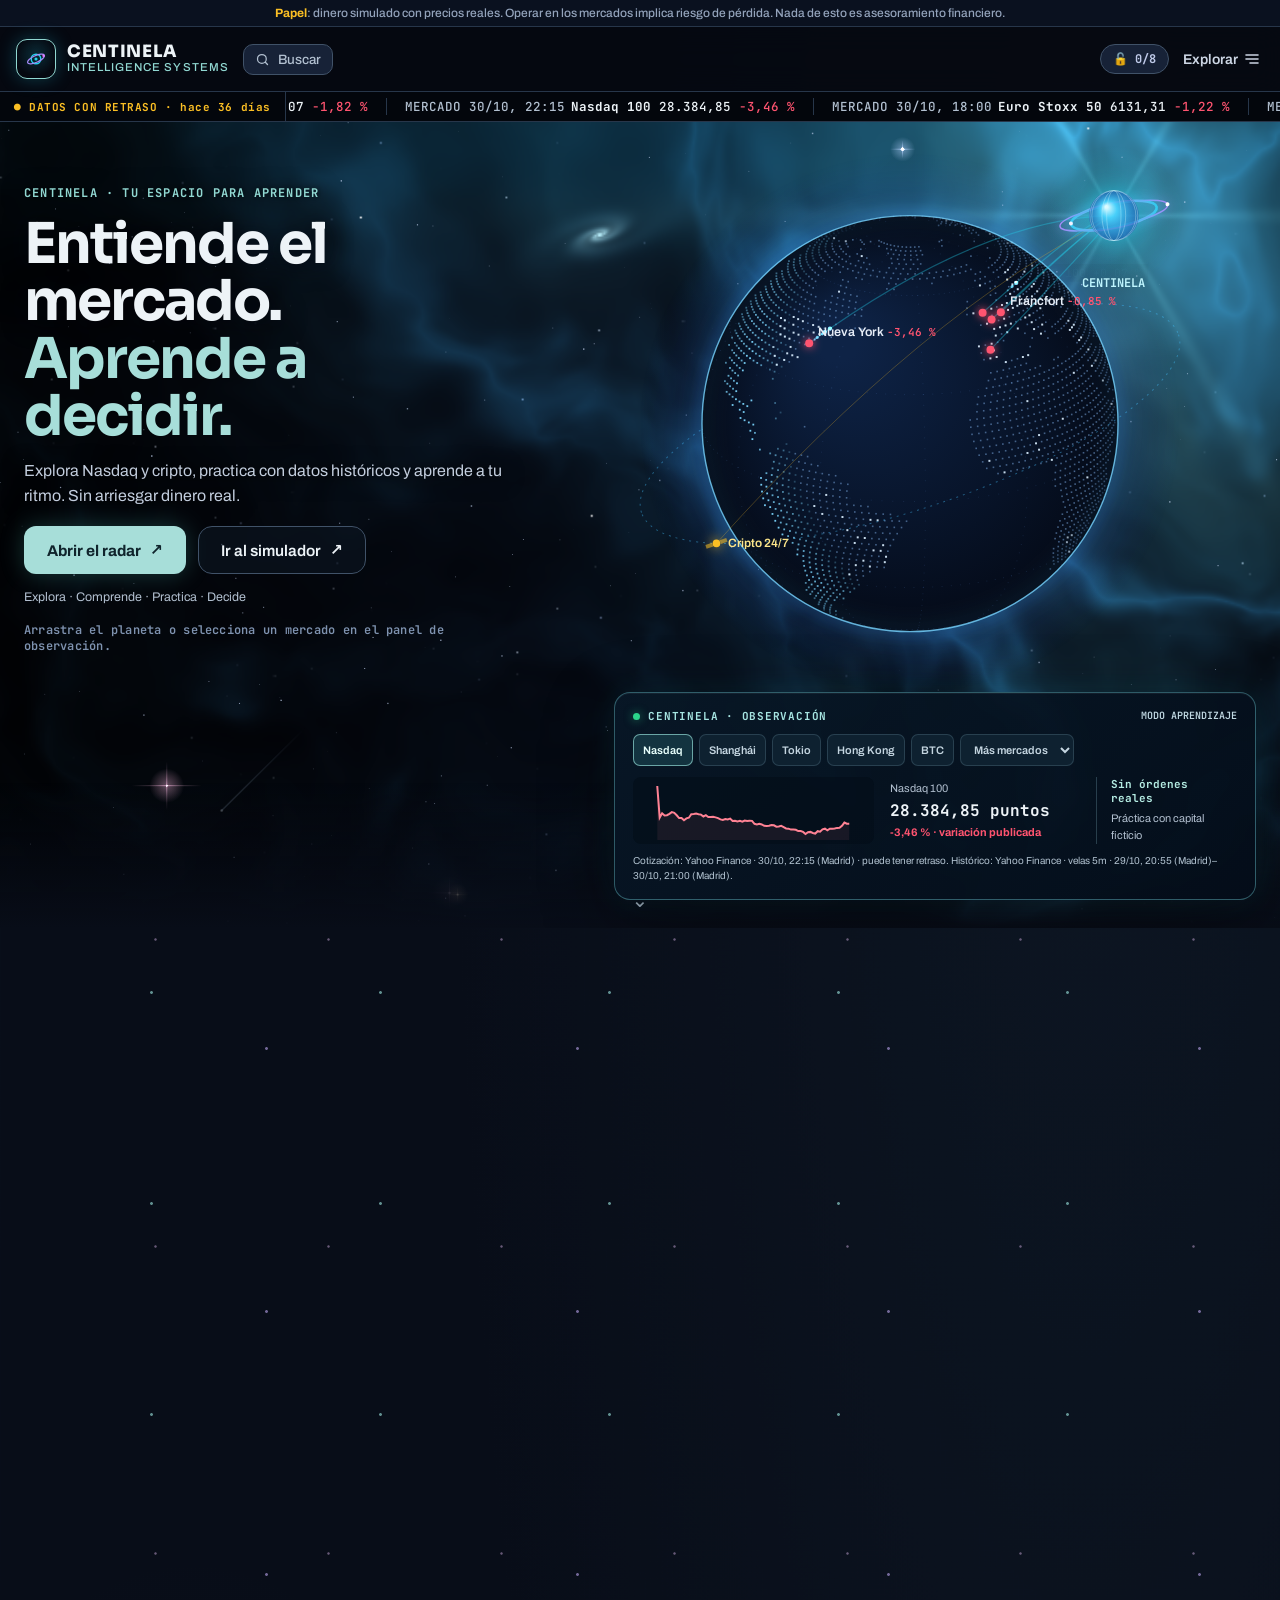
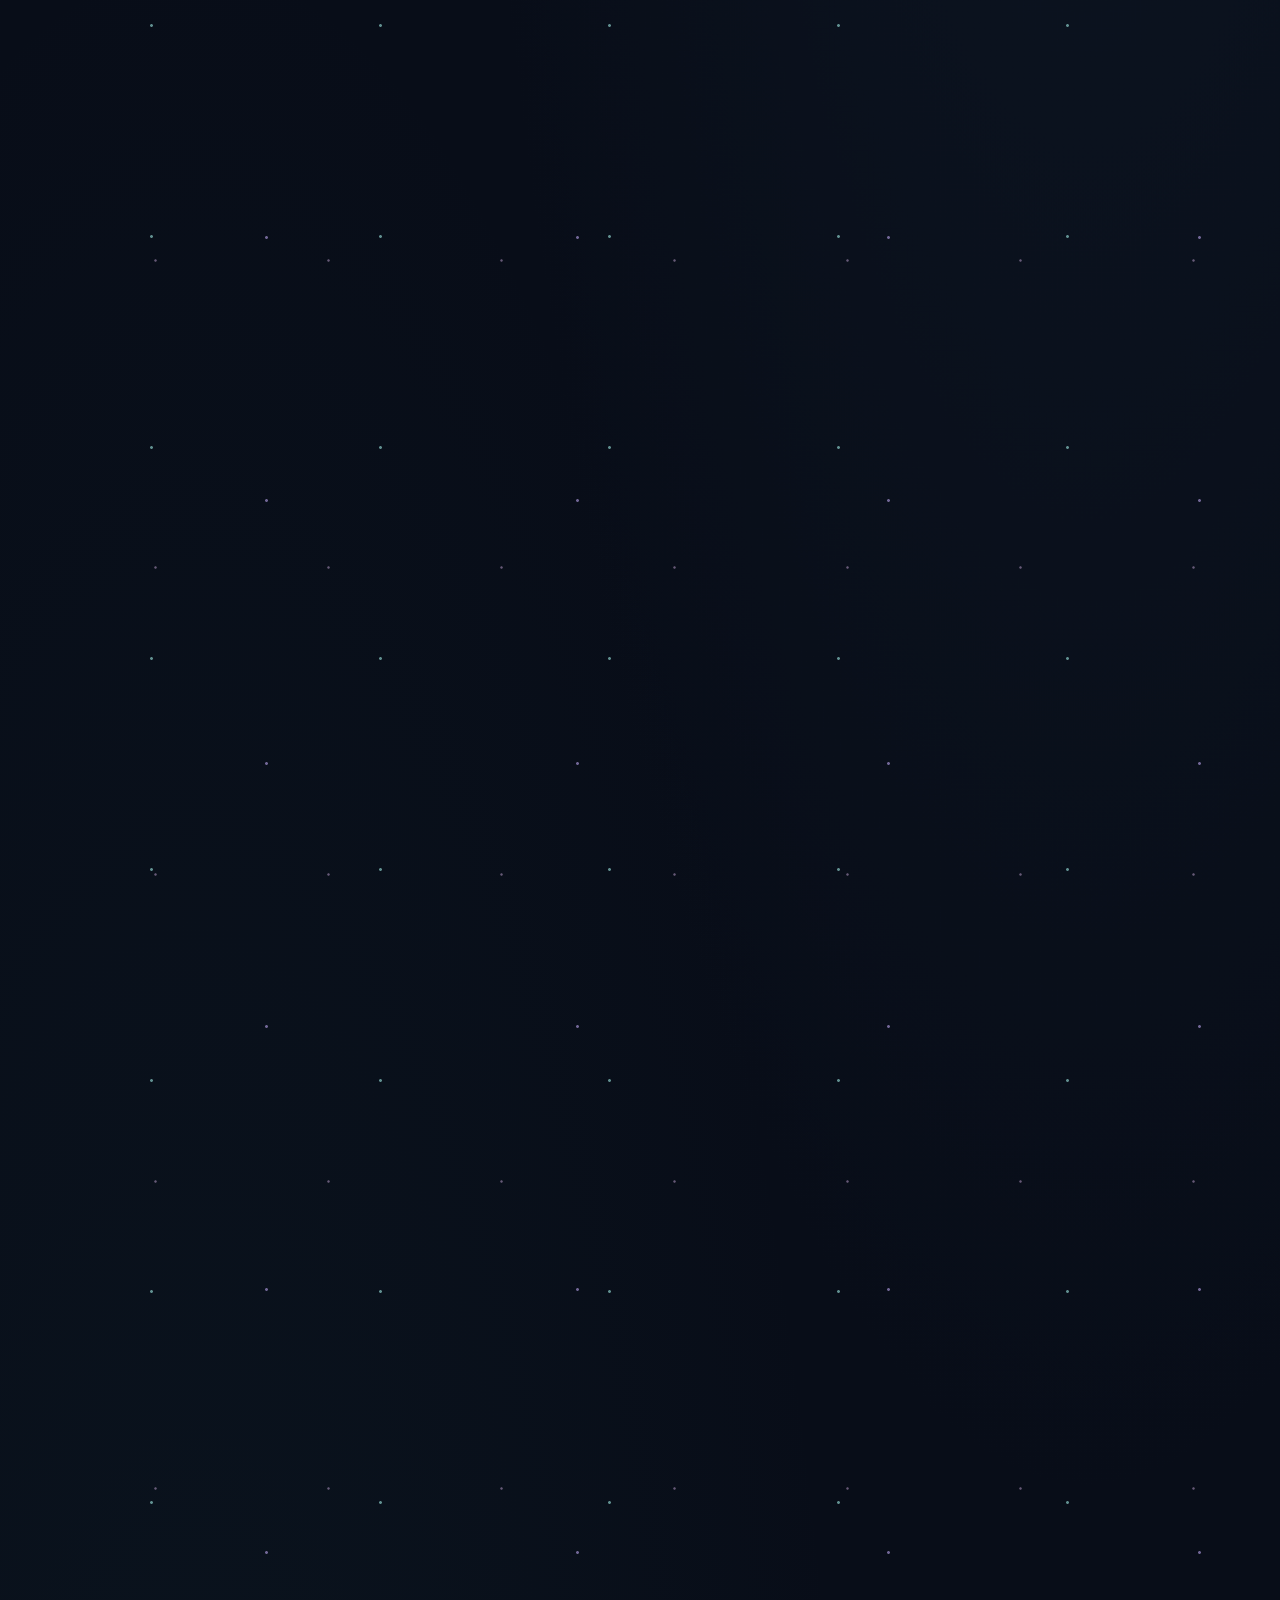
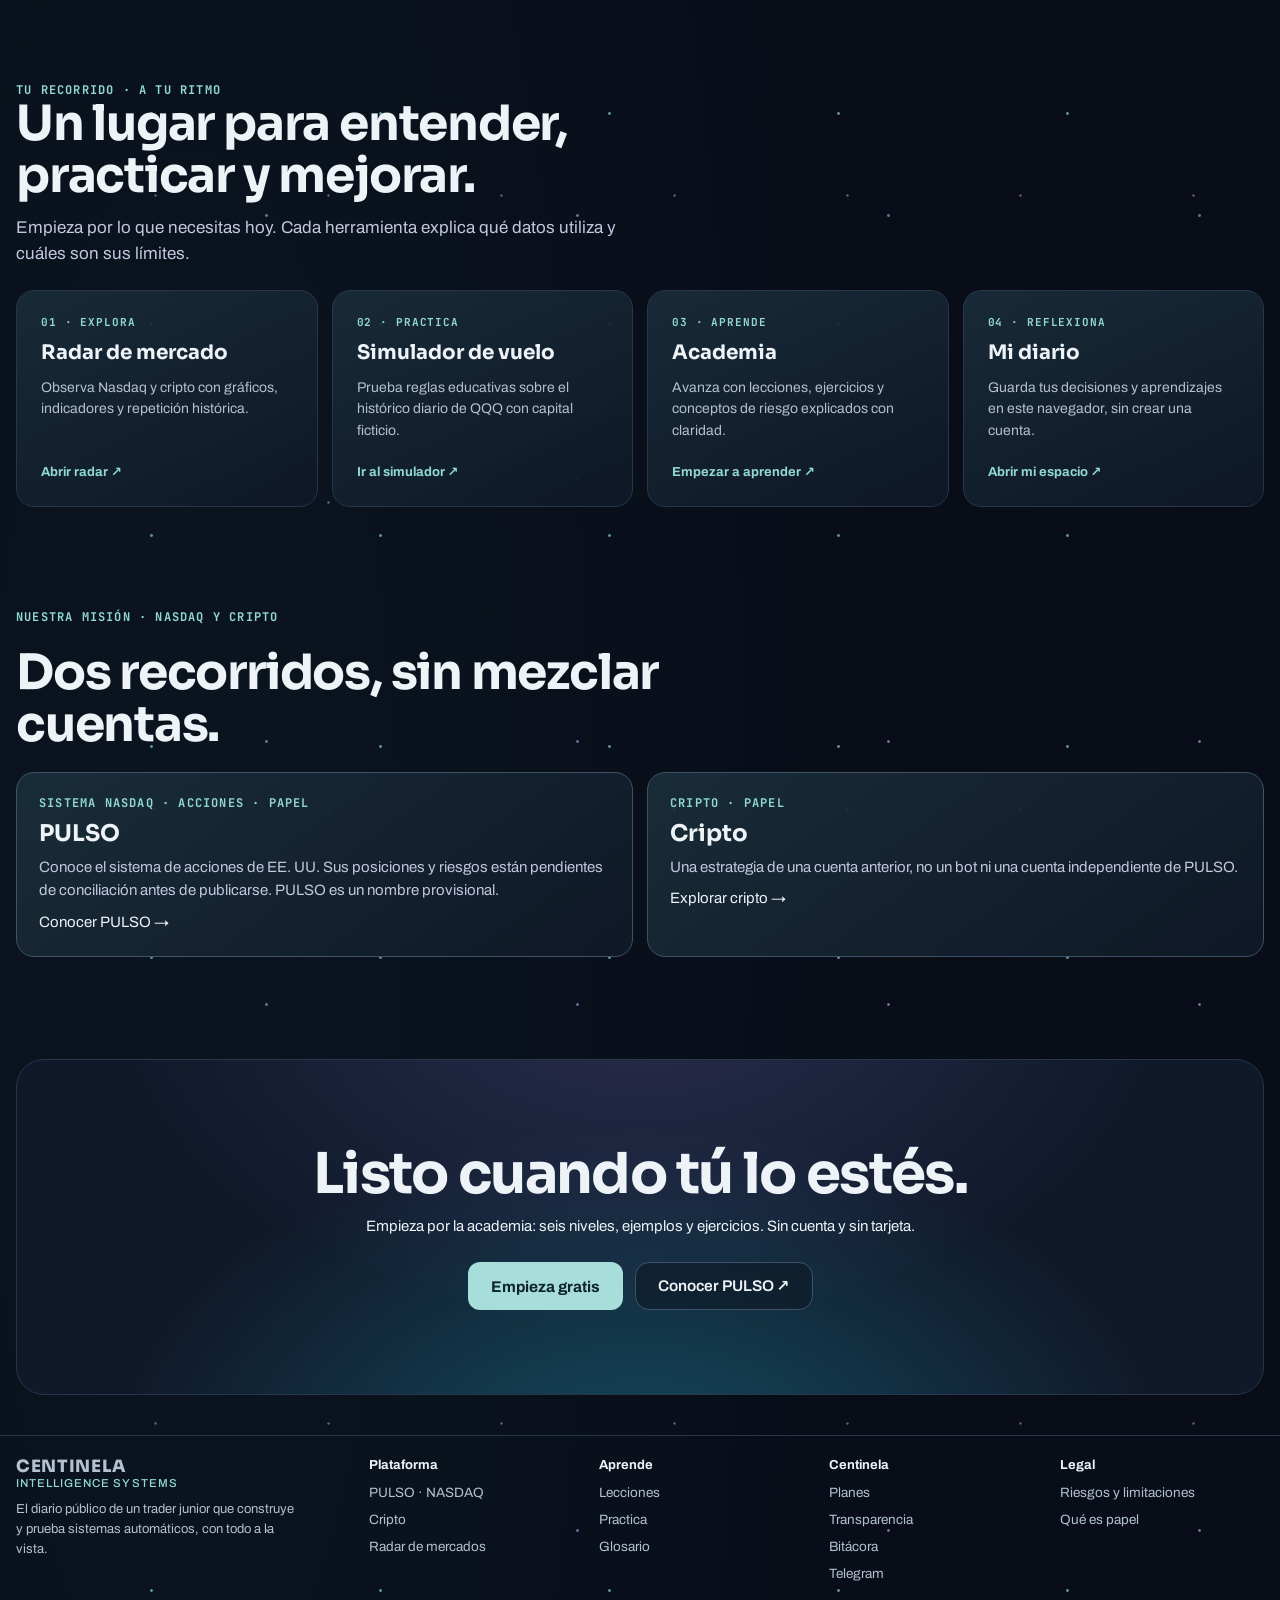
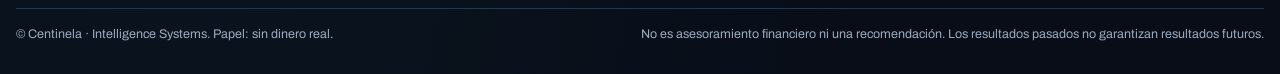
==== index.html @ c64edd66 "Rediseñar portada y radar interactivo Co-authored-by: Copilot <223556219+Copilot@users.noreply.githu" ====
<!doctype html><html lang="es"><head><meta charset="utf-8"><meta name="viewport" content="width=device-width,initial-scale=1,viewport-fit=cover"><title>Centinela · Intelligence Systems</title>
<meta name="description" content="Diario público de un trader junior: sistemas automáticos en papel, con datos reales contrastados con el mercado.">
<meta name="claude:viewport-fit-sides" content="cover">
<link rel="preconnect" href="https://fonts.googleapis.com"><link rel="preconnect" href="https://fonts.gstatic.com" crossorigin>
<link href="https://fonts.googleapis.com/css2?family=Sora:wght@500;600;700;800&family=Archivo:wght@400;500;600;700;800&family=JetBrains+Mono:wght@400;500;700&family=Noto+Color+Emoji&display=swap" rel="stylesheet">
<style>
/* CENTINELA · identidad única: fuente de verdad de todos los colores (no la redeclares en otras piezas).
   Noche casi negra + un solo acento (teal "cian"); violeta/magenta/ámbar solo como apoyo puntual; cifras en mono. */
:root{
  --bg:#080d18;--bg2:#0c1322;--panel:#10192a;--panel2:#172237;--borde:#27364a;--borde2:#405268;--txt:#edf3f7;--tenue:#b2c0d0;--tenue2:#9babbd;
  --cian:#91d8d2;--violeta:#bec9e8;--magenta:#e1a9ee;--ambar:#fbbf24;--azul:var(--cian);--sube:#2bd48a;--baja:#ff5470;
  --sube-f:rgba(43,212,138,.12);--baja-f:rgba(255,84,112,.12);--azul-f:rgba(145,216,210,.12);--cian-f:rgba(145,216,210,.12);
  --f-disp:"Sora","Archivo",system-ui,sans-serif;--f-ui:"Archivo",system-ui,sans-serif;--f-num:"JetBrains Mono",Consolas,monospace;--f-emo:"Noto Color Emoji","Segoe UI Emoji",sans-serif;
  color-scheme:dark}
*{box-sizing:border-box}
html,body{background:var(--bg);color:var(--txt)}
body{margin:0;font:15px/1.55 var(--f-ui);-webkit-font-smoothing:antialiased}
body.con-barra{padding-bottom:calc(44px + env(safe-area-inset-bottom,0px))}
body::before{content:"";position:fixed;inset:0 0 auto;height:env(safe-area-inset-top,0px);z-index:40;background:var(--bg)}
a{color:var(--cian)}
button{font:inherit;color:inherit}
.num{font-family:var(--f-num);font-variant-numeric:tabular-nums}
.sube{color:var(--sube)}.baja{color:var(--baja)}.tenue{color:var(--tenue)}
.emo{font-family:var(--f-emo)}
.gut{padding-left:max(16px,env(safe-area-inset-left,0px));padding-right:max(16px,env(safe-area-inset-right,0px))}
.ancho{max-width:1320px;margin:0 auto}
:focus-visible{outline:2px solid var(--cian);outline-offset:2px}

/* ── cabecera ── */
.top{position:sticky;top:env(safe-area-inset-top,0px);z-index:30;background:rgba(5,8,15,.82);backdrop-filter:blur(14px);-webkit-backdrop-filter:blur(14px);border-bottom:1px solid var(--borde)}
.top-in{display:flex;align-items:center;gap:14px;min-height:64px}
.marca{display:flex;align-items:center;gap:11px;text-decoration:none;color:var(--txt);flex:none}
.marca-ico{width:40px;height:40px;border-radius:11px;border:1.5px solid var(--cian);display:grid;place-items:center;background:radial-gradient(circle at 50% 40%,rgba(34,211,238,.18),transparent 70%);box-shadow:0 0 18px rgba(34,211,238,.25)}
.marca b{display:block;font:800 17px/1.1 var(--f-disp);letter-spacing:.04em}
.marca small{display:block;font:500 11.5px/1.2 var(--f-ui);letter-spacing:.09em;color:var(--cian)}
.menu{display:flex;gap:2px;margin-left:18px}
.menu a{color:var(--tenue);text-decoration:none;font:600 14px var(--f-ui);padding:8px 11px;border-radius:9px}
.menu a:hover{color:var(--txt)}.menu a.on{color:var(--violeta)}
.top-der{margin-left:auto;display:flex;align-items:center;gap:10px}
.directo{display:inline-block;font:700 11px var(--f-num);letter-spacing:.05em;white-space:nowrap;color:var(--tenue)}
.directo.ok{color:var(--sube)}.directo.tarde{color:var(--ambar)}.directo.mal{color:var(--baja)}
.directo.ok::first-letter{animation:latir 1.6s ease-in-out infinite}
@keyframes latir{50%{opacity:.25}}
.nivel{background:var(--panel2);border:1px solid var(--borde2);border-radius:999px;padding:6px 12px;font:700 12px var(--f-num);cursor:pointer;white-space:nowrap}
.nivel b{color:var(--violeta)}
.btn-g{background:none;border:0;font:600 14px var(--f-ui);cursor:pointer;padding:8px 6px;white-space:nowrap}
.btn-w{display:inline-block;text-decoration:none;background:#fff;color:#0a0f1a;border:0;border-radius:10px 4px 10px 10px;padding:10px 24px 10px 18px;font:700 14px var(--f-ui);cursor:pointer;white-space:nowrap;clip-path:polygon(0 0,100% 0,calc(100% - 10px) 100%,0 100%)}
.top .ancho{max-width:1480px}
.buscar{display:flex;align-items:center;gap:8px;background:var(--panel2);border:1px solid var(--borde2);border-radius:10px;padding:7px 11px;color:var(--tenue);cursor:pointer;font:500 13.5px var(--f-ui);flex:none}
.buscar:hover{color:var(--txt)}.buscar kbd{font:600 10.5px var(--f-num);border:1px solid var(--borde2);border-radius:5px;padding:1px 5px;color:var(--tenue2)}
.riesgo-b{background:#0a111f;border-bottom:1px solid var(--borde);font:500 12px var(--f-ui);color:#93a3bb;text-align:center;padding-block:6px}.riesgo-b b{color:var(--ambar)}
.cinta{position:relative}.cinta-d{position:absolute;left:0;top:0;bottom:0;z-index:2;display:flex!important;align-items:center;padding:0 14px;background:#03060c;border-right:1px solid var(--borde)}
.explorar{display:none;background:none;border:0;cursor:pointer;font:600 14px var(--f-ui);color:#cdd6e4;padding:8px 4px;align-items:center;gap:6px}
.cajon{border-top:1px solid var(--borde);padding:10px 0 16px}
.cajon a{display:block;color:var(--txt);text-decoration:none;font:600 17px var(--f-disp);padding:11px 2px;border-bottom:1px solid var(--borde)}
.cajon a.on{color:var(--violeta)}
.cajon .fila-b{display:flex;gap:10px;margin-top:14px;align-items:center;flex-wrap:wrap}
@media (max-width:1440px){.buscar kbd{display:none}}
@media (max-width:1600px){.menu{display:none}.explorar{display:inline-flex}.top-der .btn-g,.top-der .btn-w{display:none}}
@media (max-width:560px){.buscar span{display:none}.buscar{padding:8px}.riesgo-b{font-size:11px}}
@media (max-width:560px){.top-der .directo,.top-der .nivel{display:none}.marca-ico{width:36px;height:36px}}
@media (max-width:360px){.top-in{gap:7px}.marca{gap:7px}.marca small{display:none}.explorar{padding-inline:0}}
/* ── cinta ── */
.cinta{overflow:hidden;white-space:nowrap;background:#03060c;border-bottom:1px solid var(--borde);font:500 12.5px var(--f-num);padding-block:6px}
body.en-inicio .cinta{position:sticky;top:calc(64px + env(safe-area-inset-top,0px));z-index:29}
.cinta-pista{display:inline-block;animation:cinta 80s linear infinite}.cinta:hover .cinta-pista{animation-play-state:paused}
@keyframes cinta{to{transform:translateX(-50%)}}
.cinta span.it{padding:0 18px;border-right:1px solid var(--borde)}
.cinta .et{color:var(--tenue);margin-right:6px}

/* ── vistas ── */
main{padding-block:22px 40px}
.vista{display:none;flex-direction:column;gap:18px}.vista.on{display:flex}
.ceja{font:700 12px var(--f-num);letter-spacing:.1em;color:var(--cian);text-transform:uppercase;margin:0}
.tit{font:700 clamp(24px,3vw,34px)/1.15 var(--f-disp);letter-spacing:-.01em;margin:4px 0 6px}
.intro{color:#b4c0d4;max-width:72ch;margin:0}
.cab-v{display:flex;flex-direction:column;gap:2px;margin-bottom:4px}
.migas{font:600 13px var(--f-ui);color:var(--tenue)}.migas a{color:var(--tenue);text-decoration:none}.migas a:hover{color:var(--txt)}

/* ── portada ── */
.hero{display:grid;grid-template-columns:minmax(0,1fr) minmax(0,1.08fr);gap:40px;align-items:center;min-height:min(calc(100vh - 140px),780px);padding-block:10px 20px}
.hero-txt{display:flex;flex-direction:column;gap:16px}
.hero h1{font:700 clamp(36px,5.4vw,68px)/1.03 var(--f-disp);letter-spacing:-.025em;margin:0}
.grad{background:linear-gradient(95deg,#ffffff 0%,#d9ccff 40%,#a78bfa 70%,#22d3ee 100%);-webkit-background-clip:text;background-clip:text;color:transparent}
.hero .sub{font-size:clamp(16px,1.5vw,18.5px);color:#b4c0d4;max-width:46ch;margin:0}
.ctas{display:flex;gap:12px;flex-wrap:wrap;margin-top:4px}
.btn{display:inline-flex;align-items:center;justify-content:center;gap:9px;border-radius:14px;padding:14px 22px;font:600 15.5px var(--f-ui);text-decoration:none;cursor:pointer;border:1px solid transparent;transition:transform .15s,box-shadow .15s}
.btn:hover{transform:translateY(-1px)}
.btn.prim{background:var(--cian);color:#03141c;box-shadow:0 10px 34px rgba(34,211,238,.32)}
.btn.vio{background:linear-gradient(135deg,#8b5cf6,#a78bfa);color:#fff;box-shadow:0 10px 34px rgba(139,92,246,.35);border-radius:999px}
.btn.sec{background:rgba(255,255,255,.02);color:var(--txt);border-color:var(--borde2)}
.btn.peq{padding:9px 14px;font-size:14px;border-radius:11px}
.confianza{display:flex;align-items:center;gap:8px;font-size:13.5px;color:var(--tenue);margin:0}
.prueba{display:flex;align-items:center;gap:14px;margin-top:6px}
.prueba-ic{display:flex}.prueba-ic span{width:40px;height:40px;border-radius:50%;display:grid;place-items:center;border:2px solid var(--bg);margin-left:-10px;font-size:18px;background:var(--panel2)}
.prueba-ic span:first-child{margin-left:0;background:linear-gradient(135deg,#0e3a4a,#0b2230)}.prueba-ic span:nth-child(2){background:linear-gradient(135deg,#2c1d55,#1b1435)}.prueba-ic span:nth-child(3){background:linear-gradient(135deg,#123d2c,#0b2219)}
.prueba b{display:block;font:700 26px/1 var(--f-disp)}.prueba small{color:var(--tenue);font-size:13px}
.hero-vis{position:relative;aspect-ratio:1/0.86;border-radius:26px;overflow:hidden;border:1px solid var(--borde2);background:#040710;box-shadow:0 40px 120px rgba(34,211,238,.10),0 0 0 1px rgba(167,139,250,.06) inset}
.hero-vis canvas{position:absolute;inset:0;width:100%;height:100%;display:block}
.flot{position:absolute;z-index:2;display:flex;align-items:center;gap:9px;padding:10px 14px;border-radius:14px;background:rgba(14,20,36,.55);border:1px solid rgba(255,255,255,.13);backdrop-filter:blur(12px);-webkit-backdrop-filter:blur(12px);font:600 13.5px var(--f-ui);color:#e8eef8;box-shadow:0 10px 30px rgba(0,0,0,.35);white-space:nowrap}
.flot i{font-style:normal;width:22px;height:22px;border-radius:7px;display:grid;place-items:center;background:rgba(255,255,255,.08);font-size:12px}
.flot.f1{top:9%;right:6%}.flot.f2{top:47%;left:5%}.flot.f3{bottom:9%;right:7%}
.flot.f1 i{color:var(--sube)}
.sello-v{position:absolute;left:14px;bottom:14px;z-index:2;font:600 11.5px var(--f-ui);color:#cfd8e6;background:rgba(10,14,24,.7);border:1px solid rgba(255,255,255,.12);border-radius:999px;padding:4px 10px}
@media (max-width:900px){
  .hero{grid-template-columns:1fr;min-height:0;gap:22px;padding-top:4px}
  .hero-vis{order:-1;aspect-ratio:1/0.82;border-radius:22px}
  .flot{font-size:12px;padding:7px 10px}.flot.f2{top:auto;bottom:22%;left:4%}
  .ctas .btn{flex:1 1 auto}}
@media (max-width:420px){.flot.f3{display:none}}
.bloque{display:flex;flex-direction:column;gap:14px;margin-top:22px}
.eco{display:grid;grid-template-columns:repeat(4,minmax(0,1fr));gap:14px}
@media (max-width:980px){.eco{grid-template-columns:repeat(2,minmax(0,1fr))}}
.eco a,.eco button{display:flex;flex-direction:column;gap:6px;text-align:left;text-decoration:none;color:var(--txt);background:linear-gradient(180deg,var(--panel2),var(--panel));border:1px solid var(--borde);border-radius:18px;padding:18px;cursor:pointer;transition:border-color .2s,transform .2s;min-width:0}
.eco a:hover,.eco button:hover{border-color:var(--borde2);transform:translateY(-2px)}
.eco .ic{width:42px;height:42px;border-radius:12px;display:grid;place-items:center;font-size:20px;margin-bottom:6px}
.eco b{font:700 17px var(--f-disp)}.eco span{color:var(--tenue);font-size:14px}
.eco em{font-style:normal;font:600 12.5px var(--f-num);color:var(--cian);margin-top:auto;padding-top:6px}
.pasos{display:grid;grid-template-columns:repeat(3,minmax(0,1fr));gap:14px;counter-reset:p}
@media (max-width:800px){.pasos{grid-template-columns:1fr}}
.paso{background:var(--panel);border:1px solid var(--borde);border-radius:18px;padding:18px;position:relative}
.paso::before{counter-increment:p;content:"0" counter(p);font:700 12px var(--f-num);color:var(--violeta);letter-spacing:.1em}
.paso b{display:block;font:700 18px var(--f-disp);margin:6px 0 4px}.paso p{margin:0;color:#b4c0d4;font-size:14.5px}
.paso .dato{display:inline-block;margin-top:10px;font:700 13px var(--f-num);color:var(--sube)}
.aviso-l{font-size:12.5px;color:var(--tenue2);max-width:90ch}

/* ── portada: planeta y escenas espaciales decorativas ── */
.escena{position:relative;height:340vh;width:100vw;margin-left:calc(50% - 50vw);margin-top:-22px}
.escena-fija{position:sticky;top:calc(64px + var(--cinta,0px) + env(safe-area-inset-top,0px));height:calc(100vh - 64px - var(--cinta,0px));height:calc(100svh - 64px - var(--cinta,0px) - env(safe-area-inset-top,0px));min-height:540px;
  overflow:hidden;background:#02040a;touch-action:pan-y}
.escena canvas{position:absolute;inset:0;width:100%;height:100%;display:block}
.capa{position:absolute;left:0;right:0;top:15vh;text-align:center;padding:0 20px;transition:opacity .5s,transform .5s;z-index:2}
.capa.off{opacity:0;transform:translateY(-18px);pointer-events:none}
.capa h1,.capa .h-esc,.capa .sub,.capa .ceja{text-shadow:0 2px 24px rgba(2,4,10,.95),0 0 6px rgba(2,4,10,.8)}
.capa .grad{text-shadow:none;filter:drop-shadow(0 2px 14px rgba(2,4,10,.9))}
.dos-c h2.t{margin-bottom:14px}
.gig .n.largo{font-size:clamp(44px,4.8vw,78px)}
.capa .h-esc{font:700 clamp(32px,5vw,64px)/1.04 var(--f-disp);letter-spacing:-.03em;margin:10px auto 14px;max-width:16ch}
.capa .sub{font-size:clamp(16px,1.6vw,19px);color:#c3cede;max-width:56ch;margin:0 auto}
.capa .sub b{color:#fff}
.capa.izq{left:max(24px,calc((100vw - 1320px) / 2 + 16px));right:auto;top:max(28px,7vh);width:min(480px,38vw);padding:0;text-align:left;display:flex;flex-direction:column;gap:14px}
.capa.izq h1{font:700 clamp(34px,min(4.4vw,7.4vh),66px)/1.02 var(--f-disp);letter-spacing:-.03em;margin:0}
.capa.izq .sub{font-size:clamp(15px,1.25vw,18px);margin:0;max-width:none}
.capa.izq .nota{margin:0}
.pista{margin:0;font:600 12px var(--f-num);color:#7f93b0;letter-spacing:.02em}
.ctas.c{justify-content:center;margin-top:24px}
.nota{font-size:12.5px;color:var(--tenue);margin:12px 0 0}
.btn.blanco{background:#fff;color:#05080f;border-radius:12px 5px 12px 12px;clip-path:polygon(0 0,100% 0,calc(100% - 14px) 100%,0 100%);padding-right:34px;font-weight:700}
.bajar{position:absolute;bottom:12px;left:50%;z-index:2;color:var(--tenue);animation:bajar 2.2s ease-in-out infinite;font-size:20px;transform:translateX(-50%);transition:opacity .4s;pointer-events:none}
.bajar.off{opacity:0}
@keyframes bajar{50%{transform:translate(-50%,6px)}}
.hx-card{position:absolute;z-index:5;width:300px;background:rgba(9,14,26,.95);border:1px solid var(--borde2);border-radius:14px;padding:12px 14px;box-shadow:0 22px 60px rgba(0,0,0,.6);font-size:13px;backdrop-filter:blur(8px);-webkit-backdrop-filter:blur(8px)}
.hx-card b{font:700 15px var(--f-disp)}.hx-card p{margin:6px 0 0;color:#c4cede}.hx-card small{display:block;margin-top:6px;color:var(--tenue);font-size:11.5px}
.hx-x{position:absolute;top:4px;right:6px;background:none;border:0;color:var(--tenue);font-size:20px;line-height:1;cursor:pointer;padding:4px 6px}.hx-x:hover{color:#fff}
.hx-st{display:block;font:700 11px var(--f-num);margin-top:2px}.hx-ir{display:inline-block;margin-top:8px;font:600 12.5px var(--f-ui)}
.hx-card .hx-est{display:flex;flex-direction:column;gap:3px;margin:3px 0 0;font-size:12.5px}.hx-est span{color:#e6edf7}.hx-est i{font-style:normal;color:var(--tenue);font-size:11.5px}
.consola{position:absolute;left:max(16px,calc((100vw - 1320px) / 2 + 16px));right:max(16px,calc((100vw - 1320px) / 2 + 16px));bottom:46px;z-index:3;background:rgba(3,6,12,.84);
  border:1px solid var(--borde2);border-radius:12px;padding:10px 14px;font:500 12.5px/1.65 var(--f-num);color:#9fe8f5;min-height:112px;backdrop-filter:blur(6px);-webkit-backdrop-filter:blur(6px);transition:opacity .4s}
.consola.off{opacity:0;pointer-events:none}
.c-cab{display:block;color:var(--sube);font-size:11px;letter-spacing:.06em;margin-bottom:2px}
#consola-l div{white-space:nowrap;overflow:hidden;text-overflow:ellipsis}#consola-l div:not(.cur){color:#6f8aa6}
#consola-l div.cur::after{content:'▋';color:var(--cian);animation:latir 1s steps(2) infinite;margin-left:2px}
.escena.quieta{height:auto}.escena.quieta .escena-fija{position:relative;top:auto}
.escena.quieta #c2,.escena.quieta #c3,.escena.quieta .bajar{display:none}
@media (max-width:820px){.capa.izq{left:16px;right:16px;width:auto;top:20px;gap:12px}
  .capa.izq h1{font-size:clamp(30px,8.6vw,42px)}.capa.izq .sub{font-size:15px}
  .capa.izq .nota,.capa.izq .pista,.escena .consola{display:none}
  .hx-card{width:min(300px,calc(100vw - 32px))}}
@media (min-width:821px) and (max-height:760px){.capa.izq .pista{display:none}}
@media (min-width:821px) and (max-height:600px){.capa.izq .sub,.escena .consola{display:none}}
@media (prefers-reduced-motion:reduce){#consola-l div.cur::after{animation:none}.bajar{animation:none}}
/* gráfico: tipo de gráfico y su explicación */
.graf-tipo{background:var(--panel2);border:1px solid var(--borde);color:var(--txt);border-radius:8px;padding:4px 8px;font:600 12px var(--f-ui);margin-left:6px;max-width:170px}
.graf-que{margin:0;padding:10px 14px 0;font-size:13px;color:#b4c0d4}.graf-que b{color:#fff}
.capa.izq .h-esc{font-size:clamp(30px,3.6vw,54px)}
/* Aprende: las estrategias, con nombre y apellidos */
.fe-tit{font:700 clamp(20px,2vw,26px)/1.15 var(--f-disp);margin:4px 0 6px;letter-spacing:-.01em}
.fichas-e{display:grid;grid-template-columns:repeat(auto-fill,minmax(min(100%,330px),1fr));gap:14px;margin-top:14px}
.ficha-e{background:var(--panel);border:1px solid var(--borde);border-radius:16px;padding:16px;display:flex;flex-direction:column;gap:9px;min-width:0}
.ficha-e.abierta{border-color:rgba(167,139,250,.45);box-shadow:0 10px 40px rgba(139,92,246,.10)}
.fe-cab{display:flex;justify-content:space-between;gap:8px;align-items:flex-start}.fe-cab b{font:700 17px/1.25 var(--f-disp)}
.fe-tipo{flex:none;font:700 10.5px var(--f-num);letter-spacing:.05em;text-transform:uppercase;color:var(--cian);border:1px solid rgba(34,211,238,.35);border-radius:999px;padding:3px 8px;white-space:nowrap}
.ficha-e p{margin:0;color:#c4cede;font-size:14px}.ficha-e p b{color:#fff}
.fe-reglas{margin:0;padding:10px 12px;background:#03060c;border:1px solid var(--borde);border-radius:10px;font:500 12.5px/1.6 var(--f-num);color:#7ff0ff;white-space:pre-wrap}
.fe-op{display:flex;flex-direction:column;gap:6px}.fe-op .seg{text-align:left;white-space:normal}.fe-op .seg.mal{border-color:var(--baja);color:var(--baja)}
.fe-msg{min-height:1.2em;font-size:13px;color:var(--ambar)}
.fe-res{border-top:1px solid var(--borde);padding-top:8px;font:500 12.5px/1.65 var(--f-num);color:#b4c0d4}
/* ── secciones de la portada ── */
.franja{display:grid;grid-template-columns:repeat(5,minmax(0,1fr));border:1px solid var(--borde);border-radius:18px;overflow:hidden;background:var(--panel);margin-top:28px}
.franja div{padding:16px 18px;border-right:1px solid var(--borde);min-width:0}.franja div:last-child{border-right:0}
.franja b{display:block;font:700 22px/1.2 var(--f-num);color:#fff}.franja span{font-size:12.5px;color:var(--tenue)}
@media (max-width:980px){.franja{grid-template-columns:1fr 1fr}.franja div{border-bottom:1px solid var(--borde)}}
.sec-l{padding:84px 0 0;display:flex;flex-direction:column;gap:22px}
.sec-l h2.t{font:700 clamp(30px,3.8vw,50px)/1.06 var(--f-disp);letter-spacing:-.025em;margin:0;max-width:20ch}
.sec-l .lead{font-size:17px;color:#b4c0d4;max-width:62ch;margin:0}
.dos-c{display:grid;grid-template-columns:minmax(0,.9fr) minmax(0,1.25fr);gap:44px;align-items:center}
@media (max-width:960px){.dos-c{grid-template-columns:1fr;gap:24px}}
.lista-v{list-style:none;padding:0;margin:0;display:flex;flex-direction:column;gap:10px}
.lista-v li{display:flex;gap:10px;color:#c4cede;font-size:15px}.lista-v li::before{content:"✔";color:var(--sube);font-weight:700}
.marco{border-radius:22px;border:1px solid var(--borde2);background:linear-gradient(180deg,#0d1526,#080d19);box-shadow:0 50px 140px rgba(34,211,238,.09);overflow:hidden}
.marco-cab{display:flex;align-items:center;gap:8px;padding:11px 15px;border-bottom:1px solid var(--borde);font:600 12.5px var(--f-ui);color:var(--tenue)}
.marco-cab i{width:10px;height:10px;border-radius:50%;background:#2a3446}.marco-cab i:first-child{background:#ff5f57}.marco-cab i:nth-child(2){background:#febc2e}.marco-cab i:nth-child(3){background:#28c840}
.marco-cab .der{margin-left:auto;display:flex;gap:4px}
.marco-cuerpo{padding:16px}
.widgets{display:grid;grid-template-columns:repeat(4,minmax(0,1fr));gap:12px}
@media (max-width:1000px){.widgets{grid-template-columns:1fr 1fr}}
.wid{background:var(--panel);border:1px solid var(--borde);border-radius:16px;padding:15px;display:flex;flex-direction:column;gap:3px;text-decoration:none;color:var(--txt);transition:border-color .2s}
.wid:hover{border-color:var(--borde2)}
.wid .w1{display:flex;align-items:center;gap:7px;font:700 14px var(--f-ui)}.wid .w1 .est{margin-left:auto;font:700 10px var(--f-num);letter-spacing:.05em}
.wid .px{font:700 21px var(--f-num)}.wid small{color:var(--tenue);font:500 11.5px var(--f-num)}
.carrusel{display:grid;grid-auto-flow:column;grid-auto-columns:minmax(270px,1fr);gap:12px;overflow-x:auto;scroll-snap-type:x mandatory;padding-bottom:8px}
@media (max-width:700px){.carrusel{grid-auto-columns:82%}}
.op-c{scroll-snap-align:start;background:linear-gradient(180deg,var(--panel2),var(--panel));border:1px solid var(--borde);border-radius:16px;padding:15px;display:flex;flex-direction:column;gap:8px;min-width:0}
.op-c .o1{display:flex;align-items:center;gap:8px;font:600 12px var(--f-num);color:var(--tenue)}.op-c .o1 .mk{margin-left:auto}
.op-c b.act{font:700 19px var(--f-disp)}.op-c .res{font:700 22px var(--f-num)}
.op-c .fila{font-size:12.5px;padding:4px 0}
.comp table{font-size:15px}.comp td{padding:13px 14px;white-space:normal}.comp td:first-child{font-weight:700;width:18%}
.comp td:nth-child(2){color:var(--tenue)}.comp td:nth-child(3){color:var(--txt)}.comp td:nth-child(3)::before{content:"✔ ";color:var(--sube);font-weight:700}
.comp th:nth-child(3){color:var(--cian)}
.gigantes{display:grid;grid-template-columns:repeat(3,minmax(0,1fr));gap:14px}
@media (max-width:860px){.gigantes{grid-template-columns:1fr}}
.gig{border:1px solid var(--borde);border-radius:20px;padding:26px 24px;background:radial-gradient(circle at 30% 0%,rgba(167,139,250,.10),transparent 60%),var(--panel);display:flex;flex-direction:column;gap:10px}
.gig .n{font:800 clamp(58px,7vw,100px)/1 var(--f-disp);letter-spacing:-.04em;color:transparent;-webkit-text-stroke:1.6px rgba(196,181,253,.85)}
.gig b{font:700 17px var(--f-disp)}.gig span{color:var(--tenue);font-size:14px}
.perfil{background:linear-gradient(180deg,var(--panel2),var(--panel));border:1px solid var(--borde);border-radius:20px;overflow:hidden;display:flex;flex-direction:column}
.perfil-m{display:grid;grid-template-columns:repeat(3,minmax(0,1fr));gap:1px;background:var(--borde);border-top:1px solid var(--borde)}
.perfil-m div{background:var(--panel);padding:11px 14px}.perfil-m small{display:block;font:700 10px var(--f-num);letter-spacing:.08em;color:var(--tenue);text-transform:uppercase}.perfil-m b{font:700 17px var(--f-num)}
.claro{display:grid;grid-template-columns:repeat(4,minmax(0,1fr));gap:14px}
@media (max-width:980px){.claro{grid-template-columns:1fr 1fr}}@media (max-width:560px){.claro{grid-template-columns:1fr}}
.claro div{border:1px solid var(--borde);border-radius:18px;padding:18px;background:var(--panel)}.claro b{display:block;font:700 17px var(--f-disp);margin:8px 0 4px}.claro p{margin:0;color:#b9c4d4;font-size:14px}
.claro .ic{font-size:22px}
.cierre{text-align:center;padding:84px 22px;margin-top:84px;border-radius:28px;border:1px solid var(--borde);background:radial-gradient(ellipse at 50% 130%,rgba(34,211,238,.28),transparent 60%),radial-gradient(ellipse at 50% -30%,rgba(167,139,250,.18),transparent 60%),var(--panel)}
.cierre h2{font:700 clamp(32px,4.4vw,58px)/1.05 var(--f-disp);letter-spacing:-.03em;margin:0 0 12px}
.bres{display:flex;flex-direction:column;gap:5px;margin-top:12px;max-height:60vh;overflow:auto}
.bres-i{display:flex;justify-content:space-between;align-items:center;gap:12px;text-align:left;background:var(--panel2);border:1px solid var(--borde);border-radius:10px;padding:10px 13px;cursor:pointer}
.bres-i:hover,.bres-i:focus-visible{border-color:var(--cian)}.bres-i span{color:var(--tenue);font-size:12.5px;white-space:nowrap}
.pie-cols{display:grid;grid-template-columns:1.6fr repeat(4,minmax(0,1fr));gap:26px;padding-bottom:20px;border-bottom:1px solid var(--borde);margin-bottom:16px}
@media (max-width:900px){.pie-cols{grid-template-columns:1fr 1fr}}
.pie-cols h4{margin:0 0 8px;font:700 13px var(--f-ui);color:var(--txt)}.pie-cols a{display:block;color:var(--tenue);text-decoration:none;font-size:13.5px;padding:3px 0}.pie-cols a:hover{color:var(--txt)}
.pie-cols p{margin:8px 0 0;font-size:13px;color:var(--tenue);max-width:40ch}

/* ── tarjetas de sistema y catálogo ── */
.dos{display:grid;grid-template-columns:repeat(auto-fit,minmax(min(100%,480px),1fr));gap:16px}
.cat{display:flex;flex-direction:column;background:linear-gradient(180deg,var(--panel2),var(--panel));border:1px solid var(--borde);border-radius:20px;overflow:hidden;cursor:pointer;transition:border-color .2s,transform .2s;text-decoration:none;color:var(--txt)}
.cat:hover{border-color:var(--borde2);transform:translateY(-2px)}
.cat-cab{display:flex;align-items:center;gap:12px;padding:18px 18px 8px}
.cat-ic{width:46px;height:46px;border-radius:14px;display:grid;place-items:center;font:800 18px var(--f-disp)}
.cat-ic.a{background:linear-gradient(135deg,#0e4f63,#0a2a38);color:#7ff0ff}.cat-ic.t{background:linear-gradient(135deg,#3b2a78,#1d1640);color:#d7c9ff}
.cat-cab b{font:800 20px var(--f-disp);display:block}.cat-cab small{color:var(--tenue);font-size:13.5px}
.cat-cab .chips{margin-left:auto;display:flex;gap:6px;flex-wrap:wrap;justify-content:flex-end}
.cat-cuerpo{padding:4px 18px 14px}
.mercs{display:flex;gap:6px;flex-wrap:wrap;margin:6px 0 10px}.mercs span{font:600 11.5px var(--f-ui);color:#c9d3e3;background:rgba(255,255,255,.04);border:1px solid var(--borde2);border-radius:999px;padding:3px 9px}
.cat-pie{display:flex;justify-content:space-between;align-items:center;padding:12px 18px;border-top:1px solid var(--borde);font:600 13.5px var(--f-ui);color:var(--cian)}
.cat.prox{cursor:default;border-style:dashed;background:transparent;justify-content:center;align-items:center;text-align:center;padding:30px;color:var(--tenue);min-height:200px}
.cat.prox:hover{transform:none}

/* ── terminal (fichas, resultados, radar) ── */
.panel{background:var(--panel);border:1px solid var(--borde);border-radius:14px;min-width:0}
.panel-cab{display:flex;align-items:center;gap:10px;padding:11px 15px;border-bottom:1px solid var(--borde);font:800 12px var(--f-ui);letter-spacing:.1em;text-transform:uppercase;color:var(--tenue)}
.panel-cab .der{margin-left:auto;display:flex;gap:4px;text-transform:none;letter-spacing:0}
.panel-cuerpo{padding:13px 15px}
.chip{font:700 10.5px var(--f-num);letter-spacing:.05em;text-transform:uppercase;padding:2px 7px;border-radius:5px;border:1px solid currentColor;white-space:nowrap}
.chip.aprobada,.chip.vivo{color:var(--sube)}.chip.no,.chip.parado{color:var(--baja)}.chip.prueba,.chip.papel{color:var(--ambar)}
.seg{background:var(--panel2);border:1px solid var(--borde);border-radius:7px;padding:3px 9px;cursor:pointer;font:600 12px var(--f-ui);color:var(--tenue)}
.seg.on{color:var(--txt);border-color:var(--cian);background:var(--cian-f)}
.mas{display:block;margin:10px auto 12px}
.sis{cursor:pointer;transition:border-color .15s}.sis:hover{border-color:var(--borde2)}
.sis-led{display:flex;align-items:baseline;gap:14px;flex-wrap:wrap}
.led{font:700 34px var(--f-num);letter-spacing:.01em;color:#fff;text-shadow:0 0 18px rgba(34,211,238,.25)}
.kpis{display:grid;grid-template-columns:repeat(4,1fr);gap:1px;background:var(--borde);border-top:1px solid var(--borde)}
.kpis div{background:var(--panel);padding:9px 13px;min-width:0}.kpis small{display:block;font:700 10px var(--f-num);letter-spacing:.08em;color:var(--tenue);text-transform:uppercase}
.kpis b{font:700 15px var(--f-num);white-space:nowrap}
.cat .kpis div{background:var(--panel)}
@media (max-width:560px){.kpis{grid-template-columns:repeat(2,1fr)}}
.sems{display:grid;grid-template-columns:repeat(auto-fill,minmax(150px,1fr));gap:8px}
.sem{background:var(--panel2);border:1px solid var(--borde);border-top:3px solid var(--tenue2);border-radius:9px;padding:8px 10px}
.sem.alcista{border-top-color:var(--sube)}.sem.lateral{border-top-color:var(--ambar)}.sem.panico{border-top-color:var(--baja)}
.sem b{font:700 13px var(--f-ui)}.sem .e{display:block;font:700 11px var(--f-num);letter-spacing:.06em;margin:2px 0}
.sem.alcista .e{color:var(--sube)}.sem.lateral .e{color:var(--ambar)}.sem.panico .e{color:var(--baja)}
.sem small{display:block;font:500 11px var(--f-num);color:var(--tenue)}
.puesto{display:grid;grid-template-columns:300px minmax(0,1fr) 320px;gap:16px;align-items:start}
@media (max-width:1180px){.puesto{grid-template-columns:minmax(0,1fr)}}
.col{display:flex;flex-direction:column;gap:16px;min-width:0}
.cuenta-led{padding:14px}.cuenta-led small{display:block;font:700 10px var(--f-num);letter-spacing:.1em;color:var(--tenue)}
.cuenta-grid{display:grid;grid-template-columns:1fr 1fr;gap:1px;background:var(--borde);border-top:1px solid var(--borde)}
.cuenta-grid div{background:var(--panel);padding:9px 14px;min-width:0}.cuenta-grid small{display:block;font:700 10px var(--f-num);letter-spacing:.08em;color:var(--tenue)}
.cuenta-grid b{font:700 15px var(--f-num);white-space:nowrap}
.limite{display:flex;flex-direction:column;gap:4px;padding:7px 0}.limite div{display:flex;justify-content:space-between;font-size:13px}
.limite div span:last-child{font-family:var(--f-num)}
.lb{height:6px;background:var(--panel2);border-radius:3px;overflow:hidden}.lb i{display:block;height:100%;background:var(--sube)}
.lb i.medio{background:var(--ambar)}.lb i.alto{background:var(--baja)}
.fila{display:flex;justify-content:space-between;gap:10px;padding:6px 0;border-bottom:1px solid var(--borde);font-size:13px}.fila:last-child{border-bottom:0}
.fila span:last-child{font-family:var(--f-num);text-align:right}
.grafica{width:100%;height:auto;display:block}
.grafica .rej{stroke:var(--borde);stroke-width:1}.grafica .base{stroke:var(--tenue2);stroke-dasharray:4 5}
.grafica .lin{fill:none;stroke:var(--cian);stroke-width:2}.grafica .area{fill:var(--azul-f)}
.grafica .dd{fill:var(--baja-f);stroke:var(--baja);stroke-width:1.2}
.grafica text{fill:var(--tenue);font:11px var(--f-num)}.grafica .fin{fill:var(--txt);font-weight:700}.grafica .pt{fill:var(--cian)}
.grafica .barra-r{fill:var(--sube)}.grafica .barra-r.neg{fill:var(--baja)}
.tabs-int{display:flex;gap:2px;border-bottom:1px solid var(--borde);padding:0 8px;overflow-x:auto}
.tabs-int button{background:none;border:0;border-bottom:2px solid transparent;padding:10px 12px;cursor:pointer;font:600 13px var(--f-ui);color:var(--tenue);white-space:nowrap}
.tabs-int button.on{color:var(--cian);border-bottom-color:var(--cian)}.tabs-int button em{font-style:normal;font:600 11px var(--f-num);background:var(--panel2);border-radius:8px;padding:1px 6px;margin-left:5px}
.tabla{overflow-x:auto}
table{width:100%;border-collapse:collapse;font-size:13px}
th{font:700 10.5px var(--f-num);letter-spacing:.06em;text-transform:uppercase;color:var(--tenue);text-align:left;padding:8px 10px;border-bottom:1px solid var(--borde);white-space:nowrap;background:var(--panel)}
td{padding:7px 10px;border-bottom:1px solid var(--borde);white-space:nowrap}
td.n,th.n{text-align:right;font-family:var(--f-num);font-variant-numeric:tabular-nums}
td small{display:block;color:var(--tenue);font-size:11.5px;white-space:normal;max-width:36ch}
td.ancha{white-space:normal;min-width:220px}
tr:hover td{background:var(--panel2)}
.lado-l{color:var(--sube);font-weight:600}.lado-c{color:var(--baja);font-weight:600}
.pf{display:flex;align-items:center;gap:8px;justify-content:flex-end}.pf i{display:inline-block;height:6px;border-radius:3px;background:var(--sube)}.pf i.neg{background:var(--baja)}
.filtros{display:flex;gap:8px;flex-wrap:wrap;padding:10px 14px;border-bottom:1px solid var(--borde);align-items:center}
select,input[type=number],input[type=search]{background:var(--panel2);color:var(--txt);border:1px solid var(--borde2);border-radius:8px;padding:7px 9px;font:14px var(--f-ui)}
.cuenta-f{margin-left:auto;font:12px var(--f-num);color:var(--tenue)}
.lideres li{display:grid;grid-template-columns:26px 58px 1fr auto;gap:8px;align-items:center;padding:5px 0;border-bottom:1px solid var(--borde);font-size:13px}
.lideres ol{list-style:none;margin:0;padding:0}.lideres .p{font:600 11px var(--f-num);color:var(--tenue)}.lideres .t{font:700 13px var(--f-num)}
.lideres .s{height:5px;background:var(--panel2);border-radius:3px;overflow:hidden}.lideres .s i{display:block;height:100%;background:var(--violeta)}
.lideres li.tengo .t{color:var(--sube)}.lideres .tg{font:700 10px var(--f-num);color:var(--sube)}
.aviso-p{font-size:13px;color:var(--tenue);padding:10px 15px;border-top:1px solid var(--borde);margin:0}
.mk{display:inline-block;min-width:20px;font:700 13px var(--f-num);cursor:help}.mk.ok{color:var(--sube)}.mk.mal{color:var(--baja)}.mk.pend{color:var(--tenue)}
td small .mk{font-size:11px;min-width:0}
.que-hace{display:grid;grid-template-columns:repeat(auto-fill,minmax(260px,1fr));gap:10px}
.que-hace div{background:var(--panel2);border:1px solid var(--borde);border-radius:12px;padding:11px 13px;font-size:13.5px;color:#c2ccdc}
.que-hace b{display:flex;justify-content:space-between;gap:8px;align-items:center;color:var(--txt);font:700 13px var(--f-num);margin-bottom:4px}

/* ── radar ── */
.mercados{display:flex;gap:14px;align-items:stretch;flex-wrap:wrap}
.horas{display:flex;gap:16px;font:500 13px var(--f-num);color:var(--tenue);flex-wrap:wrap}.horas b{color:var(--txt);font-weight:700}
.relojes{display:flex;gap:10px;flex-wrap:wrap;row-gap:12px}
.rj{width:92px;text-align:center}.rj svg{width:78px;height:78px;filter:drop-shadow(0 4px 10px rgba(0,0,0,.55))}
.rj .cara{fill:#e9e6dc;stroke:var(--tenue2);stroke-width:4}.rj.abierta .cara{stroke:var(--sube)}.rj.cerrada .cara{stroke:var(--baja)}
.rj .m{stroke:#2a2f38;stroke-width:3}.rj .h{stroke:#141820;stroke-width:5;stroke-linecap:round}.rj .mi{stroke:#141820;stroke-width:3.2;stroke-linecap:round}
.rj .se{stroke:#d33b2c;stroke-width:1.6;stroke-linecap:round}.rj .eje{fill:var(--violeta)}
.rj b{display:block;font:700 12px var(--f-ui)}.rj span{display:block;font:500 11.5px var(--f-num);color:var(--tenue)}
.rj em{display:block;font:700 10px var(--f-num);font-style:normal;letter-spacing:.05em}.rj.abierta em{color:var(--sube)}.rj.cerrada em{color:var(--baja)}
.sesiones{flex:1;min-width:0;display:grid;grid-template-columns:repeat(auto-fill,minmax(178px,1fr));gap:8px}
.ses{background:var(--panel);border:1px solid var(--borde);border-left:3px solid var(--tenue2);border-radius:9px;padding:7px 10px;min-width:0}
.ses.abierta{border-left-color:var(--sube)}.ses.cerrada{border-left-color:var(--baja)}.ses.pronto{border-left-color:var(--ambar)}
.ses-1{display:flex;align-items:center;gap:6px;font:700 12.5px var(--f-ui)}.ses-1 .est{margin-left:auto;font:700 10px var(--f-num);letter-spacing:.05em}
.ses.abierta .est{color:var(--sube)}.ses.cerrada .est{color:var(--baja)}.ses.pronto .est{color:var(--ambar)}
.ses-h{font:700 15px var(--f-num);margin-top:2px}.ses-h small{font:500 11px var(--f-ui);color:var(--tenue)}
.ses-b{height:4px;background:var(--panel2);border-radius:2px;margin:5px 0 3px;overflow:hidden}.ses-b i{display:block;height:100%;width:0;background:var(--sube)}
.ses-c{font:500 11.5px var(--f-num);color:var(--tenue)}.ses.abierta .ses-c{color:var(--sube)}

/* ── aprende ── */
.ruta{display:grid;grid-template-columns:repeat(5,minmax(0,1fr));gap:12px}
@media (max-width:1000px){.ruta{grid-template-columns:1fr 1fr}}
@media (max-width:520px){.ruta{grid-template-columns:1fr}}
.lec{position:relative;display:flex;flex-direction:column;gap:6px;text-align:left;background:var(--panel);border:1px solid var(--borde);border-radius:16px;padding:16px;cursor:pointer;min-width:0}
.lec:disabled{cursor:not-allowed;opacity:.55}
.lec .n{font:700 12px var(--f-num);color:var(--violeta);letter-spacing:.1em}
.lec b{font:700 16px/1.25 var(--f-disp)}.lec span{font-size:13px;color:var(--tenue)}
.lec .est{font:700 11.5px var(--f-num);margin-top:auto;padding-top:6px}
.lec.hecha{border-color:rgba(43,212,138,.45);background:linear-gradient(180deg,rgba(43,212,138,.07),var(--panel))}.lec.hecha .est{color:var(--sube)}
.lec.disp{border-color:rgba(167,139,250,.55);box-shadow:0 0 0 1px rgba(167,139,250,.15),0 10px 40px rgba(139,92,246,.12)}.lec.disp .est{color:var(--violeta)}
.barra-prog{height:8px;background:var(--panel2);border-radius:999px;overflow:hidden}.barra-prog i{display:block;height:100%;background:linear-gradient(90deg,var(--violeta),var(--cian));border-radius:999px;transition:width .4s}
.herr{display:grid;grid-template-columns:repeat(auto-fit,minmax(min(100%,460px),1fr));gap:16px}
.bloqueo{position:relative;overflow:hidden}
.bloqueo .velo{position:absolute;inset:0;z-index:2;display:flex;flex-direction:column;align-items:center;justify-content:center;gap:10px;text-align:center;padding:20px;background:rgba(7,11,20,.72);backdrop-filter:blur(5px);-webkit-backdrop-filter:blur(5px)}
.velo b{font:700 17px var(--f-disp)}.velo span{color:var(--tenue);font-size:14px;max-width:36ch}
.explica{display:grid;grid-template-columns:repeat(auto-fill,minmax(min(100%,360px),1fr));gap:14px}
.exp{background:linear-gradient(180deg,var(--panel2),var(--panel));border:1px solid var(--borde);border-radius:16px;padding:16px;display:flex;flex-direction:column;gap:10px}
.exp-cab{display:flex;align-items:center;gap:8px;flex-wrap:wrap}.exp-cab b{font:700 16px var(--f-disp)}
.exp h4{margin:0;font:700 12px var(--f-num);letter-spacing:.08em;color:var(--cian);text-transform:uppercase}
.exp p{margin:2px 0 0;font-size:14px;color:#c4cede}
.sim{display:grid;grid-template-columns:repeat(auto-fill,minmax(150px,1fr));gap:10px}
.sim label{display:flex;flex-direction:column;gap:4px;font-size:12.5px;color:var(--tenue)}
.sim input{width:100%}
.sim-out{display:grid;grid-template-columns:repeat(auto-fill,minmax(150px,1fr));gap:1px;background:var(--borde);border:1px solid var(--borde);border-radius:10px;overflow:hidden;margin-top:12px}
.sim-out div{background:var(--panel2);padding:9px 12px}.sim-out small{display:block;font:700 10px var(--f-num);letter-spacing:.08em;color:var(--tenue);text-transform:uppercase}.sim-out b{font:700 16px var(--f-num)}
.lector p{margin:0 0 10px;color:#c4cede}.lector b{color:var(--txt)}
.glos-l{display:grid;grid-template-columns:repeat(auto-fill,minmax(min(100%,330px),1fr));gap:8px;margin-top:10px}
.glos-l details{background:var(--panel2);border:1px solid var(--borde);border-radius:11px;padding:10px 13px}
.glos-l summary{cursor:pointer;font:700 14.5px var(--f-ui)}
.glos-l p{margin:6px 0 0;font-size:13.5px;color:#c4cede}.glos-l .real{color:var(--cian);font-size:13px}
.insignia{display:inline-flex;align-items:center;gap:8px;font:700 13px var(--f-num);color:var(--violeta);background:rgba(167,139,250,.1);border:1px solid rgba(167,139,250,.35);border-radius:999px;padding:5px 12px}

/* ── practica ── */
.recorrido{display:grid;grid-template-columns:repeat(4,minmax(0,1fr));gap:12px}
@media (max-width:1000px){.recorrido{grid-template-columns:1fr 1fr}}
@media (max-width:560px){.recorrido{grid-template-columns:1fr}}
.paso-r{background:var(--panel2);border:1px solid var(--borde);border-radius:14px;padding:14px;display:flex;flex-direction:column;gap:8px;min-width:0}
.paso-r .n{font:700 12px var(--f-num);color:var(--violeta);letter-spacing:.1em}
.paso-r b{font:700 16px var(--f-disp)}.paso-r p{margin:0;font-size:13.5px;color:#c4cede}
.paso-r label{display:flex;flex-direction:column;gap:4px;font-size:12.5px;color:var(--tenue)}
.paso-r select,.paso-r input{width:100%}
.diag p{margin:0 0 9px;font-size:14.5px;color:#c4cede}.diag b{color:var(--txt)}
.leyenda{display:flex;gap:14px;flex-wrap:wrap;font:600 12px var(--f-num);color:var(--tenue);margin-top:6px}.leyenda i{display:inline-block;width:14px;height:3px;border-radius:2px;margin-right:6px;vertical-align:middle}
.retos{display:grid;grid-template-columns:repeat(auto-fill,minmax(min(100%,380px),1fr));gap:12px}
.reto{background:var(--panel);border:1px solid var(--borde);border-radius:14px;padding:15px;display:flex;flex-direction:column;gap:9px}
.reto .tema{font:700 11px var(--f-num);letter-spacing:.1em;color:var(--cian);text-transform:uppercase}
.reto b{font:600 15px/1.4 var(--f-ui)}
.reto .ops{display:flex;flex-direction:column;gap:6px}
.reto button.op{text-align:left;background:var(--panel2);border:1px solid var(--borde2);border-radius:10px;padding:9px 12px;cursor:pointer;font:500 14px var(--f-ui)}
.reto button.op:disabled{cursor:default}
.reto button.op.bien{border-color:var(--sube);background:var(--sube-f)}.reto button.op.mal{border-color:var(--baja);background:var(--baja-f)}
.reto .exp-r{font-size:13.5px;color:#c4cede;margin:0;border-left:3px solid var(--violeta);padding-left:10px}
.niveles{display:grid;grid-template-columns:repeat(3,minmax(0,1fr));gap:14px}
@media (max-width:900px){.niveles{grid-template-columns:1fr}}
.nivel-c{background:linear-gradient(180deg,var(--panel2),var(--panel));border:1px solid var(--borde);border-radius:18px;padding:18px;display:flex;flex-direction:column;gap:10px}
.nivel-c.dest{border-color:rgba(167,139,250,.5);box-shadow:0 10px 40px rgba(139,92,246,.12)}
.nivel-c h3{margin:0;font:700 19px var(--f-disp)}.nivel-c ul{margin:0;padding-left:18px;color:#c4cede;font-size:14px}.nivel-c li{margin:5px 0}
.nivel-c .est{font:700 12px var(--f-num);letter-spacing:.06em}.nivel-c .btn{margin-top:auto}

html.bloq,html.bloq body{overflow:hidden}
.m-in,dialog{overscroll-behavior:contain}
.bloqueo{max-height:330px}
@media (max-width:560px){.sm-oculto{display:none}.panel-cab{flex-wrap:wrap}}
/* ── laboratorio de estrategias ── */
.lab-sel{display:flex;gap:12px;align-items:flex-start;margin-bottom:10px}
.lab-et{font:700 11px var(--f-num);letter-spacing:.1em;color:var(--tenue);text-transform:uppercase;min-width:90px;padding-top:8px}
.lab-chips{display:flex;gap:6px;flex-wrap:wrap;flex:1;min-width:0}
.lchip{background:var(--panel2);border:1px solid var(--borde2);border-radius:999px;padding:6px 13px;font:700 12.5px var(--f-num);cursor:pointer;color:var(--txt)}
.lchip.on{border-color:var(--cian);background:var(--cian-f);color:#fff}.lchip.pro{color:var(--tenue);border-style:dashed}.lchip.pro:hover{color:var(--violeta);border-color:var(--violeta)}
@media (max-width:640px){.lab-sel{flex-direction:column;gap:6px}.lab-et{padding-top:0}}
.lab-regla{background:var(--panel2);border:1px solid var(--borde);border-radius:12px;padding:12px 14px;margin:6px 0 12px}
.lab-regla p{margin:6px 0 0;color:#c4cede;font-size:14px}
.lab-par{display:grid;grid-template-columns:repeat(auto-fill,minmax(170px,1fr));gap:10px;align-items:end}
.lab-par label{display:flex;flex-direction:column;gap:4px;font-size:12.5px;color:var(--tenue)}.lab-par input{width:100%}
.lab-pre{grid-column:1/-1;display:flex;gap:6px;flex-wrap:wrap}
.dos-lab{display:grid;grid-template-columns:minmax(0,1.5fr) minmax(0,1fr);gap:16px;margin-top:14px;align-items:start}
@media (max-width:980px){.dos-lab{grid-template-columns:1fr}}
.kpis.k2{grid-template-columns:repeat(2,1fr);border:1px solid var(--borde);border-radius:12px;overflow:hidden}
.oficial{font-size:13.5px;color:#c4cede;background:rgba(255,84,112,.06);border:1px solid rgba(255,84,112,.25);border-radius:12px;padding:10px 12px;margin-top:12px}
.linea-t{display:grid;grid-template-columns:1.2fr 1fr 1fr;gap:8px;margin-top:12px}
@media (max-width:800px){.linea-t{grid-template-columns:1fr}}
.seg-t{border-radius:12px;padding:10px 12px;border:1px solid var(--borde);background:var(--panel2);display:flex;flex-direction:column;gap:2px}
.seg-t small{font:700 10.5px var(--f-num);letter-spacing:.08em;color:var(--tenue)}.seg-t b{font:700 14px var(--f-ui)}.seg-t span{font-size:12.5px;color:var(--tenue)}
.seg-t.dis{border-top:3px solid var(--violeta)}.seg-t.pap{border-top:3px solid var(--ambar)}
.seg-t.res{border-top:3px solid var(--tenue2);background:repeating-linear-gradient(135deg,var(--panel2) 0 8px,#0d1422 8px 16px)}

/* ── ranking de fuerza ── */
.rk{display:grid;grid-template-columns:minmax(0,1.15fr) minmax(0,1fr)}
@media (max-width:900px){.rk{grid-template-columns:1fr}.rk-u{border-right:0!important;border-bottom:1px solid var(--borde)}}
.rk-u{display:flex;flex-direction:column;border-right:1px solid var(--borde)}
.rk-fila{display:grid;grid-template-columns:22px 24px minmax(96px,1fr) minmax(60px,1.2fr) 52px 42px 14px;gap:8px;align-items:center;padding:10px 15px;background:none;border:0;border-bottom:1px solid var(--borde);cursor:pointer;text-align:left;color:var(--txt);font:inherit}
.rk-fila:last-child{border-bottom:0}.rk-fila:hover{background:var(--panel2)}.rk-fila.on{background:var(--cian-f);box-shadow:inset 3px 0 0 var(--cian)}
.rk-fila .p{font:700 12px var(--f-num);color:var(--tenue)}.rk-fila b{font:700 14px var(--f-ui)}.rk-fila .num{font-size:13px;text-align:right}
.barra-f{height:6px;background:var(--panel2);border-radius:3px;overflow:hidden}.barra-f i{display:block;height:100%;background:var(--sube);border-radius:3px}.barra-f i.neg{background:var(--baja)}
.sem-d{font-size:12px}.sem-d.alcista{color:var(--sube)}.sem-d.lateral{color:var(--ambar)}.sem-d.panico{color:var(--baja)}
.rk-p{padding:14px 16px;display:flex;flex-direction:column;gap:8px;min-width:0}.rk-cab{font:700 16px var(--f-disp)}
.pod{display:grid;grid-template-columns:28px minmax(70px,auto) 46px 1fr auto;gap:10px;align-items:center;background:var(--panel2);border:1px solid var(--borde);border-radius:12px;padding:9px 12px;font-size:13.5px}
.pod .med{font-size:19px}
.pod-lock{position:relative;display:flex;flex-direction:column;gap:6px;background:none;border:0;padding:0;cursor:pointer;color:inherit;font:inherit}
.pod-fake{display:grid;grid-template-columns:28px 80px 1fr;gap:10px;padding:12px;border-radius:12px;border:1px dashed var(--borde2);opacity:.45}
.pod-fake i{height:8px;border-radius:5px;background:var(--borde2)}
.pod-txt{position:absolute;inset:0;display:grid;place-items:center;font:600 13px var(--f-ui);color:var(--violeta)}
.fila-lock{margin:0 15px 12px;border:1px dashed var(--borde2);border-radius:10px;min-height:42px}
.nota-u{margin:4px 0 0;font-size:13px;color:#b9c4d4;border-left:3px solid var(--violeta);padding-left:10px}
@media (max-width:560px){.rk-fila{grid-template-columns:20px 22px minmax(80px,1fr) 48px 38px 12px}.rk-fila .barra-f{display:none}.pod{grid-template-columns:26px minmax(64px,auto) 42px 1fr}.pod .tenue{display:none}}
/* ── opera en papel ── */
.op-est{display:grid;grid-template-columns:repeat(auto-fill,minmax(min(100%,250px),1fr));gap:10px}
.op-card{text-align:left;background:var(--panel2);border:1px solid var(--borde2);border-radius:14px;padding:13px;cursor:pointer;display:flex;flex-direction:column;gap:6px;color:var(--txt);font:inherit}
.op-card:hover{border-color:var(--tenue2)}.op-card.on{border-color:var(--cian);box-shadow:0 0 0 1px var(--cian),0 10px 30px rgba(34,211,238,.12)}
.op-card.pro{border-style:dashed;background:transparent}.op-card.pro:hover{border-color:var(--violeta)}
.op-t{display:flex;align-items:center;gap:8px;flex-wrap:wrap}.op-card b{font:700 15px var(--f-num)}.op-card>span{font-size:12.5px;color:var(--tenue)}
.op-form{display:grid;grid-template-columns:repeat(auto-fill,minmax(200px,1fr));gap:12px;align-items:end}
.op-form label{display:flex;flex-direction:column;gap:4px;font-size:12.5px;color:var(--tenue)}.op-form input[type=number]{width:100%}
.op-radio{display:flex;flex-direction:column;gap:7px}.op-radio label{flex-direction:row;align-items:center;gap:8px;color:var(--txt);font-size:14px}
.limites{display:flex;gap:8px;flex-wrap:wrap;align-items:center;font:600 12px var(--f-num);color:var(--tenue)}
.limites span{border:1px solid var(--borde2);border-radius:999px;padding:4px 10px}
.pr{display:grid;grid-template-columns:1fr 1fr;gap:12px}@media (max-width:800px){.pr{grid-template-columns:1fr}}
.pr>div{border-radius:14px;padding:14px;border:1px solid var(--borde);background:var(--panel2)}.pr .p1{border-top:3px solid var(--ambar)}.pr .p2{border-top:3px solid var(--baja)}
.pr b{font:700 16px var(--f-disp)}.pr ul{margin:6px 0 0;padding-left:18px;color:#c4cede;font-size:14px}.pr li{margin:3px 0}

/* ── gráficos, actividad, avisos y planes ── */
.graf{height:360px;position:relative}@media (max-width:700px){.graf{height:290px}}
.evs{display:flex;flex-direction:column}
.ev{display:grid;grid-template-columns:30px 1fr auto;gap:10px;align-items:start;padding:10px 15px;border-bottom:1px solid var(--borde)}
.ev p{margin:0;font-size:14px}.ev small{display:block;color:var(--tenue);font-size:12.5px;margin-top:2px}.ev time{font:500 11.5px var(--f-num);color:var(--tenue2);white-space:nowrap;padding-top:2px}
.ev-ic{width:28px;height:28px;border-radius:9px;display:grid;place-items:center;font-size:13px;background:var(--panel2);border:1px solid var(--borde2)}
.ev-ic.abre.largo{color:var(--sube)}.ev-ic.abre.corto{color:var(--baja)}.ev-ic.cierra{color:var(--cian)}
.toasts{position:fixed;right:max(16px,env(safe-area-inset-right,0px));bottom:calc(60px + env(safe-area-inset-bottom,0px));z-index:50;display:flex;flex-direction:column;gap:8px;width:min(400px,calc(100vw - 32px))}
.toast{background:rgba(13,20,34,.96);border:1px solid var(--borde2);border-radius:14px;box-shadow:0 18px 50px rgba(0,0,0,.5);transition:opacity .5s,transform .5s;animation:entra .35s ease-out}
.toast .ev{border-bottom:0;grid-template-columns:30px 1fr}.toast .ev time{display:none}.toast.fuera{opacity:0;transform:translateY(10px)}
@keyframes entra{from{opacity:0;transform:translateY(12px)}}
.planes{display:grid;grid-template-columns:repeat(2,minmax(0,1fr));gap:16px}@media (max-width:820px){.planes{grid-template-columns:1fr}}
.plan{background:linear-gradient(180deg,var(--panel2),var(--panel));border:1px solid var(--borde);border-radius:22px;padding:24px;display:flex;flex-direction:column;gap:12px}
.plan.dest{border-color:rgba(167,139,250,.5);box-shadow:0 20px 60px rgba(139,92,246,.14)}
.plan h3{margin:0;font:700 24px var(--f-disp)}.plan .precio{margin:0;font:800 40px var(--f-disp)}.plan .precio small{font:500 14px var(--f-ui);color:var(--tenue)}
.plan ul{margin:0;padding-left:18px;color:#c4cede;font-size:14.5px}.plan li{margin:6px 0}.plan .btn{margin-top:auto;align-self:flex-start}
.plan .est{font:700 12px var(--f-num);letter-spacing:.06em}
.faq details{border-bottom:1px solid var(--borde);padding:10px 0}.faq details:last-child{border-bottom:0}.faq summary{cursor:pointer;font:700 15px var(--f-ui)}.faq p{margin:8px 0 0;color:#c4cede;font-size:14.5px}
@media (prefers-reduced-motion:reduce){.toast{animation:none;transition:none}}

.mejs{display:flex;flex-direction:column}
.mej{display:grid;grid-template-columns:30px minmax(0,1fr) auto auto;gap:10px;align-items:center;padding:9px 15px;border-bottom:1px solid var(--borde)}
.mej .med{font-size:18px;text-align:center;font-weight:700;color:var(--tenue)}.mej-n b{display:block;font:700 14px var(--f-ui)}.mej-n small{color:var(--tenue);font-size:12px}
.mej-pnl{font-size:12.5px;min-width:86px;text-align:right}
.sub-cab{padding:8px 15px;font:700 11px var(--f-num);letter-spacing:.08em;color:var(--tenue);text-transform:uppercase;border-bottom:1px solid var(--borde);background:rgba(255,84,112,.04)}
.prox-l{display:flex;flex-direction:column}
.px-i{display:grid;grid-template-columns:118px minmax(0,1fr) auto;gap:12px;align-items:center;padding:10px 15px;border-bottom:1px solid var(--borde)}
.px-i b{display:block;font:700 13.5px var(--f-ui)}.px-i small{color:var(--tenue);font-size:12.5px}
.px-t{font:700 15px var(--f-num);color:var(--cian)}.px-t.ya{color:var(--ambar);animation:latir 1.2s ease-in-out infinite}
.px-h{font-size:12px;color:var(--tenue);text-align:right;white-space:nowrap}
.pod-n b{display:block;font:700 14px var(--f-ui)}.pod-n small{display:block;color:var(--tenue);font-size:11.5px}
.pod{grid-template-columns:28px minmax(0,1.5fr) 44px auto auto!important}
@media (max-width:560px){.mej{grid-template-columns:26px minmax(0,1fr) auto}.mej-pnl{display:none}.px-i{grid-template-columns:104px minmax(0,1fr)}.px-t{font-size:13px;white-space:nowrap}.px-h{display:none}.pod{grid-template-columns:26px minmax(0,1fr) 40px auto!important}.pod>span:last-child{display:none}}
@media (prefers-reduced-motion:reduce){.px-t.ya{animation:none}}

.cod{display:block;font:600 11px var(--f-num);color:var(--tenue);letter-spacing:.02em;margin-top:2px}

/* ── transparencia ── */
.tres{display:grid;grid-template-columns:repeat(3,minmax(0,1fr));gap:14px}
@media (max-width:860px){.tres{grid-template-columns:1fr}}
.tipo{border-radius:16px;padding:16px;border:1px solid var(--borde);background:var(--panel)}
.tipo b{display:block;font:700 17px var(--f-disp);margin-bottom:4px}.tipo p{margin:0;font-size:14px;color:#c4cede}
.tipo.papel{border-top:3px solid var(--ambar)}.tipo.bt{border-top:3px solid var(--violeta)}.tipo.real{border-top:3px solid var(--tenue2)}
.texto{max-width:80ch}.texto p,.texto li{color:#c4cede;font-size:14.5px}.texto h3{font:700 18px var(--f-disp);margin:18px 0 6px}
.log article{display:grid;grid-template-columns:130px 1fr;gap:16px;padding:14px 16px;border-bottom:1px solid var(--borde)}
.log time{font:600 12px var(--f-num);color:var(--tenue)}.log time em{display:block;font-style:normal;font:700 11px var(--f-num);color:var(--violeta);letter-spacing:.08em}
.log h3{margin:0 0 4px;font:700 16px var(--f-disp)}.log p{margin:0;color:#b9c4d4;max-width:72ch}
.log article.regla h3{color:var(--ambar)}
@media (max-width:560px){.log article{grid-template-columns:1fr;gap:4px}}

/* ── barra de estado, pie y modal ── */
.estado-b{display:none;position:fixed;left:0;right:0;bottom:0;z-index:20;background:var(--panel);border-top:1px solid var(--borde);
  padding-block:8px calc(8px + env(safe-area-inset-bottom,0px));overflow-x:auto;white-space:nowrap;font:500 12.5px var(--f-num)}
body.con-barra .estado-b{display:block}
.estado-b span{margin-right:22px;color:var(--tenue)}.estado-b b{color:var(--txt);margin-left:6px}
.pie{border-top:1px solid var(--borde);padding-block:22px 30px;color:var(--tenue2);font-size:12.5px}
.pie .ancho{display:flex;flex-wrap:wrap;gap:10px 24px;justify-content:space-between}
dialog{background:var(--panel);color:var(--txt);border:1px solid var(--borde2);border-radius:20px;padding:0;width:min(640px,calc(100vw - 24px));max-height:calc(100vh - 40px)}
dialog::backdrop{background:rgba(2,4,9,.72);backdrop-filter:blur(4px)}
.m-in{padding:22px 22px 18px;overflow:auto;max-height:calc(100vh - 44px)}
.m-in h2{font:700 22px var(--f-disp);margin:0 0 10px}.m-in h3{font:700 15px var(--f-disp);margin:18px 0 8px}
.m-in p,.m-in li{color:#c4cede;font-size:14.5px}
.m-in fieldset{border:1px solid var(--borde);border-radius:12px;margin:0 0 10px;padding:10px 12px}
.m-in legend{font:700 14px var(--f-ui);padding:0 4px}
.m-in label{display:flex;gap:8px;align-items:flex-start;padding:5px 2px;font-size:14px;cursor:pointer}
.m-in fieldset.mal{border-color:var(--baja)}.m-in fieldset.bien{border-color:var(--sube)}
.m-acc{display:flex;gap:10px;flex-wrap:wrap;margin-top:12px}
@media (prefers-reduced-motion:reduce){.cinta-pista{animation:none}.directo.ok::first-letter{animation:none}.btn,.cat,.eco a,.eco button{transition:none}}
.temario .panel-cuerpo{display:flex;flex-direction:column;gap:14px}
.modulo{border:1px solid var(--borde);border-radius:14px;padding:14px 16px;background:linear-gradient(180deg,var(--panel2),var(--panel))}
.modulo.prox{border-style:dashed;opacity:.92}
.mod-cab{display:flex;align-items:center;gap:8px;flex-wrap:wrap}.mod-cab b{font:700 16px var(--f-disp);margin-right:4px}
.modulo p{margin:6px 0 0;font-size:14px}
.modulo ol{margin:10px 0 0;padding-left:20px;display:flex;flex-direction:column;gap:6px}
.modulo li span{font-weight:600}.modulo li small{display:block;color:var(--tenue);font-size:13px}.modulo li .chip{margin-left:6px}
.chip.nivel-libre{color:var(--sube)}.chip.nivel-registro{color:var(--cian)}.chip.nivel-pro{color:var(--violeta)}
.productos{display:grid;grid-template-columns:repeat(auto-fill,minmax(260px,1fr));gap:14px}
.producto{border:1px solid var(--borde);border-radius:16px;padding:16px;display:flex;flex-direction:column;gap:8px;background:linear-gradient(180deg,var(--panel2),var(--panel))}
.producto b{font:700 17px var(--f-disp)}.producto p{margin:0;color:#c4cede;font-size:14px}
.prod-cab,.prod-pie{display:flex;justify-content:space-between;align-items:center;gap:8px;font-size:13px}.prod-pie{margin-top:auto;padding-top:6px}
.esp-estado{display:flex;flex-wrap:wrap;gap:8px 14px;align-items:center;font-size:13px;margin:-6px 0 14px}
.esp-estado .chip{max-width:100%;white-space:normal;overflow-wrap:anywhere}
.esp-vistas{display:flex;flex-wrap:wrap;gap:8px;margin:0 0 8px}
.esp-vistas .seg{border:1px solid var(--borde);background:var(--panel);color:var(--txt);border-radius:999px;padding:7px 14px;font:600 13.5px var(--f-ui);cursor:pointer}
.esp-vistas .seg.on{border-color:var(--cian);background:rgba(34,211,238,.12);color:var(--cian)}
.esp-vistas .seg:focus-visible,.esp-fila:focus-visible,.estrella:focus-visible{outline:2px solid var(--cian);outline-offset:2px}
.esp-regla{margin:0 0 14px;color:var(--tenue);font-size:14px;max-width:820px}
.esp-tabla td,.esp-tabla th{vertical-align:middle;white-space:nowrap}
.esp-tabla td:first-child small{display:block;font-size:12px}
.esp-tabla th.ord{cursor:pointer;user-select:none}.esp-tabla th.ord.on{color:var(--cian)}
.esp-fila{cursor:pointer;transition:background .2s}.esp-fila:hover{background:rgba(34,211,238,.05)}
.esp-fila.flash-sube{animation:esp-flash-s 1.4s ease-out}.esp-fila.flash-baja{animation:esp-flash-b 1.4s ease-out}
@keyframes esp-flash-s{0%{background:rgba(43,212,138,.28)}100%{background:transparent}}
@keyframes esp-flash-b{0%{background:rgba(255,84,112,.28)}100%{background:transparent}}
.pill{display:inline-block;font:700 12.5px var(--f-num);padding:3px 8px;border-radius:6px;font-variant-numeric:tabular-nums}
.pill.sube{color:var(--sube);background:rgba(43,212,138,.12)}.pill.baja{color:var(--baja);background:rgba(255,84,112,.12)}
.spark{display:block;overflow:visible}.spark polyline{fill:none;stroke-width:1.6;stroke-linejoin:round;stroke-linecap:round}
.spark.sube polyline{stroke:var(--sube)}.spark.baja polyline{stroke:var(--baja)}
.fz{display:flex;align-items:center;gap:8px}.fz b{font:600 12.5px var(--f-num);min-width:44px;text-align:right}
.fz-b{position:relative;width:70px;height:6px;border-radius:3px;background:rgba(255,255,255,.06)}
.fz-b::after{content:"";position:absolute;left:50%;top:-2px;bottom:-2px;width:1px;background:var(--borde2,#26344f)}
.fz-b i{position:absolute;top:0;bottom:0;border-radius:3px}.fz-b i.sube{background:var(--sube)}.fz-b i.baja{background:var(--baja)}
.td{display:flex;align-items:center;gap:6px}.td small{font:600 12px var(--f-num)}
.estrella{background:none;border:0;color:var(--tenue);font-size:18px;cursor:pointer;padding:2px 6px;line-height:1}.estrella.on{color:var(--ambar,#fbbf24)}
.esp-anadir{display:flex;gap:10px;align-items:center;flex-wrap:wrap;margin:12px 0 18px;font-size:14px}
.esp-anadir select{background:var(--panel);color:var(--txt);border:1px solid var(--borde);border-radius:8px;padding:7px 10px;font:14px var(--f-ui);max-width:100%}
.esp-reglas{display:grid;grid-template-columns:repeat(auto-fill,minmax(230px,1fr));gap:14px}
.esp-reglas p{margin:4px 0 0;color:#c4cede;font-size:14px}.esp-reglas .esp-aviso{grid-column:1/-1;border-top:1px solid var(--borde);padding-top:12px}
.sr{position:absolute;width:1px;height:1px;overflow:hidden;clip:rect(0 0 0 0)}
.esp-precio{display:flex;align-items:center;gap:10px;flex-wrap:wrap}.esp-precio b{font-size:22px}
.esp-graf{position:relative;padding:8px 54px 22px 0;margin:6px 0 12px;max-width:100%}.esp-graf .spark{width:100%;height:auto}
.esp-graf .mx,.esp-graf .mn{position:absolute;right:0;font-size:11.5px;color:var(--tenue)}.esp-graf .mx{top:4px}.esp-graf .mn{bottom:22px}
.esp-graf .pie{position:absolute;left:0;bottom:0;font-size:12px}
.esp-aviso-m{font-size:13px;color:var(--tenue);margin-top:12px}
.term-cab{display:flex;justify-content:space-between;align-items:flex-end;gap:16px;flex-wrap:wrap;margin-bottom:14px}
.term-cab>div{min-width:0;max-width:760px}.term-cab .intro{margin-bottom:0}
.term-marco{display:block;width:100%;height:calc(100vh - 170px);min-height:640px;border:1px solid var(--borde);border-radius:14px;background:#070a12}
.term-movil{display:none;font-size:13px;color:var(--tenue);margin:0 0 10px}
.btn-term{background:none;border:1px solid var(--borde);color:var(--cian);border-radius:6px;padding:2px 8px;font:600 12px var(--f-ui);cursor:pointer;white-space:nowrap}
.btn-term:hover{border-color:var(--cian)}
@media (max-width:760px){.term-movil{display:block}.term-marco{height:78vh;min-height:520px}}
.academia-cab{display:flex;justify-content:space-between;align-items:end;gap:14px;flex-wrap:wrap}
.academia-ruta{display:grid;grid-template-columns:repeat(auto-fit,minmax(min(100%,240px),1fr));gap:12px;margin:16px 0}
.academia-leccion{display:flex;flex-direction:column;align-items:flex-start;gap:8px;min-height:150px}
.academia-leccion .est{margin-top:auto}
.academia-ayuda{display:grid;grid-template-columns:1fr auto;gap:8px}
.academia-ayuda input{min-width:0;width:100%}
.academia-respuesta{min-height:2em;margin:10px 0 0;color:#c4cede}
.academia-grafico{display:block;width:100%;height:auto;max-height:210px;background:#0b1220;border:1px solid var(--borde);border-radius:12px}
.academia-nota{font-size:12px;color:var(--tenue)}
.academia-pasos{display:grid;gap:8px;margin:16px 0}
.academia-pasos div{background:var(--panel2);border:1px solid var(--borde);border-radius:10px;padding:12px}
.academia-pasos b{display:block;color:var(--cian)}
.academia-pasos p{margin:5px 0 0}
.academia-form fieldset{margin:14px 0;border:1px solid var(--borde);border-radius:10px;padding:12px}
.academia-form label{display:flex;gap:8px;align-items:start;margin:8px 0}
.academia-form input{margin-top:4px}
.ac-elecciones{display:flex;flex-wrap:wrap;gap:8px}
.ac-elecciones [aria-pressed="true"]{border-color:var(--cian);color:var(--cian)}
.ac-marca circle{fill:#283e58;stroke:#e5edf8;stroke-width:2}
.ac-marca text{fill:#fff;font-size:12px;font-weight:bold}
.ac-marca.elegida circle{fill:#126c70;stroke:#40d5d4;stroke-width:3}
@media (max-width:520px){.academia-ayuda{grid-template-columns:1fr}}
@media (prefers-reduced-motion:no-preference){
  .academia-punto{animation:academia-pulso 2s ease-in-out infinite}
  .ac-ilustracion polyline{stroke-dasharray:1000;animation:academia-trazo 1.5s ease-out}
  @keyframes academia-pulso{50%{opacity:.35}}
  @keyframes academia-trazo{from{stroke-dashoffset:1000}to{stroke-dashoffset:0}}
}
.pulso-portada{display:grid;grid-template-columns:repeat(auto-fit,minmax(min(100%,280px),1fr));gap:14px}
.pulso-portada a{display:flex;flex-direction:column;gap:8px;color:var(--txt);text-decoration:none;background:linear-gradient(145deg,rgba(34,211,238,.09),var(--panel));border:1px solid var(--borde2);border-radius:18px;padding:22px}
.pulso-portada a:hover{border-color:var(--cian)}
.pulso-portada h3{margin:0;font:700 23px var(--f-disp)}
.pulso-portada p{margin:0;color:#b4c0d4}
.pulso-datos{display:grid;grid-template-columns:repeat(auto-fit,minmax(min(100%,180px),1fr));gap:12px}
.pulso-datos article{padding:16px;background:var(--panel2);border:1px solid var(--borde);border-radius:12px}
.pulso-datos small,.pulso-datos strong{display:block}
.pulso-datos small{color:var(--tenue)}
.pulso-datos strong{font:700 20px var(--f-num);margin-top:5px}
.archivo-atlas{margin:32px 0}
.archivo-atlas>summary{cursor:pointer;padding:14px;border:1px solid var(--borde2);border-radius:12px;font-weight:700}
/* Identidad espacial compartida entre las vistas. */
body{isolation:isolate}
@supports (width:100cqw){
  body{container-type:inline-size}
  .escena{width:100cqw;margin-left:calc(50% - 50cqw)}
}
.cosmos-global{position:fixed;inset:0;z-index:-1;overflow:hidden;pointer-events:none;
  background:
    radial-gradient(ellipse at 12% 18%,rgba(54,125,155,.14),transparent 36%),
    radial-gradient(ellipse at 88% 46%,rgba(121,67,170,.14),transparent 38%),
    radial-gradient(ellipse at 55% 100%,rgba(31,108,119,.10),transparent 42%)}
.cosmos-global::before{content:"";position:absolute;inset:0;opacity:.72;
  background-image:
    radial-gradient(circle,rgba(165,243,235,.78) 0 1px,transparent 1.8px),
    radial-gradient(circle,rgba(202,177,255,.75) 0 1px,transparent 1.8px),
    radial-gradient(circle,rgba(232,194,249,.58) 0 .8px,transparent 1.6px);
  background-size:229px 211px,311px 263px,173px 307px;
  background-position:37px 43px,111px 128px,69px 172px;
  animation:cosmos-centelleo 8s ease-in-out infinite alternate}
.cosmos-global i{position:absolute;top:8%;left:76%;width:100px;height:1px;opacity:0;
  background:linear-gradient(90deg,transparent,rgba(169,240,235,.9));transform:rotate(-25deg);
  animation:cosmos-fugaz 19s ease-in-out infinite}
.cosmos-global i+ i{top:26%;left:44%;width:70px;animation-delay:9s}
@keyframes cosmos-centelleo{from{opacity:.34}to{opacity:.75}}
@keyframes cosmos-fugaz{
  0%,82%,100%{opacity:0;transform:translate(0,0) rotate(-25deg)}
  84%{opacity:.65}
  89%{opacity:0;transform:translate(-170px,80px) rotate(-25deg)}
}
/* Los colores (--bg, --cian…) ya son los únicos de 010_estilos_base.css: no se redeclaran aquí. */
a{color:var(--cian)}
.grad{background:linear-gradient(105deg,#9ee9dc 0%,#a7c7f5 42%,#d1aef0 78%,#e0afd9 100%);
  -webkit-background-clip:text;background-clip:text;color:transparent}
.vista .tit,.sec-l h2.t,.cierre h2,.capa .h-esc{
  color:#bfe7e5;background:linear-gradient(105deg,#9ee9dc,#b8c5f8 55%,#ddaee7);
  -webkit-background-clip:text;background-clip:text;-webkit-text-fill-color:transparent}
.intro,.sec-l .lead,.pulso-portada p{color:#c3c6df}
.panel{background:linear-gradient(150deg,rgba(22,28,52,.97),rgba(15,18,37,.97));border-color:var(--borde)}
th{background:#1b203d;color:#b9c9e6}
td{border-bottom-color:var(--borde)}
.btn.blanco,.btn-w{background:linear-gradient(105deg,#9ce5d8,#b8c7f7 65%,#d3b1eb);color:#10192b}
.pulso-portada a{background:linear-gradient(145deg,rgba(66,145,151,.15),rgba(23,25,48,.97));transition:border-color .2s,transform .2s}
.pulso-portada a:nth-child(2){background:linear-gradient(145deg,rgba(141,82,157,.17),rgba(23,25,48,.97))}
.pulso-portada a:hover{transform:translateY(-2px)}
@media (min-width:821px) and (max-height:820px){.escena .consola{left:52%}}
@media (prefers-reduced-motion:reduce){
  .cosmos-global::before,.cosmos-global i{animation:none}
  .cosmos-global i{display:none}
  .pulso-portada a{transition:none}
}
.vuelo-config{display:grid;grid-template-columns:repeat(auto-fit,minmax(150px,1fr));gap:12px;margin:16px 0}
.vuelo-config label{display:grid;gap:5px;color:var(--tenue);font-size:12px}
.vuelo-config input,.vuelo-config select{width:100%;border:1px solid var(--borde2);border-radius:8px;background:var(--bg2);color:var(--txt);padding:9px;font:inherit}
.vuelo-reglas{display:grid;grid-template-columns:repeat(auto-fit,minmax(200px,1fr));gap:10px;margin:14px 0}
.vuelo-reglas article{background:var(--panel2);border:1px solid var(--borde);border-radius:10px;padding:12px}
.vuelo-reglas p{margin:5px 0 0;color:var(--tenue);font-size:12px}
.vuelo-acciones{display:flex;gap:10px;flex-wrap:wrap;align-items:center}
.vuelo-grafico{display:block;width:100%;height:auto;margin:16px 0 6px}
.vuelo-resumen{display:grid;grid-template-columns:repeat(auto-fit,minmax(135px,1fr));gap:10px}
.vuelo-resumen>div{border:1px solid var(--borde);border-radius:9px;padding:10px}
.vuelo-resumen small,.vuelo-resumen strong{display:block}.vuelo-resumen small{color:var(--tenue);font-size:11px}
.vuelo-estado{font-size:12px;color:var(--tenue);overflow-wrap:anywhere}
/* Una identidad visual compartida para portada, herramientas y espacio personal. */
/* Los colores ya son los únicos de 010_estilos_base.css: no se redeclaran aquí. */
.cosmos-global{background:radial-gradient(ellipse at 85% 12%,rgba(54,99,128,.10),transparent 42%),radial-gradient(ellipse at 15% 85%,rgba(38,100,104,.09),transparent 45%)}
.grad,.vista .tit,.sec-l h2.t,.cierre h2,.capa .h-esc{background:none;color:#edf3f7;-webkit-text-fill-color:currentColor}
.capa .grad{color:#a7ded9;filter:none}
.capa .h-esc,.capa.izq h1{letter-spacing:-.035em;text-shadow:0 2px 24px rgba(2,7,15,.8)}
.escena-fija{background:var(--bg)}
.escena-fija::after{content:"";position:absolute;inset:auto 0 0;height:18%;z-index:1;pointer-events:none;background:linear-gradient(to bottom,transparent,var(--bg))}
.escena .capa{transition:opacity .7s ease,transform .7s ease}
.btn.blanco,.btn-w{background:#a7ded9;color:#10242c}
.btn.blanco{clip-path:none;border-radius:12px;padding-right:22px}
.btn.sec{background:rgba(13,23,36,.58)}
.panel{background:linear-gradient(145deg,rgba(20,31,48,.98),rgba(14,23,37,.98))}
th{background:#1b293b;color:#d0dbe5}
.ruta-centinela{position:relative;padding-top:82px}
.ruta-centinela .lead{margin-top:14px}
.ruta-tarjetas{display:grid;grid-template-columns:repeat(4,minmax(0,1fr));gap:14px}
.ruta-tarjetas a{display:flex;flex-direction:column;min-width:0;gap:12px;padding:24px;border:1px solid var(--borde);border-radius:18px;background:linear-gradient(155deg,rgba(27,45,59,.9),rgba(14,24,38,.96));color:var(--txt);text-decoration:none;transition:border-color .2s,transform .2s}
.ruta-tarjetas a:hover{border-color:var(--cian);transform:translateY(-3px)}
.ruta-num{font:700 11px var(--f-num);letter-spacing:.08em;color:var(--cian)}
.ruta-tarjetas h3{margin:0;font:700 20px/1.2 var(--f-disp)}
.ruta-tarjetas p{margin:0;color:var(--tenue);font-size:14px}
.ruta-ir{margin-top:auto;padding-top:8px;color:var(--cian);font-weight:700;font-size:13px}
.pulso-portada a,.pulso-portada a:nth-child(2){background:linear-gradient(145deg,rgba(27,49,60,.85),rgba(15,24,38,.98))}
.diario{margin:24px 0}
.diario .panel-cuerpo{display:grid;grid-template-columns:minmax(0,1fr) minmax(0,1fr);gap:24px}
.diario form{display:grid;gap:12px;align-content:start}
.diario label{display:grid;gap:5px;color:var(--tenue);font-size:13px}
.diario input,.diario select,.diario textarea{width:100%;border:1px solid var(--borde2);border-radius:9px;background:var(--bg2);color:var(--txt);padding:10px;font:inherit}
.diario [hidden]{display:none}
.diario textarea{min-height:84px;resize:vertical}
.diario-campos{display:grid;grid-template-columns:1fr 1fr;gap:12px}
.diario-acciones{display:flex;gap:8px;align-items:center;flex-wrap:wrap}
.diario-estado{font-size:13px;color:var(--tenue);min-height:1.5em;margin:0}
.diario-estado.error{color:#ffb8a9}
.diario-lista{display:grid;gap:10px;align-content:start}
.diario-lista h3{margin:0;font:700 19px var(--f-disp)}
.diario-entrada{padding:15px;border:1px solid var(--borde);border-radius:12px;background:var(--bg2);overflow-wrap:anywhere}
.diario-entrada h4{margin:0 0 5px;font:700 16px var(--f-disp)}
.diario-entrada p{margin:7px 0;white-space:pre-wrap;color:var(--tenue);font-size:13px}
.diario-entrada small{color:var(--tenue2)}
.diario-entrada .diario-acciones{margin-top:12px}
.diario-aviso{font-size:13px;color:var(--tenue);margin:0 0 14px;max-width:85ch}
@media(max-width:980px){.ruta-tarjetas{grid-template-columns:repeat(2,minmax(0,1fr))}}
@media(max-width:760px){.diario .panel-cuerpo{grid-template-columns:1fr}.escena-fija::after{height:15%}}
@media(max-width:540px){.ruta-tarjetas{grid-template-columns:1fr}.ruta-tarjetas a{padding:20px}.diario-campos{grid-template-columns:1fr}}
@media(prefers-reduced-motion:reduce){.ruta-tarjetas a,.escena .capa{transition:none}}
/* Panel de observación de la portada; sus cifras proceden de las fuentes indicadas. */
.escena .consola.radar-portada{
  left:max(48%,calc((100vw - 1320px) / 2 + 610px));right:max(24px,calc((100vw - 1320px) / 2 + 16px));
  bottom:28px;min-height:0;padding:16px 18px;font:inherit;color:var(--txt);
  border:1px solid rgba(115,216,225,.38);border-radius:16px;
  background:linear-gradient(145deg,rgba(8,24,39,.94),rgba(4,13,25,.96));
  box-shadow:0 20px 70px rgba(0,0,0,.45),0 0 32px rgba(48,180,215,.12),inset 0 1px rgba(255,255,255,.05)
}
.radar-portada-movil{display:none}
.rp-cab,.rp-mercados,.rp-cuerpo{display:flex;align-items:center}
.rp-cab{justify-content:space-between;gap:12px}
.rp-titulo{font:700 11px var(--f-num);letter-spacing:.07em;color:#a6e5e2}
.rp-titulo::before{content:"";display:inline-block;width:7px;height:7px;margin-right:8px;border-radius:50%;background:var(--sube);box-shadow:0 0 10px rgba(43,212,138,.6)}
.rp-modo{font:600 10px var(--f-num);color:#c1d9e3;white-space:nowrap}
.rp-mercados{gap:6px;flex-wrap:wrap;margin:11px 0}
.rp-mercados button,.rp-mercados select{min-height:32px;padding:5px 9px;border:1px solid rgba(124,169,187,.23);border-radius:7px;background:rgba(15,35,49,.96);color:#c4d5e0;font:600 11px var(--f-ui);cursor:pointer}
.rp-mercados button{transition:background .18s,border-color .18s,color .18s,transform .18s}
.rp-mercados button:hover,.rp-mercados button:focus-visible{border-color:var(--cian);color:#fff}
.rp-mercados button:active{transform:translateY(1px)}
.rp-mercados button[aria-pressed="true"]{border-color:rgba(145,216,210,.7);background:rgba(66,164,168,.21);color:#e8fffc}
.rp-cuerpo{gap:16px;align-items:stretch}
.rp-grafico{display:flex;align-items:center;justify-content:center;flex:1 1 43%;min-width:0;min-height:65px;border-radius:8px;background:rgba(3,14,24,.56);color:var(--tenue);text-align:center;font-size:11px}
.rp-grafico svg{display:block;width:100%;height:65px;overflow:visible}
.rp-cifras{flex:1 1 34%;min-width:0;display:grid;align-content:center;gap:3px}
.rp-cifras small,.rp-cifras span{font-size:11px;color:var(--tenue)}
.rp-cifras strong{overflow-wrap:anywhere;font:700 16px var(--f-num)}
.rp-cifras .sube{color:var(--sube);font-weight:700}
.rp-cifras .baja{color:var(--baja);font-weight:700}
.rp-simulacion{flex:0 1 25%;display:flex;flex-direction:column;justify-content:center;gap:5px;padding-left:14px;border-left:1px solid rgba(124,169,187,.3)}
.rp-simulacion b{font:700 11px var(--f-num);color:#b4ece3}
.rp-simulacion span{font-size:11px;color:var(--tenue)}
.rp-fuente{margin:10px 0 0;color:#b1c2d0;font-size:10px;line-height:1.45}
.rp-reintentar{padding:0;border:0;background:none;color:var(--cian);font:inherit;text-decoration:underline;cursor:pointer}
.escena .capa.izq h1{max-width:10ch}
.escena #c1 .btn.blanco{box-shadow:0 0 24px rgba(93,220,212,.23)}
.escena #c1 .btn.blanco:hover{box-shadow:0 0 34px rgba(93,220,212,.42)}
.escena .capa.off,.escena .consola.off{visibility:hidden}
.rp-ir-movil,.rp-volver-movil{display:none}
@media(max-width:820px){
  .escena .consola.radar-portada{display:none}
  .radar-portada-movil{display:block;margin:20px auto 0;padding:16px;border:1px solid rgba(115,216,225,.38);border-radius:16px;background:linear-gradient(145deg,rgba(8,24,39,.97),rgba(4,13,25,.98));box-shadow:0 18px 50px rgba(0,0,0,.3)}
  .rp-ir-movil,.rp-volver-movil{display:inline-flex;align-items:center;justify-content:center;min-height:44px;padding:4px 0;border:0;background:none;color:var(--cian);font:700 13px var(--f-ui);cursor:pointer}
  .rp-ir-movil{align-self:flex-start;gap:8px}
  .rp-volver-movil{margin-top:4px}
  .rp-mercados button,.rp-mercados select{min-height:44px}
}
@media(max-width:480px){
  .rp-cuerpo{flex-wrap:wrap;gap:12px}
  .rp-grafico{flex-basis:45%}
  .rp-cifras{flex-basis:40%}
  .rp-simulacion{flex-basis:100%;flex-direction:row;justify-content:flex-start;align-items:center;gap:9px;padding:9px 0 0;border-left:0;border-top:1px solid rgba(124,169,187,.3)}
}
@media(prefers-reduced-motion:reduce){
  .rp-mercados button,.escena #c1 .btn{transition:none}
}
</style>

<div class="cosmos-global" aria-hidden="true"><i></i><i></i></div>
<div class="riesgo-b gut"><b>Papel</b>: dinero simulado con precios reales. Operar en los mercados implica riesgo de pérdida. Nada de esto es asesoramiento financiero.</div>
<header class="top gut"><div class="top-in ancho">
  <a class="marca" href="#inicio" aria-label="Centinela, inicio"><span class="marca-ico"><svg width="22" height="22" viewBox="0 0 24 24" fill="none" aria-hidden="true">
    <circle cx="12" cy="12" r="5.2" stroke="#22d3ee" stroke-width="1.6"/><ellipse cx="12" cy="12" rx="10" ry="3.6" transform="rotate(-24 12 12)" stroke="#a78bfa" stroke-width="1.4"/><circle cx="12" cy="12" r="1.7" fill="#22d3ee"/><circle cx="20.2" cy="8.4" r="1.3" fill="#e879f9"/></svg></span>
    <span><b>CENTINELA</b><small>INTELLIGENCE SYSTEMS</small></span></a>
  <button class="buscar" id="buscar" aria-label="Buscar (Ctrl+K)"><svg width="15" height="15" viewBox="0 0 24 24" fill="none" aria-hidden="true"><circle cx="11" cy="11" r="7" stroke="currentColor" stroke-width="2"/><path d="M20 20l-3.5-3.5" stroke="currentColor" stroke-width="2" stroke-linecap="round"/></svg><span>Buscar</span><kbd>Ctrl K</kbd></button>
  <nav class="menu" aria-label="Secciones"></nav>
  <div class="top-der">
    <button class="nivel" id="nivel" title="Tu progreso en Aprende"></button>
    <button class="btn-g" data-cuenta>Entrar</button><a class="btn-w" href="#aprende">Empieza gratis</a>
    <button class="explorar" id="explorar" aria-expanded="false" aria-controls="cajon">Explorar <svg width="16" height="16" viewBox="0 0 16 16" aria-hidden="true"><path d="M2 4h12M2 8h12M6 12h8" stroke="currentColor" stroke-width="1.6" stroke-linecap="round"/></svg></button>
  </div></div>
  <nav class="cajon ancho" id="cajon" hidden aria-label="Menú"></nav>
</header>
<div class="cinta" aria-label="Precios de referencia de mercado"><span class="directo cinta-d" id="directo" role="status"></span><div class="cinta-pista" id="cinta"></div></div>
<main class="gut"><div class="ancho">
  <!-- INICIO -->
  <section class="vista" id="v-inicio">
    <div class="escena" id="escena"><div class="escena-fija" id="heroX"><canvas id="cielo" aria-hidden="true"></canvas><canvas id="mundo" aria-hidden="true"></canvas>
      <div class="capa izq" id="c1"><p class="ceja">Centinela · Tu espacio para aprender</p>
        <h1>Entiende el mercado. <span class="grad">Aprende a decidir.</span></h1>
        <p class="sub">Explora Nasdaq y cripto, practica con datos históricos y aprende a tu ritmo. Sin arriesgar dinero real.</p>
        <div class="ctas"><a class="btn blanco" href="#terminal">Abrir el radar <span aria-hidden="true">↗</span></a><a class="btn sec" href="#practica">Ir al simulador <span aria-hidden="true">↗</span></a></div>
        <p class="nota">Explora · Comprende · Practica · Decide</p>
        <p class="pista">Arrastra el planeta o selecciona un mercado en el panel de observación.</p>
        <button class="rp-ir-movil" type="button">Explorar mercados <span aria-hidden="true">↓</span></button></div>
      <div class="capa off" id="c2"><p class="ceja">PULSO · acciones · papel</p><h2 class="h-esc">Cada decisión tiene una razón.</h2><p class="sub">PULSO es un sistema en observación. Sus resultados aún están pendientes de conciliación antes de publicarse.</p></div>
      <div class="capa izq off" id="c3"><p class="ceja">Aprende paso a paso</p><h2 class="h-esc" style="margin:0;max-width:none">Aprende haciendo.</h2><p class="sub">Explora el gráfico, practica y guarda lo que descubres. La curiosidad es tu punto de partida.</p>
        <div class="ctas"><a class="btn prim" href="#aprende">Explorar la academia</a><a class="btn sec" href="#pulso">Conocer PULSO</a></div>
        <p class="pista">✦ La nebulosa y las estrellas son decorativas: no representan operaciones ni resultados.</p></div>
      <section class="consola radar-portada" id="consola" aria-label="Observación de mercados"></section>
      <div class="hx-card" id="hx-card" hidden></div>
      <span class="bajar" aria-hidden="true">⌄</span>
    </div></div>
    <section class="radar-portada radar-portada-movil" id="consola-movil" aria-label="Observación de mercados"></section>
    <section class="sec-l ruta-centinela" aria-labelledby="ruta-titulo">
      <div><p class="ceja">Tu recorrido · a tu ritmo</p><h2 class="t" id="ruta-titulo">Un lugar para entender, practicar y mejorar.</h2>
        <p class="lead">Empieza por lo que necesitas hoy. Cada herramienta explica qué datos utiliza y cuáles son sus límites.</p></div>
      <div class="ruta-tarjetas">
        <a href="#terminal"><span class="ruta-num">01 · EXPLORA</span><h3>Radar de mercado</h3><p>Observa Nasdaq y cripto con gráficos, indicadores y repetición histórica.</p><span class="ruta-ir">Abrir radar <span aria-hidden="true">↗</span></span></a>
        <a href="#practica"><span class="ruta-num">02 · PRACTICA</span><h3>Simulador de vuelo</h3><p>Prueba reglas educativas sobre el histórico diario de QQQ con capital ficticio.</p><span class="ruta-ir">Ir al simulador <span aria-hidden="true">↗</span></span></a>
        <a href="#aprende"><span class="ruta-num">03 · APRENDE</span><h3>Academia</h3><p>Avanza con lecciones, ejercicios y conceptos de riesgo explicados con claridad.</p><span class="ruta-ir">Empezar a aprender <span aria-hidden="true">↗</span></span></a>
        <a href="#espacio"><span class="ruta-num">04 · REFLEXIONA</span><h3>Mi diario</h3><p>Guarda tus decisiones y aprendizajes en este navegador, sin crear una cuenta.</p><span class="ruta-ir">Abrir mi espacio <span aria-hidden="true">↗</span></span></a>
      </div>
    </section>
    <section class="sec-l"><p class="ceja">Nuestra misión · NASDAQ y cripto</p><h2 class="t">Dos recorridos, sin mezclar cuentas.</h2><div class="pulso-portada">
      <a href="#pulso"><span class="ceja">Sistema NASDAQ · acciones · papel</span><h3>PULSO</h3><p>Conoce el sistema de acciones de EE. UU. Sus posiciones y riesgos están pendientes de conciliación antes de publicarse. PULSO es un nombre provisional.</p><span>Conocer PULSO →</span></a>
      <a href="#cripto"><span class="ceja">Cripto · papel</span><h3>Cripto</h3><p>Una estrategia de una cuenta anterior, no un bot ni una cuenta independiente de PULSO.</p><span>Explorar cripto →</span></a>
    </div></section>
    <div class="cierre"><h2>Listo cuando tú lo estés.</h2><p class="lead" style="margin:0 auto 24px">Empieza por la academia: seis niveles, ejemplos y ejercicios. Sin cuenta y sin tarjeta.</p>
      <div class="ctas c"><a class="btn blanco" href="#aprende">Empieza gratis</a><a class="btn sec" href="#pulso">Conocer PULSO ↗</a></div></div>
  </section>

  <section class="vista" id="v-sistemas"></section>
  <section class="vista" id="v-atlas"></section>
  <section class="vista" id="v-resultados"></section>

  <!-- RADAR (los relojes se pintan una vez; lo demás se repinta) -->
  <section class="vista" id="v-radar">
    <div class="cab-v"><p class="ceja">Radar de mercados</p><h2 class="tit">Qué está pasando ahora en las bolsas</h2>
      <p class="intro">Horarios y precios de referencia de varios mercados. Pueden tener retraso y no representan posiciones de PULSO. Es observación, no una recomendación.</p></div>
    <section class="panel"><div class="panel-cab">Bolsas del mundo<span class="der"><span class="horas"><span>MADRID <b id="h-mad">--:--:--</b></span><span>NUEVA YORK <b id="h-ny">--:--:--</b></span><span>UTC <b id="h-utc">--:--:--</b></span></span></span></div>
      <div class="panel-cuerpo"><div class="mercados"><div class="relojes" id="relojes"></div><div class="sesiones" id="sesiones"></div></div></div></section>
    <div id="radar-din" style="display:flex;flex-direction:column;gap:18px"></div>
  </section>

  <section class="vista" id="v-aprende"></section>
  <section class="vista" id="v-opera"></section>
  <section class="vista" id="v-practica"></section>
  <section class="vista" id="v-planes"></section>
  <section class="vista" id="v-transparencia"></section>
</div></main>
<footer class="estado-b gut" id="estado-b"></footer>
<footer class="pie gut"><div class="ancho" style="display:block">
  <div class="pie-cols">
    <div><a class="marca" href="#inicio" style="padding:0"><span><b>CENTINELA</b><small>INTELLIGENCE SYSTEMS</small></span></a><p>El diario público de un trader junior que construye y prueba sistemas automáticos, con todo a la vista.</p></div>
    <div><h4>Plataforma</h4><a href="#pulso">PULSO · NASDAQ</a><a href="#cripto">Cripto</a><a href="#radar">Radar de mercados</a></div>
    <div><h4>Aprende</h4><a href="#aprende">Lecciones</a><a href="#practica">Practica</a><a href="#aprende">Glosario</a></div>
    <div><h4>Centinela</h4><a href="#planes">Planes</a><a href="#transparencia">Transparencia</a><a href="#transparencia">Bitácora</a><a href="#inicio" data-tg>Telegram</a></div>
    <div><h4>Legal</h4><a href="#transparencia">Riesgos y limitaciones</a><a href="#transparencia">Qué es papel</a></div>
  </div>
  <div style="display:flex;flex-wrap:wrap;gap:10px 24px;justify-content:space-between"><span>© Centinela · Intelligence Systems. Papel: sin dinero real.</span><span>No es asesoramiento financiero ni una recomendación. Los resultados pasados no garantizan resultados futuros.</span></div>
</div></footer>
<div class="toasts" id="toasts" aria-live="polite"></div>
<dialog id="modal" aria-labelledby="m-tit"><div class="m-in" id="m-in"></div></dialog>

<script>
/* ── CATÁLOGO: lo genera construir.py desde contenido/ (no editar aquí) ── */
const CATALOGO={"secciones":{"secciones":[{"id":"inicio","titulo":"Inicio","menu":true,"estado":"publicada"},{"id":"pulso","titulo":"Pulso","menu":true,"estado":"publicada"},{"id":"cripto","titulo":"Cripto","menu":true,"estado":"publicada"},{"id":"espacio","titulo":"Mi espacio","menu":true,"estado":"publicada"},{"id":"sistemas","titulo":"Archivo ATLAS","menu":false,"estado":"aparcada"},{"id":"atlas","titulo":"ATLAS","menu":false,"padre":"sistemas","estado":"aparcada"},{"id":"opera","titulo":"Opera","menu":true,"estado":"aparcada","motivo":"28-oct: «sigue a ATLAS en papel» se parece a copiar al bot; vuelve solo rehecha como práctica, sin seguir a nadie."},{"id":"resultados","titulo":"Resultados","menu":true,"estado":"publicada"},{"id":"terminal","titulo":"Terminal","menu":true,"estado":"publicada"},{"id":"radar","titulo":"Radar","menu":true,"estado":"publicada"},{"id":"aprende","titulo":"Aprende","menu":true,"estado":"publicada"},{"id":"practica","titulo":"Practica","menu":true,"estado":"publicada"},{"id":"planes","titulo":"Planes","menu":false,"estado":"publicada"},{"id":"transparencia","titulo":"Transparencia","menu":true,"estado":"publicada"}]},"temario":{"niveles":{"libre":"Gratis","registro":"Con registro","pro":"Pro"},"modulos":[{"id":"m1","titulo":"Trading desde cero","resumen":"Qué es un bot, el riesgo, cómo leer resultados, cómo se comprueba cada precio.","nivel":"libre","estado":"publicado","lecciones":[{"id":"l1","nivel":"libre","estado":"publicada","t":"Qué es un bot y qué es operar en papel","r":"Lección 2","p":["Un <b>bot de trading<\/b> es un programa que sigue unas reglas escritas de antemano: cuándo entrar, cuánto arriesgar y cuándo salir. No improvisa ni tiene corazonadas.","Operar en <b>papel<\/b> es operar con dinero simulado pero con precios reales del mercado. Si el bot gana o pierde, no se mueve dinero de verdad.","Sirve para medir una estrategia sin arriesgar: primero se prueba, luego se decide.","<b>Comprar<\/b> (ir largo) gana si el precio sube. <b>Vender en corto<\/b> gana si el precio baja."],"q":[["¿Qué es operar en papel?",["Operar con dinero real pero poco","Operar con dinero simulado y precios reales","Operar inventando los precios"],1],["Un bot de trading…",["adivina el futuro","sigue reglas escritas de antemano","siempre gana"],1],["Si vendes en corto, ganas cuando el precio…",["sube","no se mueve","baja"],2]]},{"id":"l2","nivel":"libre","estado":"publicada","t":"El riesgo: stop, R y tamaño","r":"Simulador de riesgo y lección 3","p":["El <b>stop-loss<\/b> es el precio al que el bot cierra si la operación va mal. Limita la pérdida… casi siempre: si el precio salta de golpe (un hueco), la salida puede ser peor.","<b>1 R<\/b> es lo que se pierde si salta el stop. Medir en R permite comparar operaciones de distinto tamaño: +2 R es ganar el doble de lo que se arriesgaba.","El tamaño se calcula al revés: primero decides cuánto arriesgar (por ejemplo, el 0,2 % de la cuenta) y la distancia al stop te dice cuántas acciones comprar.","<b>Apalancamiento<\/b> es mover más dinero del que tienes: multiplica ganancias y pérdidas. En cada ficha verás el «nocional abierto»; si supera el capital, hay apalancamiento."],"q":[["¿Qué es 1 R?",["Lo que se pierde si salta el stop","El 1 % de la cuenta","El beneficio que se busca"],0],["¿El stop garantiza la pérdida exacta?",["Sí, siempre","No: si el precio salta de golpe puede salir peor","Solo en cripto"],1],["Arriesgando lo mismo, si el stop está más lejos la posición es…",["más grande","igual","más pequeña"],2]]},{"id":"l3","nivel":"libre","estado":"publicada","t":"Leer resultados sin engañarse","r":"Lección 4","p":["El <b>acierto<\/b> es el % de operaciones que ganan. No dice si el sistema gana dinero: puedes acertar el 70 % y perder si las pérdidas son grandes.","El <b>profit factor<\/b> es lo ganado ÷ lo perdido. Por encima de 1, gana; por debajo, pierde.","La <b>esperanza<\/b> (en R) es lo que gana o pierde de media cada operación, medido en riesgo.","El <b>drawdown<\/b> es la mayor caída desde un máximo: te dice cuánto dolor hay que aguantar. Y con menos de 30 operaciones, cualquier cifra es ruido."],"q":[["Un sistema acierta el 70 %. ¿Gana dinero seguro?",["Sí","No: depende de cuánto gana y cuánto pierde","Solo si es un bot"],1],["Un profit factor de 0,84 significa que…",["pierde más de lo que gana","acierta el 84 %","gana el 84 %"],0],["¿Qué mide el drawdown?",["El beneficio total","El número de operaciones","La mayor caída desde un máximo"],2]]},{"id":"l4","nivel":"libre","estado":"publicada","t":"Validar una estrategia","r":"Lección 5","p":["Un <b>backtest<\/b> prueba unas reglas con datos del pasado. Es fácil engañarse: si pruebas mil variantes, alguna saldrá bien por casualidad. Eso es el <b>sobreajuste<\/b>.","Por eso aquí las reglas se escriben y se sellan <b>antes<\/b> de mirar el resultado (pre-registro), y se guardan años aparte, la «reserva», que no se miran hasta el final.","Que una estrategia no apruebe no significa que se apague: en el laboratorio se sigue midiendo en papel, con su etiqueta.","Papel, backtest y dinero real son tres cosas distintas y <b>nunca se suman<\/b>."],"q":[["¿Qué es el sobreajuste?",["Operar demasiado","Ajustar tanto las reglas al pasado que solo funcionan ahí","Un tipo de stop"],1],["¿Para qué se sellan las reglas antes de mirar?",["Para no cambiarlas según el resultado","Para que sean secretas","Para que ganen más"],0],["¿Se pueden sumar los resultados de un backtest y los de papel?",["Sí","Solo si ganan","No, nunca se mezclan"],2]]},{"id":"l5","nivel":"libre","estado":"publicada","t":"Comprobar que los datos son de verdad","r":"Itinerario completado","p":["Cualquiera puede dibujar una curva bonita. La pregunta es: ¿se puede comprobar?","Aquí cada precio de entrada y de salida se compara con la <b>vela de 1 minuto<\/b> del mercado en ese minuto: Yahoo Finance para índices y acciones, Binance para cripto.","Si el precio cae dentro de la vela (o a menos del 0,10 %), cuadra ✔. Si no, se marca con ⚠ y se ve.","Tú mismo puedes buscarlo: mismo símbolo, misma hora en <b>UTC<\/b>, en cualquier gráfico."],"q":[["¿Contra qué se contrasta cada precio?",["La opinión de un experto","La vela de 1 minuto del mercado en ese minuto","El cierre del año"],1],["Si un precio no cuadra…",["se borra","se cambia","se marca con ⚠ y se ve"],2],["¿En qué hora se buscan las velas?",["UTC","Hora de Tokio","Da igual"],0]]}]},{"id":"m2","titulo":"Python para trading: primeros pasos","resumen":"Python en el navegador, con ejemplos de datos históricos. Sin instalar nada.","nivel":"libre","estado":"proximamente","lecciones":[{"id":"py-1-1","nivel":"libre","estado":"proximamente","t":"Mira lo que hizo un bot","resumen":"Una operación simulada, de la señal al resultado."},{"id":"py-2-1","nivel":"libre","estado":"proximamente","t":"Valida los datos antes de creértelos","resumen":"Huecos, duplicados y precios imposibles: cómo cazarlos con código."},{"id":"py-5-3","nivel":"pro","estado":"proximamente","t":"Acertar mucho no es ganar","resumen":"Acierto, ganancia media y pérdida media, con las estrategias reales."},{"id":"py-p0","nivel":"libre","estado":"proximamente","t":"Tu primer backtest: ¿gana dormir comprado?","resumen":"La Prima nocturna, programada por ti, con costes de verdad."}]},{"id":"m3","titulo":"Mercados de Europa: IBEX 35, DAX 40 y CAC 40","resumen":"Qué vigilar en cada índice europeo antes de confiar en un bot que opera ahí.","nivel":"libre","estado":"publicado","lecciones":[{"id":"l6","nivel":"libre","estado":"publicada","t":"Tres índices, tres mercados","r":"Lección 7","p":["El <b>IBEX 35<\/b> reúne las 35 empresas más negociadas de la Bolsa de Madrid; el <b>DAX 40<\/b>, las 40 mayores de Fráncfort; el <b>CAC 40<\/b>, las 40 principales de París. Son índices distintos, con composición, horarios y comportamiento propios.","Un resultado agregado del índice <b>no explica necesariamente<\/b> lo que hace cada acción por separado. Un bot puede «ganarle al IBEX» de media y perder en la mayoría de sus operaciones concretas, o al revés.","Antes de confiar en un bot en estos mercados, conviene mirar el detalle: qué acciones opera, en qué sector se concentra y cómo se comporta cuando el índice sube o baja fuerte.","Próximamente, Centinela añadirá IBEX y CAC como mercados propios junto al Nasdaq, con los mismos contrastes y la misma transparencia que ya ves aquí."],"q":[["¿Cuántas empresas principales agrupa el DAX 40?",["35","40","100"],1],["Si un bot «le gana» al índice de media…",["gana en todas sus operaciones, seguro","puede seguir perdiendo en la mayoría de operaciones concretas","es imposible matemáticamente"],1],["¿Qué mercados añadirá Centinela próximamente junto al Nasdaq?",["IBEX y CAC","Solo criptomonedas","Ninguno más"],0]]},{"id":"l7","nivel":"libre","estado":"publicada","t":"Qué vigilar en cada mercado","r":"Lección 8","p":["En el <b>IBEX 35<\/b>: los costes del instrumento, la liquidez, la concentración sectorial (bancos y energía pesan mucho) y el horario y los huecos de apertura.","En el <b>DAX 40<\/b>: la sensibilidad a la volatilidad, los huecos entre sesiones, la apertura (suele moverse fuerte) y en qué condiciones exactas se activan los stops.","En el <b>CAC 40<\/b>: si los resultados son consistentes operación a operación (no solo de media), la liquidez real del instrumento y cuánto depende todo de una o dos compañías grandes.","Estas tres cosas —costes, huecos y concentración— se repiten en los tres índices; lo que cambia es dónde pesa más cada una."],"q":[["En el IBEX 35, ¿qué sectores suelen concentrar mucho peso?",["Bancos y energía","Videojuegos","Agricultura"],0],["¿Qué hay que revisar especialmente en el DAX 40?",["La volatilidad, los huecos y la apertura","El color del gráfico","Solo el nombre del bot"],0],["En el CAC 40, ¿por qué importa mirar operación a operación y no solo la media?",["Porque la media puede ocultar que depende de pocas compañías o huecos puntuales","Porque la media siempre engaña","Porque no se puede calcular una media"],0]]},{"id":"l8","nivel":"libre","estado":"publicada","t":"Mismo índice, distinto producto","r":"Itinerario de Europa completado","p":["Seguir el IBEX, el DAX o el CAC se puede hacer con una acción, un ETF, un CFD o un futuro. <b>No debe asumirse<\/b> que todos esos productos tienen el mismo horario, el mismo coste, la misma liquidez o el mismo trato de los dividendos.","Por eso, para auditar un bot en estos mercados conviene registrar siempre: el instrumento exacto operado, la hora de señal/entrada/salida con su zona horaria, el precio esperado frente al simulado, el spread y los costes, la volatilidad del momento, y la duración de la operación en R, MAE y MFE.","Esa misma disciplina —precio esperado contra precio real, hora exacta, coste exacto— es la que ya usa Centinela para contrastar el Nasdaq con Yahoo Finance y la cripto con Binance.","Cuando IBEX y CAC estén disponibles como mercados propios, se auditarán con la misma exigencia: nada se da por bueno sin comprobar el dato."],"q":[["Un ETF y un futuro sobre el mismo índice…",["son exactamente iguales siempre","pueden tener distinto horario, coste, liquidez o trato de dividendos","nunca se pueden comparar"],1],["¿Qué hay que registrar para auditar una operación en estos mercados?",["Solo si ganó o perdió","Instrumento, horario con zona horaria, precio esperado vs. simulado, costes y volatilidad","Nada, basta con el resultado final"],1],["¿Qué principio de Centinela se aplicará también a IBEX y CAC?",["Contrastar cada precio contra el dato real del mercado","Publicar resultados sin comprobarlos","Confiar en el bot sin auditoría"],0]]}]},{"id":"m4","titulo":"Validar un bot como un profesional","resumen":"Cuántas operaciones hacen falta para fiarte, por qué backtest, papel y real nunca se mezclan, y el peligro de ajustar un bot al pasado.","nivel":"pro","estado":"proximamente","lecciones":[{"id":"val-1","nivel":"pro","estado":"proximamente","t":"¿Cuántas operaciones hacen falta para fiarte?","resumen":"Tamaño de muestra y por qué 20 operaciones no dicen nada todavía."},{"id":"val-2","nivel":"pro","estado":"proximamente","t":"Backtest, papel y dinero real: tres cosas distintas","resumen":"Por qué nunca se suman sus resultados ni se comparan como si fueran lo mismo."},{"id":"val-3","nivel":"pro","estado":"proximamente","t":"El peligro de ajustar un bot al pasado","resumen":"Sobreajuste: cuando una estrategia solo funciona en los datos con los que se diseñó."},{"id":"val-4","nivel":"pro","estado":"proximamente","t":"Regímenes de mercado: no todo vale siempre","resumen":"Por qué una estrategia que funciona en tendencia puede fallar en lateral, y viceversa."}]},{"id":"m5","titulo":"Ingeniería y ejecución de un bot","resumen":"Datos fiables, cuánto arriesgar por operación y los dos tableros que hay que vigilar: salud técnica y salud financiera.","nivel":"pro","estado":"proximamente","lecciones":[{"id":"ing-1","nivel":"pro","estado":"proximamente","t":"Sin datos fiables no hay auditoría fiable","resumen":"Huecos, duplicados y precios imposibles: cómo detectarlos antes de confiar en nada."},{"id":"ing-2","nivel":"pro","estado":"proximamente","t":"Cuánto arriesgar en cada operación","resumen":"Dimensionamiento de posiciones: del riesgo aceptado al número de unidades."},{"id":"ing-3","nivel":"pro","estado":"proximamente","t":"Dos tableros distintos: salud técnica y salud financiera","resumen":"Por qué «el bot funciona» y «el bot gana dinero» son preguntas diferentes."}]},{"id":"m6","titulo":"Construye tu primer bot en Python","resumen":"De cero a un bot completo: carpetas, tu primera estrategia (SMA), riesgo, ejecución, costes y métricas, archivo a archivo.","nivel":"pro","estado":"proximamente","lecciones":[{"id":"bot-1","nivel":"pro","estado":"proximamente","t":"El árbol de carpetas de un bot real","resumen":"Qué archivo hace qué, y por qué separar responsabilidades evita desastres."},{"id":"bot-2","nivel":"pro","estado":"proximamente","t":"Tu primera estrategia: SMA, deliberadamente sencilla","resumen":"Por qué empezar simple es una decisión técnica, no una limitación."},{"id":"bot-3","nivel":"pro","estado":"proximamente","t":"Riesgo, ejecución y costes en código","resumen":"Cómo se traduce «arriesgo el 1 %» en líneas de Python que no fallan."},{"id":"bot-4","nivel":"pro","estado":"proximamente","t":"Recorrido guiado: data_feed, strategy, risk_manager, execution, main, metrics","resumen":"Qué aprender de cada módulo, con el taller guiado archivo a archivo."}]},{"id":"m7","titulo":"Arquitectura profesional: del prototipo a un sistema auditado","resumen":"El mapa completo de módulos, los patrones que evitan desastres y qué hacer cuando algo falla a mitad de una orden.","nivel":"pro","estado":"proximamente","lecciones":[{"id":"arq-1","nivel":"pro","estado":"proximamente","t":"El mapa completo de módulos de un bot profesional","resumen":"config, validador de datos, portfolio, monitor, kill switch y más: para qué sirve cada uno."},{"id":"arq-2","nivel":"pro","estado":"proximamente","t":"Patrones que evitan desastres","resumen":"Idempotencia (no duplicar órdenes), interruptor de emergencia y conciliación."},{"id":"arq-3","nivel":"pro","estado":"proximamente","t":"Estados de una orden y qué hacer si algo falla","resumen":"Un incidente real explicado paso a paso: timeout en una compra."}]},{"id":"m8","titulo":"Leer el mercado antes de automatizarlo","resumen":"Velas, soportes y rupturas a fondo, gaps y volumen, y cómo convertir lo que ves en el gráfico en reglas programables.","nivel":"libre","estado":"proximamente","lecciones":[{"id":"mer-1","nivel":"libre","estado":"proximamente","t":"Velas, soportes y rupturas, otra vez pero a fondo","resumen":"Más allá de lo básico: estructura del precio y rupturas verdaderas o falsas."},{"id":"mer-2","nivel":"libre","estado":"proximamente","t":"Gaps, volumen y liquidez","resumen":"Por qué importan y cómo se relacionan entre ellos."},{"id":"mer-3","nivel":"libre","estado":"proximamente","t":"Volatilidad, régimen y psicología del trader","resumen":"El contexto que cambia qué estrategia tiene sentido usar, y los errores de decisión más comunes."}]},{"id":"m9","titulo":"Diccionario visual y las 20 reglas de oro","resumen":"Consulta rápida: todos los términos del trading explicados con ejemplos visuales, y las reglas de oro que resumen todo lo anterior.","nivel":"libre","estado":"proximamente","lecciones":[{"id":"dic-1","nivel":"libre","estado":"proximamente","t":"Diccionario visual de trading","resumen":"Órdenes, capital y riesgo, métricas, estrategias e indicadores, explicados con ejemplos."},{"id":"dic-2","nivel":"libre","estado":"proximamente","t":"Las 20 reglas de oro","resumen":"El resumen final: lo que nunca hay que olvidar antes de activar un bot."}]}]},"productos":{"planes":[{"id":"gratis","titulo":"Gratis","precio":"0 €","nota":"para siempre","estado":"disponible"},{"id":"pro","titulo":"Pro","precio":null,"nota":"precio por decidir","estado":"proximamente"}],"comparacion":[["PULSO: estado y operaciones recientes en papel","✔","✔"],["Gráficos con las operaciones marcadas","✔","✔"],["Actividad y avisos en el navegador","✔","✔"],["Canal público de Telegram (próximamente)","✔","✔"],["Lecciones, mini-retos y glosario","✔","✔"],["Fundamentos de riesgo","✔","✔"],["Laboratorio: Prima nocturna, Breakout intradía y Momentum intradía en S&P 500 y Nasdaq 100","✔","✔"],["Aula de Python: itinerario, proyectos y código de referencia (próximamente)","Los primeros módulos","Completa"],["Tu laboratorio: tus estrategias, con costes y fuera de muestra (próximamente)","—","✔"],["Autopsias de estrategias que fallaron y las trampas de análisis","—","✔"],["Descargar los datos (CSV)","—","✔"]],"productos":[{"id":"aula-python","tipo":"curso","titulo":"Aula de Python para trading","que":"Itinerario completo, proyectos y código de referencia, con ejemplos de datos históricos.","nivel":"pro","estado":"proximamente","precio":null},{"id":"plantillas-bots","tipo":"plantilla","titulo":"Plantillas de bots en Python","que":"El código de un bot para estudiarlo, cambiarlo y probarlo en papel. Para aprender, sin promesas de rentabilidad.","nivel":"pro","estado":"proximamente","precio":null}],"preguntas":[["¿Es dinero real?","No. Todo es papel: dinero simulado con precios reales del mercado. Hoy hay 0 € de dinero real en juego."],["¿Dais señales o recomendaciones?","No. Enseñamos cómo funcionan unos sistemas y sus resultados, con su método y sus pruebas. Nada de esto es una recomendación de compra o venta ni asesoramiento financiero."],["¿Puedo copiar las operaciones con mi dinero?","No. Centinela no es un bróker ni ejecuta órdenes de nadie. Aquí se aprende a construir y a comprobar, no a copiar."],["¿Venderéis bots?","Venderemos plantillas y código para aprender: lo estudias, lo cambias y lo pruebas en papel. Nunca un bot que opere con tu dinero ni con promesas de ganancias."],["¿Qué pasa con mis datos?","No pedimos ninguno. Tu progreso se guarda solo en tu navegador."],["¿Cuándo sale Pro?","Cuando haya cuentas y todo esté revisado, también en lo legal. Mientras tanto, todo lo gratis funciona ya."]]},"sistemas":{"publicos":["atlas"],"fichas":{"atlas":{"ic":"A","cls":"a","lema":"Índices y acciones de EE. UU. + cripto","mercs":["S&P 500","Nasdaq 100","Acciones EE. UU.","Cripto 24/7"],"que":"Opera en papel los índices de EE. UU., algunas grandes empresas y criptomonedas, con varias estrategias pequeñas que se miden por separado."}}},"web":{"bloques":{"proximas_decisiones":false,"mejores_posiciones":false}}};
let D = /*__DATOS__*/null;
const VIVO = {"url": "datos.json", "alternativa": "https://raw.githubusercontent.com/gonzacos88-netizen/laboratorio-trader-junior/gh-pages/datos.json", "velas_alternativa": "https://raw.githubusercontent.com/gonzacos88-netizen/laboratorio-trader-junior/gh-pages/velas.json", "cada": 60000, "max_edad": 1500000};   /* {url, cada, max_edad} = en directo (pide los datos); null = foto con los datos dentro */
(function(){
  const PUBLICO=Boolean(VIVO&&VIVO.publico);
  const API_MERCADO=PUBLICO?'https://centinela-mercado.gonzacos88.workers.dev':'';
  const $=id=>document.getElementById(id);
  const nf=(x,d=2)=>x==null||isNaN(x)?'—':new Intl.NumberFormat('es-ES',{minimumFractionDigits:d,maximumFractionDigits:d}).format(x);
  const fs=(x,d=2)=>x==null||isNaN(x)?'—':(x>0?'+':'')+nf(x,d);
  const cl=x=>x==null?'':x>0?'sube':x<0?'baja':'';
  const esc=s=>String(s??'').replace(/[&<>"]/g,c=>({'&':'&amp;','<':'&lt;','>':'&gt;','"':'&quot;'}[c]));
  const fmt=(o)=>new Intl.DateTimeFormat('es-ES',{timeZone:'Europe/Madrid',...o});
  const fDia=ms=>fmt({day:'2-digit',month:'2-digit'}).format(new Date(ms));
  const fDH=ms=>fmt({day:'2-digit',month:'2-digit',hour:'2-digit',minute:'2-digit'}).format(new Date(ms));
  const fH=ms=>fmt({hour:'2-digit',minute:'2-digit'}).format(new Date(ms));
  const fLarga=ms=>fmt({day:'numeric',month:'short',year:'numeric'}).format(new Date(ms));
  const hace=ms=>{const s=Math.max(0,Math.round(ms/1000));return s<60?`${s} s`:s<3600?`${Math.round(s/60)} min`:s<172800?`${Math.floor(s/3600)} h ${String(Math.round(s%3600/60)).padStart(2,'0')} min`:`${Math.round(s/86400)} días`;};
  const dias=ms=>Math.max(1,Math.round((Date.now()-ms)/86400000));
  let S={};
  const BOTS=CATALOGO.sistemas.publicos;   /* contenido/sistemas.json (fase 0, 27-oct-2026: SOLO ATLAS) */
  const UI={vista:'inicio',sub:{atlas:'pos'},rango:{atlas:0},hist:{},sim:{cap:100000,r:0.5,e:100,s:98,o:110},verif:'',glos:'',
    prac:{univ:'^GSPC',cap:10000,r:1,d:1.5},rec:{fuente:'atlas',est:'',cap:10000,r:1,hecho:false}};
  /* ── progreso de Aprende (solo en este navegador) ── */
  const PK='centinela.progreso';let PROG={};
  try{PROG=JSON.parse(localStorage.getItem(PK)||'{}')||{};}catch(e){PROG={};}
  const guarda=()=>{try{localStorage.setItem(PK,JSON.stringify(PROG));}catch(e){}};
  const hecha=n=>!!PROG['l'+n],nHechas=()=>LECC.filter((_,i)=>hecha(i+1)).length;
  const NIVEL=['Visitante','Novato','Aprendiz','Analista','Validador','Quant junior'];
  const nivelDe=n=>NIVEL[LECC.length?Math.min(NIVEL.length-1,Math.floor(n/LECC.length*(NIVEL.length-1))):0];   /* crece con el temario */

  /* ── secciones ── */
  const SECCIONES=CATALOGO.secciones.secciones.filter(x=>x.estado==='publicada');   /* contenido/secciones.json */
  const SECC=SECCIONES.filter(x=>x.menu).map(x=>[x.id,x.titulo]);
  const PADRE=Object.fromEntries(SECCIONES.filter(x=>x.padre).map(x=>[x.id,x.padre]));
  const BLOQUE=CATALOGO.web.bloques;   /* interruptores de la portada y la cinta (contenido/web.json) */
  document.querySelector('.menu').innerHTML=SECC.map(([k,t])=>`<a href="#${k}" data-v="${k}">${t}</a>`).join('');
  $('cajon').innerHTML=SECC.map(([k,t])=>`<a href="#${k}" data-v="${k}">${t}</a>`).join('')+`<div class="fila-b"><a class="btn-w" href="#aprende">Empieza gratis</a><button class="btn-g" data-cuenta>Entrar</button><span class="directo" id="directo2"></span></div>`;

  /* ── qué hace cada estrategia, en cristiano (fichas de ATLAS) ── */
  const DESC={
    RUPTURA:{c:'Busca rupturas',t:'Si una vela de 1 hora cierra por encima del máximo de las 14 anteriores, compra; si cierra por debajo del mínimo, vende en corto. Sale al cierre del día.'},
    IMPULSO:{c:'Sigue a la primera hora',t:'Mira cómo va el índice en la primera hora de la sesión. Si sube, compra media hora antes del cierre; si baja, vende en corto. Sale al cierre.'},
    NOCHE:{c:'Compra de noche',t:'Compra al cierre de Wall Street y vende en la apertura del día siguiente, para capturar lo que el índice suele moverse de noche.'},
    LUNA:{c:'Cambio de mes',t:'Compra a la apertura del último día de mercado del mes y vende al cierre del 3.er día de mercado del mes siguiente. Históricamente, esos días se llevaban buena parte de la subida de la bolsa.'},
    CRIPTO_MOMENTUM:{c:'Impulso en cripto',t:'Cuando nuestro radar de cripto marca un impulso fuerte en BTC, ETH, BNB, AVAX, ARB o APT, entra a favor (compra si es al alza, corto si es a la baja) y sale exactamente una hora después.'},
    HUECO_PANICO:{c:'Compra el pánico de la apertura',t:'Si una gran empresa de EE. UU. abre un 2 % o más por debajo de ayer y su primer cuarto de hora cierra en verde, compra apostando a que recupera. Objetivo: el cierre de ayer; stop: el mínimo de ese cuarto de hora.'},
    ROTACION_LIDERES:{c:'Líderes del Nasdaq',t:'Si más de la mitad del Nasdaq 100 está sobre su media de 50 días, compra las 2 empresas que más han subido en 5 días cuando abren con una pequeña caída. Sale al cierre.'}
  };
  const SIS=CATALOGO.sistemas.fichas;   /* contenido/sistemas.json */

  const UNO=`<div class="cat prox"><div><b style="font:700 17px var(--f-disp);color:var(--txt)">¿Por qué uno solo?</b><p style="margin:6px 0 0">Preferimos un sistema medido a fondo, con cada precio comprobado, a diez a medias. ATLAS es el caso real que se estudia en Centinela: sus aciertos y, sobre todo, sus errores.</p></div></div>`;

  /* ── contraste con el mercado de una operación ── */
  const ETQ={dentro:'dentro de la vela',cerca:'a menos de la tolerancia',fuera:'FUERA de la vela',caducado:'sin velas de 1 min (demasiado antiguo)'};
  function marca(o){
    const c=(D.contraste&&D.contraste.ops[`${o.bot}:${o.id}`])||{},ls=['entrada','salida'].filter(l=>l==='entrada'||o.salida!=null);
    const es=ls.map(l=>c[l]&&c[l].estado);
    const det=ls.map(l=>{const x=c[l];if(!x)return `${l}: pendiente de comprobar`;const v=x.vela?new Date(x.vela).toISOString().slice(11,16)+' UTC':'';
      return `${l} ${nf(l==='entrada'?o.entrada:o.salida)}: vela ${v} ${nf(x.min)}–${nf(x.max)} (${x.sim}, ${x.fuente}) → ${ETQ[x.estado]||x.estado}${x.dist?` a ${nf(x.dist,3)} %`:''}${x.nota?` · ${x.nota}`:''}`;}).join('\n');
    const k=es.some(e=>e==='fuera')?['mal','⚠']:es.every(e=>e==='dentro'||e==='cerca')?['ok','✔']:es.every(e=>e==='caducado')?['pend','–']:['pend','…'];
    return `<span class="mk ${k[0]}" title="${esc(det)}">${k[1]}</span>`;
  }
  const vivo=s=>s.latido.ts&&(D.generado-Date.parse(s.latido.ts))<10*60000;
  const pct=s=>(s.equity/s.capital-1)*100;
  const chipEst=e=>`<span class="chip ${e==='aprobada'?'aprobada':e==='no aprobó'?'no':'prueba'}">${esc(e)}</span>`;
  const selloVerif=()=>D&&D.verificacion&&D.verificacion.ok?`<span class="chip vivo" style="align-self:flex-start;margin-top:8px" title="Antes de publicar se compara cada dato con las bases de los bots">✔ verificado · ${nf(D.verificacion.comprobaciones,0)} comprobaciones · ${fDH(Date.parse(D.verificacion.comprobado))}</span>`:'';
  /* Nombre claro y TIPO ESTÁNDAR de cada estrategia (en el código y en los registros siguen con su nombre de siempre) */
  const ESTR={RUPTURA:['Breakout intradía','Momentum'],IMPULSO:['Momentum intradía','Momentum'],NOCHE:['Prima nocturna','Anomalía de calendario'],
    LUNA:['Efecto cambio de mes','Anomalía de calendario'],CRIPTO_MOMENTUM:['Momentum cripto (1 h)','Momentum'],HUECO_PANICO:['Rebote tras hueco · EE. UU.','Reversión a la media'],
    ROTACION_LIDERES:['Líderes en retroceso · Nasdaq','Momentum con retroceso']};
  const nomE=c=>(ESTR[c]||[c])[0],tipoE=c=>(ESTR[c]||['',''])[1];
  const codE=c=>ESTR[c]?`<small class="cod">${esc(tipoE(c))} · en el código: ${esc(ESTR[c][2]||c)}</small>`:'';
  const estO=o=>o.estrategia;
  const nomA=o=>o&&o.nombre&&o.nombre!==o.activo?o.nombre:(o?o.activo:'');
  const actH=o=>`<b>${esc(nomA(o))}</b>${o.nombre&&o.nombre!==o.activo?`<small>${esc(o.activo)}</small>`:''}`;
  const contr=()=>{const r=(D.contraste||{}).resumen||{dentro:0,cerca:0,fuera:0,pendiente:0,caducado:0};const ok=r.dentro+r.cerca;return {ok,tot:ok+r.fuera+r.pendiente+r.caducado,fuera:r.fuera};};

  /* ── gráficas ── */
  function curvaDD(s,dd_dias){
    let p=s.curva;if(dd_dias){const lim=p[p.length-1][0]-dd_dias*86400000;p=p.filter(q=>q[0]>=lim);}
    if(p.length<2)return '<p class="aviso-p">Aún no hay datos suficientes para la curva.</p>';
    const W=860,H1=230,H2=80,ml=74,mr=70,mt=12,gap=18,mb=22,H=H1+gap+H2+mb;
    const xs=p.map(q=>q[0]),ys=p.map(q=>q[1]).concat([s.capital]);
    let y0=Math.min(...ys),y1=Math.max(...ys);const m=(y1-y0)*.1||s.capital*.002;y0-=m;y1+=m;
    const X=t=>ml+(t-xs[0])/((xs[xs.length-1]-xs[0])||1)*(W-ml-mr),Y=v=>mt+(1-(v-y0)/(y1-y0))*(H1-mt);
    let pico=-Infinity;const dd=p.map(q=>{pico=Math.max(pico,q[1]);return [q[0],(q[1]/pico-1)*100];});
    const ddMin=Math.min(-0.5,...dd.map(q=>q[1]),dd_dias?0:s.max_caida),Y2=v=>H1+gap+(v/ddMin)*H2;
    let g='';for(let i=0;i<=3;i++){const v=y0+(y1-y0)*i/3;g+=`<line class="rej" x1="${ml}" x2="${W-mr}" y1="${Y(v)}" y2="${Y(v)}"/><text x="${ml-8}" y="${Y(v)+4}" text-anchor="end">${nf(v,0)}</text>`;}
    const d=p.map((q,i)=>(i?'L':'M')+X(q[0]).toFixed(1)+' '+Y(q[1]).toFixed(1)).join(' ');
    const a=d+` L${X(xs[xs.length-1]).toFixed(1)} ${H1} L${ml} ${H1} Z`;
    const ddp='M'+ml+' '+Y2(0)+' '+dd.map(q=>'L'+X(q[0]).toFixed(1)+' '+Y2(q[1]).toFixed(1)).join(' ')+` L${X(xs[xs.length-1]).toFixed(1)} ${Y2(0)} Z`;
    const u=p[p.length-1],peor=dd_dias?Math.min(...dd.map(q=>q[1])):s.max_caida;
    return `<svg class="grafica" viewBox="0 0 ${W} ${H}" role="img" aria-label="Curva de capital y caída de ${s.nombre}">${g}
      <line class="base" x1="${ml}" x2="${W-mr}" y1="${Y(s.capital)}" y2="${Y(s.capital)}"/><text x="${W-mr+6}" y="${Y(s.capital)+4}">inicio</text>
      <path class="area" d="${a}"/><path class="lin" d="${d}"/><circle class="pt" cx="${X(u[0])}" cy="${Y(u[1])}" r="4"/>
      <text class="fin" x="${W-mr+6}" y="${Y(u[1])+4}">${nf(u[1],0)}</text>
      <line class="rej" x1="${ml}" x2="${W-mr}" y1="${Y2(0)}" y2="${Y2(0)}"/><path class="dd" d="${ddp}"/>
      <text x="${ml-8}" y="${Y2(0)+4}" text-anchor="end">0 %</text><text x="${ml-8}" y="${Y2(ddMin)+4}" text-anchor="end">${nf(ddMin,1)} %</text>
      <text x="${W-mr+6}" y="${Y2(peor)+4}">${nf(peor,2)} %</text>
      <text x="${ml}" y="${H-4}">${fDia(xs[0])}</text><text x="${W-mr}" y="${H-4}" text-anchor="end">${fDia(xs[xs.length-1])}</text></svg>`;
  }
  function mini(s,alto=90){
    const p=s.curva;if(p.length<2)return '';const W=480,H=alto;const ys=p.map(q=>q[1]).concat([s.capital]);
    const y0=Math.min(...ys),y1=Math.max(...ys),X=i=>i/(p.length-1)*W,Y=v=>6+(1-(v-y0)/((y1-y0)||1))*(H-12);
    const d=p.map((q,i)=>(i?'L':'M')+X(i).toFixed(1)+' '+Y(q[1]).toFixed(1)).join(' ');
    return `<svg class="grafica" viewBox="0 0 ${W} ${H}" preserveAspectRatio="none" aria-hidden="true" style="height:${alto}px"><line class="base" x1="0" x2="${W}" y1="${Y(s.capital)}" y2="${Y(s.capital)}"/>
      <path class="area" d="${d} L${W} ${H} L0 ${H} Z"/><path class="lin" d="${d}"/></svg>`;
  }
  function histR(s){
    const rs=s.ops.map(o=>o.r).filter(r=>r!=null);
    if(!rs.length)return '<p class="aviso-p">Aún no hay operaciones cerradas con R.</p>';
    const bins=[-3,-2,-1.5,-1,-0.5,0,0.5,1,1.5,2,3];const c=new Array(bins.length+1).fill(0);
    rs.forEach(r=>{let i=bins.findIndex(b=>r<b);c[i<0?bins.length:i]++;});
    const lab=['<−3','−3','−2','−1,5','−1','−0,5','0','0,5','1','1,5','2','>3'];
    const W=300,H=150,mb=22,bw=W/c.length,mx=Math.max(...c);
    const b=c.map((n,i)=>{const h=n/mx*(H-mb-14);return `<rect class="barra-r ${i<6?'neg':''}" x="${i*bw+2}" y="${H-mb-h}" width="${bw-4}" height="${h}"/>${n?`<text x="${i*bw+bw/2}" y="${H-mb-h-3}" text-anchor="middle">${n}</text>`:''}`;}).join('');
    const t=[0,3,6,9,11].map(i=>`<text x="${i*bw+bw/2}" y="${H-6}" text-anchor="middle">${lab[i]}</text>`).join('');
    return `<svg class="grafica" viewBox="0 0 ${W} ${H}" role="img" aria-label="Reparto de resultados en R">${b}${t}</svg>`;
  }

  /* ── bloques de la terminal ── */
  function cuenta(s){
    const r=s.riesgo,L=r.limites,u=s.moneda;
    const lim=(t,v,max)=>{const f=Math.min(100,v/max*100);return `<div class="limite"><div><span>${t}</span><span>${nf(v)} % / ${nf(max,0)} %</span></div><div class="lb"><i class="${f>75?'alto':f>40?'medio':''}" style="width:${f.toFixed(1)}%"></i></div></div>`;};
    return `<section class="panel"><div class="panel-cab">Cuenta · ${esc(s.nombre)}<span class="der"><span class="chip ${vivo(s)?'vivo':'parado'}">${vivo(s)?'● en marcha':'● parado'}</span></span></div>
      <div class="cuenta-led"><small>EQUITY · PRECIOS DE LAS ${s.ts_datos?fH(s.ts_datos):'—'}</small><div class="led num">${nf(s.equity)} ${u}</div><div class="num ${cl(pct(s))}">${fs(pct(s))} % desde el inicio</div></div>
      <div class="cuenta-grid"><div><small>BALANCE</small><b class="num">${nf(s.balance)}</b></div><div><small>FLOTANTE</small><b class="num ${cl(s.flotante)}">${fs(s.flotante)}</b></div>
      <div><small>P&amp;L HOY</small><b class="num ${cl(s.pnl_hoy)}">${fs(s.pnl_hoy)}</b></div><div><small>P&amp;L TOTAL</small><b class="num ${cl(s.equity-s.capital)}">${fs(s.equity-s.capital)}</b></div>
      <div><small>CAPITAL INICIAL</small><b class="num">${nf(s.capital,0)}</b></div><div><small>CAÍDA DESDE EL PICO</small><b class="num ${r.caida_pico>0?'baja':''}">${nf(r.caida_pico)} %</b></div>
      <div><small>RIESGO ABIERTO</small><b class="num">${nf(r.riesgo_eur)}</b></div><div><small>NOCIONAL ABIERTO</small><b class="num">${nf(r.nocional,0)}</b></div></div></section>
      <section class="panel"><div class="panel-cab">Riesgo frente a límites</div><div class="panel-cuerpo">
      ${lim('Pérdida del día (guarda)',r.perdida_dia,L.guarda_dia)}${lim('Pérdida total (guarda)',r.perdida_total,L.guarda_total)}
      ${lim('Riesgo abierto (máximo)',r.riesgo_abierto,L.riesgo_abierto)}
      ${L.ftmo_dia?`<p class="tenue" style="font-size:12px;margin:8px 0 0">Reglas tipo FTMO de referencia: ${nf(L.ftmo_dia,0)} % al día y ${nf(L.ftmo_total,0)} % en total. Las guardas del bot saltan antes.</p>`:''}</div></section>
      <section class="panel"><div class="panel-cab">Estado del bot</div><div class="panel-cuerpo">
      <div class="fila"><span>Situación</span><span class="${vivo(s)?'sube':'baja'}">${vivo(s)?'● EN MARCHA':'● PARADO'}</span></div>
      <div class="fila"><span>Último latido</span><span>${s.latido.ts?fDH(Date.parse(s.latido.ts)):'—'}</span></div>
      <div class="fila"><span>Últimos precios</span><span>${s.ts_datos?fDH(s.ts_datos):'—'}</span></div>
      <div class="fila"><span>Versión</span><span>${esc(s.latido.version||'—')}</span></div>
      <div class="fila"><span>Cuenta</span><span>papel · ${u==='$'?'dólares':'euros'}</span></div></div></section>`;
  }
  function calidad(s){
    const t=s.total,payoff=t.media_gana&&t.media_pierde?t.media_gana/-t.media_pierde:null;
    return `<section class="panel"><div class="panel-cab">Calidad del sistema</div><div class="kpis" style="border-top:0">
      <div><small>Cerradas</small><b class="num">${t.ops}</b></div><div><small>Acierto</small><b class="num">${t.acierto==null?'—':nf(t.acierto,0)+' %'}</b></div>
      <div><small>Profit factor</small><b class="num ${t.pf==null?'':t.pf>=1?'sube':'baja'}">${nf(t.pf)}</b></div><div><small>Esperanza</small><b class="num ${cl(t.esperanza_r)}">${t.esperanza_r==null?'—':fs(t.esperanza_r)+' R'}</b></div>
      <div><small>Media gana</small><b class="num sube">${t.media_gana==null?'—':fs(t.media_gana)}</b></div><div><small>Media pierde</small><b class="num baja">${t.media_pierde==null?'—':fs(t.media_pierde)}</b></div>
      <div><small>Payoff</small><b class="num">${nf(payoff)}</b></div><div><small>Peor caída</small><b class="num baja">${nf(s.max_caida)} %</b></div></div>
      <div class="panel-cab" style="border-top:1px solid var(--borde)">Reparto de resultados (R)</div><div class="panel-cuerpo">${histR(s)}
      <p class="tenue" style="font-size:12px;margin:6px 0 0">1 R = lo que se pierde si salta el stop. Barras rojas: pérdidas; verdes: ganancias.</p></div></section>`;
  }
  function tablaPos(s){
    if(!s.abiertas.length)return '<p class="aviso-p">Sin posiciones abiertas ahora mismo.</p>';
    const P=(D.contraste&&D.contraste.precios)||[];
    const mkt=o=>{const q=P.find(x=>x.bot===s.nombre&&x.activo===o.activo);if(!q||q.mkt_px==null)return '<span class="tenue">—</span>';
      return `${nf(q.mkt_px)}<small>${esc(q.fuente)} ${fH(q.mkt_ts)} · <span class="${Math.abs(q.dif)>0.25?'baja':'sube'}">dif ${fs(q.dif,2)} %</span></small>`;};
    return `<div class="tabla"><table><thead><tr><th>Activo</th><th>Estrategia</th><th>Lado</th><th class="n">Entrada</th><th class="n">Actual (bot)</th><th class="n">Mercado ahora</th><th class="n">Stop</th><th class="n">Objetivo</th><th class="n">Riesgo</th><th class="n">P&amp;L</th></tr></thead><tbody>
      ${[...s.abiertas].sort((a,b)=>b.flotante-a.flotante).map(o=>`<tr><td>${actH(o)}</td><td>${esc(nomE(estO(o)))}</td><td class="${o.lado==='largo'?'lado-l':'lado-c'}">${o.lado==='largo'?'Compra':'Venta'}</td>
        <td class="n">${nf(o.entrada)}<small>${fDH(o.entrada_ts)} ${marca({...o,bot:s.nombre,salida:null})}</small></td><td class="n">${nf(o.ultimo)}<small>${o.ultimo_ts?fH(o.ultimo_ts):''}</small></td><td class="n">${mkt(o)}</td><td class="n">${nf(o.stop)}</td><td class="n">${o.objetivo?nf(o.objetivo):'—'}</td><td class="n">${nf(o.riesgo)}</td>
        <td class="n ${cl(o.flotante)}">${fs(o.flotante)} ${s.moneda}<small>${fs(o.pct)} %</small></td></tr>`).join('')}</tbody></table></div>`;
  }
  function tablaEst(s){
    const mx=Math.max(1.5,...s.estrategias.map(e=>e.pf||0));
    return `<div class="tabla"><table><thead><tr><th>Estrategia</th><th>Estado</th><th class="n">Cerradas</th><th class="n">Acierto</th><th class="n">Resultado</th><th class="n">Profit factor</th><th class="n">Esperanza</th></tr></thead><tbody>
      ${s.estrategias.map(e=>`<tr><td><b>${esc(nomE(e.nombre))}</b>${codE(e.nombre)}<small>${esc(e.nota)}</small></td><td>${chipEst(e.estado)}</td>
        <td class="n">${e.ops}</td><td class="n">${e.acierto==null?'—':nf(e.acierto,0)+' %'}</td><td class="n ${cl(e.neto)}">${e.ops?fs(e.neto)+' '+s.moneda:'—'}</td>
        <td class="n"><span class="pf"><i class="${(e.pf??0)<1?'neg':''}" style="width:${Math.min(70,(e.pf||0)/mx*70).toFixed(0)}px"></i>${nf(e.pf)}</span></td>
        <td class="n ${cl(e.esperanza_r)}">${e.esperanza_r==null?'—':fs(e.esperanza_r)+' R'}</td></tr>`).join('')}</tbody></table></div>`;
  }
  function tablaHist(ops,id){
    const est=[...new Set(ops.map(o=>o.estrategia))].sort();
    return `<div class="filtros"><select id="${id}-e" aria-label="Estrategia"><option value="">Todas las estrategias</option>${est.map(e=>`<option value="${esc(e)}">${esc(nomE(e))}</option>`).join('')}</select>
      <select id="${id}-r" aria-label="Resultado"><option value="">Ganadoras y perdedoras</option><option value="g">Solo ganadoras</option><option value="p">Solo perdedoras</option></select>
      <span class="cuenta-f" id="${id}-c"></span></div><div class="tabla"><table><thead><tr><th>Cerrada</th>${id==='hg'?'<th>Sistema</th>':''}<th>Activo</th><th>Estrategia</th><th>Lado</th><th class="n">Entrada</th><th class="n">Salida</th><th class="n">Resultado</th><th class="n">R</th><th>Motivo</th><th title="Entrada y salida contrastadas con la vela de 1 minuto del mercado">Mercado</th><th><span class="sr">Terminal</span></th></tr></thead><tbody id="${id}-b"></tbody></table></div><button class="seg mas" id="${id}-m" hidden>Ver 25 más</button>`;
  }
  function pintaHist(ops,id){
    const e=$(id+'-e'),r=$(id+'-r'),mas=$(id+'-m');if(!e)return;
    const st=UI.hist[id]||(UI.hist[id]={e:'',r:'',n:25});e.value=st.e;r.value=st.r;
    const go=()=>{const n=st.n,v=ops.filter(o=>(!st.e||o.estrategia===st.e)&&(!st.r||(st.r==='g'?o.neto>0:o.neto<=0)));
      mas.hidden=v.length<=n;
      $(id+'-b').innerHTML=v.slice(0,n).map(o=>`<tr><td class="num">${fDH(o.fecha)}</td>${id==='hg'?`<td>${o.bot}</td>`:''}<td>${actH(o)}</td><td>${esc(nomE(estO(o)))}</td>
        <td class="${o.lado==='largo'?'lado-l':'lado-c'}">${o.lado==='largo'?'Compra':'Venta'}</td><td class="n">${nf(o.entrada)}</td><td class="n">${nf(o.salida)}</td>
        <td class="n ${cl(o.neto)}">${fs(o.neto)} ${o.moneda}</td><td class="n ${cl(o.r)}">${o.r==null?'—':fs(o.r)}</td><td>${esc(o.motivo||'')}</td><td style="text-align:center">${marca(o)}</td><td>${o.bot==='ATLAS'||o.bot==='atlas'?`<button class="btn-term" data-term="${o.id}" title="Abrir esta operación en el terminal: su cadena completa y su película">Ver ▸</button>`:''}</td></tr>`).join('')||'<tr><td colspan="12" class="tenue">Ninguna operación con estos filtros.</td></tr>';
      const g=v.filter(o=>o.neto>0).length;$(id+'-c').textContent=`${v.length} operaciones · ${g} ganadoras · ${v.length-g} perdedoras`;};
    e.onchange=()=>{st.e=e.value;st.n=25;go();};r.onchange=()=>{st.r=r.value;st.n=25;go();};mas.onclick=()=>{st.n+=25;go();};go();
  }
  function panelContraste(){
    const C=D.contraste;if(!C)return '';
    const r=C.resumen,ok=r.dentro+r.cerca,tot=ok+r.fuera+r.pendiente+r.caducado;
    return `<section class="panel"><div class="panel-cab">Contraste con el mercado<span class="der tenue" style="font:500 11px var(--f-num);letter-spacing:0">cada precio, comprobado contra datos públicos</span></div>
      <div class="kpis" style="border-top:0"><div><small>Precios comprobados</small><b class="num">${tot}</b></div><div><small>✔ Cuadran con la vela de 1 min</small><b class="num sube">${ok}</b></div>
      <div><small>⚠ Fuera de la vela</small><b class="num ${r.fuera?'baja':''}">${r.fuera}</b></div><div><small>… Pendientes</small><b class="num tenue">${r.pendiente+r.caducado}</b></div></div>
      <div class="panel-cab" style="border-top:1px solid var(--borde)">Posiciones: precio del bot frente al mercado</div><div class="tabla"><table><thead><tr><th>Bot</th><th>Activo</th><th class="n">Bot</th><th class="n">Mercado</th><th class="n">Dif.</th></tr></thead><tbody>
        ${C.precios.map(x=>`<tr><td>${x.bot}</td><td><b>${esc(nomA(x))}</b><small>${esc(x.activo)} · ${esc(x.sim)} · ${esc(x.fuente)}</small></td><td class="n">${nf(x.bot_px)}<small>${x.bot_ts?fH(x.bot_ts):''}</small></td>
          <td class="n">${x.mkt_px==null?'—':nf(x.mkt_px)}<small>${x.mkt_ts?fH(x.mkt_ts):''}</small></td><td class="n ${x.dif==null?'':Math.abs(x.dif)>0.25?'baja':'sube'}">${x.dif==null?'—':fs(x.dif,2)+' %'}</td></tr>`).join('')||'<tr><td colspan="5" class="tenue">Sin posiciones abiertas.</td></tr>'}</tbody></table></div>
      <p class="aviso-p"><b>Cómo comprobarlo tú:</b> cada operación del historial lleva su marca en la columna «Mercado»; pasa el ratón por encima para ver la vela.
        ✔ = el precio de entrada y el de salida caen dentro de la vela de 1 minuto del mercado en ese minuto (o a menos de ${nf(C.tolerancia,2)} %, por los precios oficiales de apertura y cierre).
        Busca el mismo símbolo y la misma hora (UTC) en cualquier gráfico: US500 = S&amp;P 500 (^GSPC), US100 = Nasdaq 100 (^NDX), cripto = Binance (BTCUSDT…), acciones = su ticker.</p></section>`;
  }
  function tablaIndices(){
    const ind=((D.contraste||{}).indices||[]).filter(x=>x.precio!=null);
    return `<section class="panel"><div class="panel-cab">Índices ahora<span class="der tenue" style="font:500 11px var(--f-num);letter-spacing:0">Yahoo Finance</span></div><div class="tabla"><table><thead><tr><th>Índice</th><th>Símbolo</th><th class="n">Precio</th><th class="n">Hoy</th><th class="n">Hora</th></tr></thead><tbody>
      ${ind.map(x=>`<tr><td><b>${esc(x.nombre)}</b></td><td class="num tenue">${esc(x.sim)}</td><td class="n">${nf(x.precio)}</td><td class="n ${cl(x.cambio_pct)}">${x.cambio_pct==null?'—':fs(x.cambio_pct)+' %'}</td><td class="n tenue">${fDH(x.ts)}</td></tr>`).join('')||'<tr><td colspan="5" class="tenue">Sin cotizaciones todavía.</td></tr>'}</tbody></table></div></section>`;
  }
  function tarjetaSis(k,grande){
    const s=S[k],m=SIS[k];
    return `<a class="cat" href="#${k}" aria-label="Abrir la ficha de ${s.nombre}"><div class="cat-cab"><span class="cat-ic ${m.cls}">${m.ic}</span><div><b>${s.nombre}</b><small>${esc(m.lema)}</small></div>
        <span class="chips"><span class="chip papel">papel</span><span class="chip ${vivo(s)?'vivo':'parado'}">${vivo(s)?'● en marcha':'● parado'}</span></span></div>
      <div class="cat-cuerpo">${grande?`<div class="mercs">${m.mercs.map(x=>`<span>${esc(x)}</span>`).join('')}</div>`:''}
        <div class="sis-led"><span class="led num">${nf(s.equity)} ${s.moneda}</span><span class="num ${cl(pct(s))}" style="font-size:16px">${fs(pct(s))} %</span></div>${mini(s,grande?84:70)}</div>
      <div class="kpis"><div><small>P&amp;L hoy</small><b class="num ${cl(s.pnl_hoy)}">${fs(s.pnl_hoy)}</b></div><div><small>Cerradas</small><b class="num">${s.total.ops}</b></div>
        <div><small>Peor caída</small><b class="num baja">${nf(s.max_caida)} %</b></div><div><small>Abiertas</small><b class="num">${s.abiertas.length}</b></div></div>
      <div class="cat-pie"><span>${grande?`Desde el ${fLarga(s.desde)} · ${dias(s.desde)} ${dias(s.desde)===1?'día':'días'} de historial`:'Ver ficha'}</span><span aria-hidden="true">→</span></div></a>`;
  }

  /* ── «Explícamelo como principiante» con una posición REAL ── */
  function explica(bot,o){
    const s=S[bot],d=DESC[o.estrategia]||{c:o.estrategia,t:'Estrategia del laboratorio.'},e=(s.estrategias.find(x=>x.nombre===o.estrategia)||{});
    const dist=o.stop?Math.abs(o.entrada-o.stop)/o.entrada*100:null,u=s.moneda;
    const q=((D.contraste||{}).precios||[]).find(x=>x.bot===s.nombre&&x.activo===o.activo);
    return `<article class="exp"><div class="exp-cab"><b>${esc(nomA(o))}</b><span class="chip papel">papel</span><span class="tenue" style="font-size:13px">${s.nombre} · ${esc(nomE(estO(o)))}</span></div>
      <div><h4>¿Qué ha detectado?</h4><p><b>${esc(d.c)}.</b> ${esc(d.t)} El ${fDH(o.entrada_ts)} ${o.lado==='largo'?'<b>compró</b> (gana si el precio sube)':'<b>vendió en corto</b> (gana si el precio baja)'} a ${nf(o.entrada)}.</p></div>
      <div><h4>¿Cuánto arriesga?</h4><p>${o.stop?`Stop en ${nf(o.stop)}, a un ${nf(dist,2)} % del precio de entrada. Si salta, perdería unos <b>${nf(o.riesgo)} ${u}</b> (${nf(o.riesgo/s.capital*100,2)} % de la cuenta).`:'Sin stop definido.'} Exposición: ${nf(o.nocional,0)} ${u}. Un stop no garantiza que la pérdida sea exactamente esa: si el precio salta de golpe, la salida puede ser peor.</p></div>
      <div><h4>¿Cómo va?</h4><p class="${cl(o.flotante)}">${fs(o.pct)} % · ${fs(o.flotante)} ${u}${q&&q.mkt_px!=null?` <span class="tenue">· mercado ${nf(q.mkt_px)} (${esc(q.fuente)}, ${fH(q.mkt_ts)})</span>`:''}</p></div>
      <div><h4>¿Qué significa para mí?</h4><p>Es una hipótesis del sistema, no una recomendación. Esta estrategia ${e.estado==='aprobada'?'aprobó su prueba histórica y ahora tiene que confirmarlo en papel':e.estado==='no aprobó'?'<b>no aprobó</b> su prueba histórica: se mide por aprender':'aún no tiene veredicto'}.</p></div></article>`;
  }
  const posiciones=()=>BOTS.flatMap(k=>S[k].abiertas.map(o=>[k,o])).sort((a,b)=>Math.abs(b[1].flotante)-Math.abs(a[1].flotante));

  /* ── vistas ── */
  const IDX_MERC={'^GSPC':'US500','^NDX':'US100','^STOXX50E':'EU50','^GDAXI':'DE40','^FTSE':'UK100','^FCHI':'FR40','^IBEX':'ES35','000300.SS':'CN300'};
  const BAND={US500:'🇺🇸',US100:'🇺🇸',EU50:'🇪🇺',DE40:'🇩🇪',UK100:'🇬🇧',FR40:'🇫🇷',ES35:'🇪🇸',CN300:'🇨🇳'};
  function vitrina(){
    const k=UI.vit||'atlas',s=S[k],u=s.moneda,ult=s.ops.slice(-3).reverse();
    return `<div class="marco-cab"><i></i><i></i><i></i><span style="margin-left:8px">${s.nombre} · terminal</span><span class="der">${BOTS.length>1?BOTS.map(x=>`<button class="seg${x===k?' on':''}" data-vit="${x}">${S[x].nombre}</button>`).join(''):'<span class="tenue" style="font-size:12px">papel · copia publicada</span>'}</span></div>
      <div class="marco-cuerpo"><div class="sis-led"><span class="led num">${nf(s.equity)} ${u}</span><span class="num ${cl(pct(s))}" style="font-size:16px">${fs(pct(s))} %</span><span class="chip ${vivo(s)?'vivo':'parado'}" style="margin-left:auto">${vivo(s)?'● en marcha':'● parado'}</span></div>
        ${mini(s,110)}
        <div class="tabla" style="margin-top:8px"><table><thead><tr><th>Abierta</th><th>Lado</th><th class="n">Entrada</th><th class="n">Ahora</th><th class="n">P&amp;L</th><th></th></tr></thead><tbody>
          ${s.abiertas.slice().sort((a,b)=>Math.abs(b.flotante)-Math.abs(a.flotante)).slice(0,4).map(o=>`<tr><td>${actH(o)}</td><td class="${o.lado==='largo'?'lado-l':'lado-c'}">${o.lado==='largo'?'Compra':'Venta'}</td><td class="n">${nf(o.entrada)}</td><td class="n">${nf(o.ultimo)}</td><td class="n ${cl(o.flotante)}">${fs(o.flotante)} ${u}</td><td>${marca({...o,bot:s.nombre,salida:null})}</td></tr>`).join('')||'<tr><td colspan="6" class="tenue">Sin posiciones abiertas ahora.</td></tr>'}
          ${ult.map(o=>`<tr><td><b>${esc(nomA(o))}</b> <span class="tenue" style="font-size:11.5px">cerrada ${fDH(o.fecha)}</span></td><td class="${o.lado==='largo'?'lado-l':'lado-c'}">${o.lado==='largo'?'Compra':'Venta'}</td><td class="n">${nf(o.entrada)}</td><td class="n">${nf(o.salida)}</td><td class="n ${cl(o.neto)}">${fs(o.neto)} ${u}</td><td>${marca(o)}</td></tr>`).join('')}</tbody></table></div></div>`;
  }
  function vistaInicio(){
    if(!$('franja'))return;
    const C=contr(),A=S.atlas,nOps=A.total.ops,est=[...A.estrategias],noAp=est.filter(e=>e.estado==='no aprobó').length;
    const desde=A.desde||Date.now(),ahora=Date.now();
    $('franja').innerHTML=[[`${C.ok}/${C.tot}`,'precios comprobados con el mercado'],[String(nOps),'operaciones públicas, también las que pierden'],[String(est.length),`estrategias · ${noAp} no aprobaron, y se ven`],[fLarga(desde),'primer día del diario'],['0 €','de dinero real: todo es papel']]
      .map(([b,s])=>`<div><b>${esc(b)}</b><span>${esc(s)}</span></div>`).join('');
    $('vitrina').innerHTML=vitrina();
    $('vitrina').querySelectorAll('[data-vit]').forEach(b=>b.onclick=()=>{UI.vit=b.dataset.vit;vistaInicio();});
    const merc=Object.fromEntries((D.mercados||[]).map(m=>[m.clave,m]));
    $('widgets').innerHTML=((D.contraste||{}).indices||[]).map(x=>{const k=IDX_MERC[x.sim],m=merc[k],e=m&&m.sesiones?estado(m.sesiones,ahora):null;
      return `<a class="wid" href="#radar"><span class="w1"><span class="emo">${BAND[k]||''}</span>${esc(x.nombre)}<span class="est ${e&&e.abierta?'sube':'baja'}">● ${e&&e.abierta?'ABIERTA':e&&e.pausa?'PAUSA':'CERRADA'}</span></span>
        <span class="px">${x.precio==null?'—':nf(x.precio)}</span><span class="num ${cl(x.cambio_pct)}" style="font-weight:700">${x.cambio_pct==null?'—':fs(x.cambio_pct)+' % hoy'}</span>
        <small>${esc(x.sim)} · ${x.ts?fH(x.ts):'—'}${m&&m.quien==='ATLAS'?' · lo opera ATLAS':' · contexto'}</small></a>`;}).join('')||'<p class="tenue">Cargando cotizaciones…</p>';
    $('carrusel').innerHTML=[...A.ops].sort((a,b)=>b.fecha-a.fecha).slice(0,10).map(o=>`<article class="op-c"><span class="o1">${o.bot} · ${esc(nomE(estO(o)))} ${marca(o)}</span>
        <b class="act">${esc(nomA(o))} <span class="${o.lado==='largo'?'lado-l':'lado-c'}" style="font:600 13px var(--f-ui)">${o.lado==='largo'?'Compra':'Venta'}</span></b>
        <span class="res ${cl(o.neto)}">${fs(o.neto)} ${o.moneda}</span>
        <div><div class="fila"><span>Entrada → salida</span><span>${nf(o.entrada)} → ${nf(o.salida)}</span></div><div class="fila"><span>Resultado en R</span><span class="${cl(o.r)}">${o.r==null?'—':fs(o.r)+' R'}</span></div>
        <div class="fila"><span>Cerrada</span><span>${fDH(o.fecha)}</span></div></div></article>`).join('');
    $('comp').innerHTML=[['Resultados','Se enseña lo que gana','También se muestran las pérdidas en papel'],['Precios','Te tienes que creer el gráfico','Contraste con velas cuando hay datos disponibles'],
      ['Reglas','Se retocan cuando ya se sabe el resultado','Las pruebas selladas fijan sus reglas antes de mirar'],['Errores','Desaparecen','Se publican y se corrigen'],
      ['Riesgo','En la letra pequeña','En cada operación: stop, R y exposición'],['Lo que se paga','Señales y promesas','Aprender el método; lo esencial, gratis'],['La promesa','Libertad financiera en pocos meses','Ninguna: aquí nadie se hace rico rápido'],['Lo que hace ganar','El atajo, la señal secreta','La constancia: medir, aprender y repetir durante años']]
      .map(([a,b,c])=>`<tr><td>${a}</td><td>${b}</td><td>${c}</td></tr>`).join('');
    $('gigantes').innerHTML=[['0 €','Lo esencial es gratis','Resultados, lecciones, retos y el recorrido práctico. Sin tarjeta.'],[String(nOps),'Cierres de ATLAS en esta copia','Incluye ganancias y pérdidas; PULSO tiene una cuenta y cobertura distintas.'],[`${C.ok}/${C.tot}`,'Contrastes de ATLAS compatibles','Comparados con velas; no prueban fills ejecutables.']]
      .map(([n,b,s])=>`<div class="gig"><span class="n${n.length>5?' largo':''}">${esc(n)}</span><b>${esc(b)}</b><span>${esc(s)}</span></div>`).join('');
    $('perfiles').innerHTML=BOTS.map(k=>{const s=S[k],m=SIS[k],ap=s.estrategias.filter(e=>e.estado==='aprobada').length;
      return `<a class="perfil cat" href="#${k}"><div class="cat-cab"><span class="cat-ic ${m.cls}">${m.ic}</span><div><b>${s.nombre}</b><small>${esc(m.lema)}</small></div><span class="chips"><span class="chip papel">papel</span><span class="chip ${vivo(s)?'vivo':'parado'}">${vivo(s)?'● en marcha':'● parado'}</span></span></div>
        <div class="cat-cuerpo">${mini(s,70)}</div>
        <div class="perfil-m"><div><small>Rentabilidad</small><b class="${cl(pct(s))}">${fs(pct(s))} %</b></div><div><small>Peor caída</small><b class="baja">${nf(s.max_caida)} %</b></div><div><small>Profit factor</small><b class="${s.total.pf>=1?'sube':'baja'}">${nf(s.total.pf)}</b></div>
          <div><small>Operaciones</small><b>${s.total.ops}</b></div><div><small>Historial</small><b>${dias(s.desde)} ${dias(s.desde)===1?'día':'días'}</b></div><div><small>Aprobadas</small><b>${ap}/${s.estrategias.length}</b></div></div>
        <div class="cat-pie"><span>Abrir la ficha</span><span aria-hidden="true">→</span></div></a>`;}).join('')+UNO;
    const rs=A.ops.map(o=>o.r).filter(x=>x!=null),c1=camino(rs,10000,1),c10=camino(rs,10000,10);
    $('ini-prac').innerHTML=`<div class="marco-cab"><i></i><i></i><i></i><span style="margin-left:8px">Practica · recorrido 1</span></div><div class="marco-cuerpo">
      <p style="margin:0 0 12px;color:#c4cede">Las mismas <b>${rs.length} operaciones reales</b> de ATLAS con 10.000 € de cuenta. Lo único que cambia es cuánto se arriesga en cada una:</p>
      <div class="perfil-m" style="border:1px solid var(--borde);border-radius:12px;overflow:hidden"><div><small>Riesgo</small><b>1 %</b></div><div><small>Cuenta final</small><b class="${cl(c1.fin-10000)}">${nf(c1.fin,0)} €</b></div><div><small>Peor caída</small><b class="baja">${nf(c1.dd)} %</b></div>
        <div><small>Riesgo</small><b>10 %</b></div><div><small>Cuenta final</small><b class="${cl(c10.fin-10000)}">${nf(c10.fin,0)} €</b></div><div><small>Peor caída</small><b class="baja">${nf(c10.dd)} %</b></div></div>
      <p class="tenue" style="font-size:13px;margin:12px 0 0">Prueba con tu propio riesgo en Practica.</p></div>`;
    const vivoB=(BLOQUE.proximas_decisiones?panelProximas():'')+(BLOQUE.mejores_posiciones?'<div class="mejores-c">'+panelMejores()+'</div>':'');
    $('ini-vivo').innerHTML=vivoB;$('ini-vivo').closest('section').hidden=!vivoB;if(BLOQUE.proximas_decisiones)cuentasAtras();
  }
  function vistaSistemas(){
    $('v-sistemas').innerHTML=`<div class="cab-v"><p class="ceja">El sistema de referencia</p><h2 class="tit">ATLAS</h2><p class="intro">ATLAS es el sistema de referencia de Centinela: qué mercados mira, qué estrategias usa, cómo va su cuenta y cada operación, con su precio contrastado. Opera en papel.</p></div>
      <div class="dos">${tarjetaSis('atlas',true)}${UNO}</div>`;
  }
  function vistaSistema(k){
    const s=S[k],id='h'+k[0],m=SIS[k];
    $('v-'+k).innerHTML=`<div class="cab-v"><p class="migas"><a href="#sistemas">Sistema de referencia</a> / ${s.nombre}</p><h2 class="tit">${s.nombre} <span class="tenue" style="font-size:.6em;font-weight:600">· ${esc(m.lema)}</span></h2>
      <p class="intro">${esc(m.que)} Cuenta simulada de ${nf(s.capital,0)} ${s.moneda} desde el ${fLarga(s.desde)}.</p></div>
      <section class="panel"><div class="panel-cab">Qué hace cada estrategia</div><div class="panel-cuerpo"><div class="que-hace">${s.estrategias.map(e=>{const d=DESC[e.nombre]||{c:e.nombre,t:''};return `<div><b>${esc(nomE(e.nombre))} ${chipEst(e.estado)}</b>${codE(e.nombre)}${esc(d.t)}</div>`;}).join('')}</div></div></section>
      <div class="puesto">
      <div class="col">${cuenta(s)}</div>
      <div class="col">${k==='atlas'?marcoGrafico():''}<section class="panel"><div class="panel-cab">Curva de capital y caída bajo el agua<span class="der">
        ${[[7,'7 días'],[30,'30 días'],[0,'Todo']].map(([d,t])=>`<button class="seg${UI.rango[k]===d?' on':''}" data-r="${d}">${t}</button>`).join('')}</span></div>
        <div class="panel-cuerpo" id="g-${k}">${curvaDD(s,UI.rango[k])}</div></section>
        <section class="panel"><div class="tabs-int" role="tablist">
          ${[['pos','Posiciones',s.abiertas.length],['his','Historial',s.ops.length],['est','Estrategias',s.estrategias.length]].map(([t,n,c])=>`<button data-t="${t}"${UI.sub[k]===t?' class="on"':''}>${n}<em>${c}</em></button>`).join('')}</div>
          <div data-p="pos"${UI.sub[k]==='pos'?'':' hidden'}>${tablaPos(s)}</div><div data-p="his"${UI.sub[k]==='his'?'':' hidden'}>${tablaHist(s.ops.slice().reverse(),id)}</div><div data-p="est"${UI.sub[k]==='est'?'':' hidden'}>${tablaEst(s)}</div>
          <p class="aviso-p">Ninguna estrategia de ATLAS está validada: Breakout intradía (RUPTURA), Momentum intradía (IMPULSO) y Prima nocturna (NOCHE) no aprobaron su prueba histórica y el resto aún se está midiendo. Siguen en marcha a propósito, porque esto es un laboratorio. Las cifras suman desde el 8-oct, con varias versiones del bot por el camino.</p></section></div>
      <div class="col">${calidad(s)}</div></div>`;
    const v=$('v-'+k);
    v.querySelectorAll('.seg[data-r]').forEach(b=>b.onclick=()=>{UI.rango[k]=+b.dataset.r;v.querySelectorAll('.seg[data-r]').forEach(x=>x.classList.toggle('on',x===b));$('g-'+k).innerHTML=curvaDD(s,UI.rango[k]);});
    v.querySelectorAll('.tabs-int button').forEach(b=>b.onclick=()=>{UI.sub[k]=b.dataset.t;v.querySelectorAll('.tabs-int button').forEach(x=>x.classList.toggle('on',x===b));
      v.querySelectorAll('[data-p]').forEach(p=>p.hidden=p.dataset.p!==b.dataset.t);});
    pintaHist(s.ops.slice().reverse(),id);
    if(k==='atlas')pintaGrafico();
  }
  function vistaResultados(){
    const A=S.atlas;
    const todas=[...A.estrategias.map(e=>({...e,bot:'ATLAS',m:'$'}))].sort((a,b)=>(b.pf??-1)-(a.pf??-1));
    const ops=[...A.ops].sort((a,b)=>b.fecha-a.fecha);
    const ind=[
      ['Rentabilidad neta','Cuánto se ha ganado o perdido después de los costes, incluido lo que está abierto.',s=>`<span class="${cl(pct(s))}">${fs(s.equity-s.capital)} ${s.moneda} (${fs(pct(s))} %)</span>`],
      ['Operaciones cerradas','Cuántas han terminado. Con menos de 30, cualquier cifra es ruido.',s=>`${s.total.ops}`],
      ['Acierto','Qué % de operaciones ganan. No es lo mismo que ganar dinero.',s=>s.total.acierto==null?'—':`${nf(s.total.acierto,0)} %`],
      ['Profit factor','Lo ganado ÷ lo perdido. Por debajo de 1, pierde más de lo que gana.',s=>`<span class="${s.total.pf>=1?'sube':'baja'}">${nf(s.total.pf)}</span>`],
      ['Drawdown máximo','La mayor caída del capital desde un máximo.',s=>`<span class="baja">${nf(s.max_caida)} %</span>`],
      ['Riesgo por operación','De media, cuánto se perdería si salta el stop, en % de la cuenta.',s=>s.riesgo_medio_pct==null?'—':`${nf(s.riesgo_medio_pct,2)} %`],
      ['Tiempo de evaluación','Cuánto historial tiene de verdad.',s=>`${dias(s.desde)} días (desde el ${fDia(s.desde)})`],
      ['Estado','Papel: dinero simulado con precios reales. No hay dinero real.',()=>'<span class="chip papel">papel</span>']];
    $('v-resultados').innerHTML=`<div class="cab-v"><p class="ceja">Resultados</p><h2 class="tit">Ganancias y pérdidas, sin esconder nada</h2><p class="intro">Los números de ATLAS en papel, según la copia publicada; pueden tener retraso y no se mezclan con dinero real.</p>${selloVerif()}</div>
      <div class="dos">${tarjetaSis('atlas',false)}${UNO}</div>
      ${panelActividad()}
      <div class="mejores-c">${panelMejores()}</div>
      <section class="panel"><div class="panel-cab">Cómo leer estos números</div><div class="tabla"><table><thead><tr><th>Indicador</th><th>Qué significa</th><th class="n">ATLAS</th></tr></thead><tbody>
        ${ind.map(([t,x,f])=>`<tr><td><b>${t}</b></td><td class="ancha tenue">${x}</td><td class="n">${f(A)}</td></tr>`).join('')}</tbody></table></div></section>
      ${panelContraste()}
      <section class="panel"><div class="panel-cab">Las estrategias de ATLAS, de mejor a peor profit factor</div><div class="tabla"><table><thead><tr><th>Sistema</th><th>Estrategia</th><th>Estado</th><th class="n">Cerradas</th><th class="n">Acierto</th><th class="n">Resultado</th><th class="n">Profit factor</th><th class="n">Esperanza</th></tr></thead><tbody>
        ${todas.map(e=>`<tr><td>${e.bot}</td><td><b>${esc(nomE(e.nombre))}</b>${codE(e.nombre)}</td><td>${chipEst(e.estado)}</td><td class="n">${e.ops}</td>
          <td class="n">${e.acierto==null?'—':nf(e.acierto,0)+' %'}</td><td class="n ${cl(e.neto)}">${e.ops?fs(e.neto)+' '+e.m:'—'}</td><td class="n ${e.pf==null?'':e.pf>=1?'sube':'baja'}">${nf(e.pf)}</td>
          <td class="n ${cl(e.esperanza_r)}">${e.esperanza_r==null?'—':fs(e.esperanza_r)+' R'}</td></tr>`).join('')}</tbody></table></div>
        <p class="aviso-p">Con menos de 30 operaciones cerradas, cualquier cifra es orientativa. Un profit factor por debajo de 1 significa que pierde más de lo que gana.</p></section>
      <section class="panel"><div class="panel-cab">Historial completo de ATLAS</div>${tablaHist(ops,'hg')}</section>`;
    pintaHist(ops,'hg');
    const em=$('ev-mas');if(em)em.onclick=()=>{UI.evN=(UI.evN||8)+8;vistaResultados();};
  }
  function vistaRadar(){
    $('radar-din').innerHTML=tablaIndices()+`<p class="aviso-p">Los índices se muestran como contexto de mercado, no como posiciones del sistema. Los precios pueden tener retraso.</p>`;
  }
  /* ── APRENDE: lecciones con mini-test que desbloquean herramientas ── */
  /* contenido/temario.json: lecciones publicadas de los módulos publicados, en orden (el progreso va por posición: l1, l2…) */
  const TEMARIO=CATALOGO.temario;
  const LECC=TEMARIO.modulos.filter(m=>m.estado==='publicado').flatMap(m=>m.lecciones.filter(l=>l.estado==='publicada'));
  const etqNivel=nv=>`<span class="chip nivel-${esc(nv)}">${esc(TEMARIO.niveles[nv]||nv)}</span>`;
  /* hoja de ruta: cada módulo del temario (menos los ocultos) con su nivel; lo que aún no está, como «próximamente», sin contenido */
  function hojaRuta(){
    const mods=TEMARIO.modulos.filter(m=>m.estado!=='oculto');
    if(mods.length<2)return '';
    return `<section class="panel temario"><div class="panel-cab">El temario<span class="der tenue" style="font-weight:500">lo que hay y lo que viene</span></div><div class="panel-cuerpo">
      ${mods.map(m=>{const ls=m.lecciones.filter(l=>l.estado!=='oculta'),pub=m.estado==='publicado';
        return `<div class="modulo ${pub?'':'prox'}"><div class="mod-cab"><b>${esc(m.titulo)}</b>${etqNivel(m.nivel)}<span class="chip ${pub?'vivo':'prueba'}">${pub?`${ls.filter(l=>l.estado==='publicada').length} lecciones`:'Próximamente'}</span></div>
          ${m.resumen?`<p class="tenue">${esc(m.resumen)}</p>`:''}
          ${pub?'':`<ol>${ls.map(l=>`<li><span>${esc(l.t)}</span>${l.nivel!==m.nivel?etqNivel(l.nivel):''}${l.resumen?`<small>${esc(l.resumen)}</small>`:''}</li>`).join('')}</ol>`}</div>`;}).join('')}
    </div></section>`;
  }
  const GLOS=[
    ['Papel','Operar con dinero simulado y precios de referencia.',()=>'Las cuentas mostradas son simuladas; los precios pueden tener retraso.'],
    ['Largo y corto','Largo = compras y ganas si sube. Corto = vendes y ganas si baja.',()=>'Ambos lados pueden generar pérdidas.'],
    ['Stop-loss','Precio al que se cierra la operación si va mal. No garantiza la pérdida exacta.',()=>'Un salto de precio puede producir una pérdida mayor que la prevista.'],
    ['R (riesgo)','Riesgo previsto al entrar. +2 R = ganar el doble de lo arriesgado.',()=>'La pérdida efectiva puede superar 1 R.'],
    ['Tamaño de posición','Cuánto se compra. Sale del riesgo que aceptas y de la distancia al stop.',()=>'La calculadora de riesgo permite explorar ejemplos.'],
    ['Apalancamiento','Mover más dinero del que tienes. Multiplica ganancias y pérdidas.',()=>'Una exposición mayor aumenta el efecto de los movimientos del mercado.'],
    ['Spread','Diferencia entre el precio de compra y el de venta. Se paga al entrar.',()=>'Va incluido en los costes de cada operación.'],
    ['Comisión y swap','Lo que cobra el bróker por operar y por mantener una posición de noche.',()=>'Los costes pueden cambiar el resultado de una estrategia.'],
    ['Slippage (deslizamiento)','Diferencia entre el precio que querías y el que consigues.',()=>'Una vela compatible no demuestra que la orden fuese ejecutable.'],
    ['Equity y balance','Balance = dinero de lo cerrado. Equity = balance + lo que va ganando o perdiendo lo abierto.',()=>'Ambos pueden cambiar a medida que varían las posiciones.'],
    ['Flotante','Ganancia o pérdida de lo que sigue abierto. No está realizada hasta que se cierra.',()=>'El resultado puede variar antes del cierre.'],
    ['Drawdown','Caída desde un máximo de capital.',()=>'La caída máxima depende del periodo y de los datos utilizados.'],
    ['Acierto (win rate)','% de operaciones ganadoras. No dice si se gana dinero.',()=>'También importan el tamaño de las ganancias y las pérdidas.'],
    ['Profit factor','Ganancia bruta ÷ pérdida bruta en el periodo.',()=>'No garantiza que la estrategia vaya a seguir ganando.'],
    ['Esperanza','Lo que gana o pierde de media cada operación (en R o en dinero).',()=>'Una muestra pequeña puede producir estimaciones inestables.'],
    ['Payoff','Ganancia media ÷ pérdida media.',()=>'Se interpreta junto con el porcentaje de acierto.'],
    ['Momentum','Apostar a que lo que viene subiendo sigue subiendo (y lo que baja, bajando).',()=>`En Centinela: Breakout intradía, Momentum intradía, Fuerza relativa…`],
    ['Reversión a la media','Apostar a que un movimiento exagerado se corrige y vuelve hacia su media.',()=>'En Centinela: Rebote tras hueco (EE. UU. y Europa).'],
    ['Breakout (ruptura)','Entrar cuando el precio rompe un máximo o un mínimo reciente, a favor de la ruptura. Es un tipo de momentum.',()=>'Breakout intradía rompe el canal de 14 horas.'],
    ['Anomalía de calendario','Un patrón ligado a la hora o la fecha, como la noche o el cambio de mes.',()=>'Prima nocturna y Efecto cambio de mes.'],
    ['Backtest','Probar unas reglas con datos del pasado.',()=>'Incluye costes y conserva datos fuera de muestra.'],
    ['Pre-registro','Escribir y sellar las reglas antes de ver el resultado, para no hacer trampas sin querer.',()=>'Cada prueba de Centinela se sella con una huella digital (SHA).'],
    ['Sobreajuste','Reglas tan pegadas al pasado que solo funcionan ahí.',()=>'Por eso las estrategias que no aprueban se etiquetan «no aprobó».'],
    ['Reserva (fuera de muestra)','Años que se guardan sin mirar para confirmar una prueba al final.',()=>'Solo se abre una vez.'],
    ['Volatilidad y ATR','Cuánto se mueve un precio. El ATR es su rango medio diario u horario.',()=>'Los stops de varias estrategias son 1,5 o 3 veces el ATR.'],
    ['Vela (1 minuto)','Resumen del precio en un minuto: apertura, máximo, mínimo y cierre.',()=>'Su rango no garantiza que una operación pudiera ejecutarse.'],
    ['Índice y ETF','Índice = cesta de empresas (S&P 500). ETF = fondo que cotiza en bolsa y lo sigue.',()=>'Un índice y un ETF no son el mismo instrumento.']];
  const bloqueada=(n,cont)=>hecha(n)?cont:`<div class="bloqueo">${cont}<div class="velo"><span class="emo" style="font-size:28px">🔒</span><b>${esc(LECC[n-1].r)}</b><span>Supera la lección ${n} («${esc(LECC[n-1].t)}») para desbloquearla.</span>${n===1||hecha(n-1)?`<button class="btn vio peq" data-lec="${n}">Empezar la lección ${n}</button>`:`<span class="tenue">Antes, la lección ${n-1}.</span>`}</div></div>`;
  function simCalc(){
    const x=UI.sim,riesgo=x.cap*x.r/100,dist=Math.abs(x.e-x.s),uds=dist>0?riesgo/dist:0,noc=uds*x.e,rr=x.o&&dist>0?Math.abs(x.o-x.e)/dist:null;
    return `<div><small>Riesgo en dinero</small><b>${nf(riesgo)}</b></div><div><small>Distancia al stop</small><b>${nf(dist/x.e*100,2)} %</b></div><div><small>Unidades</small><b>${nf(uds,uds<10?3:0)}</b></div>
      <div><small>Nocional</small><b>${nf(noc,0)}</b></div><div><small>Apalancamiento</small><b class="${noc>x.cap?'baja':''}">${nf(noc/x.cap,2)}×</b></div><div><small>Beneficio/Riesgo</small><b>${rr==null?'—':nf(rr,2)+' R'}</b></div>
      <div><small>Si hay hueco (2× stop)</small><b class="baja">−${nf(riesgo*2)}</b></div>`;
  }
  function lectorTxt(k){
    const s=S[k],t=s.total,m=s.moneda;
    return `<p><b>${s.nombre}</b> ha cerrado <b>${t.ops}</b> operaciones en ${dias(s.desde)} ${dias(s.desde)===1?'día':'días'}. Acierta el <b>${nf(t.acierto,0)} %</b>${t.pf==null?'':`, y su profit factor es <b class="${t.pf>=1?'sube':'baja'}">${nf(t.pf)}</b>: por cada 1 ${m} que pierde, gana ${nf(t.pf)} ${m}, así que ${t.pf>=1?'por ahora gana más de lo que pierde':'por ahora <b>pierde más de lo que gana</b>'}`}.
      ${t.esperanza_r==null?'':`De media, cada operación deja <b class="${cl(t.esperanza_r)}">${fs(t.esperanza_r)} R</b>.`} La peor caída desde un máximo ha sido del <b class="baja">${nf(s.max_caida)} %</b>.
      ${t.ops<30?'Con menos de 30 operaciones, <b>todavía es ruido</b>: no se puede concluir nada.':t.ops<100?'La muestra empieza a decir algo, pero aún es corta.':'Ya hay una muestra razonable.'}</p>`;
  }
  function verifTxt(){
    const ops=[...S.atlas.ops].sort((a,b)=>b.fecha-a.fecha).slice(0,80);
    if(!UI.verif&&ops.length)UI.verif=`${ops[0].bot}:${ops[0].id}`;
    const o=ops.find(x=>`${x.bot}:${x.id}`===UI.verif);
    const opt=ops.map(x=>`<option value="${x.bot}:${x.id}"${`${x.bot}:${x.id}`===UI.verif?' selected':''}>${fDH(x.fecha)} · ${x.bot} · ${esc(nomA(x))} · ${esc(nomE(estO(x)))}</option>`).join('');
    let det='<p class="tenue">Elige una operación.</p>';
    if(o){const c=(D.contraste.ops||{})[`${o.bot}:${o.id}`]||{};
      const enl=x=>!x?'':x.fuente==='Binance'?`<a href="https://www.binance.com/es/trade/${esc(x.sim.replace('USDT',''))}_USDT" target="_blank" rel="noopener">Binance ↗</a>`:`<a href="https://finance.yahoo.com/quote/${encodeURIComponent(x.sim)}/" target="_blank" rel="noopener">Yahoo Finance ↗</a>`;
      det=['entrada','salida'].map(l=>{const x=c[l],px=l==='entrada'?o.entrada:o.salida,ts=l==='entrada'?o.entrada_ts:o.fecha;
        return `<div class="fila"><span>${l==='entrada'?'Entrada':'Salida'} · ${new Date(ts).toISOString().slice(0,16).replace('T',' ')} UTC</span><span><b>${nf(px)}</b></span></div>
          <div class="fila"><span>Vela de 1 min del mercado</span><span>${x?`${nf(x.min)} – ${nf(x.max)} · ${esc(x.sim)} · ${esc(x.fuente)}`:'pendiente'}</span></div>
          <div class="fila"><span>Resultado</span><span>${x?`<span class="${x.estado==='fuera'?'baja':'sube'}">${x.estado==='fuera'?'⚠':'✔'} ${ETQ[x.estado]||x.estado}${x.dist?` (${nf(x.dist,3)} %)`:''}</span> · ${enl(x)}`:'—'}</span></div>`;}).join('');}
    return `<select id="verif-s" aria-label="Operación" style="width:100%;margin-bottom:10px">${opt}</select>${det}`;
  }
  /* ── LAS ESTRATEGIAS, CON NOMBRE Y APELLIDOS: nombre estándar, de dónde viene (el estudio), reglas exactas (las del
        código de los bots), cuándo falla y resultados reales. El nombre y el tipo se ven siempre; la ficha completa se abre
        respondiendo una pregunta (se guarda en este navegador). ── */
  const FICHAS=[
    {c:'RUPTURA',bots:'ATLAS (S&P 500 y Nasdaq 100)',est:{ATLAS:'no aprobó'},
     origen:'El canal de Donchian: Richard Donchian lo usaba desde los años 60 y los «Turtle traders» lo hicieron famoso en los 80, comprando rupturas de 20 y 55 días.',
     idea:'Si el precio rompe el máximo de las últimas horas, entra a favor: apuesta a que el movimiento sigue.',
     reglas:'al cerrar cada vela de 1 hora:\n  por encima del máximo de las 14 anteriores → comprar\n  por debajo del mínimo → vender en corto\nstop = 1,5 × ATR(14) · salida al cierre del día',
     falla:'Las rupturas falsas de los días sin dirección: entra, el precio se da la vuelta y salta el stop.',
     q:['Breakout intradía apuesta a que, tras romper un máximo, el precio…',['sigue en la misma dirección','vuelve hacia atrás','se queda quieto'],0]},
    {c:'IMPULSO',bots:'ATLAS (S&P 500 y Nasdaq 100)',est:{ATLAS:'no aprobó'},
     origen:'«Market intraday momentum», de Gao, Han, Li y Zhou (Journal of Financial Economics, 2018): en el S&P 500 de 1993 a 2013, lo que hacía el índice desde el cierre de ayer hasta su primera media hora ayudaba a predecir la última media hora. Nuestra versión mira hasta las 10:30.',
     link:'https://doi.org/10.1016/j.jfineco.2018.05.009',
     idea:'Si el mercado empieza el día subiendo, suele terminarlo subiendo; y al revés.',
     reglas:'señal = movimiento desde el cierre de ayer hasta las 10:30 (Nueva York)\nsi señal > 0: comprar a las 15:30 · si < 0: vender en corto\nsalida al cierre (16:00) · stop de emergencia = 3 × ATR(14)',
     falla:'Es un efecto pequeño: muchos días sale casi plano y los costes se comen la ventaja.',
     q:['¿Qué mira Momentum intradía para decidir?',['Cómo va el índice en su primera hora','El cierre del mes anterior','Las noticias del día'],0]},
    {c:'NOCHE',bots:'ATLAS (S&P 500 y Nasdaq 100)',est:{ATLAS:'no aprobó'},
     origen:'«Return differences between trading and non-trading hours: like night and day», de Cliff, Cooper y Gulen (2008): de 1993 a 2006, en EE. UU., casi toda la subida de la bolsa llegó de noche, entre el cierre y la apertura.',
     idea:'Estar dentro solo de noche y fuera durante la sesión.',
     reglas:'al cierre oficial de Wall Street: comprar\nen la apertura oficial siguiente: vender\nstop de emergencia = 3 × ATR(14) diario',
     falla:'Los costes. En su prueba de 30 años ganaba un +0,03 % por noche ANTES de costes; el spread y el swap del CFD lo vuelven negativo. Por eso no aprobó.',
     q:['Prima nocturna gana si el índice sube…',['entre el cierre y la apertura siguiente','durante la sesión','solo los viernes'],0]},
    {c:'LUNA',bots:'ATLAS (S&P 500 y Nasdaq 100)',est:{ATLAS:'no aprobó'},
     origen:'Ariel (1987) y Lakonishok y Smidt (1988): en el Dow Jones de 1897 a 1986, el último día del mes y los tres primeros del siguiente se llevaban casi toda la subida.',
     idea:'Una explicación habitual: a fin y a principio de mes entra dinero nuevo en bolsa (nóminas, planes de pensiones).',
     reglas:'comprar en la apertura del último día de mercado del mes\nvender al cierre del 3.er día de mercado del mes siguiente\nstop = apertura − 3 × ATR(14)',
     falla:'Opera solo 12 veces al año, y en su prueba se quedó cerca pero no aprobó (p = 0,061).',
     q:['¿Cuándo opera el Efecto cambio de mes?',['Los días alrededor del cambio de mes','Todos los lunes','Cuando hay noticias'],0]},
    {c:'CRIPTO_MOMENTUM',bots:'ATLAS (BTC, ETH, BNB, AVAX, ARB y APT)',est:{ATLAS:'en prueba'},
     origen:'El «momentum de serie temporal» (Moskowitz, Ooi y Pedersen, 2012): lo que viene subiendo tiende a seguir subiendo un tiempo. Aquí, a una hora y en cripto.',
     idea:'Cuando nuestro radar de cripto detecta un impulso fuerte, se sube a él durante una hora.',
     reglas:'si el radar marca un impulso fuerte («strong_momentum»):\n  al alza → comprar · a la baja → vender en corto\nsalida exactamente 1 hora después · stop = 3 × ATR(14)',
     falla:'Los costes: en cripto llegaron a comerse el 96 % de lo ganado en bruto (13-oct).',
     q:['Momentum cripto entra…',['a favor del impulso','en contra del impulso','al azar'],0]},
    {c:'HUECO_PANICO',bots:'ATLAS (empresas del S&P 500 y del Nasdaq 100)',est:{ATLAS:'en prueba'},
     origen:'El «gap fill» (rellenar el hueco), una idea clásica de los traders: un hueco de apertura sin una noticia de peso detrás suele cerrarse en parte. No tiene un estudio de referencia único; por eso se prueba en papel con reglas selladas.',
     idea:'Comprar el susto de la apertura cuando el precio ya empieza a recuperarse.',
     reglas:'si una empresa abre ≤ −2 % frente al cierre de ayer\ny su vela de 9:30 a 9:45 cierra en verde: comprar a las 9:45\nobjetivo = cierre de ayer · stop = mínimo de esa vela\nsi no toca ninguno, sale al cierre',
     falla:'Cuando el hueco tiene una noticia de verdad detrás (resultados, una demanda…): el precio sigue cayendo.',
     q:['Rebote tras hueco apuesta a que una caída fuerte en la apertura…',['se corrige en parte','sigue igual','se repite mañana'],0]},
    {c:'ROTACION_LIDERES',bots:'ATLAS (Nasdaq 100)',est:{ATLAS:'en prueba'},
     origen:'Mezcla el momentum (las líderes suelen seguir fuertes) con comprar en un pequeño retroceso para entrar a mejor precio. Es una idea de traders, sin estudio de referencia: está en prueba con reglas selladas.',
     idea:'Comprar a las más fuertes del Nasdaq el día que abren un poco más baratas.',
     reglas:'si más del 50 % del Nasdaq 100 cerró ayer sobre su media de 50 días:\n  las 2 que más subieron en 5 días\n  comprar si abren entre −0,3 % y −2 %\nstop = apertura − 1,5 × ATR(14) · salida al cierre',
     falla:'Cuando el retroceso es el principio de una caída mayor.',
     q:['Líderes en retroceso compra…',['empresas fuertes que abren un poco abajo','las que más han caído','empresas al azar'],0]}];
  function resEstr(f){
    return BOTS.map(k=>{const s=S[k],b=s.nombre;if(!f.est[b])return '';const ops=s.ops.filter(o=>estO(o)===f.c),e=s.estrategias.find(x=>x.nombre===f.c);
      const est=(e&&e.estado)||f.est[b],g=ops.filter(o=>o.neto>0).length,n=ops.reduce((a,o)=>a+o.neto,0);
      return `<div>${b} · ${chipEst(est)} · ${ops.length?`${ops.length} cerradas · ganan ${g} · <span class="${cl(n)}">${fs(n)} ${s.moneda}</span>`:'sin operaciones cerradas todavía'}</div>`;}).join('');
  }
  /* la respuesta buena no siempre va primera: orden fijo por estrategia (el mismo en cada visita) */
  const ordenFe=(c,n)=>{let h=0;for(const ch of c)h=(h*31+ch.charCodeAt(0))%9973;const k=h%n;return Array.from({length:n},(_,i)=>(i+k)%n);};
  function fichaEstr(f){const ok=!!PROG['e:'+f.c],[tq,opc]=f.q,cod=(ESTR[f.c]||[])[2]||f.c;
    return `<article class="ficha-e${ok?' abierta':''}" id="fe-${f.c}"><div class="fe-cab"><b>${esc(nomE(f.c))}</b><span class="fe-tipo">${esc(tipoE(f.c))}</span></div>
      <small class="cod">en el código: ${esc(cod)} · ${esc(f.bots)}</small>
      ${ok?`<p><b>De dónde viene.</b> ${esc(f.origen)}${f.link?` <a href="${f.link}" target="_blank" rel="noopener">Ver el estudio ↗</a>`:''}</p>
        <p><b>La idea.</b> ${esc(f.idea)}</p><pre class="fe-reglas">${esc(f.reglas)}</pre><p><b>Cuándo falla.</b> ${esc(f.falla)}</p><div class="fe-res">${resEstr(f)}</div>`
      :`<p class="fe-q">🔒 ${esc(tq)}</p><div class="fe-op">${ordenFe(f.c,opc.length).map(i=>`<button class="seg" data-fe="${f.c}" data-i="${i}">${esc(opc[i])}</button>`).join('')}</div><p class="fe-msg" id="fe-msg-${f.c}"></p>`}</article>`;}
  function fichasEstr(){const n=FICHAS.filter(f=>PROG['e:'+f.c]).length;
    return `<div class="bloque"><p class="ceja">Las estrategias, con nombre y apellidos</p><h3 class="fe-tit">${FICHAS.length} estrategias reales. Ábrelas una a una.</h3>
      <p class="intro">En otras webs eliges un indicador por su nombre técnico, o copias a una persona sin ver sus reglas. Aquí cada estrategia tiene su nombre estándar, el estudio del que viene, sus reglas exactas (las del código de los bots) y sus resultados reales en papel. Responde una pregunta para abrir cada ficha · <b class="num" id="fe-n">${n}/${FICHAS.length}</b></p>
      <div class="fichas-e">${FICHAS.map(fichaEstr).join('')}</div></div>`;}
  function enganchaFichas(v){
    v.querySelectorAll('[data-fe]').forEach(b=>b.onclick=()=>{const f=FICHAS.find(x=>x.c===b.dataset.fe);if(!f)return;
      if(+b.dataset.i===f.q[2]){PROG['e:'+f.c]=1;guarda();const el=$('fe-'+f.c);if(el)el.outerHTML=fichaEstr(f);const c=$('fe-n');if(c)c.textContent=`${FICHAS.filter(x=>PROG['e:'+x.c]).length}/${FICHAS.length}`;}
      else{b.classList.add('mal');const m=$('fe-msg-'+f.c);if(m)m.textContent=`Casi. Pista: es una estrategia de tipo «${tipoE(f.c)}». Prueba otra.`;}});
  }
  function vistaAprende(){
    const n=nHechas();
    const lecs=LECC.map((l,i)=>{const k=i+1,h=hecha(k),disp=!h&&(k===1||hecha(k-1));
      return `<button class="lec ${h?'hecha':disp?'disp':''}" data-lec="${k}"${!h&&!disp?' disabled':''}><span class="n">LECCIÓN ${k}</span><b>${esc(l.t)}</b><span>Desbloquea: ${esc(l.r)}</span><span class="est">${h?'✔ Completada':disp?'▶ Disponible':'🔒 Bloqueada'}</span></button>`;}).join('');
    $('v-aprende').innerHTML=`<div class="cab-v"><p class="ceja">Aprende</p><h2 class="tit">Trading desde cero</h2><p class="intro">${LECC.length} lecciones originales y una nueva academia de seis niveles. Conservamos tu progreso anterior.</p></div>
      ${academiaVista()}
      <div class="bloque"><p class="ceja">Tus lecciones y herramientas anteriores</p><p class="intro">Tu progreso anterior sigue guardado en este navegador.</p></div>
      <section class="panel"><div class="panel-cuerpo" style="display:flex;flex-direction:column;gap:10px"><div style="display:flex;justify-content:space-between;align-items:center;gap:10px;flex-wrap:wrap"><span class="insignia">🎖 Nivel: ${nivelDe(n)}</span><span class="num tenue">${n}/${LECC.length} lecciones</span></div>
        <div class="barra-prog"><i style="width:${LECC.length?n/LECC.length*100:0}%"></i></div></div></section>
      <div class="ruta">${lecs}</div>
      ${hojaRuta()}
      <div class="bloque"><p class="ceja">Herramientas</p><div class="herr">
        ${bloqueada(2,`<section class="panel"><div class="panel-cab">Simulador de riesgo</div><div class="panel-cuerpo"><div class="sim">
          ${[['cap','Capital'],['r','Riesgo por operación (%)'],['e','Precio de entrada'],['s','Stop'],['o','Objetivo (opcional)']].map(([k,t])=>`<label>${t}<input type="number" step="any" data-sim="${k}" value="${UI.sim[k]}"></label>`).join('')}</div>
          <div class="sim-out" id="sim-out">${simCalc()}</div><p class="tenue" style="font-size:12.5px;margin:10px 0 0">El tamaño sale del riesgo que aceptas y de la distancia al stop. «Si hay hueco»: lo que perderías si el precio salta el doble de la distancia al stop.</p></div></section>`)}
      </div></div>
      <div class="bloque"><p class="ceja">Glosario</p><input type="search" id="glos-q" placeholder="Busca un término: drawdown, stop, apalancamiento…" value="${esc(UI.glos)}" aria-label="Buscar en el glosario" style="max-width:420px;width:100%">
        <div class="glos-l" id="glos-l"></div></div>`;
    pintaGlos();
    const v=$('v-aprende');
    v.querySelectorAll('[data-sim]').forEach(i=>i.oninput=()=>{const x=parseFloat(i.value);UI.sim[i.dataset.sim]=isNaN(x)?0:x;$('sim-out').innerHTML=simCalc();});
    $('glos-q').oninput=e=>{UI.glos=e.target.value;pintaGlos();};
    iniciarAcademia();
  }
  function pintaGlos(){
    const q=UI.glos.trim().toLowerCase();
    $('glos-l').innerHTML=GLOS.filter(([t,x])=>!q||(t+' '+x).toLowerCase().includes(q)).map(([t,x,f])=>{let r='';try{r=f();}catch(e){}
      return `<details><summary>${esc(t)}</summary><p>${esc(x)}</p>${r?`<p class="real">En Centinela: ${esc(r)}</p>`:''}</details>`;}).join('')||'<p class="tenue">Sin resultados.</p>';
  }
  /* ── PRACTICA: calculadora con precios reales, recorrido con operaciones reales, mini-retos y niveles ── */
  const UNIV=[['^GSPC','S&P 500'],['^NDX','Nasdaq 100'],['^IBEX','IBEX 35'],['^GDAXI','DAX 40']];
  const RETOS=[
    ['Drawdown','Tu cuenta baja de 10.000 € a 8.000 €. ¿Cuánto tienes que ganar para volver a 10.000 €?',['Un 20 %','Un 25 %','Un 30 %'],1,
      'Has perdido 2.000 € (−20 %), pero ahora partes de 8.000: necesitas +2.000 sobre 8.000, un +25 %. Cuanto más cae la cuenta, más cuesta recuperarla.'],
    ['Costes','Una estrategia gana de media un 0,05 % por operación antes de costes, y entrar y salir cuesta un 0,04 % cada vez. ¿Gana dinero?',['Sí, un +0,05 %','Sí, un +0,01 %','No: pierde un 0,03 %'],2,
      'Pagas al entrar y al salir: 0,04 % × 2 = 0,08 %. 0,05 − 0,08 = −0,03 % por operación. Los costes pueden cambiar el resultado de una estrategia.'],
    ['Exposición','Tienes 10.000 € y abres una posición de 15.000 € en un índice. ¿Qué apalancamiento usas?',['1,5×','15×','0,67×'],0,
      'Apalancamiento = exposición ÷ capital = 15.000 ÷ 10.000 = 1,5×. Si el índice cae un 10 %, pierdes 1.500 €: un 15 % de tu cuenta.'],
    ['Rachas','Arriesgas un 1 % de la cuenta en cada operación y pierdes 10 seguidas. ¿Cuánto ha caído la cuenta?',['Exactamente un 10 %','Algo menos: un 9,6 %','Un 20 %'],1,
      'Cada pérdida es el 1 % de lo que queda, no de lo que tenías al principio: 0,99¹⁰ = 0,904, un −9,6 %. Por eso arriesgar un % fijo frena las malas rachas.'],
    ['Acierto','Aciertas solo el 40 % de las operaciones, pero cuando ganas ganas 3 veces lo que pierdes cuando fallas. ¿Gana el sistema?',['No: falla más de lo que acierta','Sí: +0,6 R por operación de media','Depende del mercado'],1,
      'Esperanza = 0,4 × 3 R − 0,6 × 1 R = +0,6 R. El acierto solo no dice nada: importa cuánto ganas y cuánto pierdes.'],
    ['Tamaño','Quieres arriesgar 100 € y tu stop está un 2 % por debajo de la entrada. ¿De cuánto es la posición?',['2.000 €','5.000 €','10.000 €'],1,
      'Posición = riesgo ÷ distancia al stop = 100 ÷ 0,02 = 5.000 €. Con el stop al 1 % serían 10.000 €: stops cortos, posiciones grandes. Por eso conviene fijar también un tamaño máximo por posición.']];
  if(/[?&]simular\b/.test(location.search))UI.rec.hecho=true;     /* enlace directo al recorrido ya simulado */
  const RK='centinela.retos';let RET={};
  try{RET=JSON.parse(localStorage.getItem(RK)||'{}')||{};}catch(e){RET={};}
  function calcTxt(){
    const P=UI.prac,q=((D.contraste||{}).indices||[]).find(x=>x.sim===P.univ)||{},px=q.precio,d=P.d/100,riesgo=P.cap*P.r/100,expo=d>0?riesgo/d:0;
    return `<div class="sim-out"><div><small>Precio de referencia</small><b>${px?nf(px):'—'}</b>${q.ts?`<small style="text-transform:none;letter-spacing:0">Yahoo · ${fDH(q.ts)}</small>`:''}</div>
      <div><small>Stop (si compras)</small><b>${px?nf(px*(1-d)):'—'}</b></div><div><small>Riesgo en dinero</small><b>${nf(riesgo)} €</b></div>
      <div><small>Exposición</small><b>${nf(expo,0)} €</b></div><div><small>Apalancamiento</small><b class="${expo>P.cap?'baja':''}">${nf(P.cap?expo/P.cap:0,2)}×</b></div>
      <div><small>Unidades del índice</small><b>${px?nf(expo/px,3):'—'}</b></div></div>
      <p class="tenue" style="font-size:12.5px;margin:10px 0 0">Cálculo educativo con el precio real del índice. No abre ninguna operación. Si la exposición supera tu capital, estás apalancado.</p>`;
  }
  const rsDe=()=>{const R=UI.rec;const ops=S.atlas.ops.filter(o=>!R.est||o.estrategia===R.est);return ops.map(o=>o.r).filter(x=>x!=null);};
  function camino(rs,cap,r){let eq=cap,pico=cap,dd=0,racha=0,peor=0;const c=[cap];
    for(const x of rs){eq=Math.max(0,eq+eq*(r/100)*x);c.push(eq);pico=Math.max(pico,eq);dd=Math.min(dd,eq/pico-1);if(x<0){racha++;peor=Math.max(peor,racha);}else racha=0;}
    return {fin:eq,dd:dd*100,peor,c,recup:dd<0?(1/(1+dd)-1)*100:0};}
  function recTxt(){
    const R=UI.rec,rs=rsDe();
    if(!R.hecho)return '<p class="tenue">Configura el paso 2 y pulsa «Simular».</p>';
    if(rs.length<2)return '<p class="tenue">No hay suficientes operaciones cerradas con esa selección.</p>';
    const rsk=[...new Set([0.5,1,2,5,10,R.r])].sort((a,b)=>a-b),res=rsk.map(r=>[r,camino(rs,R.cap,r)]),u=camino(rs,R.cap,R.r);
    const media=rs.reduce((a,b)=>a+b,0)/rs.length,W=640,H=210,todos=res.flatMap(([,x])=>x.c),y0=Math.min(...todos),y1=Math.max(...todos);
    const X=i=>i/(rs.length)*W,Y=v=>8+(1-(v-y0)/((y1-y0)||1))*(H-16);
    const COL={0.5:'#2bd48a',1:'#7dd3fc',2:'#fbbf24',5:'#fb923c',10:'#ff5470'};
    const lineas=res.map(([r,x])=>`<path d="${x.c.map((v,i)=>(i?'L':'M')+X(i).toFixed(1)+' '+Y(v).toFixed(1)).join(' ')}" fill="none" vector-effect="non-scaling-stroke" stroke="${r===R.r?'#91d8d2':COL[r]||'#bec9e8'}" stroke-width="${r===R.r?3:1.3}" opacity="${r===R.r?1:.6}"/>`).join('');
    const ev=R.r>2?'<p class="baja">⚠ Un riesgo mayor por operación puede agravar mucho las rachas de pérdidas. Compara los escenarios.</p>':R.r<=1?'<p>Un riesgo menor reduce la exposición prevista, pero no garantiza que la cuenta resista cualquier racha o salto de precio.</p>':'<p>Compara cómo cambia la caída al modificar el riesgo; ningún tamaño elimina las pérdidas.</p>';
    return `<svg class="grafica" viewBox="0 0 ${W} ${H}" preserveAspectRatio="none" style="height:230px" role="img" aria-label="Cuenta con distintos riesgos por operación"><line class="base" vector-effect="non-scaling-stroke" x1="0" x2="${W}" y1="${Y(R.cap)}" y2="${Y(R.cap)}"/>${lineas}</svg>
      <div class="leyenda">${res.map(([r])=>`<span><i style="background:${r===R.r?'#91d8d2':COL[r]||'#bec9e8'}"></i>${nf(r,1)} %${r===R.r?' (tú)':''}</span>`).join('')}</div>
      <div class="tabla" style="margin-top:10px"><table><thead><tr><th>Riesgo por operación</th><th class="n">Cuenta final</th><th class="n">Peor caída</th><th class="n">Para recuperarla</th></tr></thead><tbody>
        ${res.map(([r,x])=>`<tr${r===R.r?' style="outline:1px solid var(--cian)"':''}><td><b>${nf(r,1)} %</b>${r===R.r?' <span class="tenue">(tú)</span>':''}</td><td class="n ${cl(x.fin-R.cap)}">${nf(x.fin,0)} €</td><td class="n baja">${nf(x.dd)} %</td><td class="n">+${nf(x.recup)} %</td></tr>`).join('')}</tbody></table></div>
      <div class="diag" style="margin-top:12px"><p>Con un <b>${nf(R.r,1)} %</b> por operación, ${nf(R.cap,0)} € habrían terminado en <b class="${cl(u.fin-R.cap)}">${nf(u.fin,0)} €</b> (${fs((u.fin/R.cap-1)*100)} %).
        La peor caída desde un máximo fue del <b class="baja">${nf(u.dd)} %</b>; para recuperarla haría falta un <b>+${nf(u.recup)} %</b>. La peor racha: <b>${u.peor} pérdidas seguidas</b>.</p>${ev}
        <p>Fíjate en la tabla: las <b>${rs.length} operaciones son las mismas</b> en todas las filas; solo cambia cuánto arriesgas. Estas operaciones dejan de media <b class="${cl(media)}">${fs(media)} R</b>${media<0?': si es negativo, ningún tamaño las convierte en ganadoras; el tamaño solo decide lo rápido que se pierde.':': el tamaño decide cuánto se gana… y cuánto duelen las rachas.'}</p>
        ${rs.length<30?'<p class="tenue">Ojo: menos de 30 operaciones. Sirve para practicar, no para sacar conclusiones.</p>':''}</div>`;
  }
  function vistaPracticaSinDatos(){
    const el=$('v-practica');if(!el)return;
    el.dataset.sinDatos='1';
    el.innerHTML=`<div class="cab-v"><p class="ceja">Practica</p><h2 class="tit">Simulador de vuelo</h2>
      <p class="intro">Capital ficticio sobre datos históricos de mercado. El registro de otras estrategias no está disponible.</p></div>
      <section class="panel"><div class="panel-cab">Simulador de vuelo · QQQ diario<span class="der">capital ficticio</span></div><div class="panel-cuerpo" id="vuelo-wrap"></div></section>`;
    iniciarVuelo();
  }
  function vistaPractica(){
    delete $('v-practica').dataset.sinDatos;
    const R=UI.rec,P=UI.prac,estA=[...new Set(S.atlas.ops.map(o=>o.estrategia))].sort(),nRet=Object.keys(RET).length,okRet=RETOS.filter((x,i)=>RET[i]===x[3]).length;
    $('v-practica').innerHTML=`<div class="cab-v"><p class="ceja">Practica</p><h2 class="tit">Aprende algo, ponlo a prueba</h2><p class="intro">Explora pruebas históricas y simula con un registro en papel de otro sistema. Estos datos no son resultados de PULSO.</p></div>
      <section class="panel"><div class="panel-cab">Simulador de vuelo · QQQ diario<span class="der">capital ficticio</span></div><div class="panel-cuerpo" id="vuelo-wrap"></div></section>
      <div id="lab-wrap"></div>
      <section class="panel"><div class="panel-cab">Recorrido 1 · Cuánto arriesgar por operación<span class="der"><span class="chip aprobada">gratis</span></span></div><div class="panel-cuerpo">
        <div class="recorrido">
          <div class="paso-r"><span class="n">PASO 1 · LA REGLA</span><b>Fija el riesgo previsto como % de tu cuenta</b><p>Antes de entrar decides cuánto aceptarías perder si salta el stop, por ejemplo un 1 % de la cuenta. Un salto de precio o el deslizamiento pueden causar pérdidas mayores.</p></div>
          <div class="paso-r"><span class="n">PASO 2 · CONFIGURA</span>
            <label>Fuente de las operaciones<select data-rec="fuente"><option value="atlas"${R.fuente==='atlas'?' selected':''}>Registro histórico de otro sistema (${S.atlas.ops.length})</option></select></label>
            ${R.fuente==='atlas'?`<label>Estrategia<select data-rec="est"><option value="">Todas</option>${estA.map(e=>`<option value="${esc(e)}"${R.est===e?' selected':''}>${esc(nomE(e))}</option>`).join('')}</select></label>`:''}
            <label>Capital (€)<input type="number" min="100" step="100" data-rec="cap" value="${R.cap}"></label>
            <label>Riesgo por operación (%)<input type="number" min="0.1" max="25" step="0.1" data-rec="r" value="${R.r}"></label></div>
          <div class="paso-r"><span class="n">PASO 3 · SIMULA</span><b>Las mismas operaciones, en su orden registrado</b><p>Se aplican los resultados simulados registrados de cada operación (en R) a tu cuenta, con tu riesgo y con otros para comparar.</p><button class="btn vio peq" id="rec-go">${R.hecho?'Volver a simular':'Simular'}</button></div>
          <div class="paso-r"><span class="n">PASO 4 · DIAGNÓSTICO</span><b>Qué ha pasado y por qué</b><p>Abajo verás tu cuenta, la peor caída, lo que costaría recuperarla y qué habría pasado con otros riesgos.</p></div>
        </div><div id="rec-res" style="margin-top:14px">${recTxt()}</div></div></section>
      <div class="dos">
        <section class="panel"><div class="panel-cab">Calculadora de riesgo<span class="der"><span class="chip aprobada">gratis</span></span></div><div class="panel-cuerpo"><div class="sim">
          <label>Universo<select data-prac="univ">${UNIV.map(([s,n])=>`<option value="${s}"${P.univ===s?' selected':''}>${n}</option>`).join('')}</select></label>
          <label>Capital virtual (€)<input type="number" min="100" step="100" data-prac="cap" value="${P.cap}"></label>
          <label>Riesgo (%)<input type="number" min="0.1" step="0.1" data-prac="r" value="${P.r}"></label>
          <label>Distancia al stop (%)<input type="number" min="0.1" step="0.1" data-prac="d" value="${P.d}"></label></div><div id="calc-out">${calcTxt()}</div></div></section>
        <section class="panel"><div class="panel-cab">Tu progreso<span class="der"><span class="chip aprobada">gratis</span></span></div><div class="panel-cuerpo">
          <div class="fila"><span>Mini-retos acertados</span><span><b>${okRet}</b> / ${RETOS.length}</span></div>
          <div class="fila"><span>Mini-retos respondidos</span><span>${nRet} / ${RETOS.length}</span></div>
          <div class="fila"><span>Lecciones de Aprende</span><span>${nHechas()} / ${LECC.length} · ${nivelDe(nHechas())}</span></div>
          <div class="fila"><span>Recorrido 1</span><span>${R.hecho?'<span class="sube">✔ simulado</span>':'pendiente'}</span></div>
          <p class="tenue" style="font-size:12.5px;margin:10px 0 0">Se guarda en este navegador.${nRet?' <button class="seg" id="ret-reset">Repetir los retos</button>':''}</p></div></section>
      </div>
      <div class="bloque" style="margin-top:4px"><p class="ceja">Mini-retos · ¿lo has entendido?</p><div class="retos">
        ${RETOS.map(([tema,pre,ops,ok,exp],i)=>{const r=RET[i];return `<div class="reto"><span class="tema">${esc(tema)}</span><b>${esc(pre)}</b><div class="ops">
          ${ops.map((o,j)=>`<button class="op${r==null?'':j===ok?' bien':j===r?' mal':''}" data-reto="${i}" data-op="${j}"${r==null?'':' disabled'}>${esc(o)}</button>`).join('')}</div>
          ${r==null?'':`<p class="exp-r">${r===ok?'✔ ¡Bien! ':'✘ No exactamente. '}${esc(exp)}</p>`}</div>`;}).join('')}</div></div>
      <div class="bloque"><p class="ceja">Gratis y Pro</p><div class="niveles" style="grid-template-columns:repeat(2,minmax(0,1fr))"><div class="nivel-c"><span class="est sube">● DISPONIBLE</span><h3>Gratis</h3><ul><li>Las lecciones, los mini-retos y el recorrido de riesgo</li><li>Laboratorio histórico: Prima nocturna, Breakout intradía y Momentum intradía en S&amp;P 500 y Nasdaq 100</li><li>Los fundamentos de riesgo, siempre gratis</li></ul></div><div class="nivel-c dest"><span class="est" style="color:var(--violeta)">● PRÓXIMAMENTE</span><h3>Pro</h3><ul><li>El aula de Python completa: itinerario, proyectos y código de referencia</li><li>Tu propio laboratorio: tus estrategias, con costes y fuera de muestra</li><li>Autopsias de estrategias y las trampas de análisis</li><li>Nunca señales ni estrategias «ganadoras» a la venta</li></ul><a class="btn vio peq" href="#planes">Ver los planes</a></div></div><p class="aviso-l">Se paga por aprender a analizar, nunca por señales o recomendaciones. Lo de pago funcionará con cuentas y servidor propio: nada de pago se publica en esta web abierta.</p></div>`;
    const v=$('v-practica');
    v.querySelectorAll('[data-rec]').forEach(el=>el.onchange=el.oninput=()=>{const k=el.dataset.rec;UI.rec[k]=k==='cap'||k==='r'?(parseFloat(el.value)||0):el.value;
      if(k==='fuente'){UI.rec.est='';vistaPractica();return;}if(UI.rec.hecho)$('rec-res').innerHTML=recTxt();});
    $('rec-go').onclick=()=>{UI.rec.r=Math.min(25,Math.max(0.1,UI.rec.r||1));UI.rec.hecho=true;vistaPractica();$('rec-res').scrollIntoView({behavior:'smooth',block:'start'});};
    v.querySelectorAll('[data-prac]').forEach(el=>el.onchange=el.oninput=()=>{const k=el.dataset.prac;UI.prac[k]=k==='univ'?el.value:(parseFloat(el.value)||0);$('calc-out').innerHTML=calcTxt();});
    v.querySelectorAll('[data-reto]').forEach(b=>b.onclick=()=>{RET[+b.dataset.reto]=+b.dataset.op;try{localStorage.setItem(RK,JSON.stringify(RET));}catch(e){}vistaPractica();});
    const rr=$('ret-reset');if(rr)rr.onclick=()=>{RET={};try{localStorage.removeItem(RK);}catch(e){}vistaPractica();};
    pintaLab();iniciarVuelo();
  }
  /* ── LABORATORIO DE ESTRATEGIAS: las estrategias reales, con sus nombres y reglas, sobre su prueba histórica (solo
        el periodo de diseño: las reservas siguen selladas) y su papel en directo. Gratis: 3 básicas en 2 índices. ── */
  const LAB_EST=['NOCHE','RUPTURA','IMPULSO'],LAB_MK=[['US500','S&P 500'],['US100','Nasdaq 100']];
  const PRO_EST=[['LUNA','Estudio histórico'],['CRIPTO_MOMENTUM','Estudio histórico'],['HUECO_PANICO','Estudio histórico'],['ROTACION_LIDERES','Estudio histórico']];
  const PRO_MK=['DAX 40','Euro Stoxx 50','IBEX 35','FTSE 100','CAC 40','Cripto'];
  const PRESET={cfd:{lado:0.02,swap:0.02,t:'Costes de la prueba (CFD)'},cero:{lado:0,swap:0,t:'Sin costes'},micro:{lado:0.005,swap:0,t:'Futuros micro (sin probar)'}};
  UI.lab={est:'NOCHE',mk:'US500',expo:100,lado:0.02,swap:0.02,cap:10000};
  let LAB=null;
  function laboratorioValido(lab){
    if(!lab||!lab.series||!lab.oficial||!lab.costes_prueba||!Number.isFinite(lab.costes_prueba.lado_pct))return false;
    return LAB_EST.every(est=>LAB_MK.every(([mk])=>{
      const s=lab.series[`${est}|${mk}`],o=lab.oficial[`${est}|${mk}`];
      return s&&Number.isInteger(s.n)&&s.n>0&&Array.isArray(s.r)&&s.r.length===s.n&&
        Array.isArray(s.dd)&&s.dd.length===s.n&&(!s.nch||Array.isArray(s.nch)&&s.nch.length===s.n)&&
        typeof s.d0==='string'&&typeof s.desde==='string'&&typeof s.hasta==='string'&&typeof s.datos==='string'&&
        o&&Number.isFinite(o.n)&&Number.isFinite(o.media_neta)&&Number.isFinite(o.p)&&Array.isArray(o.mitades)&&o.mitades.length>=2;
    }));
  }
  async function cargaLab(){
    if(LAB)return LAB;
    if(D&&D.laboratorio){
      if(laboratorioValido(D.laboratorio)){LAB=D.laboratorio;return LAB;}
      console.warn('Laboratorio: los datos integrados tienen un formato incompatible.');
    }
    for(const u of ['laboratorio.json','https://gonzacos88-netizen.github.io/laboratorio-trader-junior/laboratorio.json']){   /* el segundo: copia pública */
      try{
        const r=await fetch(u,{cache:'no-cache'});if(!r.ok)throw new Error(`HTTP ${r.status}`);
        const datos=await r.json();if(!laboratorioValido(datos))throw new Error('formato incompatible');
        LAB=datos;return LAB;
      }catch(e){console.warn(`Laboratorio: no se pudo cargar ${u}:`,e.message);}}
    return LAB;
  }
  function labCalc(s,x){
    const n=s.n,lado=x.lado/100,sw=x.swap/100,ex=x.expo/100,paso=Math.max(1,Math.ceil(n/420)),cur=[];
    let t=Date.parse(s.d0+'T12:00:00Z'),eb=x.cap,en=x.cap,pb=eb,pn=en,ddn=0,gan=0,per=0,g=0,sb=0,sn=0;
    for(let i=0;i<n;i++){t+=s.dd[i]*86400000;const r=s.r[i]/1e6,net=r-2*lado-(s.nch?s.nch[i]*sw:0);
      sb+=r;sn+=net;if(net>0){g++;gan+=net;}else per-=net;
      eb=Math.max(0,eb*(1+ex*r));en=Math.max(0,en*(1+ex*net));pb=Math.max(pb,eb);pn=Math.max(pn,en);ddn=Math.min(ddn,pn?en/pn-1:-1);
      if(i%paso===0||i===n-1)cur.push([t,eb,en]);}
    return {n,mb:sb/n*100,mn:sn/n*100,acierto:g/n*100,pf:per?gan/per:null,fb:eb,fn:en,ddn:ddn*100,cur,anos:(cur[cur.length-1][0]-Date.parse(s.d0))/31557600000};
  }
  function labGraf(c,cap){
    const W=860,H=250,ml=70,mr=16,mt=10,mb=24,vs=c.cur.flatMap(q=>[q[1],q[2]]).concat([cap]).map(v=>Math.max(v,1)),lo=Math.min(...vs),hi=Math.max(...vs);
    const L=Math.log,y0=L(lo),y1=L(hi),t0=c.cur[0][0],t1=c.cur[c.cur.length-1][0];
    const X=t=>ml+(t-t0)/((t1-t0)||1)*(W-ml-mr),Y=v=>mt+(1-(L(Math.max(v,1))-y0)/((y1-y0)||1))*(H-mt-mb);
    const linea=k=>c.cur.map((q,i)=>(i?'L':'M')+X(q[0]).toFixed(1)+' '+Y(q[k]).toFixed(1)).join(' ');
    const rej=[...new Set([lo,cap,hi].map(v=>Math.round(v)))].map(v=>`<line class="${v===Math.round(cap)?'base':'rej'}" x1="${ml}" x2="${W-mr}" y1="${Y(v)}" y2="${Y(v)}"/><text x="${ml-8}" y="${Y(v)+4}" text-anchor="end">${nf(v,0)}</text>`).join('');
    return `<svg class="grafica" viewBox="0 0 ${W} ${H}" role="img" aria-label="La cuenta antes y después de costes">${rej}
      <path d="${linea(1)}" fill="none" stroke="#a78bfa" stroke-width="1.6" stroke-dasharray="5 4"/><path d="${linea(2)}" fill="none" stroke="#22d3ee" stroke-width="2.2"/>
      <text x="${ml}" y="${H-6}">${fmt({month:'short',year:'numeric'}).format(new Date(t0))}</text><text x="${W-mr}" y="${H-6}" text-anchor="end">${fmt({month:'short',year:'numeric'}).format(new Date(t1))}</text></svg>
      <div class="leyenda"><span><i style="background:#a78bfa"></i>antes de costes</span><span><i style="background:#22d3ee"></i>después de costes</span><span>escala logarítmica</span></div>`;
  }
  function labRes(){
    const x=UI.lab,s=LAB.series[`${x.est}|${x.mk}`],of=LAB.oficial[`${x.est}|${x.mk}`],c=labCalc(s,x),pre=Object.entries(PRESET).find(([,p])=>p.lado===x.lado&&(!s.nch||p.swap===x.swap));
    const comido=c.mb>0?(c.mb-c.mn)/c.mb*100:null;
    let lec=c.mb>0&&c.mn<=0?`<p>Antes de costes gana <b class="sube">${fs(c.mb,4)} %</b> por operación; después, <b class="baja">${fs(c.mn,4)} %</b>. Los costes se comen ${comido>=100?'<b>todo y más</b>':`el <b>${nf(comido,0)} %</b>`}: ganar antes de costes no basta.</p>`
      :c.mb<=0?`<p>Pierde <b>incluso antes de costes</b> (${fs(c.mb,4)} % por operación): en este periodo la señal no aporta nada.</p>`
      :`<p>Con estos costes deja <b class="${cl(c.mn)}">${fs(c.mn,4)} %</b> por operación de media${comido!=null&&comido>0?`; los costes se llevan el ${nf(comido,0)} % de lo que gana en bruto`:''}.</p>`;
    if(pre&&pre[0]==='micro')lec+=`<p class="baja" style="font-size:13.5px">⚠ Exploratorio: con costes de futuros micro es una hipótesis <b>sin probar</b>. Probarla de verdad exige escribir las reglas antes y usar datos que nadie haya mirado.</p>`;
    else if(c.mn>0)lec+=`<p class="baja" style="font-size:13.5px">⚠ Que salga positivo no significa que funcione. En su prueba oficial ${of.media_neta>0?`también salió positivo, pero <b>puede ser suerte</b>: p = ${nf(of.p,3)}, y hacía falta menos de 0,00625${Math.min(...of.mitades)<0?'; además, una de sus dos mitades pierde':''}`:'(con costes de CFD) salió <b>negativo</b>'}. Por eso no aprobó.</p>`;
    $('lab-res').innerHTML=`<div class="dos-lab"><div>${labGraf(c,x.cap)}</div>
      <div><div class="kpis k2"><div><small>Operaciones</small><b>${nf(c.n,0)}</b></div><div><small>Años</small><b>${nf(c.anos,1)}</b></div>
        <div><small>Antes de costes</small><b class="${cl(c.mb)}">${fs(c.mb,4)} %</b></div><div><small>Después de costes</small><b class="${cl(c.mn)}">${fs(c.mn,4)} %</b></div>
        <div><small>Acierto (neto)</small><b>${nf(c.acierto,1)} %</b></div><div><small>Profit factor (neto)</small><b class="${c.pf>=1?'sube':'baja'}">${nf(c.pf)}</b></div>
        <div><small>Cuenta final (neto)</small><b class="${cl(c.fn-x.cap)}">${nf(c.fn,0)} €</b></div><div><small>Peor caída (neto)</small><b class="baja">${nf(c.ddn,1)} %</b></div></div>
        <div class="diag" style="margin-top:12px">${lec}</div></div></div>`;
  }
  async function pintaLab(){
    if(!$('lab-wrap'))return;
    if(!LAB){$('lab-wrap').innerHTML='<section class="panel"><div class="panel-cuerpo tenue">Cargando el laboratorio…</div></section>';await cargaLab();}
    const w=$('lab-wrap');if(!w)return;
    if(!LAB){w.innerHTML='<section class="panel"><div class="panel-cuerpo tenue">No se pudo cargar el laboratorio. Vuelve a intentarlo en un momento.</div></section>';return;}
    const x=UI.lab,clave=`${x.est}|${x.mk}`,s=LAB.series[clave],of=LAB.oficial[clave],d=DESC[x.est]||{c:'',t:''};
    const pre=Object.entries(PRESET).find(([,p])=>p.lado===x.lado&&(!s.nch||p.swap===x.swap));
    const reserva=s.nch?`${fLarga(Date.parse(s.hasta))} → 8 oct 2026`:`${fLarga(Date.parse(s.hasta))} → 8 oct 2026 (el 40 % final)`;
    w.innerHTML=`<section class="panel"><div class="panel-cab">Laboratorio de estrategias<span class="der"><span class="chip aprobada">gratis<span class="sm-oculto"> · 3 estrategias · 2 índices</span></span></span></div><div class="panel-cuerpo">
      <p class="intro" style="margin:0 0 14px">Pruebas históricas de estrategias de otro sistema, no resultados de PULSO. Cambia los costes y mira qué pasa.</p>
      <div class="lab-sel"><span class="lab-et">Estrategia</span><div class="lab-chips">${LAB_EST.map(e=>`<button class="lchip${x.est===e?' on':''}" data-lest="${e}">${esc(nomE(e))}</button>`).join('')}${PRO_EST.map(([e,q])=>`<button class="lchip pro" data-pro="${e}" title="${esc(q)}">🔒 ${esc(nomE(e))}</button>`).join('')}</div></div>
      <div class="lab-sel"><span class="lab-et">Mercado</span><div class="lab-chips">${LAB_MK.map(([k,n])=>`<button class="lchip${x.mk===k?' on':''}" data-lmk="${k}">${n}</button>`).join('')}${PRO_MK.map(n=>`<button class="lchip pro" data-pro="${esc(n)}">🔒 ${esc(n)}</button>`).join('')}</div></div>
      <div class="lab-regla"><div><b>${esc(nomE(x.est))}</b> ${chipEst('no aprobó')} <span class="tenue">· ${esc(d.c)}</span></div>${codE(x.est)}<p>${esc(d.t)}</p>
        <p class="tenue" style="font-size:12.5px">Datos: ${esc(s.datos)}. Mismo código que la prueba pre-registrada del 8 oct 2026, comprobado contra su resultado oficial.</p></div>
      <div class="lab-par">
        <label>Capital (€)<input type="number" min="100" step="100" data-lab="cap" value="${x.cap}"></label>
        <label>Exposición por operación (% del capital)<input type="number" min="10" max="300" step="10" data-lab="expo" value="${x.expo}"></label>
        <label>Coste por lado (%)<input type="number" min="0" step="0.005" data-lab="lado" value="${x.lado}"></label>
        ${s.nch?`<label>Swap por noche (%)<input type="number" min="0" step="0.005" data-lab="swap" value="${x.swap}"></label>`:''}
        <div class="lab-pre">${Object.entries(PRESET).map(([k,p])=>`<button class="seg${pre&&pre[0]===k?' on':''}" data-pre="${k}">${p.t}</button>`).join('')}</div></div>
      <div id="lab-res"></div>
      <div class="oficial"><b>Resultado oficial de su prueba</b> (reglas cerradas antes de mirar, costes de ${nf(LAB.costes_prueba.lado_pct,2)} %/lado${s.nch?` y ${nf(LAB.costes_prueba.swap_noche_pct,2)} %/noche`:''}):
        ${nf(of.n,0)} operaciones, media neta <b class="${cl(of.media_neta)}">${fs(of.media_neta,4)} %</b> por operación, p = ${nf(of.p,4)}, mitades ${fs(of.mitades[0],4)} % / ${fs(of.mitades[1],4)} % → <b class="baja">NO APROBÓ</b>.</div>
      <div class="linea-t">
        <div class="seg-t dis"><small>PRUEBA HISTÓRICA · DISEÑO</small><b>${fLarga(Date.parse(s.desde))} → ${fLarga(Date.parse(s.hasta))}</b><span>Lo que ves arriba.</span></div>
        <div class="seg-t res"><small>🔒 RESERVA SELLADA</small><b>${reserva}</b><span>No se mira: solo se abriría si hubiera aprobado.</span></div></div>
    </div></section>`;
    labRes();
    w.querySelectorAll('[data-lest]').forEach(b=>b.onclick=()=>{UI.lab.est=b.dataset.lest;pintaLab();});
    w.querySelectorAll('[data-lmk]').forEach(b=>b.onclick=()=>{UI.lab.mk=b.dataset.lmk;pintaLab();});
    w.querySelectorAll('[data-pre]').forEach(b=>b.onclick=()=>{const p=PRESET[b.dataset.pre];UI.lab.lado=p.lado;UI.lab.swap=p.swap;pintaLab();});
    w.querySelectorAll('[data-lab]').forEach(i=>i.oninput=()=>{const v=parseFloat(i.value);if(isNaN(v))return;const k=i.dataset.lab;
      UI.lab[k]=k==='cap'?Math.max(100,v):k==='expo'?Math.min(300,Math.max(1,v)):Math.max(0,v);labRes();
      const pr=Object.entries(PRESET).find(([,p])=>p.lado===UI.lab.lado&&(!s.nch||p.swap===UI.lab.swap));w.querySelectorAll('[data-pre]').forEach(b=>b.classList.toggle('on',!!pr&&pr[0]===b.dataset.pre));});
  }
  function modalPro(que){
    modal(`<h2 id="m-tit">Centinela Pro · próximamente</h2>
      <p>${ESTR[que]?`<b>${esc(nomE(que))}</b> se estudiará en el aula de Centinela: programarás sus reglas en Python, harás su backtest con costes y fuera de muestra, y decidirás tú si merece seguir investigándola.`:`<b>${esc(que)}</b> llegará con Centinela Pro.`}</p>
      <p>Pro no venderá más estrategias ni señales: dará más profundidad (el itinerario completo, proyectos y un laboratorio para probar tus propias ideas).</p>
      <p>Gratis puedes estudiar <b>Prima nocturna, Breakout intradía y Momentum intradía</b> en sus pruebas históricas sobre el S&amp;P 500 y el Nasdaq 100.</p>
      <p class="tenue">Para el Pro hará falta una cuenta, y el registro aún no está abierto. Nada de pago se publica en esta web abierta.</p>
      <div class="m-acc"><a class="btn vio peq" href="#planes" data-cerrar>Ver los planes</a><button class="btn sec peq" data-cerrar>Entendido</button></div>`);
  }
  /* ── OPERA EN PAPEL: el visitante sigue una estrategia real con su capital y su riesgo. Su cuenta replica, en R,
        las operaciones REALES del bot (las mismas de la web), en su navegador. Gratis: 1 estrategia básica,
        hasta 10.000 € y 3 posiciones a la vista. Pro (próximamente): todas, a la vez y sin límite. ── */
  const OP_LIBRES=['NOCHE','RUPTURA','IMPULSO'],OP_CAP_MAX=10000,OP_POS=3;
  const OP_PRO=[['CRIPTO_MOMENTUM','atlas'],['HUECO_PANICO','atlas'],['ROTACION_LIDERES','atlas']];
  const CK='centinela.cuenta';let CTA=null;
  try{CTA=JSON.parse(localStorage.getItem(CK)||'null');}catch(e){CTA=null;}
  if(CTA&&!OP_LIBRES.includes(CTA.est))CTA=null;
  const guardaCta=()=>{try{if(CTA)localStorage.setItem(CK,JSON.stringify(CTA));else localStorage.removeItem(CK);}catch(e){}};
  UI.op={est:'NOCHE',cap:10000,r:1,desde:'inicio'};
  const botDe=()=>'atlas';
  function opsEst(est){const s=S[botDe(est)];return {s,cerr:s.ops.filter(o=>o.estrategia===est&&o.r!=null),ab:s.abiertas.filter(o=>o.estrategia===est)};}
  function miCuenta(){
    const {cerr,ab}=opsEst(CTA.est),desde=CTA.desde==='hoy'?CTA.ts:0;
    const mias=cerr.filter(o=>o.entrada_ts>=desde).sort((a,b)=>a.fecha-b.fecha);
    let eq=CTA.cap,pico=eq,dd=0,g=0,gan=0,per=0;const curva=[[desde||(mias[0]?mias[0].entrada_ts:Date.now()),eq]],hist=[];
    for(const o of mias){const pnl=o.r*CTA.r/100*eq;eq+=pnl;pico=Math.max(pico,eq);dd=Math.min(dd,eq/pico-1);if(pnl>0){g++;gan+=pnl;}else per-=pnl;curva.push([o.fecha,eq]);hist.push({...o,pnl});}
    const abiertas=ab.filter(o=>o.entrada_ts>=desde).map(o=>({...o,pnl:o.riesgo?o.flotante/o.riesgo*CTA.r/100*eq:0})).sort((a,b)=>b.entrada_ts-a.entrada_ts);
    const flot=abiertas.reduce((a,o)=>a+o.pnl,0);
    if(abiertas.length)curva.push([Date.now(),eq+flot]);
    return {eq,flot,total:eq+flot,dd:dd*100,n:mias.length,acierto:mias.length?g/mias.length*100:null,pf:per?gan/per:null,curva,hist:hist.reverse(),abiertas};
  }
  function curvaSimple(p,cap){
    if(p.length<2)return '<p class="tenue" style="margin:0">La curva aparecerá con la primera operación.</p>';
    const W=640,H=150,ys=p.map(q=>q[1]).concat([cap]),y0=Math.min(...ys),y1=Math.max(...ys),t0=p[0][0],t1=p[p.length-1][0];
    const X=t=>(t-t0)/((t1-t0)||1)*W,Y=v=>8+(1-(v-y0)/((y1-y0)||1))*(H-16);
    const d=p.map((q,i)=>(i?'L':'M')+X(q[0]).toFixed(1)+' '+Y(q[1]).toFixed(1)).join(' ');
    return `<svg class="grafica" viewBox="0 0 ${W} ${H}" preserveAspectRatio="none" style="height:150px" role="img" aria-label="Tu curva de capital"><line class="base" vector-effect="non-scaling-stroke" x1="0" x2="${W}" y1="${Y(cap)}" y2="${Y(cap)}"/>
      <path class="area" d="${d} L${W} ${H} L0 ${H} Z"/><path class="lin" vector-effect="non-scaling-stroke" d="${d}"/></svg>`;
  }
  function vistaOpera(){
    const v=$('v-opera');
    const cab=`<div class="cab-v"><p class="ceja">Opera en papel</p><h2 class="tit">Opera nuestras estrategias sin arriesgar nada</h2>
      <p class="intro">Elige una estrategia, ponle tu capital y tu riesgo, y tu cuenta de papel seguirá sus operaciones reales: las mismas que ves en la web, con su precio comprobado. Verás tus propias métricas. Se guarda en este navegador.</p></div>`;
    const lim=`<div class="limites"><span>Gratis: 1 estrategia básica</span><span>hasta ${nf(OP_CAP_MAX,0)} €</span><span>${OP_POS} posiciones a la vista</span><button class="seg" data-pro="Seguir cualquier estrategia de ATLAS">🔒 Pro: cualquier estrategia de ATLAS</button><button class="seg" data-pro="Tus avisos personales en Telegram">📲 Los avisos de tu cuenta en tu Telegram · Pro</button></div>`;
    const pyr=`<section class="panel"><div class="panel-cab">Papel no es real</div><div class="panel-cuerpo"><div class="pr">
      <div class="p1"><b>En papel</b><ul><li>Precios reales del mercado</li><li>Costes supuestos: spread, comisión y swap</li><li>Ni un euro en juego: equivocarte es gratis</li></ul></div>
      <div class="p2"><b>En real</b><ul><li>Tu bróker cobra sus comisiones, no las supuestas</li><li>El precio al que entras puede ser peor: deslizamiento y retrasos</li><li>Hay impuestos</li><li>Lo más difícil: seguir las reglas cuando pierdes dinero de verdad</li></ul></div></div>
      <p class="tenue" style="font-size:13px;margin:10px 0 0">Por eso aquí nada pasa a dinero real hasta que una estrategia lo demuestre en papel durante meses. Hoy, ninguna de las tres gratuitas ha aprobado su prueba histórica.</p></div></section>`;
    if(!CTA){
      const x=UI.op;
      const tarjeta=e=>{const {cerr,ab}=opsEst(e),st=S.atlas.estrategias.find(q=>q.nombre===e)||{},d=DESC[e]||{};
        return `<button class="op-card${x.est===e?' on':''}" data-opest="${e}" aria-pressed="${x.est===e}"><span class="op-t"><b>${esc(nomE(e))}</b>${chipEst(st.estado||'en prueba')}</span><span>${esc(tipoE(e))} · en el código: ${e}</span>
          <span class="num">${cerr.length} operaciones reales · <span class="${cl(st.neto)}">${st.ops?fs(st.neto)+' $':'—'}</span>${ab.length?` · ${ab.length} abierta${ab.length>1?'s':''}`:''}</span></button>`;};
      const pro=OP_PRO.map(([e,b])=>{const n=S[b].abiertas.filter(o=>o.estrategia===e).length;
        return `<button class="op-card pro" data-pro="${e}"><span class="op-t"><b>🔒 ${esc(nomE(e))}</b><span class="chip prueba">pro</span></span><span>${b.toUpperCase()} · ${esc(tipoE(e))}</span><span class="num">${n?`${n} posiciones abiertas ahora`:'sin posiciones ahora'}</span></button>`;}).join('');
      v.innerHTML=cab+`<section class="panel"><div class="panel-cab">1 · Elige una estrategia</div><div class="panel-cuerpo"><div class="op-est">${OP_LIBRES.map(tarjeta).join('')}${pro}</div></div></section>
        <section class="panel"><div class="panel-cab">2 · Tu cuenta de papel</div><div class="panel-cuerpo"><div class="op-form">
          <label>Capital (€, gratis hasta ${nf(OP_CAP_MAX,0)})<input type="number" min="100" max="${OP_CAP_MAX}" step="100" data-op="cap" value="${x.cap}"></label>
          <label>Riesgo por operación (%)<input type="number" min="0.1" max="2" step="0.1" data-op="r" value="${x.r}"></label>
          <div class="op-radio" role="radiogroup" aria-label="Desde cuándo"><label><input type="radio" name="op-desde" value="inicio"${x.desde==='inicio'?' checked':''}> Desde el primer día del bot: ves su historia</label>
            <label><input type="radio" name="op-desde" value="hoy"${x.desde==='hoy'?' checked':''}> Desde hoy: solo lo que venga</label></div>
          <button class="btn prim" id="op-go">Empezar a operar «${esc(nomE(x.est))}» en papel</button></div>
          <div style="margin-top:14px">${lim}</div></div></section>`+pyr;
      v.querySelectorAll('[data-opest]').forEach(b=>b.onclick=()=>{UI.op.est=b.dataset.opest;vistaOpera();});
      v.querySelectorAll('[data-op]').forEach(i=>i.oninput=()=>{const n=parseFloat(i.value);if(!isNaN(n))UI.op[i.dataset.op]=n;});
      v.querySelectorAll('[name=op-desde]').forEach(i=>i.onchange=()=>{UI.op.desde=i.value;});
      $('op-go').onclick=()=>{const x=UI.op;CTA={est:x.est,cap:Math.min(OP_CAP_MAX,Math.max(100,x.cap||10000)),r:Math.min(2,Math.max(0.1,x.r||1)),desde:x.desde,ts:Date.now()};guardaCta();vistaOpera();window.scrollTo({top:0});};
      return;
    }
    const c=miCuenta(),p=(c.total/CTA.cap-1)*100,vis=c.abiertas.slice(0,OP_POS),resto=c.abiertas.length-vis.length,N=UI.opN||10;
    v.innerHTML=cab+`<section class="panel"><div class="panel-cab">Tu cuenta de papel · ${esc(nomE(CTA.est))}<span class="der"><span class="chip papel">papel</span></span></div>
      <div class="cuenta-led"><small>TU EQUITY · ${CTA.desde==='hoy'?`DESDE EL ${fDH(CTA.ts)}`:'DESDE EL PRIMER DÍA DEL BOT'} · RIESGO ${nf(CTA.r,1)} % POR OPERACIÓN</small>
        <div class="led num">${nf(c.total)} €</div><div class="num ${cl(p)}">${fs(p)} % · ${fs(c.total-CTA.cap)} € <span class="tenue">(${fs(c.flot)} € abierto)</span></div></div>
      <div class="kpis"><div><small>Operaciones</small><b>${c.n}</b></div><div><small>Acierto</small><b>${c.acierto==null?'—':nf(c.acierto,0)+' %'}</b></div>
        <div><small>Profit factor</small><b class="${c.pf==null?'':c.pf>=1?'sube':'baja'}">${nf(c.pf)}</b></div><div><small>Peor caída</small><b class="baja">${nf(c.dd,1)} %</b></div></div>
      <div class="panel-cuerpo">${curvaSimple(c.curva,CTA.cap)}</div>
      <div class="panel-cab" style="border-top:1px solid var(--borde)">Tus posiciones abiertas<span class="der num">${c.abiertas.length}</span></div>
      ${c.abiertas.length?`<div class="tabla"><table><thead><tr><th>Activo</th><th>Lado</th><th class="n">Entrada</th><th class="n">Ahora</th><th class="n">Tu resultado</th><th></th></tr></thead><tbody>
        ${vis.map(o=>`<tr><td><b>${esc(nomA(o))}</b><small>${esc(o.activo)} · ${fDH(o.entrada_ts)}</small></td><td class="${o.lado==='largo'?'lado-l':'lado-c'}">${o.lado==='largo'?'Compra':'Venta'}</td><td class="n">${nf(o.entrada)}</td><td class="n">${nf(o.ultimo)}</td><td class="n ${cl(o.pnl)}">${fs(o.pnl)} €</td><td>${marca({...o,bot:botDe(CTA.est).toUpperCase(),salida:null})}</td></tr>`).join('')}</tbody></table></div>
        ${resto>0?`<button class="pod-lock fila-lock" data-pro="Ver todas las posiciones"><span class="pod-txt">🔒 ${resto} posiciones más · Pro</span></button>`:''}`
        :`<p class="aviso-p">Sin posiciones abiertas ahora.${CTA.desde==='hoy'&&!c.n?` En cuanto «${esc(nomE(CTA.est))}» opere, aparecerá aquí.`:''}</p>`}
      <div class="panel-cab" style="border-top:1px solid var(--borde)">Tus operaciones cerradas<span class="der num">${c.n}</span></div>
      ${c.hist.length?`<div class="tabla"><table><thead><tr><th>Cerrada</th><th>Activo</th><th>Lado</th><th class="n">R</th><th class="n">Tu resultado</th><th>Mercado</th></tr></thead><tbody>
        ${c.hist.slice(0,N).map(o=>`<tr><td class="num">${fDH(o.fecha)}</td><td>${actH(o)}</td><td class="${o.lado==='largo'?'lado-l':'lado-c'}">${o.lado==='largo'?'Compra':'Venta'}</td><td class="n ${cl(o.r)}">${fs(o.r)}</td><td class="n ${cl(o.pnl)}">${fs(o.pnl)} €</td><td style="text-align:center">${marca(o)}</td></tr>`).join('')}</tbody></table></div>
        ${c.hist.length>N?'<button class="seg mas" id="op-mas">Ver 10 más</button>':''}`:'<p class="aviso-p">Aún no hay operaciones cerradas.</p>'}
      <div class="panel-cuerpo" style="display:flex;flex-direction:column;gap:12px;border-top:1px solid var(--borde)">
        <p class="tenue" style="margin:0;font-size:13px">Cómo se calcula: cada operación real del bot se aplica a tu cuenta según su resultado en R. Con un ${nf(CTA.r,1)} %, una operación de +1 R suma un ${nf(CTA.r,1)} % de tu cuenta y una de −1 R lo resta. Las posiciones abiertas se revalúan con el último precio del bot.</p>
        <div style="display:flex;gap:10px;flex-wrap:wrap;align-items:center"><button class="btn sec peq" id="op-cambia">Cambiar de estrategia o empezar de cero</button>${lim}</div></div></section>`+panelProximas()+pyr;
    const om=$('op-mas');if(om)om.onclick=()=>{UI.opN=N+10;vistaOpera();};
    $('op-cambia').onclick=()=>{if(CTA){UI.op={est:CTA.est,cap:CTA.cap,r:CTA.r,desde:CTA.desde};}CTA=null;guardaCta();UI.opN=10;vistaOpera();window.scrollTo({top:0});};
  }

  /* ── GRÁFICOS DE VELAS con las operaciones reales marcadas (TradingView Lightweight Charts™, código abierto).
        Las velas (5 min, 5 días) llegan aparte en velas.json; el gráfico se reutiliza entre repintados. ── */
  let VELAS=null,VELAS_T=0,VELAS_CARGA=null,LW=null;
  const TIPOS_G=[['velas','Velas','Cada vela resume 5 minutos: apertura, máximo, mínimo y cierre. Verde si cerró por encima de donde abrió; roja si por debajo.'],
    ['huecas','Velas huecas','Como las velas, pero las que suben van huecas: se distingue mejor la dirección de cada tramo.'],
    ['barras','Barras','La misma información que una vela (apertura, máximo, mínimo y cierre), dibujada como una barra con dos muescas.'],
    ['ha','Heikin Ashi','Velas «promediadas» que suavizan el ruido y dejan ver la tendencia. Ojo: sus precios NO son los reales del mercado.'],
    ['linea','Línea','Solo une los cierres de cada vela. Lo más limpio para ver la dirección.'],
    ['escalon','Línea escalonada','Cada cierre se mantiene hasta el siguiente: se ve justo cuándo cambia el precio.'],
    ['area','Área','La línea de cierres con el área rellena por debajo.'],
    ['base','Línea de referencia','Verde por encima y roja por debajo de un precio de referencia: aquí, el primer cierre del gráfico.'],
    ['columnas','Columnas','Cada cierre como una columna: verde si subió frente a la anterior y roja si bajó.']];
  let GTIPO='velas';try{GTIPO=localStorage.getItem('centinela.graf')||'velas';}catch(e){}
  if(!TIPOS_G.some(x=>x[0]===GTIPO))GTIPO='velas';
  const queG=()=>{const x=TIPOS_G.find(y=>y[0]===GTIPO);return `<b>${esc(x[1])}.</b> ${esc(x[2])}`;};
  const CORTO_E={RUPTURA:'BRK',IMPULSO:'MOM',NOCHE:'NOC',LUNA:'MES'};
  function nuevaSerie(ch,tp){
    const V='#2bd48a',R='#ff5470';
    if(tp==='huecas')return ch.addCandlestickSeries({upColor:'rgba(0,0,0,0)',downColor:R,borderVisible:true,borderUpColor:V,borderDownColor:R,wickUpColor:V,wickDownColor:R});
    if(tp==='barras')return ch.addBarSeries({upColor:V,downColor:R,thinBars:false});
    if(tp==='linea')return ch.addLineSeries({color:'#22d3ee',lineWidth:2});
    if(tp==='escalon')return ch.addLineSeries({color:'#22d3ee',lineWidth:2,lineType:1});
    if(tp==='area')return ch.addAreaSeries({lineColor:'#22d3ee',topColor:'rgba(34,211,238,.35)',bottomColor:'rgba(34,211,238,0)',lineWidth:2});
    if(tp==='base')return ch.addBaselineSeries({topLineColor:V,topFillColor1:'rgba(43,212,138,.28)',topFillColor2:'rgba(43,212,138,.04)',bottomLineColor:R,bottomFillColor1:'rgba(255,84,112,.04)',bottomFillColor2:'rgba(255,84,112,.28)',lineWidth:2});
    if(tp==='columnas')return ch.addHistogramSeries({});
    return ch.addCandlestickSeries({upColor:V,downColor:R,borderVisible:false,wickUpColor:V,wickDownColor:R});
  }
  const GRAF={el:null,chart:null,serie:null,mk:'US500',lineas:[],ajustado:''};
  async function cargaVelas(){
    if(D&&D.velas&&!VIVO){VELAS=D.velas;return VELAS;}
    if(VELAS&&Date.now()-VELAS_T<5*60000)return VELAS;
    if(VELAS_CARGA)return VELAS_CARGA;
    const urls=[...new Set(['velas.json',VIVO&&VIVO.velas_alternativa,'https://gonzacos88-netizen.github.io/laboratorio-trader-junior/velas.json']
      .filter(Boolean).map(u=>new URL(u,location.href).href))];
    VELAS_CARGA=new Promise((resolve,reject)=>{
      let terminadas=0,resuelta=false;
      for(const url of urls){
        const controlador=new AbortController(),timer=setTimeout(()=>controlador.abort(),6000);
        fetch(url+(url.includes('?')?'&':'?')+'t='+Math.floor(Date.now()/300000),{cache:'no-cache',signal:controlador.signal})
          .then(r=>{if(!r.ok)throw new Error(`HTTP ${r.status}`);return r.json();})
          .then(v=>{
            const fecha=Date.parse(v&&v.generado);
            const series=v&&v.series&&Object.values(v.series);
            if(!Number.isFinite(fecha)||!series||!series.length||!series.every(s=>['t','o','h','l','c'].every(k=>Array.isArray(s[k])&&s[k].length===s.t.length)&&s.t.length>1))throw new Error('formato de velas incompatible');
            if(!VELAS||fecha>Date.parse(VELAS.generado)){
              VELAS=v;
              VELAS_T=Date.now();
              if(GRAF.chart&&GRAF.el&&GRAF.el.isConnected)actualizaGraf(false);
              if($('ac-real'))acGraficoReal();
              pintaRadarPortada();
            }
            VELAS_T=Date.now();
            if(!resuelta){resuelta=true;resolve(VELAS);}
          }).catch(e=>{console.warn(`No se pudieron consultar velas en ${url}:`,e.message);})
          .finally(()=>{
            clearTimeout(timer);
            if(++terminadas===urls.length&&!resuelta){
              if(VELAS){resuelta=true;resolve(VELAS);}
              else reject(new Error('No se pudieron cargar las velas de ninguna fuente.'));
            }
          });
      }
    }).finally(()=>{VELAS_CARGA=null;});
    return VELAS_CARGA;
  }
  function cargaLW(){
    if(window.LightweightCharts)return Promise.resolve(window.LightweightCharts);
    if(LW)return LW;
    LW=new Promise((ok,mal)=>{const s=document.createElement('script');s.src='https://unpkg.com/lightweight-charts@4.2.3/dist/lightweight-charts.standalone.production.js';
      s.onload=()=>ok(window.LightweightCharts);s.onerror=()=>{LW=null;mal(new Error('sin librería'));};document.head.appendChild(s);});
    return LW;
  }
  const PARTES_MAD=new Intl.DateTimeFormat('en-US',{timeZone:'Europe/Madrid',hourCycle:'h23',year:'numeric',month:'2-digit',day:'2-digit',hour:'2-digit',minute:'2-digit'});
  function tMad(s){const o={};PARTES_MAD.formatToParts(new Date(s*1000)).forEach(p=>o[p.type]=p.value);return Date.UTC(+o.year,+o.month-1,+o.day,+o.hour,+o.minute)/1000;}  /* el gráfico muestra hora de Madrid */
  function marcoGrafico(){
    return `<section class="panel"><div class="panel-cab">Gráfico · últimos 5 días · 5 min<span class="der">${[['US500','S&P 500'],['US100','Nasdaq 100']].map(([k,n])=>`<button class="seg${GRAF.mk===k?' on':''}" data-gmk="${k}">${n}</button>`).join('')}<select class="graf-tipo" id="graf-tipo" aria-label="Tipo de gráfico">${TIPOS_G.map(([k,n])=>`<option value="${k}"${k===GTIPO?' selected':''}>${n}</option>`).join('')}</select></span></div>
      <p class="graf-que" id="graf-que">${queG()}</p>
      <div class="graf" id="graf-atlas"></div>
      <p class="aviso-p">▲ compra · ▼ venta (BRK = Breakout intradía, MOM = Momentum intradía, NOC = Prima nocturna, MES = Efecto cambio de mes) · ● salida con su resultado en $ · líneas: entrada y stop de lo que sigue abierto. Hora de Madrid. <span id="graf-fuente">Velas: precios de mercado de Yahoo Finance.</span> Marcas: operaciones del bot, sacadas de su base de datos. Gráficos: <a href="https://www.tradingview.com/" target="_blank" rel="noopener">TradingView Lightweight Charts™</a>.</p></section>`;
  }
  async function pintaGrafico(){
    const hueco=$('graf-atlas');if(!hueco)return;
    document.querySelectorAll('[data-gmk]').forEach(b=>b.onclick=()=>{GRAF.mk=b.dataset.gmk;document.querySelectorAll('[data-gmk]').forEach(x=>x.classList.toggle('on',x===b));actualizaGraf(true);});
    const st=$('graf-tipo');if(st)st.onchange=()=>{GTIPO=st.value;try{localStorage.setItem('centinela.graf',GTIPO);}catch(e){}const q=$('graf-que');if(q)q.innerHTML=queG();
      if(GRAF.chart&&GRAF.serie){GRAF.chart.removeSeries(GRAF.serie);GRAF.lineas=[];GRAF.serie=nuevaSerie(GRAF.chart,GTIPO);actualizaGraf(false);}};
    if(GRAF.el){hueco.replaceWith(GRAF.el);await cargaVelas();actualizaGraf(false);return;}
    hueco.innerHTML='<p class="tenue" style="padding:20px;margin:0">Cargando el gráfico…</p>';
    let L=null,V=null;try{[L,V]=await Promise.all([cargaLW(),cargaVelas()]);}catch(e){}
    const h=$('graf-atlas');if(!h)return;
    if(!L||!V){h.innerHTML='<p class="tenue" style="padding:20px;margin:0">No se pudo cargar el gráfico ahora. Vuelve a intentarlo en un rato.</p>';return;}
    h.innerHTML='';
    const ch=L.createChart(h,{autoSize:true,layout:{background:{type:'solid',color:'#0b1220'},textColor:'#8492ab',fontFamily:'JetBrains Mono, Consolas, monospace',fontSize:11},
      grid:{vertLines:{color:'#131c2c'},horzLines:{color:'#131c2c'}},rightPriceScale:{borderColor:'#1a2539'},
      timeScale:{borderColor:'#1a2539',timeVisible:true,secondsVisible:false},crosshair:{mode:0},localization:{locale:'es-ES'}});
    GRAF.serie=nuevaSerie(ch,GTIPO);
    GRAF.el=h;GRAF.chart=ch;actualizaGraf(true);
  }
  function actualizaGraf(ajusta){
    const V=VELAS&&VELAS.series&&VELAS.series[GRAF.mk];if(!GRAF.serie)return;
    if(!V){GRAF.serie.setData([]);return;}
    const vel=V.t.map((t,i)=>({time:tMad(t),open:V.o[i],high:V.h[i],low:V.l[i],close:V.c[i]}));let dat=vel;
    if(GTIPO==='ha'){dat=[];let po=0,pc=0;vel.forEach((v,i)=>{const c=(v.open+v.high+v.low+v.close)/4,o=i?(po+pc)/2:(v.open+v.close)/2;dat.push({time:v.time,open:o,high:Math.max(v.high,o,c),low:Math.min(v.low,o,c),close:c});po=o;pc=c;});}
    else if(GTIPO==='columnas'&&vel.length){GRAF.serie.applyOptions({base:Math.min(...vel.map(v=>v.close))*.9995});dat=vel.map((v,i)=>({time:v.time,value:v.close,color:i&&v.close<vel[i-1].close?'rgba(255,84,112,.75)':'rgba(43,212,138,.75)'}));}
    else if(['linea','escalon','area','base'].includes(GTIPO)){dat=vel.map(v=>({time:v.time,value:v.close}));if(GTIPO==='base'&&vel.length)GRAF.serie.applyOptions({baseValue:{type:'price',price:vel[0].close}});}
    GRAF.serie.setData(dat);
    const gf=$('graf-fuente');if(gf)gf.textContent=`Velas: precios de mercado de Yahoo Finance (${V.sim}), última vela ${fDH(V.t[V.t.length-1]*1000)}, descargadas ${VELAS.generado?fDH(Date.parse(VELAS.generado)):'—'}.`;
    const B=V.t,t0=B[0],t1=B[B.length-1]+300,snap=s=>{let i=B.length-1;while(i>0&&B[i]>s)i--;return tMad(B[i]);};
    const ops=S.atlas.ops.filter(o=>o.activo===GRAF.mk),ab=S.atlas.abiertas.filter(o=>o.activo===GRAF.mk),mk=[];
    for(const o of [...ops,...ab]){const te=o.entrada_ts/1000;
      if(te>=t0&&te<=t1)mk.push({time:snap(te),position:o.lado==='largo'?'belowBar':'aboveBar',color:o.lado==='largo'?'#2bd48a':'#ff5470',shape:o.lado==='largo'?'arrowUp':'arrowDown',text:CORTO_E[o.estrategia]||o.estrategia.slice(0,3)});
      if(o.fecha){const ts=o.fecha/1000;if(ts>=t0&&ts<=t1)mk.push({time:snap(ts),position:'aboveBar',color:'#22d3ee',shape:'circle',text:fs(o.neto,0)});}}
    mk.sort((a,b)=>a.time-b.time);GRAF.serie.setMarkers(mk);
    GRAF.lineas.forEach(l=>{try{GRAF.serie.removePriceLine(l);}catch(e){}});
    GRAF.lineas=ab.flatMap(o=>[GRAF.serie.createPriceLine({price:o.entrada,color:'#22d3ee',lineWidth:1,lineStyle:2,axisLabelVisible:true,title:`${nomE(estO(o))} · ${o.lado==='largo'?'compra':'venta'}`}),
      ...(o.stop?[GRAF.serie.createPriceLine({price:o.stop,color:'#ff5470',lineWidth:1,lineStyle:2,axisLabelVisible:true,title:'stop'})]:[])]);
    if(ajusta||GRAF.ajustado!==GRAF.mk){GRAF.chart.timeScale().fitContent();GRAF.ajustado=GRAF.mk;}
  }
  /* ── ACTIVIDAD (como un feed, pero de operaciones reales) y AVISOS en el navegador ── */
  function eventos(){
    const ev=[];
    for(const k of BOTS){const s=S[k];
      for(const o of s.ops){ev.push({k:`${s.nombre}:${o.id}:a`,t:o.entrada_ts,tipo:'abre',bot:s.nombre,est:estO(o),activo:o.activo,lado:o.lado,precio:o.entrada,mon:o.moneda,o});
        ev.push({k:`${s.nombre}:${o.id}:c`,t:o.fecha,tipo:'cierra',bot:s.nombre,est:estO(o),activo:o.activo,lado:o.lado,precio:o.salida,neto:o.neto,mon:o.moneda,r:o.r,o});}
      for(const o of s.abiertas)ev.push({k:`${s.nombre}:${o.id}:a`,t:o.entrada_ts,tipo:'abre',bot:s.nombre,est:estO(o),activo:o.activo,lado:o.lado,precio:o.entrada,mon:s.moneda,o:{...o,bot:s.nombre,salida:null}});}
    return ev.filter(e=>e.t).sort((a,b)=>b.t-a.t);
  }
  function agrupa(ev){const g=[];for(const e of ev){const u=g[g.length-1];if(u&&u.bot===e.bot&&u.est===e.est&&u.tipo===e.tipo&&Math.abs(u.t-e.t)<180000)u.items.push(e);else g.push({...e,items:[e]});}return g;}
  const haceCorto=t=>{const s=(Date.now()-t)/1000;return s<3600?`hace ${Math.max(1,Math.round(s/60))} min`:s<86400?`hace ${Math.round(s/3600)} h`:fDH(t);};
  function tarjetaEvento(gr){
    const n=gr.items.length,e=gr;
    if(n>1){const tot=gr.items.reduce((a,x)=>a+(x.neto||0),0);
      return `<article class="ev"><span class="ev-ic ${e.tipo}">${e.tipo==='abre'?'↗':'●'}</span><div><p><b>${e.bot}</b> ${e.tipo==='abre'?`abrió ${n} posiciones`:`cerró ${n} posiciones`} · <span class="tenue">${esc(nomE(e.est))}</span></p>
        <small>${gr.items.slice(0,8).map(x=>esc(nomA(x.o))).join(' · ')}${n>8?' …':''}${e.tipo==='cierra'?` · <span class="${cl(tot)}">${fs(tot)} ${e.mon}</span>`:''} · ${fDH(e.t)} · papel</small></div><time title="${fDH(e.t)}">${haceCorto(e.t)}</time></article>`;}
    const verbo=e.tipo==='abre'?(e.lado==='largo'?'compró':'vendió en corto'):'cerró';
    return `<article class="ev"><span class="ev-ic ${e.tipo} ${e.lado}">${e.tipo==='abre'?(e.lado==='largo'?'▲':'▼'):'●'}</span><div><p><b>${e.bot}</b> ${verbo} <b>${esc(e.o.nombre||e.activo)}</b>${e.o.nombre&&e.o.nombre!==e.activo?` <span class="tenue">${esc(e.activo)}</span>`:''} a ${nf(e.precio)} · <span class="tenue">${esc(nomE(e.est))}</span> ${marca(e.o)}</p>
      <small>${e.tipo==='abre'?esc((DESC[e.est]||{}).c||''):`<span class="${cl(e.neto)}">${fs(e.neto)} ${e.mon}</span>${e.r!=null?` · ${fs(e.r)} R`:''}`} · ${fDH(e.t)} · papel</small></div><time title="${fDH(e.t)}">${haceCorto(e.t)}</time></article>`;
  }
  function panelActividad(){
    const g=agrupa(eventos()),N=UI.evN||8;
    return `<section class="panel"><div class="panel-cab">Actividad<span class="der">${VIVO?`<button class="seg${AVISOS==='si'?' on':''}" data-campana>${AVISOS==='si'?'🔔 Avisos activados':'🔔 Avísame cuando operen'}</button>`:''}</span></div>
      <div class="evs">${g.slice(0,N).map(tarjetaEvento).join('')||'<p class="aviso-p">Aún no hay actividad.</p>'}</div>
      ${g.length>N?'<button class="seg mas" id="ev-mas">Ver más</button>':''}<p class="aviso-p">Cada entrada y salida real de los bots, con su ✔ de precio comprobado. Papel: sin dinero real.</p></section>`;
  }
  const AK='centinela.avisos';let AVISOS='no';try{AVISOS=localStorage.getItem(AK)||'no';}catch(e){}
  let VISTOS=null;
  function revisaAvisos(){
    const ev=eventos();if(!VISTOS){VISTOS=new Set(ev.map(e=>e.k));return;}
    const nuevos=ev.filter(e=>!VISTOS.has(e.k));nuevos.forEach(e=>VISTOS.add(e.k));
    if(!nuevos.length||AVISOS!=='si')return;
    for(const gr of agrupa(nuevos).slice(0,4)){toast(gr);notifica(gr);}
  }
  function toast(gr){const c=$('toasts');if(!c)return;const d=document.createElement('div');d.className='toast';d.innerHTML=tarjetaEvento(gr);c.appendChild(d);
    setTimeout(()=>d.classList.add('fuera'),9000);setTimeout(()=>d.remove(),9700);}
  function notifica(gr){try{if(!window.Notification||Notification.permission!=='granted'||!document.hidden)return;
    const n=gr.items.length,t=n>1?`${gr.bot} ${gr.tipo==='abre'?'abrió':'cerró'} ${n} posiciones`:`${gr.bot} ${gr.tipo==='abre'?(gr.lado==='largo'?'compró':'vendió'):'cerró'} ${gr.activo}`;
    new Notification('Centinela · '+t,{body:`${gr.est}${gr.tipo==='cierra'&&n===1?` · ${fs(gr.neto)} ${gr.mon}`:''} · papel, sin dinero real`});}catch(e){}}
  async function alternaAvisos(){
    if(AVISOS==='si')AVISOS='no';else{AVISOS='si';try{if(window.Notification&&Notification.permission==='default')await Notification.requestPermission();}catch(e){}}
    try{localStorage.setItem(AK,AVISOS);}catch(e){}
    document.querySelectorAll('[data-campana]').forEach(b=>{b.classList.toggle('on',AVISOS==='si');b.textContent=AVISOS==='si'?'🔔 Avisos activados':'🔔 Avísame cuando operen';});
    if(AVISOS==='si'){const c=$('toasts');if(c){const d=document.createElement('div');d.className='toast';d.innerHTML='<article class="ev"><span class="ev-ic abre">🔔</span><div><p><b>Avisos activados.</b> Te avisaremos aquí cuando un bot abra o cierre una operación, mientras tengas Centinela abierto.</p></div></article>';c.appendChild(d);setTimeout(()=>d.classList.add('fuera'),6000);setTimeout(()=>d.remove(),6700);}}
  }

  /* ── PLANES: qué es gratis, qué será Pro y lo que viene (contenido/productos.json) ── */
  function vistaPlanes(){
    const PR=CATALOGO.productos,F=PR.comparacion,pl=Object.fromEntries(PR.planes.map(x=>[x.id,x]));
    const g=pl.gratis||{},pro=pl.pro||{},TIPO={curso:'Curso',plantilla:'Plantilla de código',herramienta:'Herramienta'};
    const est=x=>x.estado==='disponible'?'<span class="est sube">● DISPONIBLE</span>':'<span class="est" style="color:var(--violeta)">● PRÓXIMAMENTE</span>';
    const prods=PR.productos.filter(x=>x.estado!=='oculto');
    $('v-planes').innerHTML=`<div class="cab-v"><p class="ceja">Planes</p><h2 class="tit">Empieza gratis. Paga solo si quieres ir más lejos.</h2>
      <p class="intro">Lo esencial es gratis y lo seguirá siendo: los resultados, las operaciones y su comprobación son públicos para todos. Pro añadirá herramientas, no secretos.</p></div>
      <div class="planes"><div class="plan">${est(g)}<h3>${esc(g.titulo||'Gratis')}</h3><p class="precio">${esc(g.precio||'0 €')}<small> ${esc(g.nota||'')}</small></p>
          <ul>${F.filter(f=>f[1]!=='—').map(f=>`<li>${esc(f[0])}${f[1]!=='✔'?` <span class="tenue">· ${esc(f[1])}</span>`:''}</li>`).join('')}</ul><a class="btn blanco" href="#aprende">Empieza gratis</a></div>
        <div class="plan dest">${est(pro)}<h3>${esc(pro.titulo||'Pro')}</h3><p class="precio">${esc(pro.precio||'—')}<small> ${esc(pro.nota||'')}</small></p>
          <ul><li>Todo lo gratis</li>${F.filter(f=>f[1]!==f[2]).map(f=>`<li>${esc(f[0])}${f[2]!=='✔'?` <span class="tenue">· ${esc(f[2])}</span>`:''}</li>`).join('')}</ul><button class="btn vio" data-cuenta>Me interesa</button></div></div>
      ${prods.length?`<section class="panel"><div class="panel-cab">Lo que viene</div><div class="panel-cuerpo productos">${prods.map(x=>`<div class="producto">
        <div class="prod-cab"><span class="tenue">${esc(TIPO[x.tipo]||x.tipo)}</span>${est(x)}</div><b>${esc(x.titulo)}</b><p>${esc(x.que||'')}</p>
        <div class="prod-pie">${etqNivel(x.nivel)}<span class="num">${x.precio?esc(x.precio):'precio por decidir'}</span></div></div>`).join('')}</div></section>`:''}
      <section class="panel"><div class="panel-cab">Comparación</div><div class="tabla"><table><thead><tr><th></th><th>Gratis</th><th>Pro</th></tr></thead><tbody>
        ${F.map(f=>`<tr><td><b>${esc(f[0])}</b></td><td class="${f[1]==='—'?'tenue':'sube'}">${esc(f[1])}</td><td class="sube">${esc(f[2])}</td></tr>`).join('')}</tbody></table></div></section>
      <section class="panel"><div class="panel-cab">Preguntas claras</div><div class="panel-cuerpo faq">
        ${(PR.preguntas||[]).map(([q,r],i)=>`<details${i?'':' open'}><summary>${esc(q)}</summary><p>${esc(r)}</p></details>`).join('')}</div></section>`;
  }

  /* ── POSICIONES ABIERTAS DE ATLAS, de mejor a peor, en directo (gratis: son resultados). Sin medallas (fase 0, 27-oct) ── */
  const CRIPTOS=['BTC','ETH','BNB','AVAX','ARB','APT','SOL'];
  const grupoDe=(k,o)=>['US500','US100'].includes(o.activo)?'Índices':CRIPTOS.includes(o.activo)?'Cripto':'EE. UU.';
  function panelMejores(){
    const P=BOTS.flatMap(k=>S[k].abiertas.map(o=>({...o,bot:S[k].nombre,mon:S[k].moneda,grupo:grupoDe(k,o)})));
    if(!P.length)return '<section class="panel"><div class="panel-cab">Posiciones abiertas de ATLAS</div><p class="aviso-p">Ahora mismo no hay posiciones abiertas.</p></section>';
    const grupos=['Todas',...new Set(P.map(o=>o.grupo))],g=grupos.includes(UI.mejG)?UI.mejG:'Todas';
    const L=P.filter(o=>g==='Todas'||o.grupo===g).sort((a,b)=>b.pct-a.pct),top=L.slice(0,5),peor=L.length>5?L.slice(-3).reverse():[];
    const fila=(o,m)=>`<div class="mej"><span class="med emo">${m}</span><span class="mej-n"><b>${esc(o.nombre||o.activo)}</b><small>${esc(o.activo)} · ${o.bot} · ${esc(nomE(estO(o)))}</small></span>
      <span class="num ${cl(o.pct)}" style="font-weight:700">${fs(o.pct)} %</span><span class="num ${cl(o.flotante)} mej-pnl">${fs(o.flotante)} ${o.mon}</span></div>`;
    return `<section class="panel"><div class="panel-cab">Posiciones abiertas de ATLAS, de mejor a peor<span class="der">${grupos.map(x=>`<button class="seg${x===g?' on':''}" data-mejg="${esc(x)}">${esc(x)}</button>`).join('')}</span></div>
      <div class="mejs">${top.map((o,i)=>fila(o,String(i+1))).join('')}</div>
      ${peor.length?`<div class="sub-cab">Y las que peor van, que también se ven</div><div class="mejs">${peor.map(o=>fila(o,'↓')).join('')}</div>`:''}
      <p class="aviso-p">Posiciones abiertas de ATLAS, en papel. Se actualiza solo. No es una recomendación.</p></section>`;
  }

  /* ── «PRÓXIMAS DECISIONES»: cuenta atrás de lo próximo que revisará cada bot (sus horarios reales) ── */
  const DECIS=[  /* [bot, estrategia, mercado de las sesiones, momento, minutos, qué hace] */
    ['ATLAS','NOCHE','US500','abre',0,'vende lo que compró al cierre de ayer'],
    ['ATLAS','ROTACION_LIDERES','US500','abre',0,'mira si los 2 líderes del Nasdaq abren con una pequeña caída'],
    ['ATLAS','HUECO_PANICO','US500','abre',15,'busca grandes empresas que abren con pánico y se recuperan'],
    ['ATLAS','RUPTURA','US500','horas',0,'mira si el índice rompe el máximo o el mínimo de 14 horas'],
    ['ATLAS','IMPULSO','US500','cierra',-30,'decide si compra o vende según la primera hora'],
    ['ATLAS','NOCHE','US500','cierra',0,'compra el índice para venderlo en la apertura']];
  function proximas(ahora){
    const M=Object.fromEntries((D.mercados||[]).map(m=>[m.clave,m])),out=[];
    for(const [bot,est,mk,cuando,min,que] of DECIS){const m=M[mk];if(!m||!m.sesiones)continue;
      for(const [a,b] of m.sesiones){const ts=cuando==='abre'?[a+min*60000]:cuando==='cierra'?[b+min*60000]:[];
        if(cuando==='horas')for(let x=a+3600000;x<=b-1800000;x+=3600000)ts.push(x);
        const t=ts.find(x=>x>ahora);if(t){out.push({bot,est,que,t});break;}}}
    return out.sort((x,y)=>x.t-y.t);
  }
  const diaRel=t=>{const d=fmt({year:'numeric',month:'2-digit',day:'2-digit'}),h=d.format(new Date()),x=d.format(new Date(t));
    return x===h?'hoy':x===d.format(new Date(Date.now()+86400000))?'mañana':fmt({weekday:'long'}).format(new Date(t));};
  function panelProximas(){
    const L=proximas(Date.now()).slice(0,6);
    return `<section class="panel prox"><div class="panel-cab">⏱ Lo próximo que harán los bots<span class="der tenue" style="font:500 11px var(--f-num);letter-spacing:0">hora de Madrid</span></div>
      <div class="prox-l">${L.map(x=>`<div class="px-i"><span class="px-t num" data-cuenta-atras="${x.t}">—</span><div><b>${x.bot} · ${esc(nomE(x.est))}</b><small>${esc(x.que)}</small></div><span class="px-h num">${diaRel(x.t)} ${fH(x.t)}</span></div>`).join('')||'<p class="aviso-p">Sin decisiones a la vista.</p>'}</div>
      <p class="aviso-p">Revisar no es operar: solo entra si se cumplen sus reglas. Cuando opere, lo verás en Actividad${VIVO?' y, con la campana activada, te avisamos':''}. El momentum cripto no tiene hora: decide cuando aparece su señal, a cualquier hora.</p></section>`;
  }
  function cuentasAtras(){
    const t=Date.now();
    document.querySelectorAll('[data-cuenta-atras]').forEach(el=>{const d=+el.dataset.cuentaAtras-t;
      el.classList.toggle('ya',d<=0);el.textContent=d>0?dur(d):'¡ahora!';});
  }
  setInterval(cuentasAtras,1000);

  function vistaTransparencia(){
    $('v-transparencia').innerHTML=`<div class="cab-v"><p class="ceja">Transparencia</p><h2 class="tit">Qué es Centinela y cómo se mide</h2>
      <p class="intro">Centinela es el diario público de un trader junior que construye y prueba sistemas automáticos. No vende señales, no gestiona dinero de nadie y no promete rentabilidad: enseña cómo se trabaja, con los aciertos y con los errores.</p></div>
      <div class="tres"><div class="tipo papel"><b>Papel · datos publicados</b><p>Las cuentas mostradas son simuladas. Los datos pueden tener retraso y el registro de costes depende del sistema y la versión.</p></div>
        <div class="tipo bt"><b>Pruebas históricas</b><p>Se identifican con su periodo y no se suman al papel. Las reservas selladas no se abren antes del criterio fijado.</p></div>
        <div class="tipo real"><b>Dinero real</b><p>Las cuentas mostradas aquí son en papel, no cuentas de bróker.</p></div></div>
      <section class="panel"><div class="panel-cab">Procedencia y conciliación</div><div class="panel-cuerpo texto">
        <p>PULSO es una cuenta simulada de acciones y su estado aún no está conciliado con todos sus libros. Su nombre es provisional y su histórico mezcla versiones y políticas de costes.</p>
        <p>La vista cripto muestra una estrategia de una cuenta anterior compartida: no es un bot independiente y sus resultados no pertenecen a la cuenta de PULSO.</p>
        <p>El aviso de frescura usa la fecha de generación del archivo, no la hora de cada cotización. Una copia reciente puede contener precios anteriores. Comparar un precio con una vela no demuestra que pudiera ejecutarse.</p></div></section>
      <section class="panel"><div class="panel-cab">Costes, límites y riesgos</div><div class="panel-cuerpo texto"><ul>
        <li>Las operaciones mostradas son simuladas. Los costes registrados o supuestos no son facturas de un bróker y pueden faltar en parte del historial.</li>
        <li>Las muestras pequeñas no permiten conclusiones fiables sobre una estrategia.</li>
        <li>Operar en los mercados implica riesgo de pérdida. Nada de esto es asesoramiento financiero ni una recomendación de compra o venta.</li></ul></div></section>`;
  }
  /* ── cinta, relojes y sesiones ── */
  function pintaCinta(){
    const it=((D.contraste||{}).indices||[]).filter(x=>x.precio!=null).map(x=>
      `<span class="it"><span class="et">MERCADO ${x.ts?fDH(x.ts):'hora no disponible'}</span><b>${esc(x.nombre)}</b> ${nf(x.precio)} <span class="${cl(x.cambio_pct)}">${x.cambio_pct==null?'—':fs(x.cambio_pct)+' %'}</span></span>`);
    if(!it.length)it.push('<span class="it"><span class="et">MERCADO</span> Precios de referencia no disponibles</span>');
    const h=it.join(''),c=$('cinta');if(c.dataset.h===h)return;
    c.dataset.h=h;c.innerHTML=h+h;c.style.animationDuration=Math.max(50,it.length*4)+'s';
  }
  const marcas=Array.from({length:12},(_,i)=>`<line class="m" x1="50" y1="${i%3?9:6}" x2="50" y2="${i%3?13:16}" transform="rotate(${i*30} 50 50)"/>`).join('');
  function pintaMercados(){
    if($('relojes').childElementCount)return;
    $('relojes').innerHTML=D.relojes.map((r,i)=>`<div class="rj" data-i="${i}"><svg viewBox="0 0 100 100"><circle class="cara" cx="50" cy="50" r="45"/>${marcas}
      <line class="h" x1="50" y1="50" x2="50" y2="28"/><line class="mi" x1="50" y1="50" x2="50" y2="16"/><line class="se" x1="50" y1="58" x2="50" y2="12"/><circle class="eje" cx="50" cy="50" r="3"/></svg>
      <b>${esc(r.ciudad)}</b><span class="hh">--:--</span><em>—</em></div>`).join('');
    $('sesiones').innerHTML=D.mercados.map((m,i)=>`<div class="ses" data-i="${i}" title="Horario de referencia"><div class="ses-1"><span class="emo">${m.bandera}</span>${esc(m.nombre)}<span class="est">—</span></div>
      <div class="ses-h">—</div><div class="ses-b"><i></i></div><div class="ses-c">—</div></div>`).join('');
  }
  let fallo=false;
  function pintaDirecto(t){
    let txt,c,tit='';
    if(!D){c='mal';txt=fallo?'● SIN CONEXIÓN':'● CONECTANDO…';}
    else if(!VIVO){c='foto';txt=null;}
    else{const edad=t-D.generado;[c,txt]=fallo?['mal','SIN CONEXIÓN']:edad>VIVO.max_edad?['tarde','DATOS CON RETRASO']:['ok','DATOS PUBLICADOS'];txt=`● ${txt} · hace ${hace(edad)}`;tit=`Datos generados el ${fDH(D.generado)} (hora de Madrid). La hora de cada cotización puede ser distinta.`;}
    for(const id of ['directo','directo2']){const el=$(id);if(!el)continue;
      if(c==='foto'){if(!el.dataset.f){el.dataset.f=1;el.classList.remove('ok','tarde','mal');el.innerHTML=`FOTO DEL ${fDH(D.generado)} · <a href="https://gonzacos88-netizen.github.io/laboratorio-trader-junior/" target="_blank" rel="noopener">VER COPIA PUBLICADA ↗</a>`;}}
      else{el.classList.remove('ok','tarde','mal');el.classList.add(c);el.textContent=txt;el.title=tit;}}
    const f1=$('f1');if(f1){if(!D)f1.innerHTML=`<i>●</i>${fallo?'Sin conexión':'Conectando…'}`;else if(!VIVO)f1.innerHTML=`<i>●</i>Foto del ${fDH(D.generado)}`;else f1.innerHTML=`<i style="color:var(--${c==='ok'?'sube':c==='tarde'?'ambar':'baja'})">●</i>${c==='ok'?'Datos publicados':c==='tarde'?'Datos con retraso':'Sin conexión'} · hace ${hace(t-D.generado)}`;}
  }
  function estado(ses,t){
    for(const [a,b,pa,pb] of ses){
      if(t>=a&&t<b)return pa&&t>=pa&&t<pb?{abierta:false,pausa:true,a,b,pa,pb}:{abierta:true,a,b,pa,pb};
      if(a>t)return {abierta:false,prox:a};}
    return {abierta:false,prox:null};
  }
  const dur=ms=>{const s=Math.max(0,Math.floor(ms/1000)),h=Math.floor(s/3600),m=Math.floor(s%3600/60),x=s%60;return h?`${h} h ${String(m).padStart(2,'0')} min`:`${m} min ${String(x).padStart(2,'0')} s`;};
  function partes(tz,d){const o={};new Intl.DateTimeFormat('es-ES',{timeZone:tz,hour:'2-digit',minute:'2-digit',second:'2-digit',hour12:false}).formatToParts(d).forEach(p=>o[p.type]=p.value);return o;}
  function tic(){
    const ahora=new Date(),t=ahora.getTime();
    pintaDirecto(t);if(!D||UI.vista!=='radar')return;
    const m=partes('Europe/Madrid',ahora),n=partes('America/New_York',ahora),u=partes('UTC',ahora);
    $('h-mad').textContent=`${m.hour}:${m.minute}:${m.second}`;$('h-ny').textContent=`${n.hour}:${n.minute}:${n.second}`;$('h-utc').textContent=`${u.hour}:${u.minute}:${u.second}`;
    document.querySelectorAll('.rj').forEach(el=>{const r=D.relojes[+el.dataset.i],p=partes(r.tz,ahora),h=+p.hour%24,mi=+p.minute,s=+p.second,sv=el.querySelector('svg');
      sv.querySelector('.h').setAttribute('transform',`rotate(${(h%12)*30+mi*.5} 50 50)`);sv.querySelector('.mi').setAttribute('transform',`rotate(${mi*6+s*.1} 50 50)`);sv.querySelector('.se').setAttribute('transform',`rotate(${s*6} 50 50)`);
      el.querySelector('.hh').textContent=`${p.hour}:${p.minute}:${p.second}`;const e=estado(r.sesiones,t);el.classList.toggle('abierta',e.abierta);el.classList.toggle('cerrada',!e.abierta);
      el.querySelector('em').textContent=e.abierta?'● ABIERTA':e.pausa?'● PAUSA':'● CERRADA';});
    document.querySelectorAll('.ses').forEach(el=>{const mk=D.mercados[+el.dataset.i];el.classList.remove('abierta','cerrada','pronto');
      if(mk.siempre){el.classList.add('abierta');el.querySelector('.est').textContent='● 24 H';el.querySelector('.ses-h').innerHTML='24/7 <small>todos los días</small>';
        el.querySelector('.ses-b i').style.width='100%';el.querySelector('.ses-c').textContent='Horario continuo · referencia de mercado';return;}
      const e=estado(mk.sesiones,t);
      if(e.abierta||e.pausa){el.classList.add(e.pausa?'pronto':'abierta');el.querySelector('.est').textContent=e.pausa?'● PAUSA':'● ABIERTA';el.querySelector('.ses-h').innerHTML=`${fH(e.a)}–${fH(e.b)} <small>Madrid</small>`;
        el.querySelector('.ses-b i').style.width=((t-e.a)/(e.b-e.a)*100).toFixed(1)+'%';
        el.querySelector('.ses-c').textContent=e.pausa?`pausa de mediodía · reabre en ${dur(e.pb-t)}`:e.pa&&t<e.pa?`pausa en ${dur(e.pa-t)} · cierra en ${dur(e.b-t)}`:`cierra en ${dur(e.b-t)}`;}
      else{const pronto=e.prox&&e.prox-t<3600000;el.classList.add(pronto?'pronto':'cerrada');el.querySelector('.est').textContent=pronto?'● ABRE PRONTO':'● CERRADA';
        const ses=mk.sesiones.find(x=>x[0]===e.prox);el.querySelector('.ses-h').innerHTML=ses?`${fH(ses[0])}–${fH(ses[1])} <small>Madrid</small>`:'—';
        el.querySelector('.ses-b i').style.width='0%';el.querySelector('.ses-c').textContent=e.prox?`abre en ${dur(e.prox-t)} · ${fmt({weekday:'short'}).format(new Date(e.prox))}`:'—';}});
  }
  function barra(){
    const k=UI.vista,L=k==='atlas'?[k]:BOTS;
    $('estado-b').innerHTML=L.map(x=>{const s=S[x];return `<span>${s.nombre}</span><span>Equity:<b class="${cl(pct(s))}">${nf(s.equity)} ${s.moneda}</b></span><span>Balance:<b>${nf(s.balance)}</b></span>
      <span>Flotante:<b class="${cl(s.flotante)}">${fs(s.flotante)}</b></span><span>P&amp;L hoy:<b class="${cl(s.pnl_hoy)}">${fs(s.pnl_hoy)}</b></span><span>Riesgo abierto:<b>${nf(s.riesgo.riesgo_abierto)} %</b></span><span>Posiciones:<b>${s.abiertas.length}</b></span>`;}).join('<span style="color:var(--borde2)">│</span>')
      +`<span>Datos del ${fDH(D.generado)}</span>`;
  }
  const pintaNivel=()=>{$('nivel').innerHTML=`🔓 <b>${nHechas()}/${LECC.length}</b>`;$('nivel').title=`Tu nivel en Aprende: ${nivelDe(nHechas())}`;};
  /* ── modal: cuenta, Telegram y lecciones ── */
  const dlg=$('modal');
  function modal(html){$('m-in').innerHTML=html;$('m-in').scrollTop=0;document.documentElement.classList.add('bloq');if(dlg.showModal){if(!dlg.open)dlg.showModal();}else dlg.setAttribute('open','');
    dlg.querySelectorAll('[data-cerrar]').forEach(b=>b.onclick=cierra);}
  function cierra(){if(dlg.close)dlg.close();else dlg.removeAttribute('open');document.documentElement.classList.remove('bloq');}
  dlg.addEventListener('close',()=>document.documentElement.classList.remove('bloq'));
  dlg.addEventListener('click',e=>{if(e.target===dlg)cierra();});
  function modalCuenta(){
    modal(`<h2 id="m-tit">Tu cuenta de Centinela llega pronto</h2>
      <p>Estamos preparando el registro gratuito. Con él guardarás tu progreso en todos tus dispositivos y desbloquearás extras: el historial descargable, explicaciones a fondo y alertas en la web.</p>
      <p>Los datos disponibles en papel seguirán identificando sus límites y su procedencia.</p>
      <p class="tenue">Mientras tanto, puedes desbloquear herramientas aprendiendo. Tu progreso se guarda en este navegador.</p>
      <div class="m-acc"><a class="btn vio peq" href="#aprende" data-cerrar>Empezar a aprender</a><button class="btn sec peq" data-cerrar>Cerrar</button></div>`);
  }
  function modalTelegram(){
    modal(`<h2 id="m-tit">Telegram</h2>
      <p>El canal público de alertas está en preparación. Cuando abra, lo enlazaremos aquí. Serán avisos informativos de un laboratorio en papel, no recomendaciones.</p>
      <div class="m-acc"><button class="btn sec peq" data-cerrar>Cerrar</button></div>`);
  }
  function abrirLeccion(n){
    const L=LECC[n-1];
    modal(`<p class="ceja">Lección ${n} de ${LECC.length}</p><h2 id="m-tit">${esc(L.t)}</h2>${L.p.map(x=>`<p>${x}</p>`).join('')}
      <h3>Mini-test</h3><form id="quiz">${L.q.map((q,i)=>`<fieldset id="q${i}"><legend>${i+1}. ${esc(q[0])}</legend>${q[1].map((o,j)=>`<label><input type="radio" name="q${i}" value="${j}"> <span>${esc(o)}</span></label>`).join('')}</fieldset>`).join('')}
      <p id="quiz-r" role="status" style="font-weight:700"></p><div class="m-acc"><button class="btn vio peq" type="submit">Comprobar</button><button class="btn sec peq" type="button" data-cerrar>Cerrar</button></div></form>`);
    $('quiz').onsubmit=e=>{e.preventDefault();let ok=0;
      L.q.forEach((q,i)=>{const v=($('quiz').querySelector(`input[name=q${i}]:checked`)||{}).value,f=$('q'+i),b=+v===q[2];f.classList.toggle('bien',b);f.classList.toggle('mal',!b);if(b)ok++;});
      if(ok===L.q.length){const nueva=!hecha(n);PROG['l'+n]=true;guarda();pintaNivel();
        $('quiz-r').innerHTML=`<span class="sube">¡${L.q.length} de ${L.q.length}! ${nueva?`Desbloqueado: ${esc(L.r)}.`:'Ya la tenías superada.'}</span>`;
        $('quiz').querySelector('.m-acc').innerHTML=`<a class="btn vio peq" href="#aprende" data-cerrar>Ver lo desbloqueado</a>${n<LECC.length?`<button class="btn sec peq" type="button" id="sig">Lección ${n+1} →</button>`:''}`;
        $('quiz').querySelectorAll('[data-cerrar]').forEach(b=>b.onclick=cierra);const sg=$('sig');if(sg)sg.onclick=()=>abrirLeccion(n+1);
        if(D){vistaAprende();vistaInicio();}}
      else $('quiz-r').innerHTML=`<span class="baja">${ok} de ${L.q.length}. Repasa el texto de arriba y vuelve a intentarlo.</span>`;};
  }
  document.addEventListener('click',e=>{
    const c=e.target.closest('[data-cuenta]');if(c){e.preventDefault();cierraCajon();modalCuenta();return;}
    if(e.target.closest('[data-tg]')){e.preventDefault();modalTelegram();return;}
    const pro=e.target.closest('[data-pro]');if(pro){modalPro(pro.dataset.pro);return;}
    if(e.target.closest('[data-campana]')){alternaAvisos();return;}
    const mg=e.target.closest('[data-mejg]');if(mg){UI.mejG=mg.dataset.mejg;document.querySelectorAll('.mejores-c').forEach(c=>c.innerHTML=panelMejores());return;}
    if(e.target.closest('[data-academia]')){modal(`<h2 id="m-tit">Pro llega pronto</h2><p>Estamos preparando Pro: ejercicios guiados, escenarios históricos, autopsias reales de estrategias y el laboratorio completo.</p>
      <p>Para apuntarte hará falta una cuenta, y el registro aún no está abierto. Mientras tanto, todo lo gratuito ya funciona: lecciones, mini-retos y el recorrido con operaciones reales.</p>
      <div class="m-acc"><a class="btn vio peq" href="#aprende" data-cerrar>Ir a Aprende</a><button class="btn sec peq" data-cerrar>Cerrar</button></div>`);return;}
    const l=e.target.closest('[data-lec]');if(l&&!l.disabled){abrirLeccion(+l.dataset.lec);}});
  $('nivel').onclick=()=>{location.hash='#aprende';};
  /* ── navegación ── */
  const VISTAS=SECCIONES.map(x=>x.id);   /* las publicadas de contenido/secciones.json */
  function cierraCajon(){$('cajon').hidden=true;$('explorar').setAttribute('aria-expanded','false');}
  $('explorar').onclick=()=>{const c=$('cajon');c.hidden=!c.hidden;$('explorar').setAttribute('aria-expanded',String(!c.hidden));};
  function ir(k,scroll=true){
    if(!VISTAS.includes(k)){k='inicio';history.replaceState(null,'',location.pathname+location.search+'#inicio');}UI.vista=k;const p=PADRE[k]||k;
    if(!$('v-'+k)){const s=document.createElement('section');s.className='vista';s.id='v-'+k;document.querySelector('main .ancho').appendChild(s);}   /* sección nueva: su hueco se crea solo */
    document.querySelectorAll('.menu a,.cajon a').forEach(a=>a.classList.toggle('on',a.dataset.v===p));
    document.querySelectorAll('.vista').forEach(v=>v.classList.toggle('on',v.id==='v-'+k));
    document.body.classList.toggle('en-inicio',k==='inicio');
    document.body.classList.toggle('con-barra',['atlas','resultados'].includes(k));
    cierraCajon();if(D){if(SUCIAS.has(k))pintaVista(k);tic();}
    else if(k==='pulso')vistaPulso();
    else if(PUBLICO&&k==='terminal')vistaTerminalMision();
    else if(PUBLICO&&k==='practica')vistaPracticaSinDatos();
    else if(k==='espacio')vistaEspacio();
    if(scroll)window.scrollTo({top:0});
  }
  window.addEventListener('hashchange',()=>{if(dlg.open&&location.hash==='#aprende')cierra();ir((location.hash||'#inicio').slice(1));});

  /* Solo se pinta la vista que se ve. Aprende, Practica y Transparencia no se repintan mientras se leen (cerraba el
     glosario y movía la página cada 15 s): quedan marcadas y se repintan al volver a entrar. */
  const RENDER={inicio:vistaInicio,sistemas:vistaSistemas,atlas:()=>vistaSistema('atlas'),resultados:vistaResultados,
    radar:vistaRadar,aprende:vistaAprende,practica:vistaPractica,transparencia:vistaTransparencia,opera:vistaOpera,planes:vistaPlanes};
  const QUIETAS=new Set(['aprende','practica','transparencia','planes']),SUCIAS=new Set();
  function pintaVista(k){if(!D||!RENDER[k])return;RENDER[k]();SUCIAS.delete(k);}
  function pintar(){S={atlas:D.atlas};pintaMercados();pintaCinta();VISTAS.forEach(k=>SUCIAS.add(k));
    const k=UI.vista;if(!(QUIETAS.has(k)&&$('v-'+k).childElementCount&&$('v-'+k).dataset.sinDatos!=='1'))pintaVista(k);pintaNivel();pintaRadarPortada();tic();}

  /* en directo: pide datos.json cada VIVO.cada; si llegan datos nuevos repinta conservando pestaña, filtros y lo escrito.
     Si el visitante está escribiendo o tiene un desplegable abierto, espera a que termine. */
  let pendiente=false,cargandoDatos=false;
  const ocupado=()=>{const a=document.activeElement;return a&&['SELECT','INPUT','TEXTAREA'].includes(a.tagName)&&document.querySelector('main').contains(a);};
  async function cargar(){
    if(cargandoDatos)return;
    cargandoDatos=true;
    const urls=[...new Set([VIVO.url,VIVO.alternativa].filter(Boolean))];
    let exitos=0;
    try{
      await Promise.all(urls.map(async url=>{
        const controlador=new AbortController(),timer=setTimeout(()=>controlador.abort(),6000);
        try{
          const r=await fetch(url+(url.includes('?')?'&':'?')+'t='+Date.now(),{cache:'no-store',signal:controlador.signal});
          if(!r.ok)throw new Error(`HTTP ${r.status}`);
          const nd=await r.json();
          if(!nd||!Number.isFinite(nd.generado)||!nd.atlas||!nd.atlas.total||
            !['ops','abiertas','estrategias','curva'].every(k=>Array.isArray(nd.atlas[k]))||
            !Array.isArray(nd.relojes)||!Array.isArray(nd.mercados))throw new Error('formato de datos incompatible');
          if(!D||nd.generado>D.generado){
            const anterior=D,estadoAnterior=S,pendienteAnterior=pendiente;
            try{D=nd;if(ocupado())pendiente=true;else pintar();S={atlas:D.atlas};}
            catch(e){D=anterior;S=estadoAnterior;pendiente=pendienteAnterior;throw e;}
          }
          exitos++;fallo=false;
          pintaDirecto(Date.now());
        }catch(e){console.warn(`No se pudo consultar ${url}:`,e.message);}
        finally{clearTimeout(timer);}
      }));
      fallo=exitos===0;
    }finally{cargandoDatos=false;pintaDirecto(Date.now());}
  }
  document.addEventListener('focusout',e=>{if(pendiente&&['SELECT','INPUT','TEXTAREA'].includes(e.target.tagName)){pendiente=false;setTimeout(()=>{if(!ocupado())pintar();else pendiente=true;},0);}});
  /* ── PORTADA: EL PLANETA, CONECTADO. Las ciudades muestran datos de referencia;
        los arcos y las escenas espaciales son decorativos. ── */
  const CIUDADES=[
    {c:'Nueva York',lat:40.71,lon:-74.01,ind:['Nasdaq 100','S&P 500'],mk:['US100','US500'],lab:[9,-7,'left']},
    {c:'Londres',lat:51.51,lon:-0.13,ind:['FTSE 100'],mk:['UK100'],lab:[-9,-7,'right'],ctx:true},
    {c:'Fráncfort',lat:50.11,lon:8.68,ind:['DAX 40','Euro Stoxx 50'],mk:['DE40','EU50'],lab:[9,-7,'left'],ctx:true},
    {c:'París',lat:48.86,lon:2.35,ind:['CAC 40'],mk:['FR40'],lab:[-9,10,'right'],ctx:true},
    {c:'Madrid',lat:40.42,lon:-3.70,ind:['IBEX 35'],mk:['ES35'],lab:[-9,5,'right'],ctx:true},
    {c:'Shanghái',lat:31.23,lon:121.47,ind:['CSI 300'],mk:['CN300'],lab:[-9,-7,'right'],ctx:true},
    {c:'Hong Kong',lat:22.32,lon:114.17,ind:[],mk:[],lab:[-9,10,'right'],ref:true},
    {c:'Tokio',lat:35.68,lon:139.69,ind:[],mk:[],lab:[9,-7,'left'],ref:true}];
  const MUNDO={p:0,lon0:-38,lat0:22,vel:3,arr:null,movido:false,hover:null,fijo:null,part:[],pulso:0,etqT:0,W:0,H:0,geo:null,tierra:null,sat:null,carta:0};
  const rad=d=>d*Math.PI/180,suave=x=>{x=Math.max(0,Math.min(1,x));return x*x*(3-2*x);};
  function estCiudad(ci,ahora){
    if(!D)return {e:{},ind:[]};
    if(ci._st&&ahora-ci._t<1000&&ci._g===D.generado)return ci._st;
    const r=(D.relojes||[]).find(x=>x.ciudad===ci.c),e=r?estado(r.sesiones,ahora):{};
    const todos=(D.contraste||{}).indices||[],ind=ci.ind.map(n=>todos.find(x=>x.nombre===n)).filter(x=>x&&x.precio!=null);
    ci._t=ahora;ci._g=D.generado;return ci._st={e,ind};
  }
  function fichaCiudad(ci){
    const ahora=Date.now(),st=estCiudad(ci,ahora),e=st.e,ts=st.ind.map(x=>x.ts).filter(Boolean);
    const h=e.abierta?`● bolsa abierta · cierra en ${dur(e.b-ahora)}`:e.pausa?`● pausa de mediodía · vuelve en ${dur(e.pb-ahora)}`:e.prox?`● bolsa cerrada · abre en ${dur(e.prox-ahora)}`:'● horario no disponible';
    return `<b>${esc(ci.c)}</b><span class="hx-st ${e.abierta?'sube':'tenue'}"${e.pausa?' style="color:var(--ambar)"':''}>${h}</span>
      ${st.ind.map(x=>`<p class="num">${esc(x.nombre)} ${nf(x.precio)} <span class="${cl(x.cambio_pct)}">${x.cambio_pct==null?'—':fs(x.cambio_pct)+' % hoy'}</span></p>`).join('')}
      ${ci.ref||ci.ctx?'<p class="tenue">Mercado mostrado como contexto, no como una posición de PULSO.</p>':''}
      ${ts.length?`<small>Índices: Yahoo Finance · ${fDH(Math.max(...ts))}</small>`:''}`;
  }
  function fichaCripto(){
    return `<b>Cripto · 24 h</b><span class="hx-st sube">● abierta siempre, todos los días</span>
      <p>No tiene bolsa ni país: por eso gira alrededor del planeta. BTC, ETH y otras, con precios de Binance.</p>
      <p>La sección muestra una estrategia de una cuenta anterior, no un bot ni una cuenta independiente de PULSO.</p>`;
  }
  function fichaNucleo(){
    return `<b>CENTINELA</b> <span class="chip papel">papel</span>
      <p>Observa PULSO y aprende cómo se utilizan reglas y datos en un sistema de trading en papel.</p>
      <small>La cuenta de PULSO está pendiente de conciliación.</small>`;
  }
  /* tierras de Natural Earth (dominio público; world-atlas 110m), ya muestreadas en la malla del globo: 1 bit por punto.
     Van dentro de la página: no depende de ningún servidor externo para dibujar el planeta. */
  const TIERRA='[base64]/wAAAEAAAAAAwMAfAAAAAAAAAP8AAADAAwAAAIDPfwAAAAAAAAD8BwAAAD8AAAAA/P8HAAAAAAAAgP8AAADgDwAAAAD//wMAAAAAAACA/wEAAOAfAAAAAP7/BwAAAAAAAAD8HwAAAP9DAAAAwP9/AAAAAAAAAID/HwAAgP8wAAAA4P8fAAAAAAAAAID/HwAAwP9gAAAAAP8/AAAAAAAAAAD+/wAAAP4fBwAAAOD/AYAAAAAAAADw/x8AAMD/xwAAAADwMwAAAAAAAAAA/P8PAADg/0cAAAAA0BEAAAAAAAAAAP7/DwAA4P8DAAAAAIAQAAAAAAAAAAD8/z8AAID/DwAAAAAIAAIAAAAAAAAA+P//AQAA/j8AAAAADoALAgAAAAAAAMD//x8AAPD/AQAAAAAAeAEAAAAAAAAA/P9/AAAA/z8AAABgAOBDAAAAAAAAAMD//wAAAPj/BwAAAOYFCwAAAAAAAAAA/P8BAACA//8AAAAwXgQAAAAAAAAAAID/HwAAAPj/HwAAAMEBAAAAAAAAAAAA8P8BAACA//8DAAAkGAAAAAAAAAAAAAD/BwAAfv//PwAAAAEBAAAAAAAAAAAA+g8AAPj///8DAAIAwAAAAAAAAAAAAIQfAADg////HwAEAAEAAAAAAAAAAAAYBAAAwP///0cAHAAHAAAAAAAAAAAAHgAAAMD///8bABzgBwMAAAAAAAAAoAEAAADw//9/HoAH+kAAAAAAAAAAAH8QAgAA/v//5w/wwQ8EAAAAAAAAAHwEAQAA8P//n3/AHz8AAAAAAAAAAPAAAQAA4P//v//hf/8BAAAAAAAAAD0AAAAA8P//9x/8//8BAAAAAAAA4AcAAAAA//+/H////w8AAAAAAADQDwQAAAD+///P////DwAAAAAAAPS/AQAAAP////////8BAAAAAADg/x8AAAD4n8H/////QwAAAAAA4P8/AAAA+APg/////3AAAAAAAP7/DwAAAHwA/v///2cGAAAAAPz/DwAAgIPoP////xECAAAAgP//AwAAOND++f//bxAAAAAA//8PAAD46MH8//9/BAAAAMD//wUAAFwf5////2cAAACA//8PAAD8n/f///8DAAAA8P+/DADw//////8PAAAA+P9/AADg//////8HAACA/98fALj//////0MAAPj/+wMAof////8PAyDg//EBADH/////YAAE/g8PAID5////QQDH/8MAALj+////BPz/x2AA3P////8D/38ZQ2D/////4/////9DAAAA4P////+BAAAAOPrOBwj4/xeAc3wA5D8BgAg+AIADAMDBHwDhEQBA+ocAEAAA4P/BAAIA';
  async function cargaTierra(){
    try{const b=atob(TIERRA),pts=[];let i=0;
      for(let la=-56;la<=80;la+=2){const st=2/Math.max(.3,Math.cos(rad(la))),m=Math.ceil(360/st-1e-9);for(let j=0;j<m;j++,i++)if((b.charCodeAt(i>>3)>>(i&7))&1)pts.push([la,-180+j*st]);}
      return pts.length>600?pts:null;}catch(e){return null;}
  }
  /* luces de noche: más donde vive más gente (zonas aproximadas: [lat min, lat max, lon min, lon max, probabilidad]) */
  const ZONAS_LUZ=[[36,60,-10,40,.34],[25,47,-100,-70,.32],[32,48,-124,-115,.22],[14,30,-105,-88,.2],[-30,-5,-55,-35,.18],[8,32,68,90,.34],
    [20,42,105,122,.34],[30,45,125,142,.36],[-8,20,95,125,.16],[24,38,30,55,.16],[4,14,-17,10,.12],[50,60,30,60,.16],[-40,-30,-72,-57,.12],[-35,-24,17,32,.12],[-39,-26,138,154,.14]];
  const luzP=(la,lo)=>{for(const [a,b,c,d,p] of ZONAS_LUZ)if(la>=a&&la<=b&&lo>=c&&lo<=d)return p;return .012;};
  function puntos(pts,conLuz){
    let s=5;const rn=()=>{s=(s*16807)%2147483647;return s/2147483647;};const n=pts.length;
    const T={n,sf:new Float32Array(n),cf:new Float32Array(n),sl:new Float32Array(n),cl:new Float32Array(n),luz:new Uint8Array(n)};
    pts.forEach(([la,lo],i)=>{T.sf[i]=Math.sin(rad(la));T.cf[i]=Math.cos(rad(la));T.sl[i]=Math.sin(rad(lo));T.cl[i]=Math.cos(rad(lo));
      if(conLuz)T.luz[i]=rn()<luzP(la,lo)?1:0;});
    return T;
  }
  const RETICULA=(()=>{const p=[];for(let lo=-180;lo<180;lo+=30)for(let la=-78;la<=78;la+=3)p.push([la,lo]);
    for(const la of [-60,-30,0,30,60])for(let lo=-180;lo<180;lo+=3)p.push([la,lo]);return p;})();
  function solAhora(){  /* punto subsolar aproximado (sin ecuación del tiempo): basta para pintar el día y la noche */
    const n=new Date(),doy=Math.floor((n-Date.UTC(n.getUTCFullYear(),0,0))/86400000),h=n.getUTCHours()+n.getUTCMinutes()/60;
    const de=rad(23.44*Math.sin(rad(360*(284+doy)/365))),lo=rad(-(h-12)*15);
    return [Math.cos(de)*Math.cos(lo),Math.cos(de)*Math.sin(lo),Math.sin(de)];
  }
  /* ── ACTOS 2 Y 3: SALTO AL ESPACIO. Nebulosa y galaxia decorativas. ── */
  const PAL=['255,226,180','255,196,140','150,175,255','110,140,255','196,150,255','232,140,255','235,240,255','255,150,210'];
  const COSMOS={neb:null,polvo:null,cubos:Array.from({length:32},()=>[]),rayos:null,giro:0,fugaces:[],fugT:0};
  const BRAZO=r=>-2.3*Math.log(Math.max(r,.05)/.18);   /* forma de los brazos: espiral logarítmica */
  function hazPolvo(){let s=21;const rn=()=>{s=(s*16807)%2147483647;return s/2147483647;};const P=[];
    for(let i=0;i<4200;i++){const halo=rn()<.14,bulbo=!halo&&rn()<.12,r=halo?.1+Math.pow(rn(),.7):bulbo?.02+.16*Math.pow(rn(),1.5):.05+.97*Math.pow(rn(),.8),sp=(rn()+rn()+rn()-1.5)*(.3+.65*(1-r));
      const u=rn(),ci=r<.28?(u<.55?0:u<.85?1:6):r<.6?(u<.35?6:u<.6?4:u<.8?7:2):(u<.45?2:u<.75?3:u<.9?4:5);
      P.push({r,th:halo||bulbo?rn()*6.283:(rn()<.5?0:Math.PI)+BRAZO(r)+sp,w:1/Math.sqrt(r+.15),z:(.6+rn()*1.3)*(halo?.8:1),k:ci*4+Math.min(3,Math.floor(rn()*(halo?2:4)))});}
    return P;}
  function nebulosa(W,H){  /* nubes de color, pintadas una vez a baja resolución: al ampliarlas quedan suaves */
    const cv=document.createElement('canvas'),w=Math.round(W*1.12),h=Math.round(H*1.12);cv.width=w;cv.height=h;const n=cv.getContext('2d');
    let s=33;const rn=()=>{s=(s*16807)%2147483647;return s/2147483647;};const cols=['30,75,120','35,102,125','38,117,129','65,146,153','48,85,145','70,130,135'];
    n.globalCompositeOperation='lighter';
    for(let i=0;i<110;i++){const u=rn(),x=w*u,y=h*(.5+.22*Math.sin(u*3.4+.8)+(rn()-.5)*.3),r=w*(.04+.2*rn()),c=cols[Math.floor(rn()*cols.length)],a=.035+.075*rn();
      const gr=n.createRadialGradient(x,y,0,x,y,r);gr.addColorStop(0,`rgba(${c},${a})`);gr.addColorStop(1,`rgba(${c},0)`);n.fillStyle=gr;n.fillRect(x-r,y-r,2*r,2*r);}
    n.globalCompositeOperation='destination-out';
    for(let i=0;i<30;i++){const x=w*rn(),y=h*(.35+.4*rn()),r=w*(.02+.07*rn()),gr=n.createRadialGradient(x,y,0,x,y,r);gr.addColorStop(0,'rgba(0,0,0,.35)');gr.addColorStop(1,'rgba(0,0,0,0)');n.fillStyle=gr;n.fillRect(x-r,y-r,2*r,2*r);}
    return cv;}
  /* ── EL UNIVERSO DE FONDO, pintado por la tarjeta gráfica (WebGL): nebulosa que se mueve despacio (ruido fractal con
        distorsión), filamentos azules como los de la nebulosa del Velo, un núcleo dorado detrás de CENTINELA y una galaxia
        lejana. Todo es decorado: los datos van en la capa de encima. Si el navegador no tiene WebGL, se queda el fondo de antes. ── */
  const FS_CIELO=`#ifdef GL_FRAGMENT_PRECISION_HIGH
precision highp float;
#else
precision mediump float;
#endif
uniform vec2 uRes;uniform float uT;uniform float uP;uniform float uW;uniform float uMov;uniform vec2 uCore;uniform vec2 uM;
float h21(vec2 p){p=fract(p*vec2(233.34,851.73));p+=dot(p,p+23.45);return fract(p.x*p.y);}
float vn(vec2 p){vec2 i=floor(p),f=fract(p);f=f*f*(3.-2.*f);return mix(mix(h21(i),h21(i+vec2(1.,0.)),f.x),mix(h21(i+vec2(0.,1.)),h21(i+vec2(1.,1.)),f.x),f.y);}
float fbm(vec2 p){float v=0.,a=.5;for(int i=0;i<5;i++){v+=a*vn(p);p=mat2(1.6,1.2,-1.2,1.6)*p+vec2(3.1,1.7);a*=.5;}return v;}
vec3 pal(float x){x=clamp(x,0.,1.);vec3 c1=vec3(.02,.07,.18),c2=vec3(.08,.18,.32),c3=vec3(.12,.32,.38),c4=vec3(.30,.48,.45);
  if(x<.35)return mix(c1,c2,x/.35);if(x<.7)return mix(c2,c3,(x-.35)/.35);return mix(c3,c4,(x-.7)/.3);}
float estr(vec2 p,float u){vec2 g=floor(p),f=fract(p)-.5;float h=h21(g);if(h<u)return 0.;
  vec2 o=vec2(h21(g+1.3),h21(g+7.1))-.5;return smoothstep(.08,0.,length(f-o*.7))*(.55+.45*sin(uT*(1.+h*3.)+h*40.))*(h-u)/(1.-u)*3.;}
void main(){
  vec2 uv=(gl_FragCoord.xy-.5*uRes)/uRes.y;float t=uT;
  float a2=smoothstep(.18,.34,uP),a3=smoothstep(.56,.7,uP),rayo=1.-.65*a2*(1.-a3);
  vec2 cp=(uCore-.5)*vec2(uRes.x/uRes.y,1.);
  float ro=t*.012;vec2 uvr=mat2(cos(ro),-sin(ro),sin(ro),cos(ro))*(uv-cp)+cp;
  float zoom=1.+uW*.7+a2*.35;
  vec2 q=uvr/zoom*1.3+uM*.05+vec2(t*.012,-t*.008);
  vec2 w=vec2(fbm(q+vec2(0.,t*.02)),fbm(q+vec2(5.2,1.3)-t*.017));
  float n=fbm(q*1.1+2.1*w);
  float r2=fbm(q*2.3+2.6*w+vec2(t*.01,0.));
  float fil=pow(max(0.,1.-abs(2.*r2-1.)),7.);
  vec2 q2=uv/zoom*.75+uM*.02+vec2(-t*.006,t*.004)+3.7;
  float n2=fbm(q2+1.4*vec2(fbm(q2*1.3+t*.01),fbm(q2*1.3+4.1)));
  vec3 col=vec3(.008,.01,.035);
  col+=pal(n*1.2-.12+.3*w.x)*smoothstep(.26,.92,n)*(.8+.35*a2);
  col+=vec3(.04,.32,.42)*smoothstep(.48,.95,n2)*.5;
  col+=vec3(.22,.70,1.)*fil*smoothstep(.2,.8,n)*.6;
  float fl=.2+a2*.9+uW*3.;
  col+=vec3(.92,.95,1.)*estr(uvr*55.+uM*3.+vec2(t*.12*fl,0.),.982)*.9;
  col+=vec3(.75,.82,1.)*estr(uvr*110.+uM*1.5+vec2(t*.06*fl,0.),.988)*.55;
  vec2 dv=uv-cp;float d=length(dv);
  col+=vec3(.48,.75,.73)*exp(-d*5.)*.32*rayo+vec3(.08,.24,.31)*exp(-d*1.8)*.22;
  col+=vec3(.48,.75,.73)*pow(max(0.,sin(atan(dv.y,dv.x)*6.+t*.15)),24.)*exp(-d*2.6)*.16*rayo;
  vec2 gp=uv-vec2(-.05,.36);gp=mat2(.94,-.34,.34,.94)*gp;gp.y/=.42;float gr=length(gp),gt=atan(gp.y,gp.x);
  float arms=.5+.5*cos(2.*(gt-2.6*log(gr+.002))+t*.06);
  float gal=(exp(-gr*16.)*(.45+.55*arms)+exp(-gr*70.)*1.4)*(1.-uMov)*(1.-smoothstep(.08,.22,uP));
  col+=mix(vec3(.18,.37,.45),vec3(.80,.93,.91),exp(-gr*35.))*gal*.45;
  if(uW>.002){
    vec3 neb=vec3(0.);float sp=t*.09;
    for(int i=0;i<3;i++){float fi=float(i),sd=fract(sp+fi/3.),sc=mix(3.4,.55,sd),al=sin(3.14159*sd);
      vec2 p2=uv*sc+vec2(fi*7.3,fi*3.1)+vec2(sin(t*.07+fi),cos(t*.05+fi*2.))*.35;
      vec2 ww=vec2(fbm(p2+t*.06),fbm(p2+vec2(4.2,1.7)-t*.05));
      float nn=fbm(p2+1.8*ww),du=fbm(p2*2.1+3.*ww+t*.03);
      vec3 cc=mix(vec3(.08,.25,.48),vec3(.16,.48,.50),smoothstep(.38,.72,ww.x));
      cc=mix(cc,vec3(.32,.54,.56),smoothstep(.55,.9,ww.y)*.6);
      cc=mix(cc,vec3(.25,.42,.49),smoothstep(.68,.95,nn)*.4);
      float den=smoothstep(.3,.88,nn)*(1.-smoothstep(.5,.82,du)*.85);
      neb+=cc*den*al*1.45+vec3(.9,.85,1.)*pow(den,6.)*al*.35;}
    vec2 nc=vec2(-.18+.05*sin(t*.1),-.04+.04*cos(t*.13));float dc=length(uv-nc);
    neb+=vec3(.78,.93,.92)*exp(-dc*9.)*.8+vec3(.26,.55,.57)*exp(-dc*2.6)*.15;
    neb+=vec3(1.)*estr(uv*45.+vec2(t*.4,t*.1),.975)*1.3+vec3(.8,.85,1.)*estr(uv*90.-vec2(t*.25,0.),.985)*.8;
    neb=neb/(1.+neb*.4);col=mix(col,neb*1.15+col*.15,uW);
  }
  float txt=clamp((1.-smoothstep(.08,.2,uP))+smoothstep(.6,.7,uP),0.,1.);
  float lado=mix(smoothstep(-.95,.1,uv.x),smoothstep(.6,-.05,uv.y),uMov);
  col*=mix(1.,.4+.6*lado,txt);
  col*=1.-.4*dot(uv,uv);
  gl_FragColor=vec4(col,1.);
}`;
  function cieloGL(cv){
    if(!cv)return null;const op={alpha:false,antialias:false,depth:false,stencil:false,premultipliedAlpha:false,powerPreference:'low-power'};
    const gl=cv.getContext('webgl',op)||cv.getContext('experimental-webgl',op);if(!gl)return null;
    const sh=(tipo,src)=>{const x=gl.createShader(tipo);gl.shaderSource(x,src);gl.compileShader(x);if(!gl.getShaderParameter(x,gl.COMPILE_STATUS))throw new Error(gl.getShaderInfoLog(x)||'shader');return x;};
    const pr=gl.createProgram();gl.attachShader(pr,sh(gl.VERTEX_SHADER,'attribute vec2 a;void main(){gl_Position=vec4(a,0.,1.);}'));gl.attachShader(pr,sh(gl.FRAGMENT_SHADER,FS_CIELO));
    gl.linkProgram(pr);if(!gl.getProgramParameter(pr,gl.LINK_STATUS))throw new Error('link');gl.useProgram(pr);
    gl.bindBuffer(gl.ARRAY_BUFFER,gl.createBuffer());gl.bufferData(gl.ARRAY_BUFFER,new Float32Array([-1,-1,3,-1,-1,3]),gl.STATIC_DRAW);
    const la=gl.getAttribLocation(pr,'a');gl.enableVertexAttribArray(la);gl.vertexAttribPointer(la,2,gl.FLOAT,false,0,0);
    const U={};for(const n of ['uRes','uT','uP','uW','uMov','uCore','uM'])U[n]=gl.getUniformLocation(pr,n);
    return {cv,pinta(t,p,w,core,mov,m){gl.viewport(0,0,cv.width,cv.height);gl.uniform2f(U.uRes,cv.width,cv.height);gl.uniform1f(U.uT,t);gl.uniform1f(U.uP,p);gl.uniform1f(U.uW,w);
      gl.uniform1f(U.uMov,mov);gl.uniform2f(U.uCore,core[0],core[1]);gl.uniform2f(U.uM,m[0],m[1]);gl.drawArrays(gl.TRIANGLES,0,3);}};
  }
  function escena(){
    const sec=$('escena'),hero=$('heroX'),cv=$('mundo');if(!sec||!cv||!cv.getContext)return;const g=cv.getContext('2d');
    let CIELO=null,brillantes=[];try{CIELO=cieloGL($('cielo'));}catch(e){CIELO=null;}
    if(CIELO)CIELO.cv.addEventListener('webglcontextlost',e=>{e.preventDefault();CIELO=null;$('cielo').style.display='none';});
    const quieto=window.matchMedia&&matchMedia('(prefers-reduced-motion: reduce)').matches;
    if(quieto)sec.classList.add('quieta');
    let corre=false,raf=0,visible=true,ult=performance.now(),est=[],arriba=64;
    const B={dia:[[],[],[],[],[],[]],noche:[[],[],[]],luz:[[],[],[]]};
    function cinta(){const c=document.querySelector('.cinta'),h=c&&document.body.classList.contains('en-inicio')?c.offsetHeight:0,v=h+'px';
      if(document.documentElement.style.getPropertyValue('--cinta')!==v)document.documentElement.style.setProperty('--cinta',v);}
    function tam(){cinta();const r=hero.getBoundingClientRect(),d=Math.min(2,window.devicePixelRatio||1);arriba=parseFloat(getComputedStyle(hero).top)||0;if(!r.width||!r.height)return;
      MUNDO.W=r.width;MUNDO.H=r.height;cv.width=Math.round(r.width*d);cv.height=Math.round(r.height*d);g.setTransform(d,0,0,d,0,0);
      let s=11;const rn=()=>{s=(s*16807)%2147483647;return s/2147483647;};
      est=Array.from({length:Math.round(r.width*r.height/3800)},()=>({x:rn()*r.width,y:rn()*r.height,r:rn()*1.3+.2,f:rn()*6.28,v:.4+rn()*2}));
      /* estrellas brillantes con destellos, lejos del texto */
      const enTexto=(x,y)=>r.width<820?y<r.height*.56:(x<r.width*.43&&y<r.height*.8);brillantes=[];
      for(let i=0,n=Math.max(5,Math.round(r.width*r.height/85000));i<n*8&&brillantes.length<n;i++){const x=rn()*r.width,y=rn()*r.height;if(enTexto(x,y))continue;
        brillantes.push({x,y,r:.8+rn()*1.2,h:6+rn()*12,s:10+rn()*26,f:rn()*6.28,v:.5+rn()*1.5,c:['255,255,255','180,210,255','255,190,230','255,225,170','170,240,255'][Math.floor(rn()*5)]});}
      if(CIELO){const e=r.width<820?.6:.55;CIELO.cv.width=Math.max(2,Math.round(r.width*e));CIELO.cv.height=Math.max(2,Math.round(r.height*e));}
      if(r.width<820&&!MUNDO.movil){MUNDO.movil=true;MUNDO.lat0=28;}}
    function geom(){
      const W=MUNDO.W,H=MUNDO.H,c1=$('c1'),cons=$('consola'),consTop=cons&&cons.offsetParent?cons.offsetTop:H;
      if(W<820){const tb=c1.offsetTop+c1.offsetHeight,R=Math.max(110,Math.min(W*.6,(H-tb-64)/1.08)),top=H-1.08*R;
        return {cx:W/2,cy:top+R,R,nx:Math.min(W-34,W/2+R*.72),ny:Math.max(tb+26,top-6),nr:13,movil:true};}
      const x0=Math.max(c1.offsetLeft+c1.offsetWidth+36,W*.40),top=26,bot=consTop-24,R=Math.max(120,Math.min((W-x0)*.36,(bot-top)*.40));
      const cx=x0+(W-x0)*.5,cy=top+(bot-top)*.53,nr=Math.max(14,R*.12);
      return {cx,cy,R,nx:cx+R*.98,ny:Math.max(top+nr*1.9,cy-R),nr,movil:false};
    }
    function prog(){
      if(!quieto){const r=sec.getBoundingClientRect(),tot=sec.offsetHeight-hero.offsetHeight;MUNDO.p=Math.min(1,Math.max(0,(arriba-r.top)/(tot||1)));}
      const p=MUNDO.p,acto=p<=.1?1:p>=.64?3:2;$('c1').classList.toggle('off',p>.1);$('consola').classList.toggle('off',p>.1);
      $('c2').classList.toggle('off',quieto||p<.3||p>.55);$('c3').classList.toggle('off',quieto||p<.64);
      sec.querySelector('.bajar').classList.toggle('off',p>.9);
      if(acto!==MUNDO.acto){MUNDO.acto=acto;if(MUNDO.hover||MUNDO.fijo){MUNDO.hover=MUNDO.fijo=null;muestra(null);}}
    }
    function proy(la,lo,G){const f=rad(la),l=rad(lo)-rad(MUNDO.lon0),f0=rad(MUNDO.lat0);
      return [G.cx+G.R*Math.cos(f)*Math.sin(l),G.cy-G.R*(Math.cos(f0)*Math.sin(f)-Math.sin(f0)*Math.cos(f)*Math.cos(l)),Math.sin(f0)*Math.sin(f)+Math.cos(f0)*Math.cos(f)*Math.cos(l)];}
    function ctrl(x,y,G){const mx=(x+G.nx)/2,my=(y+G.ny)/2,dx=mx-G.cx,dy=my-G.cy,d=Math.hypot(dx,dy)||1;return [mx+dx/d*G.R*.32,my+dy/d*G.R*.32];}
    const bez=(a,c,b,t)=>{const u=1-t;return [u*u*a[0]+2*u*t*c[0]+t*t*b[0],u*u*a[1]+2*u*t*c[1]+t*t*b[1]];};
    function orbe(x,y,r,t){
      const pu=MUNDO.pulso,halo=g.createRadialGradient(x,y,r*.6,x,y,r*2.8);halo.addColorStop(0,`rgba(34,211,238,${.22+.3*pu})`);halo.addColorStop(1,'rgba(34,211,238,0)');
      g.fillStyle=halo;g.beginPath();g.arc(x,y,r*2.8,0,6.283);g.fill();
      for(const [k,tl,c1,c2,w,v] of [[1.75,.28,'#22d3ee','#e879f9',2.6,.9],[2.2,.2,'#a78bfa','#22d3ee',1.4,-.6]]){g.save();g.translate(x,y);g.rotate(-.2);
        const gr=g.createLinearGradient(-r*k,0,r*k,0);gr.addColorStop(0,c1);gr.addColorStop(.5,c2);gr.addColorStop(1,c1);g.strokeStyle=gr;g.lineWidth=w;g.shadowColor=c1;g.shadowBlur=12;
        g.beginPath();g.ellipse(0,0,r*k,r*k*tl,0,0,6.283);g.stroke();g.shadowBlur=0;
        const a=t/1000*v;g.fillStyle='#fff';g.beginPath();g.arc(Math.cos(a)*r*k,Math.sin(a)*r*k*tl,2,0,6.283);g.fill();g.restore();}
      const rr=r*(1+.07*pu),es=g.createRadialGradient(x-rr*.3,y-rr*.35,rr*.05,x,y,rr);es.addColorStop(0,'rgba(225,252,255,.98)');es.addColorStop(.3,'rgba(80,210,255,.82)');es.addColorStop(1,'rgba(25,70,170,.5)');
      g.fillStyle=es;g.shadowColor='#22d3ee';g.shadowBlur=22+24*pu;g.beginPath();g.arc(x,y,rr,0,6.283);g.fill();g.shadowBlur=0;
      g.strokeStyle='rgba(205,245,255,.35)';g.lineWidth=1;for(let i=0;i<4;i++){const f=(i/4)*Math.PI+t*.0004;g.beginPath();g.ellipse(x,y,Math.abs(Math.cos(f))*rr,rr,0,0,6.283);g.stroke();}
    }
    function satelite(G,t){  /* órbita inclinada alrededor del globo; delante si sin(a) > 0 */
      const a=t*.00022+.15,Rs=G.R*1.36,ex=Rs*Math.cos(a),ey=Rs*.3*Math.sin(a),th=-.32;
      const x=G.cx+ex*Math.cos(th)-ey*Math.sin(th),y=G.cy+ex*Math.sin(th)+ey*Math.cos(th),delante=Math.sin(a)>0,tapado=!delante&&(x-G.cx)**2+(y-G.cy)**2<G.R*G.R;
      return MUNDO.sat={x,y,delante,tapado,Rs,th};
    }
    function orbita(G,mitad){g.save();g.translate(G.cx,G.cy);g.rotate(-.32);g.strokeStyle='rgba(68,194,255,.42)';g.lineWidth=1;g.setLineDash([2,5]);
      g.beginPath();g.ellipse(0,0,G.R*1.36,G.R*1.36*.3,0,mitad?0:Math.PI,mitad?Math.PI:2*Math.PI);g.stroke();g.setLineDash([]);g.restore();}
    function pintaSat(s,on){g.save();g.translate(s.x,s.y);g.rotate(-.32);g.fillStyle='rgba(251,191,36,.55)';g.fillRect(-11,-2,7,4);g.fillRect(4,-2,7,4);g.restore();
      g.fillStyle='#fbbf24';g.shadowColor='#fbbf24';g.shadowBlur=on?20:12;g.beginPath();g.arc(s.x,s.y,on?5:3.8,0,6.283);g.fill();g.shadowBlur=0;
      g.textAlign='left';g.font=`600 ${MUNDO.W<820?11:12}px Archivo, system-ui, sans-serif`;g.fillStyle='#fde68a';g.fillText('Cripto 24/7',s.x+12,s.y+4);}
    function globo(t,dt,k,aG){
      const W=MUNDO.W,H=MUNDO.H,G0=geom(),e=k*(2-k),R=G0.R*(1-.78*e),cx=G0.cx+(W/2-G0.cx)*e,cy=G0.cy+(H*.46-G0.cy)*e;
      const G={cx,cy,R,nx:G0.nx+(W/2-G0.nx)*e,ny:G0.ny+(H*.46-G0.ny)*e,nr:G0.nr*(1-.6*e),movil:G0.movil};MUNDO.geo=G;
      const act=MUNDO.fijo||MUNDO.hover,vivo=!quieto&&k<.02;
      g.globalAlpha=aG;
      const sat=satelite(G,quieto?0:t);orbita(G,false);
      /* atmósfera, océano y tierras con el día y la noche de ahora */
      const at=g.createRadialGradient(cx,G.cy,R*.92,cx,G.cy,R*1.3);at.addColorStop(0,'rgba(60,150,255,.34)');at.addColorStop(.4,'rgba(40,110,255,.1)');at.addColorStop(1,'rgba(20,60,200,0)');
      g.fillStyle=at;g.beginPath();g.arc(cx,G.cy,R*1.3,0,6.283);g.fill();
      const oc=g.createRadialGradient(cx-R*.35,G.cy-R*.4,R*.1,cx,G.cy,R);oc.addColorStop(0,'#0e2346');oc.addColorStop(.7,'#071226');oc.addColorStop(1,'#040a17');
      g.fillStyle=oc;g.beginPath();g.arc(cx,G.cy,R,0,6.283);g.fill();
      if(!sat.delante&&!sat.tapado)pintaSat(sat,act==='cripto');
      const T=MUNDO.tierra,l0=rad(MUNDO.lon0),f0=rad(MUNDO.lat0),c0=Math.cos(l0),s0=Math.sin(l0),cf0=Math.cos(f0),sf0=Math.sin(f0);
      const Q=MUNDO.ret;if(Q){g.fillStyle='rgba(120,170,255,.13)';for(let i=0;i<Q.n;i++){const cd=Q.cl[i]*c0+Q.sl[i]*s0,dep=sf0*Q.sf[i]+cf0*Q.cf[i]*cd;if(dep<=.05)continue;
        const sd=Q.sl[i]*c0-Q.cl[i]*s0;g.fillRect(cx+R*Q.cf[i]*sd-.5,G.cy-R*(cf0*Q.sf[i]-sf0*Q.cf[i]*cd)-.5,1,1);}}
      if(T){const [sx,sy,sz]=solAhora();
        for(const L of [...B.dia,...B.noche,...B.luz])L.length=0;
        for(let i=0;i<T.n;i++){const cd=T.cl[i]*c0+T.sl[i]*s0,sd=T.sl[i]*c0-T.cl[i]*s0,dep=sf0*T.sf[i]+cf0*T.cf[i]*cd;if(dep<=0)continue;
          const x=cx+R*T.cf[i]*sd,y=G.cy-R*(cf0*T.sf[i]-sf0*T.cf[i]*cd);if(y<-4||y>H+4||x<-4||x>W+4)continue;
          const borde=Math.min(1,dep*1.8),dia=T.cf[i]*T.cl[i]*sx+T.cf[i]*T.sl[i]*sy+T.sf[i]*sz,f=Math.max(0,Math.min(1,(dia+.06)/.24));
          if(f>0){const a=(.24+.66*f)*borde;B.dia[Math.min(5,Math.floor(a*6))].push(x,y);}
          if(f<.35){if(T.luz[i])B.luz[Math.min(2,Math.floor(borde*(1-f)*3))].push(x,y);else if(f===0)B.noche[Math.min(2,Math.floor(borde*3))].push(x,y);}}
        const ps=Math.max(1.4,Math.min(3,R/115)),pinta=(L,col,a,s)=>{if(!L.length)return;g.fillStyle=`rgba(${col},${a})`;for(let j=0;j<L.length;j+=2)g.fillRect(L[j]-s/2,L[j+1]-s/2,s,s);};
        B.noche.forEach((L,j)=>pinta(L,'120,165,220',(.25+.14*j).toFixed(2),ps*.9));
        B.dia.forEach((L,j)=>pinta(L,'125,215,255',((j+.5)/6).toFixed(2),ps));
        B.luz.forEach((L,j)=>pinta(L,'218,239,255',(.4+.25*j).toFixed(2),ps*1.1));}
      g.strokeStyle='rgba(121,213,255,.8)';g.lineWidth=1.4;g.shadowColor='#38bdf8';g.shadowBlur=20;g.beginPath();g.arc(cx,G.cy,R,0,6.283);g.stroke();g.shadowBlur=0;
      /* ciudades: posición real; arcos hasta el núcleo */
      const ahora=Date.now(),vis=[];
      for(const ci of CIUDADES){const [x,y,dep]=proy(ci.lat,ci.lon,G);ci._x=x;ci._y=y;ci._v=dep>.02&&y<H-6;ci._dep=dep;if(ci._v){ci._s=estCiudad(ci,ahora);vis.push(ci);}}
      for(const ci of vis){if(ci.ref)continue;ci._c=ctrl(ci._x,ci._y,G);const on=act&&(act===ci||act==='nucleo'),fade=Math.min(1,ci._dep*4);
        g.strokeStyle=`rgba(34,211,238,${((on?.8:.36)*fade).toFixed(3)})`;g.lineWidth=on?1.8:1.15;g.beginPath();g.moveTo(ci._x,ci._y);g.quadraticCurveTo(ci._c[0],ci._c[1],G.nx,G.ny);g.stroke();
        if(vivo){ci._acc=(ci._acc==null?Math.random():ci._acc)+dt*(ci._s.e.abierta?1.6:.12);while(ci._acc>=1){ci._acc-=1;MUNDO.part.push({o:ci,t:0,v:.42+Math.random()*.3});}}}
      /* satélite cripto: su arco, siempre activo */
      if(!sat.tapado){sat._c=ctrl(sat.x,sat.y,G);g.strokeStyle=`rgba(251,191,36,${act==='cripto'||act==='nucleo'?.7:.26})`;g.lineWidth=1;g.beginPath();g.moveTo(sat.x,sat.y);g.quadraticCurveTo(sat._c[0],sat._c[1],G.nx,G.ny);g.stroke();
        if(vivo){MUNDO.accS=(MUNDO.accS||0)+dt*1.1;while(MUNDO.accS>=1){MUNDO.accS-=1;MUNDO.part.push({o:'cripto',t:0,v:.45+Math.random()*.3});}}}
      /* de vez en cuando, una partícula lleva su dato real */
      if(vivo&&t>MUNDO.etqT){MUNDO.etqT=t+2300;const cand=vis.filter(ci=>!ci.ref&&ci._s.ind.length);
        if(cand.length){const ci=cand[Math.floor(Math.random()*cand.length)],x=ci._s.ind[Math.floor(Math.random()*ci._s.ind.length)];
          MUNDO.part.push({o:ci,t:0,v:.3,txt:`${x.nombre} ${x.cambio_pct==null?'':fs(x.cambio_pct)+' %'}`});}}
      if(MUNDO.part.length>300)MUNDO.part.splice(0,MUNDO.part.length-300);
      g.globalCompositeOperation='lighter';const textos=[];
      MUNDO.part=MUNDO.part.filter(p=>{p.t+=dt*p.v;const cr=p.o==='cripto';
        if(p.t>=1){MUNDO.pulso=Math.min(1,MUNDO.pulso+.22);return false;}
        if(cr?sat.tapado:!p.o._v)return false;
        const a0=cr?[sat.x,sat.y]:[p.o._x,p.o._y],c=cr?sat._c:p.o._c,b=[G.nx,G.ny];if(!c)return false;
        const tt=p.t,[x,y]=bez(a0,c,b,tt),col=cr?'253,224,130':'150,235,255';
        for(let j=0;j<3;j++){const [qx,qy]=bez(a0,c,b,Math.max(0,tt-j*.022));g.fillStyle=`rgba(${col},${(.9-j*.28).toFixed(2)})`;g.beginPath();g.arc(qx,qy,2.1-j*.5,0,6.283);g.fill();}
        if(p.txt)textos.push([p.txt,x,y,Math.min(1,Math.max(0,(p.t-.16)/.14))*Math.min(1,Math.max(0,(.84-p.t)/.14)),col]);return true;});
      g.globalCompositeOperation='source-over';
      MUNDO.pulso*=Math.exp(-dt*2.6);
      const etiquetas=[];
      vis.sort((a,b)=>(b===act?1:0)-(a===act?1:0));
      for(const ci of vis){const st=ci._s,on=act===ci,c=ci.ref?'#8492ab':st.e.abierta?'#2bd48a':st.e.pausa?'#fbbf24':'#ff5470',fade=Math.min(1,ci._dep*5);g.globalAlpha=aG*fade;
        if(!quieto&&st.e.abierta){const pr=(t/1500+ci.lat/7)%1;g.strokeStyle=`rgba(43,212,138,${(.6*(1-pr)).toFixed(3)})`;g.lineWidth=1.2;g.beginPath();g.arc(ci._x,ci._y,5+pr*15,0,6.283);g.stroke();}
        g.fillStyle=c;g.shadowColor=c;g.shadowBlur=on?20:9;g.beginPath();g.arc(ci._x,ci._y,on?5.6:ci.ref?3:4,0,6.283);g.fill();g.shadowBlur=0;
        const [dx,dy,al]=ci.lab,lx=ci._x+dx,ly=ci._y+dy;g.textAlign=al;g.font=`${ci.ref?500:600} ${MUNDO.W<820?11:12.5}px Archivo, system-ui, sans-serif`;g.fillStyle=ci.ref?'#8492ab':'#e6edf7';
        const x=st.ind[0],wCiudad=g.measureText(ci.c+' ').width,conCambio=x&&x.cambio_pct!=null&&(!G.movil||on);
        const ancho=wCiudad+(conCambio&&al==='left'?70:0),caja={l:al==='left'?lx:lx-ancho,r:al==='left'?lx+ancho:lx,t:ly-14,b:ly+(conCambio&&al==='right'?15:3)};
        const libre=!etiquetas.some(q=>caja.l<q.r+4&&caja.r>q.l-4&&caja.t<q.b+4&&caja.b>q.t-4);
        if(!libre&&!on)continue;etiquetas.push(caja);
        g.fillText(ci.c,lx,ly);
        if(conCambio){g.font='600 11px JetBrains Mono, Consolas, monospace';g.fillStyle=x.cambio_pct>0?'#2bd48a':x.cambio_pct<0?'#ff5470':'#8492ab';
          g.fillText(`${fs(x.cambio_pct)} %`,al==='left'?lx+wCiudad:lx,al==='left'?ly:ly+13);}}
      g.globalAlpha=aG;
      orbita(G,true);if(sat.delante)pintaSat(sat,act==='cripto');
      orbe(G.nx,G.ny,G.nr,t);
      if(!G.movil){g.textAlign='center';g.font='700 12px JetBrains Mono, Consolas, monospace';g.fillStyle='#bff6ff';g.fillText('CENTINELA',G.nx,G.ny+G.nr*2.3+14);}
      for(const [s,x,y,a,col] of textos){if(a<=0)continue;g.globalAlpha=aG*a;g.font='600 11.5px JetBrains Mono, Consolas, monospace';const w=g.measureText(s).width;
        g.fillStyle='rgba(3,6,12,.78)';g.fillRect(x+8,y-19,w+12,18);g.fillStyle=`rgb(${col})`;g.textAlign='left';g.fillText(s,x+14,y-6);}
      g.globalAlpha=1;
    }
    function geomGal(){const W=MUNDO.W,H=MUNDO.H,c3=$('c3');
      if(W<820){const tb=c3.offsetTop+c3.offsetHeight;return {gx:W/2,gy:tb+(H-tb)*.5,R:Math.max(90,Math.min(W*.5,(H-tb)*.56))};}
      const x0=Math.max(c3.offsetLeft+c3.offsetWidth+30,W*.42);return {gx:x0+(W-x0)*.5,gy:H*.5,R:Math.max(140,Math.min((W-x0)*.48,H*.5))};}
    function cosmos(t,dt,p){
      const W=MUNDO.W,H=MUNDO.H,cx=W/2,cy=H*.46,lim=x=>Math.max(0,Math.min(1,x));
      const wv=Math.sin(Math.PI*lim((p-.1)/.2)),aN=lim((p-.18)/.14),aX=lim((p-.54)/.1);
      const mx=MUNDO.mx==null?0:MUNDO.mx/W-.5,my=MUNDO.my==null?0:MUNDO.my/H-.5;
      /* nebulosa (decorado) */
      if(aN>0&&!CIELO){if(!COSMOS.neb||COSMOS.nebW!==W||COSMOS.nebH!==H){COSMOS.neb=nebulosa(W,H);COSMOS.nebW=W;COSMOS.nebH=H;}
        g.globalAlpha=aN;g.drawImage(COSMOS.neb,Math.round(-W*.06+Math.sin(t*.00004)*W*.02-mx*16),Math.round(-H*.06+Math.cos(t*.00003)*H*.02-my*12));g.globalAlpha=1;}
      /* acto 3: galaxia decorativa */
      if(aX>0){const fp=suave((p-.54)/.16),{gx,gy,R}=geomGal(),tl=.58+.04*Math.sin(t*.00025),ph=-.35+.06*Math.sin(t*.00017),cph=Math.cos(ph),sph=Math.sin(ph);
        if(!quieto)COSMOS.giro+=dt;const rot=COSMOS.giro*.045,ox=gx-mx*22,oy=gy-my*16;
        const pj=(r,th)=>{const X=R*r*Math.cos(th),Y=R*r*Math.sin(th)*tl;return [ox+X*cph-Y*sph,oy+X*sph+Y*cph];};
        g.globalCompositeOperation='lighter';
        const dg=g.createRadialGradient(ox,oy,R*.1,ox,oy,R*1.05);dg.addColorStop(0,`rgba(124,58,237,${(.16*aX*fp).toFixed(3)})`);dg.addColorStop(.6,`rgba(37,99,235,${(.07*aX*fp).toFixed(3)})`);dg.addColorStop(1,'rgba(37,99,235,0)');
        g.save();g.translate(ox,oy);g.rotate(ph);g.scale(1,tl);g.translate(-ox,-oy);g.fillStyle=dg;g.beginPath();g.arc(ox,oy,R*1.05,0,6.283);g.fill();g.restore();
        if(fp>.05){g.lineCap='round';for(const [b,c,a] of [[0,'167,139,250',.07],[Math.PI,'232,121,249',.06]]){g.beginPath();for(let i=0;i<=48;i++){const r=.08+.92*i/48,[x,y]=pj(r*(1+(1-fp)*1.3),b+BRAZO(r)+rot/Math.sqrt(r+.15)+(1-fp)*2.4/Math.sqrt(r+.15));if(i)g.lineTo(x,y);else g.moveTo(x,y);}
          g.strokeStyle=`rgba(${c},${(a*aX*fp).toFixed(3)})`;g.lineWidth=R*.11;g.stroke();g.lineWidth=R*.035;g.strokeStyle=`rgba(${c},${(a*1.6*aX*fp).toFixed(3)})`;g.stroke();}g.lineCap='butt';}
        const nr=R*.34,nu=g.createRadialGradient(ox,oy,0,ox,oy,nr);nu.addColorStop(0,`rgba(255,250,235,${(.9*aX).toFixed(3)})`);nu.addColorStop(.1,`rgba(255,214,160,${(.55*aX).toFixed(3)})`);
        nu.addColorStop(.42,`rgba(167,139,250,${(.16*aX).toFixed(3)})`);nu.addColorStop(1,'rgba(124,58,237,0)');g.fillStyle=nu;g.beginPath();g.arc(ox,oy,nr,0,6.283);g.fill();
        for(const L of COSMOS.cubos)L.length=0;
        for(const q of COSMOS.polvo){const [x,y]=pj(q.r*(1+(1-fp)*1.3),q.th+rot*q.w+(1-fp)*2.4*q.w);if(x<-2||x>W+2||y<-2||y>H+2)continue;COSMOS.cubos[q.k].push(x,y,q.z);}
        COSMOS.cubos.forEach((L,j)=>{if(!L.length)return;g.fillStyle=`rgba(${PAL[j>>2]},${(((j&3)+1)/4*.95*aX*(.25+.75*fp)).toFixed(3)})`;for(let i=0;i<L.length;i+=3)g.fillRect(L[i],L[i+1],L[i+2],L[i+2]);});
        g.globalCompositeOperation='source-over';}
    }
    function dibuja(t){
      const W=MUNDO.W,H=MUNDO.H;if(!W||!H)return;const dt=Math.min(.05,Math.max(0,(t-ult)/1000));ult=t;
      const p=MUNDO.p,k=suave((p-.1)/.14),aG=Math.max(0,1-k*3.2);
      if(!quieto&&!MUNDO.arr&&!MUNDO.hover&&!MUNDO.fijo)MUNDO.lon0+=MUNDO.vel*dt;
      g.globalCompositeOperation='source-over';g.globalAlpha=1;
      const wv=Math.sin(Math.PI*Math.max(0,Math.min(1,(p-.1)/.2)));
      if(CIELO){g.clearRect(0,0,W,H);
        /* el núcleo dorado del fondo va detrás de CENTINELA; al saltar pasa al centro y, al final, al centro de la galaxia */
        const G=MUNDO.geo;if(G)MUNDO.orbe=[G.nx,G.ny];const o=MUNDO.orbe||[W*.78,H*.2],kw=suave((p-.1)/.2),k3=suave((p-.54)/.16),gg=k3>0?geomGal():null;
        let x=o[0]+(W/2-o[0])*kw,y=o[1]+(H*.46-o[1])*kw;if(gg){x+=(gg.gx-x)*k3;y+=(gg.gy-y)*k3;}
        const wn=Math.max(0,Math.min(1,(p-.09)/.05))*(1-Math.max(0,Math.min(1,(p-.26)/.06)));
        CIELO.pinta(t/1000,p,wn,[x/W,1-y/H],W<820?1:0,[MUNDO.mx==null?0:MUNDO.mx/W-.5,MUNDO.my==null?0:.5-MUNDO.my/H]);}
      else{g.fillStyle='#02040a';g.fillRect(0,0,W,H);}
      for(const s of est){const a=.18+.55*Math.abs(Math.sin(t*.0005*s.v+s.f));g.fillStyle=`rgba(210,225,255,${a.toFixed(3)})`;g.fillRect(s.x,s.y,s.r,s.r);}
      if(brillantes.length){g.globalCompositeOperation='lighter';
        for(const b of brillantes){const tw=(quieto?.85:.6+.4*Math.sin(t*.0011*b.v+b.f));if(tw<=.01)continue;
          const hg=g.createRadialGradient(b.x,b.y,0,b.x,b.y,b.h);hg.addColorStop(0,`rgba(${b.c},${(.5*tw).toFixed(3)})`);hg.addColorStop(1,`rgba(${b.c},0)`);g.fillStyle=hg;g.fillRect(b.x-b.h,b.y-b.h,2*b.h,2*b.h);
          for(const [dx,dy] of [[b.s,0],[0,b.s*.7]]){const lg=g.createLinearGradient(b.x-dx,b.y-dy,b.x+dx,b.y+dy);lg.addColorStop(0,`rgba(${b.c},0)`);lg.addColorStop(.5,`rgba(${b.c},${(.55*tw).toFixed(3)})`);lg.addColorStop(1,`rgba(${b.c},0)`);
            g.strokeStyle=lg;g.lineWidth=1;g.beginPath();g.moveTo(b.x-dx,b.y-dy);g.lineTo(b.x+dx,b.y+dy);g.stroke();}
          g.fillStyle=`rgba(255,255,255,${(.9*tw).toFixed(3)})`;g.beginPath();g.arc(b.x,b.y,b.r,0,6.283);g.fill();}
        g.globalCompositeOperation='source-over';}
      if(!quieto){if(!COSMOS.fugT)COSMOS.fugT=t+2500;
        if(t>COSMOS.fugT&&wv<.3){COSMOS.fugT=t+2500+Math.random()*4500;const an=Math.PI*(.74+.2*Math.random()),v=520+320*Math.random();
          COSMOS.fugaces.push({x:W*(W<820?.2+.75*Math.random():.5+.48*Math.random()),y:H*(.04+.36*Math.random()),vx:Math.cos(an)*v,vy:Math.sin(an)*v,v:1,c:['255,255,255','190,220,255','255,214,160'][Math.floor(Math.random()*3)]});}
        if(COSMOS.fugaces.length){g.globalCompositeOperation='lighter';g.lineCap='round';
          COSMOS.fugaces=COSMOS.fugaces.filter(f=>{f.v-=dt/1.1;if(f.v<=0)return false;f.x+=f.vx*dt;f.y+=f.vy*dt;const a=Math.min(1,f.v*2),gx=f.x-f.vx*.16,gy=f.y-f.vy*.16;
            const gr=g.createLinearGradient(gx,gy,f.x,f.y);gr.addColorStop(0,`rgba(${f.c},0)`);gr.addColorStop(1,`rgba(${f.c},${(.9*a).toFixed(3)})`);
            g.strokeStyle=gr;g.lineWidth=1.6;g.beginPath();g.moveTo(gx,gy);g.lineTo(f.x,f.y);g.stroke();
            g.fillStyle=`rgba(255,255,255,${(.9*a).toFixed(3)})`;g.beginPath();g.arc(f.x,f.y,1.5,0,6.283);g.fill();return true;});
          g.globalCompositeOperation='source-over';g.lineCap='butt';}}
      cosmos(t,dt,p);
      if(aG>0)globo(t,dt,k,aG);else MUNDO.geo=null;
      if(MUNDO.carta&&t-MUNDO.cartaT>1000)muestra(MUNDO.carta,false);
    }
    function bucle(t){dibuja(t);if(corre)raf=requestAnimationFrame(bucle);}
    function decide(){const debe=!quieto&&visible&&!document.hidden&&UI.vista==='inicio';if(debe&&!corre){corre=true;ult=performance.now();raf=requestAnimationFrame(bucle);}else if(!debe&&corre){corre=false;cancelAnimationFrame(raf);}}
    function cerca(x,y){
      const G=MUNDO.geo;if(!G||MUNDO.p>.1)return null;
      if((x-G.nx)**2+(y-G.ny)**2<(G.nr*2)**2)return 'nucleo';
      const s=MUNDO.sat;if(s&&!s.tapado&&(x-s.x)**2+(y-s.y)**2<16*16)return 'cripto';
      let m=null,dm=16*16;for(const ci of CIUDADES)if(ci._v){const d=(ci._x-x)**2+(ci._y-y)**2;if(d<dm){dm=d;m=ci;}}return m;}
    const enGlobo=(x,y)=>{const G=MUNDO.geo;return G&&MUNDO.p<=.1&&(x-G.cx)**2+(y-G.cy)**2<G.R*G.R;};
    const destino=n=>n==='nucleo'?'#pulso':n==='cripto'?'#cripto':'#radar';
    function muestra(n,coloca=true){const card=$('hx-card');MUNDO.carta=n;MUNDO.cartaT=performance.now();if(!n||!D||!MUNDO.geo){card.hidden=true;MUNDO.carta=null;return;}
      card.innerHTML='<button class="hx-x" aria-label="Cerrar ficha">×</button>'+(n==='nucleo'?fichaNucleo():n==='cripto'?fichaCripto():fichaCiudad(n))+`<a class="hx-ir" href="${destino(n)}">Abrir →</a>`;card.hidden=false;if(!coloca)return;
      const G=MUNDO.geo,x0=n==='nucleo'?G.nx:n==='cripto'?MUNDO.sat.x:n._x,y0=n==='nucleo'?G.ny:n==='cripto'?MUNDO.sat.y:n._y,cw=card.offsetWidth,ch=card.offsetHeight;
      let x=x0+18,y=y0-ch/2;if(x+cw>MUNDO.W-10)x=x0-cw-18;x=Math.max(10,Math.min(MUNDO.W-cw-10,x));y=Math.max(10,Math.min(MUNDO.H-ch-10,y));card.style.left=x+'px';card.style.top=y+'px';}
    const xy=e=>{const r=hero.getBoundingClientRect();return [e.clientX-r.left,e.clientY-r.top];};
    const fuera=e=>e.target.closest('.hx-card,.capa,.consola,a,button');
    hero.addEventListener('pointerdown',e=>{if(fuera(e))return;const [x,y]=xy(e);if(enGlobo(x,y)&&!cerca(x,y)){MUNDO.arr={x,y,lon:MUNDO.lon0,lat:MUNDO.lat0};MUNDO.movido=false;
      if(e.pointerType==='mouse'){e.preventDefault();hero.style.cursor='grabbing';}}});
    const suelta=()=>{if(MUNDO.arr){MUNDO.arr=null;hero.style.cursor='';}};
    window.addEventListener('pointerup',suelta);window.addEventListener('pointercancel',suelta);
    hero.addEventListener('pointermove',e=>{const [x,y]=xy(e);if(e.pointerType==='mouse'){MUNDO.mx=x;MUNDO.my=y;}
      if(MUNDO.arr){const dx=x-MUNDO.arr.x,dy=y-MUNDO.arr.y;if(Math.abs(dx)+Math.abs(dy)>4)MUNDO.movido=true;MUNDO.lon0=MUNDO.arr.lon-dx*.35;
        if(e.pointerType==='mouse')MUNDO.lat0=Math.max(-10,Math.min(55,MUNDO.arr.lat+dy*.25));if(!corre)dibuja(performance.now());return;}
      if(e.pointerType!=='mouse'||fuera(e))return;const n=cerca(x,y);
      if(n!==MUNDO.hover){MUNDO.hover=n;if(!MUNDO.fijo)muestra(n);}hero.style.cursor=n?'pointer':enGlobo(x,y)?'grab':'';if(!corre)dibuja(performance.now());});
    hero.addEventListener('pointerleave',()=>{MUNDO.mx=MUNDO.my=null;MUNDO.hover=null;if(!MUNDO.fijo)muestra(null);hero.style.cursor='';});
    hero.addEventListener('click',e=>{if(fuera(e))return;if(MUNDO.movido){MUNDO.movido=false;return;}const [x,y]=xy(e),n=cerca(x,y);
      if(!n){MUNDO.fijo=null;muestra(null);return;}if(MUNDO.fijo===n&&matchMedia('(hover: hover)').matches){location.hash=destino(n);return;}MUNDO.fijo=n;muestra(n);if(n!=='nucleo')seleccionRadarPortada(n);if(!corre)dibuja(performance.now());});
    $('hx-card').addEventListener('click',e=>{if(e.target.closest('.hx-x')){MUNDO.fijo=MUNDO.hover=null;muestra(null);}});
    MUNDO.enfoca=n=>{MUNDO.fijo=n;MUNDO.hover=null;muestra(null);
      if(n!=='cripto'){MUNDO.lon0=n.lon;MUNDO.lat0=Math.max(-10,Math.min(55,n.lat));}
      dibuja(performance.now());};
    if(window.ResizeObserver)new ResizeObserver(()=>{tam();dibuja(performance.now());}).observe(hero);
    if(window.IntersectionObserver)new IntersectionObserver(e=>{visible=e[0].isIntersecting;decide();}).observe(hero);
    window.addEventListener('scroll',()=>{if(UI.vista!=='inicio')return;prog();if(!corre)dibuja(performance.now());},{passive:true});
    document.addEventListener('visibilitychange',decide);window.addEventListener('hashchange',()=>setTimeout(()=>{tam();prog();decide();},0));
    tam();prog();
    cargaTierra().then(p=>{if(!p){let s=3;const rn=()=>{s=(s*16807)%2147483647;return s/2147483647;};p=Array.from({length:2400},()=>[Math.asin(rn()*1.9-.95)*180/Math.PI,rn()*360-180]);}
      MUNDO.tierra=puntos(p,true);dibuja(performance.now());});
    MUNDO.ret=puntos(RETICULA,false);COSMOS.polvo=hazPolvo();
    dibuja(performance.now());decide();
  }
  /* ── buscador (Ctrl+K): secciones, sistemas, estrategias, posiciones, índices, glosario y lecciones ── */
  function buscador(){
    const it=[...SECC.map(([k,t])=>({t,s:'Sección',h:'#'+k}))];
    if(D){it.push(...((D.contraste||{}).indices||[]).map(x=>({t:x.nombre,s:'Índice · '+x.sim,h:'#radar'})));}
    it.push({t:'Planes',s:'Gratis y Pro',h:'#planes'});
    it.push(...GLOS.map(([t])=>({t,s:'Glosario',h:'#aprende',g:t})),...LECC.map((l,i)=>({t:l.t,s:`Lección ${i+1}`,lec:i+1})),...RETOS.map(r=>({t:r[0],s:'Mini-reto',h:'#practica'})));
    modal(`<h2 id="m-tit" style="font-size:16px;color:var(--tenue);margin:0 0 8px">Buscar en Centinela</h2><input type="search" id="bq" placeholder="Sistemas, estrategias, índices, términos…" autocomplete="off" style="width:100%;font-size:16px;padding:12px 13px"><div id="br" class="bres"></div>`);
    const q=$('bq'),r=$('br');
    const pinta=()=>{const v=q.value.trim().toLowerCase();const m=it.map((x,i)=>[x,i]).filter(([x])=>!v||(x.t+' '+x.s).toLowerCase().includes(v)).slice(0,14);
      r.innerHTML=m.map(([x,i])=>`<button class="bres-i" data-i="${i}"><b>${esc(x.t)}</b><span>${esc(x.s)}</span></button>`).join('')||'<p class="tenue">Sin resultados.</p>';};
    const ve=x=>{if(x.lec){abrirLeccion(x.lec);return;}cierra();if(x.g){UI.glos=x.g;if(D)vistaAprende();}if(location.hash===x.h)ir(x.h.slice(1));else location.hash=x.h;};
    r.onclick=e=>{const b=e.target.closest('[data-i]');if(b)ve(it[+b.dataset.i]);};
    q.oninput=pinta;q.onkeydown=e=>{if(e.key==='Enter'){e.preventDefault();const b=r.querySelector('[data-i]');if(b)ve(it[+b.dataset.i]);}};
    pinta();setTimeout(()=>q.focus(),30);
  }
  $('buscar').onclick=buscador;
  document.addEventListener('keydown',e=>{if((e.ctrlKey||e.metaKey)&&e.key.toLowerCase()==='k'){e.preventDefault();buscador();}});
  /* Academia nueva: el progreso anterior l1…l5 y sus herramientas se conservan. */
  const ACADEMIA=[
    {id:'primeros-pasos',titulo:'Primeros pasos',tema:'Mercados, precio, velas y temporalidades',
      que:'El trading consiste en comprar o vender activos cuyos precios cambian. Una vela resume apertura, máximo, mínimo y cierre durante un intervalo; una temporalidad de 5 minutos agrupa cinco minutos, no cinco operaciones.',
      identifica:'En el gráfico, el cuerpo une apertura y cierre y las mechas muestran el máximo y el mínimo. Compara varias velas y fíjate en el intervalo seleccionado.',
      sirve:'Ayuda a leer qué ocurrió y a distinguir movimientos cortos de movimientos largos. Una vela, por sí sola, no predice la siguiente.',
      marca:'Vela: apertura, cierre y mechas',linea:[35,40,47,38,53,60,55,66,72,65],
      practica:['Si una vela de 5 minutos empieza a las 10:00, ¿qué periodo resume?',['De 10:00 a 10:05','Solo el instante 10:00','Todo el día'],0],
      quiz:['¿Qué indican las mechas de una vela?',['El máximo y el mínimo del intervalo','El beneficio asegurado','El precio de mañana'],0],
      ayuda:['vela','velas','precio','mercado','trading','temporalidad','apertura','cierre']},
    {id:'entender-grafico',titulo:'Entender el gráfico',tema:'Tendencia, soportes, resistencias, volumen y liquidez',
      que:'Una tendencia describe una secuencia de movimientos. Soporte y resistencia son zonas donde el precio se ha frenado antes; el volumen mide actividad negociada y la liquidez facilita comprar o vender sin desplazar tanto el precio.',
      identifica:'Busca máximos y mínimos sucesivos y zonas donde el precio reaccionó varias veces. El volumen suele verse en barras inferiores; la liquidez no se conoce de forma fiable solo por la forma de una vela.',
      sirve:'Aporta contexto para distinguir una dirección, una zona de posible reacción y la facilidad de ejecución. Las zonas pueden romperse y no garantizan rebotes.',
      marca:'Zona de soporte ilustrativa',linea:[40,52,44,58,47,63,51,68,57,72],
      practica:['Si el precio reacciona varias veces en una zona inferior, ¿cómo se suele llamar?',['Soporte','Garantía de subida','Comisión'],0],
      quiz:['Una resistencia anterior…',['puede romperse','impide cualquier subida','asegura un beneficio'],0],
      ayuda:['tendencia','soporte','resistencia','volumen','liquidez','estructura']},
    {id:'interpretar',titulo:'Aprender a interpretar',tema:'Indicadores, patrones, rupturas, retrocesos y contexto',
      que:'Un indicador resume datos pasados mediante una fórmula. Una ruptura supera una zona previa; un retroceso es un movimiento contrario dentro de un tramo. Los patrones son descripciones, no señales infalibles.',
      identifica:'Marca una zona anterior y observa si el precio la supera o vuelve hacia ella. Contrasta el movimiento con el volumen, la temporalidad y lo que ocurría antes.',
      sirve:'Permite formular una hipótesis comprobable y evitar interpretar un indicador aislado como una promesa de entrada o de beneficio.',
      marca:'Ruptura ilustrativa; puede fallar',linea:[35,42,38,48,42,50,45,68,73,79],
      practica:['El precio supera una resistencia y después vuelve por debajo. ¿Qué posibilidad debes considerar?',['Una ruptura fallida','Un beneficio garantizado','Que el stop no existe'],0],
      quiz:['Un indicador técnico es…',['un resumen calculado de datos anteriores','una predicción segura','una orden al bróker'],0],
      ayuda:['indicador','patron','ruptura','retroceso','contexto','breakout']},
    {id:'gestion-riesgo',titulo:'Gestión del riesgo',tema:'Stop, objetivo, tamaño, riesgo y emociones',
      que:'El stop marca una salida prevista si la operación va mal; el objetivo o take profit plantea una salida favorable. El tamaño depende del dinero que se acepta arriesgar y la distancia al stop.',
      identifica:'Sitúa entrada, stop y objetivo en el gráfico antes de operar. En una compra, calcula la distancia entre entrada y stop y multiplícala por las unidades.',
      sirve:'Limita el riesgo previsto y hace comparables las decisiones. Un hueco, el deslizamiento o la falta de liquidez pueden causar una pérdida mayor; el control emocional no elimina ese riesgo.',
      marca:'Entrada, stop y objetivo ilustrativos',linea:[36,42,45,41,50,55,48,59,64,70],
      practica:['Cuenta de 1.000 €, riesgo 1 % y distancia al stop de 2 € por acción: ¿cuántas acciones, sin costes?',['5 acciones','10 acciones','100 acciones'],0],
      quiz:['¿Garantiza el stop una pérdida exacta?',['No, puede haber huecos o deslizamiento','Sí, siempre','Solo cuando hay beneficios'],0],
      ayuda:['riesgo','stop','stop loss','take profit','objetivo','tamaño','emociones','slippage']},
    {id:'primeras-estrategias',titulo:'Primeras estrategias',tema:'Oportunidad, reglas y prueba',
      que:'Una estrategia describe qué condición debe darse, cuándo entrar, cuánto arriesgar y cuándo salir. Una oportunidad es una hipótesis, no una recomendación ni una operación obligatoria.',
      identifica:'Por ejemplo, busca una tendencia y un retroceso; después comprueba que la entrada, el stop y la salida respetan las reglas escritas.',
      sirve:'Ayuda a repetir decisiones y a medir resultados con costes. Prueba en papel y compara suficientes casos antes de sacar conclusiones.',
      marca:'Retroceso ilustrativo en una tendencia',linea:[25,35,43,38,50,57,48,59,68,75],
      practica:['Antes de entrar, ¿qué debería estar definido?',['Entrada, riesgo y salida','Solo el beneficio deseado','Solo el nombre del activo'],0],
      quiz:['Una operación que cumple reglas…',['todavía puede perder','debe ganar','no necesita stop ni tamaño'],0],
      ayuda:['estrategia','reglas','oportunidad','entrada','salida','papel']},
    {id:'introduccion-bots',titulo:'Introducción a los bots',tema:'Reglas automatizadas, simulación y evaluación',
      que:'Un bot ejecuta instrucciones programadas: recibe datos, comprueba condiciones, calcula tamaño y registra decisiones. Automatizar no convierte una idea en rentable.',
      identifica:'Sigue la cadena dato → señal → decisión → riesgo → resultado y distingue una operación simulada de un fill real de un bróker.',
      sirve:'Permite observar reglas de forma consistente. Se necesitan registros, costes, pruebas controladas y una muestra suficiente; los cambios se comparan sin mezclar versiones.',
      marca:'Cadena ilustrativa de decisión',linea:[25,33,40,38,49,53,50,60,67,70],
      practica:['¿Qué es una operación en papel?',['Una operación simulada sin dinero real','Una orden real pequeña','Un beneficio asegurado'],0],
      quiz:['¿Qué demuestra un precio dentro de una vela?',['Compatibilidad aproximada, no un fill ejecutable','Una ejecución real garantizada','Que el bot siempre acierta'],0],
      ayuda:['bot','bots','automatizacion','backtest','prueba','simulacion','ejecucion']}
  ];
  function acHecha(i){return !!PROG['academia:'+ACADEMIA[i].id];}
  function acDisponible(i){return i===0||acHecha(i-1);}
  function academiaVista(){
    const n=ACADEMIA.filter((_,i)=>acHecha(i)).length;
    return `<section class="bloque" aria-labelledby="academia-tit"><div class="academia-cab"><div><p class="ceja">Academia interactiva</p><h3 id="academia-tit" class="fe-tit">Aprende paso a paso</h3><p class="intro">Seis niveles, ejemplos, práctica y preguntas. Tu progreso se guarda en este navegador; no se envía a ningún servicio.</p></div><b>${n}/${ACADEMIA.length} niveles</b></div>
      <div class="barra-prog" role="progressbar" aria-label="Progreso de la academia" aria-valuemin="0" aria-valuemax="${ACADEMIA.length}" aria-valuenow="${n}"><i style="width:${n/ACADEMIA.length*100}%"></i></div>
      <div class="academia-ruta">${ACADEMIA.map((l,i)=>`<button class="lec academia-leccion ${acHecha(i)?'hecha':acDisponible(i)?'disp':''}" data-ac-nivel="${i}" ${acDisponible(i)?'':'disabled'}><span class="n">NIVEL ${i+1}</span><b>${esc(l.titulo)}</b><span>${esc(l.tema)}</span><span class="est">${acHecha(i)?'✔ Completado':acDisponible(i)?'▶ Empezar':'🔒 Completa el nivel anterior'}</span></button>`).join('')}</div>
      <div class="panel"><div class="panel-cab">Ayuda guiada local</div><div class="panel-cuerpo"><p class="tenue">Escribe una palabra como «vela», «riesgo» o «bot». Es una ayuda basada en el temario, no una IA y no envía tu pregunta.</p><form class="academia-ayuda" id="ac-ayuda"><input id="ac-pregunta" aria-label="Tu duda" placeholder="¿Qué significa soporte?" autocomplete="off"><button class="btn vio peq" type="submit">Explicar</button></form><p id="ac-respuesta" class="academia-respuesta" role="status"></p></div></div>
      <div class="panel" style="margin-top:14px"><div class="panel-cab">Un gráfico de mercado para observar</div><div class="panel-cuerpo" id="ac-real"><p class="tenue">Cargando la última copia de velas disponible…</p></div></div></section>`;
  }
  function acNormal(s){return s.toLowerCase().normalize('NFD').replace(/[\u0300-\u036f]/g,'');}
  function acGrafico(valores,marca){
    const w=500,h=160,min=Math.min(...valores),max=Math.max(...valores),r=max-min||1;
    const pts=valores.map((v,i)=>`${20+i*(w-40)/(valores.length-1)},${h-25-(v-min)/r*(h-55)}`).join(' ');
    return `<svg class="academia-grafico" viewBox="0 0 ${w} ${h}" role="img" aria-label="${esc(marca)}"><path d="M20 20V135H480" fill="none" stroke="#354860"/><polyline points="${pts}" fill="none" stroke="#40d5d4" stroke-width="4" stroke-linecap="round" stroke-linejoin="round"/><circle class="academia-punto" cx="${20+(valores.length-1)*(w-40)/(valores.length-1)}" cy="${h-25-(valores[valores.length-1]-min)/r*(h-55)}" r="5" fill="#ad91ff"/><text x="25" y="152" fill="#a5b4cb" font-size="12">${esc(marca)}</text></svg>`;
  }
  const AC_VISUALES=[
    {descripcion:'Una vela alcista: punto 1, máximo; punto 2, cuerpo entre apertura y cierre; punto 3, mínimo.',
      dibujo:'<line x1="250" y1="25" x2="250" y2="135" stroke="#40d5d4" stroke-width="3"/><rect x="225" y="55" width="50" height="55" fill="#40d5d4"/><text x="290" y="31">Máximo</text><text x="290" y="60">Cierre</text><text x="290" y="112">Apertura</text><text x="290" y="140">Mínimo</text>',
      puntos:[[1,250,25],[2,250,82],[3,250,135]],pregunta:'¿Qué zona es el cuerpo de la vela?',correcta:2},
    {descripcion:'Una línea de precio rebota varias veces cerca del soporte inferior, punto 1; la resistencia está arriba, punto 2.',
      dibujo:'<line x1="40" y1="110" x2="460" y2="110" stroke="#40d5d4" stroke-dasharray="6 4"/><line x1="40" y1="38" x2="460" y2="38" stroke="#ad91ff" stroke-dasharray="6 4"/><polyline points="45,85 100,110 155,52 210,110 270,55 325,110 390,48 450,65" fill="none" stroke="#e5edf8" stroke-width="3"/><text x="45" y="32">Resistencia</text><text x="45" y="132">Soporte</text>',
      puntos:[[1,210,110],[2,390,38]],pregunta:'¿Qué zona representa el soporte?',correcta:1},
    {descripcion:'El precio supera una resistencia en el punto 1 y después vuelve por debajo en el punto 2: es una ruptura fallida.',
      dibujo:'<line x1="40" y1="75" x2="460" y2="75" stroke="#ad91ff" stroke-dasharray="6 4"/><polyline points="45,125 95,95 145,110 195,80 235,95 275,48 315,35 365,95 445,115" fill="none" stroke="#40d5d4" stroke-width="3"/><text x="45" y="68">Resistencia</text><text x="300" y="25">Supera</text><text x="350" y="135">Vuelve debajo</text>',
      puntos:[[1,315,35],[2,365,95]],pregunta:'¿Qué punto muestra la vuelta por debajo de la resistencia?',correcta:2},
    {descripcion:'Ejemplo de compra: punto 1, objetivo arriba; punto 2, entrada en medio; punto 3, stop previsto debajo.',
      dibujo:'<line x1="45" y1="35" x2="455" y2="35" stroke="#40d5d4"/><line x1="45" y1="80" x2="455" y2="80" stroke="#e5edf8"/><line x1="45" y1="125" x2="455" y2="125" stroke="#ff8d8d"/><text x="65" y="28">Objetivo</text><text x="65" y="73">Entrada</text><text x="65" y="145">Stop previsto</text>',
      puntos:[[1,355,35],[2,355,80],[3,355,125]],pregunta:'En esta compra, ¿qué línea es el stop previsto?',correcta:3},
    {descripcion:'Una tendencia ascendente: punto 1 antes del retroceso, punto 2 al terminar el retroceso y punto 3 en el nuevo máximo.',
      dibujo:'<polyline points="45,135 100,105 150,115 210,65 270,95 340,45 400,55 455,25" fill="none" stroke="#40d5d4" stroke-width="4"/><text x="185" y="50">Subida</text><text x="240" y="120">Retroceso</text><text x="350" y="32">Nuevo máximo</text>',
      puntos:[[1,210,65],[2,270,95],[3,340,45]],pregunta:'¿En qué punto termina el retroceso ilustrado?',correcta:2},
    {descripcion:'Cadena simplificada: punto 1, datos; después señal; punto 2, control del riesgo; punto 3, resultado. No implica una operación real.',
      dibujo:'<rect x="20" y="55" width="90" height="50" rx="8" fill="#1e3348"/><rect x="140" y="55" width="90" height="50" rx="8" fill="#1e3348"/><rect x="260" y="55" width="90" height="50" rx="8" fill="#1e3348"/><rect x="380" y="55" width="100" height="50" rx="8" fill="#1e3348"/><text x="42" y="86">Datos</text><text x="160" y="86">Señal</text><text x="277" y="86">Riesgo</text><text x="390" y="86">Resultado</text><path d="M112 80h25m95 0h25m95 0h25" stroke="#40d5d4" stroke-width="3"/>',
      puntos:[[1,65,45],[2,305,45],[3,430,45]],pregunta:'¿En qué etapa se controla el riesgo?',correcta:2}
  ];
  function acIlustracion(i){
    const v=AC_VISUALES[i];
    return `<svg class="academia-grafico ac-ilustracion" viewBox="0 0 500 160" role="img" aria-label="${esc(v.descripcion)}"><g fill="#c4cede" font-size="13">${v.dibujo}</g>${v.puntos.map(([n,x,y])=>`<g class="ac-marca" data-ac-marca="${n}"><circle cx="${x}" cy="${y}" r="12"/><text x="${x}" y="${y+4}" text-anchor="middle">${n}</text></g>`).join('')}</svg>`;
  }
  function acOpciones(q,nombre){
    return `<fieldset><legend>${esc(q[0])}</legend>${q[1].map((x,i)=>`<label><input type="radio" name="${nombre}" value="${i}"><span>${esc(x)}</span></label>`).join('')}</fieldset>`;
  }
  function abrirAcademia(i){
    if(!Number.isInteger(i)||i<0||i>=ACADEMIA.length||!acDisponible(i))return;
    const l=ACADEMIA[i];
    modal(`<p class="ceja">Nivel ${i+1} de ${ACADEMIA.length}</p><h2 id="m-tit">${esc(l.titulo)}</h2><p>${esc(l.tema)}</p>
      ${acIlustracion(i)}<p class="academia-nota">Ilustración simulada para aprender; no representa una operación real ni es una recomendación.</p>
      <div class="academia-pasos"><div><b>¿Qué es?</b><p>${esc(l.que)}</p></div><div><b>¿Cómo se identifica en un gráfico?</b><p>${esc(l.identifica)}</p></div><div><b>¿Para qué sirve?</b><p>${esc(l.sirve)}</p></div></div>
      <form class="academia-form" id="ac-ejercicio"><h3>Practica con la ilustración</h3><fieldset><legend>${esc(AC_VISUALES[i].pregunta)}</legend><div class="ac-elecciones">${AC_VISUALES[i].puntos.map(([n])=>`<button class="seg" type="button" data-ac-punto="${n}" aria-pressed="false">Punto ${n}</button>`).join('')}</div></fieldset><h3>Ejercicio práctico</h3>${acOpciones(l.practica,'practica')}<h3>Comprueba lo aprendido</h3>${acOpciones(l.quiz,'quiz')}<p id="ac-resultado" role="status"></p><div class="m-acc"><button class="btn vio peq" type="submit">Comprobar respuestas</button><button class="btn sec peq" type="button" data-cerrar>Cerrar</button></div></form>`);
    let punto=null;
    dlg.querySelectorAll('[data-ac-punto]').forEach(b=>b.onclick=()=>{
      punto=+b.dataset.acPunto;
      dlg.querySelectorAll('[data-ac-punto]').forEach(x=>x.setAttribute('aria-pressed',String(x===b)));
      dlg.querySelectorAll('[data-ac-marca]').forEach(x=>x.classList.toggle('elegida',+x.dataset.acMarca===punto));
    });
    $('ac-ejercicio').onsubmit=e=>{
      e.preventDefault();
      const form=e.currentTarget,pr=form.querySelector('input[name="practica"]:checked'),qu=form.querySelector('input[name="quiz"]:checked');
      if(punto===null||!pr||!qu){$('ac-resultado').textContent='Elige un punto y responde al ejercicio y al cuestionario antes de comprobar.';return;}
      const g=punto===AC_VISUALES[i].correcta,p=+pr.value===l.practica[2],q=+qu.value===l.quiz[2];
      if(!g||!p||!q){$('ac-resultado').textContent=`${g?'Punto correcto.':'Revisa el punto en la ilustración.'} ${p?'Ejercicio correcto.':'Revisa el ejercicio.'} ${q?'Cuestionario correcto.':'Revisa el cuestionario.'} Puedes volver a intentarlo.`;return;}
      PROG['academia:'+l.id]=true;guarda();
      $('ac-resultado').textContent=i+1<ACADEMIA.length?'¡Bien! Has desbloqueado el siguiente nivel.':'¡Bien! Has completado los seis niveles.';
      const accion=form.querySelector('.m-acc');
      accion.innerHTML=`${i+1<ACADEMIA.length?`<button class="btn vio peq" type="button" id="ac-siguiente">Siguiente nivel</button>`:''}<button class="btn sec peq" type="button" data-cerrar>Volver a la academia</button>`;
      accion.querySelector('[data-cerrar]').onclick=cierra;
      const sig=$('ac-siguiente');if(sig)sig.onclick=()=>abrirAcademia(i+1);
      if(D)vistaAprende();
    };
  }
  async function acGraficoReal(){
    const el=$('ac-real');if(!el)return;
    try{
      const fuente=await cargaVelas(),v=fuente&&fuente.series&&fuente.series.US500;
      if(!v||!Array.isArray(v.c)||!Array.isArray(v.t))throw new Error('No hay velas de S&P 500 disponibles.');
      const pares=v.c.map((c,i)=>[Number(v.t[i]),Number(c)]).filter(([t,c])=>Number.isFinite(t)&&Number.isFinite(c)&&t>0&&c>0).slice(-30);
      if(pares.length<2)throw new Error('No hay suficientes velas para dibujar el gráfico.');
      if(!$('ac-real'))return;
      $('ac-real').innerHTML=acGrafico(pares.map(x=>x[1]),'Cierres recientes del S&P 500')+`<p class="academia-nota">Yahoo Finance · velas de 5 min · última marca ${fDH(pares[pares.length-1][0]*1000)} (Madrid) · copia descargada ${fuente.generado?fDH(Date.parse(fuente.generado)):'sin fecha'}. Puede tener retraso. La compatibilidad con una vela no demuestra una ejecución.</p>`;
    }catch(e){if($('ac-real'))$('ac-real').innerHTML=`<p class="tenue">No se pudo cargar el gráfico de mercado: ${esc(e.message)} Puedes seguir con las ilustraciones de las lecciones.</p>`;}
  }
  function iniciarAcademia(){
    const raiz=$('v-aprende');if(!raiz)return;
    raiz.querySelectorAll('[data-ac-nivel]').forEach(b=>b.onclick=()=>abrirAcademia(+b.dataset.acNivel));
    const ayuda=$('ac-ayuda');if(ayuda)ayuda.onsubmit=e=>{
      e.preventDefault();const p=acNormal($('ac-pregunta').value.trim());
      if(!p){$('ac-respuesta').textContent='Escribe el concepto que quieres consultar.';return;}
      const l=ACADEMIA.find(x=>x.ayuda.some(t=>p.includes(acNormal(t))));
      $('ac-respuesta').textContent=l?`${l.titulo}: ${l.que} ${l.sirve}`:'No encuentro ese concepto en la ayuda local. Prueba con vela, soporte, ruptura, riesgo, estrategia o bot.';
    };
    acGraficoReal();
  }
  let PULSO=null,PULSO_ERROR='',PULSO_CARGANDO=false;
  const fechaPulso=s=>s?esc(s.replace('T',' ').slice(0,19))+' · hora de Madrid':'sin fecha';
  function vistaPulso(){
    const el=$('v-pulso');if(!el)return;
    const aviso=`<p class="aviso-l">Cuenta simulada e independiente de la cuenta anterior usada por la estrategia cripto. ${PUBLICO?'La cuenta no se publica hasta conciliar sus libros.':'Esta vista lee el estado ordinario del bot; todavía no está conciliada con todos sus libros.'} El precio guardado no implica una ejecución real ni una cotización en tiempo real. El histórico mezcla versiones y políticas de costes.</p>`;
    if(!PULSO){
      el.innerHTML=`<div class="cab-v"><p class="ceja">PULSO · sistema NASDAQ · nombre provisional</p><h2 class="tit">Acciones de EE. UU., en papel</h2><p class="intro">Un sistema pequeño para observar decisiones y aprender, no para copiar operaciones.</p></div><section class="panel"><div class="panel-cuerpo"><p>${PUBLICO?'Datos pendientes de conciliación; no se publican cifras de la cuenta.':PULSO_ERROR?'Datos no disponibles en esta vista.':'Cargando datos de la cuenta…'}</p>${aviso}</div></section>`;
      return;
    }
    const p=PULSO;
    el.innerHTML=`<div class="cab-v"><p class="ceja">PULSO · sistema NASDAQ · nombre provisional</p><h2 class="tit">Acciones de EE. UU., en papel</h2><p class="intro">Un sistema pequeño para observar decisiones y aprender, no para copiar operaciones.</p></div>
      ${PULSO_ERROR?'<p class="aviso-l baja">No se pudo actualizar: se muestra la última copia recibida.</p>':''}
      <div class="pulso-datos"><article><small>Equity según el estado</small><strong>${nf(p.equity)} $</strong></article><article><small>Capital inicial</small><strong>${nf(p.capital_inicial)} $</strong></article><article><small>Operaciones declaradas</small><strong>${nf(p.operaciones_declaradas,0)}</strong></article><article><small>Posiciones ordinarias abiertas</small><strong>${p.posiciones.length}</strong></article></div>
      <p class="academia-nota">Último guardado del estado: ${fechaPulso(p.estado_guardado)}. Las cotizaciones pueden ser anteriores. Esta lectura no verifica fills ni costes reales.</p>${aviso}
      <section class="panel"><div class="panel-cab">Posiciones abiertas <span class="der">precios guardados en el estado</span></div><div class="tabla"><table><thead><tr><th>Activo</th><th>Cantidad</th><th>Entrada</th><th>Precio guardado</th><th>Stop</th><th>Flotante</th></tr></thead><tbody>${p.posiciones.map(x=>`<tr><td><b>${esc(x.simbolo)}</b></td><td>${nf(x.cantidad,2)}</td><td>${nf(x.entrada)} $</td><td>${nf(x.precio_guardado)} $</td><td>${nf(x.stop)} $</td><td class="${cl(x.flotante)}">${fs(x.flotante)} $</td></tr>`).join('')||'<tr><td colspan="6">Sin posiciones ordinarias abiertas en esta copia.</td></tr>'}</tbody></table></div></section>
      <section class="panel" style="margin-top:18px"><div class="panel-cab">Últimos cierres <span class="der">dinero simulado</span></div><div class="tabla"><table><thead><tr><th>Activo</th><th>Estrategia</th><th>Entrada</th><th>Salida</th><th>Resultado</th><th>Fecha guardada</th></tr></thead><tbody>${p.ultimos_cierres.map(x=>`<tr><td><b>${esc(x.simbolo)}</b></td><td>${esc(x.estrategia||'Sin etiqueta')}</td><td>${nf(x.entrada)} $</td><td>${nf(x.salida)} $</td><td class="${cl(x.pnl)}">${fs(x.pnl)} $</td><td>${fechaPulso(x.fecha)}</td></tr>`).join('')||'<tr><td colspan="6">No hay cierres ordinarios en esta copia.</td></tr>'}</tbody></table></div><p class="academia-nota" style="padding:0 16px">El estado contiene ${p.operaciones_en_estado} cierres; el contador declara ${p.operaciones_declaradas}. Aquí solo se muestran los últimos ${p.ultimos_cierres.length}. No se incluyen operaciones de sombra.</p></section>`;
  }
  async function cargaPulso(){
    if(PULSO_CARGANDO)return;
    if(PUBLICO){PULSO_ERROR='Cuenta pendiente de conciliación';if(UI.vista==='pulso')vistaPulso();return;}
    PULSO_CARGANDO=true;
    try{
      const r=await fetch('pulso.json?t='+Date.now(),{cache:'no-store'});
      if(!r.ok)throw new Error(`HTTP ${r.status}`);
      const p=await r.json();
      if(p.version!==1||!Number.isFinite(p.equity)||!Array.isArray(p.posiciones)||!Array.isArray(p.ultimos_cierres))throw new Error('formato de PULSO incompatible');
      PULSO=p;PULSO_ERROR='';
    }catch(e){PULSO_ERROR=e.message;console.warn('PULSO: no se pudo actualizar la cuenta:',e.message);}
    finally{PULSO_CARGANDO=false;if(UI.vista==='pulso')vistaPulso();}
  }
  function vistaCripto(){
    const el=$('v-cripto');if(!el)return;
    if(!S.atlas){el.innerHTML='<p class="intro">No hay datos de la estrategia cripto disponibles en esta copia.</p>';return;}
    const a=S.atlas,ops=a.ops.filter(x=>estO(x)==='CRIPTO_MOMENTUM'),abiertas=a.abiertas.filter(x=>estO(x)==='CRIPTO_MOMENTUM');
    el.innerHTML=`<div class="cab-v"><p class="ceja">Cripto · observación</p><h2 class="tit">Cripto, sin mezclar cuentas</h2><p class="intro">Esta sección muestra CRIPTO_MOMENTUM, una estrategia de una cuenta anterior compartida. No es un bot ni una cuenta independiente y no se suma su capital al de PULSO.</p></div>
      <div class="pulso-datos"><article><small>Cierres de la estrategia cripto</small><strong>${ops.length}</strong></article><article><small>Posiciones abiertas</small><strong>${abiertas.length}</strong></article></div>
      <p class="academia-nota">Copia generada el ${fDH(D.generado)} (Madrid). Señales de AEGIS y referencias Binance spot; posiciones simuladas, no órdenes reales en Binance. Los precios pueden tener retraso.</p>
      <section class="panel"><div class="panel-cab">Últimas operaciones cerradas</div><div class="tabla"><table><thead><tr><th>Activo</th><th>Resultado en papel</th><th>Fecha</th></tr></thead><tbody>${ops.slice().sort((x,y)=>y.fecha-x.fecha).slice(0,8).map(x=>`<tr><td><b>${esc(nomA(x))}</b></td><td class="${cl(x.neto)}">${fs(x.neto)} $</td><td>${fDH(x.fecha)}</td></tr>`).join('')||'<tr><td colspan="3">No hay cierres disponibles en esta copia.</td></tr>'}</tbody></table></div></section>
      <p class="aviso-l">Estos cierres no pertenecen a la cuenta de PULSO.</p>`;
  }
  function vistaResultadosMision(){
    $('v-resultados').innerHTML=`<div class="cab-v"><p class="ceja">Resultados · papel</p><h2 class="tit">Dos recorridos, datos separados</h2>
      <p class="intro">Consulta los resultados disponibles de cada recorrido sin sumar sus cuentas. Los datos pueden tener retraso y no acreditan ejecuciones reales.</p></div>
      <div class="pulso-portada"><a href="#pulso"><h3>PULSO · NASDAQ</h3><p>${PUBLICO?'La cuenta y sus resultados están pendientes de conciliación y no se publican todavía.':'Estado y cierres recientes del sistema de acciones. Su cuenta sigue pendiente de conciliación.'}</p><span>Ver PULSO →</span></a>
      <a href="#cripto"><h3>Cripto</h3><p>Operaciones de una estrategia de una cuenta anterior compartida; no pertenecen a PULSO.</p><span>Ver cripto →</span></a></div>`;
  }
  function vistaTerminalMision(){
    const el=$('v-terminal');if(!el||el.querySelector('iframe'))return;
    const ruta='terminal/mercado.html'+(PUBLICO?'?publico=1':'');
    el.innerHTML=`<div class="term-cab"><div><p class="ceja">Centinela · Mercado</p><h2 class="tit">Tu radar de mercado.</h2>
      <p class="intro">Explora Nasdaq y cripto con datos de Yahoo Finance y Binance Spot. Las cotizaciones pueden tener retraso y no son precios de ejecución.</p></div>
      <a class="btn sec peq" href="${ruta}" target="_blank" rel="noopener">Abrir en pantalla completa ↗</a></div>
      <p class="academia-nota">Cripto usa pares spot con USDT. No se conectan operaciones, cuentas ni automatización a este terminal.</p>
      <iframe class="term-marco" id="term-marco" src="${ruta}" title="Radar Nasdaq y cripto de solo lectura"></iframe>`;
  }
  RENDER.pulso=vistaPulso;
  RENDER.cripto=vistaCripto;
  RENDER.resultados=vistaResultadosMision;
  /* ── MI ESPACIO: lista y ficha de valores, con vistas ordenadas por fuerza, tendencia o volatilidad.
        Datos de mercado, no recomendaciones. La lista vive en este navegador (aún no hay cuentas). ── */
  const LK='centinela.lista';
  let ESP=null,ESP_T=0,ESP_ANT={},ESP_ERROR='',ESP_CARGA=null;
  const EUI={vista:'lista',orden:null,dir:-1};
  const leeLista=()=>{try{const x=JSON.parse(localStorage.getItem(LK)||'null');return Array.isArray(x)?x:null;}catch(e){return null;}};
  const guardaLista=l=>{try{localStorage.setItem(LK,JSON.stringify(l));}catch(e){}};
  const listaDe=E=>leeLista()||E.valores.filter(v=>v.grupo!=='atlas').map(v=>v.sim);   /* por defecto: índices y las grandes */
  async function cargaEspacio(){
    if(PUBLICO)return null;
    if(D&&D.espacio&&!VIVO){ESP=D.espacio;return ESP;}
    if(ESP&&Date.now()-ESP_T<55000)return ESP;
    if(ESP_CARGA)return ESP_CARGA;
    ESP_CARGA=(async()=>{
      try{const r=await fetch('espacio.json?t='+Date.now(),{cache:'no-store'});
        if(!r.ok)throw new Error(`HTTP ${r.status}`);
        const n=await r.json();
        if(!n||!Number.isFinite(n.generado)||typeof n.fuente!=='string'||!Array.isArray(n.valores)||!n.valores.length||
          !n.valores.every(v=>v&&typeof v.sim==='string'&&v.sim&&typeof v.nombre==='string'&&v.nombre&&
            Number.isFinite(v.precio)&&Number.isFinite(v.var_pct)&&Array.isArray(v.spark)&&v.spark.length>1&&v.spark.every(Number.isFinite)))
          throw new Error('formato incompatible');
        if(ESP)ESP_ANT=Object.fromEntries(ESP.valores.map(v=>[v.sim,v.precio]));ESP=n;ESP_T=Date.now();ESP_ERROR='';
      }catch(e){ESP_ERROR=e.message;console.warn('Mi espacio: no se pudo actualizar:',e.message);}
      return ESP;
    })().finally(()=>{ESP_CARGA=null;});
    return ESP_CARGA;
  }
  const VISTAS_E=[
    ['lista','Mi lista','Tus valores, por cómo van en la sesión. Toca la estrella para quitar o poner.',v=>true,'var',-1],
    ['fuertes','Más fuertes','Por fuerza: lo que subieron en 3 meses menos lo que subió el S&P 500. Que algo haya subido no dice que vaya a seguir subiendo.',v=>v.fuerza_3m!=null,'fuerza_3m',-1],
    ['debiles','Más débiles','Al revés: las que peor lo han hecho frente al S&P 500 en 3 meses. Que haya caído no quiere decir que vaya a rebotar.',v=>v.fuerza_3m!=null,'fuerza_3m',1],
    ['tendencia','En tendencia','Por encima de su media de 50 y de 200 sesiones, ordenadas por distancia a la de 200. Una tendencia se acaba sin avisar.',v=>v.sobre50&&v.sobre200,'dist200',-1],
    ['tranquilas','Más tranquilas','Por volatilidad (ATR de 14 sesiones): cuánto se mueven en un día normal. Moverse poco no protege de un golpe.',v=>v.atr_pct!=null,'atr_pct',1]];
  const COLS=[['var','Hoy'],['fuerza_3m','Fuerza 3 m'],['dist200','Tendencia'],['atr_pct','Volatilidad']];
  function spark(p,w=96,h=28){
    if(!p||p.length<2)return '';const mn=Math.min(...p),mx=Math.max(...p),r=mx-mn||1;
    const pts=p.map((v,i)=>`${(i/(p.length-1)*w).toFixed(1)},${(h-2-(v-mn)/r*(h-4)).toFixed(1)}`).join(' ');
    return `<svg class="spark ${p[p.length-1]>=p[0]?'sube':'baja'}" viewBox="0 0 ${w} ${h}" width="${w}" height="${h}" aria-hidden="true"><polyline points="${pts}"/></svg>`;
  }
  const barraF=f=>{if(f==null)return '<span class="tenue">—</span>';const a=Math.min(50,Math.abs(f)/30*50);
    return `<span class="fz"><span class="fz-b"><i class="${f>=0?'sube':'baja'}" style="${f>=0?'left:50%':'right:50%'};width:${a}%"></i></span><b class="${cl(f)}">${fs(f,1)}</b></span>`;};
  const tend=v=>v.sobre200==null?'<span class="tenue">—</span>':`<span class="td"><span class="chip ${v.sobre50?'vivo':'parado'}">50 ${v.sobre50?'▲':'▼'}</span><span class="chip ${v.sobre200?'vivo':'parado'}">200 ${v.sobre200?'▲':'▼'}</span><small class="${cl(v.dist200)}">${fs(v.dist200,1)} %</small></span>`;
  const estadoV=v=>!v.abierto?'<span class="chip parado" title="Mercado cerrado: último precio de la sesión">cerrado</span>'
    :v.retraso_s>120?`<span class="chip prueba" title="Retraso medido al generar esta copia">${Math.round(v.retraso_s/60)} min</span>`:'';
  async function vistaEspacio(){
    const raiz=$('v-espacio');if(!raiz)return;
    if(!raiz.querySelector('#esp-mercado')){
      raiz.innerHTML=`<div class="cab-v"><p class="ceja">Centinela · Mi espacio</p><h2 class="tit">Un lugar para avanzar a tu ritmo.</h2>
        <p class="intro">Practica, registra tus ideas y revisa lo aprendido. El diario vive en este navegador; todavía no hay cuentas ni sincronización entre dispositivos.</p></div>
        <div id="diario-wrap"></div><div id="esp-mercado"></div>`;
      iniciarDiario();
    }
    const el=$('esp-mercado');
    const E=await cargaEspacio();
    if(!E||!E.valores||!E.valores.length){el.innerHTML=`<div class="cab-v"><p class="ceja">Mi espacio</p><h2 class="tit">Tu lista de mercado</h2><p class="intro">${PUBLICO?'La conexión de esta lista aún no está disponible en la web pública. Consulta el Terminal para ver el mercado.':'No han llegado los precios. Se reintenta solo en un minuto.'}</p></div>`;return;}
    const lista=listaDe(E),[vk,vt,vr,filtro,o0,d0]=VISTAS_E.find(x=>x[0]===EUI.vista)||VISTAS_E[0];
    const orden=EUI.orden||o0,dir=EUI.orden?EUI.dir:d0;
    const val=k=>v=>k==='var'?v.var_pct:v[k];
    let filas=E.valores.filter(v=>(vk==='lista'?lista.includes(v.sim):true)&&filtro(v));
    filas.sort((a,b)=>{const x=val(orden)(a),y=val(orden)(b);return x==null?1:y==null?-1:(x-y)*dir;});
    if(['fuertes','debiles','tranquilas'].includes(vk))filas=filas.slice(0,12);
    const vivos=E.valores.filter(v=>v.abierto),tarde=vivos.filter(v=>v.retraso_s>120);
    const mov=v=>{const a=ESP_ANT[v.sim];return a==null||a===v.precio?'':v.precio>a?' flash-sube':' flash-baja';};
    const fuera=E.valores.filter(v=>!lista.includes(v.sim));
    el.innerHTML=`<div class="cab-v"><p class="ceja">Mi espacio</p><h2 class="tit">Tu lista de mercado.</h2>
      <p class="intro">Índices y acciones de EE. UU. y tres medidas con su regla escrita. La copia puede tener retraso; son datos, no recomendaciones.</p></div>
      ${ESP_ERROR?'<p class="aviso-l">No se pudo actualizar Mi espacio: se muestra la última copia recibida.</p>':''}
      <div class="esp-estado"><span class="chip ${vivos.length?'vivo':'parado'}">${vivos.length?`● ${vivos.length} ${vivos.length===1?'valor':'valores'} con bolsa abierta según esta copia`:'● Bolsa de EE. UU. cerrada según esta copia'}</span>
        ${tarde.length?`<span class="chip prueba">${tarde.length} ${tarde.length===1?'valor':'valores'} con retraso en el momento de generar la copia</span>`:''}
        <span class="tenue">Precios de ${esc(E.fuente)} · ${fDH(E.generado)}${E.errores&&E.errores.length?` · ${E.errores.length} sin datos ahora`:''}</span>
        <span class="tenue">Tu lista se guarda en este navegador</span></div>
      <div class="esp-vistas" role="tablist">${VISTAS_E.map(([k,t])=>`<button role="tab" class="seg${k===vk?' on':''}" data-ev="${k}" aria-selected="${k===vk}">${t}</button>`).join('')}</div>
      <p class="esp-regla">${esc(vt==='Mi lista'?vr:`${vt}: ${vr}`)}</p>
      <section class="panel"><div class="tabla esp-tabla"><table><thead><tr><th>Valor</th><th class="der">Precio</th>
        ${COLS.map(([k,t])=>`<th class="ord${k===orden?' on':''}" data-eo="${k}" title="Ordenar por ${t.toLowerCase()}">${t}${k===orden?(dir<0?' ▼':' ▲'):''}</th>${k==='var'?'<th>30 sesiones</th>':''}`).join('')}
        <th><span class="sr">En tu lista</span></th></tr></thead><tbody>
        ${filas.map(v=>`<tr class="esp-fila${mov(v)}" data-es="${esc(v.sim)}" tabindex="0">
          <td><b>${esc(v.nombre)}</b><small class="tenue num">${esc(v.sim)}</small> ${estadoV(v)}</td>
          <td class="num der">${nf(v.precio,v.precio>=1000?1:2)}</td>
          <td><span class="pill ${v.var_pct>=0?'sube':'baja'}">${v.var_pct>=0?'▲':'▼'} ${fs(v.var_pct)} %</span></td>
          <td>${spark(v.spark)}</td><td>${barraF(v.fuerza_3m)}</td><td>${tend(v)}</td>
          <td class="num">${v.atr_pct==null?'—':nf(v.atr_pct)+' %'}</td>
          <td><button class="estrella${lista.includes(v.sim)?' on':''}" data-est="${esc(v.sim)}" aria-label="${lista.includes(v.sim)?'Quitar de':'Añadir a'} tu lista">${lista.includes(v.sim)?'★':'☆'}</button></td></tr>`).join('')
        ||`<tr><td colspan="8" class="tenue">${vk==='tendencia'?'Ahora mismo ninguno está por encima de sus dos medias.':'Nada que enseñar en esta vista.'}</td></tr>`}</tbody></table></div></section>
      ${vk==='lista'&&fuera.length?`<div class="esp-anadir"><label for="esp-mas">Añadir a tu lista</label><select id="esp-mas"><option value="">Elige un valor…</option>${fuera.map(v=>`<option value="${esc(v.sim)}">${esc(v.nombre)} · ${esc(v.sim)}</option>`).join('')}</select></div>`:''}
      <section class="panel"><div class="panel-cab">Las reglas, a la vista</div><div class="panel-cuerpo esp-reglas">
        <div><b>Hoy</b><p>Precio de la copia frente al cierre de la sesión anterior.</p></div>
        <div><b>Fuerza 3 m</b><p>Lo que subió en las últimas 63 sesiones menos lo que subió el S&P 500. Positiva: lo hizo mejor que el índice.</p></div>
        <div><b>Tendencia</b><p>Si el precio está por encima (▲) o por debajo (▼) de su media de 50 y de 200 sesiones, y a qué distancia de la de 200.</p></div>
        <div><b>Volatilidad</b><p>ATR de 14 sesiones en % del precio: cuánto se mueve en un día normal.</p></div>
        <div class="esp-aviso"><b>Ninguna de estas medidas dice qué va a pasar mañana.</b><p>Son fotos del pasado reciente. Úsalas para entender un valor, no como señal de compra o venta. Nada de esto es asesoramiento financiero.</p></div>
      </div></section>`;
    el.querySelectorAll('[data-ev]').forEach(b=>b.onclick=()=>{EUI.vista=b.dataset.ev;EUI.orden=null;vistaEspacio();});
    el.querySelectorAll('[data-eo]').forEach(h=>h.onclick=()=>{const k=h.dataset.eo;if(EUI.orden===k)EUI.dir=-EUI.dir;else{EUI.orden=k;EUI.dir=-1;}vistaEspacio();});
    el.querySelectorAll('[data-est]').forEach(b=>b.onclick=e=>{e.stopPropagation();const s=b.dataset.est,l=listaDe(E);guardaLista(l.includes(s)?l.filter(x=>x!==s):[...l,s]);vistaEspacio();});
    el.querySelectorAll('[data-es]').forEach(tr=>{const abre=()=>fichaValor(tr.dataset.es);tr.onclick=abre;tr.onkeydown=e=>{if(e.key==='Enter')abre();};});
    const sel=$('esp-mas');if(sel)sel.onchange=()=>{if(sel.value){guardaLista([...listaDe(E),sel.value]);vistaEspacio();}};
    ESP_ANT={};
  }
  function fichaValor(sim){
    const E=ESP,v=E&&E.valores.find(x=>x.sim===sim);if(!v)return;
    const p=v.spark,mn=Math.min(...p),mx=Math.max(...p);
    modal(`<p class="ceja">${v.tipo==='indice'?'Índice':'Acción de EE. UU.'} · ${esc(v.sim)}</p><h2 id="m-tit">${esc(v.nombre)}</h2>
      <p class="esp-precio"><b class="num">${nf(v.precio,2)} ${esc(v.moneda||'')}</b> <span class="pill ${v.var_pct>=0?'sube':'baja'}">${v.var_pct>=0?'▲':'▼'} ${fs(v.var_pct)} %</span> ${estadoV(v)}</p>
      <div class="esp-graf">${spark(p,520,120)}<span class="mx num">${nf(mx,2)}</span><span class="mn num">${nf(mn,2)}</span><span class="pie tenue">Últimas 30 sesiones</span></div>
      <div class="tabla"><table><tbody>
        <tr><td>Fuerza 3 m <span class="tenue">· frente al S&P 500</span></td><td class="num der ${cl(v.fuerza_3m)}">${v.fuerza_3m==null?'—':fs(v.fuerza_3m,1)+' puntos'}</td></tr>
        <tr><td>Subida en 3 meses</td><td class="num der ${cl(v.ret_3m)}">${v.ret_3m==null?'—':fs(v.ret_3m,1)+' %'}</td></tr>
        <tr><td>Media de 50 · de 200</td><td class="der">${v.sobre50==null?'—':v.sobre50?'por encima':'por debajo'} · ${v.sobre200==null?'—':v.sobre200?'por encima':'por debajo'} (${fs(v.dist200,1)} %)</td></tr>
        <tr><td>Volatilidad (ATR 14)</td><td class="num der">${v.atr_pct==null?'—':nf(v.atr_pct)+' % al día'}</td></tr>
        <tr><td>Distancia al máximo de 52 semanas</td><td class="num der ${cl(v.dist_max52)}">${fs(v.dist_max52,1)} %</td></tr></tbody></table></div>
      <p class="esp-aviso-m">Datos de ${esc(E.fuente)}. Información, no una recomendación: decides tú.</p>
      <div class="m-acc"><button class="btn sec peq" data-cerrar>Cerrar</button></div>`);
  }
  RENDER.espacio=vistaEspacio;
  setInterval(()=>{if(UI.vista==='espacio'&&VIVO&&!ocupado())vistaEspacio();},60000);
  /* ── TERMINAL DE ATLAS (28-oct): el Terminal Cósmico dentro de la web, solo ATLAS y solo lectura, en su propio marco
        (sus estilos no se mezclan con los de la web). Lee datos fijos ya cruzados con la web verificada. ── */
  let terminalSolicitud=0;
  async function vistaTerminal(){
    const el=$('v-terminal');if(!el)return;
    const generado=D&&D.generado;
    if(el.querySelector('iframe')&&el.dataset.generado===String(generado))return;
    const solicitud=++terminalSolicitud;
    const cab=`<div class="term-cab"><div><p class="ceja">Terminal de ATLAS</p><h2 class="tit">Analiza cada operación, vela a vela.</h2>
      <p class="intro">Terminal de solo lectura con una fotografía de ATLAS. No representa ejecuciones reales ni precios en directo.</p></div></div>`;
    el.innerHTML=cab+'<p class="intro" role="status">Comprobando la fotografía del terminal…</p>';
    try{
      const r=await fetch('terminal/datos/manifiesto.json',{cache:'no-store'});
      if(!r.ok)throw new Error(`fotografía no disponible (HTTP ${r.status})`);
      const m=await r.json();
      if(!m.verificacion||m.verificacion.ok!==true||m.datos_web!==generado||
        m.operaciones!==D.atlas.ops.length||m.abiertas!==D.atlas.abiertas.length)
        throw new Error('la fotografía no coincide con los datos mostrados de ATLAS');
      if(solicitud!==terminalSolicitud||!D||D.generado!==generado)return;
      el.dataset.generado=String(generado);
      el.innerHTML=cab+`<p class="academia-nota">Fotografía cruzada con esta copia de ATLAS; su fecha no garantiza cotizaciones actuales.</p>
        <p><a class="btn sec peq" href="terminal/index.html" target="_blank" rel="noopener">Abrir a pantalla completa ↗</a></p>
        <p class="term-movil">En el móvil se ve muy apretado: mejor en un ordenador o a pantalla completa.</p>
        <iframe class="term-marco" id="term-marco" src="terminal/index.html${UI.termOp?'#'+UI.termOp:''}" title="Terminal de ATLAS"></iframe>`;
    }catch(e){
      if(solicitud!==terminalSolicitud||!D||D.generado!==generado)return;
      console.warn('Terminal de ATLAS:',e.message);
      el.innerHTML=cab+`<p class="aviso-l" role="status">El terminal web no está disponible en esta copia: ${esc(e.message)}. No mezclamos fotografías distintas. El Terminal Cósmico local sigue siendo independiente.</p>`;
    }
  }
  RENDER.terminal=vistaTerminalMision;
  /* «Ver en el terminal» desde cualquier parte de la web: abre la pestaña con esa operación (o su película) */
  function verEnTerminal(id,peli){
    UI.termOp=(peli?'peli-':'op-')+id;const f=$('term-marco');
    if(f){try{f.contentWindow.location.hash=UI.termOp;}catch(e){f.src='terminal/index.html#'+UI.termOp;}}
    if(location.hash!=='#terminal')location.hash='#terminal';
  }
  document.addEventListener('click',e=>{const b=e.target.closest('[data-term]');if(!b)return;e.preventDefault();e.stopPropagation();if(dlg.open)cierra();verEnTerminal(b.dataset.term,b.dataset.peli==='1');},true);
  /* Simulación diaria independiente de cuentas y bots. */
  const VUELO_DEF={cap:10000,anos:5,coste:0.02,mantener:100,tendencia:0,noche:0};
  let VUELO_DATOS=null,VUELO_CARGA=null,VUELO_CONFIG={...VUELO_DEF},VUELO_ULTIMO=null;

  function vueloEma(velas,n){
    const out=Array(velas.length).fill(null);let suma=0,ema=0;
    for(let i=0;i<velas.length;i++){
      if(i<n){suma+=velas[i].close;if(i===n-1){ema=suma/n;out[i]=ema;}}
      else{ema=velas[i].close*2/(n+1)+ema*(n-1)/(n+1);out[i]=ema;}
    }
    return out;
  }
  function vueloCalcular(velas,x,previas=[]){
    const campos=['cap','coste','mantener','tendencia','noche'];
    if(!campos.every(k=>Number.isFinite(x[k]))||x.cap<100||x.cap>1e12||x.coste<0||x.coste>5||
      !['mantener','tendencia','noche'].every(k=>x[k]>=0&&x[k]<=100)||
      x.mantener+x.tendencia+x.noche>100+1e-9)throw new Error('Revisa capital, coste y porcentajes: la suma no puede superar el 100 %.');
    let anterior='';
    if(!Array.isArray(velas)||velas.length<2||!Array.isArray(previas)||!previas.concat(velas).every(v=>{
      if(!v||typeof v.fecha!=='string'||!/^\d{4}-\d{2}-\d{2}$/.test(v.fecha)||v.fecha<=anterior||
        !['open','high','low','close'].every(k=>Number.isFinite(v[k])&&v[k]>0)||
        v.high<Math.max(v.open,v.low,v.close)||v.low>Math.min(v.open,v.close))return false;
      anterior=v.fecha;return true;
    }))throw new Error('No hay suficientes velas diarias válidas y ordenadas.');
    const historia=previas.concat(velas),e20=vueloEma(historia,20),e50=vueloEma(historia,50),f=x.coste/100;
    const bolsillo=k=>({efectivo:x.cap*x[k]/100,unidades:0,entradas:0,salidas:0});
    const m=bolsillo('mantener'),t=bolsillo('tendencia'),n=bolsillo('noche');
    const caja=x.cap*(1-(x.mantener+x.tendencia+x.noche)/100),curva=[];
    let pico=x.cap,caida=0;
    const comprar=(b,p)=>{if(b.efectivo>0){b.unidades=b.efectivo/(p*(1+f));b.efectivo=0;b.entradas++;}};
    const vender=(b,p)=>{if(b.unidades>0){b.efectivo=b.unidades*p*(1-f);b.unidades=0;b.salidas++;}};
    for(let i=0;i<velas.length;i++){
      const v=velas[i],ultimo=i===velas.length-1;
      if(i===0)comprar(m,v.open);
      const previa=previas.length+i-1;
      if(previa>=0&&e20[previa]!==null&&e50[previa]!==null){
        if(e20[previa]>e50[previa]&&!t.unidades)comprar(t,v.open);
        else if(e20[previa]<=e50[previa])vender(t,v.open);
      }
      vender(n,v.open);
      if(!ultimo)comprar(n,v.close);
      if(ultimo){vender(m,v.close);vender(t,v.close);}
      const valor=b=>b.efectivo+b.unidades*v.close;
      const total=caja+valor(m)+valor(t)+valor(n);
      pico=Math.max(pico,total);caida=Math.min(caida,total/pico-1);
      curva.push({fecha:v.fecha,valor:total});
    }
    const fin=curva[curva.length-1].valor;
    return {capital:x.cap,final:fin,rentabilidad:(fin/x.cap-1)*100,drawdown:caida*100,
      curva,operaciones:{mantener:{entradas:m.entradas,salidas:m.salidas},
        tendencia:{entradas:t.entradas,salidas:t.salidas},noche:{entradas:n.entradas,salidas:n.salidas}}};
  }
  function vueloHistoricoValido(d){
    return d&&d.version===1&&d.fuente==='Yahoo Finance'&&d.instrumento==='QQQ'&&d.intervalo==='1d'&&
      typeof d.sha256_velas==='string'&&/^[a-f0-9]{64}$/.test(d.sha256_velas)&&Array.isArray(d.velas)&&d.velas.length>=2;
  }
  async function cargaVuelo(){
    if(VUELO_DATOS)return VUELO_DATOS;
    if(VUELO_CARGA)return VUELO_CARGA;
    VUELO_CARGA=(async()=>{
      const r=await fetch(API_MERCADO+'/api/simulador/qqq',{cache:'no-store'});
      const d=await r.json();if(!r.ok)throw new Error(d.error||`HTTP ${r.status}`);
      if(!vueloHistoricoValido(d))throw new Error('Formato del histórico incompatible.');
      VUELO_DATOS=d;return d;
    })().finally(()=>{VUELO_CARGA=null;});
    return VUELO_CARGA;
  }
  function vueloGrafico(r){
    const W=800,H=190,izq=66,der=12,arr=10,ab=22;
    const puntos=r.curva;
    const vals=puntos.map(p=>p.valor).concat([r.capital]),min=Math.min(...vals),max=Math.max(...vals);
    const X=i=>izq+i/Math.max(1,puntos.length-1)*(W-izq-der),Y=v=>arr+(max-v)/(max-min||1)*(H-arr-ab);
    const linea=puntos.map((p,i)=>`${i?'L':'M'}${X(i).toFixed(2)} ${Y(p.valor).toFixed(2)}`).join(' ');
    return `<svg class="vuelo-grafico" viewBox="0 0 ${W} ${H}" role="img" aria-label="Equity diaria simulada al cierre">
      <line x1="${izq}" x2="${W-der}" y1="${Y(r.capital)}" y2="${Y(r.capital)}" stroke="#64748b" stroke-dasharray="4 4"/>
      <path d="${linea}" fill="none" stroke="#22d3ee" stroke-width="2"/>
      <text x="${izq-5}" y="${arr+10}" text-anchor="end" fill="#8492ab" font-size="10">${nf(max,0)}</text>
      <text x="${izq-5}" y="${H-ab}" text-anchor="end" fill="#8492ab" font-size="10">${nf(min,0)}</text>
      <text x="${izq}" y="${H-4}" fill="#8492ab" font-size="10">${esc(puntos[0].fecha)}</text>
      <text x="${W-der}" y="${H-4}" text-anchor="end" fill="#8492ab" font-size="10">${esc(puntos[puntos.length-1].fecha)}</text></svg>`;
  }
  function vueloResultado(){
    const form=$('vuelo-form'),res=$('vuelo-res'),aviso=$('vuelo-aviso');
    if(!form||!res||!aviso||!VUELO_DATOS)return;
    try{
      const x={};for(const k of Object.keys(VUELO_DEF)){const valor=form.elements[k].value.trim();if(!valor)throw new Error('Completa todos los campos.');x[k]=Number(valor);}
      if(![1,3,5].includes(x.anos))throw new Error('Periodo no válido.');
      const todas=VUELO_DATOS.velas,fin=todas[todas.length-1].fecha;
      const limite=new Date(fin+'T12:00:00Z');limite.setUTCFullYear(limite.getUTCFullYear()-x.anos);
      const desde=limite.toISOString().slice(0,10),velas=todas.filter(v=>v.fecha>=desde);
      const r=vueloCalcular(velas,x);VUELO_CONFIG=x;VUELO_ULTIMO={configuracion:x,resultado:r,historico:VUELO_DATOS};
      const ops=Object.values(r.operaciones).reduce((a,b)=>a+b.salidas,0);
      const recibida=VUELO_DATOS.respuesta_utc&&Number.isFinite(Date.parse(VUELO_DATOS.respuesta_utc))?` · respuesta ${fDH(Date.parse(VUELO_DATOS.respuesta_utc))} (Madrid; caché posible)`:'';
      aviso.textContent=`QQQ · Yahoo Finance · ${velas[0].fecha} a ${fin} · ${velas.length} sesiones${recibida} · huella del histórico completo: ${VUELO_DATOS.sha256_velas}`;
      res.innerHTML=`${vueloGrafico(r)}<div class="vuelo-resumen">
        <div><small>Capital inicial</small><strong>${nf(r.capital)} $</strong></div>
        <div><small>Capital final simulado</small><strong class="${cl(r.final-r.capital)}">${nf(r.final)} $</strong></div>
        <div><small>Variación</small><strong class="${cl(r.rentabilidad)}">${fs(r.rentabilidad)} %</strong></div>
        <div><small>Peor caída a cierre</small><strong class="baja">${nf(r.drawdown)} %</strong></div>
        <div><small>Salidas simuladas</small><strong>${nf(ops,0)}</strong></div></div>
        <p class="vuelo-estado">Salidas: mantener ${r.operaciones.mantener.salidas}, tendencia ${r.operaciones.tendencia.salidas}, noche ${r.operaciones.noche.salidas}.
        El drawdown solo usa cierres diarios; no mide caídas intradía. No incluye impuestos ni costes fijos.</p>
        <button type="button" class="btn sec peq" id="vuelo-descargar">Descargar datos y resultado</button>`;
      $('vuelo-descargar').onclick=()=>{
        const url=URL.createObjectURL(new Blob([JSON.stringify(VUELO_ULTIMO,null,2)],{type:'application/json'}));
        const a=document.createElement('a');a.href=url;a.download='centinela-simulacion-qqq.json';a.click();setTimeout(()=>URL.revokeObjectURL(url),1000);
      };
    }catch(e){VUELO_ULTIMO=null;res.innerHTML='';aviso.textContent=`No se pudo simular: ${e.message}`;console.warn('Simulador:',e.message);}
  }
  async function iniciarVuelo(){
    const el=$('vuelo-wrap');if(!el)return;
    el.innerHTML='<p class="vuelo-estado" role="status">Cargando histórico diario de QQQ…</p>';
    try{
      const d=await cargaVuelo();if($('vuelo-wrap')!==el)return;
      const x=VUELO_CONFIG;
      el.innerHTML=`<p class="intro">Capital ficticio repartido en bolsillos independientes sobre el mismo ETF: no es diversificación real. Sin órdenes ni conexión a cuentas.</p>
        <div class="vuelo-reglas"><article><b>Mantener</b><p>Compra en la primera apertura y liquida al último cierre.</p></article>
        <article><b>Tendencia EMA</b><p>EMA 20 y 50 al cierre; compra o vende en la apertura siguiente. Necesita 50 sesiones iniciales.</p></article>
        <article><b>Noche</b><p>Compra al cierre y vende en la apertura siguiente; no abre una operación en la última sesión.</p></article></div>
        <p class="vuelo-estado">Reglas educativas de ejemplo, no estrategias aprobadas ni resultados de PULSO o NOVA.
        No hay stops, apalancamiento ni ejecución intradía. Los precios diarios se ajustan usando el cierre ajustado de Yahoo;
        los dividendos se aproximan mediante ese ajuste, no mediante abonos reales.</p>
        <form id="vuelo-form"><div class="vuelo-config">
        <label>Capital ficticio ($)<input name="cap" type="number" min="100" max="1000000000000" step="100" value="${x.cap}" required></label>
        <label>Periodo máximo<select name="anos">${[5,3,1].map(a=>`<option value="${a}"${x.anos===a?' selected':''}>${a} ${a===1?'año':'años'}</option>`).join('')}</select></label>
        <label>Coste por lado (%)<input name="coste" type="number" min="0" max="5" step="0.005" value="${x.coste}" required></label>
        ${[['mantener','Mantener'],['tendencia','Tendencia EMA'],['noche','Noche']].map(([k,t])=>`<label>${t} (% capital)<input name="${k}" type="number" min="0" max="100" step="1" value="${x[k]}" required></label>`).join('')}</div>
        <p class="vuelo-estado">Los porcentajes suman como máximo 100 %. Lo que no se asigne permanece en efectivo sin intereses.
        El coste por lado aproxima comisión y deslizamiento; se usan fracciones, sin impuestos ni órdenes reales.</p>
        <div class="vuelo-acciones"><button class="btn vio peq" type="submit">Simular</button></div></form>
        <p id="vuelo-aviso" class="vuelo-estado" role="status"></p><div id="vuelo-res"></div>`;
      const f=$('vuelo-form');f.onsubmit=e=>{e.preventDefault();vueloResultado();};
      f.oninput=()=>{VUELO_ULTIMO=null;$('vuelo-res').innerHTML='';$('vuelo-aviso').textContent='Parámetros modificados: pulsa Simular para calcular de nuevo.';};
      vueloResultado();
    }catch(e){if($('vuelo-wrap')!==el)return;console.warn('Simulador:',e.message);
      el.innerHTML=`<p class="aviso-l" role="status">No se pudo cargar el histórico para simular: ${esc(e.message)}.</p><button class="btn sec peq" id="vuelo-reintentar">Reintentar</button>`;
      $('vuelo-reintentar').onclick=iniciarVuelo;}
  }
  const DIARIO_CLAVE='centinela.diario.v1',DIARIO_MAX=500;
  const DIARIO_CONTEXTO=['Observación','Simulación','Otro'];
  function diarioLeer(){
    let bruto;
    try{bruto=localStorage.getItem(DIARIO_CLAVE);}
    catch(e){console.warn('Diario: almacenamiento no disponible:',e.message);throw new Error('El navegador no permite leer el diario.');}
    if(bruto===null)return [];
    let datos;
    try{datos=JSON.parse(bruto);}
    catch(e){console.warn('Diario: datos no válidos:',e.message);throw new Error('El diario guardado no se puede leer. No se han borrado los datos.');}
    if(!Array.isArray(datos)||datos.length>DIARIO_MAX||!datos.every(x=>x&&
      ['id','fecha','activo','contexto','motivo','emocion','aprendizaje','guardado'].every(k=>typeof x[k]==='string')&&
      /^\d{4}-\d{2}-\d{2}$/.test(x.fecha)&&DIARIO_CONTEXTO.includes(x.contexto)&&
      x.id.length>0&&x.id.length<=100&&x.activo.length>0&&x.activo.length<=40&&
      x.motivo.length>0&&x.motivo.length<=1500&&x.emocion.length<=300&&x.aprendizaje.length<=1500&&
      Number.isFinite(Date.parse(x.guardado)))||new Set(datos.map(x=>x.id)).size!==datos.length)
      throw new Error('El formato del diario guardado no es válido. No se han borrado los datos.');
    return datos;
  }
  function diarioEscribir(datos){
    try{localStorage.setItem(DIARIO_CLAVE,JSON.stringify(datos));}
    catch(e){console.warn('Diario: no se pudo guardar:',e.message);throw new Error('No se pudo guardar el diario en este navegador.');}
  }
  function iniciarDiario(){
    const raiz=$('diario-wrap');if(!raiz)return;
    raiz.innerHTML=`<section class="panel diario" aria-labelledby="diario-titulo"><div class="panel-cab" id="diario-titulo">Diario de aprendizaje <span class="der">solo en este navegador</span></div>
      <div class="panel-cuerpo"><div><p class="diario-aviso">Anota una idea, una práctica o una revisión. Se guarda solo en este navegador, sin cifrar, sin cuenta ni sincronización; otras personas con acceso a este dispositivo podrían leerla. Al borrar los datos del navegador podrías perderla. No incluyas información sensible.</p>
        <form id="diario-form"><div class="diario-campos"><label>Fecha<input name="fecha" type="date" required></label>
        <label>Activo o tema<input name="activo" maxlength="40" required placeholder="Ej. QQQ o gestión del riesgo"></label></div>
        <label>Contexto<select name="contexto">${DIARIO_CONTEXTO.map(x=>`<option value="${esc(x)}">${esc(x)}</option>`).join('')}</select></label>
        <label>¿Qué observaste o por qué tomaste esa decisión?<textarea name="motivo" maxlength="1500" required></textarea></label>
        <label>¿Cómo te sentiste? <span class="tenue">Opcional</span><input name="emocion" maxlength="300"></label>
        <label>¿Qué aprendiste o mejorarías? <span class="tenue">Opcional</span><textarea name="aprendizaje" maxlength="1500"></textarea></label>
        <div class="diario-acciones"><button class="btn prim peq" type="submit" id="diario-guardar">Guardar entrada</button><button class="btn sec peq" type="button" id="diario-cancelar" hidden>Cancelar edición</button></div>
        <p class="diario-estado" id="diario-estado" role="status" aria-live="polite"></p></form></div>
        <div class="diario-lista"><h3>Tus entradas</h3><div class="diario-acciones"><button class="btn sec peq" type="button" id="diario-exportar">Descargar diario (JSON)</button></div><div id="diario-entradas"></div></div></div></section>`;
    const form=$('diario-form'),estado=$('diario-estado'),entradas=$('diario-entradas'),exportar=$('diario-exportar'),cancelar=$('diario-cancelar');
    let editando=null,original=null;
    const hoy=()=>{const d=new Date();return new Date(d.getTime()-d.getTimezoneOffset()*60000).toISOString().slice(0,10);};
    const mensaje=(s,error=false)=>{estado.textContent=s;estado.classList.toggle('error',error);};
    const cancelarEdicion=()=>{editando=null;original=null;form.reset();form.elements.fecha.value=hoy();$('diario-guardar').textContent='Guardar entrada';cancelar.hidden=true;};
    const hayBorrador=()=>['activo','motivo','emocion','aprendizaje'].some(k=>form.elements[k].value.trim());
    function pintarDiario(){
      try{
        const datos=diarioLeer().sort((a,b)=>b.guardado.localeCompare(a.guardado));
        exportar.disabled=!datos.length;
        entradas.innerHTML=datos.map(x=>`<article class="diario-entrada"><h4>${esc(x.activo)}</h4><small>${esc(x.fecha)} · ${esc(x.contexto)}</small>
          <p><b>Decisión u observación:</b> ${esc(x.motivo)}</p>${x.emocion?`<p><b>Cómo me sentí:</b> ${esc(x.emocion)}</p>`:''}
          ${x.aprendizaje?`<p><b>Aprendizaje:</b> ${esc(x.aprendizaje)}</p>`:''}
          <div class="diario-acciones"><button type="button" class="btn sec peq" data-diario-editar="${esc(x.id)}">Editar</button>
          <button type="button" class="btn sec peq" data-diario-borrar="${esc(x.id)}">Eliminar</button></div></article>`).join('')||'<p class="diario-aviso">Todavía no hay entradas. Empieza por una observación o una práctica.</p>';
      }catch(e){exportar.disabled=true;entradas.textContent='El diario no está disponible.';mensaje(e.message,true);}
    }
    form.onsubmit=e=>{
      e.preventDefault();
      try{
        const datos=diarioLeer(),fecha=form.elements.fecha.value,activo=form.elements.activo.value.trim(),contexto=form.elements.contexto.value,
          motivo=form.elements.motivo.value.trim(),emocion=form.elements.emocion.value.trim(),aprendizaje=form.elements.aprendizaje.value.trim();
        if(!/^\d{4}-\d{2}-\d{2}$/.test(fecha)||!activo||activo.length>40||!motivo||motivo.length>1500||
          emocion.length>300||aprendizaje.length>1500||!DIARIO_CONTEXTO.includes(contexto))throw new Error('Completa una fecha, un activo o tema y una observación válidos.');
        const indice=editando===null?-1:datos.findIndex(x=>x.id===editando);
        if(editando!==null&&indice<0)throw new Error('La entrada ya no está disponible. Copia el texto antes de cancelar.');
        if(indice>=0&&JSON.stringify(datos[indice])!==original)throw new Error('Esta entrada cambió en otra pestaña. Copia tu borrador antes de volver a abrirla.');
        if(indice<0&&datos.length>=DIARIO_MAX)throw new Error('El diario ha alcanzado 500 entradas. Descárgalo antes de eliminar alguna.');
        const id=indice>=0?editando:(crypto.randomUUID?crypto.randomUUID():`${Date.now()}-${Math.random().toString(36).slice(2)}`);
        const entrada={id,fecha,activo,contexto,motivo,emocion,aprendizaje,guardado:new Date().toISOString()};
        if(indice<0)datos.push(entrada);else datos[indice]=entrada;
        diarioEscribir(datos);cancelarEdicion();pintarDiario();mensaje('Entrada guardada en este navegador.');
      }catch(e){mensaje(e.message,true);}
    };
    cancelar.onclick=()=>{if(confirm('¿Descartar los cambios de esta edición?')){cancelarEdicion();mensaje('Edición cancelada.');}};
    entradas.onclick=e=>{
      const boton=e.target.closest('[data-diario-editar],[data-diario-borrar]');if(!boton)return;
      try{
        const datos=diarioLeer(),id=boton.dataset.diarioEditar||boton.dataset.diarioBorrar,x=datos.find(d=>d.id===id);
        if(!x)throw new Error('La entrada ya no está disponible. Actualiza la página.');
        if(boton.dataset.diarioEditar){
          if(hayBorrador()&&!confirm('¿Descartar el texto del formulario y abrir esta entrada?'))return;
          editando=id;original=JSON.stringify(x);for(const k of ['fecha','activo','contexto','motivo','emocion','aprendizaje'])form.elements[k].value=x[k];
          $('diario-guardar').textContent='Guardar cambios';cancelar.hidden=false;mensaje('Editando entrada.');form.elements.activo.focus();
        }else if(confirm(`¿Eliminar la entrada de ${x.activo} del ${x.fecha}?${editando===id?' También se descartará la edición abierta.':''}`)){
          diarioEscribir(datos.filter(d=>d.id!==id));if(editando===id)cancelarEdicion();pintarDiario();mensaje('Entrada eliminada de este navegador.');
        }
      }catch(error){mensaje(error.message,true);}
    };
    exportar.onclick=()=>{
      try{
        const datos=diarioLeer();if(!datos.length)throw new Error('Todavía no hay entradas para descargar.');
        const url=URL.createObjectURL(new Blob([JSON.stringify({version:1,entradas:datos},null,2)],{type:'application/json'}));
        const a=document.createElement('a');a.href=url;a.download='centinela-diario.json';a.click();setTimeout(()=>URL.revokeObjectURL(url),1000);
        mensaje('Descarga preparada. El archivo contiene tus notas sin cifrar.');
      }catch(e){mensaje(e.message,true);}
    };
    cancelarEdicion();pintarDiario();
  }
  /* Observación de mercado: las cotizaciones y el gráfico conservan su propia fuente y fecha. */
  const RADAR_PORTADA={seleccion:CIUDADES[0],cripto:null,criptoError:'',criptoCarga:null,velasEstado:'cargando'};
  const RP_OPCIONES=[['Nueva York','Nasdaq'],['Shanghái','Shanghái'],['Tokio','Tokio'],['Hong Kong','Hong Kong'],['cripto','BTC']];
  const RP_OTROS=CIUDADES.filter(ci=>!RP_OPCIONES.some(([id])=>id===ci.c));
  const rpFecha=t=>Number.isFinite(t)&&t>0?fDH(t)+' (Madrid)':'hora no disponible';
  function rpGrafico(puntos,nombre){
    if(puntos.length<2)return '';
    const valores=puntos.map(p=>p.valor),min=Math.min(...valores),max=Math.max(...valores),dif=max-min;
    const coords=puntos.map((p,i)=>[4+i/(puntos.length-1)*192,dif?56-(p.valor-min)/dif*48:32]);
    const linea=coords.map(([x,y],i)=>`${i?'L':'M'}${x.toFixed(2)} ${y.toFixed(2)}`).join(' ');
    const color=valores[valores.length-1]>=valores[0]?'#51e0cc':'#ff8294';
    return `<svg viewBox="0 0 200 65" role="img" aria-label="${esc(nombre)}"><path d="${linea} L196 62 L4 62 Z" fill="${color}" opacity=".08"/><path d="${linea}" fill="none" stroke="${color}" stroke-width="2" vector-effect="non-scaling-stroke"/></svg>`;
  }
  function rpDatos(){
    const seleccion=RADAR_PORTADA.seleccion;
    if(seleccion==='cripto'){
      const dato=RADAR_PORTADA.cripto;
      if(!dato)return {nombre:'Bitcoin · BTC/USDT',precio:null,cambio:null,puntos:[],cargando:!!RADAR_PORTADA.criptoCarga,fuente:RADAR_PORTADA.criptoCarga?'Consultando Binance Spot…':RADAR_PORTADA.criptoError||'Selecciona BTC para consultar Binance Spot.',error:!!RADAR_PORTADA.criptoError};
      const primero=dato.velas[0],ultimo=dato.velas[dato.velas.length-1];
      return {nombre:'Bitcoin · BTC/USDT',precio:ultimo.close,unidad:' USDT',cambio:(ultimo.close/primero.open-1)*100,
        periodo:'24 velas de 1 h',puntos:dato.velas.map(v=>({valor:v.close,t:v.time})),
        fuente:`Binance Spot · consultado ${rpFecha(dato.consultado)} · cierres de 24 velas de 1 h; la última puede estar en curso. USDT no equivale necesariamente a USD. Los precios pueden tener retraso.${RADAR_PORTADA.criptoError?' No se pudo actualizar: '+RADAR_PORTADA.criptoError:''}`,
        error:!!RADAR_PORTADA.criptoError};
    }
    const indices=D&&D.contraste&&Array.isArray(D.contraste.indices)?D.contraste.indices:[];
    const indice=seleccion.ind.map(n=>indices.find(x=>x.nombre===n)).find(Boolean);
    const nombre=indice?indice.nombre:seleccion.ind[0]||seleccion.c;
    const precio=indice&&Number.isFinite(indice.precio)?indice.precio:null;
    const cambio=indice&&Number.isFinite(indice.cambio_pct)?indice.cambio_pct:null;
    const serie=indice&&VELAS&&VELAS.series&&Object.values(VELAS.series).find(s=>s&&s.sim===indice.sim&&
      typeof s.int==='string'&&Array.isArray(s.c)&&Array.isArray(s.t)&&s.c.length===s.t.length);
    const puntos=serie?serie.c.map((valor,i)=>({valor,t:serie.t[i]*1000})).filter(p=>Number.isFinite(p.valor)&&Number.isFinite(p.t)&&p.t>0).slice(-80):[];
    let fuente=indice?`Cotización: Yahoo Finance · ${rpFecha(indice.ts)} · puede tener retraso.`:'Cotización no disponible para este mercado.';
    if(puntos.length>1)fuente+=` Histórico: Yahoo Finance · velas ${esc(serie.int)} · ${rpFecha(puntos[0].t)}–${rpFecha(puntos[puntos.length-1].t)}.`;
    else fuente+=RADAR_PORTADA.velasEstado==='cargando'?' Consultando histórico…':RADAR_PORTADA.velasEstado==='error'?' No se pudo consultar el histórico.':' Histórico no disponible para este activo.';
    return {nombre,precio,unidad:' puntos',cambio,periodo:'variación publicada',puntos,fuente,
      cargando:RADAR_PORTADA.velasEstado==='cargando',errorVelas:RADAR_PORTADA.velasEstado==='error'};
  }
  function pintaRadarPortada(){
    const dato=rpDatos(),key=RADAR_PORTADA.seleccion==='cripto'?'cripto':RADAR_PORTADA.seleccion.c;
    const grafico=rpGrafico(dato.puntos,`Histórico de ${dato.nombre}: ${dato.puntos.length} cierres`);
    for(const panel of document.querySelectorAll('.radar-portada')){
      if(!panel.dataset.listo)continue;
      panel.querySelectorAll('[data-rp-mercado]').forEach(b=>b.setAttribute('aria-pressed',String(b.dataset.rpMercado===key)));
      panel.querySelector('.rp-otros').value=RP_OTROS.some(ci=>ci.c===key)?key:'';
      panel.querySelector('.rp-grafico').innerHTML=grafico||`<span>${dato.cargando?'Consultando histórico…':'Histórico no disponible'}</span>`;
      panel.querySelector('.rp-cifras').innerHTML=`<small>${esc(dato.nombre)}</small><strong>${dato.precio==null?'—':nf(dato.precio)+esc(dato.unidad||'')}</strong>
        <span class="${cl(dato.cambio)}">${dato.cambio==null?'Variación no disponible':fs(dato.cambio)+' % · '+esc(dato.periodo)}</span>`;
      panel.querySelector('.rp-fuente').innerHTML=esc(dato.fuente)+(dato.error&&key==='cripto'?' <button class="rp-reintentar" type="button" data-rp-reintentar="cripto">Reintentar</button>':dato.errorVelas?' <button class="rp-reintentar" type="button" data-rp-reintentar="velas">Reintentar</button>':'');
    }
  }
  async function cargaCriptoPortada(){
    if(RADAR_PORTADA.criptoCarga)return RADAR_PORTADA.criptoCarga;
    RADAR_PORTADA.criptoError='';
    RADAR_PORTADA.criptoCarga=(async()=>{
      const controlador=new AbortController(),timer=setTimeout(()=>controlador.abort(),6000);
      try{
        const q=new URLSearchParams({symbol:'BTCUSDT',interval:'1h',limit:'24'});
        const r=await fetch('https://api.binance.com/api/v3/klines?'+q,{cache:'no-store',signal:controlador.signal});
        if(!r.ok)throw new Error(`Binance Spot: HTTP ${r.status}`);
        const filas=await r.json();
        if(!Array.isArray(filas)||filas.length!==24)throw new Error('histórico de BTC incompleto');
        let anterior=0;
        const velas=filas.map(k=>{
          if(!Array.isArray(k)||k.length<5)throw new Error('formato de BTC incompatible');
          const time=Number(k[0]),open=Number(k[1]),close=Number(k[4]);
          if(!Number.isFinite(time)||time<=anterior||!Number.isFinite(open)||open<=0||!Number.isFinite(close)||close<=0)throw new Error('velas de BTC no válidas');
          anterior=time;return {time,open,close};
        });
        RADAR_PORTADA.cripto={velas,consultado:Date.now()};
      }catch(e){
        RADAR_PORTADA.criptoError=e.name==='AbortError'?'tiempo de espera agotado':e.message;
        console.warn('Radar de portada:',RADAR_PORTADA.criptoError);
      }finally{clearTimeout(timer);RADAR_PORTADA.criptoCarga=null;pintaRadarPortada();}
    })();
    pintaRadarPortada();return RADAR_PORTADA.criptoCarga;
  }
  function seleccionRadarPortada(seleccion,enfocar=false){
    RADAR_PORTADA.seleccion=seleccion;
    if(enfocar&&MUNDO.enfoca)MUNDO.enfoca(seleccion);
    pintaRadarPortada();
    if(seleccion==='cripto'&&(!RADAR_PORTADA.cripto||Date.now()-RADAR_PORTADA.cripto.consultado>300000))cargaCriptoPortada();
  }
  function cargaHistoricoPortada(){
    RADAR_PORTADA.velasEstado='cargando';pintaRadarPortada();
    cargaVelas().then(()=>{RADAR_PORTADA.velasEstado='listo';pintaRadarPortada();})
      .catch(e=>{RADAR_PORTADA.velasEstado='error';console.warn('Histórico del radar:',e.message);pintaRadarPortada();});
  }
  function iniciarRadarPortada(){
    for(const panel of document.querySelectorAll('.radar-portada')){
      panel.innerHTML=`<div class="rp-cab"><span class="rp-titulo">CENTINELA · OBSERVACIÓN</span><span class="rp-modo">MODO APRENDIZAJE</span></div>
        <div class="rp-mercados" role="group" aria-label="Seleccionar mercado">${RP_OPCIONES.map(([id,nombre])=>`<button type="button" data-rp-mercado="${esc(id)}" aria-pressed="false">${esc(nombre)}</button>`).join('')}
          <select class="rp-otros" aria-label="Seleccionar otro mercado"><option value="">Más mercados</option>${RP_OTROS.map(ci=>`<option value="${esc(ci.c)}">${esc(ci.c)}</option>`).join('')}</select></div>
        <div class="rp-cuerpo"><div class="rp-grafico"></div><div class="rp-cifras" aria-live="polite"></div>
          <div class="rp-simulacion"><b>Sin órdenes reales</b><span>Práctica con capital ficticio</span></div></div><p class="rp-fuente"></p>
        <button class="rp-volver-movil" type="button">Volver al planeta ↑</button>`;
      panel.dataset.listo='1';
      panel.addEventListener('click',e=>{
        const boton=e.target.closest('[data-rp-mercado]');
        if(boton){const id=boton.dataset.rpMercado,seleccion=id==='cripto'?'cripto':CIUDADES.find(ci=>ci.c===id);if(seleccion)seleccionRadarPortada(seleccion,true);}
        else if(e.target.closest('[data-rp-reintentar]')){
          if(e.target.closest('[data-rp-reintentar]').dataset.rpReintentar==='cripto')cargaCriptoPortada();else cargaHistoricoPortada();
        }else if(e.target.closest('.rp-volver-movil')){
          const hero=$('escena'),top=window.scrollY+hero.getBoundingClientRect().top;
          window.scrollTo({top,behavior:matchMedia('(prefers-reduced-motion: reduce)').matches?'auto':'smooth'});
        }
      });
      panel.querySelector('.rp-otros').addEventListener('change',e=>{
        const ciudad=RP_OTROS.find(ci=>ci.c===e.target.value);if(ciudad)seleccionRadarPortada(ciudad,true);
      });
    }
    document.querySelector('.rp-ir-movil').addEventListener('click',()=>$('consola-movil').scrollIntoView({
      behavior:matchMedia('(prefers-reduced-motion: reduce)').matches?'auto':'smooth',block:'start'}));
    pintaRadarPortada();
    cargaHistoricoPortada();
    setInterval(()=>{
      if(UI.vista!=='inicio'||document.hidden)return;
      if(RADAR_PORTADA.seleccion==='cripto')cargaCriptoPortada();
      else cargaHistoricoPortada();
    },300000);
  }
  /* ── arranque ── */
  const ini=(location.hash||'#inicio').slice(1);
  if(!D&&!VIVO){document.querySelector('main').innerHTML='<p class="intro">Esta plantilla aún no tiene datos: ejecuta generar.py.</p>';return;}
  if(D)pintar();
  ir(ini,false);
  escena();
  iniciarRadarPortada();
  if(VIVO){cargar();cargaPulso();setInterval(cargar,VIVO.cada);setInterval(cargaPulso,VIVO.cada);}
  setInterval(tic,1000);
  /* ── fin del programa: las piezas nuevas van ANTES del arranque (077…096) ── */
})();
</script>
</html>
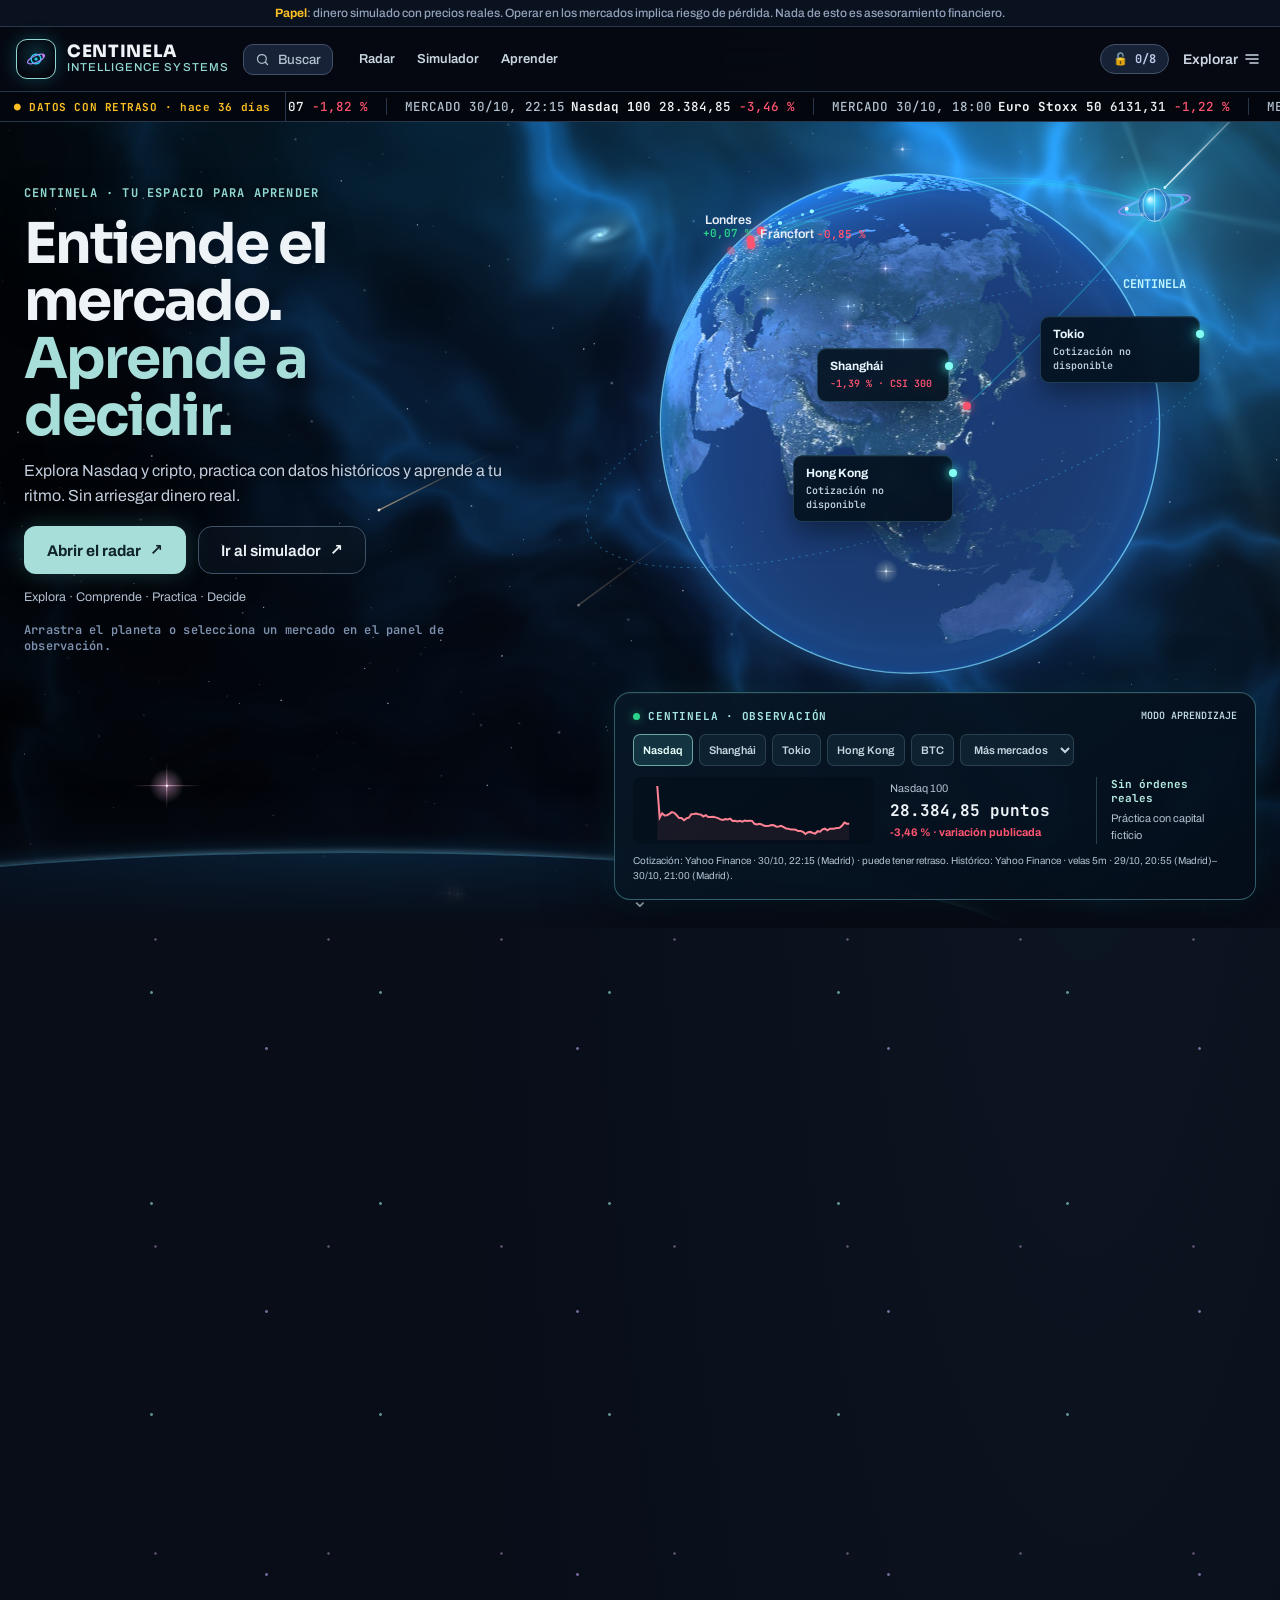
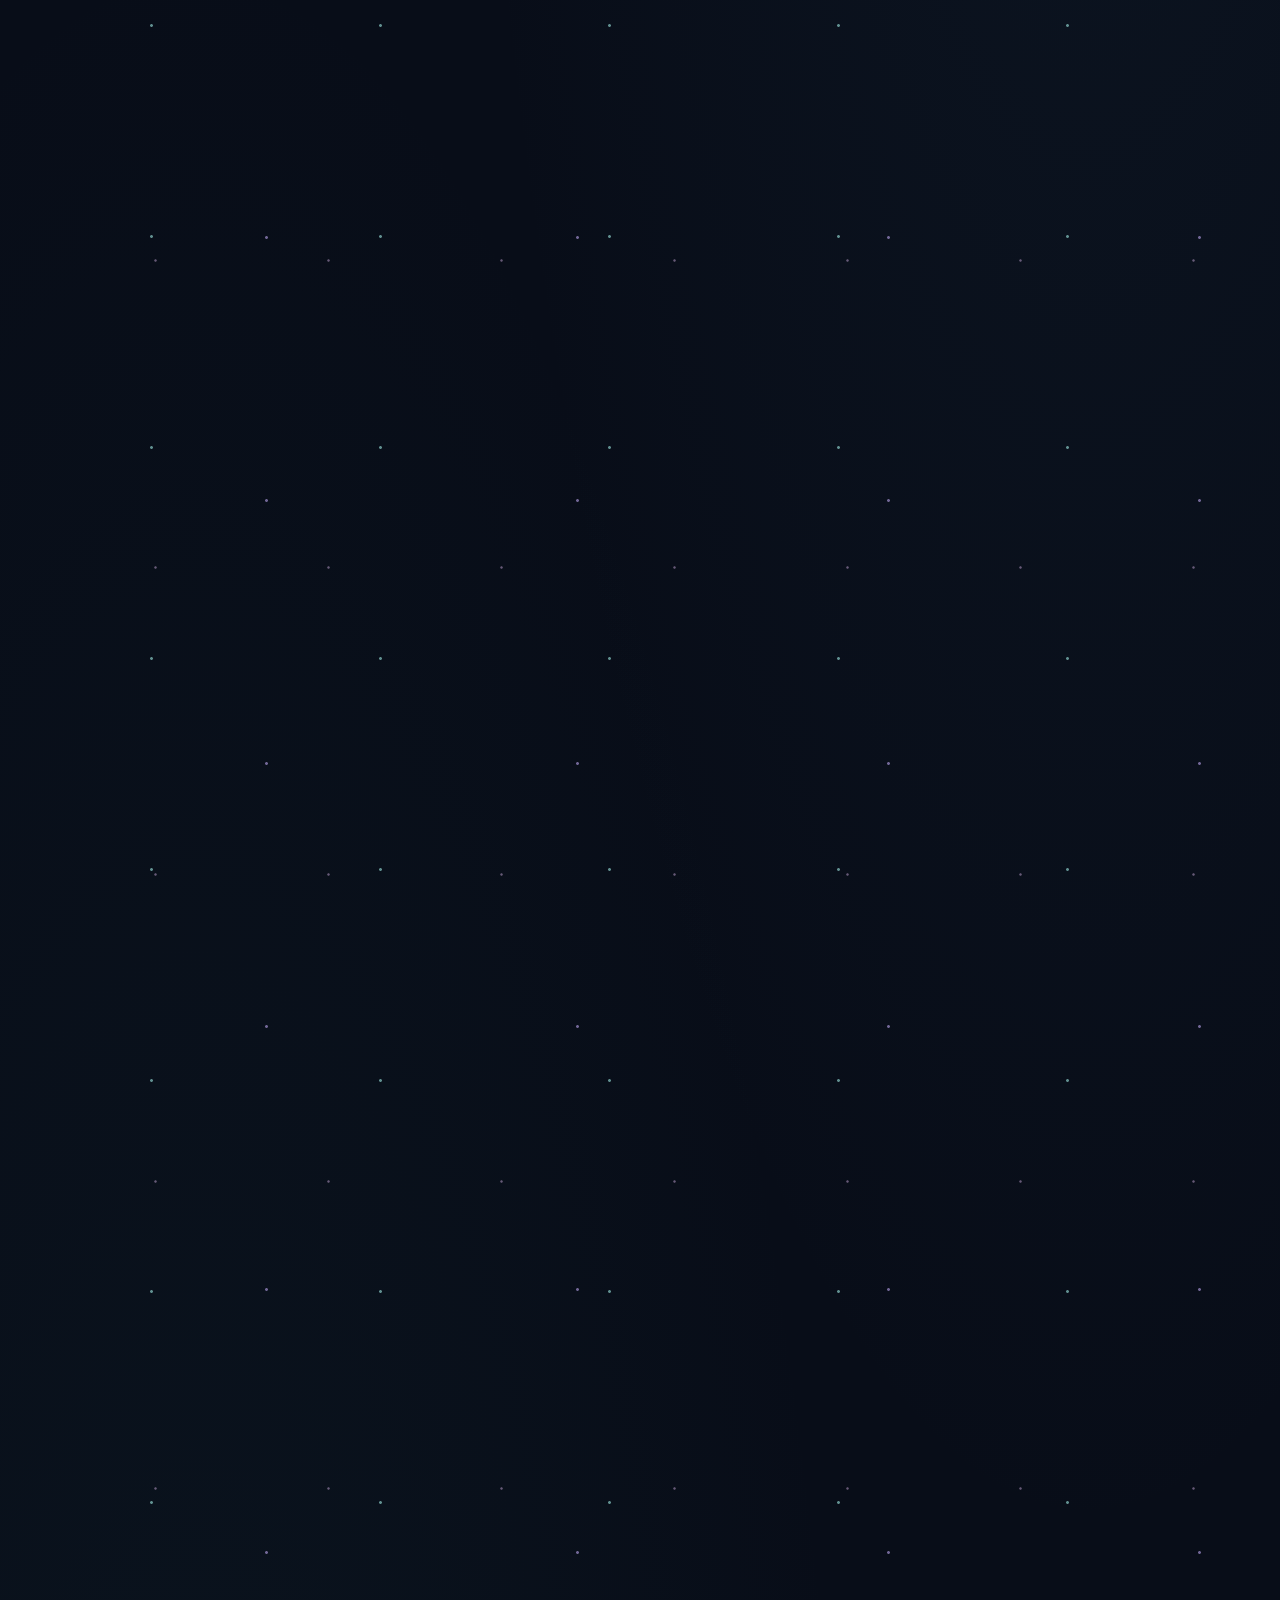
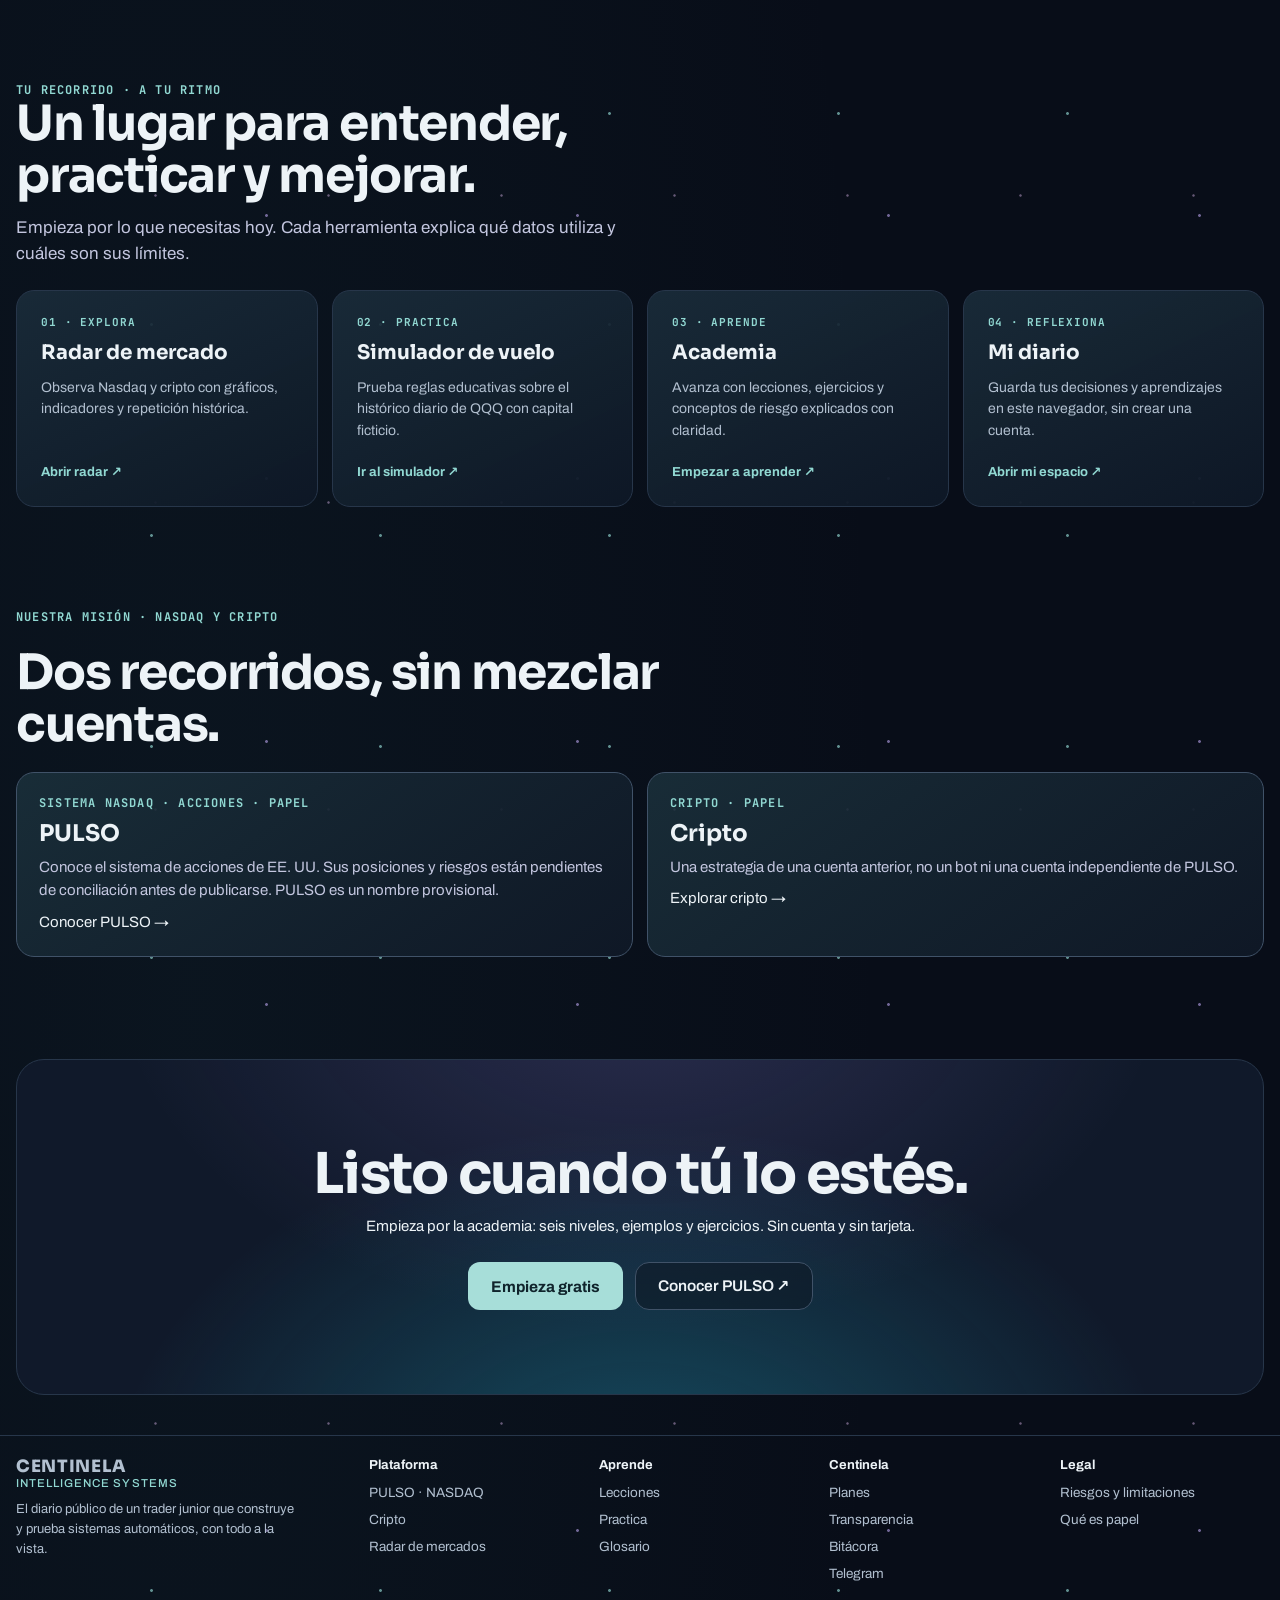
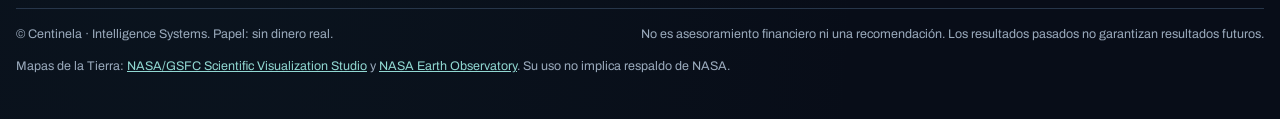
==== commit 8ca4894b: "Añadir Tierra interactiva a la portada Co-authored-by: Copilot <223556219+Copilot@users.noreply.gith" ====
--- a/index.html
+++ b/index.html
@@ -735,6 +735,27 @@
 @media(max-width:540px){.ruta-tarjetas{grid-template-columns:1fr}.ruta-tarjetas a{padding:20px}.diario-campos{grid-template-columns:1fr}}
 @media(prefers-reduced-motion:reduce){.ruta-tarjetas a,.escena .capa{transition:none}}
 /* Panel de observación de la portada; sus cifras proceden de las fuentes indicadas. */
+.escena canvas#tierra3d{inset:auto;left:0;top:0;width:0;height:0;pointer-events:none}
+.escena-fija::before{content:"";position:absolute;z-index:1;pointer-events:none;left:-25%;bottom:-115px;width:105%;height:190px;border-radius:50%;
+  border-top:2px solid rgba(111,213,255,.62);background:radial-gradient(ellipse at 50% 0,rgba(16,87,136,.55),rgba(4,18,38,.96) 55%,transparent 75%);
+  box-shadow:0 -4px 18px rgba(27,156,234,.3),0 -1px 5px rgba(186,239,255,.6)}
+.mercados-flotantes{position:absolute;inset:0;z-index:4;pointer-events:none}
+.mercados-flotantes[hidden],.mercado-flotante[hidden]{display:none}
+.mercado-flotante{position:absolute;top:0;left:0;display:grid;gap:4px;min-width:132px;max-width:160px;min-height:54px;padding:10px 12px;
+  text-align:left;color:#eaf7ff;background:linear-gradient(135deg,rgba(4,19,33,.93),rgba(3,14,25,.89));border:1px solid rgba(88,174,205,.27);
+  border-radius:9px;box-shadow:0 12px 28px rgba(0,0,0,.4),inset 0 1px rgba(255,255,255,.05);backdrop-filter:blur(8px);pointer-events:auto;cursor:pointer}
+.mercado-flotante::after{content:"";position:absolute;right:-5px;top:13px;width:8px;height:8px;border-radius:50%;background:#85fff3;box-shadow:0 0 8px #48f4e3,0 0 20px #38d6ef}
+.mercado-flotante strong{font:700 12px var(--f-ui)}
+.mercado-flotante small{color:#c1d0dd;font:600 10px var(--f-num);line-height:1.35}
+.mercado-flotante small.sube{color:var(--sube)}.mercado-flotante small.baja{color:var(--baja)}
+.mercado-flotante:hover,.mercado-flotante:focus-visible,.mercado-flotante.seleccionado{border-color:var(--cian);box-shadow:0 10px 30px rgba(0,0,0,.45),0 0 22px rgba(59,223,227,.24)}
+.cripto-flotante::after{background:#ffcf74;box-shadow:0 0 8px #fbbf24,0 0 20px #eaa63f}
+.atajos-portada{display:none}
+@media(min-width:1100px) and (max-width:1600px){
+  body.en-inicio .atajos-portada{display:flex;align-items:center;gap:22px;margin-left:12px}
+  .atajos-portada a{color:#c8d6e0;text-decoration:none;font:600 13px var(--f-ui)}
+  .atajos-portada a:hover{color:var(--cian)}
+}
 .escena .consola.radar-portada{
   left:max(48%,calc((100vw - 1320px) / 2 + 610px));right:max(24px,calc((100vw - 1320px) / 2 + 16px));
   bottom:28px;min-height:0;padding:16px 18px;font:inherit;color:var(--txt);
@@ -773,6 +794,7 @@
 .escena .capa.off,.escena .consola.off{visibility:hidden}
 .rp-ir-movil,.rp-volver-movil{display:none}
 @media(max-width:820px){
+  .escena-fija::before{width:125%;left:-55%;bottom:-150px}
   .escena .consola.radar-portada{display:none}
   .radar-portada-movil{display:block;margin:20px auto 0;padding:16px;border:1px solid rgba(115,216,225,.38);border-radius:16px;background:linear-gradient(145deg,rgba(8,24,39,.97),rgba(4,13,25,.98));box-shadow:0 18px 50px rgba(0,0,0,.3)}
   .rp-ir-movil,.rp-volver-movil{display:inline-flex;align-items:center;justify-content:center;min-height:44px;padding:4px 0;border:0;background:none;color:var(--cian);font:700 13px var(--f-ui);cursor:pointer}
@@ -798,6 +820,7 @@
     <circle cx="12" cy="12" r="5.2" stroke="#22d3ee" stroke-width="1.6"/><ellipse cx="12" cy="12" rx="10" ry="3.6" transform="rotate(-24 12 12)" stroke="#a78bfa" stroke-width="1.4"/><circle cx="12" cy="12" r="1.7" fill="#22d3ee"/><circle cx="20.2" cy="8.4" r="1.3" fill="#e879f9"/></svg></span>
     <span><b>CENTINELA</b><small>INTELLIGENCE SYSTEMS</small></span></a>
   <button class="buscar" id="buscar" aria-label="Buscar (Ctrl+K)"><svg width="15" height="15" viewBox="0 0 24 24" fill="none" aria-hidden="true"><circle cx="11" cy="11" r="7" stroke="currentColor" stroke-width="2"/><path d="M20 20l-3.5-3.5" stroke="currentColor" stroke-width="2" stroke-linecap="round"/></svg><span>Buscar</span><kbd>Ctrl K</kbd></button>
+  <nav class="atajos-portada" aria-label="Accesos principales"><a href="#terminal">Radar</a><a href="#practica">Simulador</a><a href="#aprende">Aprender</a></nav>
   <nav class="menu" aria-label="Secciones"></nav>
   <div class="top-der">
     <button class="nivel" id="nivel" title="Tu progreso en Aprende"></button>
@@ -810,7 +833,8 @@
 <main class="gut"><div class="ancho">
   <!-- INICIO -->
   <section class="vista" id="v-inicio">
-    <div class="escena" id="escena"><div class="escena-fija" id="heroX"><canvas id="cielo" aria-hidden="true"></canvas><canvas id="mundo" aria-hidden="true"></canvas>
+    <div class="escena" id="escena"><div class="escena-fija" id="heroX"><canvas id="cielo" aria-hidden="true"></canvas><canvas id="tierra3d" aria-hidden="true"></canvas><canvas id="mundo" aria-hidden="true"></canvas>
+      <div class="mercados-flotantes" id="mercados-flotantes" aria-label="Mercados visibles en el planeta"></div>
       <div class="capa izq" id="c1"><p class="ceja">Centinela · Tu espacio para aprender</p>
         <h1>Entiende el mercado. <span class="grad">Aprende a decidir.</span></h1>
         <p class="sub">Explora Nasdaq y cripto, practica con datos históricos y aprende a tu ritmo. Sin arriesgar dinero real.</p>
@@ -874,6 +898,7 @@
     <div><h4>Legal</h4><a href="#transparencia">Riesgos y limitaciones</a><a href="#transparencia">Qué es papel</a></div>
   </div>
   <div style="display:flex;flex-wrap:wrap;gap:10px 24px;justify-content:space-between"><span>© Centinela · Intelligence Systems. Papel: sin dinero real.</span><span>No es asesoramiento financiero ni una recomendación. Los resultados pasados no garantizan resultados futuros.</span></div>
+  <p>Mapas de la Tierra: <a href="https://svs.gsfc.nasa.gov/2915/" target="_blank" rel="noopener noreferrer">NASA/GSFC Scientific Visualization Studio</a> y <a href="https://science.nasa.gov/earth/earth-observatory/earth-at-night/maps/" target="_blank" rel="noopener noreferrer">NASA Earth Observatory</a>. Su uso no implica respaldo de NASA.</p>
 </div></footer>
 <div class="toasts" id="toasts" aria-live="polite"></div>
 <dialog id="modal" aria-labelledby="m-tit"><div class="m-in" id="m-in"></div></dialog>
@@ -2106,7 +2131,7 @@
     {c:'Shanghái',lat:31.23,lon:121.47,ind:['CSI 300'],mk:['CN300'],lab:[-9,-7,'right'],ctx:true},
     {c:'Hong Kong',lat:22.32,lon:114.17,ind:[],mk:[],lab:[-9,10,'right'],ref:true},
     {c:'Tokio',lat:35.68,lon:139.69,ind:[],mk:[],lab:[9,-7,'left'],ref:true}];
-  const MUNDO={p:0,lon0:-38,lat0:22,vel:3,arr:null,movido:false,hover:null,fijo:null,part:[],pulso:0,etqT:0,W:0,H:0,geo:null,tierra:null,sat:null,carta:0};
+  const MUNDO={p:0,lon0:105,lat0:28,vel:.9,arr:null,movido:false,hover:null,fijo:null,part:[],pulso:0,etqT:0,W:0,H:0,geo:null,tierra:null,sat:null,carta:0};
   const rad=d=>d*Math.PI/180,suave=x=>{x=Math.max(0,Math.min(1,x));return x*x*(3-2*x);};
   function estCiudad(ci,ahora){
     if(!D)return {e:{},ind:[]};
@@ -2189,7 +2214,7 @@
 float h21(vec2 p){p=fract(p*vec2(233.34,851.73));p+=dot(p,p+23.45);return fract(p.x*p.y);}
 float vn(vec2 p){vec2 i=floor(p),f=fract(p);f=f*f*(3.-2.*f);return mix(mix(h21(i),h21(i+vec2(1.,0.)),f.x),mix(h21(i+vec2(0.,1.)),h21(i+vec2(1.,1.)),f.x),f.y);}
 float fbm(vec2 p){float v=0.,a=.5;for(int i=0;i<5;i++){v+=a*vn(p);p=mat2(1.6,1.2,-1.2,1.6)*p+vec2(3.1,1.7);a*=.5;}return v;}
-vec3 pal(float x){x=clamp(x,0.,1.);vec3 c1=vec3(.02,.07,.18),c2=vec3(.08,.18,.32),c3=vec3(.12,.32,.38),c4=vec3(.30,.48,.45);
+vec3 pal(float x){x=clamp(x,0.,1.);vec3 c1=vec3(.01,.04,.14),c2=vec3(.02,.12,.28),c3=vec3(.03,.25,.43),c4=vec3(.08,.46,.64);
   if(x<.35)return mix(c1,c2,x/.35);if(x<.7)return mix(c2,c3,(x-.35)/.35);return mix(c3,c4,(x-.7)/.3);}
 float estr(vec2 p,float u){vec2 g=floor(p),f=fract(p)-.5;float h=h21(g);if(h<u)return 0.;
   vec2 o=vec2(h21(g+1.3),h21(g+7.1))-.5;return smoothstep(.08,0.,length(f-o*.7))*(.55+.45*sin(uT*(1.+h*3.)+h*40.))*(h-u)/(1.-u)*3.;}
@@ -2209,7 +2234,7 @@
   vec3 col=vec3(.008,.01,.035);
   col+=pal(n*1.2-.12+.3*w.x)*smoothstep(.26,.92,n)*(.8+.35*a2);
   col+=vec3(.04,.32,.42)*smoothstep(.48,.95,n2)*.5;
-  col+=vec3(.22,.70,1.)*fil*smoothstep(.2,.8,n)*.6;
+  col+=vec3(.12,.58,1.)*fil*smoothstep(.2,.8,n)*.8;
   float fl=.2+a2*.9+uW*3.;
   col+=vec3(.92,.95,1.)*estr(uvr*55.+uM*3.+vec2(t*.12*fl,0.),.982)*.9;
   col+=vec3(.75,.82,1.)*estr(uvr*110.+uM*1.5+vec2(t*.06*fl,0.),.988)*.55;
@@ -2256,8 +2281,14 @@
   }
   function escena(){
     const sec=$('escena'),hero=$('heroX'),cv=$('mundo');if(!sec||!cv||!cv.getContext)return;const g=cv.getContext('2d');
-    let CIELO=null,brillantes=[];try{CIELO=cieloGL($('cielo'));}catch(e){CIELO=null;}
+    let CIELO=null,PLANETA=null,brillantes=[];try{CIELO=cieloGL($('cielo'));}catch(e){console.warn('Cielo WebGL:',e.message);}
     if(CIELO)CIELO.cv.addEventListener('webglcontextlost',e=>{e.preventDefault();CIELO=null;$('cielo').style.display='none';});
+    try{PLANETA=tierraWebGL($('tierra3d'),()=>dibuja(performance.now()));}catch(e){$('tierra3d').dataset.estado='alternativa';console.warn('Tierra 3D:',e.message);}
+    $('tierra3d').addEventListener('webglcontextlost',e=>{e.preventDefault();PLANETA=null;$('tierra3d').dataset.estado='alternativa';$('tierra3d').style.display='none';console.warn('Tierra 3D: contexto perdido; se muestra la alternativa.');});
+    $('tierra3d').addEventListener('webglcontextrestored',()=>{
+      $('tierra3d').style.display='';
+      try{PLANETA=tierraWebGL($('tierra3d'),()=>dibuja(performance.now()));}catch(e){$('tierra3d').dataset.estado='alternativa';console.warn('Tierra 3D:',e.message);}
+    });
     const quieto=window.matchMedia&&matchMedia('(prefers-reduced-motion: reduce)').matches;
     if(quieto)sec.classList.add('quieta');
     let corre=false,raf=0,visible=true,ult=performance.now(),est=[],arriba=64;
@@ -2276,9 +2307,9 @@
       if(r.width<820&&!MUNDO.movil){MUNDO.movil=true;MUNDO.lat0=28;}}
     function geom(){
       const W=MUNDO.W,H=MUNDO.H,c1=$('c1'),cons=$('consola'),consTop=cons&&cons.offsetParent?cons.offsetTop:H;
-      if(W<820){const tb=c1.offsetTop+c1.offsetHeight,R=Math.max(110,Math.min(W*.6,(H-tb-64)/1.08)),top=H-1.08*R;
+      if(W<820){const tb=c1.offsetTop+c1.offsetHeight,R=Math.max(32,Math.min(W*.48,(H-tb-28)/2)),top=H-2*R-16;
         return {cx:W/2,cy:top+R,R,nx:Math.min(W-34,W/2+R*.72),ny:Math.max(tb+26,top-6),nr:13,movil:true};}
-      const x0=Math.max(c1.offsetLeft+c1.offsetWidth+36,W*.40),top=26,bot=consTop-24,R=Math.max(120,Math.min((W-x0)*.36,(bot-top)*.40));
+      const x0=Math.max(c1.offsetLeft+c1.offsetWidth+36,W*.40),top=26,bot=consTop-24,R=Math.max(120,Math.min((W-x0)*.39,(bot-top)*.48));
       const cx=x0+(W-x0)*.5,cy=top+(bot-top)*.53,nr=Math.max(14,R*.12);
       return {cx,cy,R,nx:cx+R*.98,ny:Math.max(top+nr*1.9,cy-R),nr,movil:false};
     }
@@ -2291,6 +2322,52 @@
     }
     function proy(la,lo,G){const f=rad(la),l=rad(lo)-rad(MUNDO.lon0),f0=rad(MUNDO.lat0);
       return [G.cx+G.R*Math.cos(f)*Math.sin(l),G.cy-G.R*(Math.cos(f0)*Math.sin(f)-Math.sin(f0)*Math.cos(f)*Math.cos(l)),Math.sin(f0)*Math.sin(f)+Math.cos(f0)*Math.cos(f)*Math.cos(l)];}
+    const capaFlotante=$('mercados-flotantes');
+    const flotantes=['Shanghái','Tokio','Hong Kong','Nueva York'].map(nombre=>{
+      const ci=CIUDADES.find(x=>x.c===nombre),el=document.createElement('button');el.type='button';el.className='mercado-flotante';
+      el.dataset.ciudad=nombre;el.innerHTML=`<strong>${esc(nombre)}</strong><small>Sin cotización</small>`;
+      el.addEventListener('focus',()=>{MUNDO.hover=ci;});
+      el.addEventListener('blur',()=>{if(MUNDO.hover===ci)MUNDO.hover=null;});
+      el.addEventListener('click',()=>seleccionRadarPortada(ci,true));capaFlotante.appendChild(el);return {ci,el};
+    });
+    const criptoFlotante=document.createElement('button');criptoFlotante.type='button';criptoFlotante.className='mercado-flotante cripto-flotante';
+    criptoFlotante.innerHTML='<strong>Cripto · BTC</strong><small>Consultar precio</small>';
+    criptoFlotante.addEventListener('click',()=>seleccionRadarPortada('cripto',true));capaFlotante.appendChild(criptoFlotante);
+    function pintaFlotantes(G,sat){
+      capaFlotante.hidden=G.movil||MUNDO.p>.1;
+      if(capaFlotante.hidden)return;
+      const cons=$('consola'),limite=cons.offsetParent?cons.offsetTop-8:MUNDO.H-8,ocupadas=[];
+      const coloca=(el,x,y,dx,dy)=>{
+        const ancho=el.offsetWidth||142,alto=el.offsetHeight||55,c1=$('c1');
+        const izq=Math.min(MUNDO.W-ancho-8,Math.max(8,c1.offsetLeft+c1.offsetWidth+16)),der=MUNDO.W-ancho-8;
+        const maxY=limite-alto;if(maxY<8){el.hidden=true;return;}
+        for(const [ox,oy] of [[0,0],[0,-alto-8],[0,alto+8],[-ancho-8,0],[ancho+8,0],[-ancho-8,-alto-8],[ancho+8,-alto-8]]){
+          const px=Math.max(izq,Math.min(der,x+dx+ox)),py=Math.max(8,Math.min(maxY,y+dy+oy));
+          if(ocupadas.some(r=>px<r.x+r.w+8&&px+ancho+8>r.x&&py<r.y+r.h+8&&py+alto+8>r.y))continue;
+          ocupadas.push({x:px,y:py,w:ancho,h:alto});el.style.transform=`translate(${Math.round(px)}px,${Math.round(py)}px)`;return;
+        }
+        el.hidden=true;
+      };
+      for(const {ci,el} of flotantes){
+        el.hidden=!ci._v||ci._dep<.18;if(el.hidden)continue;
+        const dato=ci._s.ind[0],txt=dato&&Number.isFinite(dato.cambio_pct)?`${fs(dato.cambio_pct)} % · ${dato.nombre}`:'Cotización no disponible';
+        const small=el.querySelector('small');if(small.textContent!==txt)small.textContent=txt;
+        small.className=dato?cl(dato.cambio_pct):'';
+        el.classList.toggle('seleccionado',MUNDO.fijo===ci);
+        el.setAttribute('aria-pressed',String(MUNDO.fijo===ci));
+        const dx=ci.c==='Tokio'?18:-150,dy=ci.c==='Hong Kong'?8:-58;
+        coloca(el,ci._x,ci._y,dx,dy);
+      }
+      criptoFlotante.hidden=sat.tapado;
+      if(!criptoFlotante.hidden){
+        const d=RADAR_PORTADA.seleccion==='cripto'?rpDatos():null;
+        const txt=d&&d.precio!=null?`${nf(d.precio)} USDT`:'Consultar precio';
+        const small=criptoFlotante.querySelector('small');if(small.textContent!==txt)small.textContent=txt;
+        criptoFlotante.classList.toggle('seleccionado',MUNDO.fijo==='cripto');
+        criptoFlotante.setAttribute('aria-pressed',String(MUNDO.fijo==='cripto'));
+        coloca(criptoFlotante,sat.x,sat.y,14,-28);
+      }
+    }
     function ctrl(x,y,G){const mx=(x+G.nx)/2,my=(y+G.ny)/2,dx=mx-G.cx,dy=my-G.cy,d=Math.hypot(dx,dy)||1;return [mx+dx/d*G.R*.32,my+dy/d*G.R*.32];}
     const bez=(a,c,b,t)=>{const u=1-t;return [u*u*a[0]+2*u*t*c[0]+t*t*b[0],u*u*a[1]+2*u*t*c[1]+t*t*b[1]];};
     function orbe(x,y,r,t){
@@ -2318,18 +2395,19 @@
       const W=MUNDO.W,H=MUNDO.H,G0=geom(),e=k*(2-k),R=G0.R*(1-.78*e),cx=G0.cx+(W/2-G0.cx)*e,cy=G0.cy+(H*.46-G0.cy)*e;
       const G={cx,cy,R,nx:G0.nx+(W/2-G0.nx)*e,ny:G0.ny+(H*.46-G0.ny)*e,nr:G0.nr*(1-.6*e),movil:G0.movil};MUNDO.geo=G;
       const act=MUNDO.fijo||MUNDO.hover,vivo=!quieto&&k<.02;
+      const texturizado=PLANETA&&PLANETA.listo;if(texturizado)PLANETA.pinta(G,aG,MUNDO.lon0,MUNDO.lat0);
       g.globalAlpha=aG;
       const sat=satelite(G,quieto?0:t);orbita(G,false);
       /* atmósfera, océano y tierras con el día y la noche de ahora */
       const at=g.createRadialGradient(cx,G.cy,R*.92,cx,G.cy,R*1.3);at.addColorStop(0,'rgba(60,150,255,.34)');at.addColorStop(.4,'rgba(40,110,255,.1)');at.addColorStop(1,'rgba(20,60,200,0)');
       g.fillStyle=at;g.beginPath();g.arc(cx,G.cy,R*1.3,0,6.283);g.fill();
-      const oc=g.createRadialGradient(cx-R*.35,G.cy-R*.4,R*.1,cx,G.cy,R);oc.addColorStop(0,'#0e2346');oc.addColorStop(.7,'#071226');oc.addColorStop(1,'#040a17');
-      g.fillStyle=oc;g.beginPath();g.arc(cx,G.cy,R,0,6.283);g.fill();
+      if(!texturizado){const oc=g.createRadialGradient(cx-R*.35,G.cy-R*.4,R*.1,cx,G.cy,R);oc.addColorStop(0,'#0e2346');oc.addColorStop(.7,'#071226');oc.addColorStop(1,'#040a17');
+        g.fillStyle=oc;g.beginPath();g.arc(cx,G.cy,R,0,6.283);g.fill();}
       if(!sat.delante&&!sat.tapado)pintaSat(sat,act==='cripto');
       const T=MUNDO.tierra,l0=rad(MUNDO.lon0),f0=rad(MUNDO.lat0),c0=Math.cos(l0),s0=Math.sin(l0),cf0=Math.cos(f0),sf0=Math.sin(f0);
-      const Q=MUNDO.ret;if(Q){g.fillStyle='rgba(120,170,255,.13)';for(let i=0;i<Q.n;i++){const cd=Q.cl[i]*c0+Q.sl[i]*s0,dep=sf0*Q.sf[i]+cf0*Q.cf[i]*cd;if(dep<=.05)continue;
+      const Q=MUNDO.ret;if(Q&&!texturizado){g.fillStyle='rgba(120,170,255,.13)';for(let i=0;i<Q.n;i++){const cd=Q.cl[i]*c0+Q.sl[i]*s0,dep=sf0*Q.sf[i]+cf0*Q.cf[i]*cd;if(dep<=.05)continue;
         const sd=Q.sl[i]*c0-Q.cl[i]*s0;g.fillRect(cx+R*Q.cf[i]*sd-.5,G.cy-R*(cf0*Q.sf[i]-sf0*Q.cf[i]*cd)-.5,1,1);}}
-      if(T){const [sx,sy,sz]=solAhora();
+      if(T&&!texturizado){const [sx,sy,sz]=solAhora();
         for(const L of [...B.dia,...B.noche,...B.luz])L.length=0;
         for(let i=0;i<T.n;i++){const cd=T.cl[i]*c0+T.sl[i]*s0,sd=T.sl[i]*c0-T.cl[i]*s0,dep=sf0*T.sf[i]+cf0*T.cf[i]*cd;if(dep<=0)continue;
           const x=cx+R*T.cf[i]*sd,y=G.cy-R*(cf0*T.sf[i]-sf0*T.cf[i]*cd);if(y<-4||y>H+4||x<-4||x>W+4)continue;
@@ -2344,6 +2422,7 @@
       /* ciudades: posición real; arcos hasta el núcleo */
       const ahora=Date.now(),vis=[];
       for(const ci of CIUDADES){const [x,y,dep]=proy(ci.lat,ci.lon,G);ci._x=x;ci._y=y;ci._v=dep>.02&&y<H-6;ci._dep=dep;if(ci._v){ci._s=estCiudad(ci,ahora);vis.push(ci);}}
+      pintaFlotantes(G,sat);
       for(const ci of vis){if(ci.ref)continue;ci._c=ctrl(ci._x,ci._y,G);const on=act&&(act===ci||act==='nucleo'),fade=Math.min(1,ci._dep*4);
         g.strokeStyle=`rgba(34,211,238,${((on?.8:.36)*fade).toFixed(3)})`;g.lineWidth=on?1.8:1.15;g.beginPath();g.moveTo(ci._x,ci._y);g.quadraticCurveTo(ci._c[0],ci._c[1],G.nx,G.ny);g.stroke();
         if(vivo){ci._acc=(ci._acc==null?Math.random():ci._acc)+dt*(ci._s.e.abierta?1.6:.12);while(ci._acc>=1){ci._acc-=1;MUNDO.part.push({o:ci,t:0,v:.42+Math.random()*.3});}}}
@@ -2370,6 +2449,7 @@
       for(const ci of vis){const st=ci._s,on=act===ci,c=ci.ref?'#8492ab':st.e.abierta?'#2bd48a':st.e.pausa?'#fbbf24':'#ff5470',fade=Math.min(1,ci._dep*5);g.globalAlpha=aG*fade;
         if(!quieto&&st.e.abierta){const pr=(t/1500+ci.lat/7)%1;g.strokeStyle=`rgba(43,212,138,${(.6*(1-pr)).toFixed(3)})`;g.lineWidth=1.2;g.beginPath();g.arc(ci._x,ci._y,5+pr*15,0,6.283);g.stroke();}
         g.fillStyle=c;g.shadowColor=c;g.shadowBlur=on?20:9;g.beginPath();g.arc(ci._x,ci._y,on?5.6:ci.ref?3:4,0,6.283);g.fill();g.shadowBlur=0;
+        if(!G.movil&&flotantes.some(f=>f.ci===ci&&!f.el.hidden))continue;
         const [dx,dy,al]=ci.lab,lx=ci._x+dx,ly=ci._y+dy;g.textAlign=al;g.font=`${ci.ref?500:600} ${MUNDO.W<820?11:12.5}px Archivo, system-ui, sans-serif`;g.fillStyle=ci.ref?'#8492ab':'#e6edf7';
         const x=st.ind[0],wCiudad=g.measureText(ci.c+' ').width,conCambio=x&&x.cambio_pct!=null&&(!G.movil||on);
         const ancho=wCiudad+(conCambio&&al==='left'?70:0),caja={l:al==='left'?lx:lx-ancho,r:al==='left'?lx+ancho:lx,t:ly-14,b:ly+(conCambio&&al==='right'?15:3)};
@@ -2380,7 +2460,7 @@
           g.fillText(`${fs(x.cambio_pct)} %`,al==='left'?lx+wCiudad:lx,al==='left'?ly:ly+13);}}
       g.globalAlpha=aG;
       orbita(G,true);if(sat.delante)pintaSat(sat,act==='cripto');
-      orbe(G.nx,G.ny,G.nr,t);
+      orbe(G.nx,G.ny,G.nr*.55,t);
       if(!G.movil){g.textAlign='center';g.font='700 12px JetBrains Mono, Consolas, monospace';g.fillStyle='#bff6ff';g.fillText('CENTINELA',G.nx,G.ny+G.nr*2.3+14);}
       for(const [s,x,y,a,col] of textos){if(a<=0)continue;g.globalAlpha=aG*a;g.font='600 11.5px JetBrains Mono, Consolas, monospace';const w=g.measureText(s).width;
         g.fillStyle='rgba(3,6,12,.78)';g.fillRect(x+8,y-19,w+12,18);g.fillStyle=`rgb(${col})`;g.textAlign='left';g.fillText(s,x+14,y-6);}
@@ -2424,7 +2504,7 @@
         let x=o[0]+(W/2-o[0])*kw,y=o[1]+(H*.46-o[1])*kw;if(gg){x+=(gg.gx-x)*k3;y+=(gg.gy-y)*k3;}
         const wn=Math.max(0,Math.min(1,(p-.09)/.05))*(1-Math.max(0,Math.min(1,(p-.26)/.06)));
         CIELO.pinta(t/1000,p,wn,[x/W,1-y/H],W<820?1:0,[MUNDO.mx==null?0:MUNDO.mx/W-.5,MUNDO.my==null?0:.5-MUNDO.my/H]);}
-      else{g.fillStyle='#02040a';g.fillRect(0,0,W,H);}
+      else g.clearRect(0,0,W,H);
       for(const s of est){const a=.18+.55*Math.abs(Math.sin(t*.0005*s.v+s.f));g.fillStyle=`rgba(210,225,255,${a.toFixed(3)})`;g.fillRect(s.x,s.y,s.r,s.r);}
       if(brillantes.length){g.globalCompositeOperation='lighter';
         for(const b of brillantes){const tw=(quieto?.85:.6+.4*Math.sin(t*.0011*b.v+b.f));if(tw<=.01)continue;
@@ -2443,7 +2523,7 @@
             g.fillStyle=`rgba(255,255,255,${(.9*a).toFixed(3)})`;g.beginPath();g.arc(f.x,f.y,1.5,0,6.283);g.fill();return true;});
           g.globalCompositeOperation='source-over';g.lineCap='butt';}}
       cosmos(t,dt,p);
-      if(aG>0)globo(t,dt,k,aG);else MUNDO.geo=null;
+      if(aG>0)globo(t,dt,k,aG);else{MUNDO.geo=null;capaFlotante.hidden=true;if(PLANETA)PLANETA.limpia();}
       if(MUNDO.carta&&t-MUNDO.cartaT>1000)muestra(MUNDO.carta,false);
     }
     function bucle(t){dibuja(t);if(corre)raf=requestAnimationFrame(bucle);}
@@ -2706,6 +2786,75 @@
   RENDER.pulso=vistaPulso;
   RENDER.cripto=vistaCripto;
   RENDER.resultados=vistaResultadosMision;
+  /* Esfera proyectada en WebGL con mapas históricos de NASA; la iluminación es artística. */
+  function tierraWebGL(cv,actualizar){
+    cv.dataset.estado='cargando';
+    const gl=cv.getContext('webgl',{alpha:true,antialias:true,depth:false,stencil:false,powerPreference:'low-power'});
+    if(!gl){cv.dataset.estado='alternativa';console.warn('Tierra 3D: WebGL no está disponible; se muestra la alternativa.');return null;}
+    const compila=(tipo,fuente)=>{const s=gl.createShader(tipo);gl.shaderSource(s,fuente);gl.compileShader(s);
+      if(!gl.getShaderParameter(s,gl.COMPILE_STATUS))throw new Error(gl.getShaderInfoLog(s)||'No se pudo compilar el shader.');return s;};
+    const vert=`attribute vec2 a;void main(){gl_Position=vec4(a,0.,1.);}`;
+    const frag=`precision highp float;
+      uniform vec2 resolucion;uniform float longitud;uniform float latitud;uniform float opacidad;
+      uniform sampler2D dia;uniform sampler2D noche;
+      const float PI=3.14159265359;
+      void main(){
+        vec2 p=gl_FragCoord.xy/resolucion*2.-1.;float d=dot(p,p);if(d>=1.)discard;
+        float z=sqrt(max(0.,1.-d)),sl=sin(latitud),cl=cos(latitud);
+        float lat=asin(clamp(p.y*cl+z*sl,-1.,1.));
+        float lon=longitud+atan(p.x,z*cl-p.y*sl);
+        vec2 uv=vec2(fract(lon/(2.*PI)+.5),lat/PI+.5);
+        vec3 tierra=texture2D(dia,uv).rgb,luces=texture2D(noche,uv).rgb;
+        vec3 normal=vec3(p,z);
+        float luz=max(0.,dot(normal,normalize(vec3(-.48,.78,.62))));
+        float relieve=dot(tierra,vec3(.299,.587,.114));
+        vec3 superficie=tierra*vec3(.12,.25,.42)*(.45+.8*luz)+vec3(.004,.012,.03);
+        superficie+=vec3(.025,.065,.09)*relieve*luz;
+        superficie+=luces*vec3(1.65,1.58,1.45);
+        float borde=pow(1.-z,2.4);
+        superficie+=vec3(.06,.46,.78)*borde*(.45+.7*luz);
+        float brillo=pow(max(0.,dot(normal,normalize(vec3(-.35,.93,.35)))),18.);
+        superficie+=vec3(.05,.2,.3)*brillo*.5;
+        float alfa=(1.-smoothstep(.992,1.,d))*opacidad;
+        gl_FragColor=vec4(superficie*alfa,alfa);
+      }`;
+    const pr=gl.createProgram();gl.attachShader(pr,compila(gl.VERTEX_SHADER,vert));gl.attachShader(pr,compila(gl.FRAGMENT_SHADER,frag));
+    gl.linkProgram(pr);if(!gl.getProgramParameter(pr,gl.LINK_STATUS))throw new Error(gl.getProgramInfoLog(pr)||'No se pudo enlazar el planeta.');
+    gl.useProgram(pr);gl.bindBuffer(gl.ARRAY_BUFFER,gl.createBuffer());
+    gl.bufferData(gl.ARRAY_BUFFER,new Float32Array([-1,-1,3,-1,-1,3]),gl.STATIC_DRAW);
+    const a=gl.getAttribLocation(pr,'a');gl.enableVertexAttribArray(a);gl.vertexAttribPointer(a,2,gl.FLOAT,false,0,0);
+    const u={};for(const n of ['resolucion','longitud','latitud','opacidad','dia','noche'])u[n]=gl.getUniformLocation(pr,n);
+    const estado={listo:false,fallo:false};
+    let cargadas=0;
+    for(const [i,nombre] of ['tierra-dia.jpg','tierra-noche.jpg'].entries()){
+      const imagen=new Image();
+      imagen.onload=()=>{
+        try{
+          gl.activeTexture(gl.TEXTURE0+i);const textura=gl.createTexture();gl.bindTexture(gl.TEXTURE_2D,textura);
+          gl.pixelStorei(gl.UNPACK_FLIP_Y_WEBGL,true);
+          gl.texParameteri(gl.TEXTURE_2D,gl.TEXTURE_MIN_FILTER,gl.LINEAR);gl.texParameteri(gl.TEXTURE_2D,gl.TEXTURE_MAG_FILTER,gl.LINEAR);
+          gl.texParameteri(gl.TEXTURE_2D,gl.TEXTURE_WRAP_S,gl.REPEAT);gl.texParameteri(gl.TEXTURE_2D,gl.TEXTURE_WRAP_T,gl.CLAMP_TO_EDGE);
+          gl.texImage2D(gl.TEXTURE_2D,0,gl.RGB,gl.RGB,gl.UNSIGNED_BYTE,imagen);
+          const error=gl.getError();if(error!==gl.NO_ERROR)throw new Error(`WebGL ${error}`);
+        }catch(e){estado.fallo=true;cv.dataset.estado='alternativa';console.warn(`Tierra 3D: no se pudo preparar ${nombre}: ${e.message}; se muestra la alternativa.`);actualizar();return;}
+        if(++cargadas===2&&!estado.fallo){estado.listo=true;cv.dataset.estado='texturizada';actualizar();}
+      };
+      imagen.onerror=()=>{estado.fallo=true;cv.dataset.estado='alternativa';console.warn(`Tierra 3D: no se pudo cargar ${nombre}; se muestra la alternativa.`);actualizar();};
+      imagen.src='terminal/recursos/'+nombre;
+    }
+    estado.pinta=(G,alfa,lon,lat)=>{
+      if(!estado.listo)return;
+      const lado=Math.max(2,Math.round(G.R*2)),d=Math.min(window.devicePixelRatio||1,1.25),pix=Math.round(lado*d);
+      if(cv.width!==pix||cv.height!==pix){cv.width=pix;cv.height=pix;}
+      cv.style.width=lado+'px';cv.style.height=lado+'px';
+      cv.style.transform=`translate(${(G.cx-G.R).toFixed(1)}px,${(G.cy-G.R).toFixed(1)}px)`;
+      gl.viewport(0,0,pix,pix);gl.clearColor(0,0,0,0);gl.clear(gl.COLOR_BUFFER_BIT);gl.useProgram(pr);
+      gl.uniform2f(u.resolucion,pix,pix);gl.uniform1f(u.longitud,rad(lon));gl.uniform1f(u.latitud,rad(lat));
+      gl.uniform1f(u.opacidad,alfa);gl.uniform1i(u.dia,0);gl.uniform1i(u.noche,1);gl.drawArrays(gl.TRIANGLES,0,3);
+    };
+    estado.limpia=()=>{if(estado.listo){gl.clearColor(0,0,0,0);gl.clear(gl.COLOR_BUFFER_BIT);}};
+    return estado;
+  }
   /* ── MI ESPACIO: lista y ficha de valores, con vistas ordenadas por fuerza, tendencia o volatilidad.
         Datos de mercado, no recomendaciones. La lista vive en este navegador (aún no hay cuentas). ── */
   const LK='centinela.lista';
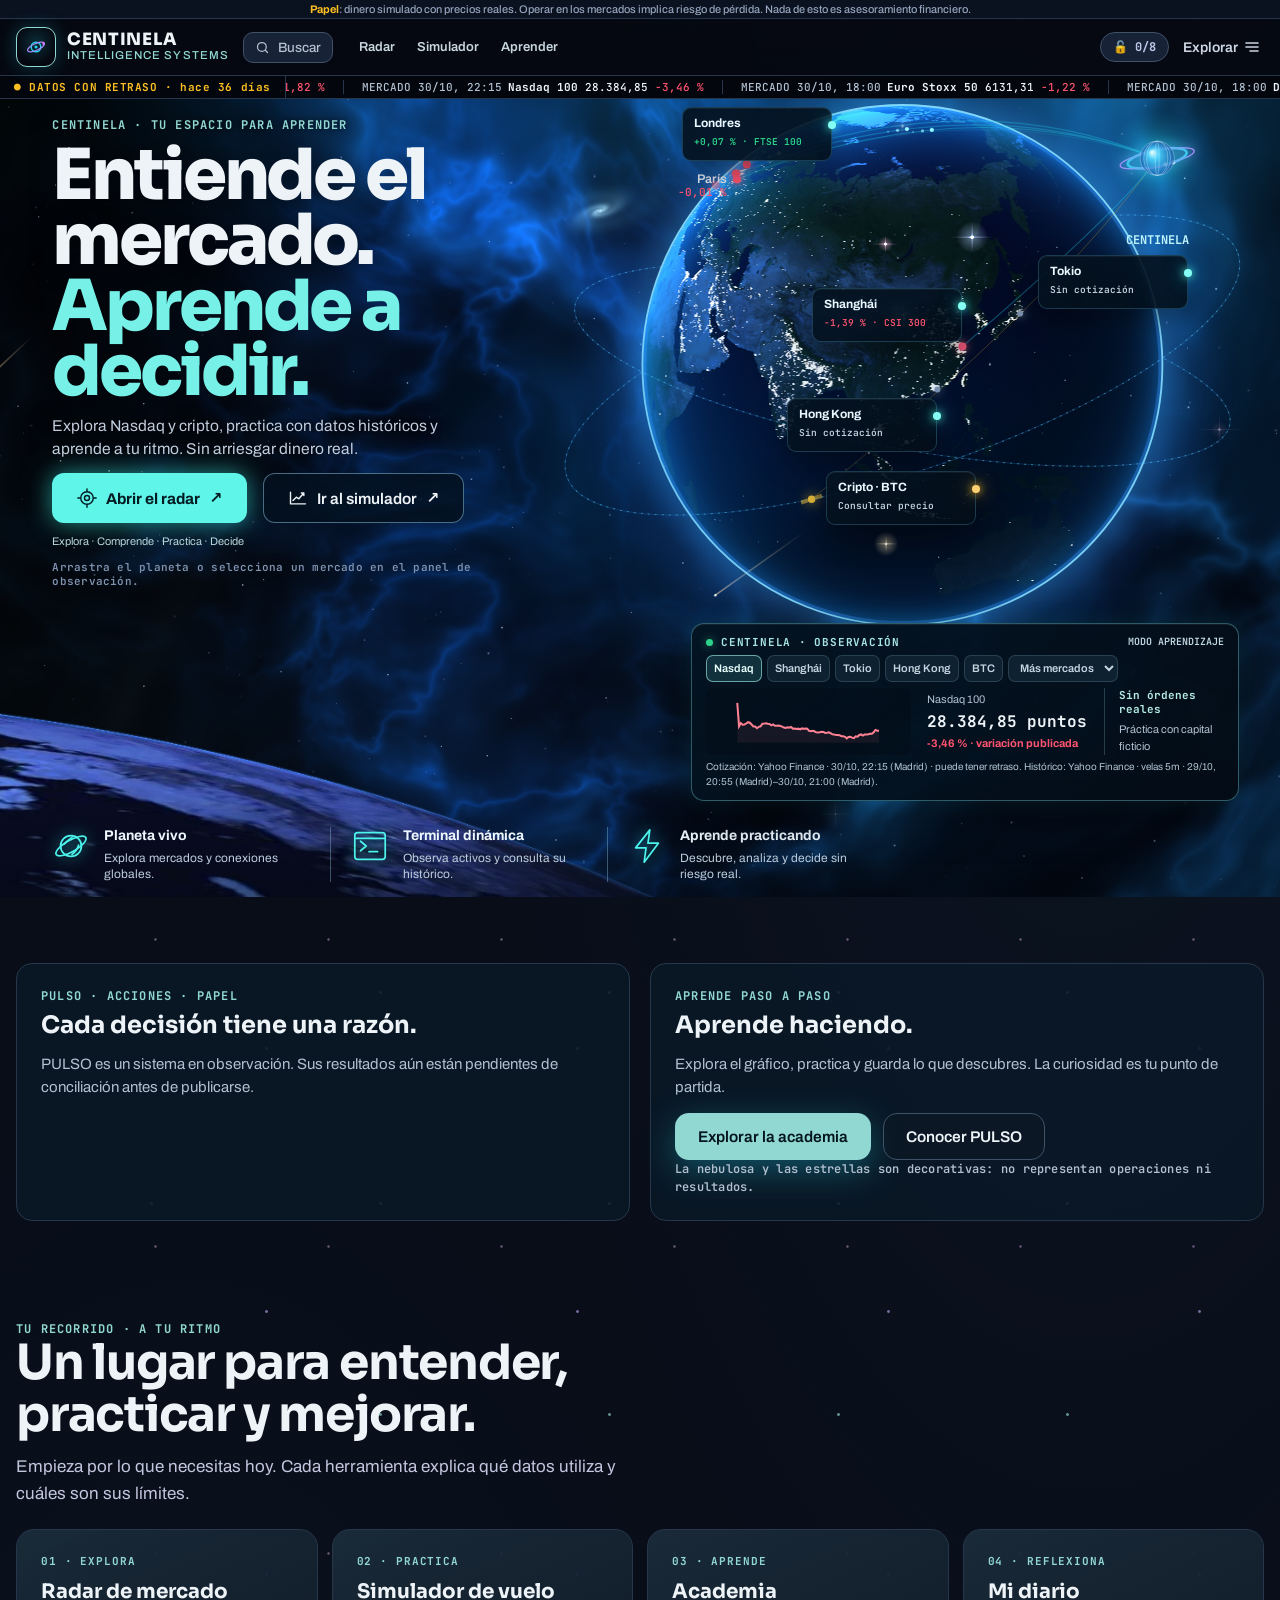
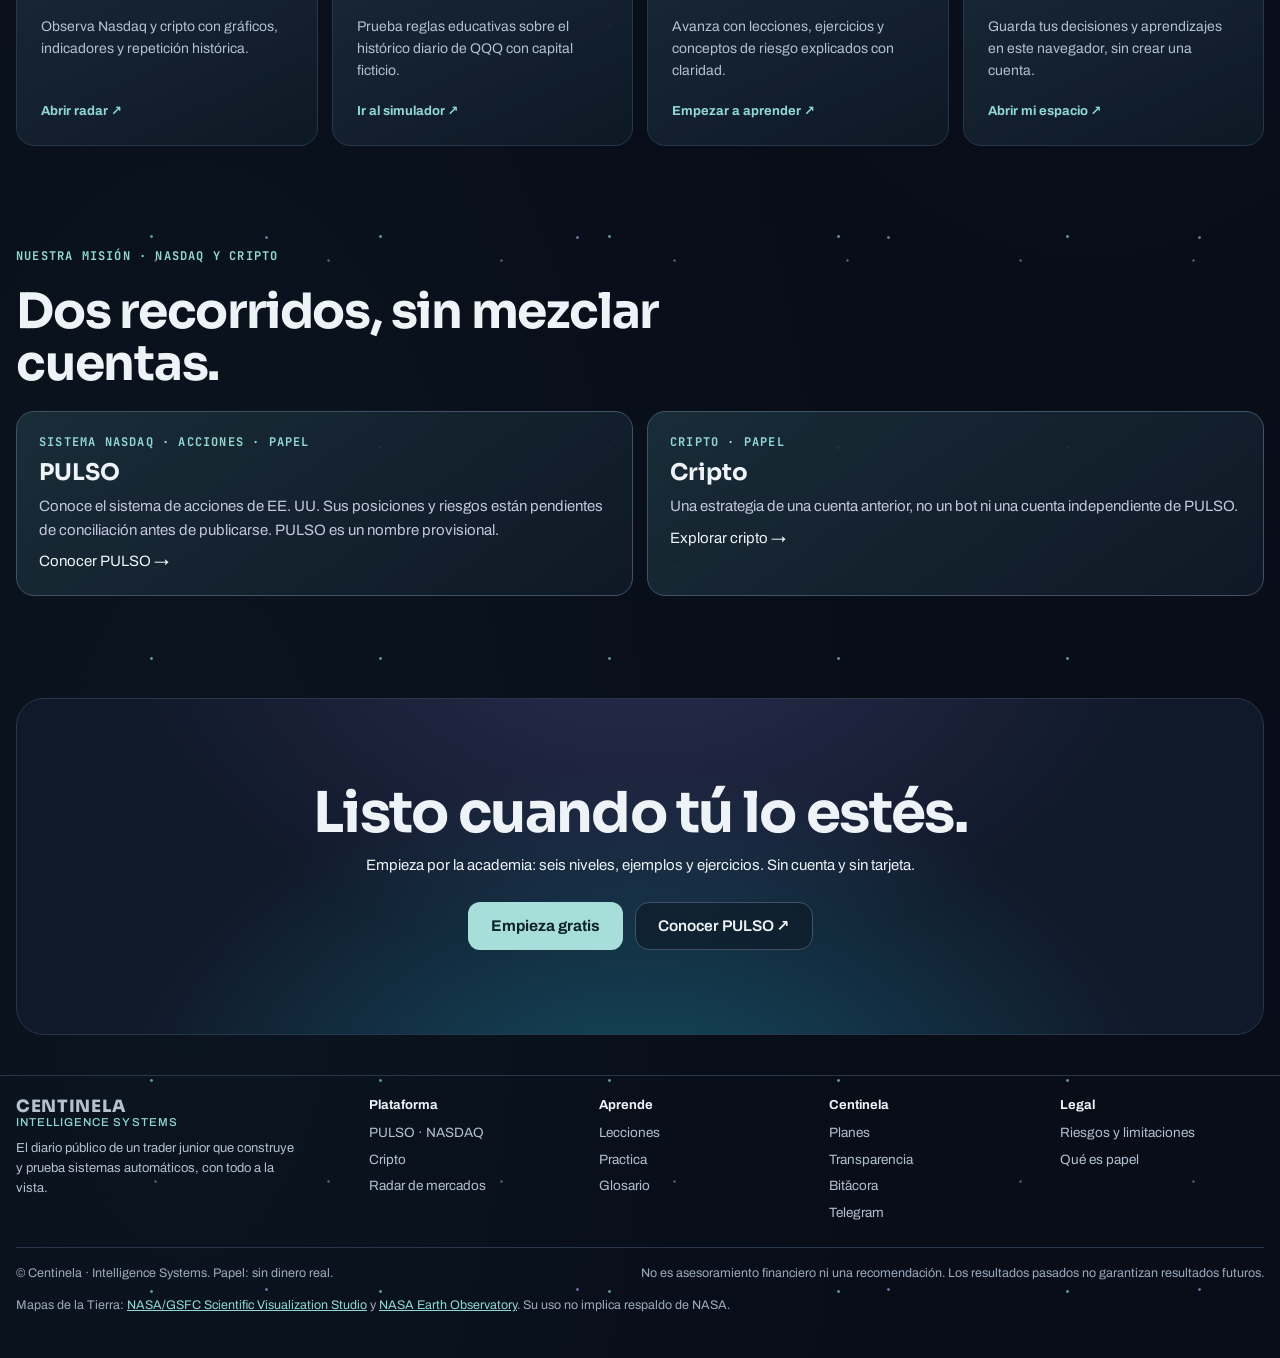
==== commit 67606774: "Rediseñar la HOME de CENTINELA Co-authored-by: Copilot <223556219+Copilot@users.noreply.github.com>" ====
--- a/index.html
+++ b/index.html
@@ -811,6 +811,68 @@
 @media(prefers-reduced-motion:reduce){
   .rp-mercados button,.escena #c1 .btn{transition:none}
 }
+
+/* La escena de inicio ocupa una sola pantalla y el resto de la HOME sigue el flujo normal. */
+body.en-inicio .riesgo-b{padding-block:3px;font-size:11px}
+body.en-inicio .top-in{min-height:56px}
+body.en-inicio .cinta{top:calc(56px + env(safe-area-inset-top,0px));padding-block:4px;font-size:11px}
+#v-inicio .escena{height:auto}
+#v-inicio .escena-fija{position:relative;top:auto;height:max(635px,calc(100svh - 102px));min-height:0;
+  background:radial-gradient(ellipse at 70% 30%,#07345d,#051321 45%,#020710 85%)}
+#v-inicio .escena-fija::before{
+  left:0;bottom:-150px;width:110%;height:340px;transform:none;border:0;border-radius:0;box-shadow:none;
+  background:url("terminal/recursos/horizonte.webp") left top / 100% auto no-repeat}
+#v-inicio .escena-fija::after{inset:0;height:auto;background:
+  radial-gradient(ellipse at 47% 47%,rgba(0,117,224,.13),transparent 30%),
+  radial-gradient(ellipse at 70% 43%,rgba(0,122,230,.12),transparent 38%),
+  linear-gradient(to bottom,transparent 84%,rgba(2,7,15,.5))}
+#v-inicio .capa.izq{left:clamp(24px,4.1vw,56px);top:18px;width:min(450px,38vw);gap:10px}
+#v-inicio .escena .capa.izq h1{max-width:none;font:800 clamp(48px,min(5.5vw,9.8vh),76px)/.93 var(--f-disp);letter-spacing:-.045em}
+#v-inicio .capa .grad{color:#77f1e8}
+#v-inicio #c1 .sub{font-size:clamp(15px,1.22vw,17px);line-height:1.45;max-width:45ch}
+#v-inicio #c1 .ctas{gap:16px;margin-top:3px}
+#v-inicio #c1 .btn{min-height:50px;border-radius:12px;padding:12px 24px}
+#v-inicio .home-btn-ico{width:20px;height:20px;flex:none;stroke:currentColor;stroke-width:1.7;stroke-linecap:round;stroke-linejoin:round}
+#v-inicio #c1 .btn.blanco{background:#5ff5e8;color:#031b22;box-shadow:0 0 25px rgba(61,245,230,.58)}
+#v-inicio #c1 .btn.blanco:hover{box-shadow:0 0 34px rgba(61,245,230,.75)}
+#v-inicio #c1 .btn.sec{border-color:rgba(131,188,218,.54);background:rgba(4,17,31,.85)}
+#v-inicio #c1 .nota{font-size:11px;color:#b8d7dc}
+#v-inicio #c1 .pista{font-size:11px}
+#v-inicio .mercado-flotante{box-sizing:border-box;width:150px;min-width:0;max-width:none;height:54px;min-height:0;padding:8px 11px;gap:2px;backdrop-filter:none}
+#v-inicio .mercado-flotante small{font-size:9.5px;white-space:nowrap;overflow:hidden;text-overflow:ellipsis}
+#v-inicio .escena .consola.radar-portada{
+  left:54%;right:3.2%;bottom:96px;padding:11px 14px;border-radius:13px;
+  background:linear-gradient(145deg,rgba(4,20,34,.97),rgba(3,12,22,.96));backdrop-filter:none;
+  box-shadow:0 14px 40px rgba(0,0,0,.5),0 0 22px rgba(38,183,214,.15),inset 0 1px rgba(255,255,255,.06)}
+#v-inicio .rp-mercados{margin:6px 0;gap:5px}
+#v-inicio .rp-mercados button,#v-inicio .rp-mercados select{min-height:27px;padding:4px 7px}
+#v-inicio .rp-grafico{min-height:48px}
+#v-inicio .rp-grafico svg{height:48px}
+#v-inicio .rp-fuente{margin-top:5px}
+.home-rasgos{position:absolute;z-index:2;left:clamp(24px,4.1vw,56px);bottom:15px;width:min(880px,65%);display:grid;grid-template-columns:repeat(3,minmax(0,1fr));gap:0}
+.home-rasgos>div{display:flex;align-items:flex-start;gap:14px;padding:0 20px;border-left:1px solid rgba(163,219,238,.35)}
+.home-rasgos>div:first-child{padding-left:0;border-left:0}
+.home-rasgo-ico{width:38px;height:38px;flex:none;stroke:#4cf4ec;stroke-width:1.8;stroke-linecap:round;stroke-linejoin:round;filter:drop-shadow(0 0 8px rgba(43,233,238,.55))}
+.home-rasgos p{display:grid;gap:4px;margin:0;color:#bdcddd;font-size:12px;line-height:1.35}
+.home-rasgos b{color:#eef8ff;font-size:14px}
+.home-contexto{display:grid;grid-template-columns:repeat(2,minmax(0,1fr));gap:20px;margin-top:48px}
+.home-contexto>div{padding:24px;border:1px solid var(--borde);border-radius:16px;background:rgba(10,24,39,.88)}
+.home-contexto h2{margin:8px 0;font:700 24px/1.1 var(--f-disp)}
+.home-contexto p:not(.ceja){color:var(--tenue);line-height:1.5}
+@media(max-width:820px){
+  #v-inicio .escena-fija{height:max(700px,calc(100svh - 112px))}
+  #v-inicio .capa.izq{left:16px;right:16px;top:20px;width:auto;gap:10px}
+  #v-inicio .escena .capa.izq h1{font-size:clamp(30px,8.6vw,42px);line-height:.98}
+  #v-inicio #c1 .ctas{gap:10px}
+  #v-inicio #c1 .btn{padding:12px 14px}
+  #v-inicio .home-btn-ico{width:17px;height:17px}
+  #v-inicio .escena-fija::before{left:-15%;bottom:-180px;width:150%;height:270px}
+  #v-inicio .escena .consola.radar-portada{display:none}
+  #v-inicio .rp-mercados button,#v-inicio .rp-mercados select{min-height:44px}
+  .home-rasgos{display:none}
+  .home-contexto{grid-template-columns:1fr}
+}
+@media(max-width:360px){#v-inicio .home-btn-ico{display:none}}
 </style>
 
 <div class="cosmos-global" aria-hidden="true"><i></i><i></i></div>
@@ -836,21 +898,27 @@
     <div class="escena" id="escena"><div class="escena-fija" id="heroX"><canvas id="cielo" aria-hidden="true"></canvas><canvas id="tierra3d" aria-hidden="true"></canvas><canvas id="mundo" aria-hidden="true"></canvas>
       <div class="mercados-flotantes" id="mercados-flotantes" aria-label="Mercados visibles en el planeta"></div>
       <div class="capa izq" id="c1"><p class="ceja">Centinela · Tu espacio para aprender</p>
-        <h1>Entiende el mercado. <span class="grad">Aprende a decidir.</span></h1>
+        <h1 aria-label="Entiende el mercado. Aprende a decidir.">Entiende el<br>mercado.<br><span class="grad">Aprende a<br>decidir.</span></h1>
         <p class="sub">Explora Nasdaq y cripto, practica con datos históricos y aprende a tu ritmo. Sin arriesgar dinero real.</p>
-        <div class="ctas"><a class="btn blanco" href="#terminal">Abrir el radar <span aria-hidden="true">↗</span></a><a class="btn sec" href="#practica">Ir al simulador <span aria-hidden="true">↗</span></a></div>
+        <div class="ctas"><a class="btn blanco" href="#terminal"><svg class="home-btn-ico" viewBox="0 0 24 24" fill="none" aria-hidden="true"><circle cx="12" cy="12" r="7.5"/><circle cx="12" cy="12" r="3"/><path d="M12 1v3M12 20v3M1 12h3M20 12h3"/></svg>Abrir el radar <span aria-hidden="true">↗</span></a><a class="btn sec" href="#practica"><svg class="home-btn-ico" viewBox="0 0 24 24" fill="none" aria-hidden="true"><path d="M3 19V5M3 19h18M6 15l4-4 3 2 6-7M16 6h3v3"/></svg>Ir al simulador <span aria-hidden="true">↗</span></a></div>
         <p class="nota">Explora · Comprende · Practica · Decide</p>
         <p class="pista">Arrastra el planeta o selecciona un mercado en el panel de observación.</p>
         <button class="rp-ir-movil" type="button">Explorar mercados <span aria-hidden="true">↓</span></button></div>
-      <div class="capa off" id="c2"><p class="ceja">PULSO · acciones · papel</p><h2 class="h-esc">Cada decisión tiene una razón.</h2><p class="sub">PULSO es un sistema en observación. Sus resultados aún están pendientes de conciliación antes de publicarse.</p></div>
-      <div class="capa izq off" id="c3"><p class="ceja">Aprende paso a paso</p><h2 class="h-esc" style="margin:0;max-width:none">Aprende haciendo.</h2><p class="sub">Explora el gráfico, practica y guarda lo que descubres. La curiosidad es tu punto de partida.</p>
-        <div class="ctas"><a class="btn prim" href="#aprende">Explorar la academia</a><a class="btn sec" href="#pulso">Conocer PULSO</a></div>
-        <p class="pista">✦ La nebulosa y las estrellas son decorativas: no representan operaciones ni resultados.</p></div>
       <section class="consola radar-portada" id="consola" aria-label="Observación de mercados"></section>
       <div class="hx-card" id="hx-card" hidden></div>
-      <span class="bajar" aria-hidden="true">⌄</span>
+      <div class="home-rasgos" aria-label="Explora Centinela">
+        <div><svg class="home-rasgo-ico" viewBox="0 0 40 40" fill="none" aria-hidden="true"><circle cx="20" cy="20" r="11"/><ellipse cx="20" cy="20" rx="18" ry="6" transform="rotate(-30 20 20)"/><path d="M13 18c2-3 5-5 8-7m0 18c4-3 6-6 7-10"/></svg><p><b>Planeta vivo</b><span>Explora mercados y conexiones globales.</span></p></div>
+        <div><svg class="home-rasgo-ico" viewBox="0 0 40 40" fill="none" aria-hidden="true"><rect x="4" y="6" width="32" height="28" rx="3"/><path d="M10 15l6 5-6 5M19 26h9M4 12h32"/></svg><p><b>Terminal dinámica</b><span>Observa activos y consulta su histórico.</span></p></div>
+        <div><svg class="home-rasgo-ico" viewBox="0 0 40 40" fill="none" aria-hidden="true"><path d="M23 3L8 22h11l-2 15 15-20H21l2-14z"/></svg><p><b>Aprende practicando</b><span>Descubre, analiza y decide sin riesgo real.</span></p></div>
+      </div>
     </div></div>
     <section class="radar-portada radar-portada-movil" id="consola-movil" aria-label="Observación de mercados"></section>
+    <section class="home-contexto" aria-label="Conoce Centinela">
+      <div id="c2"><p class="ceja">PULSO · acciones · papel</p><h2>Cada decisión tiene una razón.</h2><p>PULSO es un sistema en observación. Sus resultados aún están pendientes de conciliación antes de publicarse.</p></div>
+      <div id="c3"><p class="ceja">Aprende paso a paso</p><h2>Aprende haciendo.</h2><p>Explora el gráfico, practica y guarda lo que descubres. La curiosidad es tu punto de partida.</p>
+        <div class="ctas"><a class="btn prim" href="#aprende">Explorar la academia</a><a class="btn sec" href="#pulso">Conocer PULSO</a></div>
+        <p class="pista">La nebulosa y las estrellas son decorativas: no representan operaciones ni resultados.</p></div>
+    </section>
     <section class="sec-l ruta-centinela" aria-labelledby="ruta-titulo">
       <div><p class="ceja">Tu recorrido · a tu ritmo</p><h2 class="t" id="ruta-titulo">Un lugar para entender, practicar y mejorar.</h2>
         <p class="lead">Empieza por lo que necesitas hoy. Cada herramienta explica qué datos utiliza y cuáles son sus límites.</p></div>
@@ -2235,6 +2303,13 @@
   col+=pal(n*1.2-.12+.3*w.x)*smoothstep(.26,.92,n)*(.8+.35*a2);
   col+=vec3(.04,.32,.42)*smoothstep(.48,.95,n2)*.5;
   col+=vec3(.12,.58,1.)*fil*smoothstep(.2,.8,n)*.8;
+  float banda=exp(-pow((uv.x+.24+.06*sin(uv.y*5.+n*4.))*4.,2.));
+  float veta=pow(max(0.,1.-abs(2.*r2-1.)),3.);
+  col+=vec3(.02,.19,.52)*banda*smoothstep(.3,.78,n)*1.4;
+  col+=vec3(.05,.42,1.)*banda*veta*n*n*.8;
+  float detalle=fbm(uv*8.+4.*w);
+  float hilos=pow(max(0.,1.-abs(2.*detalle-1.)),10.);
+  col+=vec3(.035,.38,.9)*banda*hilos*veta*.75;
   float fl=.2+a2*.9+uW*3.;
   col+=vec3(.92,.95,1.)*estr(uvr*55.+uM*3.+vec2(t*.12*fl,0.),.982)*.9;
   col+=vec3(.75,.82,1.)*estr(uvr*110.+uM*1.5+vec2(t*.06*fl,0.),.988)*.55;
@@ -2291,39 +2366,39 @@
     });
     const quieto=window.matchMedia&&matchMedia('(prefers-reduced-motion: reduce)').matches;
     if(quieto)sec.classList.add('quieta');
-    let corre=false,raf=0,visible=true,ult=performance.now(),est=[],arriba=64;
+    let corre=false,raf=0,visible=true,desplazando=false,esperaScroll=0,ult=performance.now(),est=[],cieloSucio=true,geometria=null;
+    let limiteTarjetas=0,bordeTexto=0,ultimaTarjeta=0,ultimoFotograma=0,cajasTarjetas=[];
     const B={dia:[[],[],[],[],[],[]],noche:[[],[],[]],luz:[[],[],[]]};
     function cinta(){const c=document.querySelector('.cinta'),h=c&&document.body.classList.contains('en-inicio')?c.offsetHeight:0,v=h+'px';
       if(document.documentElement.style.getPropertyValue('--cinta')!==v)document.documentElement.style.setProperty('--cinta',v);}
-    function tam(){cinta();const r=hero.getBoundingClientRect(),d=Math.min(2,window.devicePixelRatio||1);arriba=parseFloat(getComputedStyle(hero).top)||0;if(!r.width||!r.height)return;
-      MUNDO.W=r.width;MUNDO.H=r.height;cv.width=Math.round(r.width*d);cv.height=Math.round(r.height*d);g.setTransform(d,0,0,d,0,0);
+    function tam(){cinta();const r=hero.getBoundingClientRect(),d=Math.min(1.5,window.devicePixelRatio||1);if(!r.width||!r.height)return;
+      const cambio=r.width!==MUNDO.W||r.height!==MUNDO.H;
+      MUNDO.W=r.width;MUNDO.H=r.height;
+      const c1=$('c1'),cons=$('consola');bordeTexto=c1.offsetLeft+c1.offsetWidth;
+      limiteTarjetas=cons.offsetParent?cons.offsetTop-8:r.height-8;geometria=null;ultimaTarjeta=0;
+      if(!cambio)return;
+      cv.width=Math.round(r.width*d);cv.height=Math.round(r.height*d);g.setTransform(d,0,0,d,0,0);
       let s=11;const rn=()=>{s=(s*16807)%2147483647;return s/2147483647;};
       est=Array.from({length:Math.round(r.width*r.height/3800)},()=>({x:rn()*r.width,y:rn()*r.height,r:rn()*1.3+.2,f:rn()*6.28,v:.4+rn()*2}));
       /* estrellas brillantes con destellos, lejos del texto */
       const enTexto=(x,y)=>r.width<820?y<r.height*.56:(x<r.width*.43&&y<r.height*.8);brillantes=[];
       for(let i=0,n=Math.max(5,Math.round(r.width*r.height/85000));i<n*8&&brillantes.length<n;i++){const x=rn()*r.width,y=rn()*r.height;if(enTexto(x,y))continue;
         brillantes.push({x,y,r:.8+rn()*1.2,h:6+rn()*12,s:10+rn()*26,f:rn()*6.28,v:.5+rn()*1.5,c:['255,255,255','180,210,255','255,190,230','255,225,170','170,240,255'][Math.floor(rn()*5)]});}
-      if(CIELO){const e=r.width<820?.6:.55;CIELO.cv.width=Math.max(2,Math.round(r.width*e));CIELO.cv.height=Math.max(2,Math.round(r.height*e));}
-      if(r.width<820&&!MUNDO.movil){MUNDO.movil=true;MUNDO.lat0=28;}}
+      if(CIELO){const e=r.width<820?.6:.65;CIELO.cv.width=Math.max(2,Math.round(r.width*e));CIELO.cv.height=Math.max(2,Math.round(r.height*e));cieloSucio=true;}
+      if(r.width<820&&!MUNDO.movil)MUNDO.lat0=28;MUNDO.movil=r.width<820;}
     function geom(){
-      const W=MUNDO.W,H=MUNDO.H,c1=$('c1'),cons=$('consola'),consTop=cons&&cons.offsetParent?cons.offsetTop:H;
+      if(geometria)return geometria;
+      const W=MUNDO.W,H=MUNDO.H,c1=$('c1');
       if(W<820){const tb=c1.offsetTop+c1.offsetHeight,R=Math.max(32,Math.min(W*.48,(H-tb-28)/2)),top=H-2*R-16;
-        return {cx:W/2,cy:top+R,R,nx:Math.min(W-34,W/2+R*.72),ny:Math.max(tb+26,top-6),nr:13,movil:true};}
-      const x0=Math.max(c1.offsetLeft+c1.offsetWidth+36,W*.40),top=26,bot=consTop-24,R=Math.max(120,Math.min((W-x0)*.39,(bot-top)*.48));
-      const cx=x0+(W-x0)*.5,cy=top+(bot-top)*.53,nr=Math.max(14,R*.12);
-      return {cx,cy,R,nx:cx+R*.98,ny:Math.max(top+nr*1.9,cy-R),nr,movil:false};
-    }
-    function prog(){
-      if(!quieto){const r=sec.getBoundingClientRect(),tot=sec.offsetHeight-hero.offsetHeight;MUNDO.p=Math.min(1,Math.max(0,(arriba-r.top)/(tot||1)));}
-      const p=MUNDO.p,acto=p<=.1?1:p>=.64?3:2;$('c1').classList.toggle('off',p>.1);$('consola').classList.toggle('off',p>.1);
-      $('c2').classList.toggle('off',quieto||p<.3||p>.55);$('c3').classList.toggle('off',quieto||p<.64);
-      sec.querySelector('.bajar').classList.toggle('off',p>.9);
-      if(acto!==MUNDO.acto){MUNDO.acto=acto;if(MUNDO.hover||MUNDO.fijo){MUNDO.hover=MUNDO.fijo=null;muestra(null);}}
+        return geometria={cx:W/2,cy:top+R,R,nx:Math.min(W-34,W/2+R*.72),ny:Math.max(tb+26,top-6),nr:13,movil:true};}
+      const x0=Math.max(bordeTexto+36,W*.4),R=Math.max(100,Math.min((W-x0)*.43,H*.34,260));
+      const cx=Math.min(W-R*.75,Math.max(x0+R*.65,W*.705)),cy=Math.max(R+6,H*.31),nr=Math.max(14,R*.12);
+      return geometria={cx,cy,R,nx:cx+R*.98,ny:Math.max(nr*1.9,cy-R*.8),nr,movil:false};
     }
     function proy(la,lo,G){const f=rad(la),l=rad(lo)-rad(MUNDO.lon0),f0=rad(MUNDO.lat0);
       return [G.cx+G.R*Math.cos(f)*Math.sin(l),G.cy-G.R*(Math.cos(f0)*Math.sin(f)-Math.sin(f0)*Math.cos(f)*Math.cos(l)),Math.sin(f0)*Math.sin(f)+Math.cos(f0)*Math.cos(f)*Math.cos(l)];}
     const capaFlotante=$('mercados-flotantes');
-    const flotantes=['Shanghái','Tokio','Hong Kong','Nueva York'].map(nombre=>{
+    const flotantes=['Londres','Shanghái','Tokio','Hong Kong','Nueva York'].map(nombre=>{
       const ci=CIUDADES.find(x=>x.c===nombre),el=document.createElement('button');el.type='button';el.className='mercado-flotante';
       el.dataset.ciudad=nombre;el.innerHTML=`<strong>${esc(nombre)}</strong><small>Sin cotización</small>`;
       el.addEventListener('focus',()=>{MUNDO.hover=ci;});
@@ -2333,13 +2408,14 @@
     const criptoFlotante=document.createElement('button');criptoFlotante.type='button';criptoFlotante.className='mercado-flotante cripto-flotante';
     criptoFlotante.innerHTML='<strong>Cripto · BTC</strong><small>Consultar precio</small>';
     criptoFlotante.addEventListener('click',()=>seleccionRadarPortada('cripto',true));capaFlotante.appendChild(criptoFlotante);
-    function pintaFlotantes(G,sat){
+    function pintaFlotantes(G,sat,t){
       capaFlotante.hidden=G.movil||MUNDO.p>.1;
-      if(capaFlotante.hidden)return;
-      const cons=$('consola'),limite=cons.offsetParent?cons.offsetTop-8:MUNDO.H-8,ocupadas=[];
+      if(capaFlotante.hidden){cajasTarjetas=[];return;}
+      if(!quieto&&!MUNDO.arr&&t-ultimaTarjeta<100)return;
+      ultimaTarjeta=t;const limite=limiteTarjetas,ocupadas=cajasTarjetas=[];
       const coloca=(el,x,y,dx,dy)=>{
-        const ancho=el.offsetWidth||142,alto=el.offsetHeight||55,c1=$('c1');
-        const izq=Math.min(MUNDO.W-ancho-8,Math.max(8,c1.offsetLeft+c1.offsetWidth+16)),der=MUNDO.W-ancho-8;
+        const ancho=150,alto=54;
+        const izq=Math.min(MUNDO.W-ancho-8,Math.max(8,bordeTexto+16)),der=MUNDO.W-ancho-8;
         const maxY=limite-alto;if(maxY<8){el.hidden=true;return;}
         for(const [ox,oy] of [[0,0],[0,-alto-8],[0,alto+8],[-ancho-8,0],[ancho+8,0],[-ancho-8,-alto-8],[ancho+8,-alto-8]]){
           const px=Math.max(izq,Math.min(der,x+dx+ox)),py=Math.max(8,Math.min(maxY,y+dy+oy));
@@ -2350,12 +2426,12 @@
       };
       for(const {ci,el} of flotantes){
         el.hidden=!ci._v||ci._dep<.18;if(el.hidden)continue;
-        const dato=ci._s.ind[0],txt=dato&&Number.isFinite(dato.cambio_pct)?`${fs(dato.cambio_pct)} % · ${dato.nombre}`:'Cotización no disponible';
+        const dato=ci._s.ind[0],txt=dato&&Number.isFinite(dato.cambio_pct)?`${fs(dato.cambio_pct)} % · ${dato.nombre}`:'Sin cotización';
         const small=el.querySelector('small');if(small.textContent!==txt)small.textContent=txt;
         small.className=dato?cl(dato.cambio_pct):'';
         el.classList.toggle('seleccionado',MUNDO.fijo===ci);
         el.setAttribute('aria-pressed',String(MUNDO.fijo===ci));
-        const dx=ci.c==='Tokio'?18:-150,dy=ci.c==='Hong Kong'?8:-58;
+        const dx=ci.c==='Tokio'?18:ci.c==='Londres'?-65:-150,dy=ci.c==='Hong Kong'?8:-58;
         coloca(el,ci._x,ci._y,dx,dy);
       }
       criptoFlotante.hidden=sat.tapado;
@@ -2386,11 +2462,19 @@
       const x=G.cx+ex*Math.cos(th)-ey*Math.sin(th),y=G.cy+ex*Math.sin(th)+ey*Math.cos(th),delante=Math.sin(a)>0,tapado=!delante&&(x-G.cx)**2+(y-G.cy)**2<G.R*G.R;
       return MUNDO.sat={x,y,delante,tapado,Rs,th};
     }
-    function orbita(G,mitad){g.save();g.translate(G.cx,G.cy);g.rotate(-.32);g.strokeStyle='rgba(68,194,255,.42)';g.lineWidth=1;g.setLineDash([2,5]);
-      g.beginPath();g.ellipse(0,0,G.R*1.36,G.R*1.36*.3,0,mitad?0:Math.PI,mitad?Math.PI:2*Math.PI);g.stroke();g.setLineDash([]);g.restore();}
+    function orbita(G,mitad){g.save();
+      if(!mitad){g.beginPath();g.rect(0,0,MUNDO.W,MUNDO.H);g.arc(G.cx,G.cy,G.R,0,Math.PI*2);g.clip('evenodd');}
+      for(const [angulo,escala,apertura] of [[-.32,1.36,.3],[.18,1.28,.25]]){
+        g.save();g.translate(G.cx,G.cy);g.rotate(angulo);g.lineWidth=1;
+        g.beginPath();g.ellipse(0,0,G.R*escala,G.R*escala*apertura,0,mitad?0:Math.PI,mitad?Math.PI:2*Math.PI);
+        g.strokeStyle='rgba(50,158,245,.2)';g.stroke();g.strokeStyle='rgba(100,211,255,.5)';g.setLineDash([2,5]);g.stroke();g.restore();}
+      g.restore();}
     function pintaSat(s,on){g.save();g.translate(s.x,s.y);g.rotate(-.32);g.fillStyle='rgba(251,191,36,.55)';g.fillRect(-11,-2,7,4);g.fillRect(4,-2,7,4);g.restore();
       g.fillStyle='#fbbf24';g.shadowColor='#fbbf24';g.shadowBlur=on?20:12;g.beginPath();g.arc(s.x,s.y,on?5:3.8,0,6.283);g.fill();g.shadowBlur=0;
-      g.textAlign='left';g.font=`600 ${MUNDO.W<820?11:12}px Archivo, system-ui, sans-serif`;g.fillStyle='#fde68a';g.fillText('Cripto 24/7',s.x+12,s.y+4);}
+      if(MUNDO.W<820){g.font='600 11px Archivo, system-ui, sans-serif';g.fillStyle='#fde68a';
+        const ancho=g.measureText('Cripto 24/7').width,derecha=s.x+12+ancho>MUNDO.W-8;
+        g.textAlign=derecha?'right':'left';const x=derecha?Math.min(MUNDO.W-8,Math.max(ancho+8,s.x-12)):Math.max(8,s.x+12);
+        g.fillText('Cripto 24/7',x,s.y+4);}}
     function globo(t,dt,k,aG){
       const W=MUNDO.W,H=MUNDO.H,G0=geom(),e=k*(2-k),R=G0.R*(1-.78*e),cx=G0.cx+(W/2-G0.cx)*e,cy=G0.cy+(H*.46-G0.cy)*e;
       const G={cx,cy,R,nx:G0.nx+(W/2-G0.nx)*e,ny:G0.ny+(H*.46-G0.ny)*e,nr:G0.nr*(1-.6*e),movil:G0.movil};MUNDO.geo=G;
@@ -2399,8 +2483,8 @@
       g.globalAlpha=aG;
       const sat=satelite(G,quieto?0:t);orbita(G,false);
       /* atmósfera, océano y tierras con el día y la noche de ahora */
-      const at=g.createRadialGradient(cx,G.cy,R*.92,cx,G.cy,R*1.3);at.addColorStop(0,'rgba(60,150,255,.34)');at.addColorStop(.4,'rgba(40,110,255,.1)');at.addColorStop(1,'rgba(20,60,200,0)');
-      g.fillStyle=at;g.beginPath();g.arc(cx,G.cy,R*1.3,0,6.283);g.fill();
+      const at=g.createRadialGradient(cx,G.cy,R*.985,cx,G.cy,R*1.3);at.addColorStop(0,'rgba(60,150,255,.34)');at.addColorStop(.4,'rgba(40,110,255,.1)');at.addColorStop(1,'rgba(20,60,200,0)');
+      g.fillStyle=at;g.beginPath();g.arc(cx,G.cy,R*1.3,0,Math.PI*2);g.arc(cx,G.cy,R*.985,0,Math.PI*2,true);g.fill('evenodd');
       if(!texturizado){const oc=g.createRadialGradient(cx-R*.35,G.cy-R*.4,R*.1,cx,G.cy,R);oc.addColorStop(0,'#0e2346');oc.addColorStop(.7,'#071226');oc.addColorStop(1,'#040a17');
         g.fillStyle=oc;g.beginPath();g.arc(cx,G.cy,R,0,6.283);g.fill();}
       if(!sat.delante&&!sat.tapado)pintaSat(sat,act==='cripto');
@@ -2418,11 +2502,11 @@
         B.noche.forEach((L,j)=>pinta(L,'120,165,220',(.25+.14*j).toFixed(2),ps*.9));
         B.dia.forEach((L,j)=>pinta(L,'125,215,255',((j+.5)/6).toFixed(2),ps));
         B.luz.forEach((L,j)=>pinta(L,'218,239,255',(.4+.25*j).toFixed(2),ps*1.1));}
-      g.strokeStyle='rgba(121,213,255,.8)';g.lineWidth=1.4;g.shadowColor='#38bdf8';g.shadowBlur=20;g.beginPath();g.arc(cx,G.cy,R,0,6.283);g.stroke();g.shadowBlur=0;
+      g.strokeStyle='rgba(137,224,255,.92)';g.lineWidth=1.8;g.shadowColor='#38bdf8';g.shadowBlur=26;g.beginPath();g.arc(cx,G.cy,R,0,6.283);g.stroke();g.shadowBlur=0;
       /* ciudades: posición real; arcos hasta el núcleo */
       const ahora=Date.now(),vis=[];
       for(const ci of CIUDADES){const [x,y,dep]=proy(ci.lat,ci.lon,G);ci._x=x;ci._y=y;ci._v=dep>.02&&y<H-6;ci._dep=dep;if(ci._v){ci._s=estCiudad(ci,ahora);vis.push(ci);}}
-      pintaFlotantes(G,sat);
+      pintaFlotantes(G,sat,t);
       for(const ci of vis){if(ci.ref)continue;ci._c=ctrl(ci._x,ci._y,G);const on=act&&(act===ci||act==='nucleo'),fade=Math.min(1,ci._dep*4);
         g.strokeStyle=`rgba(34,211,238,${((on?.8:.36)*fade).toFixed(3)})`;g.lineWidth=on?1.8:1.15;g.beginPath();g.moveTo(ci._x,ci._y);g.quadraticCurveTo(ci._c[0],ci._c[1],G.nx,G.ny);g.stroke();
         if(vivo){ci._acc=(ci._acc==null?Math.random():ci._acc)+dt*(ci._s.e.abierta?1.6:.12);while(ci._acc>=1){ci._acc-=1;MUNDO.part.push({o:ci,t:0,v:.42+Math.random()*.3});}}}
@@ -2453,7 +2537,8 @@
         const [dx,dy,al]=ci.lab,lx=ci._x+dx,ly=ci._y+dy;g.textAlign=al;g.font=`${ci.ref?500:600} ${MUNDO.W<820?11:12.5}px Archivo, system-ui, sans-serif`;g.fillStyle=ci.ref?'#8492ab':'#e6edf7';
         const x=st.ind[0],wCiudad=g.measureText(ci.c+' ').width,conCambio=x&&x.cambio_pct!=null&&(!G.movil||on);
         const ancho=wCiudad+(conCambio&&al==='left'?70:0),caja={l:al==='left'?lx:lx-ancho,r:al==='left'?lx+ancho:lx,t:ly-14,b:ly+(conCambio&&al==='right'?15:3)};
-        const libre=!etiquetas.some(q=>caja.l<q.r+4&&caja.r>q.l-4&&caja.t<q.b+4&&caja.b>q.t-4);
+        const libre=!etiquetas.some(q=>caja.l<q.r+4&&caja.r>q.l-4&&caja.t<q.b+4&&caja.b>q.t-4)&&
+          !cajasTarjetas.some(q=>caja.l<q.x+q.w+4&&caja.r>q.x-4&&caja.t<q.y+q.h+4&&caja.b>q.y-4);
         if(!libre&&!on)continue;etiquetas.push(caja);
         g.fillText(ci.c,lx,ly);
         if(conCambio){g.font='600 11px JetBrains Mono, Consolas, monospace';g.fillStyle=x.cambio_pct>0?'#2bd48a':x.cambio_pct<0?'#ff5470':'#8492ab';
@@ -2495,16 +2580,18 @@
     function dibuja(t){
       const W=MUNDO.W,H=MUNDO.H;if(!W||!H)return;const dt=Math.min(.05,Math.max(0,(t-ult)/1000));ult=t;
       const p=MUNDO.p,k=suave((p-.1)/.14),aG=Math.max(0,1-k*3.2);
+      if(MUNDO.vuelo){const v=MUNDO.vuelo,f=suave((t-v.inicio)/450);
+        MUNDO.lon0=v.lon+(v.finLon-v.lon)*f;MUNDO.lat0=v.lat+(v.finLat-v.lat)*f;if(f>=1)MUNDO.vuelo=null;}
       if(!quieto&&!MUNDO.arr&&!MUNDO.hover&&!MUNDO.fijo)MUNDO.lon0+=MUNDO.vel*dt;
       g.globalCompositeOperation='source-over';g.globalAlpha=1;
       const wv=Math.sin(Math.PI*Math.max(0,Math.min(1,(p-.1)/.2)));
-      if(CIELO){g.clearRect(0,0,W,H);
+      g.clearRect(0,0,W,H);
+      if(CIELO&&cieloSucio){
         /* el núcleo dorado del fondo va detrás de CENTINELA; al saltar pasa al centro y, al final, al centro de la galaxia */
         const G=MUNDO.geo;if(G)MUNDO.orbe=[G.nx,G.ny];const o=MUNDO.orbe||[W*.78,H*.2],kw=suave((p-.1)/.2),k3=suave((p-.54)/.16),gg=k3>0?geomGal():null;
         let x=o[0]+(W/2-o[0])*kw,y=o[1]+(H*.46-o[1])*kw;if(gg){x+=(gg.gx-x)*k3;y+=(gg.gy-y)*k3;}
         const wn=Math.max(0,Math.min(1,(p-.09)/.05))*(1-Math.max(0,Math.min(1,(p-.26)/.06)));
-        CIELO.pinta(t/1000,p,wn,[x/W,1-y/H],W<820?1:0,[MUNDO.mx==null?0:MUNDO.mx/W-.5,MUNDO.my==null?0:.5-MUNDO.my/H]);}
-      else g.clearRect(0,0,W,H);
+        CIELO.pinta(t/1000,p,wn,[x/W,1-y/H],W<820?1:0,[MUNDO.mx==null?0:MUNDO.mx/W-.5,MUNDO.my==null?0:.5-MUNDO.my/H]);cieloSucio=false;}
       for(const s of est){const a=.18+.55*Math.abs(Math.sin(t*.0005*s.v+s.f));g.fillStyle=`rgba(210,225,255,${a.toFixed(3)})`;g.fillRect(s.x,s.y,s.r,s.r);}
       if(brillantes.length){g.globalCompositeOperation='lighter';
         for(const b of brillantes){const tw=(quieto?.85:.6+.4*Math.sin(t*.0011*b.v+b.f));if(tw<=.01)continue;
@@ -2526,8 +2613,8 @@
       if(aG>0)globo(t,dt,k,aG);else{MUNDO.geo=null;capaFlotante.hidden=true;if(PLANETA)PLANETA.limpia();}
       if(MUNDO.carta&&t-MUNDO.cartaT>1000)muestra(MUNDO.carta,false);
     }
-    function bucle(t){dibuja(t);if(corre)raf=requestAnimationFrame(bucle);}
-    function decide(){const debe=!quieto&&visible&&!document.hidden&&UI.vista==='inicio';if(debe&&!corre){corre=true;ult=performance.now();raf=requestAnimationFrame(bucle);}else if(!debe&&corre){corre=false;cancelAnimationFrame(raf);}}
+    function bucle(t){if(t-ultimoFotograma>=33){ultimoFotograma=t;dibuja(t);}if(corre)raf=requestAnimationFrame(bucle);}
+    function decide(){const debe=!quieto&&visible&&!desplazando&&!document.hidden&&UI.vista==='inicio';if(debe&&!corre){corre=true;ult=performance.now();raf=requestAnimationFrame(bucle);}else if(!debe&&corre){corre=false;cancelAnimationFrame(raf);}}
     function cerca(x,y){
       const G=MUNDO.geo;if(!G||MUNDO.p>.1)return null;
       if((x-G.nx)**2+(y-G.ny)**2<(G.nr*2)**2)return 'nucleo';
@@ -2541,7 +2628,7 @@
       let x=x0+18,y=y0-ch/2;if(x+cw>MUNDO.W-10)x=x0-cw-18;x=Math.max(10,Math.min(MUNDO.W-cw-10,x));y=Math.max(10,Math.min(MUNDO.H-ch-10,y));card.style.left=x+'px';card.style.top=y+'px';}
     const xy=e=>{const r=hero.getBoundingClientRect();return [e.clientX-r.left,e.clientY-r.top];};
     const fuera=e=>e.target.closest('.hx-card,.capa,.consola,a,button');
-    hero.addEventListener('pointerdown',e=>{if(fuera(e))return;const [x,y]=xy(e);if(enGlobo(x,y)&&!cerca(x,y)){MUNDO.arr={x,y,lon:MUNDO.lon0,lat:MUNDO.lat0};MUNDO.movido=false;
+    hero.addEventListener('pointerdown',e=>{if(fuera(e))return;const [x,y]=xy(e);if(enGlobo(x,y)&&!cerca(x,y)){MUNDO.vuelo=null;MUNDO.arr={x,y,lon:MUNDO.lon0,lat:MUNDO.lat0};MUNDO.movido=false;
       if(e.pointerType==='mouse'){e.preventDefault();hero.style.cursor='grabbing';}}});
     const suelta=()=>{if(MUNDO.arr){MUNDO.arr=null;hero.style.cursor='';}};
     window.addEventListener('pointerup',suelta);window.addEventListener('pointercancel',suelta);
@@ -2554,14 +2641,20 @@
     hero.addEventListener('click',e=>{if(fuera(e))return;if(MUNDO.movido){MUNDO.movido=false;return;}const [x,y]=xy(e),n=cerca(x,y);
       if(!n){MUNDO.fijo=null;muestra(null);return;}if(MUNDO.fijo===n&&matchMedia('(hover: hover)').matches){location.hash=destino(n);return;}MUNDO.fijo=n;muestra(n);if(n!=='nucleo')seleccionRadarPortada(n);if(!corre)dibuja(performance.now());});
     $('hx-card').addEventListener('click',e=>{if(e.target.closest('.hx-x')){MUNDO.fijo=MUNDO.hover=null;muestra(null);}});
-    MUNDO.enfoca=n=>{MUNDO.fijo=n;MUNDO.hover=null;muestra(null);
-      if(n!=='cripto'){MUNDO.lon0=n.lon;MUNDO.lat0=Math.max(-10,Math.min(55,n.lat));}
+    MUNDO.enfoca=n=>{MUNDO.fijo=n;MUNDO.hover=null;muestra(null);ultimaTarjeta=0;
+      MUNDO.vuelo=null;
+      if(n!=='cripto'){
+        const finLat=Math.max(-10,Math.min(55,n.lat)),dist=((n.lon-MUNDO.lon0+540)%360+360)%360-180;
+        if(quieto){MUNDO.lon0+=dist;MUNDO.lat0=finLat;}
+        else MUNDO.vuelo={lon:MUNDO.lon0,lat:MUNDO.lat0,finLon:MUNDO.lon0+dist,finLat,inicio:performance.now()};
+      }
       dibuja(performance.now());};
-    if(window.ResizeObserver)new ResizeObserver(()=>{tam();dibuja(performance.now());}).observe(hero);
+    if(window.ResizeObserver){const ro=new ResizeObserver(()=>{tam();dibuja(performance.now());});ro.observe(hero);ro.observe($('c1'));ro.observe($('consola'));}
     if(window.IntersectionObserver)new IntersectionObserver(e=>{visible=e[0].isIntersecting;decide();}).observe(hero);
-    window.addEventListener('scroll',()=>{if(UI.vista!=='inicio')return;prog();if(!corre)dibuja(performance.now());},{passive:true});
-    document.addEventListener('visibilitychange',decide);window.addEventListener('hashchange',()=>setTimeout(()=>{tam();prog();decide();},0));
-    tam();prog();
+    window.addEventListener('scroll',()=>{if(UI.vista!=='inicio'||!visible)return;desplazando=true;decide();clearTimeout(esperaScroll);
+      esperaScroll=setTimeout(()=>{desplazando=false;decide();},150);},{passive:true});
+    document.addEventListener('visibilitychange',decide);window.addEventListener('hashchange',()=>setTimeout(()=>{tam();decide();},0));
+    tam();
     cargaTierra().then(p=>{if(!p){let s=3;const rn=()=>{s=(s*16807)%2147483647;return s/2147483647;};p=Array.from({length:2400},()=>[Math.asin(rn()*1.9-.95)*180/Math.PI,rn()*360-180]);}
       MUNDO.tierra=puntos(p,true);dibuja(performance.now());});
     MUNDO.ret=puntos(RETICULA,false);COSMOS.polvo=hazPolvo();
@@ -2808,11 +2901,12 @@
         vec3 normal=vec3(p,z);
         float luz=max(0.,dot(normal,normalize(vec3(-.48,.78,.62))));
         float relieve=dot(tierra,vec3(.299,.587,.114));
-        vec3 superficie=tierra*vec3(.12,.25,.42)*(.45+.8*luz)+vec3(.004,.012,.03);
-        superficie+=vec3(.025,.065,.09)*relieve*luz;
-        superficie+=luces*vec3(1.65,1.58,1.45);
+        vec3 superficie=tierra*vec3(.11,.22,.46)*(.35+1.05*luz)+vec3(.003,.008,.018);
+        superficie+=vec3(.025,.08,.19)*relieve*luz;
+        float intensidad=dot(luces,vec3(.299,.587,.114));
+        superficie+=luces*vec3(2.8,2.75,2.6)*smoothstep(.16,.34,intensidad);
         float borde=pow(1.-z,2.4);
-        superficie+=vec3(.06,.46,.78)*borde*(.45+.7*luz);
+        superficie+=vec3(.07,.55,1.)*borde*(.55+.9*luz);
         float brillo=pow(max(0.,dot(normal,normalize(vec3(-.35,.93,.35)))),18.);
         superficie+=vec3(.05,.2,.3)*brillo*.5;
         float alfa=(1.-smoothstep(.992,1.,d))*opacidad;
@@ -2825,7 +2919,7 @@
     const a=gl.getAttribLocation(pr,'a');gl.enableVertexAttribArray(a);gl.vertexAttribPointer(a,2,gl.FLOAT,false,0,0);
     const u={};for(const n of ['resolucion','longitud','latitud','opacidad','dia','noche'])u[n]=gl.getUniformLocation(pr,n);
     const estado={listo:false,fallo:false};
-    let cargadas=0;
+    let cargadas=0,ultimo=null;
     for(const [i,nombre] of ['tierra-dia.jpg','tierra-noche.jpg'].entries()){
       const imagen=new Image();
       imagen.onload=()=>{
@@ -2845,14 +2939,17 @@
     estado.pinta=(G,alfa,lon,lat)=>{
       if(!estado.listo)return;
       const lado=Math.max(2,Math.round(G.R*2)),d=Math.min(window.devicePixelRatio||1,1.25),pix=Math.round(lado*d);
-      if(cv.width!==pix||cv.height!==pix){cv.width=pix;cv.height=pix;}
-      cv.style.width=lado+'px';cv.style.height=lado+'px';
-      cv.style.transform=`translate(${(G.cx-G.R).toFixed(1)}px,${(G.cy-G.R).toFixed(1)}px)`;
+      if(cv.width!==pix||cv.height!==pix){cv.width=pix;cv.height=pix;ultimo=null;}
+      const tam=lado+'px',pos=`translate(${(G.cx-G.R).toFixed(1)}px,${(G.cy-G.R).toFixed(1)}px)`;
+      if(cv.style.width!==tam)cv.style.width=cv.style.height=tam;
+      if(cv.style.transform!==pos)cv.style.transform=pos;
+      if(ultimo&&ultimo.lon===lon&&ultimo.lat===lat&&ultimo.alfa===alfa)return;
       gl.viewport(0,0,pix,pix);gl.clearColor(0,0,0,0);gl.clear(gl.COLOR_BUFFER_BIT);gl.useProgram(pr);
       gl.uniform2f(u.resolucion,pix,pix);gl.uniform1f(u.longitud,rad(lon));gl.uniform1f(u.latitud,rad(lat));
       gl.uniform1f(u.opacidad,alfa);gl.uniform1i(u.dia,0);gl.uniform1i(u.noche,1);gl.drawArrays(gl.TRIANGLES,0,3);
+      ultimo={lon,lat,alfa};
     };
-    estado.limpia=()=>{if(estado.listo){gl.clearColor(0,0,0,0);gl.clear(gl.COLOR_BUFFER_BIT);}};
+    estado.limpia=()=>{if(estado.listo){gl.clearColor(0,0,0,0);gl.clear(gl.COLOR_BUFFER_BIT);ultimo=null;}};
     return estado;
   }
   /* ── MI ESPACIO: lista y ficha de valores, con vistas ordenadas por fuerza, tendencia o volatilidad.
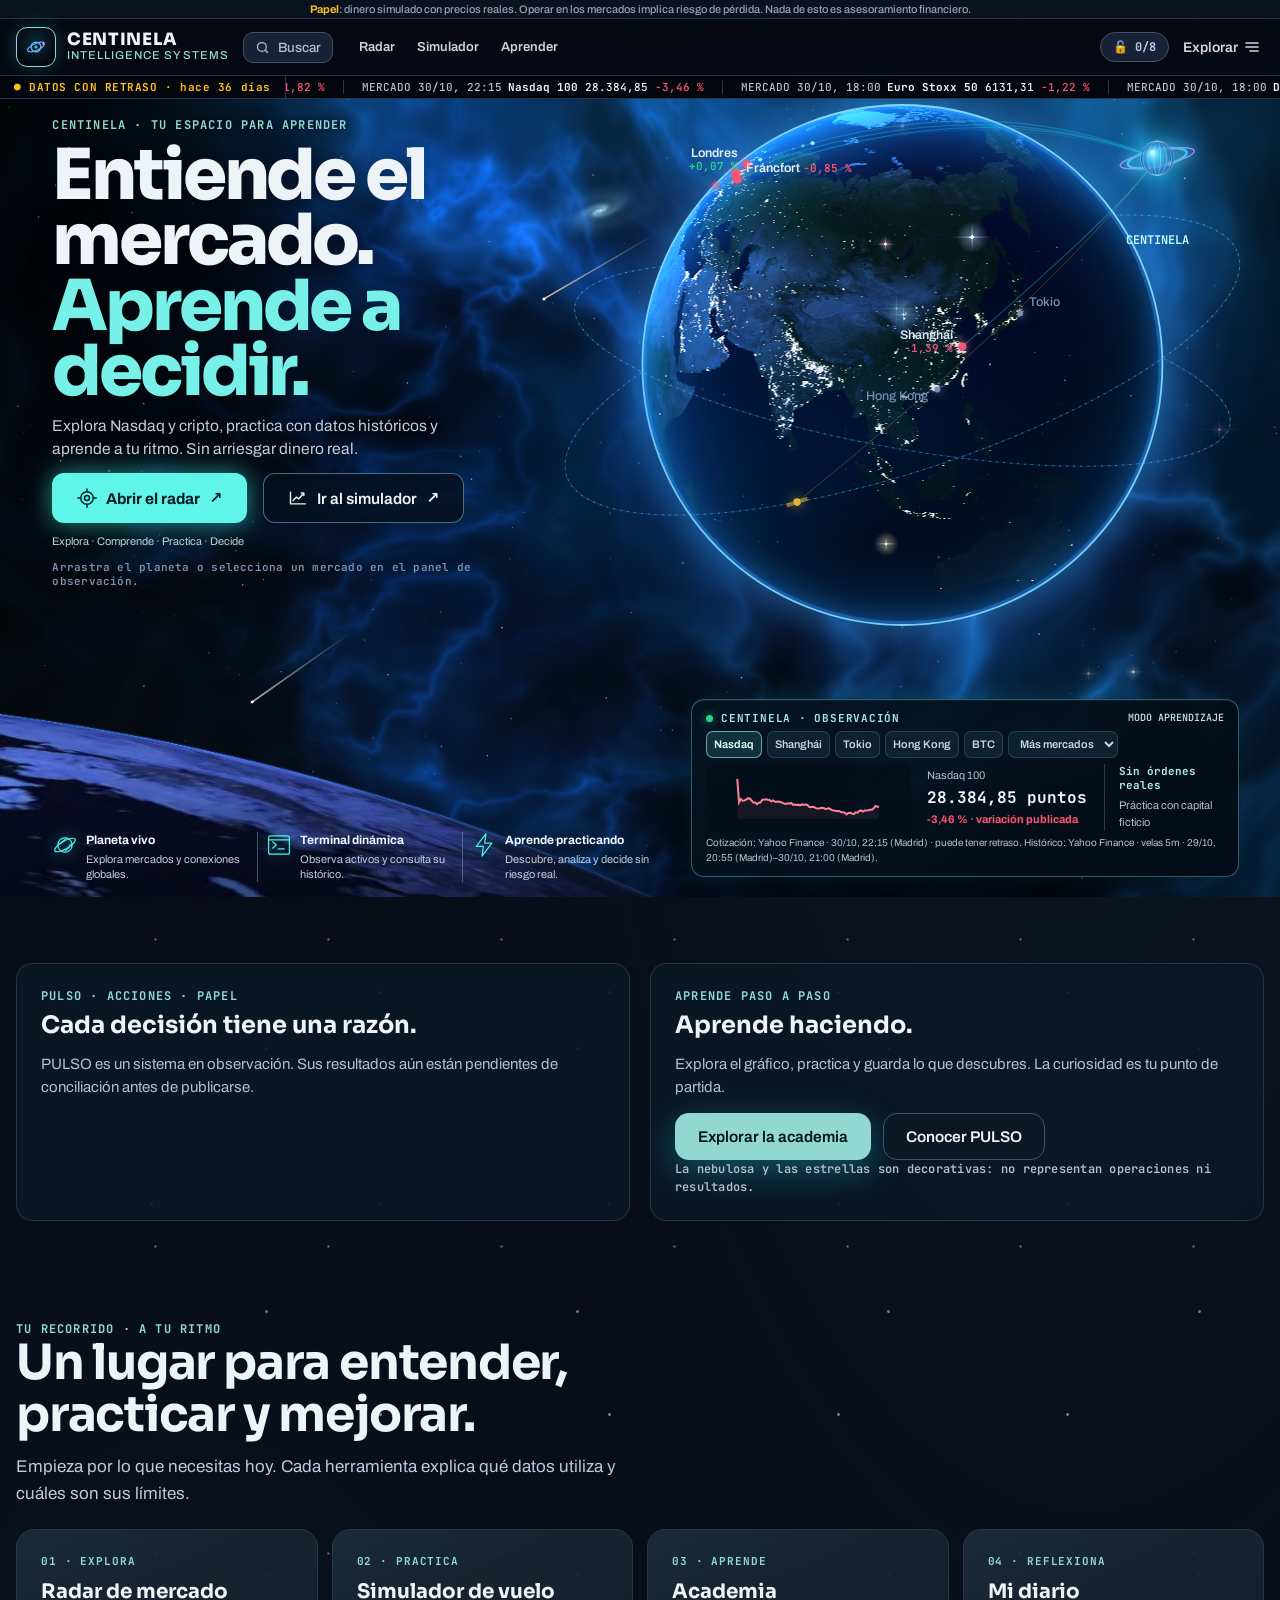
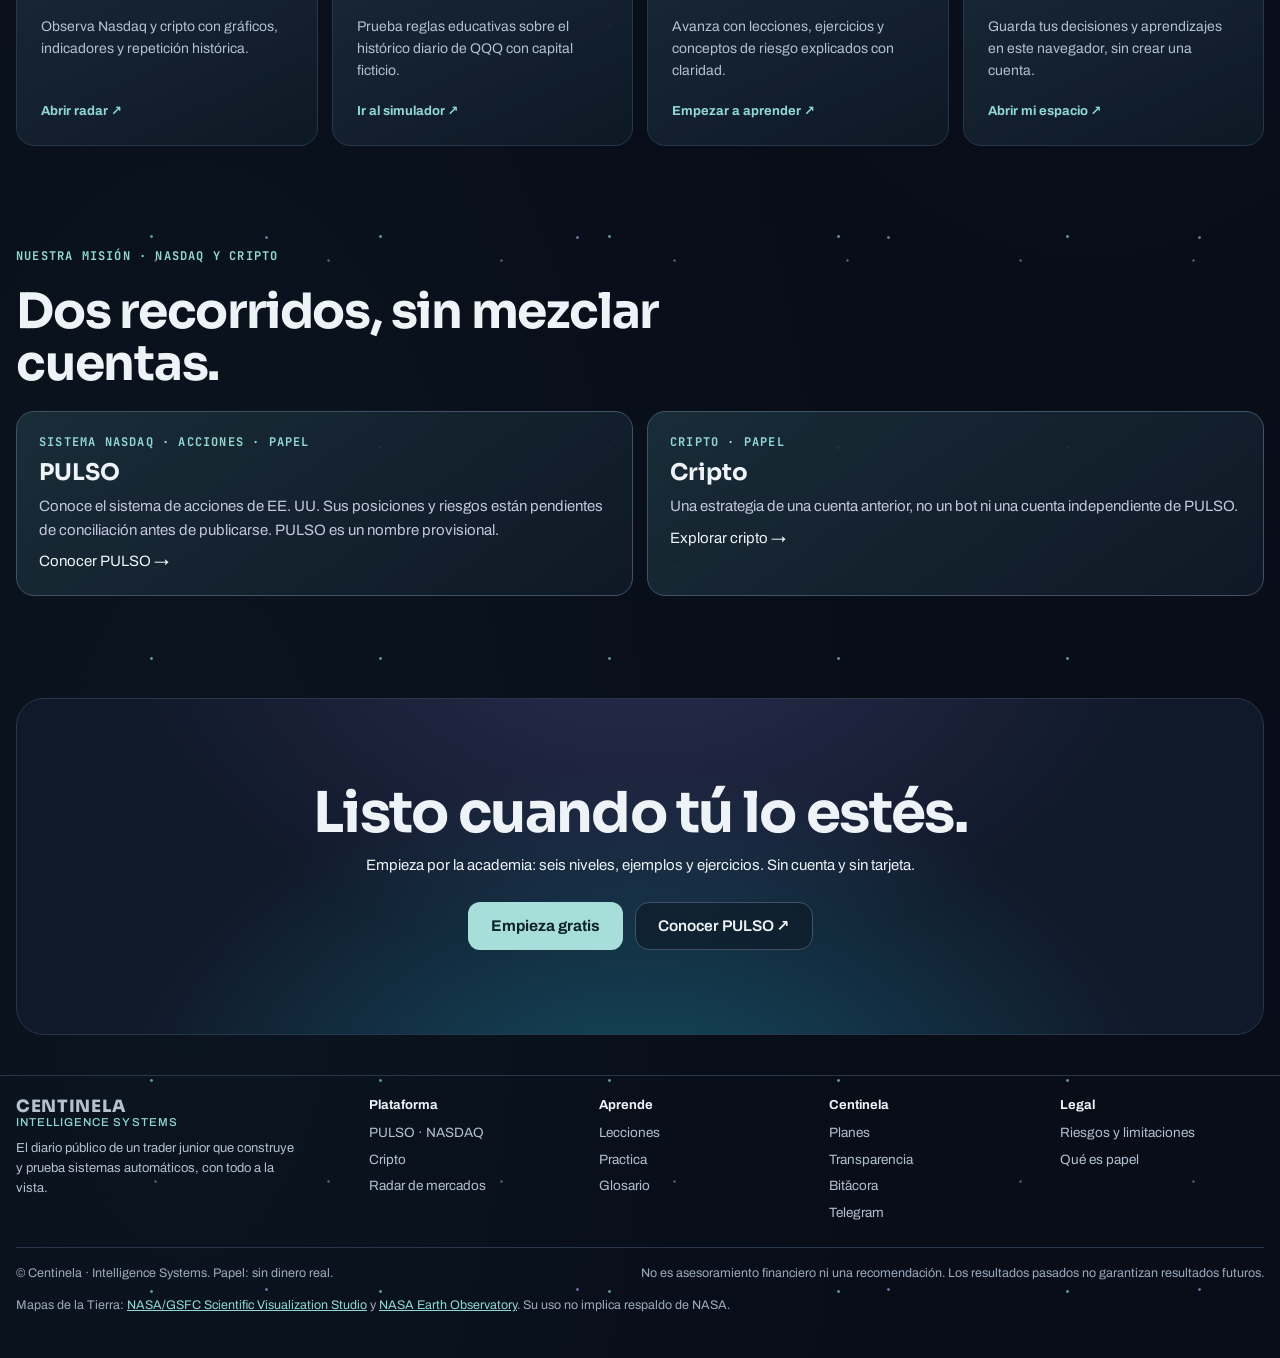
==== commit 6d761d31: "Despejar el planeta en la portada Co-authored-by: Copilot <223556219+Copilot@users.noreply.github.co" ====
--- a/index.html
+++ b/index.html
@@ -841,7 +841,7 @@
 #v-inicio .mercado-flotante{box-sizing:border-box;width:150px;min-width:0;max-width:none;height:54px;min-height:0;padding:8px 11px;gap:2px;backdrop-filter:none}
 #v-inicio .mercado-flotante small{font-size:9.5px;white-space:nowrap;overflow:hidden;text-overflow:ellipsis}
 #v-inicio .escena .consola.radar-portada{
-  left:54%;right:3.2%;bottom:96px;padding:11px 14px;border-radius:13px;
+  left:54%;right:3.2%;bottom:20px;padding:11px 14px;border-radius:13px;
   background:linear-gradient(145deg,rgba(4,20,34,.97),rgba(3,12,22,.96));backdrop-filter:none;
   box-shadow:0 14px 40px rgba(0,0,0,.5),0 0 22px rgba(38,183,214,.15),inset 0 1px rgba(255,255,255,.06)}
 #v-inicio .rp-mercados{margin:6px 0;gap:5px}
@@ -849,7 +849,7 @@
 #v-inicio .rp-grafico{min-height:48px}
 #v-inicio .rp-grafico svg{height:48px}
 #v-inicio .rp-fuente{margin-top:5px}
-.home-rasgos{position:absolute;z-index:2;left:clamp(24px,4.1vw,56px);bottom:15px;width:min(880px,65%);display:grid;grid-template-columns:repeat(3,minmax(0,1fr));gap:0}
+.home-rasgos{position:absolute;z-index:2;left:clamp(24px,4.1vw,56px);bottom:15px;width:min(880px,calc(54% - clamp(24px,4.1vw,56px) - 24px));display:grid;grid-template-columns:repeat(3,minmax(0,1fr));gap:0}
 .home-rasgos>div{display:flex;align-items:flex-start;gap:14px;padding:0 20px;border-left:1px solid rgba(163,219,238,.35)}
 .home-rasgos>div:first-child{padding-left:0;border-left:0}
 .home-rasgo-ico{width:38px;height:38px;flex:none;stroke:#4cf4ec;stroke-width:1.8;stroke-linecap:round;stroke-linejoin:round;filter:drop-shadow(0 0 8px rgba(43,233,238,.55))}
@@ -859,6 +859,12 @@
 .home-contexto>div{padding:24px;border:1px solid var(--borde);border-radius:16px;background:rgba(10,24,39,.88)}
 .home-contexto h2{margin:8px 0;font:700 24px/1.1 var(--f-disp)}
 .home-contexto p:not(.ceja){color:var(--tenue);line-height:1.5}
+@media(min-width:821px) and (max-width:1300px){
+  .home-rasgos>div{gap:8px;padding:0 8px}
+  .home-rasgo-ico{width:26px;height:26px}
+  .home-rasgos p{font-size:11px}
+  .home-rasgos b{font-size:12px}
+}
 @media(max-width:820px){
   #v-inicio .escena-fija{height:max(700px,calc(100svh - 112px))}
   #v-inicio .capa.izq{left:16px;right:16px;top:20px;width:auto;gap:10px}
@@ -866,7 +872,7 @@
   #v-inicio #c1 .ctas{gap:10px}
   #v-inicio #c1 .btn{padding:12px 14px}
   #v-inicio .home-btn-ico{width:17px;height:17px}
-  #v-inicio .escena-fija::before{left:-15%;bottom:-180px;width:150%;height:270px}
+  #v-inicio .escena-fija::before{left:-15%;bottom:-255px;width:150%;height:270px}
   #v-inicio .escena .consola.radar-portada{display:none}
   #v-inicio .rp-mercados button,#v-inicio .rp-mercados select{min-height:44px}
   .home-rasgos{display:none}
@@ -2372,7 +2378,9 @@
     function cinta(){const c=document.querySelector('.cinta'),h=c&&document.body.classList.contains('en-inicio')?c.offsetHeight:0,v=h+'px';
       if(document.documentElement.style.getPropertyValue('--cinta')!==v)document.documentElement.style.setProperty('--cinta',v);}
     function tam(){cinta();const r=hero.getBoundingClientRect(),d=Math.min(1.5,window.devicePixelRatio||1);if(!r.width||!r.height)return;
-      const cambio=r.width!==MUNDO.W||r.height!==MUNDO.H;
+      const movil=window.matchMedia?matchMedia('(max-width: 820px)').matches:window.innerWidth<=820;
+      const cambio=r.width!==MUNDO.W||r.height!==MUNDO.H||movil!==MUNDO.movil;
+      if(movil&&!MUNDO.movil)MUNDO.lat0=28;MUNDO.movil=movil;
       MUNDO.W=r.width;MUNDO.H=r.height;
       const c1=$('c1'),cons=$('consola');bordeTexto=c1.offsetLeft+c1.offsetWidth;
       limiteTarjetas=cons.offsetParent?cons.offsetTop-8:r.height-8;geometria=null;ultimaTarjeta=0;
@@ -2381,18 +2389,17 @@
       let s=11;const rn=()=>{s=(s*16807)%2147483647;return s/2147483647;};
       est=Array.from({length:Math.round(r.width*r.height/3800)},()=>({x:rn()*r.width,y:rn()*r.height,r:rn()*1.3+.2,f:rn()*6.28,v:.4+rn()*2}));
       /* estrellas brillantes con destellos, lejos del texto */
-      const enTexto=(x,y)=>r.width<820?y<r.height*.56:(x<r.width*.43&&y<r.height*.8);brillantes=[];
+      const enTexto=(x,y)=>movil?y<r.height*.56:(x<r.width*.43&&y<r.height*.8);brillantes=[];
       for(let i=0,n=Math.max(5,Math.round(r.width*r.height/85000));i<n*8&&brillantes.length<n;i++){const x=rn()*r.width,y=rn()*r.height;if(enTexto(x,y))continue;
         brillantes.push({x,y,r:.8+rn()*1.2,h:6+rn()*12,s:10+rn()*26,f:rn()*6.28,v:.5+rn()*1.5,c:['255,255,255','180,210,255','255,190,230','255,225,170','170,240,255'][Math.floor(rn()*5)]});}
-      if(CIELO){const e=r.width<820?.6:.65;CIELO.cv.width=Math.max(2,Math.round(r.width*e));CIELO.cv.height=Math.max(2,Math.round(r.height*e));cieloSucio=true;}
-      if(r.width<820&&!MUNDO.movil)MUNDO.lat0=28;MUNDO.movil=r.width<820;}
+      if(CIELO){const e=movil?.6:.65;CIELO.cv.width=Math.max(2,Math.round(r.width*e));CIELO.cv.height=Math.max(2,Math.round(r.height*e));cieloSucio=true;}}
     function geom(){
       if(geometria)return geometria;
       const W=MUNDO.W,H=MUNDO.H,c1=$('c1');
-      if(W<820){const tb=c1.offsetTop+c1.offsetHeight,R=Math.max(32,Math.min(W*.48,(H-tb-28)/2)),top=H-2*R-16;
+      if(MUNDO.movil){const tb=c1.offsetTop+c1.offsetHeight,R=Math.max(32,Math.min(W*.48,(H-tb-28)/2)),top=H-2*R-16;
         return geometria={cx:W/2,cy:top+R,R,nx:Math.min(W-34,W/2+R*.72),ny:Math.max(tb+26,top-6),nr:13,movil:true};}
-      const x0=Math.max(bordeTexto+36,W*.4),R=Math.max(100,Math.min((W-x0)*.43,H*.34,260));
-      const cx=Math.min(W-R*.75,Math.max(x0+R*.65,W*.705)),cy=Math.max(R+6,H*.31),nr=Math.max(14,R*.12);
+      const x0=Math.max(bordeTexto+36,W*.4),R=Math.max(100,Math.min((W-x0)*.43,H*.34,260,(limiteTarjetas-18)/2));
+      const cx=Math.min(W-R*.75,Math.max(x0+R*.65,W*.705)),cy=Math.min(Math.max(R+6,H*.31),limiteTarjetas-R-10),nr=Math.max(14,R*.12);
       return geometria={cx,cy,R,nx:cx+R*.98,ny:Math.max(nr*1.9,cy-R*.8),nr,movil:false};
     }
     function proy(la,lo,G){const f=rad(la),l=rad(lo)-rad(MUNDO.lon0),f0=rad(MUNDO.lat0);
@@ -2413,12 +2420,14 @@
       if(capaFlotante.hidden){cajasTarjetas=[];return;}
       if(!quieto&&!MUNDO.arr&&t-ultimaTarjeta<100)return;
       ultimaTarjeta=t;const limite=limiteTarjetas,ocupadas=cajasTarjetas=[];
-      const coloca=(el,x,y,dx,dy)=>{
+      const coloca=(el,x,y)=>{
         const ancho=150,alto=54;
         const izq=Math.min(MUNDO.W-ancho-8,Math.max(8,bordeTexto+16)),der=MUNDO.W-ancho-8;
         const maxY=limite-alto;if(maxY<8){el.hidden=true;return;}
-        for(const [ox,oy] of [[0,0],[0,-alto-8],[0,alto+8],[-ancho-8,0],[ancho+8,0],[-ancho-8,-alto-8],[ancho+8,-alto-8]]){
-          const px=Math.max(izq,Math.min(der,x+dx+ox)),py=Math.max(8,Math.min(maxY,y+dy+oy));
+        const columnas=[G.cx-G.R-ancho-12,G.cx+G.R+12].filter(px=>px>=izq&&px<=der)
+          .sort((a,b)=>Math.abs(a+ancho/2-x)-Math.abs(b+ancho/2-x));
+        for(const px of columnas)for(const oy of [0,-62,62,-124,124,-186,186,-248,248]){
+          const py=Math.max(8,Math.min(maxY,y-alto/2+oy));
           if(ocupadas.some(r=>px<r.x+r.w+8&&px+ancho+8>r.x&&py<r.y+r.h+8&&py+alto+8>r.y))continue;
           ocupadas.push({x:px,y:py,w:ancho,h:alto});el.style.transform=`translate(${Math.round(px)}px,${Math.round(py)}px)`;return;
         }
@@ -2431,8 +2440,7 @@
         small.className=dato?cl(dato.cambio_pct):'';
         el.classList.toggle('seleccionado',MUNDO.fijo===ci);
         el.setAttribute('aria-pressed',String(MUNDO.fijo===ci));
-        const dx=ci.c==='Tokio'?18:ci.c==='Londres'?-65:-150,dy=ci.c==='Hong Kong'?8:-58;
-        coloca(el,ci._x,ci._y,dx,dy);
+        coloca(el,ci._x,ci._y);
       }
       criptoFlotante.hidden=sat.tapado;
       if(!criptoFlotante.hidden){
@@ -2441,7 +2449,7 @@
         const small=criptoFlotante.querySelector('small');if(small.textContent!==txt)small.textContent=txt;
         criptoFlotante.classList.toggle('seleccionado',MUNDO.fijo==='cripto');
         criptoFlotante.setAttribute('aria-pressed',String(MUNDO.fijo==='cripto'));
-        coloca(criptoFlotante,sat.x,sat.y,14,-28);
+        coloca(criptoFlotante,sat.x,sat.y);
       }
     }
     function ctrl(x,y,G){const mx=(x+G.nx)/2,my=(y+G.ny)/2,dx=mx-G.cx,dy=my-G.cy,d=Math.hypot(dx,dy)||1;return [mx+dx/d*G.R*.32,my+dy/d*G.R*.32];}
@@ -2471,7 +2479,7 @@
       g.restore();}
     function pintaSat(s,on){g.save();g.translate(s.x,s.y);g.rotate(-.32);g.fillStyle='rgba(251,191,36,.55)';g.fillRect(-11,-2,7,4);g.fillRect(4,-2,7,4);g.restore();
       g.fillStyle='#fbbf24';g.shadowColor='#fbbf24';g.shadowBlur=on?20:12;g.beginPath();g.arc(s.x,s.y,on?5:3.8,0,6.283);g.fill();g.shadowBlur=0;
-      if(MUNDO.W<820){g.font='600 11px Archivo, system-ui, sans-serif';g.fillStyle='#fde68a';
+      if(MUNDO.movil){g.font='600 11px Archivo, system-ui, sans-serif';g.fillStyle='#fde68a';
         const ancho=g.measureText('Cripto 24/7').width,derecha=s.x+12+ancho>MUNDO.W-8;
         g.textAlign=derecha?'right':'left';const x=derecha?Math.min(MUNDO.W-8,Math.max(ancho+8,s.x-12)):Math.max(8,s.x+12);
         g.fillText('Cripto 24/7',x,s.y+4);}}
@@ -2534,7 +2542,7 @@
         if(!quieto&&st.e.abierta){const pr=(t/1500+ci.lat/7)%1;g.strokeStyle=`rgba(43,212,138,${(.6*(1-pr)).toFixed(3)})`;g.lineWidth=1.2;g.beginPath();g.arc(ci._x,ci._y,5+pr*15,0,6.283);g.stroke();}
         g.fillStyle=c;g.shadowColor=c;g.shadowBlur=on?20:9;g.beginPath();g.arc(ci._x,ci._y,on?5.6:ci.ref?3:4,0,6.283);g.fill();g.shadowBlur=0;
         if(!G.movil&&flotantes.some(f=>f.ci===ci&&!f.el.hidden))continue;
-        const [dx,dy,al]=ci.lab,lx=ci._x+dx,ly=ci._y+dy;g.textAlign=al;g.font=`${ci.ref?500:600} ${MUNDO.W<820?11:12.5}px Archivo, system-ui, sans-serif`;g.fillStyle=ci.ref?'#8492ab':'#e6edf7';
+        const [dx,dy,al]=ci.lab,lx=ci._x+dx,ly=ci._y+dy;g.textAlign=al;g.font=`${ci.ref?500:600} ${MUNDO.movil?11:12.5}px Archivo, system-ui, sans-serif`;g.fillStyle=ci.ref?'#8492ab':'#e6edf7';
         const x=st.ind[0],wCiudad=g.measureText(ci.c+' ').width,conCambio=x&&x.cambio_pct!=null&&(!G.movil||on);
         const ancho=wCiudad+(conCambio&&al==='left'?70:0),caja={l:al==='left'?lx:lx-ancho,r:al==='left'?lx+ancho:lx,t:ly-14,b:ly+(conCambio&&al==='right'?15:3)};
         const libre=!etiquetas.some(q=>caja.l<q.r+4&&caja.r>q.l-4&&caja.t<q.b+4&&caja.b>q.t-4)&&
@@ -2552,7 +2560,7 @@
       g.globalAlpha=1;
     }
     function geomGal(){const W=MUNDO.W,H=MUNDO.H,c3=$('c3');
-      if(W<820){const tb=c3.offsetTop+c3.offsetHeight;return {gx:W/2,gy:tb+(H-tb)*.5,R:Math.max(90,Math.min(W*.5,(H-tb)*.56))};}
+      if(MUNDO.movil){const tb=c3.offsetTop+c3.offsetHeight;return {gx:W/2,gy:tb+(H-tb)*.5,R:Math.max(90,Math.min(W*.5,(H-tb)*.56))};}
       const x0=Math.max(c3.offsetLeft+c3.offsetWidth+30,W*.42);return {gx:x0+(W-x0)*.5,gy:H*.5,R:Math.max(140,Math.min((W-x0)*.48,H*.5))};}
     function cosmos(t,dt,p){
       const W=MUNDO.W,H=MUNDO.H,cx=W/2,cy=H*.46,lim=x=>Math.max(0,Math.min(1,x));
@@ -2591,7 +2599,7 @@
         const G=MUNDO.geo;if(G)MUNDO.orbe=[G.nx,G.ny];const o=MUNDO.orbe||[W*.78,H*.2],kw=suave((p-.1)/.2),k3=suave((p-.54)/.16),gg=k3>0?geomGal():null;
         let x=o[0]+(W/2-o[0])*kw,y=o[1]+(H*.46-o[1])*kw;if(gg){x+=(gg.gx-x)*k3;y+=(gg.gy-y)*k3;}
         const wn=Math.max(0,Math.min(1,(p-.09)/.05))*(1-Math.max(0,Math.min(1,(p-.26)/.06)));
-        CIELO.pinta(t/1000,p,wn,[x/W,1-y/H],W<820?1:0,[MUNDO.mx==null?0:MUNDO.mx/W-.5,MUNDO.my==null?0:.5-MUNDO.my/H]);cieloSucio=false;}
+        CIELO.pinta(t/1000,p,wn,[x/W,1-y/H],MUNDO.movil?1:0,[MUNDO.mx==null?0:MUNDO.mx/W-.5,MUNDO.my==null?0:.5-MUNDO.my/H]);cieloSucio=false;}
       for(const s of est){const a=.18+.55*Math.abs(Math.sin(t*.0005*s.v+s.f));g.fillStyle=`rgba(210,225,255,${a.toFixed(3)})`;g.fillRect(s.x,s.y,s.r,s.r);}
       if(brillantes.length){g.globalCompositeOperation='lighter';
         for(const b of brillantes){const tw=(quieto?.85:.6+.4*Math.sin(t*.0011*b.v+b.f));if(tw<=.01)continue;
@@ -2602,7 +2610,7 @@
         g.globalCompositeOperation='source-over';}
       if(!quieto){if(!COSMOS.fugT)COSMOS.fugT=t+2500;
         if(t>COSMOS.fugT&&wv<.3){COSMOS.fugT=t+2500+Math.random()*4500;const an=Math.PI*(.74+.2*Math.random()),v=520+320*Math.random();
-          COSMOS.fugaces.push({x:W*(W<820?.2+.75*Math.random():.5+.48*Math.random()),y:H*(.04+.36*Math.random()),vx:Math.cos(an)*v,vy:Math.sin(an)*v,v:1,c:['255,255,255','190,220,255','255,214,160'][Math.floor(Math.random()*3)]});}
+          COSMOS.fugaces.push({x:W*(MUNDO.movil?.2+.75*Math.random():.5+.48*Math.random()),y:H*(.04+.36*Math.random()),vx:Math.cos(an)*v,vy:Math.sin(an)*v,v:1,c:['255,255,255','190,220,255','255,214,160'][Math.floor(Math.random()*3)]});}
         if(COSMOS.fugaces.length){g.globalCompositeOperation='lighter';g.lineCap='round';
           COSMOS.fugaces=COSMOS.fugaces.filter(f=>{f.v-=dt/1.1;if(f.v<=0)return false;f.x+=f.vx*dt;f.y+=f.vy*dt;const a=Math.min(1,f.v*2),gx=f.x-f.vx*.16,gy=f.y-f.vy*.16;
             const gr=g.createLinearGradient(gx,gy,f.x,f.y);gr.addColorStop(0,`rgba(${f.c},0)`);gr.addColorStop(1,`rgba(${f.c},${(.9*a).toFixed(3)})`);
@@ -2650,6 +2658,7 @@
       }
       dibuja(performance.now());};
     if(window.ResizeObserver){const ro=new ResizeObserver(()=>{tam();dibuja(performance.now());});ro.observe(hero);ro.observe($('c1'));ro.observe($('consola'));}
+    window.addEventListener('resize',()=>{tam();dibuja(performance.now());});
     if(window.IntersectionObserver)new IntersectionObserver(e=>{visible=e[0].isIntersecting;decide();}).observe(hero);
     window.addEventListener('scroll',()=>{if(UI.vista!=='inicio'||!visible)return;desplazando=true;decide();clearTimeout(esperaScroll);
       esperaScroll=setTimeout(()=>{desplazando=false;decide();},150);},{passive:true});
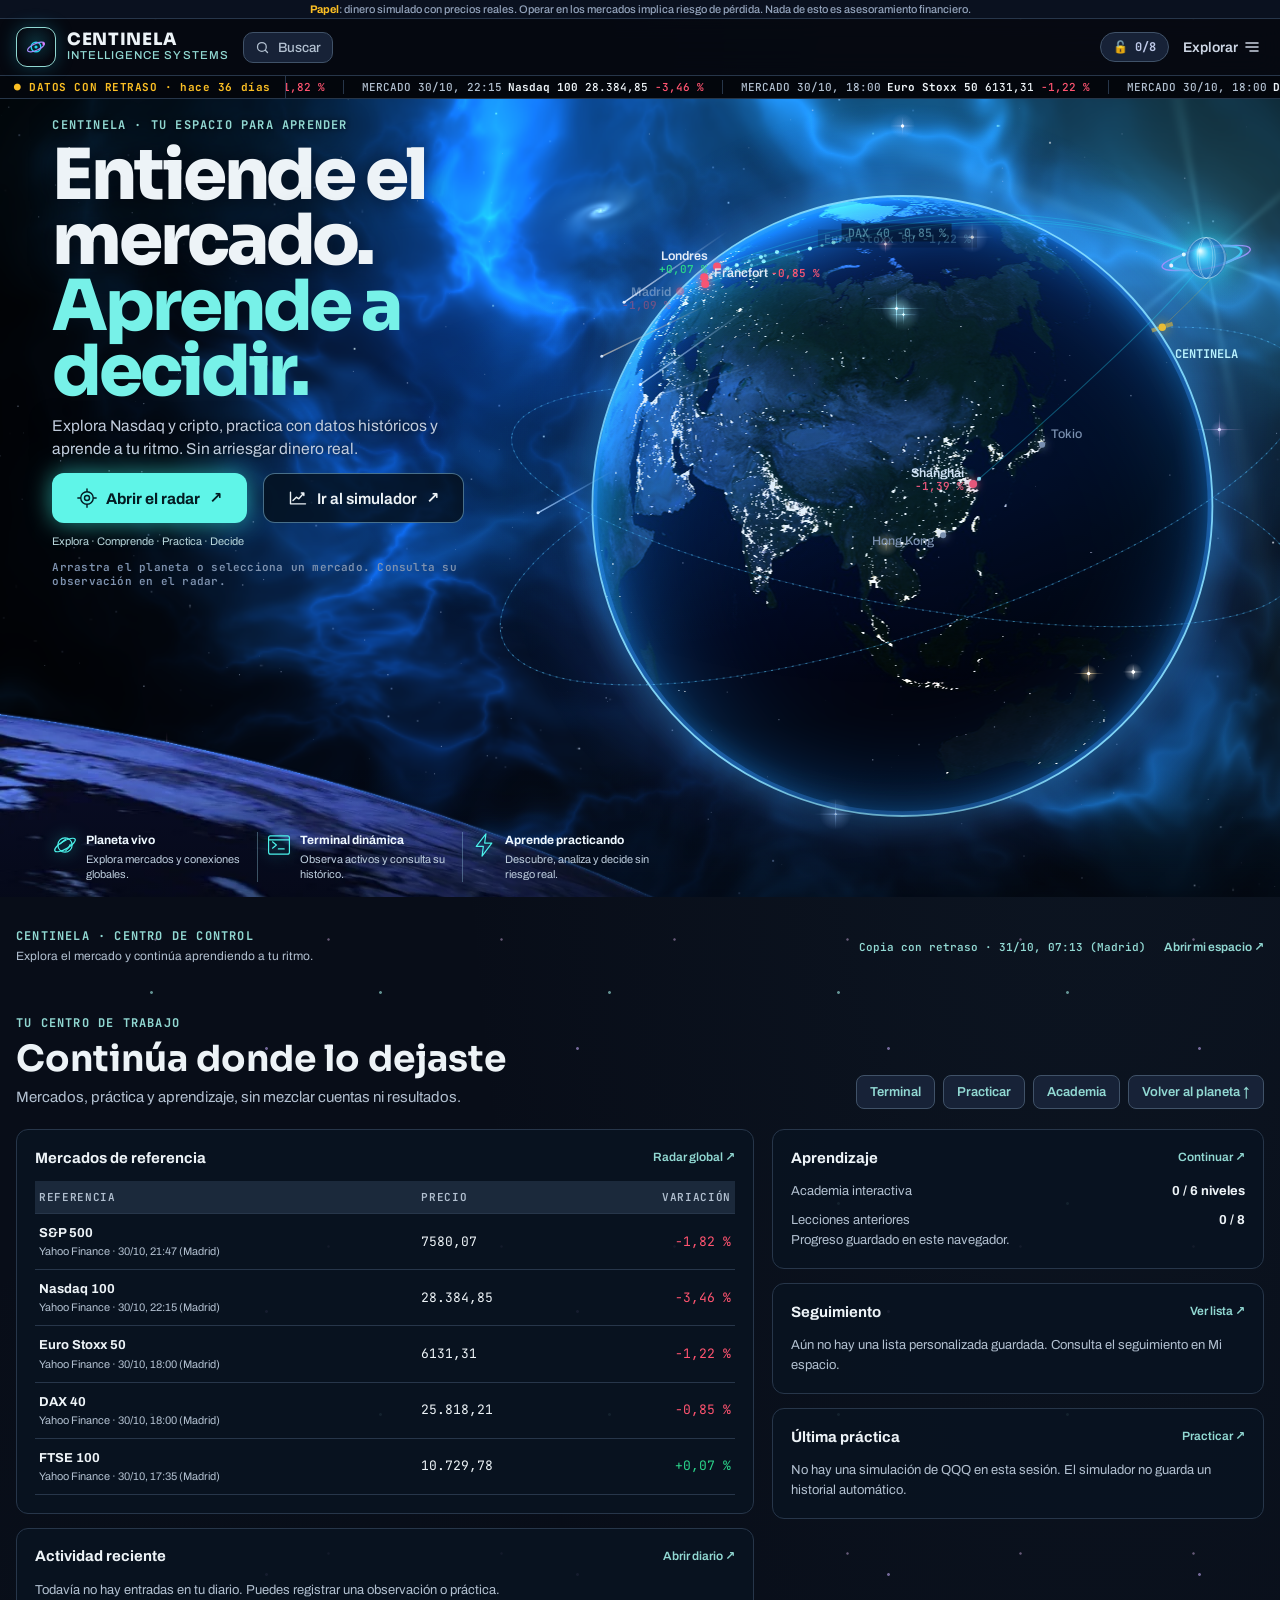
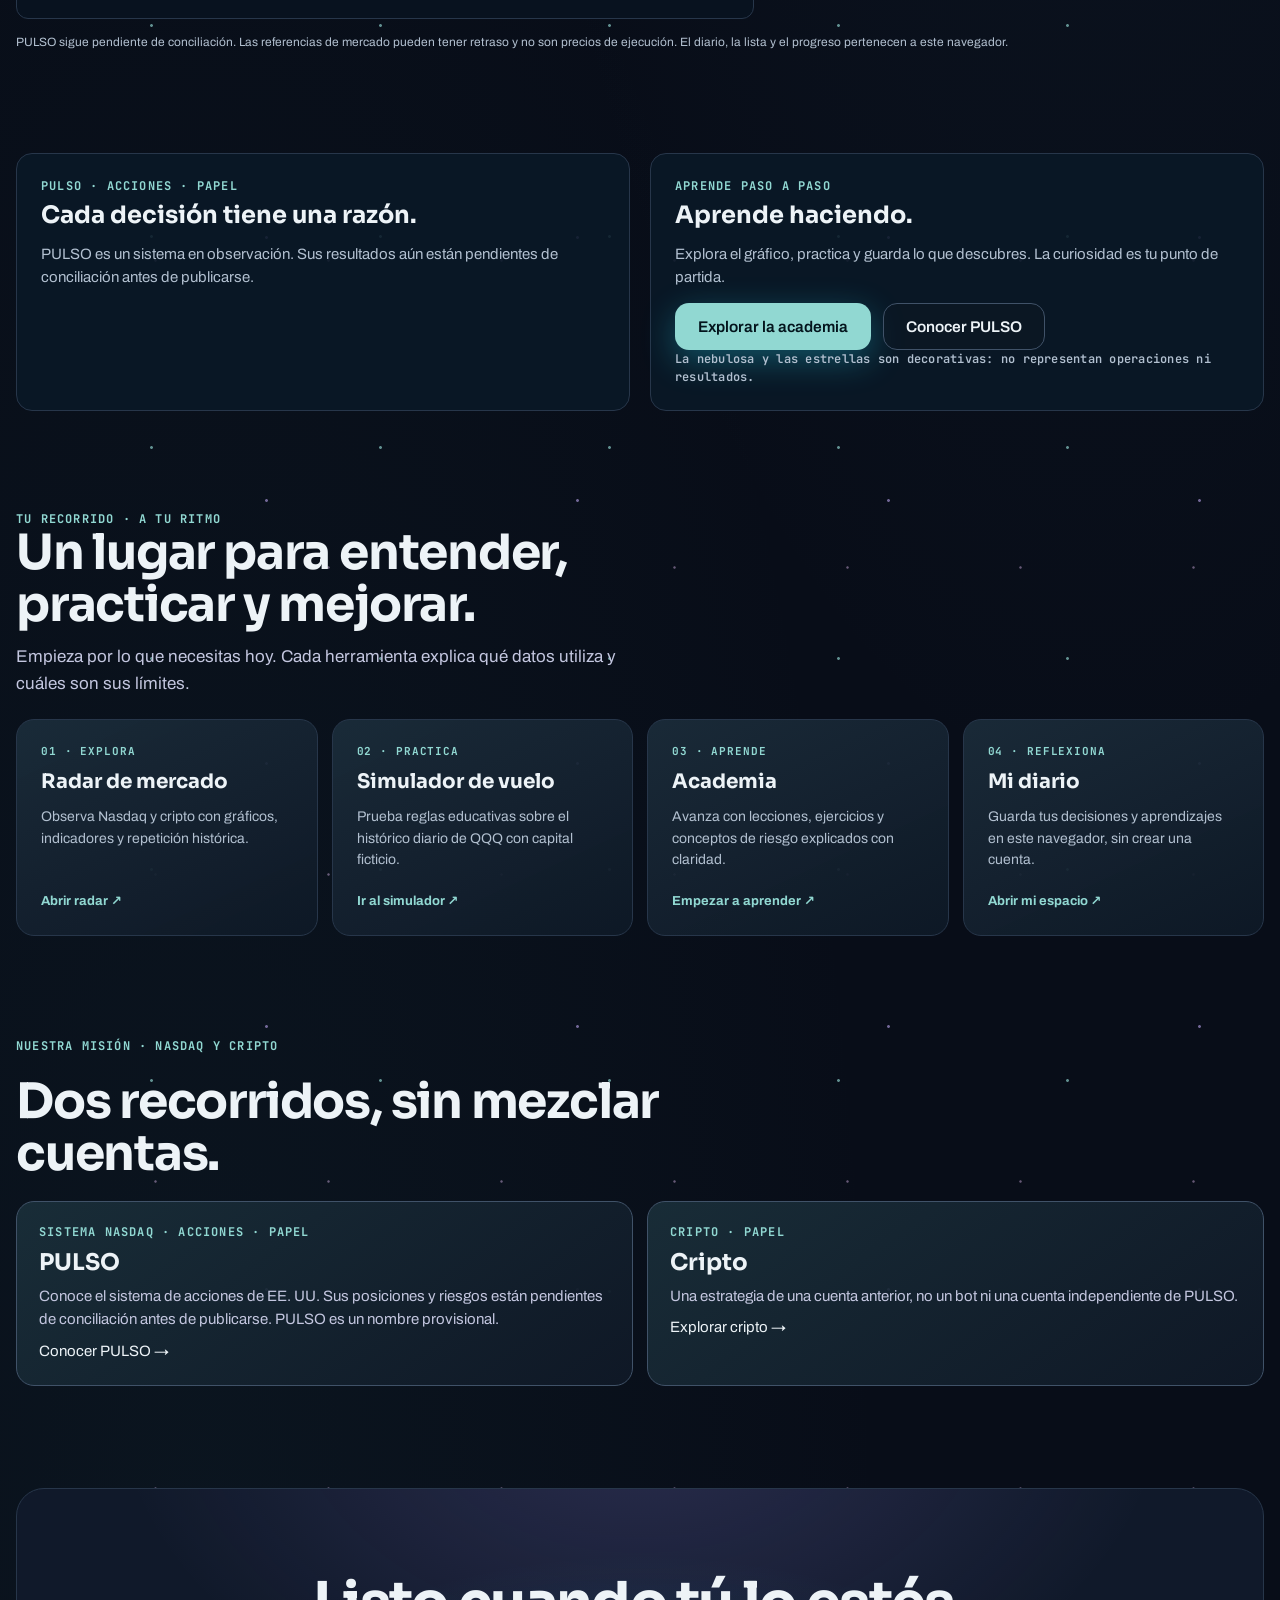
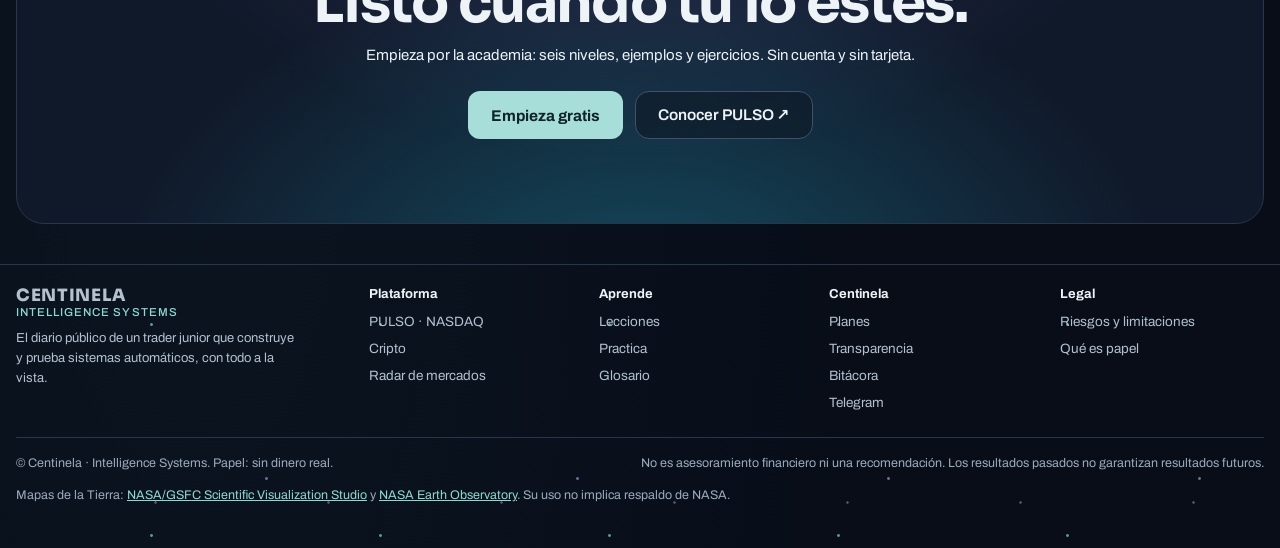
==== commit a571231d: "Actualizar web pública y terminal de mercado Co-authored-by: Copilot <223556219+Copilot@users.norepl" ====
--- a/index.html
+++ b/index.html
@@ -1,3484 +1,4093 @@
-<!doctype html><html lang="es"><head><meta charset="utf-8"><meta name="viewport" content="width=device-width,initial-scale=1,viewport-fit=cover"><title>Centinela · Intelligence Systems</title>
-<meta name="description" content="Diario público de un trader junior: sistemas automáticos en papel, con datos reales contrastados con el mercado.">
-<meta name="claude:viewport-fit-sides" content="cover">
-<link rel="preconnect" href="https://fonts.googleapis.com"><link rel="preconnect" href="https://fonts.gstatic.com" crossorigin>
-<link href="https://fonts.googleapis.com/css2?family=Sora:wght@500;600;700;800&family=Archivo:wght@400;500;600;700;800&family=JetBrains+Mono:wght@400;500;700&family=Noto+Color+Emoji&display=swap" rel="stylesheet">
-<style>
-/* CENTINELA · identidad única: fuente de verdad de todos los colores (no la redeclares en otras piezas).
-   Noche casi negra + un solo acento (teal "cian"); violeta/magenta/ámbar solo como apoyo puntual; cifras en mono. */
-:root{
-  --bg:#080d18;--bg2:#0c1322;--panel:#10192a;--panel2:#172237;--borde:#27364a;--borde2:#405268;--txt:#edf3f7;--tenue:#b2c0d0;--tenue2:#9babbd;
-  --cian:#91d8d2;--violeta:#bec9e8;--magenta:#e1a9ee;--ambar:#fbbf24;--azul:var(--cian);--sube:#2bd48a;--baja:#ff5470;
-  --sube-f:rgba(43,212,138,.12);--baja-f:rgba(255,84,112,.12);--azul-f:rgba(145,216,210,.12);--cian-f:rgba(145,216,210,.12);
-  --f-disp:"Sora","Archivo",system-ui,sans-serif;--f-ui:"Archivo",system-ui,sans-serif;--f-num:"JetBrains Mono",Consolas,monospace;--f-emo:"Noto Color Emoji","Segoe UI Emoji",sans-serif;
-  color-scheme:dark}
-*{box-sizing:border-box}
-html,body{background:var(--bg);color:var(--txt)}
-body{margin:0;font:15px/1.55 var(--f-ui);-webkit-font-smoothing:antialiased}
-body.con-barra{padding-bottom:calc(44px + env(safe-area-inset-bottom,0px))}
-body::before{content:"";position:fixed;inset:0 0 auto;height:env(safe-area-inset-top,0px);z-index:40;background:var(--bg)}
-a{color:var(--cian)}
-button{font:inherit;color:inherit}
-.num{font-family:var(--f-num);font-variant-numeric:tabular-nums}
-.sube{color:var(--sube)}.baja{color:var(--baja)}.tenue{color:var(--tenue)}
-.emo{font-family:var(--f-emo)}
-.gut{padding-left:max(16px,env(safe-area-inset-left,0px));padding-right:max(16px,env(safe-area-inset-right,0px))}
-.ancho{max-width:1320px;margin:0 auto}
-:focus-visible{outline:2px solid var(--cian);outline-offset:2px}
-
-/* ── cabecera ── */
-.top{position:sticky;top:env(safe-area-inset-top,0px);z-index:30;background:rgba(5,8,15,.82);backdrop-filter:blur(14px);-webkit-backdrop-filter:blur(14px);border-bottom:1px solid var(--borde)}
-.top-in{display:flex;align-items:center;gap:14px;min-height:64px}
-.marca{display:flex;align-items:center;gap:11px;text-decoration:none;color:var(--txt);flex:none}
-.marca-ico{width:40px;height:40px;border-radius:11px;border:1.5px solid var(--cian);display:grid;place-items:center;background:radial-gradient(circle at 50% 40%,rgba(34,211,238,.18),transparent 70%);box-shadow:0 0 18px rgba(34,211,238,.25)}
-.marca b{display:block;font:800 17px/1.1 var(--f-disp);letter-spacing:.04em}
-.marca small{display:block;font:500 11.5px/1.2 var(--f-ui);letter-spacing:.09em;color:var(--cian)}
-.menu{display:flex;gap:2px;margin-left:18px}
-.menu a{color:var(--tenue);text-decoration:none;font:600 14px var(--f-ui);padding:8px 11px;border-radius:9px}
-.menu a:hover{color:var(--txt)}.menu a.on{color:var(--violeta)}
-.top-der{margin-left:auto;display:flex;align-items:center;gap:10px}
-.directo{display:inline-block;font:700 11px var(--f-num);letter-spacing:.05em;white-space:nowrap;color:var(--tenue)}
-.directo.ok{color:var(--sube)}.directo.tarde{color:var(--ambar)}.directo.mal{color:var(--baja)}
-.directo.ok::first-letter{animation:latir 1.6s ease-in-out infinite}
-@keyframes latir{50%{opacity:.25}}
-.nivel{background:var(--panel2);border:1px solid var(--borde2);border-radius:999px;padding:6px 12px;font:700 12px var(--f-num);cursor:pointer;white-space:nowrap}
-.nivel b{color:var(--violeta)}
-.btn-g{background:none;border:0;font:600 14px var(--f-ui);cursor:pointer;padding:8px 6px;white-space:nowrap}
-.btn-w{display:inline-block;text-decoration:none;background:#fff;color:#0a0f1a;border:0;border-radius:10px 4px 10px 10px;padding:10px 24px 10px 18px;font:700 14px var(--f-ui);cursor:pointer;white-space:nowrap;clip-path:polygon(0 0,100% 0,calc(100% - 10px) 100%,0 100%)}
-.top .ancho{max-width:1480px}
-.buscar{display:flex;align-items:center;gap:8px;background:var(--panel2);border:1px solid var(--borde2);border-radius:10px;padding:7px 11px;color:var(--tenue);cursor:pointer;font:500 13.5px var(--f-ui);flex:none}
-.buscar:hover{color:var(--txt)}.buscar kbd{font:600 10.5px var(--f-num);border:1px solid var(--borde2);border-radius:5px;padding:1px 5px;color:var(--tenue2)}
-.riesgo-b{background:#0a111f;border-bottom:1px solid var(--borde);font:500 12px var(--f-ui);color:#93a3bb;text-align:center;padding-block:6px}.riesgo-b b{color:var(--ambar)}
-.cinta{position:relative}.cinta-d{position:absolute;left:0;top:0;bottom:0;z-index:2;display:flex!important;align-items:center;padding:0 14px;background:#03060c;border-right:1px solid var(--borde)}
-.explorar{display:none;background:none;border:0;cursor:pointer;font:600 14px var(--f-ui);color:#cdd6e4;padding:8px 4px;align-items:center;gap:6px}
-.cajon{border-top:1px solid var(--borde);padding:10px 0 16px}
-.cajon a{display:block;color:var(--txt);text-decoration:none;font:600 17px var(--f-disp);padding:11px 2px;border-bottom:1px solid var(--borde)}
-.cajon a.on{color:var(--violeta)}
-.cajon .fila-b{display:flex;gap:10px;margin-top:14px;align-items:center;flex-wrap:wrap}
-@media (max-width:1440px){.buscar kbd{display:none}}
-@media (max-width:1600px){.menu{display:none}.explorar{display:inline-flex}.top-der .btn-g,.top-der .btn-w{display:none}}
-@media (max-width:560px){.buscar span{display:none}.buscar{padding:8px}.riesgo-b{font-size:11px}}
-@media (max-width:560px){.top-der .directo,.top-der .nivel{display:none}.marca-ico{width:36px;height:36px}}
-@media (max-width:360px){.top-in{gap:7px}.marca{gap:7px}.marca small{display:none}.explorar{padding-inline:0}}
-/* ── cinta ── */
-.cinta{overflow:hidden;white-space:nowrap;background:#03060c;border-bottom:1px solid var(--borde);font:500 12.5px var(--f-num);padding-block:6px}
-body.en-inicio .cinta{position:sticky;top:calc(64px + env(safe-area-inset-top,0px));z-index:29}
-.cinta-pista{display:inline-block;animation:cinta 80s linear infinite}.cinta:hover .cinta-pista{animation-play-state:paused}
-@keyframes cinta{to{transform:translateX(-50%)}}
-.cinta span.it{padding:0 18px;border-right:1px solid var(--borde)}
-.cinta .et{color:var(--tenue);margin-right:6px}
-
-/* ── vistas ── */
-main{padding-block:22px 40px}
-.vista{display:none;flex-direction:column;gap:18px}.vista.on{display:flex}
-.ceja{font:700 12px var(--f-num);letter-spacing:.1em;color:var(--cian);text-transform:uppercase;margin:0}
-.tit{font:700 clamp(24px,3vw,34px)/1.15 var(--f-disp);letter-spacing:-.01em;margin:4px 0 6px}
-.intro{color:#b4c0d4;max-width:72ch;margin:0}
-.cab-v{display:flex;flex-direction:column;gap:2px;margin-bottom:4px}
-.migas{font:600 13px var(--f-ui);color:var(--tenue)}.migas a{color:var(--tenue);text-decoration:none}.migas a:hover{color:var(--txt)}
-
-/* ── portada ── */
-.hero{display:grid;grid-template-columns:minmax(0,1fr) minmax(0,1.08fr);gap:40px;align-items:center;min-height:min(calc(100vh - 140px),780px);padding-block:10px 20px}
-.hero-txt{display:flex;flex-direction:column;gap:16px}
-.hero h1{font:700 clamp(36px,5.4vw,68px)/1.03 var(--f-disp);letter-spacing:-.025em;margin:0}
-.grad{background:linear-gradient(95deg,#ffffff 0%,#d9ccff 40%,#a78bfa 70%,#22d3ee 100%);-webkit-background-clip:text;background-clip:text;color:transparent}
-.hero .sub{font-size:clamp(16px,1.5vw,18.5px);color:#b4c0d4;max-width:46ch;margin:0}
-.ctas{display:flex;gap:12px;flex-wrap:wrap;margin-top:4px}
-.btn{display:inline-flex;align-items:center;justify-content:center;gap:9px;border-radius:14px;padding:14px 22px;font:600 15.5px var(--f-ui);text-decoration:none;cursor:pointer;border:1px solid transparent;transition:transform .15s,box-shadow .15s}
-.btn:hover{transform:translateY(-1px)}
-.btn.prim{background:var(--cian);color:#03141c;box-shadow:0 10px 34px rgba(34,211,238,.32)}
-.btn.vio{background:linear-gradient(135deg,#8b5cf6,#a78bfa);color:#fff;box-shadow:0 10px 34px rgba(139,92,246,.35);border-radius:999px}
-.btn.sec{background:rgba(255,255,255,.02);color:var(--txt);border-color:var(--borde2)}
-.btn.peq{padding:9px 14px;font-size:14px;border-radius:11px}
-.confianza{display:flex;align-items:center;gap:8px;font-size:13.5px;color:var(--tenue);margin:0}
-.prueba{display:flex;align-items:center;gap:14px;margin-top:6px}
-.prueba-ic{display:flex}.prueba-ic span{width:40px;height:40px;border-radius:50%;display:grid;place-items:center;border:2px solid var(--bg);margin-left:-10px;font-size:18px;background:var(--panel2)}
-.prueba-ic span:first-child{margin-left:0;background:linear-gradient(135deg,#0e3a4a,#0b2230)}.prueba-ic span:nth-child(2){background:linear-gradient(135deg,#2c1d55,#1b1435)}.prueba-ic span:nth-child(3){background:linear-gradient(135deg,#123d2c,#0b2219)}
-.prueba b{display:block;font:700 26px/1 var(--f-disp)}.prueba small{color:var(--tenue);font-size:13px}
-.hero-vis{position:relative;aspect-ratio:1/0.86;border-radius:26px;overflow:hidden;border:1px solid var(--borde2);background:#040710;box-shadow:0 40px 120px rgba(34,211,238,.10),0 0 0 1px rgba(167,139,250,.06) inset}
-.hero-vis canvas{position:absolute;inset:0;width:100%;height:100%;display:block}
-.flot{position:absolute;z-index:2;display:flex;align-items:center;gap:9px;padding:10px 14px;border-radius:14px;background:rgba(14,20,36,.55);border:1px solid rgba(255,255,255,.13);backdrop-filter:blur(12px);-webkit-backdrop-filter:blur(12px);font:600 13.5px var(--f-ui);color:#e8eef8;box-shadow:0 10px 30px rgba(0,0,0,.35);white-space:nowrap}
-.flot i{font-style:normal;width:22px;height:22px;border-radius:7px;display:grid;place-items:center;background:rgba(255,255,255,.08);font-size:12px}
-.flot.f1{top:9%;right:6%}.flot.f2{top:47%;left:5%}.flot.f3{bottom:9%;right:7%}
-.flot.f1 i{color:var(--sube)}
-.sello-v{position:absolute;left:14px;bottom:14px;z-index:2;font:600 11.5px var(--f-ui);color:#cfd8e6;background:rgba(10,14,24,.7);border:1px solid rgba(255,255,255,.12);border-radius:999px;padding:4px 10px}
-@media (max-width:900px){
-  .hero{grid-template-columns:1fr;min-height:0;gap:22px;padding-top:4px}
-  .hero-vis{order:-1;aspect-ratio:1/0.82;border-radius:22px}
-  .flot{font-size:12px;padding:7px 10px}.flot.f2{top:auto;bottom:22%;left:4%}
-  .ctas .btn{flex:1 1 auto}}
-@media (max-width:420px){.flot.f3{display:none}}
-.bloque{display:flex;flex-direction:column;gap:14px;margin-top:22px}
-.eco{display:grid;grid-template-columns:repeat(4,minmax(0,1fr));gap:14px}
-@media (max-width:980px){.eco{grid-template-columns:repeat(2,minmax(0,1fr))}}
-.eco a,.eco button{display:flex;flex-direction:column;gap:6px;text-align:left;text-decoration:none;color:var(--txt);background:linear-gradient(180deg,var(--panel2),var(--panel));border:1px solid var(--borde);border-radius:18px;padding:18px;cursor:pointer;transition:border-color .2s,transform .2s;min-width:0}
-.eco a:hover,.eco button:hover{border-color:var(--borde2);transform:translateY(-2px)}
-.eco .ic{width:42px;height:42px;border-radius:12px;display:grid;place-items:center;font-size:20px;margin-bottom:6px}
-.eco b{font:700 17px var(--f-disp)}.eco span{color:var(--tenue);font-size:14px}
-.eco em{font-style:normal;font:600 12.5px var(--f-num);color:var(--cian);margin-top:auto;padding-top:6px}
-.pasos{display:grid;grid-template-columns:repeat(3,minmax(0,1fr));gap:14px;counter-reset:p}
-@media (max-width:800px){.pasos{grid-template-columns:1fr}}
-.paso{background:var(--panel);border:1px solid var(--borde);border-radius:18px;padding:18px;position:relative}
-.paso::before{counter-increment:p;content:"0" counter(p);font:700 12px var(--f-num);color:var(--violeta);letter-spacing:.1em}
-.paso b{display:block;font:700 18px var(--f-disp);margin:6px 0 4px}.paso p{margin:0;color:#b4c0d4;font-size:14.5px}
-.paso .dato{display:inline-block;margin-top:10px;font:700 13px var(--f-num);color:var(--sube)}
-.aviso-l{font-size:12.5px;color:var(--tenue2);max-width:90ch}
-
-/* ── portada: planeta y escenas espaciales decorativas ── */
-.escena{position:relative;height:340vh;width:100vw;margin-left:calc(50% - 50vw);margin-top:-22px}
-.escena-fija{position:sticky;top:calc(64px + var(--cinta,0px) + env(safe-area-inset-top,0px));height:calc(100vh - 64px - var(--cinta,0px));height:calc(100svh - 64px - var(--cinta,0px) - env(safe-area-inset-top,0px));min-height:540px;
-  overflow:hidden;background:#02040a;touch-action:pan-y}
-.escena canvas{position:absolute;inset:0;width:100%;height:100%;display:block}
-.capa{position:absolute;left:0;right:0;top:15vh;text-align:center;padding:0 20px;transition:opacity .5s,transform .5s;z-index:2}
-.capa.off{opacity:0;transform:translateY(-18px);pointer-events:none}
-.capa h1,.capa .h-esc,.capa .sub,.capa .ceja{text-shadow:0 2px 24px rgba(2,4,10,.95),0 0 6px rgba(2,4,10,.8)}
-.capa .grad{text-shadow:none;filter:drop-shadow(0 2px 14px rgba(2,4,10,.9))}
-.dos-c h2.t{margin-bottom:14px}
-.gig .n.largo{font-size:clamp(44px,4.8vw,78px)}
-.capa .h-esc{font:700 clamp(32px,5vw,64px)/1.04 var(--f-disp);letter-spacing:-.03em;margin:10px auto 14px;max-width:16ch}
-.capa .sub{font-size:clamp(16px,1.6vw,19px);color:#c3cede;max-width:56ch;margin:0 auto}
-.capa .sub b{color:#fff}
-.capa.izq{left:max(24px,calc((100vw - 1320px) / 2 + 16px));right:auto;top:max(28px,7vh);width:min(480px,38vw);padding:0;text-align:left;display:flex;flex-direction:column;gap:14px}
-.capa.izq h1{font:700 clamp(34px,min(4.4vw,7.4vh),66px)/1.02 var(--f-disp);letter-spacing:-.03em;margin:0}
-.capa.izq .sub{font-size:clamp(15px,1.25vw,18px);margin:0;max-width:none}
-.capa.izq .nota{margin:0}
-.pista{margin:0;font:600 12px var(--f-num);color:#7f93b0;letter-spacing:.02em}
-.ctas.c{justify-content:center;margin-top:24px}
-.nota{font-size:12.5px;color:var(--tenue);margin:12px 0 0}
-.btn.blanco{background:#fff;color:#05080f;border-radius:12px 5px 12px 12px;clip-path:polygon(0 0,100% 0,calc(100% - 14px) 100%,0 100%);padding-right:34px;font-weight:700}
-.bajar{position:absolute;bottom:12px;left:50%;z-index:2;color:var(--tenue);animation:bajar 2.2s ease-in-out infinite;font-size:20px;transform:translateX(-50%);transition:opacity .4s;pointer-events:none}
-.bajar.off{opacity:0}
-@keyframes bajar{50%{transform:translate(-50%,6px)}}
-.hx-card{position:absolute;z-index:5;width:300px;background:rgba(9,14,26,.95);border:1px solid var(--borde2);border-radius:14px;padding:12px 14px;box-shadow:0 22px 60px rgba(0,0,0,.6);font-size:13px;backdrop-filter:blur(8px);-webkit-backdrop-filter:blur(8px)}
-.hx-card b{font:700 15px var(--f-disp)}.hx-card p{margin:6px 0 0;color:#c4cede}.hx-card small{display:block;margin-top:6px;color:var(--tenue);font-size:11.5px}
-.hx-x{position:absolute;top:4px;right:6px;background:none;border:0;color:var(--tenue);font-size:20px;line-height:1;cursor:pointer;padding:4px 6px}.hx-x:hover{color:#fff}
-.hx-st{display:block;font:700 11px var(--f-num);margin-top:2px}.hx-ir{display:inline-block;margin-top:8px;font:600 12.5px var(--f-ui)}
-.hx-card .hx-est{display:flex;flex-direction:column;gap:3px;margin:3px 0 0;font-size:12.5px}.hx-est span{color:#e6edf7}.hx-est i{font-style:normal;color:var(--tenue);font-size:11.5px}
-.consola{position:absolute;left:max(16px,calc((100vw - 1320px) / 2 + 16px));right:max(16px,calc((100vw - 1320px) / 2 + 16px));bottom:46px;z-index:3;background:rgba(3,6,12,.84);
-  border:1px solid var(--borde2);border-radius:12px;padding:10px 14px;font:500 12.5px/1.65 var(--f-num);color:#9fe8f5;min-height:112px;backdrop-filter:blur(6px);-webkit-backdrop-filter:blur(6px);transition:opacity .4s}
-.consola.off{opacity:0;pointer-events:none}
-.c-cab{display:block;color:var(--sube);font-size:11px;letter-spacing:.06em;margin-bottom:2px}
-#consola-l div{white-space:nowrap;overflow:hidden;text-overflow:ellipsis}#consola-l div:not(.cur){color:#6f8aa6}
-#consola-l div.cur::after{content:'▋';color:var(--cian);animation:latir 1s steps(2) infinite;margin-left:2px}
-.escena.quieta{height:auto}.escena.quieta .escena-fija{position:relative;top:auto}
-.escena.quieta #c2,.escena.quieta #c3,.escena.quieta .bajar{display:none}
-@media (max-width:820px){.capa.izq{left:16px;right:16px;width:auto;top:20px;gap:12px}
-  .capa.izq h1{font-size:clamp(30px,8.6vw,42px)}.capa.izq .sub{font-size:15px}
-  .capa.izq .nota,.capa.izq .pista,.escena .consola{display:none}
-  .hx-card{width:min(300px,calc(100vw - 32px))}}
-@media (min-width:821px) and (max-height:760px){.capa.izq .pista{display:none}}
-@media (min-width:821px) and (max-height:600px){.capa.izq .sub,.escena .consola{display:none}}
-@media (prefers-reduced-motion:reduce){#consola-l div.cur::after{animation:none}.bajar{animation:none}}
-/* gráfico: tipo de gráfico y su explicación */
-.graf-tipo{background:var(--panel2);border:1px solid var(--borde);color:var(--txt);border-radius:8px;padding:4px 8px;font:600 12px var(--f-ui);margin-left:6px;max-width:170px}
-.graf-que{margin:0;padding:10px 14px 0;font-size:13px;color:#b4c0d4}.graf-que b{color:#fff}
-.capa.izq .h-esc{font-size:clamp(30px,3.6vw,54px)}
-/* Aprende: las estrategias, con nombre y apellidos */
-.fe-tit{font:700 clamp(20px,2vw,26px)/1.15 var(--f-disp);margin:4px 0 6px;letter-spacing:-.01em}
-.fichas-e{display:grid;grid-template-columns:repeat(auto-fill,minmax(min(100%,330px),1fr));gap:14px;margin-top:14px}
-.ficha-e{background:var(--panel);border:1px solid var(--borde);border-radius:16px;padding:16px;display:flex;flex-direction:column;gap:9px;min-width:0}
-.ficha-e.abierta{border-color:rgba(167,139,250,.45);box-shadow:0 10px 40px rgba(139,92,246,.10)}
-.fe-cab{display:flex;justify-content:space-between;gap:8px;align-items:flex-start}.fe-cab b{font:700 17px/1.25 var(--f-disp)}
-.fe-tipo{flex:none;font:700 10.5px var(--f-num);letter-spacing:.05em;text-transform:uppercase;color:var(--cian);border:1px solid rgba(34,211,238,.35);border-radius:999px;padding:3px 8px;white-space:nowrap}
-.ficha-e p{margin:0;color:#c4cede;font-size:14px}.ficha-e p b{color:#fff}
-.fe-reglas{margin:0;padding:10px 12px;background:#03060c;border:1px solid var(--borde);border-radius:10px;font:500 12.5px/1.6 var(--f-num);color:#7ff0ff;white-space:pre-wrap}
-.fe-op{display:flex;flex-direction:column;gap:6px}.fe-op .seg{text-align:left;white-space:normal}.fe-op .seg.mal{border-color:var(--baja);color:var(--baja)}
-.fe-msg{min-height:1.2em;font-size:13px;color:var(--ambar)}
-.fe-res{border-top:1px solid var(--borde);padding-top:8px;font:500 12.5px/1.65 var(--f-num);color:#b4c0d4}
-/* ── secciones de la portada ── */
-.franja{display:grid;grid-template-columns:repeat(5,minmax(0,1fr));border:1px solid var(--borde);border-radius:18px;overflow:hidden;background:var(--panel);margin-top:28px}
-.franja div{padding:16px 18px;border-right:1px solid var(--borde);min-width:0}.franja div:last-child{border-right:0}
-.franja b{display:block;font:700 22px/1.2 var(--f-num);color:#fff}.franja span{font-size:12.5px;color:var(--tenue)}
-@media (max-width:980px){.franja{grid-template-columns:1fr 1fr}.franja div{border-bottom:1px solid var(--borde)}}
-.sec-l{padding:84px 0 0;display:flex;flex-direction:column;gap:22px}
-.sec-l h2.t{font:700 clamp(30px,3.8vw,50px)/1.06 var(--f-disp);letter-spacing:-.025em;margin:0;max-width:20ch}
-.sec-l .lead{font-size:17px;color:#b4c0d4;max-width:62ch;margin:0}
-.dos-c{display:grid;grid-template-columns:minmax(0,.9fr) minmax(0,1.25fr);gap:44px;align-items:center}
-@media (max-width:960px){.dos-c{grid-template-columns:1fr;gap:24px}}
-.lista-v{list-style:none;padding:0;margin:0;display:flex;flex-direction:column;gap:10px}
-.lista-v li{display:flex;gap:10px;color:#c4cede;font-size:15px}.lista-v li::before{content:"✔";color:var(--sube);font-weight:700}
-.marco{border-radius:22px;border:1px solid var(--borde2);background:linear-gradient(180deg,#0d1526,#080d19);box-shadow:0 50px 140px rgba(34,211,238,.09);overflow:hidden}
-.marco-cab{display:flex;align-items:center;gap:8px;padding:11px 15px;border-bottom:1px solid var(--borde);font:600 12.5px var(--f-ui);color:var(--tenue)}
-.marco-cab i{width:10px;height:10px;border-radius:50%;background:#2a3446}.marco-cab i:first-child{background:#ff5f57}.marco-cab i:nth-child(2){background:#febc2e}.marco-cab i:nth-child(3){background:#28c840}
-.marco-cab .der{margin-left:auto;display:flex;gap:4px}
-.marco-cuerpo{padding:16px}
-.widgets{display:grid;grid-template-columns:repeat(4,minmax(0,1fr));gap:12px}
-@media (max-width:1000px){.widgets{grid-template-columns:1fr 1fr}}
-.wid{background:var(--panel);border:1px solid var(--borde);border-radius:16px;padding:15px;display:flex;flex-direction:column;gap:3px;text-decoration:none;color:var(--txt);transition:border-color .2s}
-.wid:hover{border-color:var(--borde2)}
-.wid .w1{display:flex;align-items:center;gap:7px;font:700 14px var(--f-ui)}.wid .w1 .est{margin-left:auto;font:700 10px var(--f-num);letter-spacing:.05em}
-.wid .px{font:700 21px var(--f-num)}.wid small{color:var(--tenue);font:500 11.5px var(--f-num)}
-.carrusel{display:grid;grid-auto-flow:column;grid-auto-columns:minmax(270px,1fr);gap:12px;overflow-x:auto;scroll-snap-type:x mandatory;padding-bottom:8px}
-@media (max-width:700px){.carrusel{grid-auto-columns:82%}}
-.op-c{scroll-snap-align:start;background:linear-gradient(180deg,var(--panel2),var(--panel));border:1px solid var(--borde);border-radius:16px;padding:15px;display:flex;flex-direction:column;gap:8px;min-width:0}
-.op-c .o1{display:flex;align-items:center;gap:8px;font:600 12px var(--f-num);color:var(--tenue)}.op-c .o1 .mk{margin-left:auto}
-.op-c b.act{font:700 19px var(--f-disp)}.op-c .res{font:700 22px var(--f-num)}
-.op-c .fila{font-size:12.5px;padding:4px 0}
-.comp table{font-size:15px}.comp td{padding:13px 14px;white-space:normal}.comp td:first-child{font-weight:700;width:18%}
-.comp td:nth-child(2){color:var(--tenue)}.comp td:nth-child(3){color:var(--txt)}.comp td:nth-child(3)::before{content:"✔ ";color:var(--sube);font-weight:700}
-.comp th:nth-child(3){color:var(--cian)}
-.gigantes{display:grid;grid-template-columns:repeat(3,minmax(0,1fr));gap:14px}
-@media (max-width:860px){.gigantes{grid-template-columns:1fr}}
-.gig{border:1px solid var(--borde);border-radius:20px;padding:26px 24px;background:radial-gradient(circle at 30% 0%,rgba(167,139,250,.10),transparent 60%),var(--panel);display:flex;flex-direction:column;gap:10px}
-.gig .n{font:800 clamp(58px,7vw,100px)/1 var(--f-disp);letter-spacing:-.04em;color:transparent;-webkit-text-stroke:1.6px rgba(196,181,253,.85)}
-.gig b{font:700 17px var(--f-disp)}.gig span{color:var(--tenue);font-size:14px}
-.perfil{background:linear-gradient(180deg,var(--panel2),var(--panel));border:1px solid var(--borde);border-radius:20px;overflow:hidden;display:flex;flex-direction:column}
-.perfil-m{display:grid;grid-template-columns:repeat(3,minmax(0,1fr));gap:1px;background:var(--borde);border-top:1px solid var(--borde)}
-.perfil-m div{background:var(--panel);padding:11px 14px}.perfil-m small{display:block;font:700 10px var(--f-num);letter-spacing:.08em;color:var(--tenue);text-transform:uppercase}.perfil-m b{font:700 17px var(--f-num)}
-.claro{display:grid;grid-template-columns:repeat(4,minmax(0,1fr));gap:14px}
-@media (max-width:980px){.claro{grid-template-columns:1fr 1fr}}@media (max-width:560px){.claro{grid-template-columns:1fr}}
-.claro div{border:1px solid var(--borde);border-radius:18px;padding:18px;background:var(--panel)}.claro b{display:block;font:700 17px var(--f-disp);margin:8px 0 4px}.claro p{margin:0;color:#b9c4d4;font-size:14px}
-.claro .ic{font-size:22px}
-.cierre{text-align:center;padding:84px 22px;margin-top:84px;border-radius:28px;border:1px solid var(--borde);background:radial-gradient(ellipse at 50% 130%,rgba(34,211,238,.28),transparent 60%),radial-gradient(ellipse at 50% -30%,rgba(167,139,250,.18),transparent 60%),var(--panel)}
-.cierre h2{font:700 clamp(32px,4.4vw,58px)/1.05 var(--f-disp);letter-spacing:-.03em;margin:0 0 12px}
-.bres{display:flex;flex-direction:column;gap:5px;margin-top:12px;max-height:60vh;overflow:auto}
-.bres-i{display:flex;justify-content:space-between;align-items:center;gap:12px;text-align:left;background:var(--panel2);border:1px solid var(--borde);border-radius:10px;padding:10px 13px;cursor:pointer}
-.bres-i:hover,.bres-i:focus-visible{border-color:var(--cian)}.bres-i span{color:var(--tenue);font-size:12.5px;white-space:nowrap}
-.pie-cols{display:grid;grid-template-columns:1.6fr repeat(4,minmax(0,1fr));gap:26px;padding-bottom:20px;border-bottom:1px solid var(--borde);margin-bottom:16px}
-@media (max-width:900px){.pie-cols{grid-template-columns:1fr 1fr}}
-.pie-cols h4{margin:0 0 8px;font:700 13px var(--f-ui);color:var(--txt)}.pie-cols a{display:block;color:var(--tenue);text-decoration:none;font-size:13.5px;padding:3px 0}.pie-cols a:hover{color:var(--txt)}
-.pie-cols p{margin:8px 0 0;font-size:13px;color:var(--tenue);max-width:40ch}
-
-/* ── tarjetas de sistema y catálogo ── */
-.dos{display:grid;grid-template-columns:repeat(auto-fit,minmax(min(100%,480px),1fr));gap:16px}
-.cat{display:flex;flex-direction:column;background:linear-gradient(180deg,var(--panel2),var(--panel));border:1px solid var(--borde);border-radius:20px;overflow:hidden;cursor:pointer;transition:border-color .2s,transform .2s;text-decoration:none;color:var(--txt)}
-.cat:hover{border-color:var(--borde2);transform:translateY(-2px)}
-.cat-cab{display:flex;align-items:center;gap:12px;padding:18px 18px 8px}
-.cat-ic{width:46px;height:46px;border-radius:14px;display:grid;place-items:center;font:800 18px var(--f-disp)}
-.cat-ic.a{background:linear-gradient(135deg,#0e4f63,#0a2a38);color:#7ff0ff}.cat-ic.t{background:linear-gradient(135deg,#3b2a78,#1d1640);color:#d7c9ff}
-.cat-cab b{font:800 20px var(--f-disp);display:block}.cat-cab small{color:var(--tenue);font-size:13.5px}
-.cat-cab .chips{margin-left:auto;display:flex;gap:6px;flex-wrap:wrap;justify-content:flex-end}
-.cat-cuerpo{padding:4px 18px 14px}
-.mercs{display:flex;gap:6px;flex-wrap:wrap;margin:6px 0 10px}.mercs span{font:600 11.5px var(--f-ui);color:#c9d3e3;background:rgba(255,255,255,.04);border:1px solid var(--borde2);border-radius:999px;padding:3px 9px}
-.cat-pie{display:flex;justify-content:space-between;align-items:center;padding:12px 18px;border-top:1px solid var(--borde);font:600 13.5px var(--f-ui);color:var(--cian)}
-.cat.prox{cursor:default;border-style:dashed;background:transparent;justify-content:center;align-items:center;text-align:center;padding:30px;color:var(--tenue);min-height:200px}
-.cat.prox:hover{transform:none}
-
-/* ── terminal (fichas, resultados, radar) ── */
-.panel{background:var(--panel);border:1px solid var(--borde);border-radius:14px;min-width:0}
-.panel-cab{display:flex;align-items:center;gap:10px;padding:11px 15px;border-bottom:1px solid var(--borde);font:800 12px var(--f-ui);letter-spacing:.1em;text-transform:uppercase;color:var(--tenue)}
-.panel-cab .der{margin-left:auto;display:flex;gap:4px;text-transform:none;letter-spacing:0}
-.panel-cuerpo{padding:13px 15px}
-.chip{font:700 10.5px var(--f-num);letter-spacing:.05em;text-transform:uppercase;padding:2px 7px;border-radius:5px;border:1px solid currentColor;white-space:nowrap}
-.chip.aprobada,.chip.vivo{color:var(--sube)}.chip.no,.chip.parado{color:var(--baja)}.chip.prueba,.chip.papel{color:var(--ambar)}
-.seg{background:var(--panel2);border:1px solid var(--borde);border-radius:7px;padding:3px 9px;cursor:pointer;font:600 12px var(--f-ui);color:var(--tenue)}
-.seg.on{color:var(--txt);border-color:var(--cian);background:var(--cian-f)}
-.mas{display:block;margin:10px auto 12px}
-.sis{cursor:pointer;transition:border-color .15s}.sis:hover{border-color:var(--borde2)}
-.sis-led{display:flex;align-items:baseline;gap:14px;flex-wrap:wrap}
-.led{font:700 34px var(--f-num);letter-spacing:.01em;color:#fff;text-shadow:0 0 18px rgba(34,211,238,.25)}
-.kpis{display:grid;grid-template-columns:repeat(4,1fr);gap:1px;background:var(--borde);border-top:1px solid var(--borde)}
-.kpis div{background:var(--panel);padding:9px 13px;min-width:0}.kpis small{display:block;font:700 10px var(--f-num);letter-spacing:.08em;color:var(--tenue);text-transform:uppercase}
-.kpis b{font:700 15px var(--f-num);white-space:nowrap}
-.cat .kpis div{background:var(--panel)}
-@media (max-width:560px){.kpis{grid-template-columns:repeat(2,1fr)}}
-.sems{display:grid;grid-template-columns:repeat(auto-fill,minmax(150px,1fr));gap:8px}
-.sem{background:var(--panel2);border:1px solid var(--borde);border-top:3px solid var(--tenue2);border-radius:9px;padding:8px 10px}
-.sem.alcista{border-top-color:var(--sube)}.sem.lateral{border-top-color:var(--ambar)}.sem.panico{border-top-color:var(--baja)}
-.sem b{font:700 13px var(--f-ui)}.sem .e{display:block;font:700 11px var(--f-num);letter-spacing:.06em;margin:2px 0}
-.sem.alcista .e{color:var(--sube)}.sem.lateral .e{color:var(--ambar)}.sem.panico .e{color:var(--baja)}
-.sem small{display:block;font:500 11px var(--f-num);color:var(--tenue)}
-.puesto{display:grid;grid-template-columns:300px minmax(0,1fr) 320px;gap:16px;align-items:start}
-@media (max-width:1180px){.puesto{grid-template-columns:minmax(0,1fr)}}
-.col{display:flex;flex-direction:column;gap:16px;min-width:0}
-.cuenta-led{padding:14px}.cuenta-led small{display:block;font:700 10px var(--f-num);letter-spacing:.1em;color:var(--tenue)}
-.cuenta-grid{display:grid;grid-template-columns:1fr 1fr;gap:1px;background:var(--borde);border-top:1px solid var(--borde)}
-.cuenta-grid div{background:var(--panel);padding:9px 14px;min-width:0}.cuenta-grid small{display:block;font:700 10px var(--f-num);letter-spacing:.08em;color:var(--tenue)}
-.cuenta-grid b{font:700 15px var(--f-num);white-space:nowrap}
-.limite{display:flex;flex-direction:column;gap:4px;padding:7px 0}.limite div{display:flex;justify-content:space-between;font-size:13px}
-.limite div span:last-child{font-family:var(--f-num)}
-.lb{height:6px;background:var(--panel2);border-radius:3px;overflow:hidden}.lb i{display:block;height:100%;background:var(--sube)}
-.lb i.medio{background:var(--ambar)}.lb i.alto{background:var(--baja)}
-.fila{display:flex;justify-content:space-between;gap:10px;padding:6px 0;border-bottom:1px solid var(--borde);font-size:13px}.fila:last-child{border-bottom:0}
-.fila span:last-child{font-family:var(--f-num);text-align:right}
-.grafica{width:100%;height:auto;display:block}
-.grafica .rej{stroke:var(--borde);stroke-width:1}.grafica .base{stroke:var(--tenue2);stroke-dasharray:4 5}
-.grafica .lin{fill:none;stroke:var(--cian);stroke-width:2}.grafica .area{fill:var(--azul-f)}
-.grafica .dd{fill:var(--baja-f);stroke:var(--baja);stroke-width:1.2}
-.grafica text{fill:var(--tenue);font:11px var(--f-num)}.grafica .fin{fill:var(--txt);font-weight:700}.grafica .pt{fill:var(--cian)}
-.grafica .barra-r{fill:var(--sube)}.grafica .barra-r.neg{fill:var(--baja)}
-.tabs-int{display:flex;gap:2px;border-bottom:1px solid var(--borde);padding:0 8px;overflow-x:auto}
-.tabs-int button{background:none;border:0;border-bottom:2px solid transparent;padding:10px 12px;cursor:pointer;font:600 13px var(--f-ui);color:var(--tenue);white-space:nowrap}
-.tabs-int button.on{color:var(--cian);border-bottom-color:var(--cian)}.tabs-int button em{font-style:normal;font:600 11px var(--f-num);background:var(--panel2);border-radius:8px;padding:1px 6px;margin-left:5px}
-.tabla{overflow-x:auto}
-table{width:100%;border-collapse:collapse;font-size:13px}
-th{font:700 10.5px var(--f-num);letter-spacing:.06em;text-transform:uppercase;color:var(--tenue);text-align:left;padding:8px 10px;border-bottom:1px solid var(--borde);white-space:nowrap;background:var(--panel)}
-td{padding:7px 10px;border-bottom:1px solid var(--borde);white-space:nowrap}
-td.n,th.n{text-align:right;font-family:var(--f-num);font-variant-numeric:tabular-nums}
-td small{display:block;color:var(--tenue);font-size:11.5px;white-space:normal;max-width:36ch}
-td.ancha{white-space:normal;min-width:220px}
-tr:hover td{background:var(--panel2)}
-.lado-l{color:var(--sube);font-weight:600}.lado-c{color:var(--baja);font-weight:600}
-.pf{display:flex;align-items:center;gap:8px;justify-content:flex-end}.pf i{display:inline-block;height:6px;border-radius:3px;background:var(--sube)}.pf i.neg{background:var(--baja)}
-.filtros{display:flex;gap:8px;flex-wrap:wrap;padding:10px 14px;border-bottom:1px solid var(--borde);align-items:center}
-select,input[type=number],input[type=search]{background:var(--panel2);color:var(--txt);border:1px solid var(--borde2);border-radius:8px;padding:7px 9px;font:14px var(--f-ui)}
-.cuenta-f{margin-left:auto;font:12px var(--f-num);color:var(--tenue)}
-.lideres li{display:grid;grid-template-columns:26px 58px 1fr auto;gap:8px;align-items:center;padding:5px 0;border-bottom:1px solid var(--borde);font-size:13px}
-.lideres ol{list-style:none;margin:0;padding:0}.lideres .p{font:600 11px var(--f-num);color:var(--tenue)}.lideres .t{font:700 13px var(--f-num)}
-.lideres .s{height:5px;background:var(--panel2);border-radius:3px;overflow:hidden}.lideres .s i{display:block;height:100%;background:var(--violeta)}
-.lideres li.tengo .t{color:var(--sube)}.lideres .tg{font:700 10px var(--f-num);color:var(--sube)}
-.aviso-p{font-size:13px;color:var(--tenue);padding:10px 15px;border-top:1px solid var(--borde);margin:0}
-.mk{display:inline-block;min-width:20px;font:700 13px var(--f-num);cursor:help}.mk.ok{color:var(--sube)}.mk.mal{color:var(--baja)}.mk.pend{color:var(--tenue)}
-td small .mk{font-size:11px;min-width:0}
-.que-hace{display:grid;grid-template-columns:repeat(auto-fill,minmax(260px,1fr));gap:10px}
-.que-hace div{background:var(--panel2);border:1px solid var(--borde);border-radius:12px;padding:11px 13px;font-size:13.5px;color:#c2ccdc}
-.que-hace b{display:flex;justify-content:space-between;gap:8px;align-items:center;color:var(--txt);font:700 13px var(--f-num);margin-bottom:4px}
-
-/* ── radar ── */
-.mercados{display:flex;gap:14px;align-items:stretch;flex-wrap:wrap}
-.horas{display:flex;gap:16px;font:500 13px var(--f-num);color:var(--tenue);flex-wrap:wrap}.horas b{color:var(--txt);font-weight:700}
-.relojes{display:flex;gap:10px;flex-wrap:wrap;row-gap:12px}
-.rj{width:92px;text-align:center}.rj svg{width:78px;height:78px;filter:drop-shadow(0 4px 10px rgba(0,0,0,.55))}
-.rj .cara{fill:#e9e6dc;stroke:var(--tenue2);stroke-width:4}.rj.abierta .cara{stroke:var(--sube)}.rj.cerrada .cara{stroke:var(--baja)}
-.rj .m{stroke:#2a2f38;stroke-width:3}.rj .h{stroke:#141820;stroke-width:5;stroke-linecap:round}.rj .mi{stroke:#141820;stroke-width:3.2;stroke-linecap:round}
-.rj .se{stroke:#d33b2c;stroke-width:1.6;stroke-linecap:round}.rj .eje{fill:var(--violeta)}
-.rj b{display:block;font:700 12px var(--f-ui)}.rj span{display:block;font:500 11.5px var(--f-num);color:var(--tenue)}
-.rj em{display:block;font:700 10px var(--f-num);font-style:normal;letter-spacing:.05em}.rj.abierta em{color:var(--sube)}.rj.cerrada em{color:var(--baja)}
-.sesiones{flex:1;min-width:0;display:grid;grid-template-columns:repeat(auto-fill,minmax(178px,1fr));gap:8px}
-.ses{background:var(--panel);border:1px solid var(--borde);border-left:3px solid var(--tenue2);border-radius:9px;padding:7px 10px;min-width:0}
-.ses.abierta{border-left-color:var(--sube)}.ses.cerrada{border-left-color:var(--baja)}.ses.pronto{border-left-color:var(--ambar)}
-.ses-1{display:flex;align-items:center;gap:6px;font:700 12.5px var(--f-ui)}.ses-1 .est{margin-left:auto;font:700 10px var(--f-num);letter-spacing:.05em}
-.ses.abierta .est{color:var(--sube)}.ses.cerrada .est{color:var(--baja)}.ses.pronto .est{color:var(--ambar)}
-.ses-h{font:700 15px var(--f-num);margin-top:2px}.ses-h small{font:500 11px var(--f-ui);color:var(--tenue)}
-.ses-b{height:4px;background:var(--panel2);border-radius:2px;margin:5px 0 3px;overflow:hidden}.ses-b i{display:block;height:100%;width:0;background:var(--sube)}
-.ses-c{font:500 11.5px var(--f-num);color:var(--tenue)}.ses.abierta .ses-c{color:var(--sube)}
-
-/* ── aprende ── */
-.ruta{display:grid;grid-template-columns:repeat(5,minmax(0,1fr));gap:12px}
-@media (max-width:1000px){.ruta{grid-template-columns:1fr 1fr}}
-@media (max-width:520px){.ruta{grid-template-columns:1fr}}
-.lec{position:relative;display:flex;flex-direction:column;gap:6px;text-align:left;background:var(--panel);border:1px solid var(--borde);border-radius:16px;padding:16px;cursor:pointer;min-width:0}
-.lec:disabled{cursor:not-allowed;opacity:.55}
-.lec .n{font:700 12px var(--f-num);color:var(--violeta);letter-spacing:.1em}
-.lec b{font:700 16px/1.25 var(--f-disp)}.lec span{font-size:13px;color:var(--tenue)}
-.lec .est{font:700 11.5px var(--f-num);margin-top:auto;padding-top:6px}
-.lec.hecha{border-color:rgba(43,212,138,.45);background:linear-gradient(180deg,rgba(43,212,138,.07),var(--panel))}.lec.hecha .est{color:var(--sube)}
-.lec.disp{border-color:rgba(167,139,250,.55);box-shadow:0 0 0 1px rgba(167,139,250,.15),0 10px 40px rgba(139,92,246,.12)}.lec.disp .est{color:var(--violeta)}
-.barra-prog{height:8px;background:var(--panel2);border-radius:999px;overflow:hidden}.barra-prog i{display:block;height:100%;background:linear-gradient(90deg,var(--violeta),var(--cian));border-radius:999px;transition:width .4s}
-.herr{display:grid;grid-template-columns:repeat(auto-fit,minmax(min(100%,460px),1fr));gap:16px}
-.bloqueo{position:relative;overflow:hidden}
-.bloqueo .velo{position:absolute;inset:0;z-index:2;display:flex;flex-direction:column;align-items:center;justify-content:center;gap:10px;text-align:center;padding:20px;background:rgba(7,11,20,.72);backdrop-filter:blur(5px);-webkit-backdrop-filter:blur(5px)}
-.velo b{font:700 17px var(--f-disp)}.velo span{color:var(--tenue);font-size:14px;max-width:36ch}
-.explica{display:grid;grid-template-columns:repeat(auto-fill,minmax(min(100%,360px),1fr));gap:14px}
-.exp{background:linear-gradient(180deg,var(--panel2),var(--panel));border:1px solid var(--borde);border-radius:16px;padding:16px;display:flex;flex-direction:column;gap:10px}
-.exp-cab{display:flex;align-items:center;gap:8px;flex-wrap:wrap}.exp-cab b{font:700 16px var(--f-disp)}
-.exp h4{margin:0;font:700 12px var(--f-num);letter-spacing:.08em;color:var(--cian);text-transform:uppercase}
-.exp p{margin:2px 0 0;font-size:14px;color:#c4cede}
-.sim{display:grid;grid-template-columns:repeat(auto-fill,minmax(150px,1fr));gap:10px}
-.sim label{display:flex;flex-direction:column;gap:4px;font-size:12.5px;color:var(--tenue)}
-.sim input{width:100%}
-.sim-out{display:grid;grid-template-columns:repeat(auto-fill,minmax(150px,1fr));gap:1px;background:var(--borde);border:1px solid var(--borde);border-radius:10px;overflow:hidden;margin-top:12px}
-.sim-out div{background:var(--panel2);padding:9px 12px}.sim-out small{display:block;font:700 10px var(--f-num);letter-spacing:.08em;color:var(--tenue);text-transform:uppercase}.sim-out b{font:700 16px var(--f-num)}
-.lector p{margin:0 0 10px;color:#c4cede}.lector b{color:var(--txt)}
-.glos-l{display:grid;grid-template-columns:repeat(auto-fill,minmax(min(100%,330px),1fr));gap:8px;margin-top:10px}
-.glos-l details{background:var(--panel2);border:1px solid var(--borde);border-radius:11px;padding:10px 13px}
-.glos-l summary{cursor:pointer;font:700 14.5px var(--f-ui)}
-.glos-l p{margin:6px 0 0;font-size:13.5px;color:#c4cede}.glos-l .real{color:var(--cian);font-size:13px}
-.insignia{display:inline-flex;align-items:center;gap:8px;font:700 13px var(--f-num);color:var(--violeta);background:rgba(167,139,250,.1);border:1px solid rgba(167,139,250,.35);border-radius:999px;padding:5px 12px}
-
-/* ── practica ── */
-.recorrido{display:grid;grid-template-columns:repeat(4,minmax(0,1fr));gap:12px}
-@media (max-width:1000px){.recorrido{grid-template-columns:1fr 1fr}}
-@media (max-width:560px){.recorrido{grid-template-columns:1fr}}
-.paso-r{background:var(--panel2);border:1px solid var(--borde);border-radius:14px;padding:14px;display:flex;flex-direction:column;gap:8px;min-width:0}
-.paso-r .n{font:700 12px var(--f-num);color:var(--violeta);letter-spacing:.1em}
-.paso-r b{font:700 16px var(--f-disp)}.paso-r p{margin:0;font-size:13.5px;color:#c4cede}
-.paso-r label{display:flex;flex-direction:column;gap:4px;font-size:12.5px;color:var(--tenue)}
-.paso-r select,.paso-r input{width:100%}
-.diag p{margin:0 0 9px;font-size:14.5px;color:#c4cede}.diag b{color:var(--txt)}
-.leyenda{display:flex;gap:14px;flex-wrap:wrap;font:600 12px var(--f-num);color:var(--tenue);margin-top:6px}.leyenda i{display:inline-block;width:14px;height:3px;border-radius:2px;margin-right:6px;vertical-align:middle}
-.retos{display:grid;grid-template-columns:repeat(auto-fill,minmax(min(100%,380px),1fr));gap:12px}
-.reto{background:var(--panel);border:1px solid var(--borde);border-radius:14px;padding:15px;display:flex;flex-direction:column;gap:9px}
-.reto .tema{font:700 11px var(--f-num);letter-spacing:.1em;color:var(--cian);text-transform:uppercase}
-.reto b{font:600 15px/1.4 var(--f-ui)}
-.reto .ops{display:flex;flex-direction:column;gap:6px}
-.reto button.op{text-align:left;background:var(--panel2);border:1px solid var(--borde2);border-radius:10px;padding:9px 12px;cursor:pointer;font:500 14px var(--f-ui)}
-.reto button.op:disabled{cursor:default}
-.reto button.op.bien{border-color:var(--sube);background:var(--sube-f)}.reto button.op.mal{border-color:var(--baja);background:var(--baja-f)}
-.reto .exp-r{font-size:13.5px;color:#c4cede;margin:0;border-left:3px solid var(--violeta);padding-left:10px}
-.niveles{display:grid;grid-template-columns:repeat(3,minmax(0,1fr));gap:14px}
-@media (max-width:900px){.niveles{grid-template-columns:1fr}}
-.nivel-c{background:linear-gradient(180deg,var(--panel2),var(--panel));border:1px solid var(--borde);border-radius:18px;padding:18px;display:flex;flex-direction:column;gap:10px}
-.nivel-c.dest{border-color:rgba(167,139,250,.5);box-shadow:0 10px 40px rgba(139,92,246,.12)}
-.nivel-c h3{margin:0;font:700 19px var(--f-disp)}.nivel-c ul{margin:0;padding-left:18px;color:#c4cede;font-size:14px}.nivel-c li{margin:5px 0}
-.nivel-c .est{font:700 12px var(--f-num);letter-spacing:.06em}.nivel-c .btn{margin-top:auto}
-
-html.bloq,html.bloq body{overflow:hidden}
-.m-in,dialog{overscroll-behavior:contain}
-.bloqueo{max-height:330px}
-@media (max-width:560px){.sm-oculto{display:none}.panel-cab{flex-wrap:wrap}}
-/* ── laboratorio de estrategias ── */
-.lab-sel{display:flex;gap:12px;align-items:flex-start;margin-bottom:10px}
-.lab-et{font:700 11px var(--f-num);letter-spacing:.1em;color:var(--tenue);text-transform:uppercase;min-width:90px;padding-top:8px}
-.lab-chips{display:flex;gap:6px;flex-wrap:wrap;flex:1;min-width:0}
-.lchip{background:var(--panel2);border:1px solid var(--borde2);border-radius:999px;padding:6px 13px;font:700 12.5px var(--f-num);cursor:pointer;color:var(--txt)}
-.lchip.on{border-color:var(--cian);background:var(--cian-f);color:#fff}.lchip.pro{color:var(--tenue);border-style:dashed}.lchip.pro:hover{color:var(--violeta);border-color:var(--violeta)}
-@media (max-width:640px){.lab-sel{flex-direction:column;gap:6px}.lab-et{padding-top:0}}
-.lab-regla{background:var(--panel2);border:1px solid var(--borde);border-radius:12px;padding:12px 14px;margin:6px 0 12px}
-.lab-regla p{margin:6px 0 0;color:#c4cede;font-size:14px}
-.lab-par{display:grid;grid-template-columns:repeat(auto-fill,minmax(170px,1fr));gap:10px;align-items:end}
-.lab-par label{display:flex;flex-direction:column;gap:4px;font-size:12.5px;color:var(--tenue)}.lab-par input{width:100%}
-.lab-pre{grid-column:1/-1;display:flex;gap:6px;flex-wrap:wrap}
-.dos-lab{display:grid;grid-template-columns:minmax(0,1.5fr) minmax(0,1fr);gap:16px;margin-top:14px;align-items:start}
-@media (max-width:980px){.dos-lab{grid-template-columns:1fr}}
-.kpis.k2{grid-template-columns:repeat(2,1fr);border:1px solid var(--borde);border-radius:12px;overflow:hidden}
-.oficial{font-size:13.5px;color:#c4cede;background:rgba(255,84,112,.06);border:1px solid rgba(255,84,112,.25);border-radius:12px;padding:10px 12px;margin-top:12px}
-.linea-t{display:grid;grid-template-columns:1.2fr 1fr 1fr;gap:8px;margin-top:12px}
-@media (max-width:800px){.linea-t{grid-template-columns:1fr}}
-.seg-t{border-radius:12px;padding:10px 12px;border:1px solid var(--borde);background:var(--panel2);display:flex;flex-direction:column;gap:2px}
-.seg-t small{font:700 10.5px var(--f-num);letter-spacing:.08em;color:var(--tenue)}.seg-t b{font:700 14px var(--f-ui)}.seg-t span{font-size:12.5px;color:var(--tenue)}
-.seg-t.dis{border-top:3px solid var(--violeta)}.seg-t.pap{border-top:3px solid var(--ambar)}
-.seg-t.res{border-top:3px solid var(--tenue2);background:repeating-linear-gradient(135deg,var(--panel2) 0 8px,#0d1422 8px 16px)}
-
-/* ── ranking de fuerza ── */
-.rk{display:grid;grid-template-columns:minmax(0,1.15fr) minmax(0,1fr)}
-@media (max-width:900px){.rk{grid-template-columns:1fr}.rk-u{border-right:0!important;border-bottom:1px solid var(--borde)}}
-.rk-u{display:flex;flex-direction:column;border-right:1px solid var(--borde)}
-.rk-fila{display:grid;grid-template-columns:22px 24px minmax(96px,1fr) minmax(60px,1.2fr) 52px 42px 14px;gap:8px;align-items:center;padding:10px 15px;background:none;border:0;border-bottom:1px solid var(--borde);cursor:pointer;text-align:left;color:var(--txt);font:inherit}
-.rk-fila:last-child{border-bottom:0}.rk-fila:hover{background:var(--panel2)}.rk-fila.on{background:var(--cian-f);box-shadow:inset 3px 0 0 var(--cian)}
-.rk-fila .p{font:700 12px var(--f-num);color:var(--tenue)}.rk-fila b{font:700 14px var(--f-ui)}.rk-fila .num{font-size:13px;text-align:right}
-.barra-f{height:6px;background:var(--panel2);border-radius:3px;overflow:hidden}.barra-f i{display:block;height:100%;background:var(--sube);border-radius:3px}.barra-f i.neg{background:var(--baja)}
-.sem-d{font-size:12px}.sem-d.alcista{color:var(--sube)}.sem-d.lateral{color:var(--ambar)}.sem-d.panico{color:var(--baja)}
-.rk-p{padding:14px 16px;display:flex;flex-direction:column;gap:8px;min-width:0}.rk-cab{font:700 16px var(--f-disp)}
-.pod{display:grid;grid-template-columns:28px minmax(70px,auto) 46px 1fr auto;gap:10px;align-items:center;background:var(--panel2);border:1px solid var(--borde);border-radius:12px;padding:9px 12px;font-size:13.5px}
-.pod .med{font-size:19px}
-.pod-lock{position:relative;display:flex;flex-direction:column;gap:6px;background:none;border:0;padding:0;cursor:pointer;color:inherit;font:inherit}
-.pod-fake{display:grid;grid-template-columns:28px 80px 1fr;gap:10px;padding:12px;border-radius:12px;border:1px dashed var(--borde2);opacity:.45}
-.pod-fake i{height:8px;border-radius:5px;background:var(--borde2)}
-.pod-txt{position:absolute;inset:0;display:grid;place-items:center;font:600 13px var(--f-ui);color:var(--violeta)}
-.fila-lock{margin:0 15px 12px;border:1px dashed var(--borde2);border-radius:10px;min-height:42px}
-.nota-u{margin:4px 0 0;font-size:13px;color:#b9c4d4;border-left:3px solid var(--violeta);padding-left:10px}
-@media (max-width:560px){.rk-fila{grid-template-columns:20px 22px minmax(80px,1fr) 48px 38px 12px}.rk-fila .barra-f{display:none}.pod{grid-template-columns:26px minmax(64px,auto) 42px 1fr}.pod .tenue{display:none}}
-/* ── opera en papel ── */
-.op-est{display:grid;grid-template-columns:repeat(auto-fill,minmax(min(100%,250px),1fr));gap:10px}
-.op-card{text-align:left;background:var(--panel2);border:1px solid var(--borde2);border-radius:14px;padding:13px;cursor:pointer;display:flex;flex-direction:column;gap:6px;color:var(--txt);font:inherit}
-.op-card:hover{border-color:var(--tenue2)}.op-card.on{border-color:var(--cian);box-shadow:0 0 0 1px var(--cian),0 10px 30px rgba(34,211,238,.12)}
-.op-card.pro{border-style:dashed;background:transparent}.op-card.pro:hover{border-color:var(--violeta)}
-.op-t{display:flex;align-items:center;gap:8px;flex-wrap:wrap}.op-card b{font:700 15px var(--f-num)}.op-card>span{font-size:12.5px;color:var(--tenue)}
-.op-form{display:grid;grid-template-columns:repeat(auto-fill,minmax(200px,1fr));gap:12px;align-items:end}
-.op-form label{display:flex;flex-direction:column;gap:4px;font-size:12.5px;color:var(--tenue)}.op-form input[type=number]{width:100%}
-.op-radio{display:flex;flex-direction:column;gap:7px}.op-radio label{flex-direction:row;align-items:center;gap:8px;color:var(--txt);font-size:14px}
-.limites{display:flex;gap:8px;flex-wrap:wrap;align-items:center;font:600 12px var(--f-num);color:var(--tenue)}
-.limites span{border:1px solid var(--borde2);border-radius:999px;padding:4px 10px}
-.pr{display:grid;grid-template-columns:1fr 1fr;gap:12px}@media (max-width:800px){.pr{grid-template-columns:1fr}}
-.pr>div{border-radius:14px;padding:14px;border:1px solid var(--borde);background:var(--panel2)}.pr .p1{border-top:3px solid var(--ambar)}.pr .p2{border-top:3px solid var(--baja)}
-.pr b{font:700 16px var(--f-disp)}.pr ul{margin:6px 0 0;padding-left:18px;color:#c4cede;font-size:14px}.pr li{margin:3px 0}
-
-/* ── gráficos, actividad, avisos y planes ── */
-.graf{height:360px;position:relative}@media (max-width:700px){.graf{height:290px}}
-.evs{display:flex;flex-direction:column}
-.ev{display:grid;grid-template-columns:30px 1fr auto;gap:10px;align-items:start;padding:10px 15px;border-bottom:1px solid var(--borde)}
-.ev p{margin:0;font-size:14px}.ev small{display:block;color:var(--tenue);font-size:12.5px;margin-top:2px}.ev time{font:500 11.5px var(--f-num);color:var(--tenue2);white-space:nowrap;padding-top:2px}
-.ev-ic{width:28px;height:28px;border-radius:9px;display:grid;place-items:center;font-size:13px;background:var(--panel2);border:1px solid var(--borde2)}
-.ev-ic.abre.largo{color:var(--sube)}.ev-ic.abre.corto{color:var(--baja)}.ev-ic.cierra{color:var(--cian)}
-.toasts{position:fixed;right:max(16px,env(safe-area-inset-right,0px));bottom:calc(60px + env(safe-area-inset-bottom,0px));z-index:50;display:flex;flex-direction:column;gap:8px;width:min(400px,calc(100vw - 32px))}
-.toast{background:rgba(13,20,34,.96);border:1px solid var(--borde2);border-radius:14px;box-shadow:0 18px 50px rgba(0,0,0,.5);transition:opacity .5s,transform .5s;animation:entra .35s ease-out}
-.toast .ev{border-bottom:0;grid-template-columns:30px 1fr}.toast .ev time{display:none}.toast.fuera{opacity:0;transform:translateY(10px)}
-@keyframes entra{from{opacity:0;transform:translateY(12px)}}
-.planes{display:grid;grid-template-columns:repeat(2,minmax(0,1fr));gap:16px}@media (max-width:820px){.planes{grid-template-columns:1fr}}
-.plan{background:linear-gradient(180deg,var(--panel2),var(--panel));border:1px solid var(--borde);border-radius:22px;padding:24px;display:flex;flex-direction:column;gap:12px}
-.plan.dest{border-color:rgba(167,139,250,.5);box-shadow:0 20px 60px rgba(139,92,246,.14)}
-.plan h3{margin:0;font:700 24px var(--f-disp)}.plan .precio{margin:0;font:800 40px var(--f-disp)}.plan .precio small{font:500 14px var(--f-ui);color:var(--tenue)}
-.plan ul{margin:0;padding-left:18px;color:#c4cede;font-size:14.5px}.plan li{margin:6px 0}.plan .btn{margin-top:auto;align-self:flex-start}
-.plan .est{font:700 12px var(--f-num);letter-spacing:.06em}
-.faq details{border-bottom:1px solid var(--borde);padding:10px 0}.faq details:last-child{border-bottom:0}.faq summary{cursor:pointer;font:700 15px var(--f-ui)}.faq p{margin:8px 0 0;color:#c4cede;font-size:14.5px}
-@media (prefers-reduced-motion:reduce){.toast{animation:none;transition:none}}
-
-.mejs{display:flex;flex-direction:column}
-.mej{display:grid;grid-template-columns:30px minmax(0,1fr) auto auto;gap:10px;align-items:center;padding:9px 15px;border-bottom:1px solid var(--borde)}
-.mej .med{font-size:18px;text-align:center;font-weight:700;color:var(--tenue)}.mej-n b{display:block;font:700 14px var(--f-ui)}.mej-n small{color:var(--tenue);font-size:12px}
-.mej-pnl{font-size:12.5px;min-width:86px;text-align:right}
-.sub-cab{padding:8px 15px;font:700 11px var(--f-num);letter-spacing:.08em;color:var(--tenue);text-transform:uppercase;border-bottom:1px solid var(--borde);background:rgba(255,84,112,.04)}
-.prox-l{display:flex;flex-direction:column}
-.px-i{display:grid;grid-template-columns:118px minmax(0,1fr) auto;gap:12px;align-items:center;padding:10px 15px;border-bottom:1px solid var(--borde)}
-.px-i b{display:block;font:700 13.5px var(--f-ui)}.px-i small{color:var(--tenue);font-size:12.5px}
-.px-t{font:700 15px var(--f-num);color:var(--cian)}.px-t.ya{color:var(--ambar);animation:latir 1.2s ease-in-out infinite}
-.px-h{font-size:12px;color:var(--tenue);text-align:right;white-space:nowrap}
-.pod-n b{display:block;font:700 14px var(--f-ui)}.pod-n small{display:block;color:var(--tenue);font-size:11.5px}
-.pod{grid-template-columns:28px minmax(0,1.5fr) 44px auto auto!important}
-@media (max-width:560px){.mej{grid-template-columns:26px minmax(0,1fr) auto}.mej-pnl{display:none}.px-i{grid-template-columns:104px minmax(0,1fr)}.px-t{font-size:13px;white-space:nowrap}.px-h{display:none}.pod{grid-template-columns:26px minmax(0,1fr) 40px auto!important}.pod>span:last-child{display:none}}
-@media (prefers-reduced-motion:reduce){.px-t.ya{animation:none}}
-
-.cod{display:block;font:600 11px var(--f-num);color:var(--tenue);letter-spacing:.02em;margin-top:2px}
-
-/* ── transparencia ── */
-.tres{display:grid;grid-template-columns:repeat(3,minmax(0,1fr));gap:14px}
-@media (max-width:860px){.tres{grid-template-columns:1fr}}
-.tipo{border-radius:16px;padding:16px;border:1px solid var(--borde);background:var(--panel)}
-.tipo b{display:block;font:700 17px var(--f-disp);margin-bottom:4px}.tipo p{margin:0;font-size:14px;color:#c4cede}
-.tipo.papel{border-top:3px solid var(--ambar)}.tipo.bt{border-top:3px solid var(--violeta)}.tipo.real{border-top:3px solid var(--tenue2)}
-.texto{max-width:80ch}.texto p,.texto li{color:#c4cede;font-size:14.5px}.texto h3{font:700 18px var(--f-disp);margin:18px 0 6px}
-.log article{display:grid;grid-template-columns:130px 1fr;gap:16px;padding:14px 16px;border-bottom:1px solid var(--borde)}
-.log time{font:600 12px var(--f-num);color:var(--tenue)}.log time em{display:block;font-style:normal;font:700 11px var(--f-num);color:var(--violeta);letter-spacing:.08em}
-.log h3{margin:0 0 4px;font:700 16px var(--f-disp)}.log p{margin:0;color:#b9c4d4;max-width:72ch}
-.log article.regla h3{color:var(--ambar)}
-@media (max-width:560px){.log article{grid-template-columns:1fr;gap:4px}}
-
-/* ── barra de estado, pie y modal ── */
-.estado-b{display:none;position:fixed;left:0;right:0;bottom:0;z-index:20;background:var(--panel);border-top:1px solid var(--borde);
-  padding-block:8px calc(8px + env(safe-area-inset-bottom,0px));overflow-x:auto;white-space:nowrap;font:500 12.5px var(--f-num)}
-body.con-barra .estado-b{display:block}
-.estado-b span{margin-right:22px;color:var(--tenue)}.estado-b b{color:var(--txt);margin-left:6px}
-.pie{border-top:1px solid var(--borde);padding-block:22px 30px;color:var(--tenue2);font-size:12.5px}
-.pie .ancho{display:flex;flex-wrap:wrap;gap:10px 24px;justify-content:space-between}
-dialog{background:var(--panel);color:var(--txt);border:1px solid var(--borde2);border-radius:20px;padding:0;width:min(640px,calc(100vw - 24px));max-height:calc(100vh - 40px)}
-dialog::backdrop{background:rgba(2,4,9,.72);backdrop-filter:blur(4px)}
-.m-in{padding:22px 22px 18px;overflow:auto;max-height:calc(100vh - 44px)}
-.m-in h2{font:700 22px var(--f-disp);margin:0 0 10px}.m-in h3{font:700 15px var(--f-disp);margin:18px 0 8px}
-.m-in p,.m-in li{color:#c4cede;font-size:14.5px}
-.m-in fieldset{border:1px solid var(--borde);border-radius:12px;margin:0 0 10px;padding:10px 12px}
-.m-in legend{font:700 14px var(--f-ui);padding:0 4px}
-.m-in label{display:flex;gap:8px;align-items:flex-start;padding:5px 2px;font-size:14px;cursor:pointer}
-.m-in fieldset.mal{border-color:var(--baja)}.m-in fieldset.bien{border-color:var(--sube)}
-.m-acc{display:flex;gap:10px;flex-wrap:wrap;margin-top:12px}
-@media (prefers-reduced-motion:reduce){.cinta-pista{animation:none}.directo.ok::first-letter{animation:none}.btn,.cat,.eco a,.eco button{transition:none}}
-.temario .panel-cuerpo{display:flex;flex-direction:column;gap:14px}
-.modulo{border:1px solid var(--borde);border-radius:14px;padding:14px 16px;background:linear-gradient(180deg,var(--panel2),var(--panel))}
-.modulo.prox{border-style:dashed;opacity:.92}
-.mod-cab{display:flex;align-items:center;gap:8px;flex-wrap:wrap}.mod-cab b{font:700 16px var(--f-disp);margin-right:4px}
-.modulo p{margin:6px 0 0;font-size:14px}
-.modulo ol{margin:10px 0 0;padding-left:20px;display:flex;flex-direction:column;gap:6px}
-.modulo li span{font-weight:600}.modulo li small{display:block;color:var(--tenue);font-size:13px}.modulo li .chip{margin-left:6px}
-.chip.nivel-libre{color:var(--sube)}.chip.nivel-registro{color:var(--cian)}.chip.nivel-pro{color:var(--violeta)}
-.productos{display:grid;grid-template-columns:repeat(auto-fill,minmax(260px,1fr));gap:14px}
-.producto{border:1px solid var(--borde);border-radius:16px;padding:16px;display:flex;flex-direction:column;gap:8px;background:linear-gradient(180deg,var(--panel2),var(--panel))}
-.producto b{font:700 17px var(--f-disp)}.producto p{margin:0;color:#c4cede;font-size:14px}
-.prod-cab,.prod-pie{display:flex;justify-content:space-between;align-items:center;gap:8px;font-size:13px}.prod-pie{margin-top:auto;padding-top:6px}
-.esp-estado{display:flex;flex-wrap:wrap;gap:8px 14px;align-items:center;font-size:13px;margin:-6px 0 14px}
-.esp-estado .chip{max-width:100%;white-space:normal;overflow-wrap:anywhere}
-.esp-vistas{display:flex;flex-wrap:wrap;gap:8px;margin:0 0 8px}
-.esp-vistas .seg{border:1px solid var(--borde);background:var(--panel);color:var(--txt);border-radius:999px;padding:7px 14px;font:600 13.5px var(--f-ui);cursor:pointer}
-.esp-vistas .seg.on{border-color:var(--cian);background:rgba(34,211,238,.12);color:var(--cian)}
-.esp-vistas .seg:focus-visible,.esp-fila:focus-visible,.estrella:focus-visible{outline:2px solid var(--cian);outline-offset:2px}
-.esp-regla{margin:0 0 14px;color:var(--tenue);font-size:14px;max-width:820px}
-.esp-tabla td,.esp-tabla th{vertical-align:middle;white-space:nowrap}
-.esp-tabla td:first-child small{display:block;font-size:12px}
-.esp-tabla th.ord{cursor:pointer;user-select:none}.esp-tabla th.ord.on{color:var(--cian)}
-.esp-fila{cursor:pointer;transition:background .2s}.esp-fila:hover{background:rgba(34,211,238,.05)}
-.esp-fila.flash-sube{animation:esp-flash-s 1.4s ease-out}.esp-fila.flash-baja{animation:esp-flash-b 1.4s ease-out}
-@keyframes esp-flash-s{0%{background:rgba(43,212,138,.28)}100%{background:transparent}}
-@keyframes esp-flash-b{0%{background:rgba(255,84,112,.28)}100%{background:transparent}}
-.pill{display:inline-block;font:700 12.5px var(--f-num);padding:3px 8px;border-radius:6px;font-variant-numeric:tabular-nums}
-.pill.sube{color:var(--sube);background:rgba(43,212,138,.12)}.pill.baja{color:var(--baja);background:rgba(255,84,112,.12)}
-.spark{display:block;overflow:visible}.spark polyline{fill:none;stroke-width:1.6;stroke-linejoin:round;stroke-linecap:round}
-.spark.sube polyline{stroke:var(--sube)}.spark.baja polyline{stroke:var(--baja)}
-.fz{display:flex;align-items:center;gap:8px}.fz b{font:600 12.5px var(--f-num);min-width:44px;text-align:right}
-.fz-b{position:relative;width:70px;height:6px;border-radius:3px;background:rgba(255,255,255,.06)}
-.fz-b::after{content:"";position:absolute;left:50%;top:-2px;bottom:-2px;width:1px;background:var(--borde2,#26344f)}
-.fz-b i{position:absolute;top:0;bottom:0;border-radius:3px}.fz-b i.sube{background:var(--sube)}.fz-b i.baja{background:var(--baja)}
-.td{display:flex;align-items:center;gap:6px}.td small{font:600 12px var(--f-num)}
-.estrella{background:none;border:0;color:var(--tenue);font-size:18px;cursor:pointer;padding:2px 6px;line-height:1}.estrella.on{color:var(--ambar,#fbbf24)}
-.esp-anadir{display:flex;gap:10px;align-items:center;flex-wrap:wrap;margin:12px 0 18px;font-size:14px}
-.esp-anadir select{background:var(--panel);color:var(--txt);border:1px solid var(--borde);border-radius:8px;padding:7px 10px;font:14px var(--f-ui);max-width:100%}
-.esp-reglas{display:grid;grid-template-columns:repeat(auto-fill,minmax(230px,1fr));gap:14px}
-.esp-reglas p{margin:4px 0 0;color:#c4cede;font-size:14px}.esp-reglas .esp-aviso{grid-column:1/-1;border-top:1px solid var(--borde);padding-top:12px}
-.sr{position:absolute;width:1px;height:1px;overflow:hidden;clip:rect(0 0 0 0)}
-.esp-precio{display:flex;align-items:center;gap:10px;flex-wrap:wrap}.esp-precio b{font-size:22px}
-.esp-graf{position:relative;padding:8px 54px 22px 0;margin:6px 0 12px;max-width:100%}.esp-graf .spark{width:100%;height:auto}
-.esp-graf .mx,.esp-graf .mn{position:absolute;right:0;font-size:11.5px;color:var(--tenue)}.esp-graf .mx{top:4px}.esp-graf .mn{bottom:22px}
-.esp-graf .pie{position:absolute;left:0;bottom:0;font-size:12px}
-.esp-aviso-m{font-size:13px;color:var(--tenue);margin-top:12px}
-.term-cab{display:flex;justify-content:space-between;align-items:flex-end;gap:16px;flex-wrap:wrap;margin-bottom:14px}
-.term-cab>div{min-width:0;max-width:760px}.term-cab .intro{margin-bottom:0}
-.term-marco{display:block;width:100%;height:calc(100vh - 170px);min-height:640px;border:1px solid var(--borde);border-radius:14px;background:#070a12}
-.term-movil{display:none;font-size:13px;color:var(--tenue);margin:0 0 10px}
-.btn-term{background:none;border:1px solid var(--borde);color:var(--cian);border-radius:6px;padding:2px 8px;font:600 12px var(--f-ui);cursor:pointer;white-space:nowrap}
-.btn-term:hover{border-color:var(--cian)}
-@media (max-width:760px){.term-movil{display:block}.term-marco{height:78vh;min-height:520px}}
-.academia-cab{display:flex;justify-content:space-between;align-items:end;gap:14px;flex-wrap:wrap}
-.academia-ruta{display:grid;grid-template-columns:repeat(auto-fit,minmax(min(100%,240px),1fr));gap:12px;margin:16px 0}
-.academia-leccion{display:flex;flex-direction:column;align-items:flex-start;gap:8px;min-height:150px}
-.academia-leccion .est{margin-top:auto}
-.academia-ayuda{display:grid;grid-template-columns:1fr auto;gap:8px}
-.academia-ayuda input{min-width:0;width:100%}
-.academia-respuesta{min-height:2em;margin:10px 0 0;color:#c4cede}
-.academia-grafico{display:block;width:100%;height:auto;max-height:210px;background:#0b1220;border:1px solid var(--borde);border-radius:12px}
-.academia-nota{font-size:12px;color:var(--tenue)}
-.academia-pasos{display:grid;gap:8px;margin:16px 0}
-.academia-pasos div{background:var(--panel2);border:1px solid var(--borde);border-radius:10px;padding:12px}
-.academia-pasos b{display:block;color:var(--cian)}
-.academia-pasos p{margin:5px 0 0}
-.academia-form fieldset{margin:14px 0;border:1px solid var(--borde);border-radius:10px;padding:12px}
-.academia-form label{display:flex;gap:8px;align-items:start;margin:8px 0}
-.academia-form input{margin-top:4px}
-.ac-elecciones{display:flex;flex-wrap:wrap;gap:8px}
-.ac-elecciones [aria-pressed="true"]{border-color:var(--cian);color:var(--cian)}
-.ac-marca circle{fill:#283e58;stroke:#e5edf8;stroke-width:2}
-.ac-marca text{fill:#fff;font-size:12px;font-weight:bold}
-.ac-marca.elegida circle{fill:#126c70;stroke:#40d5d4;stroke-width:3}
-@media (max-width:520px){.academia-ayuda{grid-template-columns:1fr}}
-@media (prefers-reduced-motion:no-preference){
-  .academia-punto{animation:academia-pulso 2s ease-in-out infinite}
-  .ac-ilustracion polyline{stroke-dasharray:1000;animation:academia-trazo 1.5s ease-out}
-  @keyframes academia-pulso{50%{opacity:.35}}
-  @keyframes academia-trazo{from{stroke-dashoffset:1000}to{stroke-dashoffset:0}}
-}
-.pulso-portada{display:grid;grid-template-columns:repeat(auto-fit,minmax(min(100%,280px),1fr));gap:14px}
-.pulso-portada a{display:flex;flex-direction:column;gap:8px;color:var(--txt);text-decoration:none;background:linear-gradient(145deg,rgba(34,211,238,.09),var(--panel));border:1px solid var(--borde2);border-radius:18px;padding:22px}
-.pulso-portada a:hover{border-color:var(--cian)}
-.pulso-portada h3{margin:0;font:700 23px var(--f-disp)}
-.pulso-portada p{margin:0;color:#b4c0d4}
-.pulso-datos{display:grid;grid-template-columns:repeat(auto-fit,minmax(min(100%,180px),1fr));gap:12px}
-.pulso-datos article{padding:16px;background:var(--panel2);border:1px solid var(--borde);border-radius:12px}
-.pulso-datos small,.pulso-datos strong{display:block}
-.pulso-datos small{color:var(--tenue)}
-.pulso-datos strong{font:700 20px var(--f-num);margin-top:5px}
-.archivo-atlas{margin:32px 0}
-.archivo-atlas>summary{cursor:pointer;padding:14px;border:1px solid var(--borde2);border-radius:12px;font-weight:700}
-/* Identidad espacial compartida entre las vistas. */
-body{isolation:isolate}
-@supports (width:100cqw){
-  body{container-type:inline-size}
-  .escena{width:100cqw;margin-left:calc(50% - 50cqw)}
-}
-.cosmos-global{position:fixed;inset:0;z-index:-1;overflow:hidden;pointer-events:none;
-  background:
-    radial-gradient(ellipse at 12% 18%,rgba(54,125,155,.14),transparent 36%),
-    radial-gradient(ellipse at 88% 46%,rgba(121,67,170,.14),transparent 38%),
-    radial-gradient(ellipse at 55% 100%,rgba(31,108,119,.10),transparent 42%)}
-.cosmos-global::before{content:"";position:absolute;inset:0;opacity:.72;
-  background-image:
-    radial-gradient(circle,rgba(165,243,235,.78) 0 1px,transparent 1.8px),
-    radial-gradient(circle,rgba(202,177,255,.75) 0 1px,transparent 1.8px),
-    radial-gradient(circle,rgba(232,194,249,.58) 0 .8px,transparent 1.6px);
-  background-size:229px 211px,311px 263px,173px 307px;
-  background-position:37px 43px,111px 128px,69px 172px;
-  animation:cosmos-centelleo 8s ease-in-out infinite alternate}
-.cosmos-global i{position:absolute;top:8%;left:76%;width:100px;height:1px;opacity:0;
-  background:linear-gradient(90deg,transparent,rgba(169,240,235,.9));transform:rotate(-25deg);
-  animation:cosmos-fugaz 19s ease-in-out infinite}
-.cosmos-global i+ i{top:26%;left:44%;width:70px;animation-delay:9s}
-@keyframes cosmos-centelleo{from{opacity:.34}to{opacity:.75}}
-@keyframes cosmos-fugaz{
-  0%,82%,100%{opacity:0;transform:translate(0,0) rotate(-25deg)}
-  84%{opacity:.65}
-  89%{opacity:0;transform:translate(-170px,80px) rotate(-25deg)}
-}
-/* Los colores (--bg, --cian…) ya son los únicos de 010_estilos_base.css: no se redeclaran aquí. */
-a{color:var(--cian)}
-.grad{background:linear-gradient(105deg,#9ee9dc 0%,#a7c7f5 42%,#d1aef0 78%,#e0afd9 100%);
-  -webkit-background-clip:text;background-clip:text;color:transparent}
-.vista .tit,.sec-l h2.t,.cierre h2,.capa .h-esc{
-  color:#bfe7e5;background:linear-gradient(105deg,#9ee9dc,#b8c5f8 55%,#ddaee7);
-  -webkit-background-clip:text;background-clip:text;-webkit-text-fill-color:transparent}
-.intro,.sec-l .lead,.pulso-portada p{color:#c3c6df}
-.panel{background:linear-gradient(150deg,rgba(22,28,52,.97),rgba(15,18,37,.97));border-color:var(--borde)}
-th{background:#1b203d;color:#b9c9e6}
-td{border-bottom-color:var(--borde)}
-.btn.blanco,.btn-w{background:linear-gradient(105deg,#9ce5d8,#b8c7f7 65%,#d3b1eb);color:#10192b}
-.pulso-portada a{background:linear-gradient(145deg,rgba(66,145,151,.15),rgba(23,25,48,.97));transition:border-color .2s,transform .2s}
-.pulso-portada a:nth-child(2){background:linear-gradient(145deg,rgba(141,82,157,.17),rgba(23,25,48,.97))}
-.pulso-portada a:hover{transform:translateY(-2px)}
-@media (min-width:821px) and (max-height:820px){.escena .consola{left:52%}}
-@media (prefers-reduced-motion:reduce){
-  .cosmos-global::before,.cosmos-global i{animation:none}
-  .cosmos-global i{display:none}
-  .pulso-portada a{transition:none}
-}
-.vuelo-config{display:grid;grid-template-columns:repeat(auto-fit,minmax(150px,1fr));gap:12px;margin:16px 0}
-.vuelo-config label{display:grid;gap:5px;color:var(--tenue);font-size:12px}
-.vuelo-config input,.vuelo-config select{width:100%;border:1px solid var(--borde2);border-radius:8px;background:var(--bg2);color:var(--txt);padding:9px;font:inherit}
-.vuelo-reglas{display:grid;grid-template-columns:repeat(auto-fit,minmax(200px,1fr));gap:10px;margin:14px 0}
-.vuelo-reglas article{background:var(--panel2);border:1px solid var(--borde);border-radius:10px;padding:12px}
-.vuelo-reglas p{margin:5px 0 0;color:var(--tenue);font-size:12px}
-.vuelo-acciones{display:flex;gap:10px;flex-wrap:wrap;align-items:center}
-.vuelo-grafico{display:block;width:100%;height:auto;margin:16px 0 6px}
-.vuelo-resumen{display:grid;grid-template-columns:repeat(auto-fit,minmax(135px,1fr));gap:10px}
-.vuelo-resumen>div{border:1px solid var(--borde);border-radius:9px;padding:10px}
-.vuelo-resumen small,.vuelo-resumen strong{display:block}.vuelo-resumen small{color:var(--tenue);font-size:11px}
-.vuelo-estado{font-size:12px;color:var(--tenue);overflow-wrap:anywhere}
-/* Una identidad visual compartida para portada, herramientas y espacio personal. */
-/* Los colores ya son los únicos de 010_estilos_base.css: no se redeclaran aquí. */
-.cosmos-global{background:radial-gradient(ellipse at 85% 12%,rgba(54,99,128,.10),transparent 42%),radial-gradient(ellipse at 15% 85%,rgba(38,100,104,.09),transparent 45%)}
-.grad,.vista .tit,.sec-l h2.t,.cierre h2,.capa .h-esc{background:none;color:#edf3f7;-webkit-text-fill-color:currentColor}
-.capa .grad{color:#a7ded9;filter:none}
-.capa .h-esc,.capa.izq h1{letter-spacing:-.035em;text-shadow:0 2px 24px rgba(2,7,15,.8)}
-.escena-fija{background:var(--bg)}
-.escena-fija::after{content:"";position:absolute;inset:auto 0 0;height:18%;z-index:1;pointer-events:none;background:linear-gradient(to bottom,transparent,var(--bg))}
-.escena .capa{transition:opacity .7s ease,transform .7s ease}
-.btn.blanco,.btn-w{background:#a7ded9;color:#10242c}
-.btn.blanco{clip-path:none;border-radius:12px;padding-right:22px}
-.btn.sec{background:rgba(13,23,36,.58)}
-.panel{background:linear-gradient(145deg,rgba(20,31,48,.98),rgba(14,23,37,.98))}
-th{background:#1b293b;color:#d0dbe5}
-.ruta-centinela{position:relative;padding-top:82px}
-.ruta-centinela .lead{margin-top:14px}
-.ruta-tarjetas{display:grid;grid-template-columns:repeat(4,minmax(0,1fr));gap:14px}
-.ruta-tarjetas a{display:flex;flex-direction:column;min-width:0;gap:12px;padding:24px;border:1px solid var(--borde);border-radius:18px;background:linear-gradient(155deg,rgba(27,45,59,.9),rgba(14,24,38,.96));color:var(--txt);text-decoration:none;transition:border-color .2s,transform .2s}
-.ruta-tarjetas a:hover{border-color:var(--cian);transform:translateY(-3px)}
-.ruta-num{font:700 11px var(--f-num);letter-spacing:.08em;color:var(--cian)}
-.ruta-tarjetas h3{margin:0;font:700 20px/1.2 var(--f-disp)}
-.ruta-tarjetas p{margin:0;color:var(--tenue);font-size:14px}
-.ruta-ir{margin-top:auto;padding-top:8px;color:var(--cian);font-weight:700;font-size:13px}
-.pulso-portada a,.pulso-portada a:nth-child(2){background:linear-gradient(145deg,rgba(27,49,60,.85),rgba(15,24,38,.98))}
-.diario{margin:24px 0}
-.diario .panel-cuerpo{display:grid;grid-template-columns:minmax(0,1fr) minmax(0,1fr);gap:24px}
-.diario form{display:grid;gap:12px;align-content:start}
-.diario label{display:grid;gap:5px;color:var(--tenue);font-size:13px}
-.diario input,.diario select,.diario textarea{width:100%;border:1px solid var(--borde2);border-radius:9px;background:var(--bg2);color:var(--txt);padding:10px;font:inherit}
-.diario [hidden]{display:none}
-.diario textarea{min-height:84px;resize:vertical}
-.diario-campos{display:grid;grid-template-columns:1fr 1fr;gap:12px}
-.diario-acciones{display:flex;gap:8px;align-items:center;flex-wrap:wrap}
-.diario-estado{font-size:13px;color:var(--tenue);min-height:1.5em;margin:0}
-.diario-estado.error{color:#ffb8a9}
-.diario-lista{display:grid;gap:10px;align-content:start}
-.diario-lista h3{margin:0;font:700 19px var(--f-disp)}
-.diario-entrada{padding:15px;border:1px solid var(--borde);border-radius:12px;background:var(--bg2);overflow-wrap:anywhere}
-.diario-entrada h4{margin:0 0 5px;font:700 16px var(--f-disp)}
-.diario-entrada p{margin:7px 0;white-space:pre-wrap;color:var(--tenue);font-size:13px}
-.diario-entrada small{color:var(--tenue2)}
-.diario-entrada .diario-acciones{margin-top:12px}
-.diario-aviso{font-size:13px;color:var(--tenue);margin:0 0 14px;max-width:85ch}
-@media(max-width:980px){.ruta-tarjetas{grid-template-columns:repeat(2,minmax(0,1fr))}}
-@media(max-width:760px){.diario .panel-cuerpo{grid-template-columns:1fr}.escena-fija::after{height:15%}}
-@media(max-width:540px){.ruta-tarjetas{grid-template-columns:1fr}.ruta-tarjetas a{padding:20px}.diario-campos{grid-template-columns:1fr}}
-@media(prefers-reduced-motion:reduce){.ruta-tarjetas a,.escena .capa{transition:none}}
-/* Panel de observación de la portada; sus cifras proceden de las fuentes indicadas. */
-.escena canvas#tierra3d{inset:auto;left:0;top:0;width:0;height:0;pointer-events:none}
-.escena-fija::before{content:"";position:absolute;z-index:1;pointer-events:none;left:-25%;bottom:-115px;width:105%;height:190px;border-radius:50%;
-  border-top:2px solid rgba(111,213,255,.62);background:radial-gradient(ellipse at 50% 0,rgba(16,87,136,.55),rgba(4,18,38,.96) 55%,transparent 75%);
-  box-shadow:0 -4px 18px rgba(27,156,234,.3),0 -1px 5px rgba(186,239,255,.6)}
-.mercados-flotantes{position:absolute;inset:0;z-index:4;pointer-events:none}
-.mercados-flotantes[hidden],.mercado-flotante[hidden]{display:none}
-.mercado-flotante{position:absolute;top:0;left:0;display:grid;gap:4px;min-width:132px;max-width:160px;min-height:54px;padding:10px 12px;
-  text-align:left;color:#eaf7ff;background:linear-gradient(135deg,rgba(4,19,33,.93),rgba(3,14,25,.89));border:1px solid rgba(88,174,205,.27);
-  border-radius:9px;box-shadow:0 12px 28px rgba(0,0,0,.4),inset 0 1px rgba(255,255,255,.05);backdrop-filter:blur(8px);pointer-events:auto;cursor:pointer}
-.mercado-flotante::after{content:"";position:absolute;right:-5px;top:13px;width:8px;height:8px;border-radius:50%;background:#85fff3;box-shadow:0 0 8px #48f4e3,0 0 20px #38d6ef}
-.mercado-flotante strong{font:700 12px var(--f-ui)}
-.mercado-flotante small{color:#c1d0dd;font:600 10px var(--f-num);line-height:1.35}
-.mercado-flotante small.sube{color:var(--sube)}.mercado-flotante small.baja{color:var(--baja)}
-.mercado-flotante:hover,.mercado-flotante:focus-visible,.mercado-flotante.seleccionado{border-color:var(--cian);box-shadow:0 10px 30px rgba(0,0,0,.45),0 0 22px rgba(59,223,227,.24)}
-.cripto-flotante::after{background:#ffcf74;box-shadow:0 0 8px #fbbf24,0 0 20px #eaa63f}
-.atajos-portada{display:none}
-@media(min-width:1100px) and (max-width:1600px){
-  body.en-inicio .atajos-portada{display:flex;align-items:center;gap:22px;margin-left:12px}
-  .atajos-portada a{color:#c8d6e0;text-decoration:none;font:600 13px var(--f-ui)}
-  .atajos-portada a:hover{color:var(--cian)}
-}
-.escena .consola.radar-portada{
-  left:max(48%,calc((100vw - 1320px) / 2 + 610px));right:max(24px,calc((100vw - 1320px) / 2 + 16px));
-  bottom:28px;min-height:0;padding:16px 18px;font:inherit;color:var(--txt);
-  border:1px solid rgba(115,216,225,.38);border-radius:16px;
-  background:linear-gradient(145deg,rgba(8,24,39,.94),rgba(4,13,25,.96));
-  box-shadow:0 20px 70px rgba(0,0,0,.45),0 0 32px rgba(48,180,215,.12),inset 0 1px rgba(255,255,255,.05)
-}
-.radar-portada-movil{display:none}
-.rp-cab,.rp-mercados,.rp-cuerpo{display:flex;align-items:center}
-.rp-cab{justify-content:space-between;gap:12px}
-.rp-titulo{font:700 11px var(--f-num);letter-spacing:.07em;color:#a6e5e2}
-.rp-titulo::before{content:"";display:inline-block;width:7px;height:7px;margin-right:8px;border-radius:50%;background:var(--sube);box-shadow:0 0 10px rgba(43,212,138,.6)}
-.rp-modo{font:600 10px var(--f-num);color:#c1d9e3;white-space:nowrap}
-.rp-mercados{gap:6px;flex-wrap:wrap;margin:11px 0}
-.rp-mercados button,.rp-mercados select{min-height:32px;padding:5px 9px;border:1px solid rgba(124,169,187,.23);border-radius:7px;background:rgba(15,35,49,.96);color:#c4d5e0;font:600 11px var(--f-ui);cursor:pointer}
-.rp-mercados button{transition:background .18s,border-color .18s,color .18s,transform .18s}
-.rp-mercados button:hover,.rp-mercados button:focus-visible{border-color:var(--cian);color:#fff}
-.rp-mercados button:active{transform:translateY(1px)}
-.rp-mercados button[aria-pressed="true"]{border-color:rgba(145,216,210,.7);background:rgba(66,164,168,.21);color:#e8fffc}
-.rp-cuerpo{gap:16px;align-items:stretch}
-.rp-grafico{display:flex;align-items:center;justify-content:center;flex:1 1 43%;min-width:0;min-height:65px;border-radius:8px;background:rgba(3,14,24,.56);color:var(--tenue);text-align:center;font-size:11px}
-.rp-grafico svg{display:block;width:100%;height:65px;overflow:visible}
-.rp-cifras{flex:1 1 34%;min-width:0;display:grid;align-content:center;gap:3px}
-.rp-cifras small,.rp-cifras span{font-size:11px;color:var(--tenue)}
-.rp-cifras strong{overflow-wrap:anywhere;font:700 16px var(--f-num)}
-.rp-cifras .sube{color:var(--sube);font-weight:700}
-.rp-cifras .baja{color:var(--baja);font-weight:700}
-.rp-simulacion{flex:0 1 25%;display:flex;flex-direction:column;justify-content:center;gap:5px;padding-left:14px;border-left:1px solid rgba(124,169,187,.3)}
-.rp-simulacion b{font:700 11px var(--f-num);color:#b4ece3}
-.rp-simulacion span{font-size:11px;color:var(--tenue)}
-.rp-fuente{margin:10px 0 0;color:#b1c2d0;font-size:10px;line-height:1.45}
-.rp-reintentar{padding:0;border:0;background:none;color:var(--cian);font:inherit;text-decoration:underline;cursor:pointer}
-.escena .capa.izq h1{max-width:10ch}
-.escena #c1 .btn.blanco{box-shadow:0 0 24px rgba(93,220,212,.23)}
-.escena #c1 .btn.blanco:hover{box-shadow:0 0 34px rgba(93,220,212,.42)}
-.escena .capa.off,.escena .consola.off{visibility:hidden}
-.rp-ir-movil,.rp-volver-movil{display:none}
-@media(max-width:820px){
-  .escena-fija::before{width:125%;left:-55%;bottom:-150px}
-  .escena .consola.radar-portada{display:none}
-  .radar-portada-movil{display:block;margin:20px auto 0;padding:16px;border:1px solid rgba(115,216,225,.38);border-radius:16px;background:linear-gradient(145deg,rgba(8,24,39,.97),rgba(4,13,25,.98));box-shadow:0 18px 50px rgba(0,0,0,.3)}
-  .rp-ir-movil,.rp-volver-movil{display:inline-flex;align-items:center;justify-content:center;min-height:44px;padding:4px 0;border:0;background:none;color:var(--cian);font:700 13px var(--f-ui);cursor:pointer}
-  .rp-ir-movil{align-self:flex-start;gap:8px}
-  .rp-volver-movil{margin-top:4px}
-  .rp-mercados button,.rp-mercados select{min-height:44px}
-}
-@media(max-width:480px){
-  .rp-cuerpo{flex-wrap:wrap;gap:12px}
-  .rp-grafico{flex-basis:45%}
-  .rp-cifras{flex-basis:40%}
-  .rp-simulacion{flex-basis:100%;flex-direction:row;justify-content:flex-start;align-items:center;gap:9px;padding:9px 0 0;border-left:0;border-top:1px solid rgba(124,169,187,.3)}
-}
-@media(prefers-reduced-motion:reduce){
-  .rp-mercados button,.escena #c1 .btn{transition:none}
-}
-
-/* La escena de inicio ocupa una sola pantalla y el resto de la HOME sigue el flujo normal. */
-body.en-inicio .riesgo-b{padding-block:3px;font-size:11px}
-body.en-inicio .top-in{min-height:56px}
-body.en-inicio .cinta{top:calc(56px + env(safe-area-inset-top,0px));padding-block:4px;font-size:11px}
-#v-inicio .escena{height:auto}
-#v-inicio .escena-fija{position:relative;top:auto;height:max(635px,calc(100svh - 102px));min-height:0;
-  background:radial-gradient(ellipse at 70% 30%,#07345d,#051321 45%,#020710 85%)}
-#v-inicio .escena-fija::before{
-  left:0;bottom:-150px;width:110%;height:340px;transform:none;border:0;border-radius:0;box-shadow:none;
-  background:url("terminal/recursos/horizonte.webp") left top / 100% auto no-repeat}
-#v-inicio .escena-fija::after{inset:0;height:auto;background:
-  radial-gradient(ellipse at 47% 47%,rgba(0,117,224,.13),transparent 30%),
-  radial-gradient(ellipse at 70% 43%,rgba(0,122,230,.12),transparent 38%),
-  linear-gradient(to bottom,transparent 84%,rgba(2,7,15,.5))}
-#v-inicio .capa.izq{left:clamp(24px,4.1vw,56px);top:18px;width:min(450px,38vw);gap:10px}
-#v-inicio .escena .capa.izq h1{max-width:none;font:800 clamp(48px,min(5.5vw,9.8vh),76px)/.93 var(--f-disp);letter-spacing:-.045em}
-#v-inicio .capa .grad{color:#77f1e8}
-#v-inicio #c1 .sub{font-size:clamp(15px,1.22vw,17px);line-height:1.45;max-width:45ch}
-#v-inicio #c1 .ctas{gap:16px;margin-top:3px}
-#v-inicio #c1 .btn{min-height:50px;border-radius:12px;padding:12px 24px}
-#v-inicio .home-btn-ico{width:20px;height:20px;flex:none;stroke:currentColor;stroke-width:1.7;stroke-linecap:round;stroke-linejoin:round}
-#v-inicio #c1 .btn.blanco{background:#5ff5e8;color:#031b22;box-shadow:0 0 25px rgba(61,245,230,.58)}
-#v-inicio #c1 .btn.blanco:hover{box-shadow:0 0 34px rgba(61,245,230,.75)}
-#v-inicio #c1 .btn.sec{border-color:rgba(131,188,218,.54);background:rgba(4,17,31,.85)}
-#v-inicio #c1 .nota{font-size:11px;color:#b8d7dc}
-#v-inicio #c1 .pista{font-size:11px}
-#v-inicio .mercado-flotante{box-sizing:border-box;width:150px;min-width:0;max-width:none;height:54px;min-height:0;padding:8px 11px;gap:2px;backdrop-filter:none}
-#v-inicio .mercado-flotante small{font-size:9.5px;white-space:nowrap;overflow:hidden;text-overflow:ellipsis}
-#v-inicio .escena .consola.radar-portada{
-  left:54%;right:3.2%;bottom:20px;padding:11px 14px;border-radius:13px;
-  background:linear-gradient(145deg,rgba(4,20,34,.97),rgba(3,12,22,.96));backdrop-filter:none;
-  box-shadow:0 14px 40px rgba(0,0,0,.5),0 0 22px rgba(38,183,214,.15),inset 0 1px rgba(255,255,255,.06)}
-#v-inicio .rp-mercados{margin:6px 0;gap:5px}
-#v-inicio .rp-mercados button,#v-inicio .rp-mercados select{min-height:27px;padding:4px 7px}
-#v-inicio .rp-grafico{min-height:48px}
-#v-inicio .rp-grafico svg{height:48px}
-#v-inicio .rp-fuente{margin-top:5px}
-.home-rasgos{position:absolute;z-index:2;left:clamp(24px,4.1vw,56px);bottom:15px;width:min(880px,calc(54% - clamp(24px,4.1vw,56px) - 24px));display:grid;grid-template-columns:repeat(3,minmax(0,1fr));gap:0}
-.home-rasgos>div{display:flex;align-items:flex-start;gap:14px;padding:0 20px;border-left:1px solid rgba(163,219,238,.35)}
-.home-rasgos>div:first-child{padding-left:0;border-left:0}
-.home-rasgo-ico{width:38px;height:38px;flex:none;stroke:#4cf4ec;stroke-width:1.8;stroke-linecap:round;stroke-linejoin:round;filter:drop-shadow(0 0 8px rgba(43,233,238,.55))}
-.home-rasgos p{display:grid;gap:4px;margin:0;color:#bdcddd;font-size:12px;line-height:1.35}
-.home-rasgos b{color:#eef8ff;font-size:14px}
-.home-contexto{display:grid;grid-template-columns:repeat(2,minmax(0,1fr));gap:20px;margin-top:48px}
-.home-contexto>div{padding:24px;border:1px solid var(--borde);border-radius:16px;background:rgba(10,24,39,.88)}
-.home-contexto h2{margin:8px 0;font:700 24px/1.1 var(--f-disp)}
-.home-contexto p:not(.ceja){color:var(--tenue);line-height:1.5}
-@media(min-width:821px) and (max-width:1300px){
-  .home-rasgos>div{gap:8px;padding:0 8px}
-  .home-rasgo-ico{width:26px;height:26px}
-  .home-rasgos p{font-size:11px}
-  .home-rasgos b{font-size:12px}
-}
-@media(max-width:820px){
-  #v-inicio .escena-fija{height:max(700px,calc(100svh - 112px))}
-  #v-inicio .capa.izq{left:16px;right:16px;top:20px;width:auto;gap:10px}
-  #v-inicio .escena .capa.izq h1{font-size:clamp(30px,8.6vw,42px);line-height:.98}
-  #v-inicio #c1 .ctas{gap:10px}
-  #v-inicio #c1 .btn{padding:12px 14px}
-  #v-inicio .home-btn-ico{width:17px;height:17px}
-  #v-inicio .escena-fija::before{left:-15%;bottom:-255px;width:150%;height:270px}
-  #v-inicio .escena .consola.radar-portada{display:none}
-  #v-inicio .rp-mercados button,#v-inicio .rp-mercados select{min-height:44px}
-  .home-rasgos{display:none}
-  .home-contexto{grid-template-columns:1fr}
-}
-@media(max-width:360px){#v-inicio .home-btn-ico{display:none}}
-</style>
-
-<div class="cosmos-global" aria-hidden="true"><i></i><i></i></div>
-<div class="riesgo-b gut"><b>Papel</b>: dinero simulado con precios reales. Operar en los mercados implica riesgo de pérdida. Nada de esto es asesoramiento financiero.</div>
-<header class="top gut"><div class="top-in ancho">
-  <a class="marca" href="#inicio" aria-label="Centinela, inicio"><span class="marca-ico"><svg width="22" height="22" viewBox="0 0 24 24" fill="none" aria-hidden="true">
-    <circle cx="12" cy="12" r="5.2" stroke="#22d3ee" stroke-width="1.6"/><ellipse cx="12" cy="12" rx="10" ry="3.6" transform="rotate(-24 12 12)" stroke="#a78bfa" stroke-width="1.4"/><circle cx="12" cy="12" r="1.7" fill="#22d3ee"/><circle cx="20.2" cy="8.4" r="1.3" fill="#e879f9"/></svg></span>
-    <span><b>CENTINELA</b><small>INTELLIGENCE SYSTEMS</small></span></a>
-  <button class="buscar" id="buscar" aria-label="Buscar (Ctrl+K)"><svg width="15" height="15" viewBox="0 0 24 24" fill="none" aria-hidden="true"><circle cx="11" cy="11" r="7" stroke="currentColor" stroke-width="2"/><path d="M20 20l-3.5-3.5" stroke="currentColor" stroke-width="2" stroke-linecap="round"/></svg><span>Buscar</span><kbd>Ctrl K</kbd></button>
-  <nav class="atajos-portada" aria-label="Accesos principales"><a href="#terminal">Radar</a><a href="#practica">Simulador</a><a href="#aprende">Aprender</a></nav>
-  <nav class="menu" aria-label="Secciones"></nav>
-  <div class="top-der">
-    <button class="nivel" id="nivel" title="Tu progreso en Aprende"></button>
-    <button class="btn-g" data-cuenta>Entrar</button><a class="btn-w" href="#aprende">Empieza gratis</a>
-    <button class="explorar" id="explorar" aria-expanded="false" aria-controls="cajon">Explorar <svg width="16" height="16" viewBox="0 0 16 16" aria-hidden="true"><path d="M2 4h12M2 8h12M6 12h8" stroke="currentColor" stroke-width="1.6" stroke-linecap="round"/></svg></button>
-  </div></div>
-  <nav class="cajon ancho" id="cajon" hidden aria-label="Menú"></nav>
-</header>
-<div class="cinta" aria-label="Precios de referencia de mercado"><span class="directo cinta-d" id="directo" role="status"></span><div class="cinta-pista" id="cinta"></div></div>
-<main class="gut"><div class="ancho">
-  <!-- INICIO -->
-  <section class="vista" id="v-inicio">
-    <div class="escena" id="escena"><div class="escena-fija" id="heroX"><canvas id="cielo" aria-hidden="true"></canvas><canvas id="tierra3d" aria-hidden="true"></canvas><canvas id="mundo" aria-hidden="true"></canvas>
-      <div class="mercados-flotantes" id="mercados-flotantes" aria-label="Mercados visibles en el planeta"></div>
-      <div class="capa izq" id="c1"><p class="ceja">Centinela · Tu espacio para aprender</p>
-        <h1 aria-label="Entiende el mercado. Aprende a decidir.">Entiende el<br>mercado.<br><span class="grad">Aprende a<br>decidir.</span></h1>
-        <p class="sub">Explora Nasdaq y cripto, practica con datos históricos y aprende a tu ritmo. Sin arriesgar dinero real.</p>
-        <div class="ctas"><a class="btn blanco" href="#terminal"><svg class="home-btn-ico" viewBox="0 0 24 24" fill="none" aria-hidden="true"><circle cx="12" cy="12" r="7.5"/><circle cx="12" cy="12" r="3"/><path d="M12 1v3M12 20v3M1 12h3M20 12h3"/></svg>Abrir el radar <span aria-hidden="true">↗</span></a><a class="btn sec" href="#practica"><svg class="home-btn-ico" viewBox="0 0 24 24" fill="none" aria-hidden="true"><path d="M3 19V5M3 19h18M6 15l4-4 3 2 6-7M16 6h3v3"/></svg>Ir al simulador <span aria-hidden="true">↗</span></a></div>
-        <p class="nota">Explora · Comprende · Practica · Decide</p>
-        <p class="pista">Arrastra el planeta o selecciona un mercado en el panel de observación.</p>
-        <button class="rp-ir-movil" type="button">Explorar mercados <span aria-hidden="true">↓</span></button></div>
-      <section class="consola radar-portada" id="consola" aria-label="Observación de mercados"></section>
-      <div class="hx-card" id="hx-card" hidden></div>
-      <div class="home-rasgos" aria-label="Explora Centinela">
-        <div><svg class="home-rasgo-ico" viewBox="0 0 40 40" fill="none" aria-hidden="true"><circle cx="20" cy="20" r="11"/><ellipse cx="20" cy="20" rx="18" ry="6" transform="rotate(-30 20 20)"/><path d="M13 18c2-3 5-5 8-7m0 18c4-3 6-6 7-10"/></svg><p><b>Planeta vivo</b><span>Explora mercados y conexiones globales.</span></p></div>
-        <div><svg class="home-rasgo-ico" viewBox="0 0 40 40" fill="none" aria-hidden="true"><rect x="4" y="6" width="32" height="28" rx="3"/><path d="M10 15l6 5-6 5M19 26h9M4 12h32"/></svg><p><b>Terminal dinámica</b><span>Observa activos y consulta su histórico.</span></p></div>
-        <div><svg class="home-rasgo-ico" viewBox="0 0 40 40" fill="none" aria-hidden="true"><path d="M23 3L8 22h11l-2 15 15-20H21l2-14z"/></svg><p><b>Aprende practicando</b><span>Descubre, analiza y decide sin riesgo real.</span></p></div>
-      </div>
-    </div></div>
-    <section class="radar-portada radar-portada-movil" id="consola-movil" aria-label="Observación de mercados"></section>
-    <section class="home-contexto" aria-label="Conoce Centinela">
-      <div id="c2"><p class="ceja">PULSO · acciones · papel</p><h2>Cada decisión tiene una razón.</h2><p>PULSO es un sistema en observación. Sus resultados aún están pendientes de conciliación antes de publicarse.</p></div>
-      <div id="c3"><p class="ceja">Aprende paso a paso</p><h2>Aprende haciendo.</h2><p>Explora el gráfico, practica y guarda lo que descubres. La curiosidad es tu punto de partida.</p>
-        <div class="ctas"><a class="btn prim" href="#aprende">Explorar la academia</a><a class="btn sec" href="#pulso">Conocer PULSO</a></div>
-        <p class="pista">La nebulosa y las estrellas son decorativas: no representan operaciones ni resultados.</p></div>
-    </section>
-    <section class="sec-l ruta-centinela" aria-labelledby="ruta-titulo">
-      <div><p class="ceja">Tu recorrido · a tu ritmo</p><h2 class="t" id="ruta-titulo">Un lugar para entender, practicar y mejorar.</h2>
-        <p class="lead">Empieza por lo que necesitas hoy. Cada herramienta explica qué datos utiliza y cuáles son sus límites.</p></div>
-      <div class="ruta-tarjetas">
-        <a href="#terminal"><span class="ruta-num">01 · EXPLORA</span><h3>Radar de mercado</h3><p>Observa Nasdaq y cripto con gráficos, indicadores y repetición histórica.</p><span class="ruta-ir">Abrir radar <span aria-hidden="true">↗</span></span></a>
-        <a href="#practica"><span class="ruta-num">02 · PRACTICA</span><h3>Simulador de vuelo</h3><p>Prueba reglas educativas sobre el histórico diario de QQQ con capital ficticio.</p><span class="ruta-ir">Ir al simulador <span aria-hidden="true">↗</span></span></a>
-        <a href="#aprende"><span class="ruta-num">03 · APRENDE</span><h3>Academia</h3><p>Avanza con lecciones, ejercicios y conceptos de riesgo explicados con claridad.</p><span class="ruta-ir">Empezar a aprender <span aria-hidden="true">↗</span></span></a>
-        <a href="#espacio"><span class="ruta-num">04 · REFLEXIONA</span><h3>Mi diario</h3><p>Guarda tus decisiones y aprendizajes en este navegador, sin crear una cuenta.</p><span class="ruta-ir">Abrir mi espacio <span aria-hidden="true">↗</span></span></a>
-      </div>
-    </section>
-    <section class="sec-l"><p class="ceja">Nuestra misión · NASDAQ y cripto</p><h2 class="t">Dos recorridos, sin mezclar cuentas.</h2><div class="pulso-portada">
-      <a href="#pulso"><span class="ceja">Sistema NASDAQ · acciones · papel</span><h3>PULSO</h3><p>Conoce el sistema de acciones de EE. UU. Sus posiciones y riesgos están pendientes de conciliación antes de publicarse. PULSO es un nombre provisional.</p><span>Conocer PULSO →</span></a>
-      <a href="#cripto"><span class="ceja">Cripto · papel</span><h3>Cripto</h3><p>Una estrategia de una cuenta anterior, no un bot ni una cuenta independiente de PULSO.</p><span>Explorar cripto →</span></a>
-    </div></section>
-    <div class="cierre"><h2>Listo cuando tú lo estés.</h2><p class="lead" style="margin:0 auto 24px">Empieza por la academia: seis niveles, ejemplos y ejercicios. Sin cuenta y sin tarjeta.</p>
-      <div class="ctas c"><a class="btn blanco" href="#aprende">Empieza gratis</a><a class="btn sec" href="#pulso">Conocer PULSO ↗</a></div></div>
-  </section>
-
-  <section class="vista" id="v-sistemas"></section>
-  <section class="vista" id="v-atlas"></section>
-  <section class="vista" id="v-resultados"></section>
-
-  <!-- RADAR (los relojes se pintan una vez; lo demás se repinta) -->
-  <section class="vista" id="v-radar">
-    <div class="cab-v"><p class="ceja">Radar de mercados</p><h2 class="tit">Qué está pasando ahora en las bolsas</h2>
-      <p class="intro">Horarios y precios de referencia de varios mercados. Pueden tener retraso y no representan posiciones de PULSO. Es observación, no una recomendación.</p></div>
-    <section class="panel"><div class="panel-cab">Bolsas del mundo<span class="der"><span class="horas"><span>MADRID <b id="h-mad">--:--:--</b></span><span>NUEVA YORK <b id="h-ny">--:--:--</b></span><span>UTC <b id="h-utc">--:--:--</b></span></span></span></div>
-      <div class="panel-cuerpo"><div class="mercados"><div class="relojes" id="relojes"></div><div class="sesiones" id="sesiones"></div></div></div></section>
-    <div id="radar-din" style="display:flex;flex-direction:column;gap:18px"></div>
-  </section>
-
-  <section class="vista" id="v-aprende"></section>
-  <section class="vista" id="v-opera"></section>
-  <section class="vista" id="v-practica"></section>
-  <section class="vista" id="v-planes"></section>
-  <section class="vista" id="v-transparencia"></section>
-</div></main>
-<footer class="estado-b gut" id="estado-b"></footer>
-<footer class="pie gut"><div class="ancho" style="display:block">
-  <div class="pie-cols">
-    <div><a class="marca" href="#inicio" style="padding:0"><span><b>CENTINELA</b><small>INTELLIGENCE SYSTEMS</small></span></a><p>El diario público de un trader junior que construye y prueba sistemas automáticos, con todo a la vista.</p></div>
-    <div><h4>Plataforma</h4><a href="#pulso">PULSO · NASDAQ</a><a href="#cripto">Cripto</a><a href="#radar">Radar de mercados</a></div>
-    <div><h4>Aprende</h4><a href="#aprende">Lecciones</a><a href="#practica">Practica</a><a href="#aprende">Glosario</a></div>
-    <div><h4>Centinela</h4><a href="#planes">Planes</a><a href="#transparencia">Transparencia</a><a href="#transparencia">Bitácora</a><a href="#inicio" data-tg>Telegram</a></div>
-    <div><h4>Legal</h4><a href="#transparencia">Riesgos y limitaciones</a><a href="#transparencia">Qué es papel</a></div>
-  </div>
-  <div style="display:flex;flex-wrap:wrap;gap:10px 24px;justify-content:space-between"><span>© Centinela · Intelligence Systems. Papel: sin dinero real.</span><span>No es asesoramiento financiero ni una recomendación. Los resultados pasados no garantizan resultados futuros.</span></div>
-  <p>Mapas de la Tierra: <a href="https://svs.gsfc.nasa.gov/2915/" target="_blank" rel="noopener noreferrer">NASA/GSFC Scientific Visualization Studio</a> y <a href="https://science.nasa.gov/earth/earth-observatory/earth-at-night/maps/" target="_blank" rel="noopener noreferrer">NASA Earth Observatory</a>. Su uso no implica respaldo de NASA.</p>
-</div></footer>
-<div class="toasts" id="toasts" aria-live="polite"></div>
-<dialog id="modal" aria-labelledby="m-tit"><div class="m-in" id="m-in"></div></dialog>
-
-<script>
-/* ── CATÁLOGO: lo genera construir.py desde contenido/ (no editar aquí) ── */
-const CATALOGO={"secciones":{"secciones":[{"id":"inicio","titulo":"Inicio","menu":true,"estado":"publicada"},{"id":"pulso","titulo":"Pulso","menu":true,"estado":"publicada"},{"id":"cripto","titulo":"Cripto","menu":true,"estado":"publicada"},{"id":"espacio","titulo":"Mi espacio","menu":true,"estado":"publicada"},{"id":"sistemas","titulo":"Archivo ATLAS","menu":false,"estado":"aparcada"},{"id":"atlas","titulo":"ATLAS","menu":false,"padre":"sistemas","estado":"aparcada"},{"id":"opera","titulo":"Opera","menu":true,"estado":"aparcada","motivo":"28-oct: «sigue a ATLAS en papel» se parece a copiar al bot; vuelve solo rehecha como práctica, sin seguir a nadie."},{"id":"resultados","titulo":"Resultados","menu":true,"estado":"publicada"},{"id":"terminal","titulo":"Terminal","menu":true,"estado":"publicada"},{"id":"radar","titulo":"Radar","menu":true,"estado":"publicada"},{"id":"aprende","titulo":"Aprende","menu":true,"estado":"publicada"},{"id":"practica","titulo":"Practica","menu":true,"estado":"publicada"},{"id":"planes","titulo":"Planes","menu":false,"estado":"publicada"},{"id":"transparencia","titulo":"Transparencia","menu":true,"estado":"publicada"}]},"temario":{"niveles":{"libre":"Gratis","registro":"Con registro","pro":"Pro"},"modulos":[{"id":"m1","titulo":"Trading desde cero","resumen":"Qué es un bot, el riesgo, cómo leer resultados, cómo se comprueba cada precio.","nivel":"libre","estado":"publicado","lecciones":[{"id":"l1","nivel":"libre","estado":"publicada","t":"Qué es un bot y qué es operar en papel","r":"Lección 2","p":["Un <b>bot de trading<\/b> es un programa que sigue unas reglas escritas de antemano: cuándo entrar, cuánto arriesgar y cuándo salir. No improvisa ni tiene corazonadas.","Operar en <b>papel<\/b> es operar con dinero simulado pero con precios reales del mercado. Si el bot gana o pierde, no se mueve dinero de verdad.","Sirve para medir una estrategia sin arriesgar: primero se prueba, luego se decide.","<b>Comprar<\/b> (ir largo) gana si el precio sube. <b>Vender en corto<\/b> gana si el precio baja."],"q":[["¿Qué es operar en papel?",["Operar con dinero real pero poco","Operar con dinero simulado y precios reales","Operar inventando los precios"],1],["Un bot de trading…",["adivina el futuro","sigue reglas escritas de antemano","siempre gana"],1],["Si vendes en corto, ganas cuando el precio…",["sube","no se mueve","baja"],2]]},{"id":"l2","nivel":"libre","estado":"publicada","t":"El riesgo: stop, R y tamaño","r":"Simulador de riesgo y lección 3","p":["El <b>stop-loss<\/b> es el precio al que el bot cierra si la operación va mal. Limita la pérdida… casi siempre: si el precio salta de golpe (un hueco), la salida puede ser peor.","<b>1 R<\/b> es lo que se pierde si salta el stop. Medir en R permite comparar operaciones de distinto tamaño: +2 R es ganar el doble de lo que se arriesgaba.","El tamaño se calcula al revés: primero decides cuánto arriesgar (por ejemplo, el 0,2 % de la cuenta) y la distancia al stop te dice cuántas acciones comprar.","<b>Apalancamiento<\/b> es mover más dinero del que tienes: multiplica ganancias y pérdidas. En cada ficha verás el «nocional abierto»; si supera el capital, hay apalancamiento."],"q":[["¿Qué es 1 R?",["Lo que se pierde si salta el stop","El 1 % de la cuenta","El beneficio que se busca"],0],["¿El stop garantiza la pérdida exacta?",["Sí, siempre","No: si el precio salta de golpe puede salir peor","Solo en cripto"],1],["Arriesgando lo mismo, si el stop está más lejos la posición es…",["más grande","igual","más pequeña"],2]]},{"id":"l3","nivel":"libre","estado":"publicada","t":"Leer resultados sin engañarse","r":"Lección 4","p":["El <b>acierto<\/b> es el % de operaciones que ganan. No dice si el sistema gana dinero: puedes acertar el 70 % y perder si las pérdidas son grandes.","El <b>profit factor<\/b> es lo ganado ÷ lo perdido. Por encima de 1, gana; por debajo, pierde.","La <b>esperanza<\/b> (en R) es lo que gana o pierde de media cada operación, medido en riesgo.","El <b>drawdown<\/b> es la mayor caída desde un máximo: te dice cuánto dolor hay que aguantar. Y con menos de 30 operaciones, cualquier cifra es ruido."],"q":[["Un sistema acierta el 70 %. ¿Gana dinero seguro?",["Sí","No: depende de cuánto gana y cuánto pierde","Solo si es un bot"],1],["Un profit factor de 0,84 significa que…",["pierde más de lo que gana","acierta el 84 %","gana el 84 %"],0],["¿Qué mide el drawdown?",["El beneficio total","El número de operaciones","La mayor caída desde un máximo"],2]]},{"id":"l4","nivel":"libre","estado":"publicada","t":"Validar una estrategia","r":"Lección 5","p":["Un <b>backtest<\/b> prueba unas reglas con datos del pasado. Es fácil engañarse: si pruebas mil variantes, alguna saldrá bien por casualidad. Eso es el <b>sobreajuste<\/b>.","Por eso aquí las reglas se escriben y se sellan <b>antes<\/b> de mirar el resultado (pre-registro), y se guardan años aparte, la «reserva», que no se miran hasta el final.","Que una estrategia no apruebe no significa que se apague: en el laboratorio se sigue midiendo en papel, con su etiqueta.","Papel, backtest y dinero real son tres cosas distintas y <b>nunca se suman<\/b>."],"q":[["¿Qué es el sobreajuste?",["Operar demasiado","Ajustar tanto las reglas al pasado que solo funcionan ahí","Un tipo de stop"],1],["¿Para qué se sellan las reglas antes de mirar?",["Para no cambiarlas según el resultado","Para que sean secretas","Para que ganen más"],0],["¿Se pueden sumar los resultados de un backtest y los de papel?",["Sí","Solo si ganan","No, nunca se mezclan"],2]]},{"id":"l5","nivel":"libre","estado":"publicada","t":"Comprobar que los datos son de verdad","r":"Itinerario completado","p":["Cualquiera puede dibujar una curva bonita. La pregunta es: ¿se puede comprobar?","Aquí cada precio de entrada y de salida se compara con la <b>vela de 1 minuto<\/b> del mercado en ese minuto: Yahoo Finance para índices y acciones, Binance para cripto.","Si el precio cae dentro de la vela (o a menos del 0,10 %), cuadra ✔. Si no, se marca con ⚠ y se ve.","Tú mismo puedes buscarlo: mismo símbolo, misma hora en <b>UTC<\/b>, en cualquier gráfico."],"q":[["¿Contra qué se contrasta cada precio?",["La opinión de un experto","La vela de 1 minuto del mercado en ese minuto","El cierre del año"],1],["Si un precio no cuadra…",["se borra","se cambia","se marca con ⚠ y se ve"],2],["¿En qué hora se buscan las velas?",["UTC","Hora de Tokio","Da igual"],0]]}]},{"id":"m2","titulo":"Python para trading: primeros pasos","resumen":"Python en el navegador, con ejemplos de datos históricos. Sin instalar nada.","nivel":"libre","estado":"proximamente","lecciones":[{"id":"py-1-1","nivel":"libre","estado":"proximamente","t":"Mira lo que hizo un bot","resumen":"Una operación simulada, de la señal al resultado."},{"id":"py-2-1","nivel":"libre","estado":"proximamente","t":"Valida los datos antes de creértelos","resumen":"Huecos, duplicados y precios imposibles: cómo cazarlos con código."},{"id":"py-5-3","nivel":"pro","estado":"proximamente","t":"Acertar mucho no es ganar","resumen":"Acierto, ganancia media y pérdida media, con las estrategias reales."},{"id":"py-p0","nivel":"libre","estado":"proximamente","t":"Tu primer backtest: ¿gana dormir comprado?","resumen":"La Prima nocturna, programada por ti, con costes de verdad."}]},{"id":"m3","titulo":"Mercados de Europa: IBEX 35, DAX 40 y CAC 40","resumen":"Qué vigilar en cada índice europeo antes de confiar en un bot que opera ahí.","nivel":"libre","estado":"publicado","lecciones":[{"id":"l6","nivel":"libre","estado":"publicada","t":"Tres índices, tres mercados","r":"Lección 7","p":["El <b>IBEX 35<\/b> reúne las 35 empresas más negociadas de la Bolsa de Madrid; el <b>DAX 40<\/b>, las 40 mayores de Fráncfort; el <b>CAC 40<\/b>, las 40 principales de París. Son índices distintos, con composición, horarios y comportamiento propios.","Un resultado agregado del índice <b>no explica necesariamente<\/b> lo que hace cada acción por separado. Un bot puede «ganarle al IBEX» de media y perder en la mayoría de sus operaciones concretas, o al revés.","Antes de confiar en un bot en estos mercados, conviene mirar el detalle: qué acciones opera, en qué sector se concentra y cómo se comporta cuando el índice sube o baja fuerte.","Próximamente, Centinela añadirá IBEX y CAC como mercados propios junto al Nasdaq, con los mismos contrastes y la misma transparencia que ya ves aquí."],"q":[["¿Cuántas empresas principales agrupa el DAX 40?",["35","40","100"],1],["Si un bot «le gana» al índice de media…",["gana en todas sus operaciones, seguro","puede seguir perdiendo en la mayoría de operaciones concretas","es imposible matemáticamente"],1],["¿Qué mercados añadirá Centinela próximamente junto al Nasdaq?",["IBEX y CAC","Solo criptomonedas","Ninguno más"],0]]},{"id":"l7","nivel":"libre","estado":"publicada","t":"Qué vigilar en cada mercado","r":"Lección 8","p":["En el <b>IBEX 35<\/b>: los costes del instrumento, la liquidez, la concentración sectorial (bancos y energía pesan mucho) y el horario y los huecos de apertura.","En el <b>DAX 40<\/b>: la sensibilidad a la volatilidad, los huecos entre sesiones, la apertura (suele moverse fuerte) y en qué condiciones exactas se activan los stops.","En el <b>CAC 40<\/b>: si los resultados son consistentes operación a operación (no solo de media), la liquidez real del instrumento y cuánto depende todo de una o dos compañías grandes.","Estas tres cosas —costes, huecos y concentración— se repiten en los tres índices; lo que cambia es dónde pesa más cada una."],"q":[["En el IBEX 35, ¿qué sectores suelen concentrar mucho peso?",["Bancos y energía","Videojuegos","Agricultura"],0],["¿Qué hay que revisar especialmente en el DAX 40?",["La volatilidad, los huecos y la apertura","El color del gráfico","Solo el nombre del bot"],0],["En el CAC 40, ¿por qué importa mirar operación a operación y no solo la media?",["Porque la media puede ocultar que depende de pocas compañías o huecos puntuales","Porque la media siempre engaña","Porque no se puede calcular una media"],0]]},{"id":"l8","nivel":"libre","estado":"publicada","t":"Mismo índice, distinto producto","r":"Itinerario de Europa completado","p":["Seguir el IBEX, el DAX o el CAC se puede hacer con una acción, un ETF, un CFD o un futuro. <b>No debe asumirse<\/b> que todos esos productos tienen el mismo horario, el mismo coste, la misma liquidez o el mismo trato de los dividendos.","Por eso, para auditar un bot en estos mercados conviene registrar siempre: el instrumento exacto operado, la hora de señal/entrada/salida con su zona horaria, el precio esperado frente al simulado, el spread y los costes, la volatilidad del momento, y la duración de la operación en R, MAE y MFE.","Esa misma disciplina —precio esperado contra precio real, hora exacta, coste exacto— es la que ya usa Centinela para contrastar el Nasdaq con Yahoo Finance y la cripto con Binance.","Cuando IBEX y CAC estén disponibles como mercados propios, se auditarán con la misma exigencia: nada se da por bueno sin comprobar el dato."],"q":[["Un ETF y un futuro sobre el mismo índice…",["son exactamente iguales siempre","pueden tener distinto horario, coste, liquidez o trato de dividendos","nunca se pueden comparar"],1],["¿Qué hay que registrar para auditar una operación en estos mercados?",["Solo si ganó o perdió","Instrumento, horario con zona horaria, precio esperado vs. simulado, costes y volatilidad","Nada, basta con el resultado final"],1],["¿Qué principio de Centinela se aplicará también a IBEX y CAC?",["Contrastar cada precio contra el dato real del mercado","Publicar resultados sin comprobarlos","Confiar en el bot sin auditoría"],0]]}]},{"id":"m4","titulo":"Validar un bot como un profesional","resumen":"Cuántas operaciones hacen falta para fiarte, por qué backtest, papel y real nunca se mezclan, y el peligro de ajustar un bot al pasado.","nivel":"pro","estado":"proximamente","lecciones":[{"id":"val-1","nivel":"pro","estado":"proximamente","t":"¿Cuántas operaciones hacen falta para fiarte?","resumen":"Tamaño de muestra y por qué 20 operaciones no dicen nada todavía."},{"id":"val-2","nivel":"pro","estado":"proximamente","t":"Backtest, papel y dinero real: tres cosas distintas","resumen":"Por qué nunca se suman sus resultados ni se comparan como si fueran lo mismo."},{"id":"val-3","nivel":"pro","estado":"proximamente","t":"El peligro de ajustar un bot al pasado","resumen":"Sobreajuste: cuando una estrategia solo funciona en los datos con los que se diseñó."},{"id":"val-4","nivel":"pro","estado":"proximamente","t":"Regímenes de mercado: no todo vale siempre","resumen":"Por qué una estrategia que funciona en tendencia puede fallar en lateral, y viceversa."}]},{"id":"m5","titulo":"Ingeniería y ejecución de un bot","resumen":"Datos fiables, cuánto arriesgar por operación y los dos tableros que hay que vigilar: salud técnica y salud financiera.","nivel":"pro","estado":"proximamente","lecciones":[{"id":"ing-1","nivel":"pro","estado":"proximamente","t":"Sin datos fiables no hay auditoría fiable","resumen":"Huecos, duplicados y precios imposibles: cómo detectarlos antes de confiar en nada."},{"id":"ing-2","nivel":"pro","estado":"proximamente","t":"Cuánto arriesgar en cada operación","resumen":"Dimensionamiento de posiciones: del riesgo aceptado al número de unidades."},{"id":"ing-3","nivel":"pro","estado":"proximamente","t":"Dos tableros distintos: salud técnica y salud financiera","resumen":"Por qué «el bot funciona» y «el bot gana dinero» son preguntas diferentes."}]},{"id":"m6","titulo":"Construye tu primer bot en Python","resumen":"De cero a un bot completo: carpetas, tu primera estrategia (SMA), riesgo, ejecución, costes y métricas, archivo a archivo.","nivel":"pro","estado":"proximamente","lecciones":[{"id":"bot-1","nivel":"pro","estado":"proximamente","t":"El árbol de carpetas de un bot real","resumen":"Qué archivo hace qué, y por qué separar responsabilidades evita desastres."},{"id":"bot-2","nivel":"pro","estado":"proximamente","t":"Tu primera estrategia: SMA, deliberadamente sencilla","resumen":"Por qué empezar simple es una decisión técnica, no una limitación."},{"id":"bot-3","nivel":"pro","estado":"proximamente","t":"Riesgo, ejecución y costes en código","resumen":"Cómo se traduce «arriesgo el 1 %» en líneas de Python que no fallan."},{"id":"bot-4","nivel":"pro","estado":"proximamente","t":"Recorrido guiado: data_feed, strategy, risk_manager, execution, main, metrics","resumen":"Qué aprender de cada módulo, con el taller guiado archivo a archivo."}]},{"id":"m7","titulo":"Arquitectura profesional: del prototipo a un sistema auditado","resumen":"El mapa completo de módulos, los patrones que evitan desastres y qué hacer cuando algo falla a mitad de una orden.","nivel":"pro","estado":"proximamente","lecciones":[{"id":"arq-1","nivel":"pro","estado":"proximamente","t":"El mapa completo de módulos de un bot profesional","resumen":"config, validador de datos, portfolio, monitor, kill switch y más: para qué sirve cada uno."},{"id":"arq-2","nivel":"pro","estado":"proximamente","t":"Patrones que evitan desastres","resumen":"Idempotencia (no duplicar órdenes), interruptor de emergencia y conciliación."},{"id":"arq-3","nivel":"pro","estado":"proximamente","t":"Estados de una orden y qué hacer si algo falla","resumen":"Un incidente real explicado paso a paso: timeout en una compra."}]},{"id":"m8","titulo":"Leer el mercado antes de automatizarlo","resumen":"Velas, soportes y rupturas a fondo, gaps y volumen, y cómo convertir lo que ves en el gráfico en reglas programables.","nivel":"libre","estado":"proximamente","lecciones":[{"id":"mer-1","nivel":"libre","estado":"proximamente","t":"Velas, soportes y rupturas, otra vez pero a fondo","resumen":"Más allá de lo básico: estructura del precio y rupturas verdaderas o falsas."},{"id":"mer-2","nivel":"libre","estado":"proximamente","t":"Gaps, volumen y liquidez","resumen":"Por qué importan y cómo se relacionan entre ellos."},{"id":"mer-3","nivel":"libre","estado":"proximamente","t":"Volatilidad, régimen y psicología del trader","resumen":"El contexto que cambia qué estrategia tiene sentido usar, y los errores de decisión más comunes."}]},{"id":"m9","titulo":"Diccionario visual y las 20 reglas de oro","resumen":"Consulta rápida: todos los términos del trading explicados con ejemplos visuales, y las reglas de oro que resumen todo lo anterior.","nivel":"libre","estado":"proximamente","lecciones":[{"id":"dic-1","nivel":"libre","estado":"proximamente","t":"Diccionario visual de trading","resumen":"Órdenes, capital y riesgo, métricas, estrategias e indicadores, explicados con ejemplos."},{"id":"dic-2","nivel":"libre","estado":"proximamente","t":"Las 20 reglas de oro","resumen":"El resumen final: lo que nunca hay que olvidar antes de activar un bot."}]}]},"productos":{"planes":[{"id":"gratis","titulo":"Gratis","precio":"0 €","nota":"para siempre","estado":"disponible"},{"id":"pro","titulo":"Pro","precio":null,"nota":"precio por decidir","estado":"proximamente"}],"comparacion":[["PULSO: estado y operaciones recientes en papel","✔","✔"],["Gráficos con las operaciones marcadas","✔","✔"],["Actividad y avisos en el navegador","✔","✔"],["Canal público de Telegram (próximamente)","✔","✔"],["Lecciones, mini-retos y glosario","✔","✔"],["Fundamentos de riesgo","✔","✔"],["Laboratorio: Prima nocturna, Breakout intradía y Momentum intradía en S&P 500 y Nasdaq 100","✔","✔"],["Aula de Python: itinerario, proyectos y código de referencia (próximamente)","Los primeros módulos","Completa"],["Tu laboratorio: tus estrategias, con costes y fuera de muestra (próximamente)","—","✔"],["Autopsias de estrategias que fallaron y las trampas de análisis","—","✔"],["Descargar los datos (CSV)","—","✔"]],"productos":[{"id":"aula-python","tipo":"curso","titulo":"Aula de Python para trading","que":"Itinerario completo, proyectos y código de referencia, con ejemplos de datos históricos.","nivel":"pro","estado":"proximamente","precio":null},{"id":"plantillas-bots","tipo":"plantilla","titulo":"Plantillas de bots en Python","que":"El código de un bot para estudiarlo, cambiarlo y probarlo en papel. Para aprender, sin promesas de rentabilidad.","nivel":"pro","estado":"proximamente","precio":null}],"preguntas":[["¿Es dinero real?","No. Todo es papel: dinero simulado con precios reales del mercado. Hoy hay 0 € de dinero real en juego."],["¿Dais señales o recomendaciones?","No. Enseñamos cómo funcionan unos sistemas y sus resultados, con su método y sus pruebas. Nada de esto es una recomendación de compra o venta ni asesoramiento financiero."],["¿Puedo copiar las operaciones con mi dinero?","No. Centinela no es un bróker ni ejecuta órdenes de nadie. Aquí se aprende a construir y a comprobar, no a copiar."],["¿Venderéis bots?","Venderemos plantillas y código para aprender: lo estudias, lo cambias y lo pruebas en papel. Nunca un bot que opere con tu dinero ni con promesas de ganancias."],["¿Qué pasa con mis datos?","No pedimos ninguno. Tu progreso se guarda solo en tu navegador."],["¿Cuándo sale Pro?","Cuando haya cuentas y todo esté revisado, también en lo legal. Mientras tanto, todo lo gratis funciona ya."]]},"sistemas":{"publicos":["atlas"],"fichas":{"atlas":{"ic":"A","cls":"a","lema":"Índices y acciones de EE. UU. + cripto","mercs":["S&P 500","Nasdaq 100","Acciones EE. UU.","Cripto 24/7"],"que":"Opera en papel los índices de EE. UU., algunas grandes empresas y criptomonedas, con varias estrategias pequeñas que se miden por separado."}}},"web":{"bloques":{"proximas_decisiones":false,"mejores_posiciones":false}}};
-let D = /*__DATOS__*/null;
-const VIVO = {"url": "datos.json", "alternativa": "https://raw.githubusercontent.com/gonzacos88-netizen/laboratorio-trader-junior/gh-pages/datos.json", "velas_alternativa": "https://raw.githubusercontent.com/gonzacos88-netizen/laboratorio-trader-junior/gh-pages/velas.json", "cada": 60000, "max_edad": 1500000};   /* {url, cada, max_edad} = en directo (pide los datos); null = foto con los datos dentro */
-(function(){
-  const PUBLICO=Boolean(VIVO&&VIVO.publico);
-  const API_MERCADO=PUBLICO?'https://centinela-mercado.gonzacos88.workers.dev':'';
-  const $=id=>document.getElementById(id);
-  const nf=(x,d=2)=>x==null||isNaN(x)?'—':new Intl.NumberFormat('es-ES',{minimumFractionDigits:d,maximumFractionDigits:d}).format(x);
-  const fs=(x,d=2)=>x==null||isNaN(x)?'—':(x>0?'+':'')+nf(x,d);
-  const cl=x=>x==null?'':x>0?'sube':x<0?'baja':'';
-  const esc=s=>String(s??'').replace(/[&<>"]/g,c=>({'&':'&amp;','<':'&lt;','>':'&gt;','"':'&quot;'}[c]));
-  const fmt=(o)=>new Intl.DateTimeFormat('es-ES',{timeZone:'Europe/Madrid',...o});
-  const fDia=ms=>fmt({day:'2-digit',month:'2-digit'}).format(new Date(ms));
-  const fDH=ms=>fmt({day:'2-digit',month:'2-digit',hour:'2-digit',minute:'2-digit'}).format(new Date(ms));
-  const fH=ms=>fmt({hour:'2-digit',minute:'2-digit'}).format(new Date(ms));
-  const fLarga=ms=>fmt({day:'numeric',month:'short',year:'numeric'}).format(new Date(ms));
-  const hace=ms=>{const s=Math.max(0,Math.round(ms/1000));return s<60?`${s} s`:s<3600?`${Math.round(s/60)} min`:s<172800?`${Math.floor(s/3600)} h ${String(Math.round(s%3600/60)).padStart(2,'0')} min`:`${Math.round(s/86400)} días`;};
-  const dias=ms=>Math.max(1,Math.round((Date.now()-ms)/86400000));
-  let S={};
-  const BOTS=CATALOGO.sistemas.publicos;   /* contenido/sistemas.json (fase 0, 27-oct-2026: SOLO ATLAS) */
-  const UI={vista:'inicio',sub:{atlas:'pos'},rango:{atlas:0},hist:{},sim:{cap:100000,r:0.5,e:100,s:98,o:110},verif:'',glos:'',
-    prac:{univ:'^GSPC',cap:10000,r:1,d:1.5},rec:{fuente:'atlas',est:'',cap:10000,r:1,hecho:false}};
-  /* ── progreso de Aprende (solo en este navegador) ── */
-  const PK='centinela.progreso';let PROG={};
-  try{PROG=JSON.parse(localStorage.getItem(PK)||'{}')||{};}catch(e){PROG={};}
-  const guarda=()=>{try{localStorage.setItem(PK,JSON.stringify(PROG));}catch(e){}};
-  const hecha=n=>!!PROG['l'+n],nHechas=()=>LECC.filter((_,i)=>hecha(i+1)).length;
-  const NIVEL=['Visitante','Novato','Aprendiz','Analista','Validador','Quant junior'];
-  const nivelDe=n=>NIVEL[LECC.length?Math.min(NIVEL.length-1,Math.floor(n/LECC.length*(NIVEL.length-1))):0];   /* crece con el temario */
-
-  /* ── secciones ── */
-  const SECCIONES=CATALOGO.secciones.secciones.filter(x=>x.estado==='publicada');   /* contenido/secciones.json */
-  const SECC=SECCIONES.filter(x=>x.menu).map(x=>[x.id,x.titulo]);
-  const PADRE=Object.fromEntries(SECCIONES.filter(x=>x.padre).map(x=>[x.id,x.padre]));
-  const BLOQUE=CATALOGO.web.bloques;   /* interruptores de la portada y la cinta (contenido/web.json) */
-  document.querySelector('.menu').innerHTML=SECC.map(([k,t])=>`<a href="#${k}" data-v="${k}">${t}</a>`).join('');
-  $('cajon').innerHTML=SECC.map(([k,t])=>`<a href="#${k}" data-v="${k}">${t}</a>`).join('')+`<div class="fila-b"><a class="btn-w" href="#aprende">Empieza gratis</a><button class="btn-g" data-cuenta>Entrar</button><span class="directo" id="directo2"></span></div>`;
-
-  /* ── qué hace cada estrategia, en cristiano (fichas de ATLAS) ── */
-  const DESC={
-    RUPTURA:{c:'Busca rupturas',t:'Si una vela de 1 hora cierra por encima del máximo de las 14 anteriores, compra; si cierra por debajo del mínimo, vende en corto. Sale al cierre del día.'},
-    IMPULSO:{c:'Sigue a la primera hora',t:'Mira cómo va el índice en la primera hora de la sesión. Si sube, compra media hora antes del cierre; si baja, vende en corto. Sale al cierre.'},
-    NOCHE:{c:'Compra de noche',t:'Compra al cierre de Wall Street y vende en la apertura del día siguiente, para capturar lo que el índice suele moverse de noche.'},
-    LUNA:{c:'Cambio de mes',t:'Compra a la apertura del último día de mercado del mes y vende al cierre del 3.er día de mercado del mes siguiente. Históricamente, esos días se llevaban buena parte de la subida de la bolsa.'},
-    CRIPTO_MOMENTUM:{c:'Impulso en cripto',t:'Cuando nuestro radar de cripto marca un impulso fuerte en BTC, ETH, BNB, AVAX, ARB o APT, entra a favor (compra si es al alza, corto si es a la baja) y sale exactamente una hora después.'},
-    HUECO_PANICO:{c:'Compra el pánico de la apertura',t:'Si una gran empresa de EE. UU. abre un 2 % o más por debajo de ayer y su primer cuarto de hora cierra en verde, compra apostando a que recupera. Objetivo: el cierre de ayer; stop: el mínimo de ese cuarto de hora.'},
-    ROTACION_LIDERES:{c:'Líderes del Nasdaq',t:'Si más de la mitad del Nasdaq 100 está sobre su media de 50 días, compra las 2 empresas que más han subido en 5 días cuando abren con una pequeña caída. Sale al cierre.'}
-  };
-  const SIS=CATALOGO.sistemas.fichas;   /* contenido/sistemas.json */
-
-  const UNO=`<div class="cat prox"><div><b style="font:700 17px var(--f-disp);color:var(--txt)">¿Por qué uno solo?</b><p style="margin:6px 0 0">Preferimos un sistema medido a fondo, con cada precio comprobado, a diez a medias. ATLAS es el caso real que se estudia en Centinela: sus aciertos y, sobre todo, sus errores.</p></div></div>`;
-
-  /* ── contraste con el mercado de una operación ── */
-  const ETQ={dentro:'dentro de la vela',cerca:'a menos de la tolerancia',fuera:'FUERA de la vela',caducado:'sin velas de 1 min (demasiado antiguo)'};
-  function marca(o){
-    const c=(D.contraste&&D.contraste.ops[`${o.bot}:${o.id}`])||{},ls=['entrada','salida'].filter(l=>l==='entrada'||o.salida!=null);
-    const es=ls.map(l=>c[l]&&c[l].estado);
-    const det=ls.map(l=>{const x=c[l];if(!x)return `${l}: pendiente de comprobar`;const v=x.vela?new Date(x.vela).toISOString().slice(11,16)+' UTC':'';
-      return `${l} ${nf(l==='entrada'?o.entrada:o.salida)}: vela ${v} ${nf(x.min)}–${nf(x.max)} (${x.sim}, ${x.fuente}) → ${ETQ[x.estado]||x.estado}${x.dist?` a ${nf(x.dist,3)} %`:''}${x.nota?` · ${x.nota}`:''}`;}).join('\n');
-    const k=es.some(e=>e==='fuera')?['mal','⚠']:es.every(e=>e==='dentro'||e==='cerca')?['ok','✔']:es.every(e=>e==='caducado')?['pend','–']:['pend','…'];
-    return `<span class="mk ${k[0]}" title="${esc(det)}">${k[1]}</span>`;
-  }
-  const vivo=s=>s.latido.ts&&(D.generado-Date.parse(s.latido.ts))<10*60000;
-  const pct=s=>(s.equity/s.capital-1)*100;
-  const chipEst=e=>`<span class="chip ${e==='aprobada'?'aprobada':e==='no aprobó'?'no':'prueba'}">${esc(e)}</span>`;
-  const selloVerif=()=>D&&D.verificacion&&D.verificacion.ok?`<span class="chip vivo" style="align-self:flex-start;margin-top:8px" title="Antes de publicar se compara cada dato con las bases de los bots">✔ verificado · ${nf(D.verificacion.comprobaciones,0)} comprobaciones · ${fDH(Date.parse(D.verificacion.comprobado))}</span>`:'';
-  /* Nombre claro y TIPO ESTÁNDAR de cada estrategia (en el código y en los registros siguen con su nombre de siempre) */
-  const ESTR={RUPTURA:['Breakout intradía','Momentum'],IMPULSO:['Momentum intradía','Momentum'],NOCHE:['Prima nocturna','Anomalía de calendario'],
-    LUNA:['Efecto cambio de mes','Anomalía de calendario'],CRIPTO_MOMENTUM:['Momentum cripto (1 h)','Momentum'],HUECO_PANICO:['Rebote tras hueco · EE. UU.','Reversión a la media'],
-    ROTACION_LIDERES:['Líderes en retroceso · Nasdaq','Momentum con retroceso']};
-  const nomE=c=>(ESTR[c]||[c])[0],tipoE=c=>(ESTR[c]||['',''])[1];
-  const codE=c=>ESTR[c]?`<small class="cod">${esc(tipoE(c))} · en el código: ${esc(ESTR[c][2]||c)}</small>`:'';
-  const estO=o=>o.estrategia;
-  const nomA=o=>o&&o.nombre&&o.nombre!==o.activo?o.nombre:(o?o.activo:'');
-  const actH=o=>`<b>${esc(nomA(o))}</b>${o.nombre&&o.nombre!==o.activo?`<small>${esc(o.activo)}</small>`:''}`;
-  const contr=()=>{const r=(D.contraste||{}).resumen||{dentro:0,cerca:0,fuera:0,pendiente:0,caducado:0};const ok=r.dentro+r.cerca;return {ok,tot:ok+r.fuera+r.pendiente+r.caducado,fuera:r.fuera};};
-
-  /* ── gráficas ── */
-  function curvaDD(s,dd_dias){
-    let p=s.curva;if(dd_dias){const lim=p[p.length-1][0]-dd_dias*86400000;p=p.filter(q=>q[0]>=lim);}
-    if(p.length<2)return '<p class="aviso-p">Aún no hay datos suficientes para la curva.</p>';
-    const W=860,H1=230,H2=80,ml=74,mr=70,mt=12,gap=18,mb=22,H=H1+gap+H2+mb;
-    const xs=p.map(q=>q[0]),ys=p.map(q=>q[1]).concat([s.capital]);
-    let y0=Math.min(...ys),y1=Math.max(...ys);const m=(y1-y0)*.1||s.capital*.002;y0-=m;y1+=m;
-    const X=t=>ml+(t-xs[0])/((xs[xs.length-1]-xs[0])||1)*(W-ml-mr),Y=v=>mt+(1-(v-y0)/(y1-y0))*(H1-mt);
-    let pico=-Infinity;const dd=p.map(q=>{pico=Math.max(pico,q[1]);return [q[0],(q[1]/pico-1)*100];});
-    const ddMin=Math.min(-0.5,...dd.map(q=>q[1]),dd_dias?0:s.max_caida),Y2=v=>H1+gap+(v/ddMin)*H2;
-    let g='';for(let i=0;i<=3;i++){const v=y0+(y1-y0)*i/3;g+=`<line class="rej" x1="${ml}" x2="${W-mr}" y1="${Y(v)}" y2="${Y(v)}"/><text x="${ml-8}" y="${Y(v)+4}" text-anchor="end">${nf(v,0)}</text>`;}
-    const d=p.map((q,i)=>(i?'L':'M')+X(q[0]).toFixed(1)+' '+Y(q[1]).toFixed(1)).join(' ');
-    const a=d+` L${X(xs[xs.length-1]).toFixed(1)} ${H1} L${ml} ${H1} Z`;
-    const ddp='M'+ml+' '+Y2(0)+' '+dd.map(q=>'L'+X(q[0]).toFixed(1)+' '+Y2(q[1]).toFixed(1)).join(' ')+` L${X(xs[xs.length-1]).toFixed(1)} ${Y2(0)} Z`;
-    const u=p[p.length-1],peor=dd_dias?Math.min(...dd.map(q=>q[1])):s.max_caida;
-    return `<svg class="grafica" viewBox="0 0 ${W} ${H}" role="img" aria-label="Curva de capital y caída de ${s.nombre}">${g}
-      <line class="base" x1="${ml}" x2="${W-mr}" y1="${Y(s.capital)}" y2="${Y(s.capital)}"/><text x="${W-mr+6}" y="${Y(s.capital)+4}">inicio</text>
-      <path class="area" d="${a}"/><path class="lin" d="${d}"/><circle class="pt" cx="${X(u[0])}" cy="${Y(u[1])}" r="4"/>
-      <text class="fin" x="${W-mr+6}" y="${Y(u[1])+4}">${nf(u[1],0)}</text>
-      <line class="rej" x1="${ml}" x2="${W-mr}" y1="${Y2(0)}" y2="${Y2(0)}"/><path class="dd" d="${ddp}"/>
-      <text x="${ml-8}" y="${Y2(0)+4}" text-anchor="end">0 %</text><text x="${ml-8}" y="${Y2(ddMin)+4}" text-anchor="end">${nf(ddMin,1)} %</text>
-      <text x="${W-mr+6}" y="${Y2(peor)+4}">${nf(peor,2)} %</text>
-      <text x="${ml}" y="${H-4}">${fDia(xs[0])}</text><text x="${W-mr}" y="${H-4}" text-anchor="end">${fDia(xs[xs.length-1])}</text></svg>`;
-  }
-  function mini(s,alto=90){
-    const p=s.curva;if(p.length<2)return '';const W=480,H=alto;const ys=p.map(q=>q[1]).concat([s.capital]);
-    const y0=Math.min(...ys),y1=Math.max(...ys),X=i=>i/(p.length-1)*W,Y=v=>6+(1-(v-y0)/((y1-y0)||1))*(H-12);
-    const d=p.map((q,i)=>(i?'L':'M')+X(i).toFixed(1)+' '+Y(q[1]).toFixed(1)).join(' ');
-    return `<svg class="grafica" viewBox="0 0 ${W} ${H}" preserveAspectRatio="none" aria-hidden="true" style="height:${alto}px"><line class="base" x1="0" x2="${W}" y1="${Y(s.capital)}" y2="${Y(s.capital)}"/>
-      <path class="area" d="${d} L${W} ${H} L0 ${H} Z"/><path class="lin" d="${d}"/></svg>`;
-  }
-  function histR(s){
-    const rs=s.ops.map(o=>o.r).filter(r=>r!=null);
-    if(!rs.length)return '<p class="aviso-p">Aún no hay operaciones cerradas con R.</p>';
-    const bins=[-3,-2,-1.5,-1,-0.5,0,0.5,1,1.5,2,3];const c=new Array(bins.length+1).fill(0);
-    rs.forEach(r=>{let i=bins.findIndex(b=>r<b);c[i<0?bins.length:i]++;});
-    const lab=['<−3','−3','−2','−1,5','−1','−0,5','0','0,5','1','1,5','2','>3'];
-    const W=300,H=150,mb=22,bw=W/c.length,mx=Math.max(...c);
-    const b=c.map((n,i)=>{const h=n/mx*(H-mb-14);return `<rect class="barra-r ${i<6?'neg':''}" x="${i*bw+2}" y="${H-mb-h}" width="${bw-4}" height="${h}"/>${n?`<text x="${i*bw+bw/2}" y="${H-mb-h-3}" text-anchor="middle">${n}</text>`:''}`;}).join('');
-    const t=[0,3,6,9,11].map(i=>`<text x="${i*bw+bw/2}" y="${H-6}" text-anchor="middle">${lab[i]}</text>`).join('');
-    return `<svg class="grafica" viewBox="0 0 ${W} ${H}" role="img" aria-label="Reparto de resultados en R">${b}${t}</svg>`;
-  }
-
-  /* ── bloques de la terminal ── */
-  function cuenta(s){
-    const r=s.riesgo,L=r.limites,u=s.moneda;
-    const lim=(t,v,max)=>{const f=Math.min(100,v/max*100);return `<div class="limite"><div><span>${t}</span><span>${nf(v)} % / ${nf(max,0)} %</span></div><div class="lb"><i class="${f>75?'alto':f>40?'medio':''}" style="width:${f.toFixed(1)}%"></i></div></div>`;};
-    return `<section class="panel"><div class="panel-cab">Cuenta · ${esc(s.nombre)}<span class="der"><span class="chip ${vivo(s)?'vivo':'parado'}">${vivo(s)?'● en marcha':'● parado'}</span></span></div>
-      <div class="cuenta-led"><small>EQUITY · PRECIOS DE LAS ${s.ts_datos?fH(s.ts_datos):'—'}</small><div class="led num">${nf(s.equity)} ${u}</div><div class="num ${cl(pct(s))}">${fs(pct(s))} % desde el inicio</div></div>
-      <div class="cuenta-grid"><div><small>BALANCE</small><b class="num">${nf(s.balance)}</b></div><div><small>FLOTANTE</small><b class="num ${cl(s.flotante)}">${fs(s.flotante)}</b></div>
-      <div><small>P&amp;L HOY</small><b class="num ${cl(s.pnl_hoy)}">${fs(s.pnl_hoy)}</b></div><div><small>P&amp;L TOTAL</small><b class="num ${cl(s.equity-s.capital)}">${fs(s.equity-s.capital)}</b></div>
-      <div><small>CAPITAL INICIAL</small><b class="num">${nf(s.capital,0)}</b></div><div><small>CAÍDA DESDE EL PICO</small><b class="num ${r.caida_pico>0?'baja':''}">${nf(r.caida_pico)} %</b></div>
-      <div><small>RIESGO ABIERTO</small><b class="num">${nf(r.riesgo_eur)}</b></div><div><small>NOCIONAL ABIERTO</small><b class="num">${nf(r.nocional,0)}</b></div></div></section>
-      <section class="panel"><div class="panel-cab">Riesgo frente a límites</div><div class="panel-cuerpo">
-      ${lim('Pérdida del día (guarda)',r.perdida_dia,L.guarda_dia)}${lim('Pérdida total (guarda)',r.perdida_total,L.guarda_total)}
-      ${lim('Riesgo abierto (máximo)',r.riesgo_abierto,L.riesgo_abierto)}
-      ${L.ftmo_dia?`<p class="tenue" style="font-size:12px;margin:8px 0 0">Reglas tipo FTMO de referencia: ${nf(L.ftmo_dia,0)} % al día y ${nf(L.ftmo_total,0)} % en total. Las guardas del bot saltan antes.</p>`:''}</div></section>
-      <section class="panel"><div class="panel-cab">Estado del bot</div><div class="panel-cuerpo">
-      <div class="fila"><span>Situación</span><span class="${vivo(s)?'sube':'baja'}">${vivo(s)?'● EN MARCHA':'● PARADO'}</span></div>
-      <div class="fila"><span>Último latido</span><span>${s.latido.ts?fDH(Date.parse(s.latido.ts)):'—'}</span></div>
-      <div class="fila"><span>Últimos precios</span><span>${s.ts_datos?fDH(s.ts_datos):'—'}</span></div>
-      <div class="fila"><span>Versión</span><span>${esc(s.latido.version||'—')}</span></div>
-      <div class="fila"><span>Cuenta</span><span>papel · ${u==='$'?'dólares':'euros'}</span></div></div></section>`;
-  }
-  function calidad(s){
-    const t=s.total,payoff=t.media_gana&&t.media_pierde?t.media_gana/-t.media_pierde:null;
-    return `<section class="panel"><div class="panel-cab">Calidad del sistema</div><div class="kpis" style="border-top:0">
-      <div><small>Cerradas</small><b class="num">${t.ops}</b></div><div><small>Acierto</small><b class="num">${t.acierto==null?'—':nf(t.acierto,0)+' %'}</b></div>
-      <div><small>Profit factor</small><b class="num ${t.pf==null?'':t.pf>=1?'sube':'baja'}">${nf(t.pf)}</b></div><div><small>Esperanza</small><b class="num ${cl(t.esperanza_r)}">${t.esperanza_r==null?'—':fs(t.esperanza_r)+' R'}</b></div>
-      <div><small>Media gana</small><b class="num sube">${t.media_gana==null?'—':fs(t.media_gana)}</b></div><div><small>Media pierde</small><b class="num baja">${t.media_pierde==null?'—':fs(t.media_pierde)}</b></div>
-      <div><small>Payoff</small><b class="num">${nf(payoff)}</b></div><div><small>Peor caída</small><b class="num baja">${nf(s.max_caida)} %</b></div></div>
-      <div class="panel-cab" style="border-top:1px solid var(--borde)">Reparto de resultados (R)</div><div class="panel-cuerpo">${histR(s)}
-      <p class="tenue" style="font-size:12px;margin:6px 0 0">1 R = lo que se pierde si salta el stop. Barras rojas: pérdidas; verdes: ganancias.</p></div></section>`;
-  }
-  function tablaPos(s){
-    if(!s.abiertas.length)return '<p class="aviso-p">Sin posiciones abiertas ahora mismo.</p>';
-    const P=(D.contraste&&D.contraste.precios)||[];
-    const mkt=o=>{const q=P.find(x=>x.bot===s.nombre&&x.activo===o.activo);if(!q||q.mkt_px==null)return '<span class="tenue">—</span>';
-      return `${nf(q.mkt_px)}<small>${esc(q.fuente)} ${fH(q.mkt_ts)} · <span class="${Math.abs(q.dif)>0.25?'baja':'sube'}">dif ${fs(q.dif,2)} %</span></small>`;};
-    return `<div class="tabla"><table><thead><tr><th>Activo</th><th>Estrategia</th><th>Lado</th><th class="n">Entrada</th><th class="n">Actual (bot)</th><th class="n">Mercado ahora</th><th class="n">Stop</th><th class="n">Objetivo</th><th class="n">Riesgo</th><th class="n">P&amp;L</th></tr></thead><tbody>
-      ${[...s.abiertas].sort((a,b)=>b.flotante-a.flotante).map(o=>`<tr><td>${actH(o)}</td><td>${esc(nomE(estO(o)))}</td><td class="${o.lado==='largo'?'lado-l':'lado-c'}">${o.lado==='largo'?'Compra':'Venta'}</td>
-        <td class="n">${nf(o.entrada)}<small>${fDH(o.entrada_ts)} ${marca({...o,bot:s.nombre,salida:null})}</small></td><td class="n">${nf(o.ultimo)}<small>${o.ultimo_ts?fH(o.ultimo_ts):''}</small></td><td class="n">${mkt(o)}</td><td class="n">${nf(o.stop)}</td><td class="n">${o.objetivo?nf(o.objetivo):'—'}</td><td class="n">${nf(o.riesgo)}</td>
-        <td class="n ${cl(o.flotante)}">${fs(o.flotante)} ${s.moneda}<small>${fs(o.pct)} %</small></td></tr>`).join('')}</tbody></table></div>`;
-  }
-  function tablaEst(s){
-    const mx=Math.max(1.5,...s.estrategias.map(e=>e.pf||0));
-    return `<div class="tabla"><table><thead><tr><th>Estrategia</th><th>Estado</th><th class="n">Cerradas</th><th class="n">Acierto</th><th class="n">Resultado</th><th class="n">Profit factor</th><th class="n">Esperanza</th></tr></thead><tbody>
-      ${s.estrategias.map(e=>`<tr><td><b>${esc(nomE(e.nombre))}</b>${codE(e.nombre)}<small>${esc(e.nota)}</small></td><td>${chipEst(e.estado)}</td>
-        <td class="n">${e.ops}</td><td class="n">${e.acierto==null?'—':nf(e.acierto,0)+' %'}</td><td class="n ${cl(e.neto)}">${e.ops?fs(e.neto)+' '+s.moneda:'—'}</td>
-        <td class="n"><span class="pf"><i class="${(e.pf??0)<1?'neg':''}" style="width:${Math.min(70,(e.pf||0)/mx*70).toFixed(0)}px"></i>${nf(e.pf)}</span></td>
-        <td class="n ${cl(e.esperanza_r)}">${e.esperanza_r==null?'—':fs(e.esperanza_r)+' R'}</td></tr>`).join('')}</tbody></table></div>`;
-  }
-  function tablaHist(ops,id){
-    const est=[...new Set(ops.map(o=>o.estrategia))].sort();
-    return `<div class="filtros"><select id="${id}-e" aria-label="Estrategia"><option value="">Todas las estrategias</option>${est.map(e=>`<option value="${esc(e)}">${esc(nomE(e))}</option>`).join('')}</select>
-      <select id="${id}-r" aria-label="Resultado"><option value="">Ganadoras y perdedoras</option><option value="g">Solo ganadoras</option><option value="p">Solo perdedoras</option></select>
-      <span class="cuenta-f" id="${id}-c"></span></div><div class="tabla"><table><thead><tr><th>Cerrada</th>${id==='hg'?'<th>Sistema</th>':''}<th>Activo</th><th>Estrategia</th><th>Lado</th><th class="n">Entrada</th><th class="n">Salida</th><th class="n">Resultado</th><th class="n">R</th><th>Motivo</th><th title="Entrada y salida contrastadas con la vela de 1 minuto del mercado">Mercado</th><th><span class="sr">Terminal</span></th></tr></thead><tbody id="${id}-b"></tbody></table></div><button class="seg mas" id="${id}-m" hidden>Ver 25 más</button>`;
-  }
-  function pintaHist(ops,id){
-    const e=$(id+'-e'),r=$(id+'-r'),mas=$(id+'-m');if(!e)return;
-    const st=UI.hist[id]||(UI.hist[id]={e:'',r:'',n:25});e.value=st.e;r.value=st.r;
-    const go=()=>{const n=st.n,v=ops.filter(o=>(!st.e||o.estrategia===st.e)&&(!st.r||(st.r==='g'?o.neto>0:o.neto<=0)));
-      mas.hidden=v.length<=n;
-      $(id+'-b').innerHTML=v.slice(0,n).map(o=>`<tr><td class="num">${fDH(o.fecha)}</td>${id==='hg'?`<td>${o.bot}</td>`:''}<td>${actH(o)}</td><td>${esc(nomE(estO(o)))}</td>
-        <td class="${o.lado==='largo'?'lado-l':'lado-c'}">${o.lado==='largo'?'Compra':'Venta'}</td><td class="n">${nf(o.entrada)}</td><td class="n">${nf(o.salida)}</td>
-        <td class="n ${cl(o.neto)}">${fs(o.neto)} ${o.moneda}</td><td class="n ${cl(o.r)}">${o.r==null?'—':fs(o.r)}</td><td>${esc(o.motivo||'')}</td><td style="text-align:center">${marca(o)}</td><td>${o.bot==='ATLAS'||o.bot==='atlas'?`<button class="btn-term" data-term="${o.id}" title="Abrir esta operación en el terminal: su cadena completa y su película">Ver ▸</button>`:''}</td></tr>`).join('')||'<tr><td colspan="12" class="tenue">Ninguna operación con estos filtros.</td></tr>';
-      const g=v.filter(o=>o.neto>0).length;$(id+'-c').textContent=`${v.length} operaciones · ${g} ganadoras · ${v.length-g} perdedoras`;};
-    e.onchange=()=>{st.e=e.value;st.n=25;go();};r.onchange=()=>{st.r=r.value;st.n=25;go();};mas.onclick=()=>{st.n+=25;go();};go();
-  }
-  function panelContraste(){
-    const C=D.contraste;if(!C)return '';
-    const r=C.resumen,ok=r.dentro+r.cerca,tot=ok+r.fuera+r.pendiente+r.caducado;
-    return `<section class="panel"><div class="panel-cab">Contraste con el mercado<span class="der tenue" style="font:500 11px var(--f-num);letter-spacing:0">cada precio, comprobado contra datos públicos</span></div>
-      <div class="kpis" style="border-top:0"><div><small>Precios comprobados</small><b class="num">${tot}</b></div><div><small>✔ Cuadran con la vela de 1 min</small><b class="num sube">${ok}</b></div>
-      <div><small>⚠ Fuera de la vela</small><b class="num ${r.fuera?'baja':''}">${r.fuera}</b></div><div><small>… Pendientes</small><b class="num tenue">${r.pendiente+r.caducado}</b></div></div>
-      <div class="panel-cab" style="border-top:1px solid var(--borde)">Posiciones: precio del bot frente al mercado</div><div class="tabla"><table><thead><tr><th>Bot</th><th>Activo</th><th class="n">Bot</th><th class="n">Mercado</th><th class="n">Dif.</th></tr></thead><tbody>
-        ${C.precios.map(x=>`<tr><td>${x.bot}</td><td><b>${esc(nomA(x))}</b><small>${esc(x.activo)} · ${esc(x.sim)} · ${esc(x.fuente)}</small></td><td class="n">${nf(x.bot_px)}<small>${x.bot_ts?fH(x.bot_ts):''}</small></td>
-          <td class="n">${x.mkt_px==null?'—':nf(x.mkt_px)}<small>${x.mkt_ts?fH(x.mkt_ts):''}</small></td><td class="n ${x.dif==null?'':Math.abs(x.dif)>0.25?'baja':'sube'}">${x.dif==null?'—':fs(x.dif,2)+' %'}</td></tr>`).join('')||'<tr><td colspan="5" class="tenue">Sin posiciones abiertas.</td></tr>'}</tbody></table></div>
-      <p class="aviso-p"><b>Cómo comprobarlo tú:</b> cada operación del historial lleva su marca en la columna «Mercado»; pasa el ratón por encima para ver la vela.
-        ✔ = el precio de entrada y el de salida caen dentro de la vela de 1 minuto del mercado en ese minuto (o a menos de ${nf(C.tolerancia,2)} %, por los precios oficiales de apertura y cierre).
-        Busca el mismo símbolo y la misma hora (UTC) en cualquier gráfico: US500 = S&amp;P 500 (^GSPC), US100 = Nasdaq 100 (^NDX), cripto = Binance (BTCUSDT…), acciones = su ticker.</p></section>`;
-  }
-  function tablaIndices(){
-    const ind=((D.contraste||{}).indices||[]).filter(x=>x.precio!=null);
-    return `<section class="panel"><div class="panel-cab">Índices ahora<span class="der tenue" style="font:500 11px var(--f-num);letter-spacing:0">Yahoo Finance</span></div><div class="tabla"><table><thead><tr><th>Índice</th><th>Símbolo</th><th class="n">Precio</th><th class="n">Hoy</th><th class="n">Hora</th></tr></thead><tbody>
-      ${ind.map(x=>`<tr><td><b>${esc(x.nombre)}</b></td><td class="num tenue">${esc(x.sim)}</td><td class="n">${nf(x.precio)}</td><td class="n ${cl(x.cambio_pct)}">${x.cambio_pct==null?'—':fs(x.cambio_pct)+' %'}</td><td class="n tenue">${fDH(x.ts)}</td></tr>`).join('')||'<tr><td colspan="5" class="tenue">Sin cotizaciones todavía.</td></tr>'}</tbody></table></div></section>`;
-  }
-  function tarjetaSis(k,grande){
-    const s=S[k],m=SIS[k];
-    return `<a class="cat" href="#${k}" aria-label="Abrir la ficha de ${s.nombre}"><div class="cat-cab"><span class="cat-ic ${m.cls}">${m.ic}</span><div><b>${s.nombre}</b><small>${esc(m.lema)}</small></div>
-        <span class="chips"><span class="chip papel">papel</span><span class="chip ${vivo(s)?'vivo':'parado'}">${vivo(s)?'● en marcha':'● parado'}</span></span></div>
-      <div class="cat-cuerpo">${grande?`<div class="mercs">${m.mercs.map(x=>`<span>${esc(x)}</span>`).join('')}</div>`:''}
-        <div class="sis-led"><span class="led num">${nf(s.equity)} ${s.moneda}</span><span class="num ${cl(pct(s))}" style="font-size:16px">${fs(pct(s))} %</span></div>${mini(s,grande?84:70)}</div>
-      <div class="kpis"><div><small>P&amp;L hoy</small><b class="num ${cl(s.pnl_hoy)}">${fs(s.pnl_hoy)}</b></div><div><small>Cerradas</small><b class="num">${s.total.ops}</b></div>
-        <div><small>Peor caída</small><b class="num baja">${nf(s.max_caida)} %</b></div><div><small>Abiertas</small><b class="num">${s.abiertas.length}</b></div></div>
-      <div class="cat-pie"><span>${grande?`Desde el ${fLarga(s.desde)} · ${dias(s.desde)} ${dias(s.desde)===1?'día':'días'} de historial`:'Ver ficha'}</span><span aria-hidden="true">→</span></div></a>`;
-  }
-
-  /* ── «Explícamelo como principiante» con una posición REAL ── */
-  function explica(bot,o){
-    const s=S[bot],d=DESC[o.estrategia]||{c:o.estrategia,t:'Estrategia del laboratorio.'},e=(s.estrategias.find(x=>x.nombre===o.estrategia)||{});
-    const dist=o.stop?Math.abs(o.entrada-o.stop)/o.entrada*100:null,u=s.moneda;
-    const q=((D.contraste||{}).precios||[]).find(x=>x.bot===s.nombre&&x.activo===o.activo);
-    return `<article class="exp"><div class="exp-cab"><b>${esc(nomA(o))}</b><span class="chip papel">papel</span><span class="tenue" style="font-size:13px">${s.nombre} · ${esc(nomE(estO(o)))}</span></div>
-      <div><h4>¿Qué ha detectado?</h4><p><b>${esc(d.c)}.</b> ${esc(d.t)} El ${fDH(o.entrada_ts)} ${o.lado==='largo'?'<b>compró</b> (gana si el precio sube)':'<b>vendió en corto</b> (gana si el precio baja)'} a ${nf(o.entrada)}.</p></div>
-      <div><h4>¿Cuánto arriesga?</h4><p>${o.stop?`Stop en ${nf(o.stop)}, a un ${nf(dist,2)} % del precio de entrada. Si salta, perdería unos <b>${nf(o.riesgo)} ${u}</b> (${nf(o.riesgo/s.capital*100,2)} % de la cuenta).`:'Sin stop definido.'} Exposición: ${nf(o.nocional,0)} ${u}. Un stop no garantiza que la pérdida sea exactamente esa: si el precio salta de golpe, la salida puede ser peor.</p></div>
-      <div><h4>¿Cómo va?</h4><p class="${cl(o.flotante)}">${fs(o.pct)} % · ${fs(o.flotante)} ${u}${q&&q.mkt_px!=null?` <span class="tenue">· mercado ${nf(q.mkt_px)} (${esc(q.fuente)}, ${fH(q.mkt_ts)})</span>`:''}</p></div>
-      <div><h4>¿Qué significa para mí?</h4><p>Es una hipótesis del sistema, no una recomendación. Esta estrategia ${e.estado==='aprobada'?'aprobó su prueba histórica y ahora tiene que confirmarlo en papel':e.estado==='no aprobó'?'<b>no aprobó</b> su prueba histórica: se mide por aprender':'aún no tiene veredicto'}.</p></div></article>`;
-  }
-  const posiciones=()=>BOTS.flatMap(k=>S[k].abiertas.map(o=>[k,o])).sort((a,b)=>Math.abs(b[1].flotante)-Math.abs(a[1].flotante));
-
-  /* ── vistas ── */
-  const IDX_MERC={'^GSPC':'US500','^NDX':'US100','^STOXX50E':'EU50','^GDAXI':'DE40','^FTSE':'UK100','^FCHI':'FR40','^IBEX':'ES35','000300.SS':'CN300'};
-  const BAND={US500:'🇺🇸',US100:'🇺🇸',EU50:'🇪🇺',DE40:'🇩🇪',UK100:'🇬🇧',FR40:'🇫🇷',ES35:'🇪🇸',CN300:'🇨🇳'};
-  function vitrina(){
-    const k=UI.vit||'atlas',s=S[k],u=s.moneda,ult=s.ops.slice(-3).reverse();
-    return `<div class="marco-cab"><i></i><i></i><i></i><span style="margin-left:8px">${s.nombre} · terminal</span><span class="der">${BOTS.length>1?BOTS.map(x=>`<button class="seg${x===k?' on':''}" data-vit="${x}">${S[x].nombre}</button>`).join(''):'<span class="tenue" style="font-size:12px">papel · copia publicada</span>'}</span></div>
-      <div class="marco-cuerpo"><div class="sis-led"><span class="led num">${nf(s.equity)} ${u}</span><span class="num ${cl(pct(s))}" style="font-size:16px">${fs(pct(s))} %</span><span class="chip ${vivo(s)?'vivo':'parado'}" style="margin-left:auto">${vivo(s)?'● en marcha':'● parado'}</span></div>
-        ${mini(s,110)}
-        <div class="tabla" style="margin-top:8px"><table><thead><tr><th>Abierta</th><th>Lado</th><th class="n">Entrada</th><th class="n">Ahora</th><th class="n">P&amp;L</th><th></th></tr></thead><tbody>
-          ${s.abiertas.slice().sort((a,b)=>Math.abs(b.flotante)-Math.abs(a.flotante)).slice(0,4).map(o=>`<tr><td>${actH(o)}</td><td class="${o.lado==='largo'?'lado-l':'lado-c'}">${o.lado==='largo'?'Compra':'Venta'}</td><td class="n">${nf(o.entrada)}</td><td class="n">${nf(o.ultimo)}</td><td class="n ${cl(o.flotante)}">${fs(o.flotante)} ${u}</td><td>${marca({...o,bot:s.nombre,salida:null})}</td></tr>`).join('')||'<tr><td colspan="6" class="tenue">Sin posiciones abiertas ahora.</td></tr>'}
-          ${ult.map(o=>`<tr><td><b>${esc(nomA(o))}</b> <span class="tenue" style="font-size:11.5px">cerrada ${fDH(o.fecha)}</span></td><td class="${o.lado==='largo'?'lado-l':'lado-c'}">${o.lado==='largo'?'Compra':'Venta'}</td><td class="n">${nf(o.entrada)}</td><td class="n">${nf(o.salida)}</td><td class="n ${cl(o.neto)}">${fs(o.neto)} ${u}</td><td>${marca(o)}</td></tr>`).join('')}</tbody></table></div></div>`;
-  }
-  function vistaInicio(){
-    if(!$('franja'))return;
-    const C=contr(),A=S.atlas,nOps=A.total.ops,est=[...A.estrategias],noAp=est.filter(e=>e.estado==='no aprobó').length;
-    const desde=A.desde||Date.now(),ahora=Date.now();
-    $('franja').innerHTML=[[`${C.ok}/${C.tot}`,'precios comprobados con el mercado'],[String(nOps),'operaciones públicas, también las que pierden'],[String(est.length),`estrategias · ${noAp} no aprobaron, y se ven`],[fLarga(desde),'primer día del diario'],['0 €','de dinero real: todo es papel']]
-      .map(([b,s])=>`<div><b>${esc(b)}</b><span>${esc(s)}</span></div>`).join('');
-    $('vitrina').innerHTML=vitrina();
-    $('vitrina').querySelectorAll('[data-vit]').forEach(b=>b.onclick=()=>{UI.vit=b.dataset.vit;vistaInicio();});
-    const merc=Object.fromEntries((D.mercados||[]).map(m=>[m.clave,m]));
-    $('widgets').innerHTML=((D.contraste||{}).indices||[]).map(x=>{const k=IDX_MERC[x.sim],m=merc[k],e=m&&m.sesiones?estado(m.sesiones,ahora):null;
-      return `<a class="wid" href="#radar"><span class="w1"><span class="emo">${BAND[k]||''}</span>${esc(x.nombre)}<span class="est ${e&&e.abierta?'sube':'baja'}">● ${e&&e.abierta?'ABIERTA':e&&e.pausa?'PAUSA':'CERRADA'}</span></span>
-        <span class="px">${x.precio==null?'—':nf(x.precio)}</span><span class="num ${cl(x.cambio_pct)}" style="font-weight:700">${x.cambio_pct==null?'—':fs(x.cambio_pct)+' % hoy'}</span>
-        <small>${esc(x.sim)} · ${x.ts?fH(x.ts):'—'}${m&&m.quien==='ATLAS'?' · lo opera ATLAS':' · contexto'}</small></a>`;}).join('')||'<p class="tenue">Cargando cotizaciones…</p>';
-    $('carrusel').innerHTML=[...A.ops].sort((a,b)=>b.fecha-a.fecha).slice(0,10).map(o=>`<article class="op-c"><span class="o1">${o.bot} · ${esc(nomE(estO(o)))} ${marca(o)}</span>
-        <b class="act">${esc(nomA(o))} <span class="${o.lado==='largo'?'lado-l':'lado-c'}" style="font:600 13px var(--f-ui)">${o.lado==='largo'?'Compra':'Venta'}</span></b>
-        <span class="res ${cl(o.neto)}">${fs(o.neto)} ${o.moneda}</span>
-        <div><div class="fila"><span>Entrada → salida</span><span>${nf(o.entrada)} → ${nf(o.salida)}</span></div><div class="fila"><span>Resultado en R</span><span class="${cl(o.r)}">${o.r==null?'—':fs(o.r)+' R'}</span></div>
-        <div class="fila"><span>Cerrada</span><span>${fDH(o.fecha)}</span></div></div></article>`).join('');
-    $('comp').innerHTML=[['Resultados','Se enseña lo que gana','También se muestran las pérdidas en papel'],['Precios','Te tienes que creer el gráfico','Contraste con velas cuando hay datos disponibles'],
-      ['Reglas','Se retocan cuando ya se sabe el resultado','Las pruebas selladas fijan sus reglas antes de mirar'],['Errores','Desaparecen','Se publican y se corrigen'],
-      ['Riesgo','En la letra pequeña','En cada operación: stop, R y exposición'],['Lo que se paga','Señales y promesas','Aprender el método; lo esencial, gratis'],['La promesa','Libertad financiera en pocos meses','Ninguna: aquí nadie se hace rico rápido'],['Lo que hace ganar','El atajo, la señal secreta','La constancia: medir, aprender y repetir durante años']]
-      .map(([a,b,c])=>`<tr><td>${a}</td><td>${b}</td><td>${c}</td></tr>`).join('');
-    $('gigantes').innerHTML=[['0 €','Lo esencial es gratis','Resultados, lecciones, retos y el recorrido práctico. Sin tarjeta.'],[String(nOps),'Cierres de ATLAS en esta copia','Incluye ganancias y pérdidas; PULSO tiene una cuenta y cobertura distintas.'],[`${C.ok}/${C.tot}`,'Contrastes de ATLAS compatibles','Comparados con velas; no prueban fills ejecutables.']]
-      .map(([n,b,s])=>`<div class="gig"><span class="n${n.length>5?' largo':''}">${esc(n)}</span><b>${esc(b)}</b><span>${esc(s)}</span></div>`).join('');
-    $('perfiles').innerHTML=BOTS.map(k=>{const s=S[k],m=SIS[k],ap=s.estrategias.filter(e=>e.estado==='aprobada').length;
-      return `<a class="perfil cat" href="#${k}"><div class="cat-cab"><span class="cat-ic ${m.cls}">${m.ic}</span><div><b>${s.nombre}</b><small>${esc(m.lema)}</small></div><span class="chips"><span class="chip papel">papel</span><span class="chip ${vivo(s)?'vivo':'parado'}">${vivo(s)?'● en marcha':'● parado'}</span></span></div>
-        <div class="cat-cuerpo">${mini(s,70)}</div>
-        <div class="perfil-m"><div><small>Rentabilidad</small><b class="${cl(pct(s))}">${fs(pct(s))} %</b></div><div><small>Peor caída</small><b class="baja">${nf(s.max_caida)} %</b></div><div><small>Profit factor</small><b class="${s.total.pf>=1?'sube':'baja'}">${nf(s.total.pf)}</b></div>
-          <div><small>Operaciones</small><b>${s.total.ops}</b></div><div><small>Historial</small><b>${dias(s.desde)} ${dias(s.desde)===1?'día':'días'}</b></div><div><small>Aprobadas</small><b>${ap}/${s.estrategias.length}</b></div></div>
-        <div class="cat-pie"><span>Abrir la ficha</span><span aria-hidden="true">→</span></div></a>`;}).join('')+UNO;
-    const rs=A.ops.map(o=>o.r).filter(x=>x!=null),c1=camino(rs,10000,1),c10=camino(rs,10000,10);
-    $('ini-prac').innerHTML=`<div class="marco-cab"><i></i><i></i><i></i><span style="margin-left:8px">Practica · recorrido 1</span></div><div class="marco-cuerpo">
-      <p style="margin:0 0 12px;color:#c4cede">Las mismas <b>${rs.length} operaciones reales</b> de ATLAS con 10.000 € de cuenta. Lo único que cambia es cuánto se arriesga en cada una:</p>
-      <div class="perfil-m" style="border:1px solid var(--borde);border-radius:12px;overflow:hidden"><div><small>Riesgo</small><b>1 %</b></div><div><small>Cuenta final</small><b class="${cl(c1.fin-10000)}">${nf(c1.fin,0)} €</b></div><div><small>Peor caída</small><b class="baja">${nf(c1.dd)} %</b></div>
-        <div><small>Riesgo</small><b>10 %</b></div><div><small>Cuenta final</small><b class="${cl(c10.fin-10000)}">${nf(c10.fin,0)} €</b></div><div><small>Peor caída</small><b class="baja">${nf(c10.dd)} %</b></div></div>
-      <p class="tenue" style="font-size:13px;margin:12px 0 0">Prueba con tu propio riesgo en Practica.</p></div>`;
-    const vivoB=(BLOQUE.proximas_decisiones?panelProximas():'')+(BLOQUE.mejores_posiciones?'<div class="mejores-c">'+panelMejores()+'</div>':'');
-    $('ini-vivo').innerHTML=vivoB;$('ini-vivo').closest('section').hidden=!vivoB;if(BLOQUE.proximas_decisiones)cuentasAtras();
-  }
-  function vistaSistemas(){
-    $('v-sistemas').innerHTML=`<div class="cab-v"><p class="ceja">El sistema de referencia</p><h2 class="tit">ATLAS</h2><p class="intro">ATLAS es el sistema de referencia de Centinela: qué mercados mira, qué estrategias usa, cómo va su cuenta y cada operación, con su precio contrastado. Opera en papel.</p></div>
-      <div class="dos">${tarjetaSis('atlas',true)}${UNO}</div>`;
-  }
-  function vistaSistema(k){
-    const s=S[k],id='h'+k[0],m=SIS[k];
-    $('v-'+k).innerHTML=`<div class="cab-v"><p class="migas"><a href="#sistemas">Sistema de referencia</a> / ${s.nombre}</p><h2 class="tit">${s.nombre} <span class="tenue" style="font-size:.6em;font-weight:600">· ${esc(m.lema)}</span></h2>
-      <p class="intro">${esc(m.que)} Cuenta simulada de ${nf(s.capital,0)} ${s.moneda} desde el ${fLarga(s.desde)}.</p></div>
-      <section class="panel"><div class="panel-cab">Qué hace cada estrategia</div><div class="panel-cuerpo"><div class="que-hace">${s.estrategias.map(e=>{const d=DESC[e.nombre]||{c:e.nombre,t:''};return `<div><b>${esc(nomE(e.nombre))} ${chipEst(e.estado)}</b>${codE(e.nombre)}${esc(d.t)}</div>`;}).join('')}</div></div></section>
-      <div class="puesto">
-      <div class="col">${cuenta(s)}</div>
-      <div class="col">${k==='atlas'?marcoGrafico():''}<section class="panel"><div class="panel-cab">Curva de capital y caída bajo el agua<span class="der">
-        ${[[7,'7 días'],[30,'30 días'],[0,'Todo']].map(([d,t])=>`<button class="seg${UI.rango[k]===d?' on':''}" data-r="${d}">${t}</button>`).join('')}</span></div>
-        <div class="panel-cuerpo" id="g-${k}">${curvaDD(s,UI.rango[k])}</div></section>
-        <section class="panel"><div class="tabs-int" role="tablist">
-          ${[['pos','Posiciones',s.abiertas.length],['his','Historial',s.ops.length],['est','Estrategias',s.estrategias.length]].map(([t,n,c])=>`<button data-t="${t}"${UI.sub[k]===t?' class="on"':''}>${n}<em>${c}</em></button>`).join('')}</div>
-          <div data-p="pos"${UI.sub[k]==='pos'?'':' hidden'}>${tablaPos(s)}</div><div data-p="his"${UI.sub[k]==='his'?'':' hidden'}>${tablaHist(s.ops.slice().reverse(),id)}</div><div data-p="est"${UI.sub[k]==='est'?'':' hidden'}>${tablaEst(s)}</div>
-          <p class="aviso-p">Ninguna estrategia de ATLAS está validada: Breakout intradía (RUPTURA), Momentum intradía (IMPULSO) y Prima nocturna (NOCHE) no aprobaron su prueba histórica y el resto aún se está midiendo. Siguen en marcha a propósito, porque esto es un laboratorio. Las cifras suman desde el 8-oct, con varias versiones del bot por el camino.</p></section></div>
-      <div class="col">${calidad(s)}</div></div>`;
-    const v=$('v-'+k);
-    v.querySelectorAll('.seg[data-r]').forEach(b=>b.onclick=()=>{UI.rango[k]=+b.dataset.r;v.querySelectorAll('.seg[data-r]').forEach(x=>x.classList.toggle('on',x===b));$('g-'+k).innerHTML=curvaDD(s,UI.rango[k]);});
-    v.querySelectorAll('.tabs-int button').forEach(b=>b.onclick=()=>{UI.sub[k]=b.dataset.t;v.querySelectorAll('.tabs-int button').forEach(x=>x.classList.toggle('on',x===b));
-      v.querySelectorAll('[data-p]').forEach(p=>p.hidden=p.dataset.p!==b.dataset.t);});
-    pintaHist(s.ops.slice().reverse(),id);
-    if(k==='atlas')pintaGrafico();
-  }
-  function vistaResultados(){
-    const A=S.atlas;
-    const todas=[...A.estrategias.map(e=>({...e,bot:'ATLAS',m:'$'}))].sort((a,b)=>(b.pf??-1)-(a.pf??-1));
-    const ops=[...A.ops].sort((a,b)=>b.fecha-a.fecha);
-    const ind=[
-      ['Rentabilidad neta','Cuánto se ha ganado o perdido después de los costes, incluido lo que está abierto.',s=>`<span class="${cl(pct(s))}">${fs(s.equity-s.capital)} ${s.moneda} (${fs(pct(s))} %)</span>`],
-      ['Operaciones cerradas','Cuántas han terminado. Con menos de 30, cualquier cifra es ruido.',s=>`${s.total.ops}`],
-      ['Acierto','Qué % de operaciones ganan. No es lo mismo que ganar dinero.',s=>s.total.acierto==null?'—':`${nf(s.total.acierto,0)} %`],
-      ['Profit factor','Lo ganado ÷ lo perdido. Por debajo de 1, pierde más de lo que gana.',s=>`<span class="${s.total.pf>=1?'sube':'baja'}">${nf(s.total.pf)}</span>`],
-      ['Drawdown máximo','La mayor caída del capital desde un máximo.',s=>`<span class="baja">${nf(s.max_caida)} %</span>`],
-      ['Riesgo por operación','De media, cuánto se perdería si salta el stop, en % de la cuenta.',s=>s.riesgo_medio_pct==null?'—':`${nf(s.riesgo_medio_pct,2)} %`],
-      ['Tiempo de evaluación','Cuánto historial tiene de verdad.',s=>`${dias(s.desde)} días (desde el ${fDia(s.desde)})`],
-      ['Estado','Papel: dinero simulado con precios reales. No hay dinero real.',()=>'<span class="chip papel">papel</span>']];
-    $('v-resultados').innerHTML=`<div class="cab-v"><p class="ceja">Resultados</p><h2 class="tit">Ganancias y pérdidas, sin esconder nada</h2><p class="intro">Los números de ATLAS en papel, según la copia publicada; pueden tener retraso y no se mezclan con dinero real.</p>${selloVerif()}</div>
-      <div class="dos">${tarjetaSis('atlas',false)}${UNO}</div>
-      ${panelActividad()}
-      <div class="mejores-c">${panelMejores()}</div>
-      <section class="panel"><div class="panel-cab">Cómo leer estos números</div><div class="tabla"><table><thead><tr><th>Indicador</th><th>Qué significa</th><th class="n">ATLAS</th></tr></thead><tbody>
-        ${ind.map(([t,x,f])=>`<tr><td><b>${t}</b></td><td class="ancha tenue">${x}</td><td class="n">${f(A)}</td></tr>`).join('')}</tbody></table></div></section>
-      ${panelContraste()}
-      <section class="panel"><div class="panel-cab">Las estrategias de ATLAS, de mejor a peor profit factor</div><div class="tabla"><table><thead><tr><th>Sistema</th><th>Estrategia</th><th>Estado</th><th class="n">Cerradas</th><th class="n">Acierto</th><th class="n">Resultado</th><th class="n">Profit factor</th><th class="n">Esperanza</th></tr></thead><tbody>
-        ${todas.map(e=>`<tr><td>${e.bot}</td><td><b>${esc(nomE(e.nombre))}</b>${codE(e.nombre)}</td><td>${chipEst(e.estado)}</td><td class="n">${e.ops}</td>
-          <td class="n">${e.acierto==null?'—':nf(e.acierto,0)+' %'}</td><td class="n ${cl(e.neto)}">${e.ops?fs(e.neto)+' '+e.m:'—'}</td><td class="n ${e.pf==null?'':e.pf>=1?'sube':'baja'}">${nf(e.pf)}</td>
-          <td class="n ${cl(e.esperanza_r)}">${e.esperanza_r==null?'—':fs(e.esperanza_r)+' R'}</td></tr>`).join('')}</tbody></table></div>
-        <p class="aviso-p">Con menos de 30 operaciones cerradas, cualquier cifra es orientativa. Un profit factor por debajo de 1 significa que pierde más de lo que gana.</p></section>
-      <section class="panel"><div class="panel-cab">Historial completo de ATLAS</div>${tablaHist(ops,'hg')}</section>`;
-    pintaHist(ops,'hg');
-    const em=$('ev-mas');if(em)em.onclick=()=>{UI.evN=(UI.evN||8)+8;vistaResultados();};
-  }
-  function vistaRadar(){
-    $('radar-din').innerHTML=tablaIndices()+`<p class="aviso-p">Los índices se muestran como contexto de mercado, no como posiciones del sistema. Los precios pueden tener retraso.</p>`;
-  }
-  /* ── APRENDE: lecciones con mini-test que desbloquean herramientas ── */
-  /* contenido/temario.json: lecciones publicadas de los módulos publicados, en orden (el progreso va por posición: l1, l2…) */
-  const TEMARIO=CATALOGO.temario;
-  const LECC=TEMARIO.modulos.filter(m=>m.estado==='publicado').flatMap(m=>m.lecciones.filter(l=>l.estado==='publicada'));
-  const etqNivel=nv=>`<span class="chip nivel-${esc(nv)}">${esc(TEMARIO.niveles[nv]||nv)}</span>`;
-  /* hoja de ruta: cada módulo del temario (menos los ocultos) con su nivel; lo que aún no está, como «próximamente», sin contenido */
-  function hojaRuta(){
-    const mods=TEMARIO.modulos.filter(m=>m.estado!=='oculto');
-    if(mods.length<2)return '';
-    return `<section class="panel temario"><div class="panel-cab">El temario<span class="der tenue" style="font-weight:500">lo que hay y lo que viene</span></div><div class="panel-cuerpo">
-      ${mods.map(m=>{const ls=m.lecciones.filter(l=>l.estado!=='oculta'),pub=m.estado==='publicado';
-        return `<div class="modulo ${pub?'':'prox'}"><div class="mod-cab"><b>${esc(m.titulo)}</b>${etqNivel(m.nivel)}<span class="chip ${pub?'vivo':'prueba'}">${pub?`${ls.filter(l=>l.estado==='publicada').length} lecciones`:'Próximamente'}</span></div>
-          ${m.resumen?`<p class="tenue">${esc(m.resumen)}</p>`:''}
-          ${pub?'':`<ol>${ls.map(l=>`<li><span>${esc(l.t)}</span>${l.nivel!==m.nivel?etqNivel(l.nivel):''}${l.resumen?`<small>${esc(l.resumen)}</small>`:''}</li>`).join('')}</ol>`}</div>`;}).join('')}
-    </div></section>`;
-  }
-  const GLOS=[
-    ['Papel','Operar con dinero simulado y precios de referencia.',()=>'Las cuentas mostradas son simuladas; los precios pueden tener retraso.'],
-    ['Largo y corto','Largo = compras y ganas si sube. Corto = vendes y ganas si baja.',()=>'Ambos lados pueden generar pérdidas.'],
-    ['Stop-loss','Precio al que se cierra la operación si va mal. No garantiza la pérdida exacta.',()=>'Un salto de precio puede producir una pérdida mayor que la prevista.'],
-    ['R (riesgo)','Riesgo previsto al entrar. +2 R = ganar el doble de lo arriesgado.',()=>'La pérdida efectiva puede superar 1 R.'],
-    ['Tamaño de posición','Cuánto se compra. Sale del riesgo que aceptas y de la distancia al stop.',()=>'La calculadora de riesgo permite explorar ejemplos.'],
-    ['Apalancamiento','Mover más dinero del que tienes. Multiplica ganancias y pérdidas.',()=>'Una exposición mayor aumenta el efecto de los movimientos del mercado.'],
-    ['Spread','Diferencia entre el precio de compra y el de venta. Se paga al entrar.',()=>'Va incluido en los costes de cada operación.'],
-    ['Comisión y swap','Lo que cobra el bróker por operar y por mantener una posición de noche.',()=>'Los costes pueden cambiar el resultado de una estrategia.'],
-    ['Slippage (deslizamiento)','Diferencia entre el precio que querías y el que consigues.',()=>'Una vela compatible no demuestra que la orden fuese ejecutable.'],
-    ['Equity y balance','Balance = dinero de lo cerrado. Equity = balance + lo que va ganando o perdiendo lo abierto.',()=>'Ambos pueden cambiar a medida que varían las posiciones.'],
-    ['Flotante','Ganancia o pérdida de lo que sigue abierto. No está realizada hasta que se cierra.',()=>'El resultado puede variar antes del cierre.'],
-    ['Drawdown','Caída desde un máximo de capital.',()=>'La caída máxima depende del periodo y de los datos utilizados.'],
-    ['Acierto (win rate)','% de operaciones ganadoras. No dice si se gana dinero.',()=>'También importan el tamaño de las ganancias y las pérdidas.'],
-    ['Profit factor','Ganancia bruta ÷ pérdida bruta en el periodo.',()=>'No garantiza que la estrategia vaya a seguir ganando.'],
-    ['Esperanza','Lo que gana o pierde de media cada operación (en R o en dinero).',()=>'Una muestra pequeña puede producir estimaciones inestables.'],
-    ['Payoff','Ganancia media ÷ pérdida media.',()=>'Se interpreta junto con el porcentaje de acierto.'],
-    ['Momentum','Apostar a que lo que viene subiendo sigue subiendo (y lo que baja, bajando).',()=>`En Centinela: Breakout intradía, Momentum intradía, Fuerza relativa…`],
-    ['Reversión a la media','Apostar a que un movimiento exagerado se corrige y vuelve hacia su media.',()=>'En Centinela: Rebote tras hueco (EE. UU. y Europa).'],
-    ['Breakout (ruptura)','Entrar cuando el precio rompe un máximo o un mínimo reciente, a favor de la ruptura. Es un tipo de momentum.',()=>'Breakout intradía rompe el canal de 14 horas.'],
-    ['Anomalía de calendario','Un patrón ligado a la hora o la fecha, como la noche o el cambio de mes.',()=>'Prima nocturna y Efecto cambio de mes.'],
-    ['Backtest','Probar unas reglas con datos del pasado.',()=>'Incluye costes y conserva datos fuera de muestra.'],
-    ['Pre-registro','Escribir y sellar las reglas antes de ver el resultado, para no hacer trampas sin querer.',()=>'Cada prueba de Centinela se sella con una huella digital (SHA).'],
-    ['Sobreajuste','Reglas tan pegadas al pasado que solo funcionan ahí.',()=>'Por eso las estrategias que no aprueban se etiquetan «no aprobó».'],
-    ['Reserva (fuera de muestra)','Años que se guardan sin mirar para confirmar una prueba al final.',()=>'Solo se abre una vez.'],
-    ['Volatilidad y ATR','Cuánto se mueve un precio. El ATR es su rango medio diario u horario.',()=>'Los stops de varias estrategias son 1,5 o 3 veces el ATR.'],
-    ['Vela (1 minuto)','Resumen del precio en un minuto: apertura, máximo, mínimo y cierre.',()=>'Su rango no garantiza que una operación pudiera ejecutarse.'],
-    ['Índice y ETF','Índice = cesta de empresas (S&P 500). ETF = fondo que cotiza en bolsa y lo sigue.',()=>'Un índice y un ETF no son el mismo instrumento.']];
-  const bloqueada=(n,cont)=>hecha(n)?cont:`<div class="bloqueo">${cont}<div class="velo"><span class="emo" style="font-size:28px">🔒</span><b>${esc(LECC[n-1].r)}</b><span>Supera la lección ${n} («${esc(LECC[n-1].t)}») para desbloquearla.</span>${n===1||hecha(n-1)?`<button class="btn vio peq" data-lec="${n}">Empezar la lección ${n}</button>`:`<span class="tenue">Antes, la lección ${n-1}.</span>`}</div></div>`;
-  function simCalc(){
-    const x=UI.sim,riesgo=x.cap*x.r/100,dist=Math.abs(x.e-x.s),uds=dist>0?riesgo/dist:0,noc=uds*x.e,rr=x.o&&dist>0?Math.abs(x.o-x.e)/dist:null;
-    return `<div><small>Riesgo en dinero</small><b>${nf(riesgo)}</b></div><div><small>Distancia al stop</small><b>${nf(dist/x.e*100,2)} %</b></div><div><small>Unidades</small><b>${nf(uds,uds<10?3:0)}</b></div>
-      <div><small>Nocional</small><b>${nf(noc,0)}</b></div><div><small>Apalancamiento</small><b class="${noc>x.cap?'baja':''}">${nf(noc/x.cap,2)}×</b></div><div><small>Beneficio/Riesgo</small><b>${rr==null?'—':nf(rr,2)+' R'}</b></div>
-      <div><small>Si hay hueco (2× stop)</small><b class="baja">−${nf(riesgo*2)}</b></div>`;
-  }
-  function lectorTxt(k){
-    const s=S[k],t=s.total,m=s.moneda;
-    return `<p><b>${s.nombre}</b> ha cerrado <b>${t.ops}</b> operaciones en ${dias(s.desde)} ${dias(s.desde)===1?'día':'días'}. Acierta el <b>${nf(t.acierto,0)} %</b>${t.pf==null?'':`, y su profit factor es <b class="${t.pf>=1?'sube':'baja'}">${nf(t.pf)}</b>: por cada 1 ${m} que pierde, gana ${nf(t.pf)} ${m}, así que ${t.pf>=1?'por ahora gana más de lo que pierde':'por ahora <b>pierde más de lo que gana</b>'}`}.
-      ${t.esperanza_r==null?'':`De media, cada operación deja <b class="${cl(t.esperanza_r)}">${fs(t.esperanza_r)} R</b>.`} La peor caída desde un máximo ha sido del <b class="baja">${nf(s.max_caida)} %</b>.
-      ${t.ops<30?'Con menos de 30 operaciones, <b>todavía es ruido</b>: no se puede concluir nada.':t.ops<100?'La muestra empieza a decir algo, pero aún es corta.':'Ya hay una muestra razonable.'}</p>`;
-  }
-  function verifTxt(){
-    const ops=[...S.atlas.ops].sort((a,b)=>b.fecha-a.fecha).slice(0,80);
-    if(!UI.verif&&ops.length)UI.verif=`${ops[0].bot}:${ops[0].id}`;
-    const o=ops.find(x=>`${x.bot}:${x.id}`===UI.verif);
-    const opt=ops.map(x=>`<option value="${x.bot}:${x.id}"${`${x.bot}:${x.id}`===UI.verif?' selected':''}>${fDH(x.fecha)} · ${x.bot} · ${esc(nomA(x))} · ${esc(nomE(estO(x)))}</option>`).join('');
-    let det='<p class="tenue">Elige una operación.</p>';
-    if(o){const c=(D.contraste.ops||{})[`${o.bot}:${o.id}`]||{};
-      const enl=x=>!x?'':x.fuente==='Binance'?`<a href="https://www.binance.com/es/trade/${esc(x.sim.replace('USDT',''))}_USDT" target="_blank" rel="noopener">Binance ↗</a>`:`<a href="https://finance.yahoo.com/quote/${encodeURIComponent(x.sim)}/" target="_blank" rel="noopener">Yahoo Finance ↗</a>`;
-      det=['entrada','salida'].map(l=>{const x=c[l],px=l==='entrada'?o.entrada:o.salida,ts=l==='entrada'?o.entrada_ts:o.fecha;
-        return `<div class="fila"><span>${l==='entrada'?'Entrada':'Salida'} · ${new Date(ts).toISOString().slice(0,16).replace('T',' ')} UTC</span><span><b>${nf(px)}</b></span></div>
-          <div class="fila"><span>Vela de 1 min del mercado</span><span>${x?`${nf(x.min)} – ${nf(x.max)} · ${esc(x.sim)} · ${esc(x.fuente)}`:'pendiente'}</span></div>
-          <div class="fila"><span>Resultado</span><span>${x?`<span class="${x.estado==='fuera'?'baja':'sube'}">${x.estado==='fuera'?'⚠':'✔'} ${ETQ[x.estado]||x.estado}${x.dist?` (${nf(x.dist,3)} %)`:''}</span> · ${enl(x)}`:'—'}</span></div>`;}).join('');}
-    return `<select id="verif-s" aria-label="Operación" style="width:100%;margin-bottom:10px">${opt}</select>${det}`;
-  }
-  /* ── LAS ESTRATEGIAS, CON NOMBRE Y APELLIDOS: nombre estándar, de dónde viene (el estudio), reglas exactas (las del
-        código de los bots), cuándo falla y resultados reales. El nombre y el tipo se ven siempre; la ficha completa se abre
-        respondiendo una pregunta (se guarda en este navegador). ── */
-  const FICHAS=[
-    {c:'RUPTURA',bots:'ATLAS (S&P 500 y Nasdaq 100)',est:{ATLAS:'no aprobó'},
-     origen:'El canal de Donchian: Richard Donchian lo usaba desde los años 60 y los «Turtle traders» lo hicieron famoso en los 80, comprando rupturas de 20 y 55 días.',
-     idea:'Si el precio rompe el máximo de las últimas horas, entra a favor: apuesta a que el movimiento sigue.',
-     reglas:'al cerrar cada vela de 1 hora:\n  por encima del máximo de las 14 anteriores → comprar\n  por debajo del mínimo → vender en corto\nstop = 1,5 × ATR(14) · salida al cierre del día',
-     falla:'Las rupturas falsas de los días sin dirección: entra, el precio se da la vuelta y salta el stop.',
-     q:['Breakout intradía apuesta a que, tras romper un máximo, el precio…',['sigue en la misma dirección','vuelve hacia atrás','se queda quieto'],0]},
-    {c:'IMPULSO',bots:'ATLAS (S&P 500 y Nasdaq 100)',est:{ATLAS:'no aprobó'},
-     origen:'«Market intraday momentum», de Gao, Han, Li y Zhou (Journal of Financial Economics, 2018): en el S&P 500 de 1993 a 2013, lo que hacía el índice desde el cierre de ayer hasta su primera media hora ayudaba a predecir la última media hora. Nuestra versión mira hasta las 10:30.',
-     link:'https://doi.org/10.1016/j.jfineco.2018.05.009',
-     idea:'Si el mercado empieza el día subiendo, suele terminarlo subiendo; y al revés.',
-     reglas:'señal = movimiento desde el cierre de ayer hasta las 10:30 (Nueva York)\nsi señal > 0: comprar a las 15:30 · si < 0: vender en corto\nsalida al cierre (16:00) · stop de emergencia = 3 × ATR(14)',
-     falla:'Es un efecto pequeño: muchos días sale casi plano y los costes se comen la ventaja.',
-     q:['¿Qué mira Momentum intradía para decidir?',['Cómo va el índice en su primera hora','El cierre del mes anterior','Las noticias del día'],0]},
-    {c:'NOCHE',bots:'ATLAS (S&P 500 y Nasdaq 100)',est:{ATLAS:'no aprobó'},
-     origen:'«Return differences between trading and non-trading hours: like night and day», de Cliff, Cooper y Gulen (2008): de 1993 a 2006, en EE. UU., casi toda la subida de la bolsa llegó de noche, entre el cierre y la apertura.',
-     idea:'Estar dentro solo de noche y fuera durante la sesión.',
-     reglas:'al cierre oficial de Wall Street: comprar\nen la apertura oficial siguiente: vender\nstop de emergencia = 3 × ATR(14) diario',
-     falla:'Los costes. En su prueba de 30 años ganaba un +0,03 % por noche ANTES de costes; el spread y el swap del CFD lo vuelven negativo. Por eso no aprobó.',
-     q:['Prima nocturna gana si el índice sube…',['entre el cierre y la apertura siguiente','durante la sesión','solo los viernes'],0]},
-    {c:'LUNA',bots:'ATLAS (S&P 500 y Nasdaq 100)',est:{ATLAS:'no aprobó'},
-     origen:'Ariel (1987) y Lakonishok y Smidt (1988): en el Dow Jones de 1897 a 1986, el último día del mes y los tres primeros del siguiente se llevaban casi toda la subida.',
-     idea:'Una explicación habitual: a fin y a principio de mes entra dinero nuevo en bolsa (nóminas, planes de pensiones).',
-     reglas:'comprar en la apertura del último día de mercado del mes\nvender al cierre del 3.er día de mercado del mes siguiente\nstop = apertura − 3 × ATR(14)',
-     falla:'Opera solo 12 veces al año, y en su prueba se quedó cerca pero no aprobó (p = 0,061).',
-     q:['¿Cuándo opera el Efecto cambio de mes?',['Los días alrededor del cambio de mes','Todos los lunes','Cuando hay noticias'],0]},
-    {c:'CRIPTO_MOMENTUM',bots:'ATLAS (BTC, ETH, BNB, AVAX, ARB y APT)',est:{ATLAS:'en prueba'},
-     origen:'El «momentum de serie temporal» (Moskowitz, Ooi y Pedersen, 2012): lo que viene subiendo tiende a seguir subiendo un tiempo. Aquí, a una hora y en cripto.',
-     idea:'Cuando nuestro radar de cripto detecta un impulso fuerte, se sube a él durante una hora.',
-     reglas:'si el radar marca un impulso fuerte («strong_momentum»):\n  al alza → comprar · a la baja → vender en corto\nsalida exactamente 1 hora después · stop = 3 × ATR(14)',
-     falla:'Los costes: en cripto llegaron a comerse el 96 % de lo ganado en bruto (13-oct).',
-     q:['Momentum cripto entra…',['a favor del impulso','en contra del impulso','al azar'],0]},
-    {c:'HUECO_PANICO',bots:'ATLAS (empresas del S&P 500 y del Nasdaq 100)',est:{ATLAS:'en prueba'},
-     origen:'El «gap fill» (rellenar el hueco), una idea clásica de los traders: un hueco de apertura sin una noticia de peso detrás suele cerrarse en parte. No tiene un estudio de referencia único; por eso se prueba en papel con reglas selladas.',
-     idea:'Comprar el susto de la apertura cuando el precio ya empieza a recuperarse.',
-     reglas:'si una empresa abre ≤ −2 % frente al cierre de ayer\ny su vela de 9:30 a 9:45 cierra en verde: comprar a las 9:45\nobjetivo = cierre de ayer · stop = mínimo de esa vela\nsi no toca ninguno, sale al cierre',
-     falla:'Cuando el hueco tiene una noticia de verdad detrás (resultados, una demanda…): el precio sigue cayendo.',
-     q:['Rebote tras hueco apuesta a que una caída fuerte en la apertura…',['se corrige en parte','sigue igual','se repite mañana'],0]},
-    {c:'ROTACION_LIDERES',bots:'ATLAS (Nasdaq 100)',est:{ATLAS:'en prueba'},
-     origen:'Mezcla el momentum (las líderes suelen seguir fuertes) con comprar en un pequeño retroceso para entrar a mejor precio. Es una idea de traders, sin estudio de referencia: está en prueba con reglas selladas.',
-     idea:'Comprar a las más fuertes del Nasdaq el día que abren un poco más baratas.',
-     reglas:'si más del 50 % del Nasdaq 100 cerró ayer sobre su media de 50 días:\n  las 2 que más subieron en 5 días\n  comprar si abren entre −0,3 % y −2 %\nstop = apertura − 1,5 × ATR(14) · salida al cierre',
-     falla:'Cuando el retroceso es el principio de una caída mayor.',
-     q:['Líderes en retroceso compra…',['empresas fuertes que abren un poco abajo','las que más han caído','empresas al azar'],0]}];
-  function resEstr(f){
-    return BOTS.map(k=>{const s=S[k],b=s.nombre;if(!f.est[b])return '';const ops=s.ops.filter(o=>estO(o)===f.c),e=s.estrategias.find(x=>x.nombre===f.c);
-      const est=(e&&e.estado)||f.est[b],g=ops.filter(o=>o.neto>0).length,n=ops.reduce((a,o)=>a+o.neto,0);
-      return `<div>${b} · ${chipEst(est)} · ${ops.length?`${ops.length} cerradas · ganan ${g} · <span class="${cl(n)}">${fs(n)} ${s.moneda}</span>`:'sin operaciones cerradas todavía'}</div>`;}).join('');
-  }
-  /* la respuesta buena no siempre va primera: orden fijo por estrategia (el mismo en cada visita) */
-  const ordenFe=(c,n)=>{let h=0;for(const ch of c)h=(h*31+ch.charCodeAt(0))%9973;const k=h%n;return Array.from({length:n},(_,i)=>(i+k)%n);};
-  function fichaEstr(f){const ok=!!PROG['e:'+f.c],[tq,opc]=f.q,cod=(ESTR[f.c]||[])[2]||f.c;
-    return `<article class="ficha-e${ok?' abierta':''}" id="fe-${f.c}"><div class="fe-cab"><b>${esc(nomE(f.c))}</b><span class="fe-tipo">${esc(tipoE(f.c))}</span></div>
-      <small class="cod">en el código: ${esc(cod)} · ${esc(f.bots)}</small>
-      ${ok?`<p><b>De dónde viene.</b> ${esc(f.origen)}${f.link?` <a href="${f.link}" target="_blank" rel="noopener">Ver el estudio ↗</a>`:''}</p>
-        <p><b>La idea.</b> ${esc(f.idea)}</p><pre class="fe-reglas">${esc(f.reglas)}</pre><p><b>Cuándo falla.</b> ${esc(f.falla)}</p><div class="fe-res">${resEstr(f)}</div>`
-      :`<p class="fe-q">🔒 ${esc(tq)}</p><div class="fe-op">${ordenFe(f.c,opc.length).map(i=>`<button class="seg" data-fe="${f.c}" data-i="${i}">${esc(opc[i])}</button>`).join('')}</div><p class="fe-msg" id="fe-msg-${f.c}"></p>`}</article>`;}
-  function fichasEstr(){const n=FICHAS.filter(f=>PROG['e:'+f.c]).length;
-    return `<div class="bloque"><p class="ceja">Las estrategias, con nombre y apellidos</p><h3 class="fe-tit">${FICHAS.length} estrategias reales. Ábrelas una a una.</h3>
-      <p class="intro">En otras webs eliges un indicador por su nombre técnico, o copias a una persona sin ver sus reglas. Aquí cada estrategia tiene su nombre estándar, el estudio del que viene, sus reglas exactas (las del código de los bots) y sus resultados reales en papel. Responde una pregunta para abrir cada ficha · <b class="num" id="fe-n">${n}/${FICHAS.length}</b></p>
-      <div class="fichas-e">${FICHAS.map(fichaEstr).join('')}</div></div>`;}
-  function enganchaFichas(v){
-    v.querySelectorAll('[data-fe]').forEach(b=>b.onclick=()=>{const f=FICHAS.find(x=>x.c===b.dataset.fe);if(!f)return;
-      if(+b.dataset.i===f.q[2]){PROG['e:'+f.c]=1;guarda();const el=$('fe-'+f.c);if(el)el.outerHTML=fichaEstr(f);const c=$('fe-n');if(c)c.textContent=`${FICHAS.filter(x=>PROG['e:'+x.c]).length}/${FICHAS.length}`;}
-      else{b.classList.add('mal');const m=$('fe-msg-'+f.c);if(m)m.textContent=`Casi. Pista: es una estrategia de tipo «${tipoE(f.c)}». Prueba otra.`;}});
-  }
-  function vistaAprende(){
-    const n=nHechas();
-    const lecs=LECC.map((l,i)=>{const k=i+1,h=hecha(k),disp=!h&&(k===1||hecha(k-1));
-      return `<button class="lec ${h?'hecha':disp?'disp':''}" data-lec="${k}"${!h&&!disp?' disabled':''}><span class="n">LECCIÓN ${k}</span><b>${esc(l.t)}</b><span>Desbloquea: ${esc(l.r)}</span><span class="est">${h?'✔ Completada':disp?'▶ Disponible':'🔒 Bloqueada'}</span></button>`;}).join('');
-    $('v-aprende').innerHTML=`<div class="cab-v"><p class="ceja">Aprende</p><h2 class="tit">Trading desde cero</h2><p class="intro">${LECC.length} lecciones originales y una nueva academia de seis niveles. Conservamos tu progreso anterior.</p></div>
-      ${academiaVista()}
-      <div class="bloque"><p class="ceja">Tus lecciones y herramientas anteriores</p><p class="intro">Tu progreso anterior sigue guardado en este navegador.</p></div>
-      <section class="panel"><div class="panel-cuerpo" style="display:flex;flex-direction:column;gap:10px"><div style="display:flex;justify-content:space-between;align-items:center;gap:10px;flex-wrap:wrap"><span class="insignia">🎖 Nivel: ${nivelDe(n)}</span><span class="num tenue">${n}/${LECC.length} lecciones</span></div>
-        <div class="barra-prog"><i style="width:${LECC.length?n/LECC.length*100:0}%"></i></div></div></section>
-      <div class="ruta">${lecs}</div>
-      ${hojaRuta()}
-      <div class="bloque"><p class="ceja">Herramientas</p><div class="herr">
-        ${bloqueada(2,`<section class="panel"><div class="panel-cab">Simulador de riesgo</div><div class="panel-cuerpo"><div class="sim">
-          ${[['cap','Capital'],['r','Riesgo por operación (%)'],['e','Precio de entrada'],['s','Stop'],['o','Objetivo (opcional)']].map(([k,t])=>`<label>${t}<input type="number" step="any" data-sim="${k}" value="${UI.sim[k]}"></label>`).join('')}</div>
-          <div class="sim-out" id="sim-out">${simCalc()}</div><p class="tenue" style="font-size:12.5px;margin:10px 0 0">El tamaño sale del riesgo que aceptas y de la distancia al stop. «Si hay hueco»: lo que perderías si el precio salta el doble de la distancia al stop.</p></div></section>`)}
-      </div></div>
-      <div class="bloque"><p class="ceja">Glosario</p><input type="search" id="glos-q" placeholder="Busca un término: drawdown, stop, apalancamiento…" value="${esc(UI.glos)}" aria-label="Buscar en el glosario" style="max-width:420px;width:100%">
-        <div class="glos-l" id="glos-l"></div></div>`;
-    pintaGlos();
-    const v=$('v-aprende');
-    v.querySelectorAll('[data-sim]').forEach(i=>i.oninput=()=>{const x=parseFloat(i.value);UI.sim[i.dataset.sim]=isNaN(x)?0:x;$('sim-out').innerHTML=simCalc();});
-    $('glos-q').oninput=e=>{UI.glos=e.target.value;pintaGlos();};
-    iniciarAcademia();
-  }
-  function pintaGlos(){
-    const q=UI.glos.trim().toLowerCase();
-    $('glos-l').innerHTML=GLOS.filter(([t,x])=>!q||(t+' '+x).toLowerCase().includes(q)).map(([t,x,f])=>{let r='';try{r=f();}catch(e){}
-      return `<details><summary>${esc(t)}</summary><p>${esc(x)}</p>${r?`<p class="real">En Centinela: ${esc(r)}</p>`:''}</details>`;}).join('')||'<p class="tenue">Sin resultados.</p>';
-  }
-  /* ── PRACTICA: calculadora con precios reales, recorrido con operaciones reales, mini-retos y niveles ── */
-  const UNIV=[['^GSPC','S&P 500'],['^NDX','Nasdaq 100'],['^IBEX','IBEX 35'],['^GDAXI','DAX 40']];
-  const RETOS=[
-    ['Drawdown','Tu cuenta baja de 10.000 € a 8.000 €. ¿Cuánto tienes que ganar para volver a 10.000 €?',['Un 20 %','Un 25 %','Un 30 %'],1,
-      'Has perdido 2.000 € (−20 %), pero ahora partes de 8.000: necesitas +2.000 sobre 8.000, un +25 %. Cuanto más cae la cuenta, más cuesta recuperarla.'],
-    ['Costes','Una estrategia gana de media un 0,05 % por operación antes de costes, y entrar y salir cuesta un 0,04 % cada vez. ¿Gana dinero?',['Sí, un +0,05 %','Sí, un +0,01 %','No: pierde un 0,03 %'],2,
-      'Pagas al entrar y al salir: 0,04 % × 2 = 0,08 %. 0,05 − 0,08 = −0,03 % por operación. Los costes pueden cambiar el resultado de una estrategia.'],
-    ['Exposición','Tienes 10.000 € y abres una posición de 15.000 € en un índice. ¿Qué apalancamiento usas?',['1,5×','15×','0,67×'],0,
-      'Apalancamiento = exposición ÷ capital = 15.000 ÷ 10.000 = 1,5×. Si el índice cae un 10 %, pierdes 1.500 €: un 15 % de tu cuenta.'],
-    ['Rachas','Arriesgas un 1 % de la cuenta en cada operación y pierdes 10 seguidas. ¿Cuánto ha caído la cuenta?',['Exactamente un 10 %','Algo menos: un 9,6 %','Un 20 %'],1,
-      'Cada pérdida es el 1 % de lo que queda, no de lo que tenías al principio: 0,99¹⁰ = 0,904, un −9,6 %. Por eso arriesgar un % fijo frena las malas rachas.'],
-    ['Acierto','Aciertas solo el 40 % de las operaciones, pero cuando ganas ganas 3 veces lo que pierdes cuando fallas. ¿Gana el sistema?',['No: falla más de lo que acierta','Sí: +0,6 R por operación de media','Depende del mercado'],1,
-      'Esperanza = 0,4 × 3 R − 0,6 × 1 R = +0,6 R. El acierto solo no dice nada: importa cuánto ganas y cuánto pierdes.'],
-    ['Tamaño','Quieres arriesgar 100 € y tu stop está un 2 % por debajo de la entrada. ¿De cuánto es la posición?',['2.000 €','5.000 €','10.000 €'],1,
-      'Posición = riesgo ÷ distancia al stop = 100 ÷ 0,02 = 5.000 €. Con el stop al 1 % serían 10.000 €: stops cortos, posiciones grandes. Por eso conviene fijar también un tamaño máximo por posición.']];
-  if(/[?&]simular\b/.test(location.search))UI.rec.hecho=true;     /* enlace directo al recorrido ya simulado */
-  const RK='centinela.retos';let RET={};
-  try{RET=JSON.parse(localStorage.getItem(RK)||'{}')||{};}catch(e){RET={};}
-  function calcTxt(){
-    const P=UI.prac,q=((D.contraste||{}).indices||[]).find(x=>x.sim===P.univ)||{},px=q.precio,d=P.d/100,riesgo=P.cap*P.r/100,expo=d>0?riesgo/d:0;
-    return `<div class="sim-out"><div><small>Precio de referencia</small><b>${px?nf(px):'—'}</b>${q.ts?`<small style="text-transform:none;letter-spacing:0">Yahoo · ${fDH(q.ts)}</small>`:''}</div>
-      <div><small>Stop (si compras)</small><b>${px?nf(px*(1-d)):'—'}</b></div><div><small>Riesgo en dinero</small><b>${nf(riesgo)} €</b></div>
-      <div><small>Exposición</small><b>${nf(expo,0)} €</b></div><div><small>Apalancamiento</small><b class="${expo>P.cap?'baja':''}">${nf(P.cap?expo/P.cap:0,2)}×</b></div>
-      <div><small>Unidades del índice</small><b>${px?nf(expo/px,3):'—'}</b></div></div>
-      <p class="tenue" style="font-size:12.5px;margin:10px 0 0">Cálculo educativo con el precio real del índice. No abre ninguna operación. Si la exposición supera tu capital, estás apalancado.</p>`;
-  }
-  const rsDe=()=>{const R=UI.rec;const ops=S.atlas.ops.filter(o=>!R.est||o.estrategia===R.est);return ops.map(o=>o.r).filter(x=>x!=null);};
-  function camino(rs,cap,r){let eq=cap,pico=cap,dd=0,racha=0,peor=0;const c=[cap];
-    for(const x of rs){eq=Math.max(0,eq+eq*(r/100)*x);c.push(eq);pico=Math.max(pico,eq);dd=Math.min(dd,eq/pico-1);if(x<0){racha++;peor=Math.max(peor,racha);}else racha=0;}
-    return {fin:eq,dd:dd*100,peor,c,recup:dd<0?(1/(1+dd)-1)*100:0};}
-  function recTxt(){
-    const R=UI.rec,rs=rsDe();
-    if(!R.hecho)return '<p class="tenue">Configura el paso 2 y pulsa «Simular».</p>';
-    if(rs.length<2)return '<p class="tenue">No hay suficientes operaciones cerradas con esa selección.</p>';
-    const rsk=[...new Set([0.5,1,2,5,10,R.r])].sort((a,b)=>a-b),res=rsk.map(r=>[r,camino(rs,R.cap,r)]),u=camino(rs,R.cap,R.r);
-    const media=rs.reduce((a,b)=>a+b,0)/rs.length,W=640,H=210,todos=res.flatMap(([,x])=>x.c),y0=Math.min(...todos),y1=Math.max(...todos);
-    const X=i=>i/(rs.length)*W,Y=v=>8+(1-(v-y0)/((y1-y0)||1))*(H-16);
-    const COL={0.5:'#2bd48a',1:'#7dd3fc',2:'#fbbf24',5:'#fb923c',10:'#ff5470'};
-    const lineas=res.map(([r,x])=>`<path d="${x.c.map((v,i)=>(i?'L':'M')+X(i).toFixed(1)+' '+Y(v).toFixed(1)).join(' ')}" fill="none" vector-effect="non-scaling-stroke" stroke="${r===R.r?'#91d8d2':COL[r]||'#bec9e8'}" stroke-width="${r===R.r?3:1.3}" opacity="${r===R.r?1:.6}"/>`).join('');
-    const ev=R.r>2?'<p class="baja">⚠ Un riesgo mayor por operación puede agravar mucho las rachas de pérdidas. Compara los escenarios.</p>':R.r<=1?'<p>Un riesgo menor reduce la exposición prevista, pero no garantiza que la cuenta resista cualquier racha o salto de precio.</p>':'<p>Compara cómo cambia la caída al modificar el riesgo; ningún tamaño elimina las pérdidas.</p>';
-    return `<svg class="grafica" viewBox="0 0 ${W} ${H}" preserveAspectRatio="none" style="height:230px" role="img" aria-label="Cuenta con distintos riesgos por operación"><line class="base" vector-effect="non-scaling-stroke" x1="0" x2="${W}" y1="${Y(R.cap)}" y2="${Y(R.cap)}"/>${lineas}</svg>
-      <div class="leyenda">${res.map(([r])=>`<span><i style="background:${r===R.r?'#91d8d2':COL[r]||'#bec9e8'}"></i>${nf(r,1)} %${r===R.r?' (tú)':''}</span>`).join('')}</div>
-      <div class="tabla" style="margin-top:10px"><table><thead><tr><th>Riesgo por operación</th><th class="n">Cuenta final</th><th class="n">Peor caída</th><th class="n">Para recuperarla</th></tr></thead><tbody>
-        ${res.map(([r,x])=>`<tr${r===R.r?' style="outline:1px solid var(--cian)"':''}><td><b>${nf(r,1)} %</b>${r===R.r?' <span class="tenue">(tú)</span>':''}</td><td class="n ${cl(x.fin-R.cap)}">${nf(x.fin,0)} €</td><td class="n baja">${nf(x.dd)} %</td><td class="n">+${nf(x.recup)} %</td></tr>`).join('')}</tbody></table></div>
-      <div class="diag" style="margin-top:12px"><p>Con un <b>${nf(R.r,1)} %</b> por operación, ${nf(R.cap,0)} € habrían terminado en <b class="${cl(u.fin-R.cap)}">${nf(u.fin,0)} €</b> (${fs((u.fin/R.cap-1)*100)} %).
-        La peor caída desde un máximo fue del <b class="baja">${nf(u.dd)} %</b>; para recuperarla haría falta un <b>+${nf(u.recup)} %</b>. La peor racha: <b>${u.peor} pérdidas seguidas</b>.</p>${ev}
-        <p>Fíjate en la tabla: las <b>${rs.length} operaciones son las mismas</b> en todas las filas; solo cambia cuánto arriesgas. Estas operaciones dejan de media <b class="${cl(media)}">${fs(media)} R</b>${media<0?': si es negativo, ningún tamaño las convierte en ganadoras; el tamaño solo decide lo rápido que se pierde.':': el tamaño decide cuánto se gana… y cuánto duelen las rachas.'}</p>
-        ${rs.length<30?'<p class="tenue">Ojo: menos de 30 operaciones. Sirve para practicar, no para sacar conclusiones.</p>':''}</div>`;
-  }
-  function vistaPracticaSinDatos(){
-    const el=$('v-practica');if(!el)return;
-    el.dataset.sinDatos='1';
-    el.innerHTML=`<div class="cab-v"><p class="ceja">Practica</p><h2 class="tit">Simulador de vuelo</h2>
-      <p class="intro">Capital ficticio sobre datos históricos de mercado. El registro de otras estrategias no está disponible.</p></div>
-      <section class="panel"><div class="panel-cab">Simulador de vuelo · QQQ diario<span class="der">capital ficticio</span></div><div class="panel-cuerpo" id="vuelo-wrap"></div></section>`;
-    iniciarVuelo();
-  }
-  function vistaPractica(){
-    delete $('v-practica').dataset.sinDatos;
-    const R=UI.rec,P=UI.prac,estA=[...new Set(S.atlas.ops.map(o=>o.estrategia))].sort(),nRet=Object.keys(RET).length,okRet=RETOS.filter((x,i)=>RET[i]===x[3]).length;
-    $('v-practica').innerHTML=`<div class="cab-v"><p class="ceja">Practica</p><h2 class="tit">Aprende algo, ponlo a prueba</h2><p class="intro">Explora pruebas históricas y simula con un registro en papel de otro sistema. Estos datos no son resultados de PULSO.</p></div>
-      <section class="panel"><div class="panel-cab">Simulador de vuelo · QQQ diario<span class="der">capital ficticio</span></div><div class="panel-cuerpo" id="vuelo-wrap"></div></section>
-      <div id="lab-wrap"></div>
-      <section class="panel"><div class="panel-cab">Recorrido 1 · Cuánto arriesgar por operación<span class="der"><span class="chip aprobada">gratis</span></span></div><div class="panel-cuerpo">
-        <div class="recorrido">
-          <div class="paso-r"><span class="n">PASO 1 · LA REGLA</span><b>Fija el riesgo previsto como % de tu cuenta</b><p>Antes de entrar decides cuánto aceptarías perder si salta el stop, por ejemplo un 1 % de la cuenta. Un salto de precio o el deslizamiento pueden causar pérdidas mayores.</p></div>
-          <div class="paso-r"><span class="n">PASO 2 · CONFIGURA</span>
-            <label>Fuente de las operaciones<select data-rec="fuente"><option value="atlas"${R.fuente==='atlas'?' selected':''}>Registro histórico de otro sistema (${S.atlas.ops.length})</option></select></label>
-            ${R.fuente==='atlas'?`<label>Estrategia<select data-rec="est"><option value="">Todas</option>${estA.map(e=>`<option value="${esc(e)}"${R.est===e?' selected':''}>${esc(nomE(e))}</option>`).join('')}</select></label>`:''}
-            <label>Capital (€)<input type="number" min="100" step="100" data-rec="cap" value="${R.cap}"></label>
-            <label>Riesgo por operación (%)<input type="number" min="0.1" max="25" step="0.1" data-rec="r" value="${R.r}"></label></div>
-          <div class="paso-r"><span class="n">PASO 3 · SIMULA</span><b>Las mismas operaciones, en su orden registrado</b><p>Se aplican los resultados simulados registrados de cada operación (en R) a tu cuenta, con tu riesgo y con otros para comparar.</p><button class="btn vio peq" id="rec-go">${R.hecho?'Volver a simular':'Simular'}</button></div>
-          <div class="paso-r"><span class="n">PASO 4 · DIAGNÓSTICO</span><b>Qué ha pasado y por qué</b><p>Abajo verás tu cuenta, la peor caída, lo que costaría recuperarla y qué habría pasado con otros riesgos.</p></div>
-        </div><div id="rec-res" style="margin-top:14px">${recTxt()}</div></div></section>
-      <div class="dos">
-        <section class="panel"><div class="panel-cab">Calculadora de riesgo<span class="der"><span class="chip aprobada">gratis</span></span></div><div class="panel-cuerpo"><div class="sim">
-          <label>Universo<select data-prac="univ">${UNIV.map(([s,n])=>`<option value="${s}"${P.univ===s?' selected':''}>${n}</option>`).join('')}</select></label>
-          <label>Capital virtual (€)<input type="number" min="100" step="100" data-prac="cap" value="${P.cap}"></label>
-          <label>Riesgo (%)<input type="number" min="0.1" step="0.1" data-prac="r" value="${P.r}"></label>
-          <label>Distancia al stop (%)<input type="number" min="0.1" step="0.1" data-prac="d" value="${P.d}"></label></div><div id="calc-out">${calcTxt()}</div></div></section>
-        <section class="panel"><div class="panel-cab">Tu progreso<span class="der"><span class="chip aprobada">gratis</span></span></div><div class="panel-cuerpo">
-          <div class="fila"><span>Mini-retos acertados</span><span><b>${okRet}</b> / ${RETOS.length}</span></div>
-          <div class="fila"><span>Mini-retos respondidos</span><span>${nRet} / ${RETOS.length}</span></div>
-          <div class="fila"><span>Lecciones de Aprende</span><span>${nHechas()} / ${LECC.length} · ${nivelDe(nHechas())}</span></div>
-          <div class="fila"><span>Recorrido 1</span><span>${R.hecho?'<span class="sube">✔ simulado</span>':'pendiente'}</span></div>
-          <p class="tenue" style="font-size:12.5px;margin:10px 0 0">Se guarda en este navegador.${nRet?' <button class="seg" id="ret-reset">Repetir los retos</button>':''}</p></div></section>
-      </div>
-      <div class="bloque" style="margin-top:4px"><p class="ceja">Mini-retos · ¿lo has entendido?</p><div class="retos">
-        ${RETOS.map(([tema,pre,ops,ok,exp],i)=>{const r=RET[i];return `<div class="reto"><span class="tema">${esc(tema)}</span><b>${esc(pre)}</b><div class="ops">
-          ${ops.map((o,j)=>`<button class="op${r==null?'':j===ok?' bien':j===r?' mal':''}" data-reto="${i}" data-op="${j}"${r==null?'':' disabled'}>${esc(o)}</button>`).join('')}</div>
-          ${r==null?'':`<p class="exp-r">${r===ok?'✔ ¡Bien! ':'✘ No exactamente. '}${esc(exp)}</p>`}</div>`;}).join('')}</div></div>
-      <div class="bloque"><p class="ceja">Gratis y Pro</p><div class="niveles" style="grid-template-columns:repeat(2,minmax(0,1fr))"><div class="nivel-c"><span class="est sube">● DISPONIBLE</span><h3>Gratis</h3><ul><li>Las lecciones, los mini-retos y el recorrido de riesgo</li><li>Laboratorio histórico: Prima nocturna, Breakout intradía y Momentum intradía en S&amp;P 500 y Nasdaq 100</li><li>Los fundamentos de riesgo, siempre gratis</li></ul></div><div class="nivel-c dest"><span class="est" style="color:var(--violeta)">● PRÓXIMAMENTE</span><h3>Pro</h3><ul><li>El aula de Python completa: itinerario, proyectos y código de referencia</li><li>Tu propio laboratorio: tus estrategias, con costes y fuera de muestra</li><li>Autopsias de estrategias y las trampas de análisis</li><li>Nunca señales ni estrategias «ganadoras» a la venta</li></ul><a class="btn vio peq" href="#planes">Ver los planes</a></div></div><p class="aviso-l">Se paga por aprender a analizar, nunca por señales o recomendaciones. Lo de pago funcionará con cuentas y servidor propio: nada de pago se publica en esta web abierta.</p></div>`;
-    const v=$('v-practica');
-    v.querySelectorAll('[data-rec]').forEach(el=>el.onchange=el.oninput=()=>{const k=el.dataset.rec;UI.rec[k]=k==='cap'||k==='r'?(parseFloat(el.value)||0):el.value;
-      if(k==='fuente'){UI.rec.est='';vistaPractica();return;}if(UI.rec.hecho)$('rec-res').innerHTML=recTxt();});
-    $('rec-go').onclick=()=>{UI.rec.r=Math.min(25,Math.max(0.1,UI.rec.r||1));UI.rec.hecho=true;vistaPractica();$('rec-res').scrollIntoView({behavior:'smooth',block:'start'});};
-    v.querySelectorAll('[data-prac]').forEach(el=>el.onchange=el.oninput=()=>{const k=el.dataset.prac;UI.prac[k]=k==='univ'?el.value:(parseFloat(el.value)||0);$('calc-out').innerHTML=calcTxt();});
-    v.querySelectorAll('[data-reto]').forEach(b=>b.onclick=()=>{RET[+b.dataset.reto]=+b.dataset.op;try{localStorage.setItem(RK,JSON.stringify(RET));}catch(e){}vistaPractica();});
-    const rr=$('ret-reset');if(rr)rr.onclick=()=>{RET={};try{localStorage.removeItem(RK);}catch(e){}vistaPractica();};
-    pintaLab();iniciarVuelo();
-  }
-  /* ── LABORATORIO DE ESTRATEGIAS: las estrategias reales, con sus nombres y reglas, sobre su prueba histórica (solo
-        el periodo de diseño: las reservas siguen selladas) y su papel en directo. Gratis: 3 básicas en 2 índices. ── */
-  const LAB_EST=['NOCHE','RUPTURA','IMPULSO'],LAB_MK=[['US500','S&P 500'],['US100','Nasdaq 100']];
-  const PRO_EST=[['LUNA','Estudio histórico'],['CRIPTO_MOMENTUM','Estudio histórico'],['HUECO_PANICO','Estudio histórico'],['ROTACION_LIDERES','Estudio histórico']];
-  const PRO_MK=['DAX 40','Euro Stoxx 50','IBEX 35','FTSE 100','CAC 40','Cripto'];
-  const PRESET={cfd:{lado:0.02,swap:0.02,t:'Costes de la prueba (CFD)'},cero:{lado:0,swap:0,t:'Sin costes'},micro:{lado:0.005,swap:0,t:'Futuros micro (sin probar)'}};
-  UI.lab={est:'NOCHE',mk:'US500',expo:100,lado:0.02,swap:0.02,cap:10000};
-  let LAB=null;
-  function laboratorioValido(lab){
-    if(!lab||!lab.series||!lab.oficial||!lab.costes_prueba||!Number.isFinite(lab.costes_prueba.lado_pct))return false;
-    return LAB_EST.every(est=>LAB_MK.every(([mk])=>{
-      const s=lab.series[`${est}|${mk}`],o=lab.oficial[`${est}|${mk}`];
-      return s&&Number.isInteger(s.n)&&s.n>0&&Array.isArray(s.r)&&s.r.length===s.n&&
-        Array.isArray(s.dd)&&s.dd.length===s.n&&(!s.nch||Array.isArray(s.nch)&&s.nch.length===s.n)&&
-        typeof s.d0==='string'&&typeof s.desde==='string'&&typeof s.hasta==='string'&&typeof s.datos==='string'&&
-        o&&Number.isFinite(o.n)&&Number.isFinite(o.media_neta)&&Number.isFinite(o.p)&&Array.isArray(o.mitades)&&o.mitades.length>=2;
-    }));
-  }
-  async function cargaLab(){
-    if(LAB)return LAB;
-    if(D&&D.laboratorio){
-      if(laboratorioValido(D.laboratorio)){LAB=D.laboratorio;return LAB;}
-      console.warn('Laboratorio: los datos integrados tienen un formato incompatible.');
-    }
-    for(const u of ['laboratorio.json','https://gonzacos88-netizen.github.io/laboratorio-trader-junior/laboratorio.json']){   /* el segundo: copia pública */
-      try{
-        const r=await fetch(u,{cache:'no-cache'});if(!r.ok)throw new Error(`HTTP ${r.status}`);
-        const datos=await r.json();if(!laboratorioValido(datos))throw new Error('formato incompatible');
-        LAB=datos;return LAB;
-      }catch(e){console.warn(`Laboratorio: no se pudo cargar ${u}:`,e.message);}}
-    return LAB;
-  }
-  function labCalc(s,x){
-    const n=s.n,lado=x.lado/100,sw=x.swap/100,ex=x.expo/100,paso=Math.max(1,Math.ceil(n/420)),cur=[];
-    let t=Date.parse(s.d0+'T12:00:00Z'),eb=x.cap,en=x.cap,pb=eb,pn=en,ddn=0,gan=0,per=0,g=0,sb=0,sn=0;
-    for(let i=0;i<n;i++){t+=s.dd[i]*86400000;const r=s.r[i]/1e6,net=r-2*lado-(s.nch?s.nch[i]*sw:0);
-      sb+=r;sn+=net;if(net>0){g++;gan+=net;}else per-=net;
-      eb=Math.max(0,eb*(1+ex*r));en=Math.max(0,en*(1+ex*net));pb=Math.max(pb,eb);pn=Math.max(pn,en);ddn=Math.min(ddn,pn?en/pn-1:-1);
-      if(i%paso===0||i===n-1)cur.push([t,eb,en]);}
-    return {n,mb:sb/n*100,mn:sn/n*100,acierto:g/n*100,pf:per?gan/per:null,fb:eb,fn:en,ddn:ddn*100,cur,anos:(cur[cur.length-1][0]-Date.parse(s.d0))/31557600000};
-  }
-  function labGraf(c,cap){
-    const W=860,H=250,ml=70,mr=16,mt=10,mb=24,vs=c.cur.flatMap(q=>[q[1],q[2]]).concat([cap]).map(v=>Math.max(v,1)),lo=Math.min(...vs),hi=Math.max(...vs);
-    const L=Math.log,y0=L(lo),y1=L(hi),t0=c.cur[0][0],t1=c.cur[c.cur.length-1][0];
-    const X=t=>ml+(t-t0)/((t1-t0)||1)*(W-ml-mr),Y=v=>mt+(1-(L(Math.max(v,1))-y0)/((y1-y0)||1))*(H-mt-mb);
-    const linea=k=>c.cur.map((q,i)=>(i?'L':'M')+X(q[0]).toFixed(1)+' '+Y(q[k]).toFixed(1)).join(' ');
-    const rej=[...new Set([lo,cap,hi].map(v=>Math.round(v)))].map(v=>`<line class="${v===Math.round(cap)?'base':'rej'}" x1="${ml}" x2="${W-mr}" y1="${Y(v)}" y2="${Y(v)}"/><text x="${ml-8}" y="${Y(v)+4}" text-anchor="end">${nf(v,0)}</text>`).join('');
-    return `<svg class="grafica" viewBox="0 0 ${W} ${H}" role="img" aria-label="La cuenta antes y después de costes">${rej}
-      <path d="${linea(1)}" fill="none" stroke="#a78bfa" stroke-width="1.6" stroke-dasharray="5 4"/><path d="${linea(2)}" fill="none" stroke="#22d3ee" stroke-width="2.2"/>
-      <text x="${ml}" y="${H-6}">${fmt({month:'short',year:'numeric'}).format(new Date(t0))}</text><text x="${W-mr}" y="${H-6}" text-anchor="end">${fmt({month:'short',year:'numeric'}).format(new Date(t1))}</text></svg>
-      <div class="leyenda"><span><i style="background:#a78bfa"></i>antes de costes</span><span><i style="background:#22d3ee"></i>después de costes</span><span>escala logarítmica</span></div>`;
-  }
-  function labRes(){
-    const x=UI.lab,s=LAB.series[`${x.est}|${x.mk}`],of=LAB.oficial[`${x.est}|${x.mk}`],c=labCalc(s,x),pre=Object.entries(PRESET).find(([,p])=>p.lado===x.lado&&(!s.nch||p.swap===x.swap));
-    const comido=c.mb>0?(c.mb-c.mn)/c.mb*100:null;
-    let lec=c.mb>0&&c.mn<=0?`<p>Antes de costes gana <b class="sube">${fs(c.mb,4)} %</b> por operación; después, <b class="baja">${fs(c.mn,4)} %</b>. Los costes se comen ${comido>=100?'<b>todo y más</b>':`el <b>${nf(comido,0)} %</b>`}: ganar antes de costes no basta.</p>`
-      :c.mb<=0?`<p>Pierde <b>incluso antes de costes</b> (${fs(c.mb,4)} % por operación): en este periodo la señal no aporta nada.</p>`
-      :`<p>Con estos costes deja <b class="${cl(c.mn)}">${fs(c.mn,4)} %</b> por operación de media${comido!=null&&comido>0?`; los costes se llevan el ${nf(comido,0)} % de lo que gana en bruto`:''}.</p>`;
-    if(pre&&pre[0]==='micro')lec+=`<p class="baja" style="font-size:13.5px">⚠ Exploratorio: con costes de futuros micro es una hipótesis <b>sin probar</b>. Probarla de verdad exige escribir las reglas antes y usar datos que nadie haya mirado.</p>`;
-    else if(c.mn>0)lec+=`<p class="baja" style="font-size:13.5px">⚠ Que salga positivo no significa que funcione. En su prueba oficial ${of.media_neta>0?`también salió positivo, pero <b>puede ser suerte</b>: p = ${nf(of.p,3)}, y hacía falta menos de 0,00625${Math.min(...of.mitades)<0?'; además, una de sus dos mitades pierde':''}`:'(con costes de CFD) salió <b>negativo</b>'}. Por eso no aprobó.</p>`;
-    $('lab-res').innerHTML=`<div class="dos-lab"><div>${labGraf(c,x.cap)}</div>
-      <div><div class="kpis k2"><div><small>Operaciones</small><b>${nf(c.n,0)}</b></div><div><small>Años</small><b>${nf(c.anos,1)}</b></div>
-        <div><small>Antes de costes</small><b class="${cl(c.mb)}">${fs(c.mb,4)} %</b></div><div><small>Después de costes</small><b class="${cl(c.mn)}">${fs(c.mn,4)} %</b></div>
-        <div><small>Acierto (neto)</small><b>${nf(c.acierto,1)} %</b></div><div><small>Profit factor (neto)</small><b class="${c.pf>=1?'sube':'baja'}">${nf(c.pf)}</b></div>
-        <div><small>Cuenta final (neto)</small><b class="${cl(c.fn-x.cap)}">${nf(c.fn,0)} €</b></div><div><small>Peor caída (neto)</small><b class="baja">${nf(c.ddn,1)} %</b></div></div>
-        <div class="diag" style="margin-top:12px">${lec}</div></div></div>`;
-  }
-  async function pintaLab(){
-    if(!$('lab-wrap'))return;
-    if(!LAB){$('lab-wrap').innerHTML='<section class="panel"><div class="panel-cuerpo tenue">Cargando el laboratorio…</div></section>';await cargaLab();}
-    const w=$('lab-wrap');if(!w)return;
-    if(!LAB){w.innerHTML='<section class="panel"><div class="panel-cuerpo tenue">No se pudo cargar el laboratorio. Vuelve a intentarlo en un momento.</div></section>';return;}
-    const x=UI.lab,clave=`${x.est}|${x.mk}`,s=LAB.series[clave],of=LAB.oficial[clave],d=DESC[x.est]||{c:'',t:''};
-    const pre=Object.entries(PRESET).find(([,p])=>p.lado===x.lado&&(!s.nch||p.swap===x.swap));
-    const reserva=s.nch?`${fLarga(Date.parse(s.hasta))} → 8 oct 2026`:`${fLarga(Date.parse(s.hasta))} → 8 oct 2026 (el 40 % final)`;
-    w.innerHTML=`<section class="panel"><div class="panel-cab">Laboratorio de estrategias<span class="der"><span class="chip aprobada">gratis<span class="sm-oculto"> · 3 estrategias · 2 índices</span></span></span></div><div class="panel-cuerpo">
-      <p class="intro" style="margin:0 0 14px">Pruebas históricas de estrategias de otro sistema, no resultados de PULSO. Cambia los costes y mira qué pasa.</p>
-      <div class="lab-sel"><span class="lab-et">Estrategia</span><div class="lab-chips">${LAB_EST.map(e=>`<button class="lchip${x.est===e?' on':''}" data-lest="${e}">${esc(nomE(e))}</button>`).join('')}${PRO_EST.map(([e,q])=>`<button class="lchip pro" data-pro="${e}" title="${esc(q)}">🔒 ${esc(nomE(e))}</button>`).join('')}</div></div>
-      <div class="lab-sel"><span class="lab-et">Mercado</span><div class="lab-chips">${LAB_MK.map(([k,n])=>`<button class="lchip${x.mk===k?' on':''}" data-lmk="${k}">${n}</button>`).join('')}${PRO_MK.map(n=>`<button class="lchip pro" data-pro="${esc(n)}">🔒 ${esc(n)}</button>`).join('')}</div></div>
-      <div class="lab-regla"><div><b>${esc(nomE(x.est))}</b> ${chipEst('no aprobó')} <span class="tenue">· ${esc(d.c)}</span></div>${codE(x.est)}<p>${esc(d.t)}</p>
-        <p class="tenue" style="font-size:12.5px">Datos: ${esc(s.datos)}. Mismo código que la prueba pre-registrada del 8 oct 2026, comprobado contra su resultado oficial.</p></div>
-      <div class="lab-par">
-        <label>Capital (€)<input type="number" min="100" step="100" data-lab="cap" value="${x.cap}"></label>
-        <label>Exposición por operación (% del capital)<input type="number" min="10" max="300" step="10" data-lab="expo" value="${x.expo}"></label>
-        <label>Coste por lado (%)<input type="number" min="0" step="0.005" data-lab="lado" value="${x.lado}"></label>
-        ${s.nch?`<label>Swap por noche (%)<input type="number" min="0" step="0.005" data-lab="swap" value="${x.swap}"></label>`:''}
-        <div class="lab-pre">${Object.entries(PRESET).map(([k,p])=>`<button class="seg${pre&&pre[0]===k?' on':''}" data-pre="${k}">${p.t}</button>`).join('')}</div></div>
-      <div id="lab-res"></div>
-      <div class="oficial"><b>Resultado oficial de su prueba</b> (reglas cerradas antes de mirar, costes de ${nf(LAB.costes_prueba.lado_pct,2)} %/lado${s.nch?` y ${nf(LAB.costes_prueba.swap_noche_pct,2)} %/noche`:''}):
-        ${nf(of.n,0)} operaciones, media neta <b class="${cl(of.media_neta)}">${fs(of.media_neta,4)} %</b> por operación, p = ${nf(of.p,4)}, mitades ${fs(of.mitades[0],4)} % / ${fs(of.mitades[1],4)} % → <b class="baja">NO APROBÓ</b>.</div>
-      <div class="linea-t">
-        <div class="seg-t dis"><small>PRUEBA HISTÓRICA · DISEÑO</small><b>${fLarga(Date.parse(s.desde))} → ${fLarga(Date.parse(s.hasta))}</b><span>Lo que ves arriba.</span></div>
-        <div class="seg-t res"><small>🔒 RESERVA SELLADA</small><b>${reserva}</b><span>No se mira: solo se abriría si hubiera aprobado.</span></div></div>
-    </div></section>`;
-    labRes();
-    w.querySelectorAll('[data-lest]').forEach(b=>b.onclick=()=>{UI.lab.est=b.dataset.lest;pintaLab();});
-    w.querySelectorAll('[data-lmk]').forEach(b=>b.onclick=()=>{UI.lab.mk=b.dataset.lmk;pintaLab();});
-    w.querySelectorAll('[data-pre]').forEach(b=>b.onclick=()=>{const p=PRESET[b.dataset.pre];UI.lab.lado=p.lado;UI.lab.swap=p.swap;pintaLab();});
-    w.querySelectorAll('[data-lab]').forEach(i=>i.oninput=()=>{const v=parseFloat(i.value);if(isNaN(v))return;const k=i.dataset.lab;
-      UI.lab[k]=k==='cap'?Math.max(100,v):k==='expo'?Math.min(300,Math.max(1,v)):Math.max(0,v);labRes();
-      const pr=Object.entries(PRESET).find(([,p])=>p.lado===UI.lab.lado&&(!s.nch||p.swap===UI.lab.swap));w.querySelectorAll('[data-pre]').forEach(b=>b.classList.toggle('on',!!pr&&pr[0]===b.dataset.pre));});
-  }
-  function modalPro(que){
-    modal(`<h2 id="m-tit">Centinela Pro · próximamente</h2>
-      <p>${ESTR[que]?`<b>${esc(nomE(que))}</b> se estudiará en el aula de Centinela: programarás sus reglas en Python, harás su backtest con costes y fuera de muestra, y decidirás tú si merece seguir investigándola.`:`<b>${esc(que)}</b> llegará con Centinela Pro.`}</p>
-      <p>Pro no venderá más estrategias ni señales: dará más profundidad (el itinerario completo, proyectos y un laboratorio para probar tus propias ideas).</p>
-      <p>Gratis puedes estudiar <b>Prima nocturna, Breakout intradía y Momentum intradía</b> en sus pruebas históricas sobre el S&amp;P 500 y el Nasdaq 100.</p>
-      <p class="tenue">Para el Pro hará falta una cuenta, y el registro aún no está abierto. Nada de pago se publica en esta web abierta.</p>
-      <div class="m-acc"><a class="btn vio peq" href="#planes" data-cerrar>Ver los planes</a><button class="btn sec peq" data-cerrar>Entendido</button></div>`);
-  }
-  /* ── OPERA EN PAPEL: el visitante sigue una estrategia real con su capital y su riesgo. Su cuenta replica, en R,
-        las operaciones REALES del bot (las mismas de la web), en su navegador. Gratis: 1 estrategia básica,
-        hasta 10.000 € y 3 posiciones a la vista. Pro (próximamente): todas, a la vez y sin límite. ── */
-  const OP_LIBRES=['NOCHE','RUPTURA','IMPULSO'],OP_CAP_MAX=10000,OP_POS=3;
-  const OP_PRO=[['CRIPTO_MOMENTUM','atlas'],['HUECO_PANICO','atlas'],['ROTACION_LIDERES','atlas']];
-  const CK='centinela.cuenta';let CTA=null;
-  try{CTA=JSON.parse(localStorage.getItem(CK)||'null');}catch(e){CTA=null;}
-  if(CTA&&!OP_LIBRES.includes(CTA.est))CTA=null;
-  const guardaCta=()=>{try{if(CTA)localStorage.setItem(CK,JSON.stringify(CTA));else localStorage.removeItem(CK);}catch(e){}};
-  UI.op={est:'NOCHE',cap:10000,r:1,desde:'inicio'};
-  const botDe=()=>'atlas';
-  function opsEst(est){const s=S[botDe(est)];return {s,cerr:s.ops.filter(o=>o.estrategia===est&&o.r!=null),ab:s.abiertas.filter(o=>o.estrategia===est)};}
-  function miCuenta(){
-    const {cerr,ab}=opsEst(CTA.est),desde=CTA.desde==='hoy'?CTA.ts:0;
-    const mias=cerr.filter(o=>o.entrada_ts>=desde).sort((a,b)=>a.fecha-b.fecha);
-    let eq=CTA.cap,pico=eq,dd=0,g=0,gan=0,per=0;const curva=[[desde||(mias[0]?mias[0].entrada_ts:Date.now()),eq]],hist=[];
-    for(const o of mias){const pnl=o.r*CTA.r/100*eq;eq+=pnl;pico=Math.max(pico,eq);dd=Math.min(dd,eq/pico-1);if(pnl>0){g++;gan+=pnl;}else per-=pnl;curva.push([o.fecha,eq]);hist.push({...o,pnl});}
-    const abiertas=ab.filter(o=>o.entrada_ts>=desde).map(o=>({...o,pnl:o.riesgo?o.flotante/o.riesgo*CTA.r/100*eq:0})).sort((a,b)=>b.entrada_ts-a.entrada_ts);
-    const flot=abiertas.reduce((a,o)=>a+o.pnl,0);
-    if(abiertas.length)curva.push([Date.now(),eq+flot]);
-    return {eq,flot,total:eq+flot,dd:dd*100,n:mias.length,acierto:mias.length?g/mias.length*100:null,pf:per?gan/per:null,curva,hist:hist.reverse(),abiertas};
-  }
-  function curvaSimple(p,cap){
-    if(p.length<2)return '<p class="tenue" style="margin:0">La curva aparecerá con la primera operación.</p>';
-    const W=640,H=150,ys=p.map(q=>q[1]).concat([cap]),y0=Math.min(...ys),y1=Math.max(...ys),t0=p[0][0],t1=p[p.length-1][0];
-    const X=t=>(t-t0)/((t1-t0)||1)*W,Y=v=>8+(1-(v-y0)/((y1-y0)||1))*(H-16);
-    const d=p.map((q,i)=>(i?'L':'M')+X(q[0]).toFixed(1)+' '+Y(q[1]).toFixed(1)).join(' ');
-    return `<svg class="grafica" viewBox="0 0 ${W} ${H}" preserveAspectRatio="none" style="height:150px" role="img" aria-label="Tu curva de capital"><line class="base" vector-effect="non-scaling-stroke" x1="0" x2="${W}" y1="${Y(cap)}" y2="${Y(cap)}"/>
-      <path class="area" d="${d} L${W} ${H} L0 ${H} Z"/><path class="lin" vector-effect="non-scaling-stroke" d="${d}"/></svg>`;
-  }
-  function vistaOpera(){
-    const v=$('v-opera');
-    const cab=`<div class="cab-v"><p class="ceja">Opera en papel</p><h2 class="tit">Opera nuestras estrategias sin arriesgar nada</h2>
-      <p class="intro">Elige una estrategia, ponle tu capital y tu riesgo, y tu cuenta de papel seguirá sus operaciones reales: las mismas que ves en la web, con su precio comprobado. Verás tus propias métricas. Se guarda en este navegador.</p></div>`;
-    const lim=`<div class="limites"><span>Gratis: 1 estrategia básica</span><span>hasta ${nf(OP_CAP_MAX,0)} €</span><span>${OP_POS} posiciones a la vista</span><button class="seg" data-pro="Seguir cualquier estrategia de ATLAS">🔒 Pro: cualquier estrategia de ATLAS</button><button class="seg" data-pro="Tus avisos personales en Telegram">📲 Los avisos de tu cuenta en tu Telegram · Pro</button></div>`;
-    const pyr=`<section class="panel"><div class="panel-cab">Papel no es real</div><div class="panel-cuerpo"><div class="pr">
-      <div class="p1"><b>En papel</b><ul><li>Precios reales del mercado</li><li>Costes supuestos: spread, comisión y swap</li><li>Ni un euro en juego: equivocarte es gratis</li></ul></div>
-      <div class="p2"><b>En real</b><ul><li>Tu bróker cobra sus comisiones, no las supuestas</li><li>El precio al que entras puede ser peor: deslizamiento y retrasos</li><li>Hay impuestos</li><li>Lo más difícil: seguir las reglas cuando pierdes dinero de verdad</li></ul></div></div>
-      <p class="tenue" style="font-size:13px;margin:10px 0 0">Por eso aquí nada pasa a dinero real hasta que una estrategia lo demuestre en papel durante meses. Hoy, ninguna de las tres gratuitas ha aprobado su prueba histórica.</p></div></section>`;
-    if(!CTA){
-      const x=UI.op;
-      const tarjeta=e=>{const {cerr,ab}=opsEst(e),st=S.atlas.estrategias.find(q=>q.nombre===e)||{},d=DESC[e]||{};
-        return `<button class="op-card${x.est===e?' on':''}" data-opest="${e}" aria-pressed="${x.est===e}"><span class="op-t"><b>${esc(nomE(e))}</b>${chipEst(st.estado||'en prueba')}</span><span>${esc(tipoE(e))} · en el código: ${e}</span>
-          <span class="num">${cerr.length} operaciones reales · <span class="${cl(st.neto)}">${st.ops?fs(st.neto)+' $':'—'}</span>${ab.length?` · ${ab.length} abierta${ab.length>1?'s':''}`:''}</span></button>`;};
-      const pro=OP_PRO.map(([e,b])=>{const n=S[b].abiertas.filter(o=>o.estrategia===e).length;
-        return `<button class="op-card pro" data-pro="${e}"><span class="op-t"><b>🔒 ${esc(nomE(e))}</b><span class="chip prueba">pro</span></span><span>${b.toUpperCase()} · ${esc(tipoE(e))}</span><span class="num">${n?`${n} posiciones abiertas ahora`:'sin posiciones ahora'}</span></button>`;}).join('');
-      v.innerHTML=cab+`<section class="panel"><div class="panel-cab">1 · Elige una estrategia</div><div class="panel-cuerpo"><div class="op-est">${OP_LIBRES.map(tarjeta).join('')}${pro}</div></div></section>
-        <section class="panel"><div class="panel-cab">2 · Tu cuenta de papel</div><div class="panel-cuerpo"><div class="op-form">
-          <label>Capital (€, gratis hasta ${nf(OP_CAP_MAX,0)})<input type="number" min="100" max="${OP_CAP_MAX}" step="100" data-op="cap" value="${x.cap}"></label>
-          <label>Riesgo por operación (%)<input type="number" min="0.1" max="2" step="0.1" data-op="r" value="${x.r}"></label>
-          <div class="op-radio" role="radiogroup" aria-label="Desde cuándo"><label><input type="radio" name="op-desde" value="inicio"${x.desde==='inicio'?' checked':''}> Desde el primer día del bot: ves su historia</label>
-            <label><input type="radio" name="op-desde" value="hoy"${x.desde==='hoy'?' checked':''}> Desde hoy: solo lo que venga</label></div>
-          <button class="btn prim" id="op-go">Empezar a operar «${esc(nomE(x.est))}» en papel</button></div>
-          <div style="margin-top:14px">${lim}</div></div></section>`+pyr;
-      v.querySelectorAll('[data-opest]').forEach(b=>b.onclick=()=>{UI.op.est=b.dataset.opest;vistaOpera();});
-      v.querySelectorAll('[data-op]').forEach(i=>i.oninput=()=>{const n=parseFloat(i.value);if(!isNaN(n))UI.op[i.dataset.op]=n;});
-      v.querySelectorAll('[name=op-desde]').forEach(i=>i.onchange=()=>{UI.op.desde=i.value;});
-      $('op-go').onclick=()=>{const x=UI.op;CTA={est:x.est,cap:Math.min(OP_CAP_MAX,Math.max(100,x.cap||10000)),r:Math.min(2,Math.max(0.1,x.r||1)),desde:x.desde,ts:Date.now()};guardaCta();vistaOpera();window.scrollTo({top:0});};
-      return;
-    }
-    const c=miCuenta(),p=(c.total/CTA.cap-1)*100,vis=c.abiertas.slice(0,OP_POS),resto=c.abiertas.length-vis.length,N=UI.opN||10;
-    v.innerHTML=cab+`<section class="panel"><div class="panel-cab">Tu cuenta de papel · ${esc(nomE(CTA.est))}<span class="der"><span class="chip papel">papel</span></span></div>
-      <div class="cuenta-led"><small>TU EQUITY · ${CTA.desde==='hoy'?`DESDE EL ${fDH(CTA.ts)}`:'DESDE EL PRIMER DÍA DEL BOT'} · RIESGO ${nf(CTA.r,1)} % POR OPERACIÓN</small>
-        <div class="led num">${nf(c.total)} €</div><div class="num ${cl(p)}">${fs(p)} % · ${fs(c.total-CTA.cap)} € <span class="tenue">(${fs(c.flot)} € abierto)</span></div></div>
-      <div class="kpis"><div><small>Operaciones</small><b>${c.n}</b></div><div><small>Acierto</small><b>${c.acierto==null?'—':nf(c.acierto,0)+' %'}</b></div>
-        <div><small>Profit factor</small><b class="${c.pf==null?'':c.pf>=1?'sube':'baja'}">${nf(c.pf)}</b></div><div><small>Peor caída</small><b class="baja">${nf(c.dd,1)} %</b></div></div>
-      <div class="panel-cuerpo">${curvaSimple(c.curva,CTA.cap)}</div>
-      <div class="panel-cab" style="border-top:1px solid var(--borde)">Tus posiciones abiertas<span class="der num">${c.abiertas.length}</span></div>
-      ${c.abiertas.length?`<div class="tabla"><table><thead><tr><th>Activo</th><th>Lado</th><th class="n">Entrada</th><th class="n">Ahora</th><th class="n">Tu resultado</th><th></th></tr></thead><tbody>
-        ${vis.map(o=>`<tr><td><b>${esc(nomA(o))}</b><small>${esc(o.activo)} · ${fDH(o.entrada_ts)}</small></td><td class="${o.lado==='largo'?'lado-l':'lado-c'}">${o.lado==='largo'?'Compra':'Venta'}</td><td class="n">${nf(o.entrada)}</td><td class="n">${nf(o.ultimo)}</td><td class="n ${cl(o.pnl)}">${fs(o.pnl)} €</td><td>${marca({...o,bot:botDe(CTA.est).toUpperCase(),salida:null})}</td></tr>`).join('')}</tbody></table></div>
-        ${resto>0?`<button class="pod-lock fila-lock" data-pro="Ver todas las posiciones"><span class="pod-txt">🔒 ${resto} posiciones más · Pro</span></button>`:''}`
-        :`<p class="aviso-p">Sin posiciones abiertas ahora.${CTA.desde==='hoy'&&!c.n?` En cuanto «${esc(nomE(CTA.est))}» opere, aparecerá aquí.`:''}</p>`}
-      <div class="panel-cab" style="border-top:1px solid var(--borde)">Tus operaciones cerradas<span class="der num">${c.n}</span></div>
-      ${c.hist.length?`<div class="tabla"><table><thead><tr><th>Cerrada</th><th>Activo</th><th>Lado</th><th class="n">R</th><th class="n">Tu resultado</th><th>Mercado</th></tr></thead><tbody>
-        ${c.hist.slice(0,N).map(o=>`<tr><td class="num">${fDH(o.fecha)}</td><td>${actH(o)}</td><td class="${o.lado==='largo'?'lado-l':'lado-c'}">${o.lado==='largo'?'Compra':'Venta'}</td><td class="n ${cl(o.r)}">${fs(o.r)}</td><td class="n ${cl(o.pnl)}">${fs(o.pnl)} €</td><td style="text-align:center">${marca(o)}</td></tr>`).join('')}</tbody></table></div>
-        ${c.hist.length>N?'<button class="seg mas" id="op-mas">Ver 10 más</button>':''}`:'<p class="aviso-p">Aún no hay operaciones cerradas.</p>'}
-      <div class="panel-cuerpo" style="display:flex;flex-direction:column;gap:12px;border-top:1px solid var(--borde)">
-        <p class="tenue" style="margin:0;font-size:13px">Cómo se calcula: cada operación real del bot se aplica a tu cuenta según su resultado en R. Con un ${nf(CTA.r,1)} %, una operación de +1 R suma un ${nf(CTA.r,1)} % de tu cuenta y una de −1 R lo resta. Las posiciones abiertas se revalúan con el último precio del bot.</p>
-        <div style="display:flex;gap:10px;flex-wrap:wrap;align-items:center"><button class="btn sec peq" id="op-cambia">Cambiar de estrategia o empezar de cero</button>${lim}</div></div></section>`+panelProximas()+pyr;
-    const om=$('op-mas');if(om)om.onclick=()=>{UI.opN=N+10;vistaOpera();};
-    $('op-cambia').onclick=()=>{if(CTA){UI.op={est:CTA.est,cap:CTA.cap,r:CTA.r,desde:CTA.desde};}CTA=null;guardaCta();UI.opN=10;vistaOpera();window.scrollTo({top:0});};
-  }
-
-  /* ── GRÁFICOS DE VELAS con las operaciones reales marcadas (TradingView Lightweight Charts™, código abierto).
-        Las velas (5 min, 5 días) llegan aparte en velas.json; el gráfico se reutiliza entre repintados. ── */
-  let VELAS=null,VELAS_T=0,VELAS_CARGA=null,LW=null;
-  const TIPOS_G=[['velas','Velas','Cada vela resume 5 minutos: apertura, máximo, mínimo y cierre. Verde si cerró por encima de donde abrió; roja si por debajo.'],
-    ['huecas','Velas huecas','Como las velas, pero las que suben van huecas: se distingue mejor la dirección de cada tramo.'],
-    ['barras','Barras','La misma información que una vela (apertura, máximo, mínimo y cierre), dibujada como una barra con dos muescas.'],
-    ['ha','Heikin Ashi','Velas «promediadas» que suavizan el ruido y dejan ver la tendencia. Ojo: sus precios NO son los reales del mercado.'],
-    ['linea','Línea','Solo une los cierres de cada vela. Lo más limpio para ver la dirección.'],
-    ['escalon','Línea escalonada','Cada cierre se mantiene hasta el siguiente: se ve justo cuándo cambia el precio.'],
-    ['area','Área','La línea de cierres con el área rellena por debajo.'],
-    ['base','Línea de referencia','Verde por encima y roja por debajo de un precio de referencia: aquí, el primer cierre del gráfico.'],
-    ['columnas','Columnas','Cada cierre como una columna: verde si subió frente a la anterior y roja si bajó.']];
-  let GTIPO='velas';try{GTIPO=localStorage.getItem('centinela.graf')||'velas';}catch(e){}
-  if(!TIPOS_G.some(x=>x[0]===GTIPO))GTIPO='velas';
-  const queG=()=>{const x=TIPOS_G.find(y=>y[0]===GTIPO);return `<b>${esc(x[1])}.</b> ${esc(x[2])}`;};
-  const CORTO_E={RUPTURA:'BRK',IMPULSO:'MOM',NOCHE:'NOC',LUNA:'MES'};
-  function nuevaSerie(ch,tp){
-    const V='#2bd48a',R='#ff5470';
-    if(tp==='huecas')return ch.addCandlestickSeries({upColor:'rgba(0,0,0,0)',downColor:R,borderVisible:true,borderUpColor:V,borderDownColor:R,wickUpColor:V,wickDownColor:R});
-    if(tp==='barras')return ch.addBarSeries({upColor:V,downColor:R,thinBars:false});
-    if(tp==='linea')return ch.addLineSeries({color:'#22d3ee',lineWidth:2});
-    if(tp==='escalon')return ch.addLineSeries({color:'#22d3ee',lineWidth:2,lineType:1});
-    if(tp==='area')return ch.addAreaSeries({lineColor:'#22d3ee',topColor:'rgba(34,211,238,.35)',bottomColor:'rgba(34,211,238,0)',lineWidth:2});
-    if(tp==='base')return ch.addBaselineSeries({topLineColor:V,topFillColor1:'rgba(43,212,138,.28)',topFillColor2:'rgba(43,212,138,.04)',bottomLineColor:R,bottomFillColor1:'rgba(255,84,112,.04)',bottomFillColor2:'rgba(255,84,112,.28)',lineWidth:2});
-    if(tp==='columnas')return ch.addHistogramSeries({});
-    return ch.addCandlestickSeries({upColor:V,downColor:R,borderVisible:false,wickUpColor:V,wickDownColor:R});
-  }
-  const GRAF={el:null,chart:null,serie:null,mk:'US500',lineas:[],ajustado:''};
-  async function cargaVelas(){
-    if(D&&D.velas&&!VIVO){VELAS=D.velas;return VELAS;}
-    if(VELAS&&Date.now()-VELAS_T<5*60000)return VELAS;
-    if(VELAS_CARGA)return VELAS_CARGA;
-    const urls=[...new Set(['velas.json',VIVO&&VIVO.velas_alternativa,'https://gonzacos88-netizen.github.io/laboratorio-trader-junior/velas.json']
-      .filter(Boolean).map(u=>new URL(u,location.href).href))];
-    VELAS_CARGA=new Promise((resolve,reject)=>{
-      let terminadas=0,resuelta=false;
-      for(const url of urls){
-        const controlador=new AbortController(),timer=setTimeout(()=>controlador.abort(),6000);
-        fetch(url+(url.includes('?')?'&':'?')+'t='+Math.floor(Date.now()/300000),{cache:'no-cache',signal:controlador.signal})
-          .then(r=>{if(!r.ok)throw new Error(`HTTP ${r.status}`);return r.json();})
-          .then(v=>{
-            const fecha=Date.parse(v&&v.generado);
-            const series=v&&v.series&&Object.values(v.series);
-            if(!Number.isFinite(fecha)||!series||!series.length||!series.every(s=>['t','o','h','l','c'].every(k=>Array.isArray(s[k])&&s[k].length===s.t.length)&&s.t.length>1))throw new Error('formato de velas incompatible');
-            if(!VELAS||fecha>Date.parse(VELAS.generado)){
-              VELAS=v;
-              VELAS_T=Date.now();
-              if(GRAF.chart&&GRAF.el&&GRAF.el.isConnected)actualizaGraf(false);
-              if($('ac-real'))acGraficoReal();
-              pintaRadarPortada();
-            }
-            VELAS_T=Date.now();
-            if(!resuelta){resuelta=true;resolve(VELAS);}
-          }).catch(e=>{console.warn(`No se pudieron consultar velas en ${url}:`,e.message);})
-          .finally(()=>{
-            clearTimeout(timer);
-            if(++terminadas===urls.length&&!resuelta){
-              if(VELAS){resuelta=true;resolve(VELAS);}
-              else reject(new Error('No se pudieron cargar las velas de ninguna fuente.'));
-            }
-          });
-      }
-    }).finally(()=>{VELAS_CARGA=null;});
-    return VELAS_CARGA;
-  }
-  function cargaLW(){
-    if(window.LightweightCharts)return Promise.resolve(window.LightweightCharts);
-    if(LW)return LW;
-    LW=new Promise((ok,mal)=>{const s=document.createElement('script');s.src='https://unpkg.com/lightweight-charts@4.2.3/dist/lightweight-charts.standalone.production.js';
-      s.onload=()=>ok(window.LightweightCharts);s.onerror=()=>{LW=null;mal(new Error('sin librería'));};document.head.appendChild(s);});
-    return LW;
-  }
-  const PARTES_MAD=new Intl.DateTimeFormat('en-US',{timeZone:'Europe/Madrid',hourCycle:'h23',year:'numeric',month:'2-digit',day:'2-digit',hour:'2-digit',minute:'2-digit'});
-  function tMad(s){const o={};PARTES_MAD.formatToParts(new Date(s*1000)).forEach(p=>o[p.type]=p.value);return Date.UTC(+o.year,+o.month-1,+o.day,+o.hour,+o.minute)/1000;}  /* el gráfico muestra hora de Madrid */
-  function marcoGrafico(){
-    return `<section class="panel"><div class="panel-cab">Gráfico · últimos 5 días · 5 min<span class="der">${[['US500','S&P 500'],['US100','Nasdaq 100']].map(([k,n])=>`<button class="seg${GRAF.mk===k?' on':''}" data-gmk="${k}">${n}</button>`).join('')}<select class="graf-tipo" id="graf-tipo" aria-label="Tipo de gráfico">${TIPOS_G.map(([k,n])=>`<option value="${k}"${k===GTIPO?' selected':''}>${n}</option>`).join('')}</select></span></div>
-      <p class="graf-que" id="graf-que">${queG()}</p>
-      <div class="graf" id="graf-atlas"></div>
-      <p class="aviso-p">▲ compra · ▼ venta (BRK = Breakout intradía, MOM = Momentum intradía, NOC = Prima nocturna, MES = Efecto cambio de mes) · ● salida con su resultado en $ · líneas: entrada y stop de lo que sigue abierto. Hora de Madrid. <span id="graf-fuente">Velas: precios de mercado de Yahoo Finance.</span> Marcas: operaciones del bot, sacadas de su base de datos. Gráficos: <a href="https://www.tradingview.com/" target="_blank" rel="noopener">TradingView Lightweight Charts™</a>.</p></section>`;
-  }
-  async function pintaGrafico(){
-    const hueco=$('graf-atlas');if(!hueco)return;
-    document.querySelectorAll('[data-gmk]').forEach(b=>b.onclick=()=>{GRAF.mk=b.dataset.gmk;document.querySelectorAll('[data-gmk]').forEach(x=>x.classList.toggle('on',x===b));actualizaGraf(true);});
-    const st=$('graf-tipo');if(st)st.onchange=()=>{GTIPO=st.value;try{localStorage.setItem('centinela.graf',GTIPO);}catch(e){}const q=$('graf-que');if(q)q.innerHTML=queG();
-      if(GRAF.chart&&GRAF.serie){GRAF.chart.removeSeries(GRAF.serie);GRAF.lineas=[];GRAF.serie=nuevaSerie(GRAF.chart,GTIPO);actualizaGraf(false);}};
-    if(GRAF.el){hueco.replaceWith(GRAF.el);await cargaVelas();actualizaGraf(false);return;}
-    hueco.innerHTML='<p class="tenue" style="padding:20px;margin:0">Cargando el gráfico…</p>';
-    let L=null,V=null;try{[L,V]=await Promise.all([cargaLW(),cargaVelas()]);}catch(e){}
-    const h=$('graf-atlas');if(!h)return;
-    if(!L||!V){h.innerHTML='<p class="tenue" style="padding:20px;margin:0">No se pudo cargar el gráfico ahora. Vuelve a intentarlo en un rato.</p>';return;}
-    h.innerHTML='';
-    const ch=L.createChart(h,{autoSize:true,layout:{background:{type:'solid',color:'#0b1220'},textColor:'#8492ab',fontFamily:'JetBrains Mono, Consolas, monospace',fontSize:11},
-      grid:{vertLines:{color:'#131c2c'},horzLines:{color:'#131c2c'}},rightPriceScale:{borderColor:'#1a2539'},
-      timeScale:{borderColor:'#1a2539',timeVisible:true,secondsVisible:false},crosshair:{mode:0},localization:{locale:'es-ES'}});
-    GRAF.serie=nuevaSerie(ch,GTIPO);
-    GRAF.el=h;GRAF.chart=ch;actualizaGraf(true);
-  }
-  function actualizaGraf(ajusta){
-    const V=VELAS&&VELAS.series&&VELAS.series[GRAF.mk];if(!GRAF.serie)return;
-    if(!V){GRAF.serie.setData([]);return;}
-    const vel=V.t.map((t,i)=>({time:tMad(t),open:V.o[i],high:V.h[i],low:V.l[i],close:V.c[i]}));let dat=vel;
-    if(GTIPO==='ha'){dat=[];let po=0,pc=0;vel.forEach((v,i)=>{const c=(v.open+v.high+v.low+v.close)/4,o=i?(po+pc)/2:(v.open+v.close)/2;dat.push({time:v.time,open:o,high:Math.max(v.high,o,c),low:Math.min(v.low,o,c),close:c});po=o;pc=c;});}
-    else if(GTIPO==='columnas'&&vel.length){GRAF.serie.applyOptions({base:Math.min(...vel.map(v=>v.close))*.9995});dat=vel.map((v,i)=>({time:v.time,value:v.close,color:i&&v.close<vel[i-1].close?'rgba(255,84,112,.75)':'rgba(43,212,138,.75)'}));}
-    else if(['linea','escalon','area','base'].includes(GTIPO)){dat=vel.map(v=>({time:v.time,value:v.close}));if(GTIPO==='base'&&vel.length)GRAF.serie.applyOptions({baseValue:{type:'price',price:vel[0].close}});}
-    GRAF.serie.setData(dat);
-    const gf=$('graf-fuente');if(gf)gf.textContent=`Velas: precios de mercado de Yahoo Finance (${V.sim}), última vela ${fDH(V.t[V.t.length-1]*1000)}, descargadas ${VELAS.generado?fDH(Date.parse(VELAS.generado)):'—'}.`;
-    const B=V.t,t0=B[0],t1=B[B.length-1]+300,snap=s=>{let i=B.length-1;while(i>0&&B[i]>s)i--;return tMad(B[i]);};
-    const ops=S.atlas.ops.filter(o=>o.activo===GRAF.mk),ab=S.atlas.abiertas.filter(o=>o.activo===GRAF.mk),mk=[];
-    for(const o of [...ops,...ab]){const te=o.entrada_ts/1000;
-      if(te>=t0&&te<=t1)mk.push({time:snap(te),position:o.lado==='largo'?'belowBar':'aboveBar',color:o.lado==='largo'?'#2bd48a':'#ff5470',shape:o.lado==='largo'?'arrowUp':'arrowDown',text:CORTO_E[o.estrategia]||o.estrategia.slice(0,3)});
-      if(o.fecha){const ts=o.fecha/1000;if(ts>=t0&&ts<=t1)mk.push({time:snap(ts),position:'aboveBar',color:'#22d3ee',shape:'circle',text:fs(o.neto,0)});}}
-    mk.sort((a,b)=>a.time-b.time);GRAF.serie.setMarkers(mk);
-    GRAF.lineas.forEach(l=>{try{GRAF.serie.removePriceLine(l);}catch(e){}});
-    GRAF.lineas=ab.flatMap(o=>[GRAF.serie.createPriceLine({price:o.entrada,color:'#22d3ee',lineWidth:1,lineStyle:2,axisLabelVisible:true,title:`${nomE(estO(o))} · ${o.lado==='largo'?'compra':'venta'}`}),
-      ...(o.stop?[GRAF.serie.createPriceLine({price:o.stop,color:'#ff5470',lineWidth:1,lineStyle:2,axisLabelVisible:true,title:'stop'})]:[])]);
-    if(ajusta||GRAF.ajustado!==GRAF.mk){GRAF.chart.timeScale().fitContent();GRAF.ajustado=GRAF.mk;}
-  }
-  /* ── ACTIVIDAD (como un feed, pero de operaciones reales) y AVISOS en el navegador ── */
-  function eventos(){
-    const ev=[];
-    for(const k of BOTS){const s=S[k];
-      for(const o of s.ops){ev.push({k:`${s.nombre}:${o.id}:a`,t:o.entrada_ts,tipo:'abre',bot:s.nombre,est:estO(o),activo:o.activo,lado:o.lado,precio:o.entrada,mon:o.moneda,o});
-        ev.push({k:`${s.nombre}:${o.id}:c`,t:o.fecha,tipo:'cierra',bot:s.nombre,est:estO(o),activo:o.activo,lado:o.lado,precio:o.salida,neto:o.neto,mon:o.moneda,r:o.r,o});}
-      for(const o of s.abiertas)ev.push({k:`${s.nombre}:${o.id}:a`,t:o.entrada_ts,tipo:'abre',bot:s.nombre,est:estO(o),activo:o.activo,lado:o.lado,precio:o.entrada,mon:s.moneda,o:{...o,bot:s.nombre,salida:null}});}
-    return ev.filter(e=>e.t).sort((a,b)=>b.t-a.t);
-  }
-  function agrupa(ev){const g=[];for(const e of ev){const u=g[g.length-1];if(u&&u.bot===e.bot&&u.est===e.est&&u.tipo===e.tipo&&Math.abs(u.t-e.t)<180000)u.items.push(e);else g.push({...e,items:[e]});}return g;}
-  const haceCorto=t=>{const s=(Date.now()-t)/1000;return s<3600?`hace ${Math.max(1,Math.round(s/60))} min`:s<86400?`hace ${Math.round(s/3600)} h`:fDH(t);};
-  function tarjetaEvento(gr){
-    const n=gr.items.length,e=gr;
-    if(n>1){const tot=gr.items.reduce((a,x)=>a+(x.neto||0),0);
-      return `<article class="ev"><span class="ev-ic ${e.tipo}">${e.tipo==='abre'?'↗':'●'}</span><div><p><b>${e.bot}</b> ${e.tipo==='abre'?`abrió ${n} posiciones`:`cerró ${n} posiciones`} · <span class="tenue">${esc(nomE(e.est))}</span></p>
-        <small>${gr.items.slice(0,8).map(x=>esc(nomA(x.o))).join(' · ')}${n>8?' …':''}${e.tipo==='cierra'?` · <span class="${cl(tot)}">${fs(tot)} ${e.mon}</span>`:''} · ${fDH(e.t)} · papel</small></div><time title="${fDH(e.t)}">${haceCorto(e.t)}</time></article>`;}
-    const verbo=e.tipo==='abre'?(e.lado==='largo'?'compró':'vendió en corto'):'cerró';
-    return `<article class="ev"><span class="ev-ic ${e.tipo} ${e.lado}">${e.tipo==='abre'?(e.lado==='largo'?'▲':'▼'):'●'}</span><div><p><b>${e.bot}</b> ${verbo} <b>${esc(e.o.nombre||e.activo)}</b>${e.o.nombre&&e.o.nombre!==e.activo?` <span class="tenue">${esc(e.activo)}</span>`:''} a ${nf(e.precio)} · <span class="tenue">${esc(nomE(e.est))}</span> ${marca(e.o)}</p>
-      <small>${e.tipo==='abre'?esc((DESC[e.est]||{}).c||''):`<span class="${cl(e.neto)}">${fs(e.neto)} ${e.mon}</span>${e.r!=null?` · ${fs(e.r)} R`:''}`} · ${fDH(e.t)} · papel</small></div><time title="${fDH(e.t)}">${haceCorto(e.t)}</time></article>`;
-  }
-  function panelActividad(){
-    const g=agrupa(eventos()),N=UI.evN||8;
-    return `<section class="panel"><div class="panel-cab">Actividad<span class="der">${VIVO?`<button class="seg${AVISOS==='si'?' on':''}" data-campana>${AVISOS==='si'?'🔔 Avisos activados':'🔔 Avísame cuando operen'}</button>`:''}</span></div>
-      <div class="evs">${g.slice(0,N).map(tarjetaEvento).join('')||'<p class="aviso-p">Aún no hay actividad.</p>'}</div>
-      ${g.length>N?'<button class="seg mas" id="ev-mas">Ver más</button>':''}<p class="aviso-p">Cada entrada y salida real de los bots, con su ✔ de precio comprobado. Papel: sin dinero real.</p></section>`;
-  }
-  const AK='centinela.avisos';let AVISOS='no';try{AVISOS=localStorage.getItem(AK)||'no';}catch(e){}
-  let VISTOS=null;
-  function revisaAvisos(){
-    const ev=eventos();if(!VISTOS){VISTOS=new Set(ev.map(e=>e.k));return;}
-    const nuevos=ev.filter(e=>!VISTOS.has(e.k));nuevos.forEach(e=>VISTOS.add(e.k));
-    if(!nuevos.length||AVISOS!=='si')return;
-    for(const gr of agrupa(nuevos).slice(0,4)){toast(gr);notifica(gr);}
-  }
-  function toast(gr){const c=$('toasts');if(!c)return;const d=document.createElement('div');d.className='toast';d.innerHTML=tarjetaEvento(gr);c.appendChild(d);
-    setTimeout(()=>d.classList.add('fuera'),9000);setTimeout(()=>d.remove(),9700);}
-  function notifica(gr){try{if(!window.Notification||Notification.permission!=='granted'||!document.hidden)return;
-    const n=gr.items.length,t=n>1?`${gr.bot} ${gr.tipo==='abre'?'abrió':'cerró'} ${n} posiciones`:`${gr.bot} ${gr.tipo==='abre'?(gr.lado==='largo'?'compró':'vendió'):'cerró'} ${gr.activo}`;
-    new Notification('Centinela · '+t,{body:`${gr.est}${gr.tipo==='cierra'&&n===1?` · ${fs(gr.neto)} ${gr.mon}`:''} · papel, sin dinero real`});}catch(e){}}
-  async function alternaAvisos(){
-    if(AVISOS==='si')AVISOS='no';else{AVISOS='si';try{if(window.Notification&&Notification.permission==='default')await Notification.requestPermission();}catch(e){}}
-    try{localStorage.setItem(AK,AVISOS);}catch(e){}
-    document.querySelectorAll('[data-campana]').forEach(b=>{b.classList.toggle('on',AVISOS==='si');b.textContent=AVISOS==='si'?'🔔 Avisos activados':'🔔 Avísame cuando operen';});
-    if(AVISOS==='si'){const c=$('toasts');if(c){const d=document.createElement('div');d.className='toast';d.innerHTML='<article class="ev"><span class="ev-ic abre">🔔</span><div><p><b>Avisos activados.</b> Te avisaremos aquí cuando un bot abra o cierre una operación, mientras tengas Centinela abierto.</p></div></article>';c.appendChild(d);setTimeout(()=>d.classList.add('fuera'),6000);setTimeout(()=>d.remove(),6700);}}
-  }
-
-  /* ── PLANES: qué es gratis, qué será Pro y lo que viene (contenido/productos.json) ── */
-  function vistaPlanes(){
-    const PR=CATALOGO.productos,F=PR.comparacion,pl=Object.fromEntries(PR.planes.map(x=>[x.id,x]));
-    const g=pl.gratis||{},pro=pl.pro||{},TIPO={curso:'Curso',plantilla:'Plantilla de código',herramienta:'Herramienta'};
-    const est=x=>x.estado==='disponible'?'<span class="est sube">● DISPONIBLE</span>':'<span class="est" style="color:var(--violeta)">● PRÓXIMAMENTE</span>';
-    const prods=PR.productos.filter(x=>x.estado!=='oculto');
-    $('v-planes').innerHTML=`<div class="cab-v"><p class="ceja">Planes</p><h2 class="tit">Empieza gratis. Paga solo si quieres ir más lejos.</h2>
-      <p class="intro">Lo esencial es gratis y lo seguirá siendo: los resultados, las operaciones y su comprobación son públicos para todos. Pro añadirá herramientas, no secretos.</p></div>
-      <div class="planes"><div class="plan">${est(g)}<h3>${esc(g.titulo||'Gratis')}</h3><p class="precio">${esc(g.precio||'0 €')}<small> ${esc(g.nota||'')}</small></p>
-          <ul>${F.filter(f=>f[1]!=='—').map(f=>`<li>${esc(f[0])}${f[1]!=='✔'?` <span class="tenue">· ${esc(f[1])}</span>`:''}</li>`).join('')}</ul><a class="btn blanco" href="#aprende">Empieza gratis</a></div>
-        <div class="plan dest">${est(pro)}<h3>${esc(pro.titulo||'Pro')}</h3><p class="precio">${esc(pro.precio||'—')}<small> ${esc(pro.nota||'')}</small></p>
-          <ul><li>Todo lo gratis</li>${F.filter(f=>f[1]!==f[2]).map(f=>`<li>${esc(f[0])}${f[2]!=='✔'?` <span class="tenue">· ${esc(f[2])}</span>`:''}</li>`).join('')}</ul><button class="btn vio" data-cuenta>Me interesa</button></div></div>
-      ${prods.length?`<section class="panel"><div class="panel-cab">Lo que viene</div><div class="panel-cuerpo productos">${prods.map(x=>`<div class="producto">
-        <div class="prod-cab"><span class="tenue">${esc(TIPO[x.tipo]||x.tipo)}</span>${est(x)}</div><b>${esc(x.titulo)}</b><p>${esc(x.que||'')}</p>
-        <div class="prod-pie">${etqNivel(x.nivel)}<span class="num">${x.precio?esc(x.precio):'precio por decidir'}</span></div></div>`).join('')}</div></section>`:''}
-      <section class="panel"><div class="panel-cab">Comparación</div><div class="tabla"><table><thead><tr><th></th><th>Gratis</th><th>Pro</th></tr></thead><tbody>
-        ${F.map(f=>`<tr><td><b>${esc(f[0])}</b></td><td class="${f[1]==='—'?'tenue':'sube'}">${esc(f[1])}</td><td class="sube">${esc(f[2])}</td></tr>`).join('')}</tbody></table></div></section>
-      <section class="panel"><div class="panel-cab">Preguntas claras</div><div class="panel-cuerpo faq">
-        ${(PR.preguntas||[]).map(([q,r],i)=>`<details${i?'':' open'}><summary>${esc(q)}</summary><p>${esc(r)}</p></details>`).join('')}</div></section>`;
-  }
-
-  /* ── POSICIONES ABIERTAS DE ATLAS, de mejor a peor, en directo (gratis: son resultados). Sin medallas (fase 0, 27-oct) ── */
-  const CRIPTOS=['BTC','ETH','BNB','AVAX','ARB','APT','SOL'];
-  const grupoDe=(k,o)=>['US500','US100'].includes(o.activo)?'Índices':CRIPTOS.includes(o.activo)?'Cripto':'EE. UU.';
-  function panelMejores(){
-    const P=BOTS.flatMap(k=>S[k].abiertas.map(o=>({...o,bot:S[k].nombre,mon:S[k].moneda,grupo:grupoDe(k,o)})));
-    if(!P.length)return '<section class="panel"><div class="panel-cab">Posiciones abiertas de ATLAS</div><p class="aviso-p">Ahora mismo no hay posiciones abiertas.</p></section>';
-    const grupos=['Todas',...new Set(P.map(o=>o.grupo))],g=grupos.includes(UI.mejG)?UI.mejG:'Todas';
-    const L=P.filter(o=>g==='Todas'||o.grupo===g).sort((a,b)=>b.pct-a.pct),top=L.slice(0,5),peor=L.length>5?L.slice(-3).reverse():[];
-    const fila=(o,m)=>`<div class="mej"><span class="med emo">${m}</span><span class="mej-n"><b>${esc(o.nombre||o.activo)}</b><small>${esc(o.activo)} · ${o.bot} · ${esc(nomE(estO(o)))}</small></span>
-      <span class="num ${cl(o.pct)}" style="font-weight:700">${fs(o.pct)} %</span><span class="num ${cl(o.flotante)} mej-pnl">${fs(o.flotante)} ${o.mon}</span></div>`;
-    return `<section class="panel"><div class="panel-cab">Posiciones abiertas de ATLAS, de mejor a peor<span class="der">${grupos.map(x=>`<button class="seg${x===g?' on':''}" data-mejg="${esc(x)}">${esc(x)}</button>`).join('')}</span></div>
-      <div class="mejs">${top.map((o,i)=>fila(o,String(i+1))).join('')}</div>
-      ${peor.length?`<div class="sub-cab">Y las que peor van, que también se ven</div><div class="mejs">${peor.map(o=>fila(o,'↓')).join('')}</div>`:''}
-      <p class="aviso-p">Posiciones abiertas de ATLAS, en papel. Se actualiza solo. No es una recomendación.</p></section>`;
-  }
-
-  /* ── «PRÓXIMAS DECISIONES»: cuenta atrás de lo próximo que revisará cada bot (sus horarios reales) ── */
-  const DECIS=[  /* [bot, estrategia, mercado de las sesiones, momento, minutos, qué hace] */
-    ['ATLAS','NOCHE','US500','abre',0,'vende lo que compró al cierre de ayer'],
-    ['ATLAS','ROTACION_LIDERES','US500','abre',0,'mira si los 2 líderes del Nasdaq abren con una pequeña caída'],
-    ['ATLAS','HUECO_PANICO','US500','abre',15,'busca grandes empresas que abren con pánico y se recuperan'],
-    ['ATLAS','RUPTURA','US500','horas',0,'mira si el índice rompe el máximo o el mínimo de 14 horas'],
-    ['ATLAS','IMPULSO','US500','cierra',-30,'decide si compra o vende según la primera hora'],
-    ['ATLAS','NOCHE','US500','cierra',0,'compra el índice para venderlo en la apertura']];
-  function proximas(ahora){
-    const M=Object.fromEntries((D.mercados||[]).map(m=>[m.clave,m])),out=[];
-    for(const [bot,est,mk,cuando,min,que] of DECIS){const m=M[mk];if(!m||!m.sesiones)continue;
-      for(const [a,b] of m.sesiones){const ts=cuando==='abre'?[a+min*60000]:cuando==='cierra'?[b+min*60000]:[];
-        if(cuando==='horas')for(let x=a+3600000;x<=b-1800000;x+=3600000)ts.push(x);
-        const t=ts.find(x=>x>ahora);if(t){out.push({bot,est,que,t});break;}}}
-    return out.sort((x,y)=>x.t-y.t);
-  }
-  const diaRel=t=>{const d=fmt({year:'numeric',month:'2-digit',day:'2-digit'}),h=d.format(new Date()),x=d.format(new Date(t));
-    return x===h?'hoy':x===d.format(new Date(Date.now()+86400000))?'mañana':fmt({weekday:'long'}).format(new Date(t));};
-  function panelProximas(){
-    const L=proximas(Date.now()).slice(0,6);
-    return `<section class="panel prox"><div class="panel-cab">⏱ Lo próximo que harán los bots<span class="der tenue" style="font:500 11px var(--f-num);letter-spacing:0">hora de Madrid</span></div>
-      <div class="prox-l">${L.map(x=>`<div class="px-i"><span class="px-t num" data-cuenta-atras="${x.t}">—</span><div><b>${x.bot} · ${esc(nomE(x.est))}</b><small>${esc(x.que)}</small></div><span class="px-h num">${diaRel(x.t)} ${fH(x.t)}</span></div>`).join('')||'<p class="aviso-p">Sin decisiones a la vista.</p>'}</div>
-      <p class="aviso-p">Revisar no es operar: solo entra si se cumplen sus reglas. Cuando opere, lo verás en Actividad${VIVO?' y, con la campana activada, te avisamos':''}. El momentum cripto no tiene hora: decide cuando aparece su señal, a cualquier hora.</p></section>`;
-  }
-  function cuentasAtras(){
-    const t=Date.now();
-    document.querySelectorAll('[data-cuenta-atras]').forEach(el=>{const d=+el.dataset.cuentaAtras-t;
-      el.classList.toggle('ya',d<=0);el.textContent=d>0?dur(d):'¡ahora!';});
-  }
-  setInterval(cuentasAtras,1000);
-
-  function vistaTransparencia(){
-    $('v-transparencia').innerHTML=`<div class="cab-v"><p class="ceja">Transparencia</p><h2 class="tit">Qué es Centinela y cómo se mide</h2>
-      <p class="intro">Centinela es el diario público de un trader junior que construye y prueba sistemas automáticos. No vende señales, no gestiona dinero de nadie y no promete rentabilidad: enseña cómo se trabaja, con los aciertos y con los errores.</p></div>
-      <div class="tres"><div class="tipo papel"><b>Papel · datos publicados</b><p>Las cuentas mostradas son simuladas. Los datos pueden tener retraso y el registro de costes depende del sistema y la versión.</p></div>
-        <div class="tipo bt"><b>Pruebas históricas</b><p>Se identifican con su periodo y no se suman al papel. Las reservas selladas no se abren antes del criterio fijado.</p></div>
-        <div class="tipo real"><b>Dinero real</b><p>Las cuentas mostradas aquí son en papel, no cuentas de bróker.</p></div></div>
-      <section class="panel"><div class="panel-cab">Procedencia y conciliación</div><div class="panel-cuerpo texto">
-        <p>PULSO es una cuenta simulada de acciones y su estado aún no está conciliado con todos sus libros. Su nombre es provisional y su histórico mezcla versiones y políticas de costes.</p>
-        <p>La vista cripto muestra una estrategia de una cuenta anterior compartida: no es un bot independiente y sus resultados no pertenecen a la cuenta de PULSO.</p>
-        <p>El aviso de frescura usa la fecha de generación del archivo, no la hora de cada cotización. Una copia reciente puede contener precios anteriores. Comparar un precio con una vela no demuestra que pudiera ejecutarse.</p></div></section>
-      <section class="panel"><div class="panel-cab">Costes, límites y riesgos</div><div class="panel-cuerpo texto"><ul>
-        <li>Las operaciones mostradas son simuladas. Los costes registrados o supuestos no son facturas de un bróker y pueden faltar en parte del historial.</li>
-        <li>Las muestras pequeñas no permiten conclusiones fiables sobre una estrategia.</li>
-        <li>Operar en los mercados implica riesgo de pérdida. Nada de esto es asesoramiento financiero ni una recomendación de compra o venta.</li></ul></div></section>`;
-  }
-  /* ── cinta, relojes y sesiones ── */
-  function pintaCinta(){
-    const it=((D.contraste||{}).indices||[]).filter(x=>x.precio!=null).map(x=>
-      `<span class="it"><span class="et">MERCADO ${x.ts?fDH(x.ts):'hora no disponible'}</span><b>${esc(x.nombre)}</b> ${nf(x.precio)} <span class="${cl(x.cambio_pct)}">${x.cambio_pct==null?'—':fs(x.cambio_pct)+' %'}</span></span>`);
-    if(!it.length)it.push('<span class="it"><span class="et">MERCADO</span> Precios de referencia no disponibles</span>');
-    const h=it.join(''),c=$('cinta');if(c.dataset.h===h)return;
-    c.dataset.h=h;c.innerHTML=h+h;c.style.animationDuration=Math.max(50,it.length*4)+'s';
-  }
-  const marcas=Array.from({length:12},(_,i)=>`<line class="m" x1="50" y1="${i%3?9:6}" x2="50" y2="${i%3?13:16}" transform="rotate(${i*30} 50 50)"/>`).join('');
-  function pintaMercados(){
-    if($('relojes').childElementCount)return;
-    $('relojes').innerHTML=D.relojes.map((r,i)=>`<div class="rj" data-i="${i}"><svg viewBox="0 0 100 100"><circle class="cara" cx="50" cy="50" r="45"/>${marcas}
-      <line class="h" x1="50" y1="50" x2="50" y2="28"/><line class="mi" x1="50" y1="50" x2="50" y2="16"/><line class="se" x1="50" y1="58" x2="50" y2="12"/><circle class="eje" cx="50" cy="50" r="3"/></svg>
-      <b>${esc(r.ciudad)}</b><span class="hh">--:--</span><em>—</em></div>`).join('');
-    $('sesiones').innerHTML=D.mercados.map((m,i)=>`<div class="ses" data-i="${i}" title="Horario de referencia"><div class="ses-1"><span class="emo">${m.bandera}</span>${esc(m.nombre)}<span class="est">—</span></div>
-      <div class="ses-h">—</div><div class="ses-b"><i></i></div><div class="ses-c">—</div></div>`).join('');
-  }
-  let fallo=false;
-  function pintaDirecto(t){
-    let txt,c,tit='';
-    if(!D){c='mal';txt=fallo?'● SIN CONEXIÓN':'● CONECTANDO…';}
-    else if(!VIVO){c='foto';txt=null;}
-    else{const edad=t-D.generado;[c,txt]=fallo?['mal','SIN CONEXIÓN']:edad>VIVO.max_edad?['tarde','DATOS CON RETRASO']:['ok','DATOS PUBLICADOS'];txt=`● ${txt} · hace ${hace(edad)}`;tit=`Datos generados el ${fDH(D.generado)} (hora de Madrid). La hora de cada cotización puede ser distinta.`;}
-    for(const id of ['directo','directo2']){const el=$(id);if(!el)continue;
-      if(c==='foto'){if(!el.dataset.f){el.dataset.f=1;el.classList.remove('ok','tarde','mal');el.innerHTML=`FOTO DEL ${fDH(D.generado)} · <a href="https://gonzacos88-netizen.github.io/laboratorio-trader-junior/" target="_blank" rel="noopener">VER COPIA PUBLICADA ↗</a>`;}}
-      else{el.classList.remove('ok','tarde','mal');el.classList.add(c);el.textContent=txt;el.title=tit;}}
-    const f1=$('f1');if(f1){if(!D)f1.innerHTML=`<i>●</i>${fallo?'Sin conexión':'Conectando…'}`;else if(!VIVO)f1.innerHTML=`<i>●</i>Foto del ${fDH(D.generado)}`;else f1.innerHTML=`<i style="color:var(--${c==='ok'?'sube':c==='tarde'?'ambar':'baja'})">●</i>${c==='ok'?'Datos publicados':c==='tarde'?'Datos con retraso':'Sin conexión'} · hace ${hace(t-D.generado)}`;}
-  }
-  function estado(ses,t){
-    for(const [a,b,pa,pb] of ses){
-      if(t>=a&&t<b)return pa&&t>=pa&&t<pb?{abierta:false,pausa:true,a,b,pa,pb}:{abierta:true,a,b,pa,pb};
-      if(a>t)return {abierta:false,prox:a};}
-    return {abierta:false,prox:null};
-  }
-  const dur=ms=>{const s=Math.max(0,Math.floor(ms/1000)),h=Math.floor(s/3600),m=Math.floor(s%3600/60),x=s%60;return h?`${h} h ${String(m).padStart(2,'0')} min`:`${m} min ${String(x).padStart(2,'0')} s`;};
-  function partes(tz,d){const o={};new Intl.DateTimeFormat('es-ES',{timeZone:tz,hour:'2-digit',minute:'2-digit',second:'2-digit',hour12:false}).formatToParts(d).forEach(p=>o[p.type]=p.value);return o;}
-  function tic(){
-    const ahora=new Date(),t=ahora.getTime();
-    pintaDirecto(t);if(!D||UI.vista!=='radar')return;
-    const m=partes('Europe/Madrid',ahora),n=partes('America/New_York',ahora),u=partes('UTC',ahora);
-    $('h-mad').textContent=`${m.hour}:${m.minute}:${m.second}`;$('h-ny').textContent=`${n.hour}:${n.minute}:${n.second}`;$('h-utc').textContent=`${u.hour}:${u.minute}:${u.second}`;
-    document.querySelectorAll('.rj').forEach(el=>{const r=D.relojes[+el.dataset.i],p=partes(r.tz,ahora),h=+p.hour%24,mi=+p.minute,s=+p.second,sv=el.querySelector('svg');
-      sv.querySelector('.h').setAttribute('transform',`rotate(${(h%12)*30+mi*.5} 50 50)`);sv.querySelector('.mi').setAttribute('transform',`rotate(${mi*6+s*.1} 50 50)`);sv.querySelector('.se').setAttribute('transform',`rotate(${s*6} 50 50)`);
-      el.querySelector('.hh').textContent=`${p.hour}:${p.minute}:${p.second}`;const e=estado(r.sesiones,t);el.classList.toggle('abierta',e.abierta);el.classList.toggle('cerrada',!e.abierta);
-      el.querySelector('em').textContent=e.abierta?'● ABIERTA':e.pausa?'● PAUSA':'● CERRADA';});
-    document.querySelectorAll('.ses').forEach(el=>{const mk=D.mercados[+el.dataset.i];el.classList.remove('abierta','cerrada','pronto');
-      if(mk.siempre){el.classList.add('abierta');el.querySelector('.est').textContent='● 24 H';el.querySelector('.ses-h').innerHTML='24/7 <small>todos los días</small>';
-        el.querySelector('.ses-b i').style.width='100%';el.querySelector('.ses-c').textContent='Horario continuo · referencia de mercado';return;}
-      const e=estado(mk.sesiones,t);
-      if(e.abierta||e.pausa){el.classList.add(e.pausa?'pronto':'abierta');el.querySelector('.est').textContent=e.pausa?'● PAUSA':'● ABIERTA';el.querySelector('.ses-h').innerHTML=`${fH(e.a)}–${fH(e.b)} <small>Madrid</small>`;
-        el.querySelector('.ses-b i').style.width=((t-e.a)/(e.b-e.a)*100).toFixed(1)+'%';
-        el.querySelector('.ses-c').textContent=e.pausa?`pausa de mediodía · reabre en ${dur(e.pb-t)}`:e.pa&&t<e.pa?`pausa en ${dur(e.pa-t)} · cierra en ${dur(e.b-t)}`:`cierra en ${dur(e.b-t)}`;}
-      else{const pronto=e.prox&&e.prox-t<3600000;el.classList.add(pronto?'pronto':'cerrada');el.querySelector('.est').textContent=pronto?'● ABRE PRONTO':'● CERRADA';
-        const ses=mk.sesiones.find(x=>x[0]===e.prox);el.querySelector('.ses-h').innerHTML=ses?`${fH(ses[0])}–${fH(ses[1])} <small>Madrid</small>`:'—';
-        el.querySelector('.ses-b i').style.width='0%';el.querySelector('.ses-c').textContent=e.prox?`abre en ${dur(e.prox-t)} · ${fmt({weekday:'short'}).format(new Date(e.prox))}`:'—';}});
-  }
-  function barra(){
-    const k=UI.vista,L=k==='atlas'?[k]:BOTS;
-    $('estado-b').innerHTML=L.map(x=>{const s=S[x];return `<span>${s.nombre}</span><span>Equity:<b class="${cl(pct(s))}">${nf(s.equity)} ${s.moneda}</b></span><span>Balance:<b>${nf(s.balance)}</b></span>
-      <span>Flotante:<b class="${cl(s.flotante)}">${fs(s.flotante)}</b></span><span>P&amp;L hoy:<b class="${cl(s.pnl_hoy)}">${fs(s.pnl_hoy)}</b></span><span>Riesgo abierto:<b>${nf(s.riesgo.riesgo_abierto)} %</b></span><span>Posiciones:<b>${s.abiertas.length}</b></span>`;}).join('<span style="color:var(--borde2)">│</span>')
-      +`<span>Datos del ${fDH(D.generado)}</span>`;
-  }
-  const pintaNivel=()=>{$('nivel').innerHTML=`🔓 <b>${nHechas()}/${LECC.length}</b>`;$('nivel').title=`Tu nivel en Aprende: ${nivelDe(nHechas())}`;};
-  /* ── modal: cuenta, Telegram y lecciones ── */
-  const dlg=$('modal');
-  function modal(html){$('m-in').innerHTML=html;$('m-in').scrollTop=0;document.documentElement.classList.add('bloq');if(dlg.showModal){if(!dlg.open)dlg.showModal();}else dlg.setAttribute('open','');
-    dlg.querySelectorAll('[data-cerrar]').forEach(b=>b.onclick=cierra);}
-  function cierra(){if(dlg.close)dlg.close();else dlg.removeAttribute('open');document.documentElement.classList.remove('bloq');}
-  dlg.addEventListener('close',()=>document.documentElement.classList.remove('bloq'));
-  dlg.addEventListener('click',e=>{if(e.target===dlg)cierra();});
-  function modalCuenta(){
-    modal(`<h2 id="m-tit">Tu cuenta de Centinela llega pronto</h2>
-      <p>Estamos preparando el registro gratuito. Con él guardarás tu progreso en todos tus dispositivos y desbloquearás extras: el historial descargable, explicaciones a fondo y alertas en la web.</p>
-      <p>Los datos disponibles en papel seguirán identificando sus límites y su procedencia.</p>
-      <p class="tenue">Mientras tanto, puedes desbloquear herramientas aprendiendo. Tu progreso se guarda en este navegador.</p>
-      <div class="m-acc"><a class="btn vio peq" href="#aprende" data-cerrar>Empezar a aprender</a><button class="btn sec peq" data-cerrar>Cerrar</button></div>`);
-  }
-  function modalTelegram(){
-    modal(`<h2 id="m-tit">Telegram</h2>
-      <p>El canal público de alertas está en preparación. Cuando abra, lo enlazaremos aquí. Serán avisos informativos de un laboratorio en papel, no recomendaciones.</p>
-      <div class="m-acc"><button class="btn sec peq" data-cerrar>Cerrar</button></div>`);
-  }
-  function abrirLeccion(n){
-    const L=LECC[n-1];
-    modal(`<p class="ceja">Lección ${n} de ${LECC.length}</p><h2 id="m-tit">${esc(L.t)}</h2>${L.p.map(x=>`<p>${x}</p>`).join('')}
-      <h3>Mini-test</h3><form id="quiz">${L.q.map((q,i)=>`<fieldset id="q${i}"><legend>${i+1}. ${esc(q[0])}</legend>${q[1].map((o,j)=>`<label><input type="radio" name="q${i}" value="${j}"> <span>${esc(o)}</span></label>`).join('')}</fieldset>`).join('')}
-      <p id="quiz-r" role="status" style="font-weight:700"></p><div class="m-acc"><button class="btn vio peq" type="submit">Comprobar</button><button class="btn sec peq" type="button" data-cerrar>Cerrar</button></div></form>`);
-    $('quiz').onsubmit=e=>{e.preventDefault();let ok=0;
-      L.q.forEach((q,i)=>{const v=($('quiz').querySelector(`input[name=q${i}]:checked`)||{}).value,f=$('q'+i),b=+v===q[2];f.classList.toggle('bien',b);f.classList.toggle('mal',!b);if(b)ok++;});
-      if(ok===L.q.length){const nueva=!hecha(n);PROG['l'+n]=true;guarda();pintaNivel();
-        $('quiz-r').innerHTML=`<span class="sube">¡${L.q.length} de ${L.q.length}! ${nueva?`Desbloqueado: ${esc(L.r)}.`:'Ya la tenías superada.'}</span>`;
-        $('quiz').querySelector('.m-acc').innerHTML=`<a class="btn vio peq" href="#aprende" data-cerrar>Ver lo desbloqueado</a>${n<LECC.length?`<button class="btn sec peq" type="button" id="sig">Lección ${n+1} →</button>`:''}`;
-        $('quiz').querySelectorAll('[data-cerrar]').forEach(b=>b.onclick=cierra);const sg=$('sig');if(sg)sg.onclick=()=>abrirLeccion(n+1);
-        if(D){vistaAprende();vistaInicio();}}
-      else $('quiz-r').innerHTML=`<span class="baja">${ok} de ${L.q.length}. Repasa el texto de arriba y vuelve a intentarlo.</span>`;};
-  }
-  document.addEventListener('click',e=>{
-    const c=e.target.closest('[data-cuenta]');if(c){e.preventDefault();cierraCajon();modalCuenta();return;}
-    if(e.target.closest('[data-tg]')){e.preventDefault();modalTelegram();return;}
-    const pro=e.target.closest('[data-pro]');if(pro){modalPro(pro.dataset.pro);return;}
-    if(e.target.closest('[data-campana]')){alternaAvisos();return;}
-    const mg=e.target.closest('[data-mejg]');if(mg){UI.mejG=mg.dataset.mejg;document.querySelectorAll('.mejores-c').forEach(c=>c.innerHTML=panelMejores());return;}
-    if(e.target.closest('[data-academia]')){modal(`<h2 id="m-tit">Pro llega pronto</h2><p>Estamos preparando Pro: ejercicios guiados, escenarios históricos, autopsias reales de estrategias y el laboratorio completo.</p>
-      <p>Para apuntarte hará falta una cuenta, y el registro aún no está abierto. Mientras tanto, todo lo gratuito ya funciona: lecciones, mini-retos y el recorrido con operaciones reales.</p>
-      <div class="m-acc"><a class="btn vio peq" href="#aprende" data-cerrar>Ir a Aprende</a><button class="btn sec peq" data-cerrar>Cerrar</button></div>`);return;}
-    const l=e.target.closest('[data-lec]');if(l&&!l.disabled){abrirLeccion(+l.dataset.lec);}});
-  $('nivel').onclick=()=>{location.hash='#aprende';};
-  /* ── navegación ── */
-  const VISTAS=SECCIONES.map(x=>x.id);   /* las publicadas de contenido/secciones.json */
-  function cierraCajon(){$('cajon').hidden=true;$('explorar').setAttribute('aria-expanded','false');}
-  $('explorar').onclick=()=>{const c=$('cajon');c.hidden=!c.hidden;$('explorar').setAttribute('aria-expanded',String(!c.hidden));};
-  function ir(k,scroll=true){
-    if(!VISTAS.includes(k)){k='inicio';history.replaceState(null,'',location.pathname+location.search+'#inicio');}UI.vista=k;const p=PADRE[k]||k;
-    if(!$('v-'+k)){const s=document.createElement('section');s.className='vista';s.id='v-'+k;document.querySelector('main .ancho').appendChild(s);}   /* sección nueva: su hueco se crea solo */
-    document.querySelectorAll('.menu a,.cajon a').forEach(a=>a.classList.toggle('on',a.dataset.v===p));
-    document.querySelectorAll('.vista').forEach(v=>v.classList.toggle('on',v.id==='v-'+k));
-    document.body.classList.toggle('en-inicio',k==='inicio');
-    document.body.classList.toggle('con-barra',['atlas','resultados'].includes(k));
-    cierraCajon();if(D){if(SUCIAS.has(k))pintaVista(k);tic();}
-    else if(k==='pulso')vistaPulso();
-    else if(PUBLICO&&k==='terminal')vistaTerminalMision();
-    else if(PUBLICO&&k==='practica')vistaPracticaSinDatos();
-    else if(k==='espacio')vistaEspacio();
-    if(scroll)window.scrollTo({top:0});
-  }
-  window.addEventListener('hashchange',()=>{if(dlg.open&&location.hash==='#aprende')cierra();ir((location.hash||'#inicio').slice(1));});
-
-  /* Solo se pinta la vista que se ve. Aprende, Practica y Transparencia no se repintan mientras se leen (cerraba el
-     glosario y movía la página cada 15 s): quedan marcadas y se repintan al volver a entrar. */
-  const RENDER={inicio:vistaInicio,sistemas:vistaSistemas,atlas:()=>vistaSistema('atlas'),resultados:vistaResultados,
-    radar:vistaRadar,aprende:vistaAprende,practica:vistaPractica,transparencia:vistaTransparencia,opera:vistaOpera,planes:vistaPlanes};
-  const QUIETAS=new Set(['aprende','practica','transparencia','planes']),SUCIAS=new Set();
-  function pintaVista(k){if(!D||!RENDER[k])return;RENDER[k]();SUCIAS.delete(k);}
-  function pintar(){S={atlas:D.atlas};pintaMercados();pintaCinta();VISTAS.forEach(k=>SUCIAS.add(k));
-    const k=UI.vista;if(!(QUIETAS.has(k)&&$('v-'+k).childElementCount&&$('v-'+k).dataset.sinDatos!=='1'))pintaVista(k);pintaNivel();pintaRadarPortada();tic();}
-
-  /* en directo: pide datos.json cada VIVO.cada; si llegan datos nuevos repinta conservando pestaña, filtros y lo escrito.
-     Si el visitante está escribiendo o tiene un desplegable abierto, espera a que termine. */
-  let pendiente=false,cargandoDatos=false;
-  const ocupado=()=>{const a=document.activeElement;return a&&['SELECT','INPUT','TEXTAREA'].includes(a.tagName)&&document.querySelector('main').contains(a);};
-  async function cargar(){
-    if(cargandoDatos)return;
-    cargandoDatos=true;
-    const urls=[...new Set([VIVO.url,VIVO.alternativa].filter(Boolean))];
-    let exitos=0;
-    try{
-      await Promise.all(urls.map(async url=>{
-        const controlador=new AbortController(),timer=setTimeout(()=>controlador.abort(),6000);
-        try{
-          const r=await fetch(url+(url.includes('?')?'&':'?')+'t='+Date.now(),{cache:'no-store',signal:controlador.signal});
-          if(!r.ok)throw new Error(`HTTP ${r.status}`);
-          const nd=await r.json();
-          if(!nd||!Number.isFinite(nd.generado)||!nd.atlas||!nd.atlas.total||
-            !['ops','abiertas','estrategias','curva'].every(k=>Array.isArray(nd.atlas[k]))||
-            !Array.isArray(nd.relojes)||!Array.isArray(nd.mercados))throw new Error('formato de datos incompatible');
-          if(!D||nd.generado>D.generado){
-            const anterior=D,estadoAnterior=S,pendienteAnterior=pendiente;
-            try{D=nd;if(ocupado())pendiente=true;else pintar();S={atlas:D.atlas};}
-            catch(e){D=anterior;S=estadoAnterior;pendiente=pendienteAnterior;throw e;}
-          }
-          exitos++;fallo=false;
-          pintaDirecto(Date.now());
-        }catch(e){console.warn(`No se pudo consultar ${url}:`,e.message);}
-        finally{clearTimeout(timer);}
-      }));
-      fallo=exitos===0;
-    }finally{cargandoDatos=false;pintaDirecto(Date.now());}
-  }
-  document.addEventListener('focusout',e=>{if(pendiente&&['SELECT','INPUT','TEXTAREA'].includes(e.target.tagName)){pendiente=false;setTimeout(()=>{if(!ocupado())pintar();else pendiente=true;},0);}});
-  /* ── PORTADA: EL PLANETA, CONECTADO. Las ciudades muestran datos de referencia;
-        los arcos y las escenas espaciales son decorativos. ── */
-  const CIUDADES=[
-    {c:'Nueva York',lat:40.71,lon:-74.01,ind:['Nasdaq 100','S&P 500'],mk:['US100','US500'],lab:[9,-7,'left']},
-    {c:'Londres',lat:51.51,lon:-0.13,ind:['FTSE 100'],mk:['UK100'],lab:[-9,-7,'right'],ctx:true},
-    {c:'Fráncfort',lat:50.11,lon:8.68,ind:['DAX 40','Euro Stoxx 50'],mk:['DE40','EU50'],lab:[9,-7,'left'],ctx:true},
-    {c:'París',lat:48.86,lon:2.35,ind:['CAC 40'],mk:['FR40'],lab:[-9,10,'right'],ctx:true},
-    {c:'Madrid',lat:40.42,lon:-3.70,ind:['IBEX 35'],mk:['ES35'],lab:[-9,5,'right'],ctx:true},
-    {c:'Shanghái',lat:31.23,lon:121.47,ind:['CSI 300'],mk:['CN300'],lab:[-9,-7,'right'],ctx:true},
-    {c:'Hong Kong',lat:22.32,lon:114.17,ind:[],mk:[],lab:[-9,10,'right'],ref:true},
-    {c:'Tokio',lat:35.68,lon:139.69,ind:[],mk:[],lab:[9,-7,'left'],ref:true}];
-  const MUNDO={p:0,lon0:105,lat0:28,vel:.9,arr:null,movido:false,hover:null,fijo:null,part:[],pulso:0,etqT:0,W:0,H:0,geo:null,tierra:null,sat:null,carta:0};
-  const rad=d=>d*Math.PI/180,suave=x=>{x=Math.max(0,Math.min(1,x));return x*x*(3-2*x);};
-  function estCiudad(ci,ahora){
-    if(!D)return {e:{},ind:[]};
-    if(ci._st&&ahora-ci._t<1000&&ci._g===D.generado)return ci._st;
-    const r=(D.relojes||[]).find(x=>x.ciudad===ci.c),e=r?estado(r.sesiones,ahora):{};
-    const todos=(D.contraste||{}).indices||[],ind=ci.ind.map(n=>todos.find(x=>x.nombre===n)).filter(x=>x&&x.precio!=null);
-    ci._t=ahora;ci._g=D.generado;return ci._st={e,ind};
-  }
-  function fichaCiudad(ci){
-    const ahora=Date.now(),st=estCiudad(ci,ahora),e=st.e,ts=st.ind.map(x=>x.ts).filter(Boolean);
-    const h=e.abierta?`● bolsa abierta · cierra en ${dur(e.b-ahora)}`:e.pausa?`● pausa de mediodía · vuelve en ${dur(e.pb-ahora)}`:e.prox?`● bolsa cerrada · abre en ${dur(e.prox-ahora)}`:'● horario no disponible';
-    return `<b>${esc(ci.c)}</b><span class="hx-st ${e.abierta?'sube':'tenue'}"${e.pausa?' style="color:var(--ambar)"':''}>${h}</span>
-      ${st.ind.map(x=>`<p class="num">${esc(x.nombre)} ${nf(x.precio)} <span class="${cl(x.cambio_pct)}">${x.cambio_pct==null?'—':fs(x.cambio_pct)+' % hoy'}</span></p>`).join('')}
-      ${ci.ref||ci.ctx?'<p class="tenue">Mercado mostrado como contexto, no como una posición de PULSO.</p>':''}
-      ${ts.length?`<small>Índices: Yahoo Finance · ${fDH(Math.max(...ts))}</small>`:''}`;
-  }
-  function fichaCripto(){
-    return `<b>Cripto · 24 h</b><span class="hx-st sube">● abierta siempre, todos los días</span>
-      <p>No tiene bolsa ni país: por eso gira alrededor del planeta. BTC, ETH y otras, con precios de Binance.</p>
-      <p>La sección muestra una estrategia de una cuenta anterior, no un bot ni una cuenta independiente de PULSO.</p>`;
-  }
-  function fichaNucleo(){
-    return `<b>CENTINELA</b> <span class="chip papel">papel</span>
-      <p>Observa PULSO y aprende cómo se utilizan reglas y datos en un sistema de trading en papel.</p>
-      <small>La cuenta de PULSO está pendiente de conciliación.</small>`;
-  }
-  /* tierras de Natural Earth (dominio público; world-atlas 110m), ya muestreadas en la malla del globo: 1 bit por punto.
-     Van dentro de la página: no depende de ningún servidor externo para dibujar el planeta. */
-  const TIERRA='[base64]/wAAAEAAAAAAwMAfAAAAAAAAAP8AAADAAwAAAIDPfwAAAAAAAAD8BwAAAD8AAAAA/P8HAAAAAAAAgP8AAADgDwAAAAD//wMAAAAAAACA/wEAAOAfAAAAAP7/BwAAAAAAAAD8HwAAAP9DAAAAwP9/AAAAAAAAAID/HwAAgP8wAAAA4P8fAAAAAAAAAID/HwAAwP9gAAAAAP8/AAAAAAAAAAD+/wAAAP4fBwAAAOD/AYAAAAAAAADw/x8AAMD/xwAAAADwMwAAAAAAAAAA/P8PAADg/0cAAAAA0BEAAAAAAAAAAP7/DwAA4P8DAAAAAIAQAAAAAAAAAAD8/z8AAID/DwAAAAAIAAIAAAAAAAAA+P//AQAA/j8AAAAADoALAgAAAAAAAMD//x8AAPD/AQAAAAAAeAEAAAAAAAAA/P9/AAAA/z8AAABgAOBDAAAAAAAAAMD//wAAAPj/BwAAAOYFCwAAAAAAAAAA/P8BAACA//8AAAAwXgQAAAAAAAAAAID/HwAAAPj/HwAAAMEBAAAAAAAAAAAA8P8BAACA//8DAAAkGAAAAAAAAAAAAAD/BwAAfv//PwAAAAEBAAAAAAAAAAAA+g8AAPj///8DAAIAwAAAAAAAAAAAAIQfAADg////HwAEAAEAAAAAAAAAAAAYBAAAwP///0cAHAAHAAAAAAAAAAAAHgAAAMD///8bABzgBwMAAAAAAAAAoAEAAADw//9/HoAH+kAAAAAAAAAAAH8QAgAA/v//5w/wwQ8EAAAAAAAAAHwEAQAA8P//n3/AHz8AAAAAAAAAAPAAAQAA4P//v//hf/8BAAAAAAAAAD0AAAAA8P//9x/8//8BAAAAAAAA4AcAAAAA//+/H////w8AAAAAAADQDwQAAAD+///P////DwAAAAAAAPS/AQAAAP////////8BAAAAAADg/x8AAAD4n8H/////QwAAAAAA4P8/AAAA+APg/////3AAAAAAAP7/DwAAAHwA/v///2cGAAAAAPz/DwAAgIPoP////xECAAAAgP//AwAAOND++f//bxAAAAAA//8PAAD46MH8//9/BAAAAMD//wUAAFwf5////2cAAACA//8PAAD8n/f///8DAAAA8P+/DADw//////8PAAAA+P9/AADg//////8HAACA/98fALj//////0MAAPj/+wMAof////8PAyDg//EBADH/////YAAE/g8PAID5////QQDH/8MAALj+////BPz/x2AA3P////8D/38ZQ2D/////4/////9DAAAA4P////+BAAAAOPrOBwj4/xeAc3wA5D8BgAg+AIADAMDBHwDhEQBA+ocAEAAA4P/BAAIA';
-  async function cargaTierra(){
-    try{const b=atob(TIERRA),pts=[];let i=0;
-      for(let la=-56;la<=80;la+=2){const st=2/Math.max(.3,Math.cos(rad(la))),m=Math.ceil(360/st-1e-9);for(let j=0;j<m;j++,i++)if((b.charCodeAt(i>>3)>>(i&7))&1)pts.push([la,-180+j*st]);}
-      return pts.length>600?pts:null;}catch(e){return null;}
-  }
-  /* luces de noche: más donde vive más gente (zonas aproximadas: [lat min, lat max, lon min, lon max, probabilidad]) */
-  const ZONAS_LUZ=[[36,60,-10,40,.34],[25,47,-100,-70,.32],[32,48,-124,-115,.22],[14,30,-105,-88,.2],[-30,-5,-55,-35,.18],[8,32,68,90,.34],
-    [20,42,105,122,.34],[30,45,125,142,.36],[-8,20,95,125,.16],[24,38,30,55,.16],[4,14,-17,10,.12],[50,60,30,60,.16],[-40,-30,-72,-57,.12],[-35,-24,17,32,.12],[-39,-26,138,154,.14]];
-  const luzP=(la,lo)=>{for(const [a,b,c,d,p] of ZONAS_LUZ)if(la>=a&&la<=b&&lo>=c&&lo<=d)return p;return .012;};
-  function puntos(pts,conLuz){
-    let s=5;const rn=()=>{s=(s*16807)%2147483647;return s/2147483647;};const n=pts.length;
-    const T={n,sf:new Float32Array(n),cf:new Float32Array(n),sl:new Float32Array(n),cl:new Float32Array(n),luz:new Uint8Array(n)};
-    pts.forEach(([la,lo],i)=>{T.sf[i]=Math.sin(rad(la));T.cf[i]=Math.cos(rad(la));T.sl[i]=Math.sin(rad(lo));T.cl[i]=Math.cos(rad(lo));
-      if(conLuz)T.luz[i]=rn()<luzP(la,lo)?1:0;});
-    return T;
-  }
-  const RETICULA=(()=>{const p=[];for(let lo=-180;lo<180;lo+=30)for(let la=-78;la<=78;la+=3)p.push([la,lo]);
-    for(const la of [-60,-30,0,30,60])for(let lo=-180;lo<180;lo+=3)p.push([la,lo]);return p;})();
-  function solAhora(){  /* punto subsolar aproximado (sin ecuación del tiempo): basta para pintar el día y la noche */
-    const n=new Date(),doy=Math.floor((n-Date.UTC(n.getUTCFullYear(),0,0))/86400000),h=n.getUTCHours()+n.getUTCMinutes()/60;
-    const de=rad(23.44*Math.sin(rad(360*(284+doy)/365))),lo=rad(-(h-12)*15);
-    return [Math.cos(de)*Math.cos(lo),Math.cos(de)*Math.sin(lo),Math.sin(de)];
-  }
-  /* ── ACTOS 2 Y 3: SALTO AL ESPACIO. Nebulosa y galaxia decorativas. ── */
-  const PAL=['255,226,180','255,196,140','150,175,255','110,140,255','196,150,255','232,140,255','235,240,255','255,150,210'];
-  const COSMOS={neb:null,polvo:null,cubos:Array.from({length:32},()=>[]),rayos:null,giro:0,fugaces:[],fugT:0};
-  const BRAZO=r=>-2.3*Math.log(Math.max(r,.05)/.18);   /* forma de los brazos: espiral logarítmica */
-  function hazPolvo(){let s=21;const rn=()=>{s=(s*16807)%2147483647;return s/2147483647;};const P=[];
-    for(let i=0;i<4200;i++){const halo=rn()<.14,bulbo=!halo&&rn()<.12,r=halo?.1+Math.pow(rn(),.7):bulbo?.02+.16*Math.pow(rn(),1.5):.05+.97*Math.pow(rn(),.8),sp=(rn()+rn()+rn()-1.5)*(.3+.65*(1-r));
-      const u=rn(),ci=r<.28?(u<.55?0:u<.85?1:6):r<.6?(u<.35?6:u<.6?4:u<.8?7:2):(u<.45?2:u<.75?3:u<.9?4:5);
-      P.push({r,th:halo||bulbo?rn()*6.283:(rn()<.5?0:Math.PI)+BRAZO(r)+sp,w:1/Math.sqrt(r+.15),z:(.6+rn()*1.3)*(halo?.8:1),k:ci*4+Math.min(3,Math.floor(rn()*(halo?2:4)))});}
-    return P;}
-  function nebulosa(W,H){  /* nubes de color, pintadas una vez a baja resolución: al ampliarlas quedan suaves */
-    const cv=document.createElement('canvas'),w=Math.round(W*1.12),h=Math.round(H*1.12);cv.width=w;cv.height=h;const n=cv.getContext('2d');
-    let s=33;const rn=()=>{s=(s*16807)%2147483647;return s/2147483647;};const cols=['30,75,120','35,102,125','38,117,129','65,146,153','48,85,145','70,130,135'];
-    n.globalCompositeOperation='lighter';
-    for(let i=0;i<110;i++){const u=rn(),x=w*u,y=h*(.5+.22*Math.sin(u*3.4+.8)+(rn()-.5)*.3),r=w*(.04+.2*rn()),c=cols[Math.floor(rn()*cols.length)],a=.035+.075*rn();
-      const gr=n.createRadialGradient(x,y,0,x,y,r);gr.addColorStop(0,`rgba(${c},${a})`);gr.addColorStop(1,`rgba(${c},0)`);n.fillStyle=gr;n.fillRect(x-r,y-r,2*r,2*r);}
-    n.globalCompositeOperation='destination-out';
-    for(let i=0;i<30;i++){const x=w*rn(),y=h*(.35+.4*rn()),r=w*(.02+.07*rn()),gr=n.createRadialGradient(x,y,0,x,y,r);gr.addColorStop(0,'rgba(0,0,0,.35)');gr.addColorStop(1,'rgba(0,0,0,0)');n.fillStyle=gr;n.fillRect(x-r,y-r,2*r,2*r);}
-    return cv;}
-  /* ── EL UNIVERSO DE FONDO, pintado por la tarjeta gráfica (WebGL): nebulosa que se mueve despacio (ruido fractal con
-        distorsión), filamentos azules como los de la nebulosa del Velo, un núcleo dorado detrás de CENTINELA y una galaxia
-        lejana. Todo es decorado: los datos van en la capa de encima. Si el navegador no tiene WebGL, se queda el fondo de antes. ── */
-  const FS_CIELO=`#ifdef GL_FRAGMENT_PRECISION_HIGH
-precision highp float;
-#else
-precision mediump float;
-#endif
-uniform vec2 uRes;uniform float uT;uniform float uP;uniform float uW;uniform float uMov;uniform vec2 uCore;uniform vec2 uM;
-float h21(vec2 p){p=fract(p*vec2(233.34,851.73));p+=dot(p,p+23.45);return fract(p.x*p.y);}
-float vn(vec2 p){vec2 i=floor(p),f=fract(p);f=f*f*(3.-2.*f);return mix(mix(h21(i),h21(i+vec2(1.,0.)),f.x),mix(h21(i+vec2(0.,1.)),h21(i+vec2(1.,1.)),f.x),f.y);}
-float fbm(vec2 p){float v=0.,a=.5;for(int i=0;i<5;i++){v+=a*vn(p);p=mat2(1.6,1.2,-1.2,1.6)*p+vec2(3.1,1.7);a*=.5;}return v;}
-vec3 pal(float x){x=clamp(x,0.,1.);vec3 c1=vec3(.01,.04,.14),c2=vec3(.02,.12,.28),c3=vec3(.03,.25,.43),c4=vec3(.08,.46,.64);
-  if(x<.35)return mix(c1,c2,x/.35);if(x<.7)return mix(c2,c3,(x-.35)/.35);return mix(c3,c4,(x-.7)/.3);}
-float estr(vec2 p,float u){vec2 g=floor(p),f=fract(p)-.5;float h=h21(g);if(h<u)return 0.;
-  vec2 o=vec2(h21(g+1.3),h21(g+7.1))-.5;return smoothstep(.08,0.,length(f-o*.7))*(.55+.45*sin(uT*(1.+h*3.)+h*40.))*(h-u)/(1.-u)*3.;}
-void main(){
-  vec2 uv=(gl_FragCoord.xy-.5*uRes)/uRes.y;float t=uT;
-  float a2=smoothstep(.18,.34,uP),a3=smoothstep(.56,.7,uP),rayo=1.-.65*a2*(1.-a3);
-  vec2 cp=(uCore-.5)*vec2(uRes.x/uRes.y,1.);
-  float ro=t*.012;vec2 uvr=mat2(cos(ro),-sin(ro),sin(ro),cos(ro))*(uv-cp)+cp;
-  float zoom=1.+uW*.7+a2*.35;
-  vec2 q=uvr/zoom*1.3+uM*.05+vec2(t*.012,-t*.008);
-  vec2 w=vec2(fbm(q+vec2(0.,t*.02)),fbm(q+vec2(5.2,1.3)-t*.017));
-  float n=fbm(q*1.1+2.1*w);
-  float r2=fbm(q*2.3+2.6*w+vec2(t*.01,0.));
-  float fil=pow(max(0.,1.-abs(2.*r2-1.)),7.);
-  vec2 q2=uv/zoom*.75+uM*.02+vec2(-t*.006,t*.004)+3.7;
-  float n2=fbm(q2+1.4*vec2(fbm(q2*1.3+t*.01),fbm(q2*1.3+4.1)));
-  vec3 col=vec3(.008,.01,.035);
-  col+=pal(n*1.2-.12+.3*w.x)*smoothstep(.26,.92,n)*(.8+.35*a2);
-  col+=vec3(.04,.32,.42)*smoothstep(.48,.95,n2)*.5;
-  col+=vec3(.12,.58,1.)*fil*smoothstep(.2,.8,n)*.8;
-  float banda=exp(-pow((uv.x+.24+.06*sin(uv.y*5.+n*4.))*4.,2.));
-  float veta=pow(max(0.,1.-abs(2.*r2-1.)),3.);
-  col+=vec3(.02,.19,.52)*banda*smoothstep(.3,.78,n)*1.4;
-  col+=vec3(.05,.42,1.)*banda*veta*n*n*.8;
-  float detalle=fbm(uv*8.+4.*w);
-  float hilos=pow(max(0.,1.-abs(2.*detalle-1.)),10.);
-  col+=vec3(.035,.38,.9)*banda*hilos*veta*.75;
-  float fl=.2+a2*.9+uW*3.;
-  col+=vec3(.92,.95,1.)*estr(uvr*55.+uM*3.+vec2(t*.12*fl,0.),.982)*.9;
-  col+=vec3(.75,.82,1.)*estr(uvr*110.+uM*1.5+vec2(t*.06*fl,0.),.988)*.55;
-  vec2 dv=uv-cp;float d=length(dv);
-  col+=vec3(.48,.75,.73)*exp(-d*5.)*.32*rayo+vec3(.08,.24,.31)*exp(-d*1.8)*.22;
-  col+=vec3(.48,.75,.73)*pow(max(0.,sin(atan(dv.y,dv.x)*6.+t*.15)),24.)*exp(-d*2.6)*.16*rayo;
-  vec2 gp=uv-vec2(-.05,.36);gp=mat2(.94,-.34,.34,.94)*gp;gp.y/=.42;float gr=length(gp),gt=atan(gp.y,gp.x);
-  float arms=.5+.5*cos(2.*(gt-2.6*log(gr+.002))+t*.06);
-  float gal=(exp(-gr*16.)*(.45+.55*arms)+exp(-gr*70.)*1.4)*(1.-uMov)*(1.-smoothstep(.08,.22,uP));
-  col+=mix(vec3(.18,.37,.45),vec3(.80,.93,.91),exp(-gr*35.))*gal*.45;
-  if(uW>.002){
-    vec3 neb=vec3(0.);float sp=t*.09;
-    for(int i=0;i<3;i++){float fi=float(i),sd=fract(sp+fi/3.),sc=mix(3.4,.55,sd),al=sin(3.14159*sd);
-      vec2 p2=uv*sc+vec2(fi*7.3,fi*3.1)+vec2(sin(t*.07+fi),cos(t*.05+fi*2.))*.35;
-      vec2 ww=vec2(fbm(p2+t*.06),fbm(p2+vec2(4.2,1.7)-t*.05));
-      float nn=fbm(p2+1.8*ww),du=fbm(p2*2.1+3.*ww+t*.03);
-      vec3 cc=mix(vec3(.08,.25,.48),vec3(.16,.48,.50),smoothstep(.38,.72,ww.x));
-      cc=mix(cc,vec3(.32,.54,.56),smoothstep(.55,.9,ww.y)*.6);
-      cc=mix(cc,vec3(.25,.42,.49),smoothstep(.68,.95,nn)*.4);
-      float den=smoothstep(.3,.88,nn)*(1.-smoothstep(.5,.82,du)*.85);
-      neb+=cc*den*al*1.45+vec3(.9,.85,1.)*pow(den,6.)*al*.35;}
-    vec2 nc=vec2(-.18+.05*sin(t*.1),-.04+.04*cos(t*.13));float dc=length(uv-nc);
-    neb+=vec3(.78,.93,.92)*exp(-dc*9.)*.8+vec3(.26,.55,.57)*exp(-dc*2.6)*.15;
-    neb+=vec3(1.)*estr(uv*45.+vec2(t*.4,t*.1),.975)*1.3+vec3(.8,.85,1.)*estr(uv*90.-vec2(t*.25,0.),.985)*.8;
-    neb=neb/(1.+neb*.4);col=mix(col,neb*1.15+col*.15,uW);
-  }
-  float txt=clamp((1.-smoothstep(.08,.2,uP))+smoothstep(.6,.7,uP),0.,1.);
-  float lado=mix(smoothstep(-.95,.1,uv.x),smoothstep(.6,-.05,uv.y),uMov);
-  col*=mix(1.,.4+.6*lado,txt);
-  col*=1.-.4*dot(uv,uv);
-  gl_FragColor=vec4(col,1.);
-}`;
-  function cieloGL(cv){
-    if(!cv)return null;const op={alpha:false,antialias:false,depth:false,stencil:false,premultipliedAlpha:false,powerPreference:'low-power'};
-    const gl=cv.getContext('webgl',op)||cv.getContext('experimental-webgl',op);if(!gl)return null;
-    const sh=(tipo,src)=>{const x=gl.createShader(tipo);gl.shaderSource(x,src);gl.compileShader(x);if(!gl.getShaderParameter(x,gl.COMPILE_STATUS))throw new Error(gl.getShaderInfoLog(x)||'shader');return x;};
-    const pr=gl.createProgram();gl.attachShader(pr,sh(gl.VERTEX_SHADER,'attribute vec2 a;void main(){gl_Position=vec4(a,0.,1.);}'));gl.attachShader(pr,sh(gl.FRAGMENT_SHADER,FS_CIELO));
-    gl.linkProgram(pr);if(!gl.getProgramParameter(pr,gl.LINK_STATUS))throw new Error('link');gl.useProgram(pr);
-    gl.bindBuffer(gl.ARRAY_BUFFER,gl.createBuffer());gl.bufferData(gl.ARRAY_BUFFER,new Float32Array([-1,-1,3,-1,-1,3]),gl.STATIC_DRAW);
-    const la=gl.getAttribLocation(pr,'a');gl.enableVertexAttribArray(la);gl.vertexAttribPointer(la,2,gl.FLOAT,false,0,0);
-    const U={};for(const n of ['uRes','uT','uP','uW','uMov','uCore','uM'])U[n]=gl.getUniformLocation(pr,n);
-    return {cv,pinta(t,p,w,core,mov,m){gl.viewport(0,0,cv.width,cv.height);gl.uniform2f(U.uRes,cv.width,cv.height);gl.uniform1f(U.uT,t);gl.uniform1f(U.uP,p);gl.uniform1f(U.uW,w);
-      gl.uniform1f(U.uMov,mov);gl.uniform2f(U.uCore,core[0],core[1]);gl.uniform2f(U.uM,m[0],m[1]);gl.drawArrays(gl.TRIANGLES,0,3);}};
-  }
-  function escena(){
-    const sec=$('escena'),hero=$('heroX'),cv=$('mundo');if(!sec||!cv||!cv.getContext)return;const g=cv.getContext('2d');
-    let CIELO=null,PLANETA=null,brillantes=[];try{CIELO=cieloGL($('cielo'));}catch(e){console.warn('Cielo WebGL:',e.message);}
-    if(CIELO)CIELO.cv.addEventListener('webglcontextlost',e=>{e.preventDefault();CIELO=null;$('cielo').style.display='none';});
-    try{PLANETA=tierraWebGL($('tierra3d'),()=>dibuja(performance.now()));}catch(e){$('tierra3d').dataset.estado='alternativa';console.warn('Tierra 3D:',e.message);}
-    $('tierra3d').addEventListener('webglcontextlost',e=>{e.preventDefault();PLANETA=null;$('tierra3d').dataset.estado='alternativa';$('tierra3d').style.display='none';console.warn('Tierra 3D: contexto perdido; se muestra la alternativa.');});
-    $('tierra3d').addEventListener('webglcontextrestored',()=>{
-      $('tierra3d').style.display='';
-      try{PLANETA=tierraWebGL($('tierra3d'),()=>dibuja(performance.now()));}catch(e){$('tierra3d').dataset.estado='alternativa';console.warn('Tierra 3D:',e.message);}
-    });
-    const quieto=window.matchMedia&&matchMedia('(prefers-reduced-motion: reduce)').matches;
-    if(quieto)sec.classList.add('quieta');
-    let corre=false,raf=0,visible=true,desplazando=false,esperaScroll=0,ult=performance.now(),est=[],cieloSucio=true,geometria=null;
-    let limiteTarjetas=0,bordeTexto=0,ultimaTarjeta=0,ultimoFotograma=0,cajasTarjetas=[];
-    const B={dia:[[],[],[],[],[],[]],noche:[[],[],[]],luz:[[],[],[]]};
-    function cinta(){const c=document.querySelector('.cinta'),h=c&&document.body.classList.contains('en-inicio')?c.offsetHeight:0,v=h+'px';
-      if(document.documentElement.style.getPropertyValue('--cinta')!==v)document.documentElement.style.setProperty('--cinta',v);}
-    function tam(){cinta();const r=hero.getBoundingClientRect(),d=Math.min(1.5,window.devicePixelRatio||1);if(!r.width||!r.height)return;
-      const movil=window.matchMedia?matchMedia('(max-width: 820px)').matches:window.innerWidth<=820;
-      const cambio=r.width!==MUNDO.W||r.height!==MUNDO.H||movil!==MUNDO.movil;
-      if(movil&&!MUNDO.movil)MUNDO.lat0=28;MUNDO.movil=movil;
-      MUNDO.W=r.width;MUNDO.H=r.height;
-      const c1=$('c1'),cons=$('consola');bordeTexto=c1.offsetLeft+c1.offsetWidth;
-      limiteTarjetas=cons.offsetParent?cons.offsetTop-8:r.height-8;geometria=null;ultimaTarjeta=0;
-      if(!cambio)return;
-      cv.width=Math.round(r.width*d);cv.height=Math.round(r.height*d);g.setTransform(d,0,0,d,0,0);
-      let s=11;const rn=()=>{s=(s*16807)%2147483647;return s/2147483647;};
-      est=Array.from({length:Math.round(r.width*r.height/3800)},()=>({x:rn()*r.width,y:rn()*r.height,r:rn()*1.3+.2,f:rn()*6.28,v:.4+rn()*2}));
-      /* estrellas brillantes con destellos, lejos del texto */
-      const enTexto=(x,y)=>movil?y<r.height*.56:(x<r.width*.43&&y<r.height*.8);brillantes=[];
-      for(let i=0,n=Math.max(5,Math.round(r.width*r.height/85000));i<n*8&&brillantes.length<n;i++){const x=rn()*r.width,y=rn()*r.height;if(enTexto(x,y))continue;
-        brillantes.push({x,y,r:.8+rn()*1.2,h:6+rn()*12,s:10+rn()*26,f:rn()*6.28,v:.5+rn()*1.5,c:['255,255,255','180,210,255','255,190,230','255,225,170','170,240,255'][Math.floor(rn()*5)]});}
-      if(CIELO){const e=movil?.6:.65;CIELO.cv.width=Math.max(2,Math.round(r.width*e));CIELO.cv.height=Math.max(2,Math.round(r.height*e));cieloSucio=true;}}
-    function geom(){
-      if(geometria)return geometria;
-      const W=MUNDO.W,H=MUNDO.H,c1=$('c1');
-      if(MUNDO.movil){const tb=c1.offsetTop+c1.offsetHeight,R=Math.max(32,Math.min(W*.48,(H-tb-28)/2)),top=H-2*R-16;
-        return geometria={cx:W/2,cy:top+R,R,nx:Math.min(W-34,W/2+R*.72),ny:Math.max(tb+26,top-6),nr:13,movil:true};}
-      const x0=Math.max(bordeTexto+36,W*.4),R=Math.max(100,Math.min((W-x0)*.43,H*.34,260,(limiteTarjetas-18)/2));
-      const cx=Math.min(W-R*.75,Math.max(x0+R*.65,W*.705)),cy=Math.min(Math.max(R+6,H*.31),limiteTarjetas-R-10),nr=Math.max(14,R*.12);
-      return geometria={cx,cy,R,nx:cx+R*.98,ny:Math.max(nr*1.9,cy-R*.8),nr,movil:false};
-    }
-    function proy(la,lo,G){const f=rad(la),l=rad(lo)-rad(MUNDO.lon0),f0=rad(MUNDO.lat0);
-      return [G.cx+G.R*Math.cos(f)*Math.sin(l),G.cy-G.R*(Math.cos(f0)*Math.sin(f)-Math.sin(f0)*Math.cos(f)*Math.cos(l)),Math.sin(f0)*Math.sin(f)+Math.cos(f0)*Math.cos(f)*Math.cos(l)];}
-    const capaFlotante=$('mercados-flotantes');
-    const flotantes=['Londres','Shanghái','Tokio','Hong Kong','Nueva York'].map(nombre=>{
-      const ci=CIUDADES.find(x=>x.c===nombre),el=document.createElement('button');el.type='button';el.className='mercado-flotante';
-      el.dataset.ciudad=nombre;el.innerHTML=`<strong>${esc(nombre)}</strong><small>Sin cotización</small>`;
-      el.addEventListener('focus',()=>{MUNDO.hover=ci;});
-      el.addEventListener('blur',()=>{if(MUNDO.hover===ci)MUNDO.hover=null;});
-      el.addEventListener('click',()=>seleccionRadarPortada(ci,true));capaFlotante.appendChild(el);return {ci,el};
-    });
-    const criptoFlotante=document.createElement('button');criptoFlotante.type='button';criptoFlotante.className='mercado-flotante cripto-flotante';
-    criptoFlotante.innerHTML='<strong>Cripto · BTC</strong><small>Consultar precio</small>';
-    criptoFlotante.addEventListener('click',()=>seleccionRadarPortada('cripto',true));capaFlotante.appendChild(criptoFlotante);
-    function pintaFlotantes(G,sat,t){
-      capaFlotante.hidden=G.movil||MUNDO.p>.1;
-      if(capaFlotante.hidden){cajasTarjetas=[];return;}
-      if(!quieto&&!MUNDO.arr&&t-ultimaTarjeta<100)return;
-      ultimaTarjeta=t;const limite=limiteTarjetas,ocupadas=cajasTarjetas=[];
-      const coloca=(el,x,y)=>{
-        const ancho=150,alto=54;
-        const izq=Math.min(MUNDO.W-ancho-8,Math.max(8,bordeTexto+16)),der=MUNDO.W-ancho-8;
-        const maxY=limite-alto;if(maxY<8){el.hidden=true;return;}
-        const columnas=[G.cx-G.R-ancho-12,G.cx+G.R+12].filter(px=>px>=izq&&px<=der)
-          .sort((a,b)=>Math.abs(a+ancho/2-x)-Math.abs(b+ancho/2-x));
-        for(const px of columnas)for(const oy of [0,-62,62,-124,124,-186,186,-248,248]){
-          const py=Math.max(8,Math.min(maxY,y-alto/2+oy));
-          if(ocupadas.some(r=>px<r.x+r.w+8&&px+ancho+8>r.x&&py<r.y+r.h+8&&py+alto+8>r.y))continue;
-          ocupadas.push({x:px,y:py,w:ancho,h:alto});el.style.transform=`translate(${Math.round(px)}px,${Math.round(py)}px)`;return;
-        }
-        el.hidden=true;
-      };
-      for(const {ci,el} of flotantes){
-        el.hidden=!ci._v||ci._dep<.18;if(el.hidden)continue;
-        const dato=ci._s.ind[0],txt=dato&&Number.isFinite(dato.cambio_pct)?`${fs(dato.cambio_pct)} % · ${dato.nombre}`:'Sin cotización';
-        const small=el.querySelector('small');if(small.textContent!==txt)small.textContent=txt;
-        small.className=dato?cl(dato.cambio_pct):'';
-        el.classList.toggle('seleccionado',MUNDO.fijo===ci);
-        el.setAttribute('aria-pressed',String(MUNDO.fijo===ci));
-        coloca(el,ci._x,ci._y);
-      }
-      criptoFlotante.hidden=sat.tapado;
-      if(!criptoFlotante.hidden){
-        const d=RADAR_PORTADA.seleccion==='cripto'?rpDatos():null;
-        const txt=d&&d.precio!=null?`${nf(d.precio)} USDT`:'Consultar precio';
-        const small=criptoFlotante.querySelector('small');if(small.textContent!==txt)small.textContent=txt;
-        criptoFlotante.classList.toggle('seleccionado',MUNDO.fijo==='cripto');
-        criptoFlotante.setAttribute('aria-pressed',String(MUNDO.fijo==='cripto'));
-        coloca(criptoFlotante,sat.x,sat.y);
-      }
-    }
-    function ctrl(x,y,G){const mx=(x+G.nx)/2,my=(y+G.ny)/2,dx=mx-G.cx,dy=my-G.cy,d=Math.hypot(dx,dy)||1;return [mx+dx/d*G.R*.32,my+dy/d*G.R*.32];}
-    const bez=(a,c,b,t)=>{const u=1-t;return [u*u*a[0]+2*u*t*c[0]+t*t*b[0],u*u*a[1]+2*u*t*c[1]+t*t*b[1]];};
-    function orbe(x,y,r,t){
-      const pu=MUNDO.pulso,halo=g.createRadialGradient(x,y,r*.6,x,y,r*2.8);halo.addColorStop(0,`rgba(34,211,238,${.22+.3*pu})`);halo.addColorStop(1,'rgba(34,211,238,0)');
-      g.fillStyle=halo;g.beginPath();g.arc(x,y,r*2.8,0,6.283);g.fill();
-      for(const [k,tl,c1,c2,w,v] of [[1.75,.28,'#22d3ee','#e879f9',2.6,.9],[2.2,.2,'#a78bfa','#22d3ee',1.4,-.6]]){g.save();g.translate(x,y);g.rotate(-.2);
-        const gr=g.createLinearGradient(-r*k,0,r*k,0);gr.addColorStop(0,c1);gr.addColorStop(.5,c2);gr.addColorStop(1,c1);g.strokeStyle=gr;g.lineWidth=w;g.shadowColor=c1;g.shadowBlur=12;
-        g.beginPath();g.ellipse(0,0,r*k,r*k*tl,0,0,6.283);g.stroke();g.shadowBlur=0;
-        const a=t/1000*v;g.fillStyle='#fff';g.beginPath();g.arc(Math.cos(a)*r*k,Math.sin(a)*r*k*tl,2,0,6.283);g.fill();g.restore();}
-      const rr=r*(1+.07*pu),es=g.createRadialGradient(x-rr*.3,y-rr*.35,rr*.05,x,y,rr);es.addColorStop(0,'rgba(225,252,255,.98)');es.addColorStop(.3,'rgba(80,210,255,.82)');es.addColorStop(1,'rgba(25,70,170,.5)');
-      g.fillStyle=es;g.shadowColor='#22d3ee';g.shadowBlur=22+24*pu;g.beginPath();g.arc(x,y,rr,0,6.283);g.fill();g.shadowBlur=0;
-      g.strokeStyle='rgba(205,245,255,.35)';g.lineWidth=1;for(let i=0;i<4;i++){const f=(i/4)*Math.PI+t*.0004;g.beginPath();g.ellipse(x,y,Math.abs(Math.cos(f))*rr,rr,0,0,6.283);g.stroke();}
-    }
-    function satelite(G,t){  /* órbita inclinada alrededor del globo; delante si sin(a) > 0 */
-      const a=t*.00022+.15,Rs=G.R*1.36,ex=Rs*Math.cos(a),ey=Rs*.3*Math.sin(a),th=-.32;
-      const x=G.cx+ex*Math.cos(th)-ey*Math.sin(th),y=G.cy+ex*Math.sin(th)+ey*Math.cos(th),delante=Math.sin(a)>0,tapado=!delante&&(x-G.cx)**2+(y-G.cy)**2<G.R*G.R;
-      return MUNDO.sat={x,y,delante,tapado,Rs,th};
-    }
-    function orbita(G,mitad){g.save();
-      if(!mitad){g.beginPath();g.rect(0,0,MUNDO.W,MUNDO.H);g.arc(G.cx,G.cy,G.R,0,Math.PI*2);g.clip('evenodd');}
-      for(const [angulo,escala,apertura] of [[-.32,1.36,.3],[.18,1.28,.25]]){
-        g.save();g.translate(G.cx,G.cy);g.rotate(angulo);g.lineWidth=1;
-        g.beginPath();g.ellipse(0,0,G.R*escala,G.R*escala*apertura,0,mitad?0:Math.PI,mitad?Math.PI:2*Math.PI);
-        g.strokeStyle='rgba(50,158,245,.2)';g.stroke();g.strokeStyle='rgba(100,211,255,.5)';g.setLineDash([2,5]);g.stroke();g.restore();}
-      g.restore();}
-    function pintaSat(s,on){g.save();g.translate(s.x,s.y);g.rotate(-.32);g.fillStyle='rgba(251,191,36,.55)';g.fillRect(-11,-2,7,4);g.fillRect(4,-2,7,4);g.restore();
-      g.fillStyle='#fbbf24';g.shadowColor='#fbbf24';g.shadowBlur=on?20:12;g.beginPath();g.arc(s.x,s.y,on?5:3.8,0,6.283);g.fill();g.shadowBlur=0;
-      if(MUNDO.movil){g.font='600 11px Archivo, system-ui, sans-serif';g.fillStyle='#fde68a';
-        const ancho=g.measureText('Cripto 24/7').width,derecha=s.x+12+ancho>MUNDO.W-8;
-        g.textAlign=derecha?'right':'left';const x=derecha?Math.min(MUNDO.W-8,Math.max(ancho+8,s.x-12)):Math.max(8,s.x+12);
-        g.fillText('Cripto 24/7',x,s.y+4);}}
-    function globo(t,dt,k,aG){
-      const W=MUNDO.W,H=MUNDO.H,G0=geom(),e=k*(2-k),R=G0.R*(1-.78*e),cx=G0.cx+(W/2-G0.cx)*e,cy=G0.cy+(H*.46-G0.cy)*e;
-      const G={cx,cy,R,nx:G0.nx+(W/2-G0.nx)*e,ny:G0.ny+(H*.46-G0.ny)*e,nr:G0.nr*(1-.6*e),movil:G0.movil};MUNDO.geo=G;
-      const act=MUNDO.fijo||MUNDO.hover,vivo=!quieto&&k<.02;
-      const texturizado=PLANETA&&PLANETA.listo;if(texturizado)PLANETA.pinta(G,aG,MUNDO.lon0,MUNDO.lat0);
-      g.globalAlpha=aG;
-      const sat=satelite(G,quieto?0:t);orbita(G,false);
-      /* atmósfera, océano y tierras con el día y la noche de ahora */
-      const at=g.createRadialGradient(cx,G.cy,R*.985,cx,G.cy,R*1.3);at.addColorStop(0,'rgba(60,150,255,.34)');at.addColorStop(.4,'rgba(40,110,255,.1)');at.addColorStop(1,'rgba(20,60,200,0)');
-      g.fillStyle=at;g.beginPath();g.arc(cx,G.cy,R*1.3,0,Math.PI*2);g.arc(cx,G.cy,R*.985,0,Math.PI*2,true);g.fill('evenodd');
-      if(!texturizado){const oc=g.createRadialGradient(cx-R*.35,G.cy-R*.4,R*.1,cx,G.cy,R);oc.addColorStop(0,'#0e2346');oc.addColorStop(.7,'#071226');oc.addColorStop(1,'#040a17');
-        g.fillStyle=oc;g.beginPath();g.arc(cx,G.cy,R,0,6.283);g.fill();}
-      if(!sat.delante&&!sat.tapado)pintaSat(sat,act==='cripto');
-      const T=MUNDO.tierra,l0=rad(MUNDO.lon0),f0=rad(MUNDO.lat0),c0=Math.cos(l0),s0=Math.sin(l0),cf0=Math.cos(f0),sf0=Math.sin(f0);
-      const Q=MUNDO.ret;if(Q&&!texturizado){g.fillStyle='rgba(120,170,255,.13)';for(let i=0;i<Q.n;i++){const cd=Q.cl[i]*c0+Q.sl[i]*s0,dep=sf0*Q.sf[i]+cf0*Q.cf[i]*cd;if(dep<=.05)continue;
-        const sd=Q.sl[i]*c0-Q.cl[i]*s0;g.fillRect(cx+R*Q.cf[i]*sd-.5,G.cy-R*(cf0*Q.sf[i]-sf0*Q.cf[i]*cd)-.5,1,1);}}
-      if(T&&!texturizado){const [sx,sy,sz]=solAhora();
-        for(const L of [...B.dia,...B.noche,...B.luz])L.length=0;
-        for(let i=0;i<T.n;i++){const cd=T.cl[i]*c0+T.sl[i]*s0,sd=T.sl[i]*c0-T.cl[i]*s0,dep=sf0*T.sf[i]+cf0*T.cf[i]*cd;if(dep<=0)continue;
-          const x=cx+R*T.cf[i]*sd,y=G.cy-R*(cf0*T.sf[i]-sf0*T.cf[i]*cd);if(y<-4||y>H+4||x<-4||x>W+4)continue;
-          const borde=Math.min(1,dep*1.8),dia=T.cf[i]*T.cl[i]*sx+T.cf[i]*T.sl[i]*sy+T.sf[i]*sz,f=Math.max(0,Math.min(1,(dia+.06)/.24));
-          if(f>0){const a=(.24+.66*f)*borde;B.dia[Math.min(5,Math.floor(a*6))].push(x,y);}
-          if(f<.35){if(T.luz[i])B.luz[Math.min(2,Math.floor(borde*(1-f)*3))].push(x,y);else if(f===0)B.noche[Math.min(2,Math.floor(borde*3))].push(x,y);}}
-        const ps=Math.max(1.4,Math.min(3,R/115)),pinta=(L,col,a,s)=>{if(!L.length)return;g.fillStyle=`rgba(${col},${a})`;for(let j=0;j<L.length;j+=2)g.fillRect(L[j]-s/2,L[j+1]-s/2,s,s);};
-        B.noche.forEach((L,j)=>pinta(L,'120,165,220',(.25+.14*j).toFixed(2),ps*.9));
-        B.dia.forEach((L,j)=>pinta(L,'125,215,255',((j+.5)/6).toFixed(2),ps));
-        B.luz.forEach((L,j)=>pinta(L,'218,239,255',(.4+.25*j).toFixed(2),ps*1.1));}
-      g.strokeStyle='rgba(137,224,255,.92)';g.lineWidth=1.8;g.shadowColor='#38bdf8';g.shadowBlur=26;g.beginPath();g.arc(cx,G.cy,R,0,6.283);g.stroke();g.shadowBlur=0;
-      /* ciudades: posición real; arcos hasta el núcleo */
-      const ahora=Date.now(),vis=[];
-      for(const ci of CIUDADES){const [x,y,dep]=proy(ci.lat,ci.lon,G);ci._x=x;ci._y=y;ci._v=dep>.02&&y<H-6;ci._dep=dep;if(ci._v){ci._s=estCiudad(ci,ahora);vis.push(ci);}}
-      pintaFlotantes(G,sat,t);
-      for(const ci of vis){if(ci.ref)continue;ci._c=ctrl(ci._x,ci._y,G);const on=act&&(act===ci||act==='nucleo'),fade=Math.min(1,ci._dep*4);
-        g.strokeStyle=`rgba(34,211,238,${((on?.8:.36)*fade).toFixed(3)})`;g.lineWidth=on?1.8:1.15;g.beginPath();g.moveTo(ci._x,ci._y);g.quadraticCurveTo(ci._c[0],ci._c[1],G.nx,G.ny);g.stroke();
-        if(vivo){ci._acc=(ci._acc==null?Math.random():ci._acc)+dt*(ci._s.e.abierta?1.6:.12);while(ci._acc>=1){ci._acc-=1;MUNDO.part.push({o:ci,t:0,v:.42+Math.random()*.3});}}}
-      /* satélite cripto: su arco, siempre activo */
-      if(!sat.tapado){sat._c=ctrl(sat.x,sat.y,G);g.strokeStyle=`rgba(251,191,36,${act==='cripto'||act==='nucleo'?.7:.26})`;g.lineWidth=1;g.beginPath();g.moveTo(sat.x,sat.y);g.quadraticCurveTo(sat._c[0],sat._c[1],G.nx,G.ny);g.stroke();
-        if(vivo){MUNDO.accS=(MUNDO.accS||0)+dt*1.1;while(MUNDO.accS>=1){MUNDO.accS-=1;MUNDO.part.push({o:'cripto',t:0,v:.45+Math.random()*.3});}}}
-      /* de vez en cuando, una partícula lleva su dato real */
-      if(vivo&&t>MUNDO.etqT){MUNDO.etqT=t+2300;const cand=vis.filter(ci=>!ci.ref&&ci._s.ind.length);
-        if(cand.length){const ci=cand[Math.floor(Math.random()*cand.length)],x=ci._s.ind[Math.floor(Math.random()*ci._s.ind.length)];
-          MUNDO.part.push({o:ci,t:0,v:.3,txt:`${x.nombre} ${x.cambio_pct==null?'':fs(x.cambio_pct)+' %'}`});}}
-      if(MUNDO.part.length>300)MUNDO.part.splice(0,MUNDO.part.length-300);
-      g.globalCompositeOperation='lighter';const textos=[];
-      MUNDO.part=MUNDO.part.filter(p=>{p.t+=dt*p.v;const cr=p.o==='cripto';
-        if(p.t>=1){MUNDO.pulso=Math.min(1,MUNDO.pulso+.22);return false;}
-        if(cr?sat.tapado:!p.o._v)return false;
-        const a0=cr?[sat.x,sat.y]:[p.o._x,p.o._y],c=cr?sat._c:p.o._c,b=[G.nx,G.ny];if(!c)return false;
-        const tt=p.t,[x,y]=bez(a0,c,b,tt),col=cr?'253,224,130':'150,235,255';
-        for(let j=0;j<3;j++){const [qx,qy]=bez(a0,c,b,Math.max(0,tt-j*.022));g.fillStyle=`rgba(${col},${(.9-j*.28).toFixed(2)})`;g.beginPath();g.arc(qx,qy,2.1-j*.5,0,6.283);g.fill();}
-        if(p.txt)textos.push([p.txt,x,y,Math.min(1,Math.max(0,(p.t-.16)/.14))*Math.min(1,Math.max(0,(.84-p.t)/.14)),col]);return true;});
-      g.globalCompositeOperation='source-over';
-      MUNDO.pulso*=Math.exp(-dt*2.6);
-      const etiquetas=[];
-      vis.sort((a,b)=>(b===act?1:0)-(a===act?1:0));
-      for(const ci of vis){const st=ci._s,on=act===ci,c=ci.ref?'#8492ab':st.e.abierta?'#2bd48a':st.e.pausa?'#fbbf24':'#ff5470',fade=Math.min(1,ci._dep*5);g.globalAlpha=aG*fade;
-        if(!quieto&&st.e.abierta){const pr=(t/1500+ci.lat/7)%1;g.strokeStyle=`rgba(43,212,138,${(.6*(1-pr)).toFixed(3)})`;g.lineWidth=1.2;g.beginPath();g.arc(ci._x,ci._y,5+pr*15,0,6.283);g.stroke();}
-        g.fillStyle=c;g.shadowColor=c;g.shadowBlur=on?20:9;g.beginPath();g.arc(ci._x,ci._y,on?5.6:ci.ref?3:4,0,6.283);g.fill();g.shadowBlur=0;
-        if(!G.movil&&flotantes.some(f=>f.ci===ci&&!f.el.hidden))continue;
-        const [dx,dy,al]=ci.lab,lx=ci._x+dx,ly=ci._y+dy;g.textAlign=al;g.font=`${ci.ref?500:600} ${MUNDO.movil?11:12.5}px Archivo, system-ui, sans-serif`;g.fillStyle=ci.ref?'#8492ab':'#e6edf7';
-        const x=st.ind[0],wCiudad=g.measureText(ci.c+' ').width,conCambio=x&&x.cambio_pct!=null&&(!G.movil||on);
-        const ancho=wCiudad+(conCambio&&al==='left'?70:0),caja={l:al==='left'?lx:lx-ancho,r:al==='left'?lx+ancho:lx,t:ly-14,b:ly+(conCambio&&al==='right'?15:3)};
-        const libre=!etiquetas.some(q=>caja.l<q.r+4&&caja.r>q.l-4&&caja.t<q.b+4&&caja.b>q.t-4)&&
-          !cajasTarjetas.some(q=>caja.l<q.x+q.w+4&&caja.r>q.x-4&&caja.t<q.y+q.h+4&&caja.b>q.y-4);
-        if(!libre&&!on)continue;etiquetas.push(caja);
-        g.fillText(ci.c,lx,ly);
-        if(conCambio){g.font='600 11px JetBrains Mono, Consolas, monospace';g.fillStyle=x.cambio_pct>0?'#2bd48a':x.cambio_pct<0?'#ff5470':'#8492ab';
-          g.fillText(`${fs(x.cambio_pct)} %`,al==='left'?lx+wCiudad:lx,al==='left'?ly:ly+13);}}
-      g.globalAlpha=aG;
-      orbita(G,true);if(sat.delante)pintaSat(sat,act==='cripto');
-      orbe(G.nx,G.ny,G.nr*.55,t);
-      if(!G.movil){g.textAlign='center';g.font='700 12px JetBrains Mono, Consolas, monospace';g.fillStyle='#bff6ff';g.fillText('CENTINELA',G.nx,G.ny+G.nr*2.3+14);}
-      for(const [s,x,y,a,col] of textos){if(a<=0)continue;g.globalAlpha=aG*a;g.font='600 11.5px JetBrains Mono, Consolas, monospace';const w=g.measureText(s).width;
-        g.fillStyle='rgba(3,6,12,.78)';g.fillRect(x+8,y-19,w+12,18);g.fillStyle=`rgb(${col})`;g.textAlign='left';g.fillText(s,x+14,y-6);}
-      g.globalAlpha=1;
-    }
-    function geomGal(){const W=MUNDO.W,H=MUNDO.H,c3=$('c3');
-      if(MUNDO.movil){const tb=c3.offsetTop+c3.offsetHeight;return {gx:W/2,gy:tb+(H-tb)*.5,R:Math.max(90,Math.min(W*.5,(H-tb)*.56))};}
-      const x0=Math.max(c3.offsetLeft+c3.offsetWidth+30,W*.42);return {gx:x0+(W-x0)*.5,gy:H*.5,R:Math.max(140,Math.min((W-x0)*.48,H*.5))};}
-    function cosmos(t,dt,p){
-      const W=MUNDO.W,H=MUNDO.H,cx=W/2,cy=H*.46,lim=x=>Math.max(0,Math.min(1,x));
-      const wv=Math.sin(Math.PI*lim((p-.1)/.2)),aN=lim((p-.18)/.14),aX=lim((p-.54)/.1);
-      const mx=MUNDO.mx==null?0:MUNDO.mx/W-.5,my=MUNDO.my==null?0:MUNDO.my/H-.5;
-      /* nebulosa (decorado) */
-      if(aN>0&&!CIELO){if(!COSMOS.neb||COSMOS.nebW!==W||COSMOS.nebH!==H){COSMOS.neb=nebulosa(W,H);COSMOS.nebW=W;COSMOS.nebH=H;}
-        g.globalAlpha=aN;g.drawImage(COSMOS.neb,Math.round(-W*.06+Math.sin(t*.00004)*W*.02-mx*16),Math.round(-H*.06+Math.cos(t*.00003)*H*.02-my*12));g.globalAlpha=1;}
-      /* acto 3: galaxia decorativa */
-      if(aX>0){const fp=suave((p-.54)/.16),{gx,gy,R}=geomGal(),tl=.58+.04*Math.sin(t*.00025),ph=-.35+.06*Math.sin(t*.00017),cph=Math.cos(ph),sph=Math.sin(ph);
-        if(!quieto)COSMOS.giro+=dt;const rot=COSMOS.giro*.045,ox=gx-mx*22,oy=gy-my*16;
-        const pj=(r,th)=>{const X=R*r*Math.cos(th),Y=R*r*Math.sin(th)*tl;return [ox+X*cph-Y*sph,oy+X*sph+Y*cph];};
-        g.globalCompositeOperation='lighter';
-        const dg=g.createRadialGradient(ox,oy,R*.1,ox,oy,R*1.05);dg.addColorStop(0,`rgba(124,58,237,${(.16*aX*fp).toFixed(3)})`);dg.addColorStop(.6,`rgba(37,99,235,${(.07*aX*fp).toFixed(3)})`);dg.addColorStop(1,'rgba(37,99,235,0)');
-        g.save();g.translate(ox,oy);g.rotate(ph);g.scale(1,tl);g.translate(-ox,-oy);g.fillStyle=dg;g.beginPath();g.arc(ox,oy,R*1.05,0,6.283);g.fill();g.restore();
-        if(fp>.05){g.lineCap='round';for(const [b,c,a] of [[0,'167,139,250',.07],[Math.PI,'232,121,249',.06]]){g.beginPath();for(let i=0;i<=48;i++){const r=.08+.92*i/48,[x,y]=pj(r*(1+(1-fp)*1.3),b+BRAZO(r)+rot/Math.sqrt(r+.15)+(1-fp)*2.4/Math.sqrt(r+.15));if(i)g.lineTo(x,y);else g.moveTo(x,y);}
-          g.strokeStyle=`rgba(${c},${(a*aX*fp).toFixed(3)})`;g.lineWidth=R*.11;g.stroke();g.lineWidth=R*.035;g.strokeStyle=`rgba(${c},${(a*1.6*aX*fp).toFixed(3)})`;g.stroke();}g.lineCap='butt';}
-        const nr=R*.34,nu=g.createRadialGradient(ox,oy,0,ox,oy,nr);nu.addColorStop(0,`rgba(255,250,235,${(.9*aX).toFixed(3)})`);nu.addColorStop(.1,`rgba(255,214,160,${(.55*aX).toFixed(3)})`);
-        nu.addColorStop(.42,`rgba(167,139,250,${(.16*aX).toFixed(3)})`);nu.addColorStop(1,'rgba(124,58,237,0)');g.fillStyle=nu;g.beginPath();g.arc(ox,oy,nr,0,6.283);g.fill();
-        for(const L of COSMOS.cubos)L.length=0;
-        for(const q of COSMOS.polvo){const [x,y]=pj(q.r*(1+(1-fp)*1.3),q.th+rot*q.w+(1-fp)*2.4*q.w);if(x<-2||x>W+2||y<-2||y>H+2)continue;COSMOS.cubos[q.k].push(x,y,q.z);}
-        COSMOS.cubos.forEach((L,j)=>{if(!L.length)return;g.fillStyle=`rgba(${PAL[j>>2]},${(((j&3)+1)/4*.95*aX*(.25+.75*fp)).toFixed(3)})`;for(let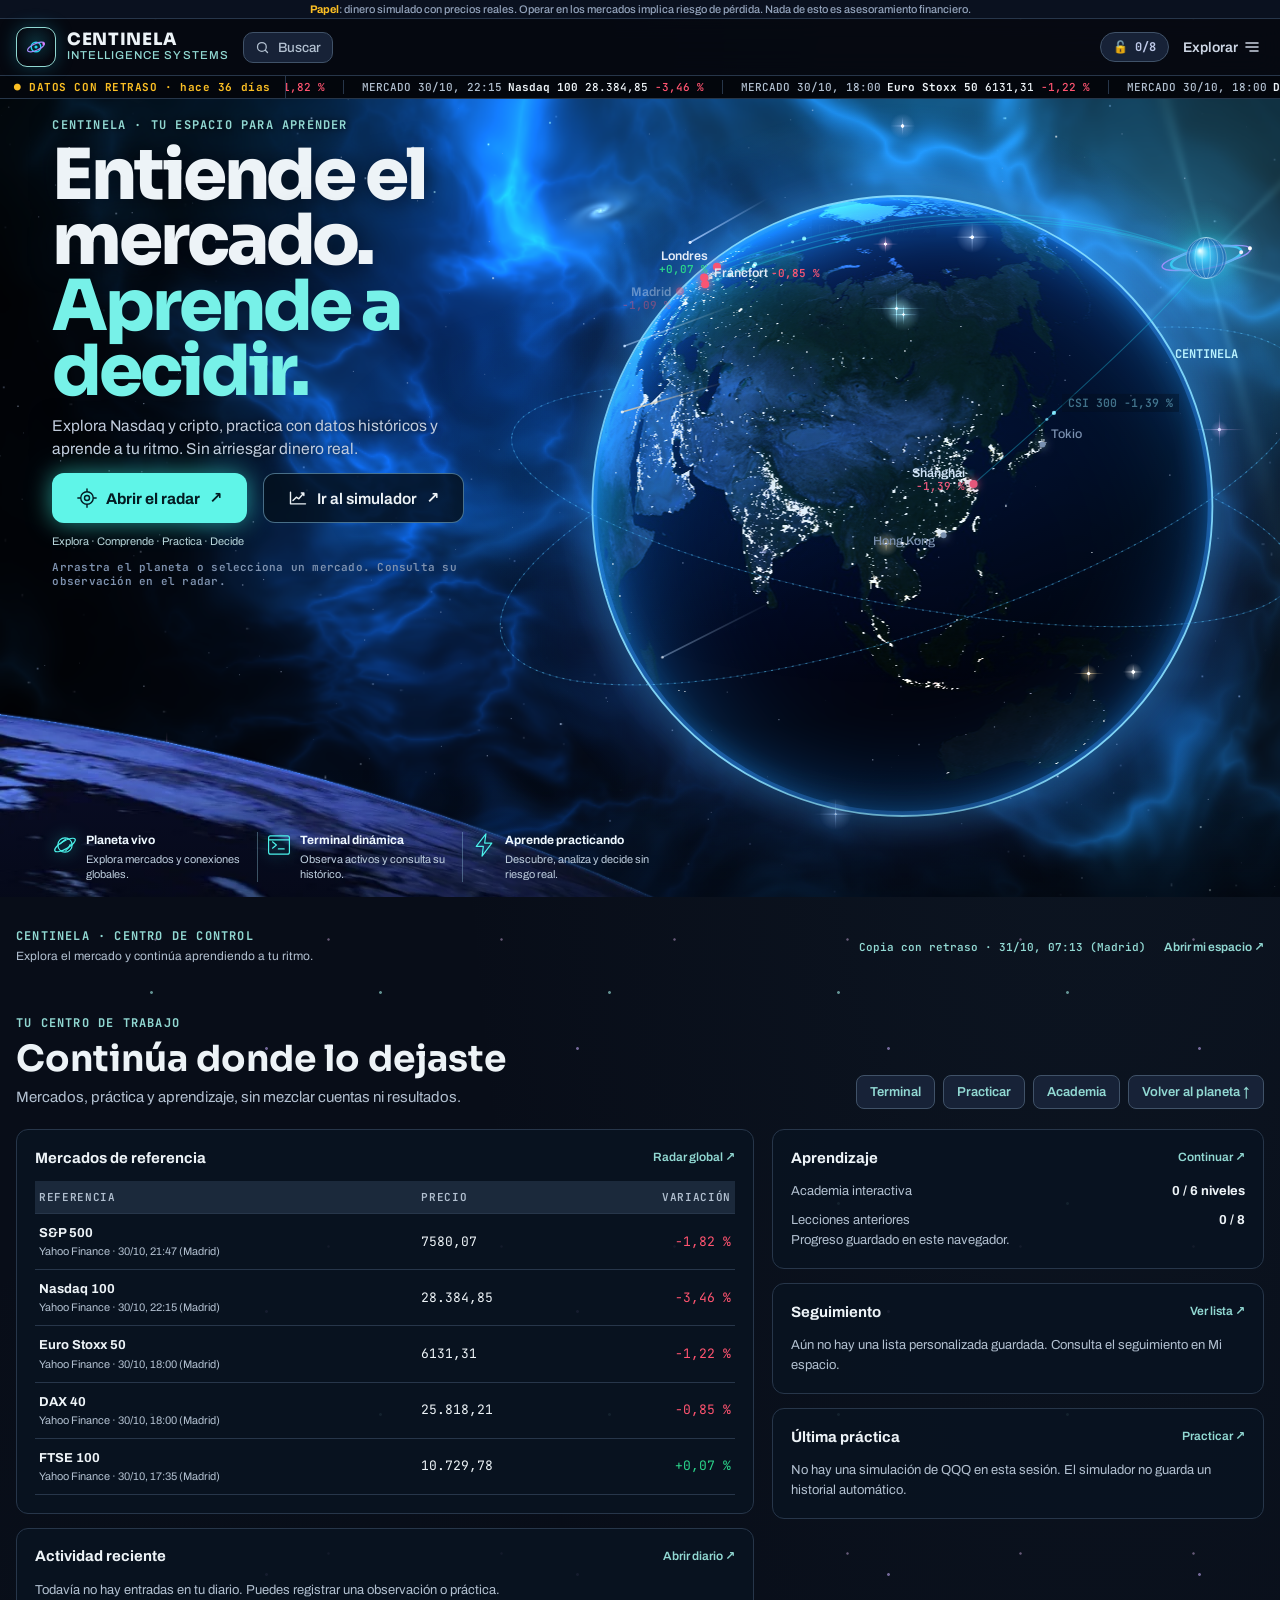
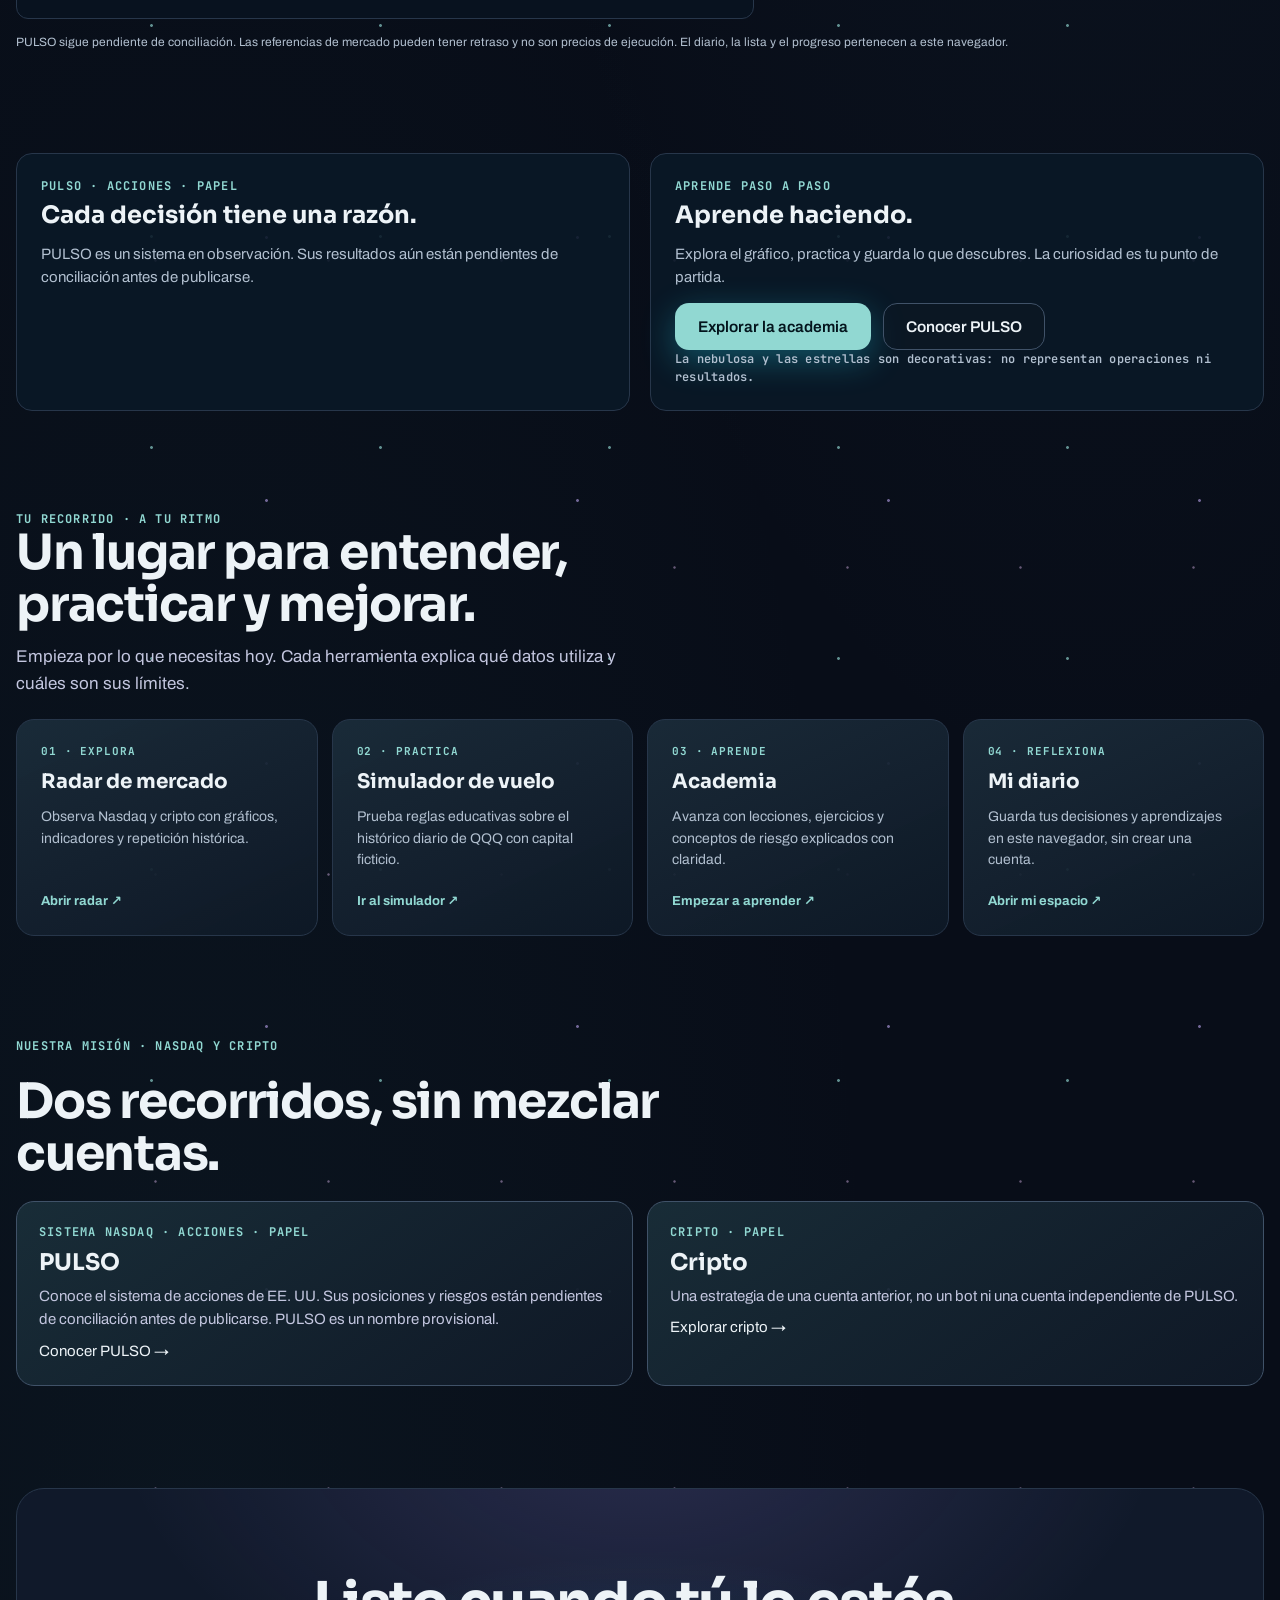
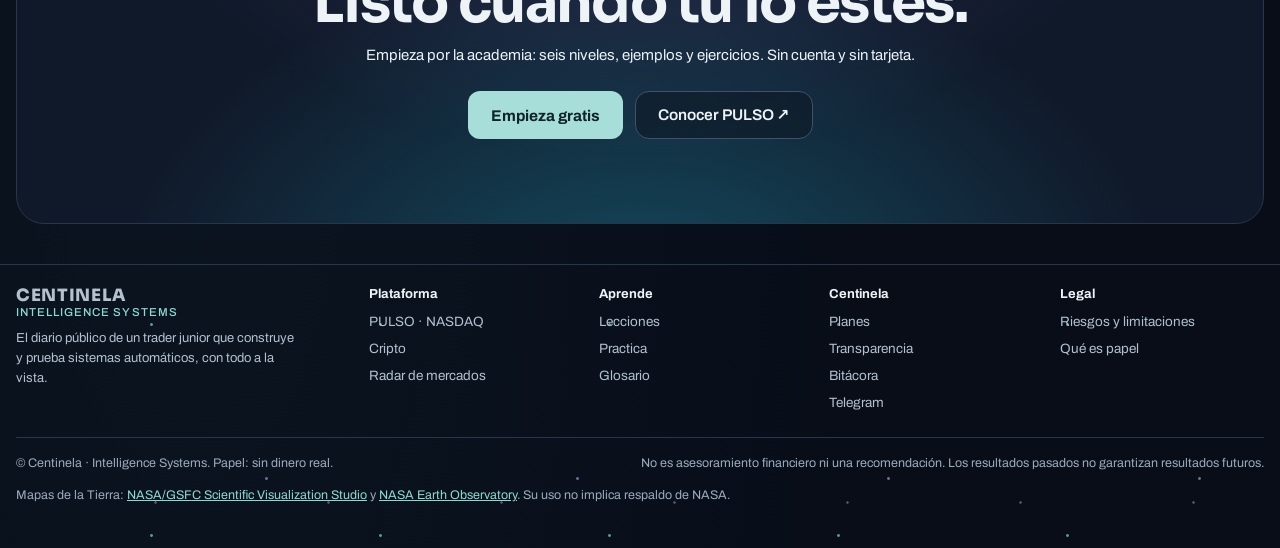
==== commit 950fd42c: "Actualizar copia pública de Centinela Co-authored-by: Copilot <223556219+Copilot@users.noreply.githu" ====
--- a/index.html
+++ b/index.html
@@ -1088,7 +1088,7 @@
 /* ── CATÁLOGO: lo genera construir.py desde contenido/ (no editar aquí) ── */
 const CATALOGO={"secciones":{"secciones":[{"id":"inicio","titulo":"Inicio","menu":true,"estado":"publicada"},{"id":"pulso","titulo":"Pulso","menu":true,"estado":"publicada"},{"id":"cripto","titulo":"Cripto","menu":true,"estado":"publicada"},{"id":"espacio","titulo":"Mi espacio","menu":true,"estado":"publicada"},{"id":"sistemas","titulo":"Archivo ATLAS","menu":false,"estado":"aparcada"},{"id":"atlas","titulo":"ATLAS","menu":false,"padre":"sistemas","estado":"aparcada"},{"id":"opera","titulo":"Opera","menu":true,"estado":"aparcada","motivo":"28-oct: «sigue a ATLAS en papel» se parece a copiar al bot; vuelve solo rehecha como práctica, sin seguir a nadie."},{"id":"resultados","titulo":"Resultados","menu":true,"estado":"publicada"},{"id":"terminal","titulo":"Terminal","menu":true,"estado":"publicada"},{"id":"radar","titulo":"Radar","menu":true,"estado":"publicada"},{"id":"noticias","titulo":"Noticias","menu":true,"estado":"publicada"},{"id":"aprende","titulo":"Aprende","menu":true,"estado":"publicada"},{"id":"practica","titulo":"Practica","menu":true,"estado":"publicada"},{"id":"planes","titulo":"Planes","menu":false,"estado":"publicada"},{"id":"transparencia","titulo":"Transparencia","menu":true,"estado":"publicada"}]},"temario":{"niveles":{"libre":"Gratis","registro":"Con registro","pro":"Pro"},"modulos":[{"id":"m1","titulo":"Trading desde cero","resumen":"Qué es un bot, el riesgo, cómo leer resultados, cómo se comprueba cada precio.","nivel":"libre","estado":"publicado","lecciones":[{"id":"l1","nivel":"libre","estado":"publicada","t":"Qué es un bot y qué es operar en papel","r":"Lección 2","p":["Un <b>bot de trading<\/b> es un programa que sigue unas reglas escritas de antemano: cuándo entrar, cuánto arriesgar y cuándo salir. No improvisa ni tiene corazonadas.","Operar en <b>papel<\/b> es operar con dinero simulado pero con precios reales del mercado. Si el bot gana o pierde, no se mueve dinero de verdad.","Sirve para medir una estrategia sin arriesgar: primero se prueba, luego se decide.","<b>Comprar<\/b> (ir largo) gana si el precio sube. <b>Vender en corto<\/b> gana si el precio baja."],"q":[["¿Qué es operar en papel?",["Operar con dinero real pero poco","Operar con dinero simulado y precios reales","Operar inventando los precios"],1],["Un bot de trading…",["adivina el futuro","sigue reglas escritas de antemano","siempre gana"],1],["Si vendes en corto, ganas cuando el precio…",["sube","no se mueve","baja"],2]]},{"id":"l2","nivel":"libre","estado":"publicada","t":"El riesgo: stop, R y tamaño","r":"Simulador de riesgo y lección 3","p":["El <b>stop-loss<\/b> es el precio al que el bot cierra si la operación va mal. Limita la pérdida… casi siempre: si el precio salta de golpe (un hueco), la salida puede ser peor.","<b>1 R<\/b> es lo que se pierde si salta el stop. Medir en R permite comparar operaciones de distinto tamaño: +2 R es ganar el doble de lo que se arriesgaba.","El tamaño se calcula al revés: primero decides cuánto arriesgar (por ejemplo, el 0,2 % de la cuenta) y la distancia al stop te dice cuántas acciones comprar.","<b>Apalancamiento<\/b> es mover más dinero del que tienes: multiplica ganancias y pérdidas. En cada ficha verás el «nocional abierto»; si supera el capital, hay apalancamiento."],"q":[["¿Qué es 1 R?",["Lo que se pierde si salta el stop","El 1 % de la cuenta","El beneficio que se busca"],0],["¿El stop garantiza la pérdida exacta?",["Sí, siempre","No: si el precio salta de golpe puede salir peor","Solo en cripto"],1],["Arriesgando lo mismo, si el stop está más lejos la posición es…",["más grande","igual","más pequeña"],2]]},{"id":"l3","nivel":"libre","estado":"publicada","t":"Leer resultados sin engañarse","r":"Lección 4","p":["El <b>acierto<\/b> es el % de operaciones que ganan. No dice si el sistema gana dinero: puedes acertar el 70 % y perder si las pérdidas son grandes.","El <b>profit factor<\/b> es lo ganado ÷ lo perdido. Por encima de 1, gana; por debajo, pierde.","La <b>esperanza<\/b> (en R) es lo que gana o pierde de media cada operación, medido en riesgo.","El <b>drawdown<\/b> es la mayor caída desde un máximo: te dice cuánto dolor hay que aguantar. Y con menos de 30 operaciones, cualquier cifra es ruido."],"q":[["Un sistema acierta el 70 %. ¿Gana dinero seguro?",["Sí","No: depende de cuánto gana y cuánto pierde","Solo si es un bot"],1],["Un profit factor de 0,84 significa que…",["pierde más de lo que gana","acierta el 84 %","gana el 84 %"],0],["¿Qué mide el drawdown?",["El beneficio total","El número de operaciones","La mayor caída desde un máximo"],2]]},{"id":"l4","nivel":"libre","estado":"publicada","t":"Validar una estrategia","r":"Lección 5","p":["Un <b>backtest<\/b> prueba unas reglas con datos del pasado. Es fácil engañarse: si pruebas mil variantes, alguna saldrá bien por casualidad. Eso es el <b>sobreajuste<\/b>.","Por eso aquí las reglas se escriben y se sellan <b>antes<\/b> de mirar el resultado (pre-registro), y se guardan años aparte, la «reserva», que no se miran hasta el final.","Que una estrategia no apruebe no significa que se apague: en el laboratorio se sigue midiendo en papel, con su etiqueta.","Papel, backtest y dinero real son tres cosas distintas y <b>nunca se suman<\/b>."],"q":[["¿Qué es el sobreajuste?",["Operar demasiado","Ajustar tanto las reglas al pasado que solo funcionan ahí","Un tipo de stop"],1],["¿Para qué se sellan las reglas antes de mirar?",["Para no cambiarlas según el resultado","Para que sean secretas","Para que ganen más"],0],["¿Se pueden sumar los resultados de un backtest y los de papel?",["Sí","Solo si ganan","No, nunca se mezclan"],2]]},{"id":"l5","nivel":"libre","estado":"publicada","t":"Comprobar que los datos son de verdad","r":"Itinerario completado","p":["Cualquiera puede dibujar una curva bonita. La pregunta es: ¿se puede comprobar?","Aquí cada precio de entrada y de salida se compara con la <b>vela de 1 minuto<\/b> del mercado en ese minuto: Yahoo Finance para índices y acciones, Binance para cripto.","Si el precio cae dentro de la vela (o a menos del 0,10 %), cuadra ✔. Si no, se marca con ⚠ y se ve.","Tú mismo puedes buscarlo: mismo símbolo, misma hora en <b>UTC<\/b>, en cualquier gráfico."],"q":[["¿Contra qué se contrasta cada precio?",["La opinión de un experto","La vela de 1 minuto del mercado en ese minuto","El cierre del año"],1],["Si un precio no cuadra…",["se borra","se cambia","se marca con ⚠ y se ve"],2],["¿En qué hora se buscan las velas?",["UTC","Hora de Tokio","Da igual"],0]]}]},{"id":"m2","titulo":"Python para trading: primeros pasos","resumen":"Python en el navegador, con ejemplos de datos históricos. Sin instalar nada.","nivel":"libre","estado":"proximamente","lecciones":[{"id":"py-1-1","nivel":"libre","estado":"proximamente","t":"Mira lo que hizo un bot","resumen":"Una operación simulada, de la señal al resultado."},{"id":"py-2-1","nivel":"libre","estado":"proximamente","t":"Valida los datos antes de creértelos","resumen":"Huecos, duplicados y precios imposibles: cómo cazarlos con código."},{"id":"py-5-3","nivel":"pro","estado":"proximamente","t":"Acertar mucho no es ganar","resumen":"Acierto, ganancia media y pérdida media, con las estrategias reales."},{"id":"py-p0","nivel":"libre","estado":"proximamente","t":"Tu primer backtest: ¿gana dormir comprado?","resumen":"La Prima nocturna, programada por ti, con costes de verdad."}]},{"id":"m3","titulo":"Mercados de Europa: IBEX 35, DAX 40 y CAC 40","resumen":"Qué vigilar en cada índice europeo antes de confiar en un bot que opera ahí.","nivel":"libre","estado":"publicado","lecciones":[{"id":"l6","nivel":"libre","estado":"publicada","t":"Tres índices, tres mercados","r":"Lección 7","p":["El <b>IBEX 35<\/b> reúne las 35 empresas más negociadas de la Bolsa de Madrid; el <b>DAX 40<\/b>, las 40 mayores de Fráncfort; el <b>CAC 40<\/b>, las 40 principales de París. Son índices distintos, con composición, horarios y comportamiento propios.","Un resultado agregado del índice <b>no explica necesariamente<\/b> lo que hace cada acción por separado. Un bot puede «ganarle al IBEX» de media y perder en la mayoría de sus operaciones concretas, o al revés.","Antes de confiar en un bot en estos mercados, conviene mirar el detalle: qué acciones opera, en qué sector se concentra y cómo se comporta cuando el índice sube o baja fuerte.","Próximamente, Centinela añadirá IBEX y CAC como mercados propios junto al Nasdaq, con los mismos contrastes y la misma transparencia que ya ves aquí."],"q":[["¿Cuántas empresas principales agrupa el DAX 40?",["35","40","100"],1],["Si un bot «le gana» al índice de media…",["gana en todas sus operaciones, seguro","puede seguir perdiendo en la mayoría de operaciones concretas","es imposible matemáticamente"],1],["¿Qué mercados añadirá Centinela próximamente junto al Nasdaq?",["IBEX y CAC","Solo criptomonedas","Ninguno más"],0]]},{"id":"l7","nivel":"libre","estado":"publicada","t":"Qué vigilar en cada mercado","r":"Lección 8","p":["En el <b>IBEX 35<\/b>: los costes del instrumento, la liquidez, la concentración sectorial (bancos y energía pesan mucho) y el horario y los huecos de apertura.","En el <b>DAX 40<\/b>: la sensibilidad a la volatilidad, los huecos entre sesiones, la apertura (suele moverse fuerte) y en qué condiciones exactas se activan los stops.","En el <b>CAC 40<\/b>: si los resultados son consistentes operación a operación (no solo de media), la liquidez real del instrumento y cuánto depende todo de una o dos compañías grandes.","Estas tres cosas —costes, huecos y concentración— se repiten en los tres índices; lo que cambia es dónde pesa más cada una."],"q":[["En el IBEX 35, ¿qué sectores suelen concentrar mucho peso?",["Bancos y energía","Videojuegos","Agricultura"],0],["¿Qué hay que revisar especialmente en el DAX 40?",["La volatilidad, los huecos y la apertura","El color del gráfico","Solo el nombre del bot"],0],["En el CAC 40, ¿por qué importa mirar operación a operación y no solo la media?",["Porque la media puede ocultar que depende de pocas compañías o huecos puntuales","Porque la media siempre engaña","Porque no se puede calcular una media"],0]]},{"id":"l8","nivel":"libre","estado":"publicada","t":"Mismo índice, distinto producto","r":"Itinerario de Europa completado","p":["Seguir el IBEX, el DAX o el CAC se puede hacer con una acción, un ETF, un CFD o un futuro. <b>No debe asumirse<\/b> que todos esos productos tienen el mismo horario, el mismo coste, la misma liquidez o el mismo trato de los dividendos.","Por eso, para auditar un bot en estos mercados conviene registrar siempre: el instrumento exacto operado, la hora de señal/entrada/salida con su zona horaria, el precio esperado frente al simulado, el spread y los costes, la volatilidad del momento, y la duración de la operación en R, MAE y MFE.","Esa misma disciplina —precio esperado contra precio real, hora exacta, coste exacto— es la que ya usa Centinela para contrastar el Nasdaq con Yahoo Finance y la cripto con Binance.","Cuando IBEX y CAC estén disponibles como mercados propios, se auditarán con la misma exigencia: nada se da por bueno sin comprobar el dato."],"q":[["Un ETF y un futuro sobre el mismo índice…",["son exactamente iguales siempre","pueden tener distinto horario, coste, liquidez o trato de dividendos","nunca se pueden comparar"],1],["¿Qué hay que registrar para auditar una operación en estos mercados?",["Solo si ganó o perdió","Instrumento, horario con zona horaria, precio esperado vs. simulado, costes y volatilidad","Nada, basta con el resultado final"],1],["¿Qué principio de Centinela se aplicará también a IBEX y CAC?",["Contrastar cada precio contra el dato real del mercado","Publicar resultados sin comprobarlos","Confiar en el bot sin auditoría"],0]]}]},{"id":"m4","titulo":"Validar un bot como un profesional","resumen":"Cuántas operaciones hacen falta para fiarte, por qué backtest, papel y real nunca se mezclan, y el peligro de ajustar un bot al pasado.","nivel":"pro","estado":"proximamente","lecciones":[{"id":"val-1","nivel":"pro","estado":"proximamente","t":"¿Cuántas operaciones hacen falta para fiarte?","resumen":"Tamaño de muestra y por qué 20 operaciones no dicen nada todavía."},{"id":"val-2","nivel":"pro","estado":"proximamente","t":"Backtest, papel y dinero real: tres cosas distintas","resumen":"Por qué nunca se suman sus resultados ni se comparan como si fueran lo mismo."},{"id":"val-3","nivel":"pro","estado":"proximamente","t":"El peligro de ajustar un bot al pasado","resumen":"Sobreajuste: cuando una estrategia solo funciona en los datos con los que se diseñó."},{"id":"val-4","nivel":"pro","estado":"proximamente","t":"Regímenes de mercado: no todo vale siempre","resumen":"Por qué una estrategia que funciona en tendencia puede fallar en lateral, y viceversa."}]},{"id":"m5","titulo":"Ingeniería y ejecución de un bot","resumen":"Datos fiables, cuánto arriesgar por operación y los dos tableros que hay que vigilar: salud técnica y salud financiera.","nivel":"pro","estado":"proximamente","lecciones":[{"id":"ing-1","nivel":"pro","estado":"proximamente","t":"Sin datos fiables no hay auditoría fiable","resumen":"Huecos, duplicados y precios imposibles: cómo detectarlos antes de confiar en nada."},{"id":"ing-2","nivel":"pro","estado":"proximamente","t":"Cuánto arriesgar en cada operación","resumen":"Dimensionamiento de posiciones: del riesgo aceptado al número de unidades."},{"id":"ing-3","nivel":"pro","estado":"proximamente","t":"Dos tableros distintos: salud técnica y salud financiera","resumen":"Por qué «el bot funciona» y «el bot gana dinero» son preguntas diferentes."}]},{"id":"m6","titulo":"Construye tu primer bot en Python","resumen":"De cero a un bot completo: carpetas, tu primera estrategia (SMA), riesgo, ejecución, costes y métricas, archivo a archivo.","nivel":"pro","estado":"proximamente","lecciones":[{"id":"bot-1","nivel":"pro","estado":"proximamente","t":"El árbol de carpetas de un bot real","resumen":"Qué archivo hace qué, y por qué separar responsabilidades evita desastres."},{"id":"bot-2","nivel":"pro","estado":"proximamente","t":"Tu primera estrategia: SMA, deliberadamente sencilla","resumen":"Por qué empezar simple es una decisión técnica, no una limitación."},{"id":"bot-3","nivel":"pro","estado":"proximamente","t":"Riesgo, ejecución y costes en código","resumen":"Cómo se traduce «arriesgo el 1 %» en líneas de Python que no fallan."},{"id":"bot-4","nivel":"pro","estado":"proximamente","t":"Recorrido guiado: data_feed, strategy, risk_manager, execution, main, metrics","resumen":"Qué aprender de cada módulo, con el taller guiado archivo a archivo."}]},{"id":"m7","titulo":"Arquitectura profesional: del prototipo a un sistema auditado","resumen":"El mapa completo de módulos, los patrones que evitan desastres y qué hacer cuando algo falla a mitad de una orden.","nivel":"pro","estado":"proximamente","lecciones":[{"id":"arq-1","nivel":"pro","estado":"proximamente","t":"El mapa completo de módulos de un bot profesional","resumen":"config, validador de datos, portfolio, monitor, kill switch y más: para qué sirve cada uno."},{"id":"arq-2","nivel":"pro","estado":"proximamente","t":"Patrones que evitan desastres","resumen":"Idempotencia (no duplicar órdenes), interruptor de emergencia y conciliación."},{"id":"arq-3","nivel":"pro","estado":"proximamente","t":"Estados de una orden y qué hacer si algo falla","resumen":"Un incidente real explicado paso a paso: timeout en una compra."}]},{"id":"m8","titulo":"Leer el mercado antes de automatizarlo","resumen":"Velas, soportes y rupturas a fondo, gaps y volumen, y cómo convertir lo que ves en el gráfico en reglas programables.","nivel":"libre","estado":"proximamente","lecciones":[{"id":"mer-1","nivel":"libre","estado":"proximamente","t":"Velas, soportes y rupturas, otra vez pero a fondo","resumen":"Más allá de lo básico: estructura del precio y rupturas verdaderas o falsas."},{"id":"mer-2","nivel":"libre","estado":"proximamente","t":"Gaps, volumen y liquidez","resumen":"Por qué importan y cómo se relacionan entre ellos."},{"id":"mer-3","nivel":"libre","estado":"proximamente","t":"Volatilidad, régimen y psicología del trader","resumen":"El contexto que cambia qué estrategia tiene sentido usar, y los errores de decisión más comunes."}]},{"id":"m9","titulo":"Diccionario visual y las 20 reglas de oro","resumen":"Consulta rápida: todos los términos del trading explicados con ejemplos visuales, y las reglas de oro que resumen todo lo anterior.","nivel":"libre","estado":"proximamente","lecciones":[{"id":"dic-1","nivel":"libre","estado":"proximamente","t":"Diccionario visual de trading","resumen":"Órdenes, capital y riesgo, métricas, estrategias e indicadores, explicados con ejemplos."},{"id":"dic-2","nivel":"libre","estado":"proximamente","t":"Las 20 reglas de oro","resumen":"El resumen final: lo que nunca hay que olvidar antes de activar un bot."}]}]},"productos":{"planes":[{"id":"gratis","titulo":"Gratis","precio":"0 €","nota":"para siempre","estado":"disponible"},{"id":"pro","titulo":"Pro","precio":null,"nota":"precio por decidir","estado":"proximamente"}],"comparacion":[["PULSO: estado y operaciones recientes en papel","✔","✔"],["Gráficos con las operaciones marcadas","✔","✔"],["Actividad y avisos en el navegador","✔","✔"],["Canal público de Telegram (próximamente)","✔","✔"],["Lecciones, mini-retos y glosario","✔","✔"],["Fundamentos de riesgo","✔","✔"],["Laboratorio: Prima nocturna, Breakout intradía y Momentum intradía en S&P 500 y Nasdaq 100","✔","✔"],["Aula de Python: itinerario, proyectos y código de referencia (próximamente)","Los primeros módulos","Completa"],["Tu laboratorio: tus estrategias, con costes y fuera de muestra (próximamente)","—","✔"],["Autopsias de estrategias que fallaron y las trampas de análisis","—","✔"],["Descargar los datos (CSV)","—","✔"]],"productos":[{"id":"aula-python","tipo":"curso","titulo":"Aula de Python para trading","que":"Itinerario completo, proyectos y código de referencia, con ejemplos de datos históricos.","nivel":"pro","estado":"proximamente","precio":null},{"id":"plantillas-bots","tipo":"plantilla","titulo":"Plantillas de bots en Python","que":"El código de un bot para estudiarlo, cambiarlo y probarlo en papel. Para aprender, sin promesas de rentabilidad.","nivel":"pro","estado":"proximamente","precio":null}],"preguntas":[["¿Es dinero real?","No. Todo es papel: dinero simulado con precios reales del mercado. Hoy hay 0 € de dinero real en juego."],["¿Dais señales o recomendaciones?","No. Enseñamos cómo funcionan unos sistemas y sus resultados, con su método y sus pruebas. Nada de esto es una recomendación de compra o venta ni asesoramiento financiero."],["¿Puedo copiar las operaciones con mi dinero?","No. Centinela no es un bróker ni ejecuta órdenes de nadie. Aquí se aprende a construir y a comprobar, no a copiar."],["¿Venderéis bots?","Venderemos plantillas y código para aprender: lo estudias, lo cambias y lo pruebas en papel. Nunca un bot que opere con tu dinero ni con promesas de ganancias."],["¿Qué pasa con mis datos?","No pedimos ninguno. Tu progreso se guarda solo en tu navegador."],["¿Cuándo sale Pro?","Cuando haya cuentas y todo esté revisado, también en lo legal. Mientras tanto, todo lo gratis funciona ya."]]},"sistemas":{"publicos":["atlas"],"fichas":{"atlas":{"ic":"A","cls":"a","lema":"Índices y acciones de EE. UU. + cripto","mercs":["S&P 500","Nasdaq 100","Acciones EE. UU.","Cripto 24/7"],"que":"Opera en papel los índices de EE. UU., algunas grandes empresas y criptomonedas, con varias estrategias pequeñas que se miden por separado."}}},"web":{"bloques":{"proximas_decisiones":false,"mejores_posiciones":false}}};
 let D = /*__DATOS__*/null;
-const VIVO = {"url": "datos.json", "alternativa": "https://raw.githubusercontent.com/gonzacos88-netizen/laboratorio-trader-junior/gh-pages/datos.json", "velas_alternativa": "https://raw.githubusercontent.com/gonzacos88-netizen/laboratorio-trader-junior/gh-pages/velas.json", "cada": 60000, "max_edad": 1500000, "publico": true, "url_noticias": "noticias.json", "noticias_estaticas": true};   /* {url, cada, max_edad} = en directo (pide los datos); null = foto con los datos dentro */
+const VIVO = {"url": "datos.json", "alternativa": "https://raw.githubusercontent.com/gonzacos88-netizen/laboratorio-trader-junior/gh-pages/datos.json", "velas_alternativa": "https://raw.githubusercontent.com/gonzacos88-netizen/laboratorio-trader-junior/gh-pages/velas.json", "cada": 60000, "max_edad": 1500000, "publico": true, "url_pulso": "pulso.json", "url_noticias": "noticias.json", "noticias_estaticas": true};   /* {url, cada, max_edad} = en directo (pide los datos); null = foto con los datos dentro */
 (function(){
   const PUBLICO=Boolean(VIVO&&VIVO.publico)||location.hostname==='gonzacos88-netizen.github.io';
   const API_MERCADO=PUBLICO?'https://centinela-mercado.gonzacos88.workers.dev':'';
@@ -3000,15 +3000,29 @@
     acGraficoReal();
   }
   let PULSO=null,PULSO_ERROR='',PULSO_CARGANDO=false;
+  const pulsoPublicado=()=>Boolean(PUBLICO&&VIVO&&VIVO.url_pulso==='pulso.json');
   const fechaPulso=s=>s?esc(s.replace('T',' ').slice(0,19))+' · hora de Madrid':'sin fecha';
   function vistaPulso(){
     const el=$('v-pulso');if(!el)return;
-    const aviso=`<p class="aviso-l">Cuenta simulada e independiente de la cuenta anterior usada por la estrategia cripto. ${PUBLICO?'La cuenta no se publica hasta conciliar sus libros.':'Esta vista lee el estado ordinario del bot; todavía no está conciliada con todos sus libros.'} El precio guardado no implica una ejecución real ni una cotización en tiempo real. El histórico mezcla versiones y políticas de costes.</p>`;
+    const situacion=PUBLICO?(pulsoPublicado()?'Esta es una copia publicada: comprueba la fecha del estado; puede estar desactualizada.':'La cuenta no se publica hasta conciliar sus libros.'):'Esta vista lee el estado ordinario del bot; todavía no está conciliada con todos sus libros.';
+    const aviso=`<p class="aviso-l">Cuenta simulada e independiente de la cuenta anterior usada por la estrategia cripto. ${situacion} El precio guardado no implica una ejecución real ni una cotización en tiempo real. El histórico mezcla versiones y políticas de costes.</p>`;
     if(!PULSO){
-      el.innerHTML=`<div class="cab-v"><p class="ceja">PULSO · sistema NASDAQ · nombre provisional</p><h2 class="tit">Acciones de EE. UU., en papel</h2><p class="intro">Un sistema pequeño para observar decisiones y aprender, no para copiar operaciones.</p></div><section class="panel"><div class="panel-cuerpo"><p>${PUBLICO?'Datos pendientes de conciliación; no se publican cifras de la cuenta.':PULSO_ERROR?'Datos no disponibles en esta vista.':'Cargando datos de la cuenta…'}</p>${aviso}</div></section>`;
+      const estado=PUBLICO&&!pulsoPublicado()?'Datos pendientes de conciliación; no se publican cifras de la cuenta.':PULSO_ERROR?'Datos no disponibles en esta vista.':'Cargando datos de la cuenta…';
+      el.innerHTML=`<div class="cab-v"><p class="ceja">PULSO · sistema NASDAQ · nombre provisional</p><h2 class="tit">Acciones de EE. UU., en papel</h2><p class="intro">Un sistema pequeño para observar decisiones y aprender, no para copiar operaciones.</p></div><section class="panel"><div class="panel-cuerpo"><p>${estado}</p>${aviso}</div></section>`;
       return;
     }
     const p=PULSO;
+    if(PUBLICO){
+      const actualizacion=p.actualizacion==='manual'?'Copia publicada manualmente: no se actualiza automáticamente.':'Copia publicada automáticamente cuando se completan las comprobaciones.';
+      el.innerHTML=`<div class="cab-v" id="pulso-resumen" data-subnav="Resumen"><p class="ceja">PULSO · sistema NASDAQ · nombre provisional</p><h2 class="tit">Acciones de EE. UU., en papel</h2><p class="intro">Un sistema pequeño para observar decisiones y aprender, no para copiar operaciones.</p></div>
+        ${PULSO_ERROR?'<p class="aviso-l baja">No se pudo actualizar: se muestra la última copia recibida.</p>':''}
+        <div class="pulso-datos"><article><small>Cierres contrastados desde el 9-sep-2026</small><strong>${p.cierres.length}</strong></article><article><small>Posiciones ordinarias abiertas</small><strong>${p.posiciones.length}</strong></article></div>
+        <p class="academia-nota">Último guardado del estado: ${fechaPulso(p.estado_guardado)}. Copia generada: ${fDH(p.generado)} · hora de Madrid. ${actualizacion} Los precios guardados pueden estar retrasados.</p>
+        <p class="aviso-l">Operaciones y dinero simulados. Solo se muestran cierres desde el 9-sep-2026 y posiciones ordinarias; las entradas pueden ser anteriores. El histórico previo y la cuenta completa siguen pendientes de conciliación. El cruce compara registros del mismo bot y no demuestra ejecuciones ni precios reales.</p>
+        <section class="panel" id="pulso-posiciones" data-subnav="Posiciones"><div class="panel-cab">Posiciones abiertas <span class="der">precios guardados</span></div><div class="tabla"><table><thead><tr><th>Activo</th><th>Cantidad</th><th>Entrada</th><th>Precio guardado</th><th>Flotante</th></tr></thead><tbody>${p.posiciones.map(x=>`<tr><td><b>${esc(x.simbolo)}</b></td><td>${nf(x.cantidad,2)}</td><td>${nf(x.entrada)} $</td><td>${nf(x.precio_guardado)} $</td><td class="${cl(x.flotante)}">${fs(x.flotante)} $</td></tr>`).join('')||'<tr><td colspan="5">Sin posiciones ordinarias abiertas en esta copia.</td></tr>'}</tbody></table></div><p class="academia-nota" style="padding:0 16px">El flotante se calcula con el precio guardado y no incluye costes de cierre pendientes.</p></section>
+        <section class="panel" id="pulso-operaciones" data-subnav="Operaciones" style="margin-top:18px"><div class="panel-cab">Cierres desde el 9-sep-2026 <span class="der">dinero simulado</span></div><div class="tabla"><table><thead><tr><th>Activo</th><th>Estrategia</th><th>Cantidad</th><th>Entrada</th><th>Salida</th><th>Costes</th><th>Resultado neto</th><th>Fecha de cierre</th></tr></thead><tbody>${p.cierres.map(x=>`<tr><td><b>${esc(x.simbolo)}</b></td><td>${esc(x.estrategia)}</td><td>${nf(x.cantidad,2)}</td><td>${nf(x.entrada)} $</td><td>${nf(x.salida)} $</td><td>${nf(x.costes)} $</td><td class="${cl(x.pnl)}">${fs(x.pnl)} $</td><td>${fechaPulso(x.fecha)}</td></tr>`).join('')||'<tr><td colspan="8">No hay cierres ordinarios en este periodo.</td></tr>'}</tbody></table></div></section>`;
+      return;
+    }
     el.innerHTML=`<div class="cab-v" id="pulso-resumen" data-subnav="Resumen"><p class="ceja">PULSO · sistema NASDAQ · nombre provisional</p><h2 class="tit">Acciones de EE. UU., en papel</h2><p class="intro">Un sistema pequeño para observar decisiones y aprender, no para copiar operaciones.</p></div>
       ${PULSO_ERROR?'<p class="aviso-l baja">No se pudo actualizar: se muestra la última copia recibida.</p>':''}
       <div class="pulso-datos"><article><small>Equity según el estado</small><strong>${nf(p.equity)} $</strong></article><article><small>Capital inicial</small><strong>${nf(p.capital_inicial)} $</strong></article><article><small>Operaciones declaradas</small><strong>${nf(p.operaciones_declaradas,0)}</strong></article><article><small>Posiciones ordinarias abiertas</small><strong>${p.posiciones.length}</strong></article></div>
@@ -3018,16 +3032,22 @@
   }
   async function cargaPulso(){
     if(PULSO_CARGANDO)return;
-    if(PUBLICO){PULSO_ERROR='Cuenta pendiente de conciliación';if(UI.vista==='pulso')vistaPulso();return;}
+    if(PUBLICO&&!pulsoPublicado()){PULSO_ERROR='Cuenta pendiente de conciliación';if(UI.vista==='pulso')vistaPulso();return;}
     PULSO_CARGANDO=true;
     try{
-      const r=await fetch('pulso.json?t='+Date.now(),{cache:'no-store'});
+      const r=await fetch((pulsoPublicado()?VIVO.url_pulso:'pulso.json')+'?t='+Date.now(),{cache:'no-store'});
       if(!r.ok)throw new Error(`HTTP ${r.status}`);
       const p=await r.json();
-      if(p.version!==1||!Number.isFinite(p.equity)||!Array.isArray(p.posiciones)||!Array.isArray(p.ultimos_cierres))throw new Error('formato de PULSO incompatible');
+      if(pulsoPublicado()){
+        const validos=(x,campos)=>x&&typeof x==='object'&&campos.every(c=>Number.isFinite(x[c]));
+        if(p.version!==2||typeof p.estado_guardado!=='string'||!Number.isFinite(p.generado)||p.desde_cierre!=='2026-09-09'||!['manual','automatica'].includes(p.actualizacion)||!Array.isArray(p.posiciones)||!Array.isArray(p.cierres)||
+          !p.verificacion||p.verificacion.tipo!=='cruce parcial de registros'||p.verificacion.estado_guardado!==p.estado_guardado||p.verificacion.cierres_cruzados!==p.cierres.length||
+          !p.posiciones.every(x=>validos(x,['cantidad','entrada','precio_guardado','flotante'])&&typeof x.simbolo==='string')||
+          !p.cierres.every(x=>validos(x,['cantidad','entrada','salida','pnl','costes'])&&typeof x.simbolo==='string'&&typeof x.estrategia==='string'&&typeof x.fecha==='string'))throw new Error('copia parcial de PULSO incompatible');
+      }else if(p.version!==1||typeof p.estado_guardado!=='string'||!Number.isFinite(p.equity)||!Array.isArray(p.posiciones)||!Array.isArray(p.ultimos_cierres))throw new Error('formato de PULSO incompatible');
       PULSO=p;PULSO_ERROR='';
     }catch(e){PULSO_ERROR=e.message;console.warn('PULSO: no se pudo actualizar la cuenta:',e.message);}
-    finally{PULSO_CARGANDO=false;if(UI.vista==='pulso'){vistaPulso();actualizaNavSeccion();}}
+    finally{PULSO_CARGANDO=false;if(UI.vista==='pulso'){vistaPulso();actualizaNavSeccion();}else if(UI.vista==='resultados')vistaResultadosMision();}
   }
   function vistaCripto(){
     const el=$('v-cripto');if(!el)return;
@@ -3042,7 +3062,7 @@
   function vistaResultadosMision(){
     $('v-resultados').innerHTML=`<div class="cab-v"><p class="ceja">Resultados · papel</p><h2 class="tit">Dos recorridos, datos separados</h2>
       <p class="intro">Consulta los resultados disponibles de cada recorrido sin sumar sus cuentas. Los datos pueden tener retraso y no acreditan ejecuciones reales.</p></div>
-      <div class="pulso-portada"><a href="#pulso"><h3>PULSO · NASDAQ</h3><p>${PUBLICO?'La cuenta y sus resultados están pendientes de conciliación y no se publican todavía.':'Estado y cierres recientes del sistema de acciones. Su cuenta sigue pendiente de conciliación.'}</p><span>Ver PULSO →</span></a>
+      <div class="pulso-portada"><a href="#pulso"><h3>PULSO · NASDAQ</h3><p>${PUBLICO?(pulsoPublicado()?'Copia parcial de cierres recientes y posiciones simuladas; consulta su fecha.':'La cuenta y sus resultados están pendientes de conciliación y no se publican todavía.'):'Estado y cierres recientes del sistema de acciones. Su cuenta sigue pendiente de conciliación.'}</p><span>Ver PULSO →</span></a>
       <a href="#cripto"><h3>Cripto</h3><p>Operaciones de una estrategia de una cuenta anterior compartida; no pertenecen a PULSO.</p><span>Ver cripto →</span></a></div>`;
   }
   function vistaTerminalMision(){
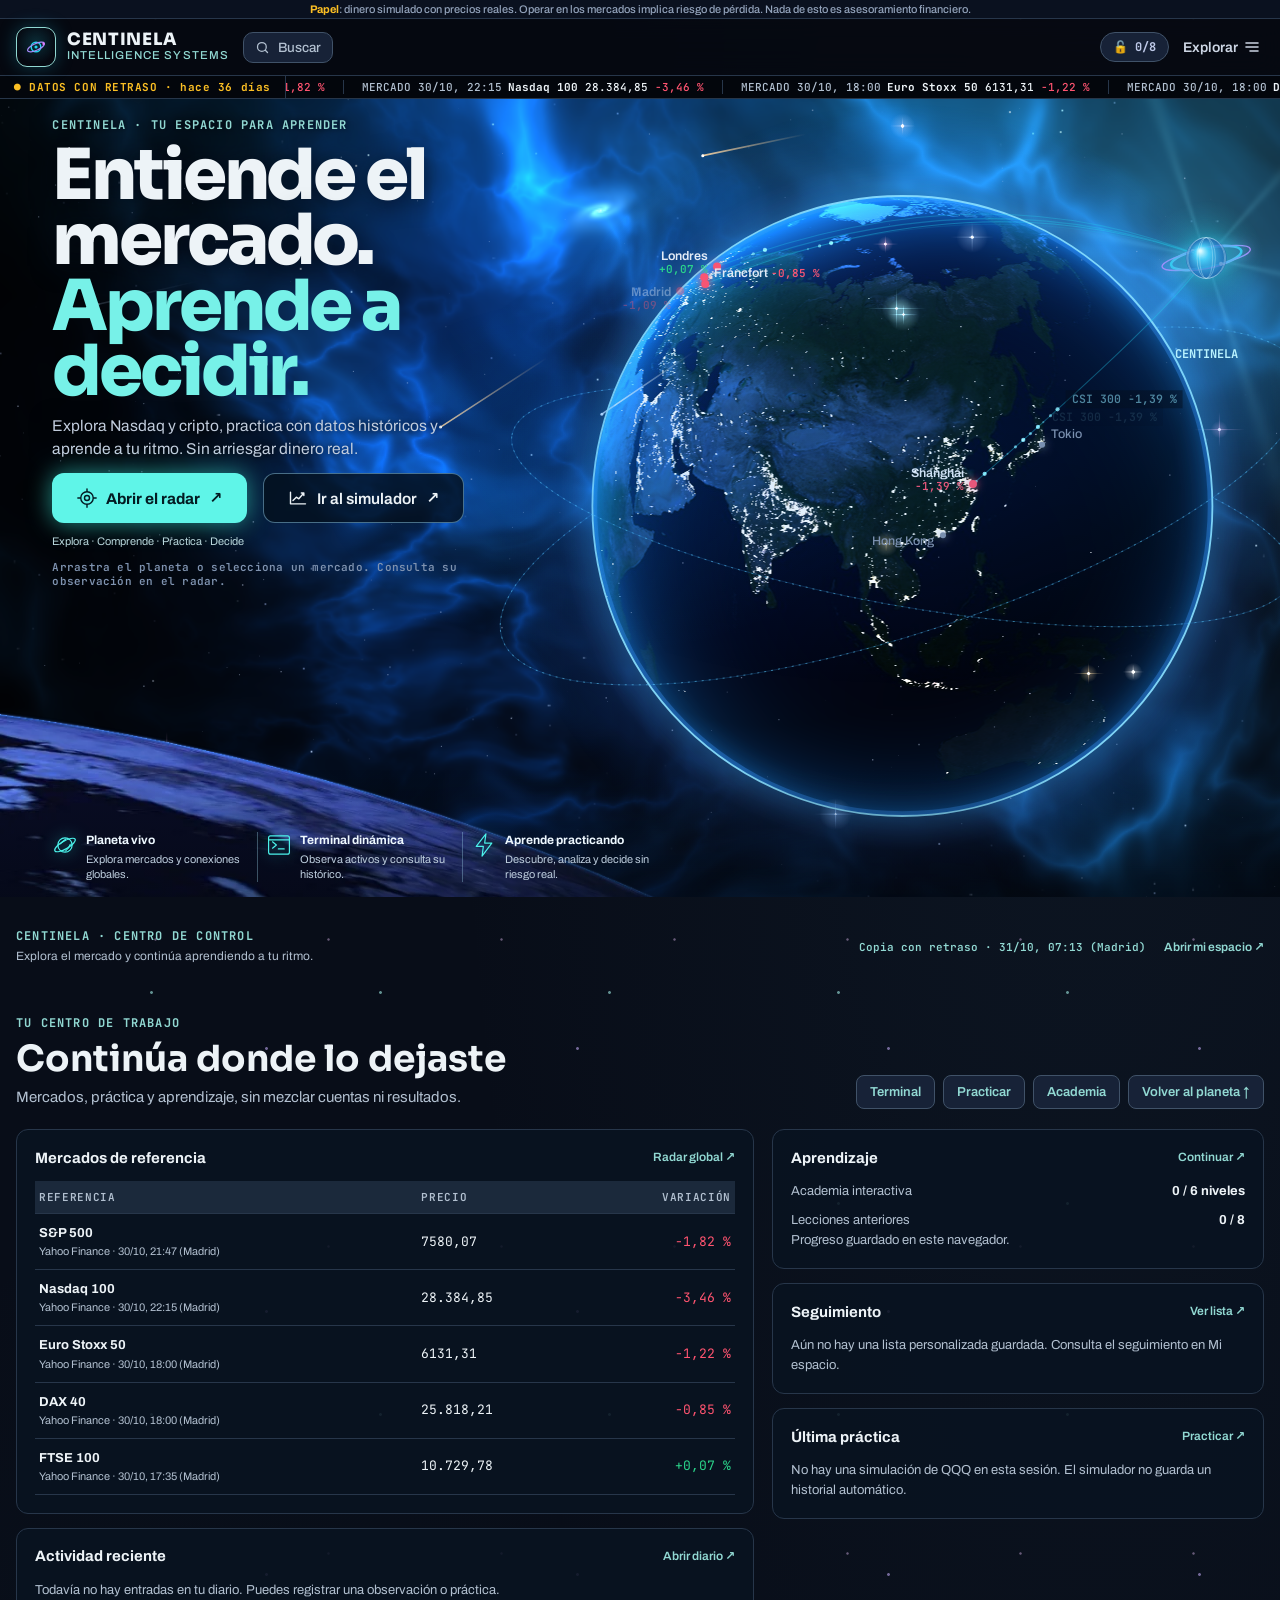
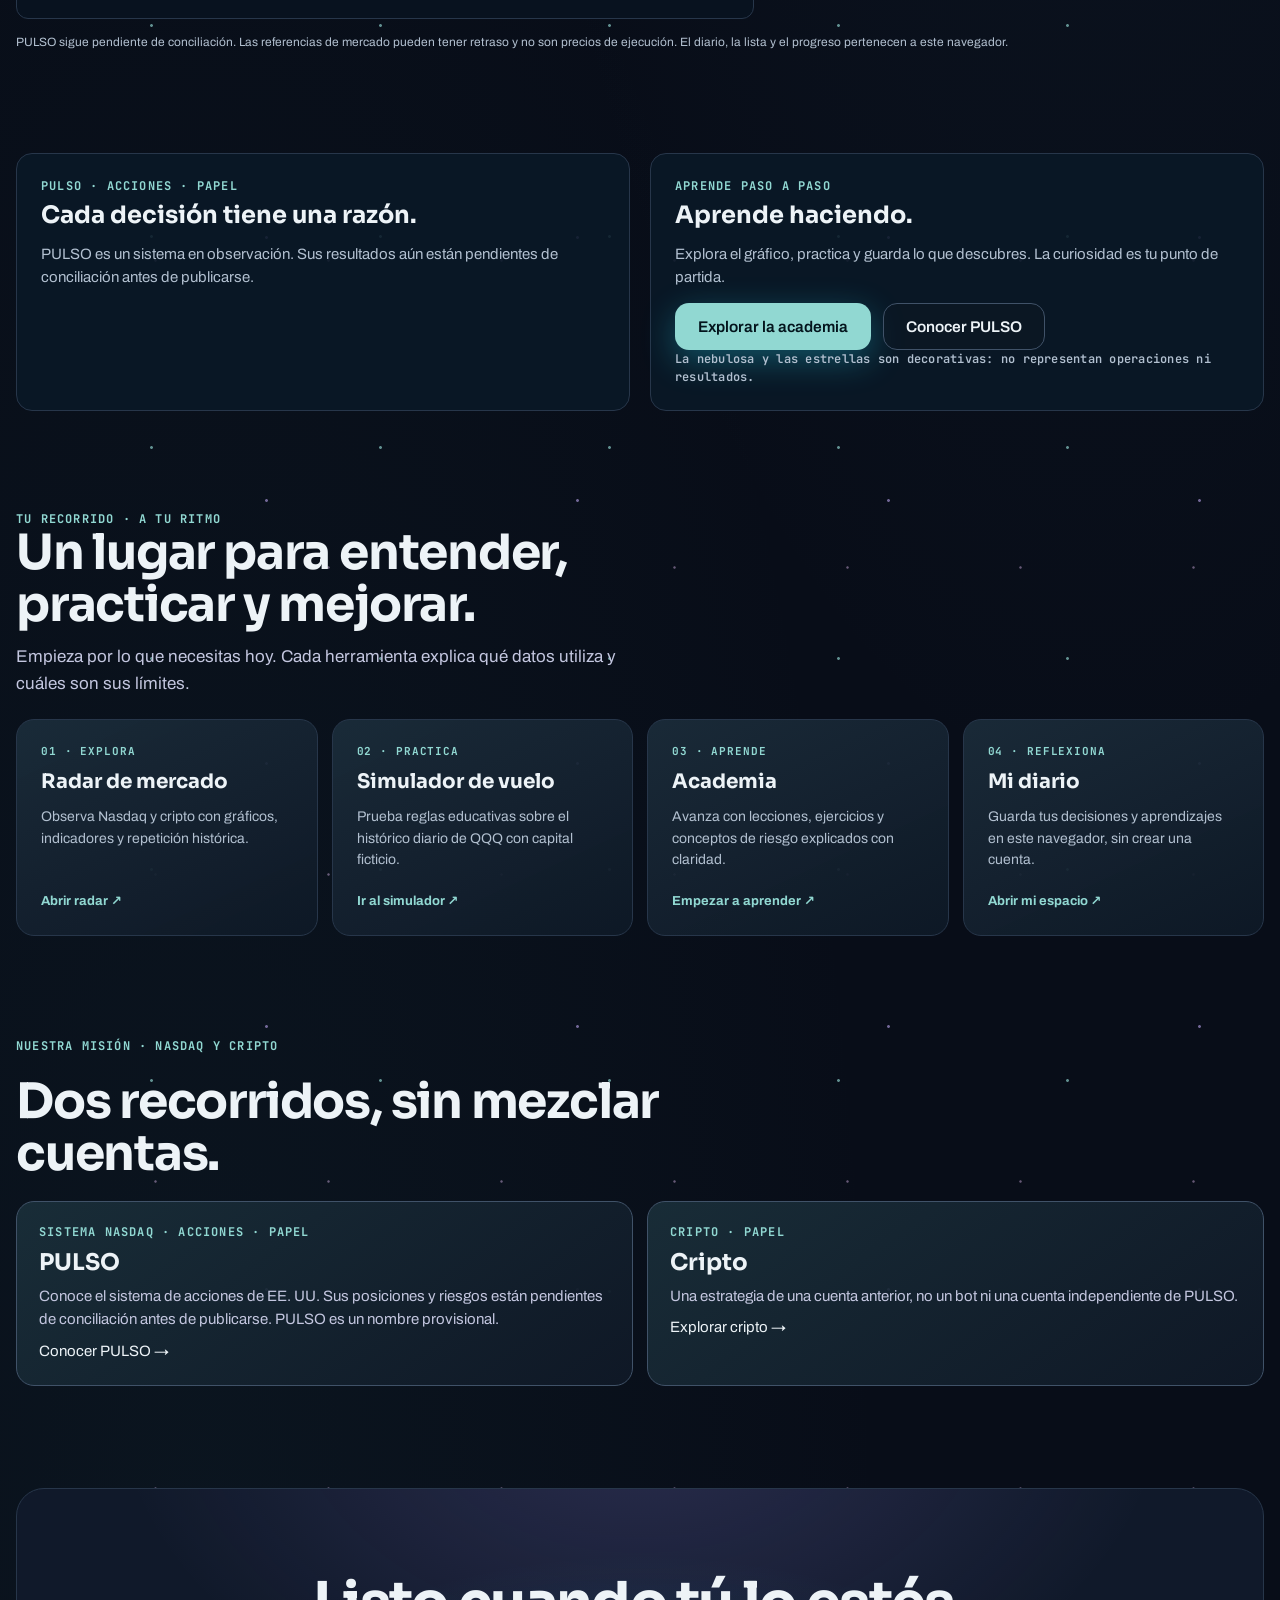
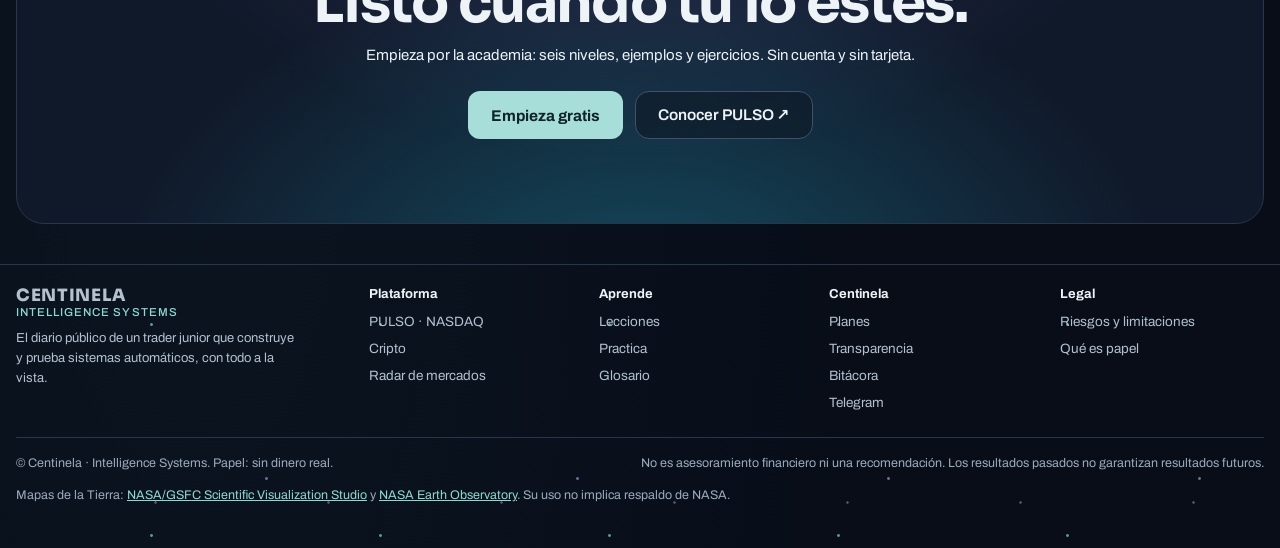
==== commit 20303856: "Actualizar copia pública de Centinela Co-authored-by: Copilot <223556219+Copilot@users.noreply.githu" ====
--- a/index.html
+++ b/index.html
@@ -599,6 +599,11 @@
 .term-cab>div{min-width:0;max-width:760px}.term-cab .intro{margin-bottom:0}
 .term-marco{display:block;width:100%;height:calc(100vh - 170px);min-height:640px;border:1px solid var(--borde);border-radius:14px;background:#070a12}
 .term-movil{display:none;font-size:13px;color:var(--tenue);margin:0 0 10px}
+.term-panel{margin:18px 0}
+.term-panel-cab{display:flex;align-items:center;justify-content:space-between;gap:12px;flex-wrap:wrap}
+.term-panel-cab h3{margin:0;font:700 17px var(--f-ui)}
+.term-acciones{display:flex;gap:10px;flex-wrap:wrap}
+.term-panel .tabla{margin-top:14px}
 .btn-term{background:none;border:1px solid var(--borde);color:var(--cian);border-radius:6px;padding:2px 8px;font:600 12px var(--f-ui);cursor:pointer;white-space:nowrap}
 .btn-term:hover{border-color:var(--cian)}
 @media (max-width:760px){.term-movil{display:block}.term-marco{height:78vh;min-height:520px}}
@@ -1666,15 +1671,15 @@
     el.dataset.sinDatos='1';
     el.innerHTML=`<div class="cab-v"><p class="ceja">Practica</p><h2 class="tit">Simulador de vuelo</h2>
       <p class="intro">Capital ficticio sobre datos históricos de mercado. El registro de otras estrategias no está disponible.</p></div>
-      <section class="panel" id="practica-paper" data-subnav="Cuenta ficticia"><div class="panel-cab">Práctica con órdenes ficticias<span class="der">solo en este navegador</span></div><div class="panel-cuerpo" id="paper-wrap"></div></section>
+      <section class="panel" id="practica-paper" data-subnav="Cuenta ficticia"><div class="panel-cab">Práctica con órdenes ficticias<span class="der">solo en este navegador</span></div><div id="paper-practica-destino"></div></section>
       <section class="panel" id="practica-vuelo" data-subnav="Simulador"><div class="panel-cab">Simulador de vuelo · QQQ diario<span class="der">capital ficticio</span></div><div class="panel-cuerpo" id="vuelo-wrap"></div></section>`;
-    iniciarVuelo();iniciarPaper();
+    iniciarVuelo();paperMontar('paper-practica-destino');
   }
   function vistaPractica(){
     delete $('v-practica').dataset.sinDatos;
     const R=UI.rec,P=UI.prac,estA=[...new Set(S.atlas.ops.map(o=>o.estrategia))].sort(),nRet=Object.keys(RET).length,okRet=RETOS.filter((x,i)=>RET[i]===x[3]).length;
     $('v-practica').innerHTML=`<div class="cab-v"><p class="ceja">Practica</p><h2 class="tit">Aprende algo, ponlo a prueba</h2><p class="intro">Explora pruebas históricas y simula con un registro en papel de otro sistema. Estos datos no son resultados de PULSO.</p></div>
-      <section class="panel" id="practica-paper" data-subnav="Cuenta ficticia"><div class="panel-cab">Práctica con órdenes ficticias<span class="der">solo en este navegador</span></div><div class="panel-cuerpo" id="paper-wrap"></div></section>
+      <section class="panel" id="practica-paper" data-subnav="Cuenta ficticia"><div class="panel-cab">Práctica con órdenes ficticias<span class="der">solo en este navegador</span></div><div id="paper-practica-destino"></div></section>
       <section class="panel" id="practica-vuelo" data-subnav="Simulador"><div class="panel-cab">Simulador de vuelo · QQQ diario<span class="der">capital ficticio</span></div><div class="panel-cuerpo" id="vuelo-wrap"></div></section>
       <div id="lab-wrap" data-subnav="Laboratorio histórico"></div>
       <section class="panel" id="practica-recorrido" data-subnav="Recorrido"><div class="panel-cab">Recorrido 1 · Cuánto arriesgar por operación<span class="der"><span class="chip aprobada">gratis</span></span></div><div class="panel-cuerpo">
@@ -1713,7 +1718,7 @@
     v.querySelectorAll('[data-prac]').forEach(el=>el.onchange=el.oninput=()=>{const k=el.dataset.prac;UI.prac[k]=k==='univ'?el.value:(parseFloat(el.value)||0);$('calc-out').innerHTML=calcTxt();});
     v.querySelectorAll('[data-reto]').forEach(b=>b.onclick=()=>{RET[+b.dataset.reto]=+b.dataset.op;try{localStorage.setItem(RK,JSON.stringify(RET));}catch(e){}vistaPractica();});
     const rr=$('ret-reset');if(rr)rr.onclick=()=>{RET={};try{localStorage.removeItem(RK);}catch(e){}vistaPractica();};
-    pintaLab();iniciarVuelo();iniciarPaper();
+    pintaLab();iniciarVuelo();paperMontar('paper-practica-destino');
   }
   /* ── LABORATORIO DE ESTRATEGIAS: las estrategias reales, con sus nombres y reglas, sobre su prueba histórica (solo
         el periodo de diseño: las reservas siguen selladas) y su papel en directo. Gratis: 3 básicas en 2 índices. ── */
@@ -2314,6 +2319,9 @@
     else if(PUBLICO&&k==='terminal')vistaTerminalMision();
     else if(k==='practica')vistaPracticaSinDatos();
     else if(k==='espacio')vistaEspacio();
+    const destinoPaper=k==='espacio'?$('paper-espacio-destino'):k==='practica'?$('paper-practica-destino'):null;
+    if(destinoPaper&&!destinoPaper.querySelector('#paper-wrap'))paperMontar(destinoPaper.id);
+    if(k==='terminal')pintaTerminalPulso();
     if(k==='inicio')pintaWorkspace();
     if(k==='noticias')abrirNoticias();
     actualizaNavSeccion();
@@ -3047,7 +3055,7 @@
       }else if(p.version!==1||typeof p.estado_guardado!=='string'||!Number.isFinite(p.equity)||!Array.isArray(p.posiciones)||!Array.isArray(p.ultimos_cierres))throw new Error('formato de PULSO incompatible');
       PULSO=p;PULSO_ERROR='';
     }catch(e){PULSO_ERROR=e.message;console.warn('PULSO: no se pudo actualizar la cuenta:',e.message);}
-    finally{PULSO_CARGANDO=false;if(UI.vista==='pulso'){vistaPulso();actualizaNavSeccion();}else if(UI.vista==='resultados')vistaResultadosMision();}
+    finally{PULSO_CARGANDO=false;if(UI.vista==='pulso'){vistaPulso();actualizaNavSeccion();}else if(UI.vista==='resultados')vistaResultadosMision();else if(UI.vista==='terminal')pintaTerminalPulso();}
   }
   function vistaCripto(){
     const el=$('v-cripto');if(!el)return;
@@ -3065,14 +3073,36 @@
       <div class="pulso-portada"><a href="#pulso"><h3>PULSO · NASDAQ</h3><p>${PUBLICO?(pulsoPublicado()?'Copia parcial de cierres recientes y posiciones simuladas; consulta su fecha.':'La cuenta y sus resultados están pendientes de conciliación y no se publican todavía.'):'Estado y cierres recientes del sistema de acciones. Su cuenta sigue pendiente de conciliación.'}</p><span>Ver PULSO →</span></a>
       <a href="#cripto"><h3>Cripto</h3><p>Operaciones de una estrategia de una cuenta anterior compartida; no pertenecen a PULSO.</p><span>Ver cripto →</span></a></div>`;
   }
+  function pintaTerminalPulso(){
+    const el=$('terminal-pulso');if(!el)return;
+    if(!pulsoPublicado()){
+      el.innerHTML='<p class="vuelo-estado">La copia pública de PULSO no está disponible en esta vista. La cuenta completa sigue pendiente de conciliación.</p>';
+      return;
+    }
+    if(!PULSO){
+      el.innerHTML=`<p class="vuelo-estado" role="status">${PULSO_ERROR?'No se pudo cargar la copia pública de PULSO.':'Cargando la copia pública de PULSO…'}</p>`;
+      return;
+    }
+    const p=PULSO,ultimos=p.cierres.slice().sort((a,b)=>b.fecha.localeCompare(a.fecha)).slice(0,5);
+    el.innerHTML=`${PULSO_ERROR?'<p class="aviso-l">No se pudo actualizar: se muestra la última copia recibida.</p>':''}
+      <div class="pulso-datos"><article><small>Cierres contrastados desde el 9-sep-2026</small><strong>${p.cierres.length}</strong></article>
+        <article><small>Posiciones ordinarias abiertas</small><strong>${p.posiciones.length}</strong></article></div>
+      <p class="vuelo-estado">Estado guardado: ${fechaPulso(p.estado_guardado)}. Copia ${p.actualizacion==='manual'?'publicada manualmente y sin actualización automática':'publicada automáticamente tras las comprobaciones'}; los precios pueden estar retrasados.</p>
+      <div class="tabla"><table><thead><tr><th>Últimos cierres</th><th>Resultado neto simulado</th><th>Fecha de cierre</th></tr></thead><tbody>
+        ${ultimos.map(x=>`<tr><td><b>${esc(x.simbolo)}</b></td><td class="${cl(x.pnl)}">${fs(x.pnl)} $</td><td>${fechaPulso(x.fecha)}</td></tr>`).join('')||'<tr><td colspan="3">No hay cierres en esta copia.</td></tr>'}</tbody></table></div>
+      <p class="vuelo-estado">Son registros simulados del mismo bot, no ejecuciones reales ni la cuenta del visitante. La cuenta completa y el histórico anterior siguen pendientes de conciliación.</p>`;
+  }
   function vistaTerminalMision(){
     const el=$('v-terminal');if(!el||el.querySelector('iframe'))return;
     const ruta='terminal/mercado.html'+(PUBLICO?'?publico=1':'');
     el.innerHTML=`<div class="term-cab"><div><p class="ceja">Centinela · Mercado</p><h2 class="tit">Tu radar de mercado.</h2>
       <p class="intro">Explora Nasdaq y cripto con datos de Yahoo Finance y Binance Spot. Las cotizaciones pueden tener retraso y no son precios de ejecución.</p></div>
       <a class="btn sec peq" href="${ruta}" target="_blank" rel="noopener">Abrir en pantalla completa ↗</a></div>
-      <p class="academia-nota">Cripto usa pares spot con USDT. No se conectan operaciones, cuentas ni automatización a este terminal.</p>
-      <iframe class="term-marco" id="term-marco" src="${ruta}" title="Radar Nasdaq y cripto de solo lectura"></iframe>`;
+      <p class="academia-nota">El gráfico es de solo lectura. Cripto usa pares spot con USDT; los precios pueden tener retraso.</p>
+      <div class="term-acciones"><a class="btn vio peq" href="#espacio">Operar con dinero ficticio →</a><a class="btn sec peq" href="#pulso">Ver todos los cierres de PULSO →</a></div>
+      <section class="panel term-panel" id="terminal-resumen" data-subnav="PULSO"><div class="panel-cuerpo"><div class="term-panel-cab"><h3>PULSO · copia parcial en papel</h3><a href="#pulso">Ver posiciones y cierres →</a></div><div id="terminal-pulso"></div></div></section>
+      <section id="terminal-grafico" data-subnav="Gráfico"><iframe class="term-marco" id="term-marco" src="${ruta}" title="Radar Nasdaq y cripto de solo lectura"></iframe></section>`;
+    pintaTerminalPulso();
   }
   RENDER.pulso=vistaPulso;
   RENDER.cripto=vistaCripto;
@@ -3198,10 +3228,12 @@
     const raiz=$('v-espacio');if(!raiz)return;
     if(!raiz.querySelector('#esp-mercado')){
       raiz.innerHTML=`<div class="cab-v"><p class="ceja">Centinela · Mi espacio</p><h2 class="tit">Un lugar para avanzar a tu ritmo.</h2>
-        <p class="intro">Practica, registra tus ideas y revisa lo aprendido. El diario vive en este navegador; todavía no hay cuentas ni sincronización entre dispositivos.</p></div>
+        <p class="intro">Practica, registra tus ideas y revisa lo aprendido. El diario y la cuenta ficticia viven en este navegador; todavía no hay inicio de sesión ni sincronización entre dispositivos.</p></div>
+        <section class="panel" id="espacio-paper" data-subnav="Operar en papel"><div class="panel-cab">Tu cuenta ficticia <span class="der">operaciones manuales</span></div><div id="paper-espacio-destino"></div></section>
         <div id="diario-wrap" data-subnav="Diario"></div><div id="esp-mercado" data-subnav="Seguimiento"></div>`;
       iniciarDiario();
     }
+    if(!$('paper-espacio-destino').querySelector('#paper-wrap'))paperMontar('paper-espacio-destino');
     const el=$('esp-mercado');
     const E=await cargaEspacio();
     if(!E||!E.valores||!E.valores.length){el.innerHTML=`<div class="cab-v"><p class="ceja">Mi espacio</p><h2 class="tit">Tu lista de mercado</h2><p class="intro">${PUBLICO?'La conexión de esta lista aún no está disponible en la web pública. Consulta el Terminal para ver el mercado.':'No han llegado los precios. Se reintenta solo en un minuto.'}</p></div>`;return;}
@@ -3765,7 +3797,13 @@
   setInterval(()=>{if(UI.vista==='noticias'&&!document.hidden)abrirNoticias();},300000);
   /* Cuenta educativa local; no envía órdenes ni lee cuentas de los sistemas. */
   const PAPER_COSTE=0.1,PAPER_CAPITAL=10000,PAPER_MAX_ORDENES=2000;
-  const PAPER_BINANCE='https://api.binance.com/api/v3/klines?symbol=BTCUSDT&interval=1m&limit=1';
+  const PAPER_ACCIONES=[['QQQ','QQQ · ETF'],['AAPL','Apple · AAPL'],['MSFT','Microsoft · MSFT'],
+    ['NVDA','NVIDIA · NVDA'],['AMD','AMD'],['AMZN','Amazon · AMZN'],['GOOGL','Alphabet · GOOGL'],
+    ['META','Meta'],['TSLA','Tesla · TSLA']];
+  const PAPER_CRIPTO=[['BTCUSDT','Bitcoin · BTC/USDT'],['ETHUSDT','Ethereum · ETH/USDT'],
+    ['SOLUSDT','Solana · SOL/USDT'],['XRPUSDT','XRP/USDT'],['ADAUSDT','Cardano · ADA/USDT']];
+  const PAPER_SIMBOLOS=new Set([...PAPER_ACCIONES,...PAPER_CRIPTO].map(([simbolo])=>simbolo));
+  const PAPER_BINANCE='https://api.binance.com/api/v3/klines';
   let PAPER_MODO='historico',PAPER_SIMBOLO='QQQ',PAPER_ESTADO=null,PAPER_SERIAL=null;
   let PAPER_SERIE=null,PAPER_COTIZACION=null,PAPER_SOLICITUD=0;
   const paperClave=(modo,simbolo)=>`centinela.paper.v1.${modo}.${simbolo}`;
@@ -3791,7 +3829,7 @@
   }
   function paperValidar(a,modo,simbolo){
     if(!a||a.version!==1||a.modo!==modo||a.simbolo!==simbolo||
-      !['historico','cotizacion'].includes(modo)||!['QQQ','BTCUSDT'].includes(simbolo)||
+      !['historico','cotizacion'].includes(modo)||!PAPER_SIMBOLOS.has(simbolo)||
       (modo==='historico'&&(simbolo!=='QQQ'||!paperFecha(a.fecha)||!/^[a-f0-9]{64}$/.test(a.firma)))||
       (modo==='cotizacion'&&(a.fecha!==null||a.firma!==null||a.serie!==null))||
       !paperNumero(a.efectivo,0,1e15)||!paperNumero(a.unidades,0,1e12)||
@@ -3869,9 +3907,9 @@
     }
   }
   function paperCotizacion(d,simbolo,ahora=Date.now()){
-    const fuente=simbolo==='QQQ'?'Yahoo Finance':'Binance Spot';
+    const fuente=PAPER_CRIPTO.some(([s])=>s===simbolo)?'Binance Spot':'Yahoo Finance';
     const respuesta=Date.parse(d&&d.respuesta_utc),v=d&&Array.isArray(d.velas)?d.velas[d.velas.length-1]:null;
-    if(!d||d.version!==1||d.simbolo!==simbolo||d.intervalo!=='1m'||d.fuente!==fuente||
+    if(!PAPER_SIMBOLOS.has(simbolo)||!d||d.version!==1||d.simbolo!==simbolo||d.intervalo!=='1m'||d.fuente!==fuente||
       !Number.isFinite(respuesta)||respuesta>ahora+120000||ahora-respuesta>60000||
       !v||!Number.isSafeInteger(v.time)||v.time*1000>ahora+120000||ahora-v.time*1000>600000||
       !['open','high','low','close'].every(k=>paperNumero(v[k],Number.MIN_VALUE,1e12))||
@@ -3913,8 +3951,9 @@
     });
   }
   async function paperObtenerCotizacion(simbolo){
-    if(PUBLICO&&simbolo==='BTCUSDT'){
-      const r=await fetch(PAPER_BINANCE,{cache:'no-store'});
+    if(!PAPER_SIMBOLOS.has(simbolo))throw new Error('Instrumento no disponible para la práctica.');
+    if(PUBLICO&&PAPER_CRIPTO.some(([s])=>s===simbolo)){
+      const r=await fetch(PAPER_BINANCE+'?symbol='+encodeURIComponent(simbolo)+'&interval=1m&limit=1',{cache:'no-store'});
       if(!r.ok)throw new Error(`Binance Spot: HTTP ${r.status}`);
       const filas=await r.json();
       if(!Array.isArray(filas)||filas.length!==1||!Array.isArray(filas[0])||filas[0].length<6)
@@ -3941,13 +3980,13 @@
   }
   function paperPintar(){
     const el=$('paper-wrap');if(!el||!PAPER_ESTADO)return;
-    const a=PAPER_ESTADO,precio=paperValor(),historico=a.modo==='historico',moneda=a.simbolo==='QQQ'?'USD':'USDT';
+    const a=PAPER_ESTADO,precio=paperValor(),historico=a.modo==='historico',moneda=PAPER_CRIPTO.some(([s])=>s===a.simbolo)?'USDT':'USD';
     const cot=PAPER_COTIZACION;
     el.innerHTML=`<p class="intro">Cuenta ficticia independiente en este navegador; no se conecta a bots ni envía órdenes. No hay apalancamiento, ventas en corto, impuestos ni ejecuciones parciales.</p>
       <p class="vuelo-estado">Los datos se guardan sin cifrar solo en este navegador y este sitio. Borrarlos o cambiar de dispositivo puede hacerte perder la cuenta. Descarga una copia para conservarla; no hay importación ni sincronización.</p>
       <div class="vuelo-config">
         <label>Modalidad<select id="paper-modo"><option value="historico"${historico?' selected':''}>Histórico QQQ</option><option value="cotizacion"${!historico?' selected':''}>Cotización disponible</option></select></label>
-        <label>Instrumento<select id="paper-simbolo"${historico?' disabled':''}><option value="QQQ"${a.simbolo==='QQQ'?' selected':''}>QQQ · USD</option><option value="BTCUSDT"${a.simbolo==='BTCUSDT'?' selected':''}>BTC/USDT</option></select></label>
+        <label>Instrumento<select id="paper-simbolo"${historico?' disabled':''}>${[["Acciones y ETF · USD",PAPER_ACCIONES],["Cripto spot · USDT",PAPER_CRIPTO]].map(([grupo,simbolos])=>`<optgroup label="${grupo}">${simbolos.map(([simbolo,nombre])=>`<option value="${simbolo}"${a.simbolo===simbolo?' selected':''}>${nombre}</option>`).join('')}</optgroup>`).join('')}</select></label>
       </div>
       <p class="vuelo-estado">Cada modalidad e instrumento tiene su propia cuenta de ${nf(PAPER_CAPITAL)} ${moneda}. Coste simulado: ${nf(PAPER_COSTE,1)} % por operación. Se permiten fracciones; USDT no equivale necesariamente a USD.</p>
       <div class="vuelo-resumen"><div><small>Efectivo ficticio</small><strong>${nf(a.efectivo)} ${moneda}</strong></div>
@@ -4053,6 +4092,13 @@
       }catch(err){paperAviso(err.message,true);}
     };
   }
+  function paperMontar(destino){
+    const padre=$(destino);if(!padre)return;
+    let el=$('paper-wrap');
+    if(!el){el=document.createElement('div');el.id='paper-wrap';el.className='panel-cuerpo';}
+    padre.appendChild(el);
+    iniciarPaper();
+  }
   async function iniciarPaper(){
     const el=$('paper-wrap');if(!el)return;
     const solicitud=++PAPER_SOLICITUD,modo=PAPER_MODO,simbolo=PAPER_SIMBOLO;
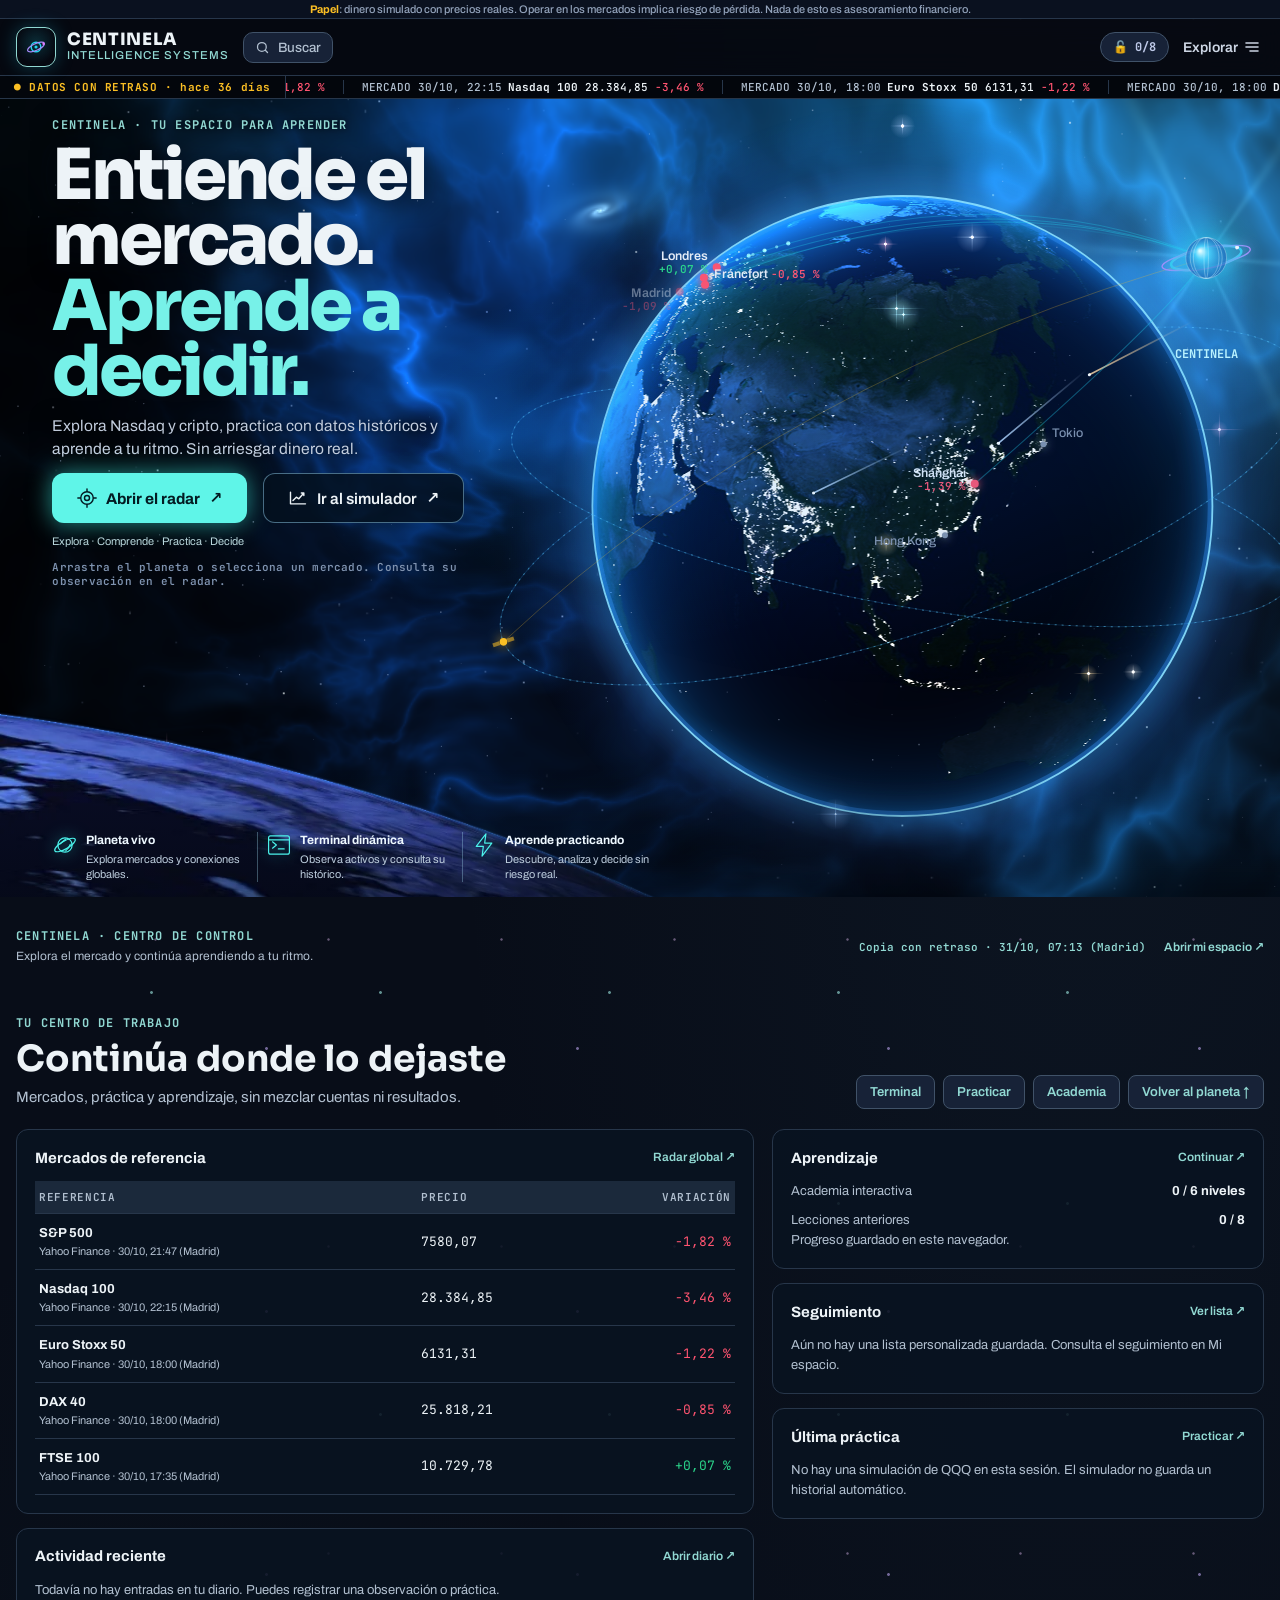
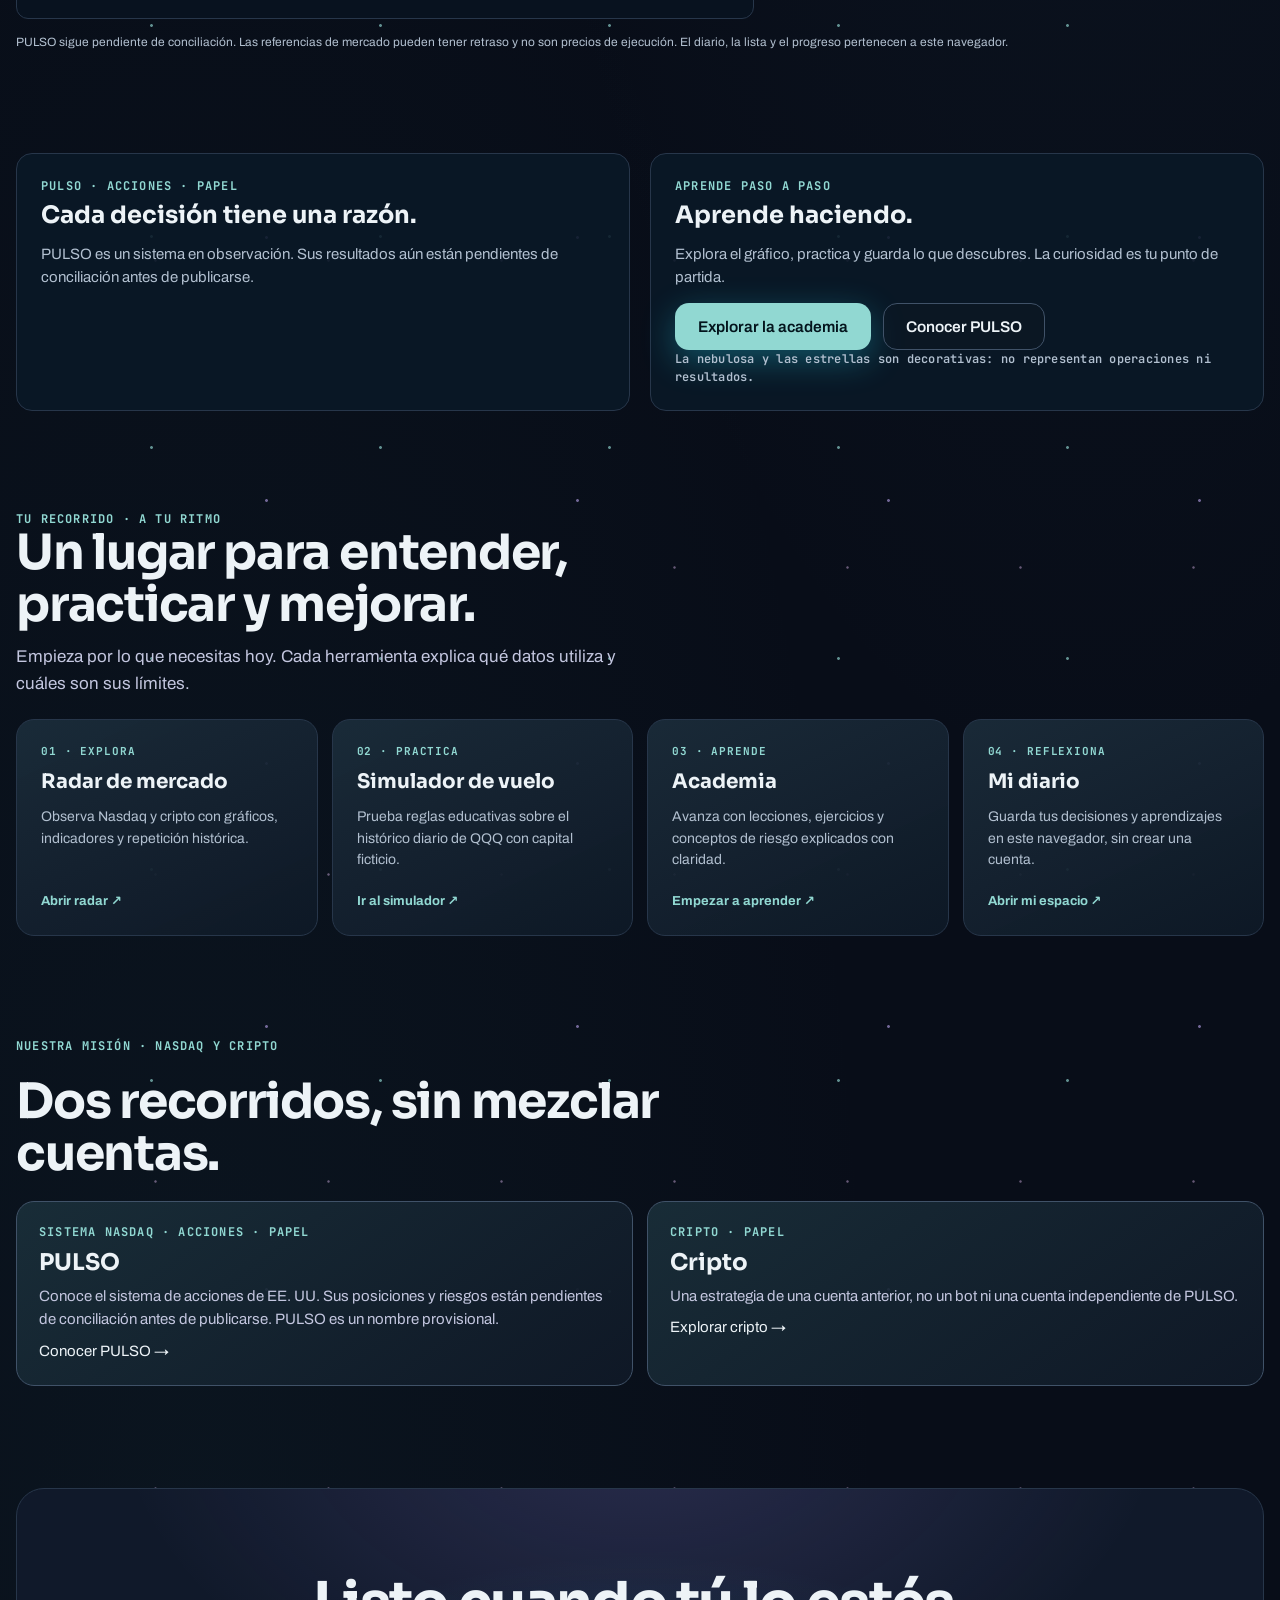
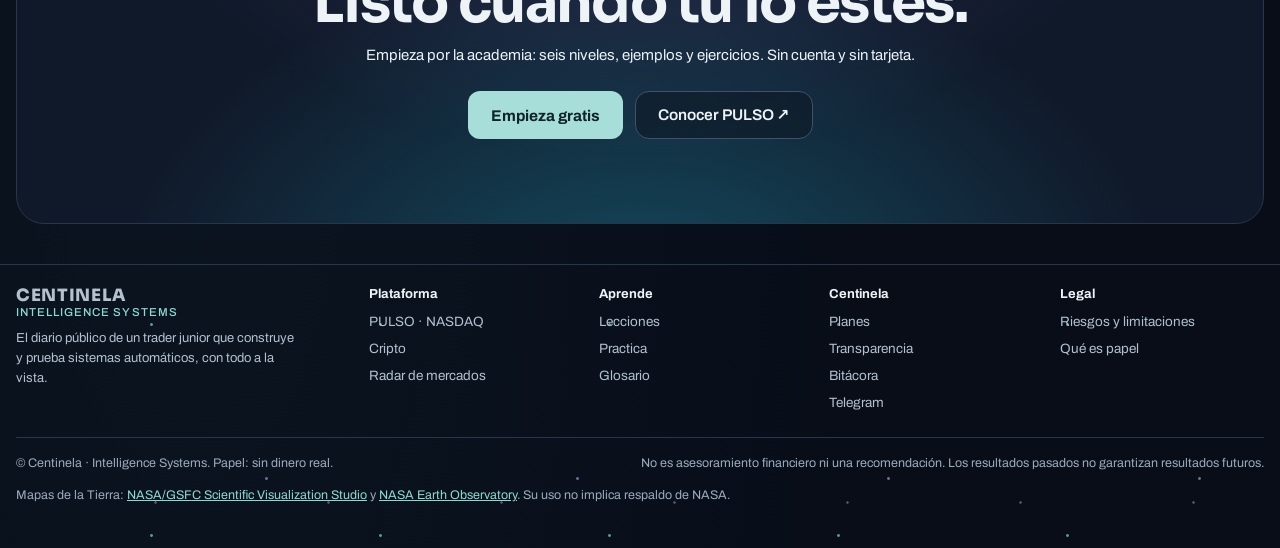
==== commit 4245e30a: "Actualizar copia pública de Centinela Co-authored-by: Copilot <223556219+Copilot@users.noreply.githu" ====
--- a/index.html
+++ b/index.html
@@ -704,7 +704,14 @@
 .vuelo-reglas article{background:var(--panel2);border:1px solid var(--borde);border-radius:10px;padding:12px}
 .vuelo-reglas p{margin:5px 0 0;color:var(--tenue);font-size:12px}
 .vuelo-acciones{display:flex;gap:10px;flex-wrap:wrap;align-items:center}
-.vuelo-grafico{display:block;width:100%;height:auto;margin:16px 0 6px}
+.vuelo-grafico-contenedor{position:relative;margin:16px 0 6px}
+.vuelo-grafico{display:block;width:100%;height:auto;touch-action:pan-y}
+.vuelo-tooltip{position:absolute;z-index:1;max-width:min(240px,calc(100% - 8px));padding:9px 11px;border:1px solid var(--borde2);border-radius:8px;background:var(--panel2);color:var(--txt);font-size:12px;line-height:1.45;white-space:pre-line;pointer-events:none;box-shadow:0 6px 18px rgba(0,0,0,.35)}
+.vuelo-tooltip[hidden]{display:none}
+@media(max-width:760px){.vuelo-tooltip{position:static;max-width:none;margin-top:8px}}
+.vuelo-explorador{display:grid;gap:6px;color:var(--tenue);font-size:12px}
+.vuelo-explorador input{width:100%;accent-color:var(--cian)}
+.vuelo-explorador output{color:var(--txt);line-height:1.5;overflow-wrap:anywhere}
 .vuelo-resumen{display:grid;grid-template-columns:repeat(auto-fit,minmax(135px,1fr));gap:10px}
 .vuelo-resumen>div{border:1px solid var(--borde);border-radius:9px;padding:10px}
 .vuelo-resumen small,.vuelo-resumen strong{display:block}.vuelo-resumen small{color:var(--tenue);font-size:11px}
@@ -3403,19 +3410,62 @@
     })().finally(()=>{VUELO_CARGA=null;});
     return VUELO_CARGA;
   }
-  function vueloGrafico(r){
+  function vueloGeometria(r){
     const W=800,H=190,izq=66,der=12,arr=10,ab=22;
     const puntos=r.curva;
     const vals=puntos.map(p=>p.valor).concat([r.capital]),min=Math.min(...vals),max=Math.max(...vals);
     const X=i=>izq+i/Math.max(1,puntos.length-1)*(W-izq-der),Y=v=>arr+(max-v)/(max-min||1)*(H-arr-ab);
+    return {W,H,izq,der,arr,ab,puntos,min,max,X,Y};
+  }
+  function vueloGrafico(r){
+    const {W,H,izq,der,arr,ab,puntos,min,max,X,Y}=vueloGeometria(r);
     const linea=puntos.map((p,i)=>`${i?'L':'M'}${X(i).toFixed(2)} ${Y(p.valor).toFixed(2)}`).join(' ');
-    return `<svg class="vuelo-grafico" viewBox="0 0 ${W} ${H}" role="img" aria-label="Equity diaria simulada al cierre">
+    return `<div class="vuelo-grafico-contenedor"><svg id="vuelo-grafico" class="vuelo-grafico" viewBox="0 0 ${W} ${H}" role="img" aria-label="Capital histórico simulado al cierre; usa el control siguiente para explorar cada sesión">
       <line x1="${izq}" x2="${W-der}" y1="${Y(r.capital)}" y2="${Y(r.capital)}" stroke="#64748b" stroke-dasharray="4 4"/>
       <path d="${linea}" fill="none" stroke="#22d3ee" stroke-width="2"/>
+      <g id="vuelo-marca" visibility="hidden" pointer-events="none"><line id="vuelo-linea" y1="${arr}" y2="${H-ab}" stroke="#91d8d2" stroke-dasharray="3 3"/>
+      <circle id="vuelo-punto" r="3.5" fill="#22d3ee" stroke="#fff" stroke-width="1"/></g>
       <text x="${izq-5}" y="${arr+10}" text-anchor="end" fill="#8492ab" font-size="10">${nf(max,0)}</text>
       <text x="${izq-5}" y="${H-ab}" text-anchor="end" fill="#8492ab" font-size="10">${nf(min,0)}</text>
       <text x="${izq}" y="${H-4}" fill="#8492ab" font-size="10">${esc(puntos[0].fecha)}</text>
-      <text x="${W-der}" y="${H-4}" text-anchor="end" fill="#8492ab" font-size="10">${esc(puntos[puntos.length-1].fecha)}</text></svg>`;
+      <text x="${W-der}" y="${H-4}" text-anchor="end" fill="#8492ab" font-size="10">${esc(puntos[puntos.length-1].fecha)}</text></svg>
+      <div id="vuelo-tooltip" class="vuelo-tooltip" hidden aria-hidden="true"></div></div>
+      <label class="vuelo-explorador" for="vuelo-sesion">Explora la curva: mueve el ratón, toca la gráfica o usa las flechas del control.
+        <input id="vuelo-sesion" type="range" min="0" max="${puntos.length-1}" value="${puntos.length-1}" step="1" aria-label="Sesión de la simulación" aria-describedby="vuelo-detalle">
+        <output id="vuelo-detalle" for="vuelo-sesion"></output></label>`;
+  }
+  function vueloExplorar(r,velas){
+    const {W,H,izq,der,puntos,X,Y}=vueloGeometria(r),svg=$('vuelo-grafico'),contenedor=svg.parentElement,
+      selector=$('vuelo-sesion'),detalle=$('vuelo-detalle'),tip=$('vuelo-tooltip'),marca=$('vuelo-marca'),
+      linea=$('vuelo-linea'),punto=$('vuelo-punto');
+    function seleccionar(indice,mostrarTip){
+      const i=Math.max(0,Math.min(puntos.length-1,indice)),p=puntos[i],v=velas[i],previo=i?puntos[i-1].valor:r.capital;
+      const acumulado=(p.valor/r.capital-1)*100,dia=previo>0?(p.valor/previo-1)*100:null;
+      const resumen=`${p.fecha} · Capital simulado: ${nf(p.valor)} $ · Desde el inicio: ${fs(acumulado)} % · ${i?'Sesión anterior':'Capital inicial'}: ${dia===null?'no disponible':fs(dia)+' %'}`;
+      const precios=`QQQ ajustado: apertura ${nf(v.open)} · máximo ${nf(v.high)} · mínimo ${nf(v.low)} · cierre ${nf(v.close)} $`;
+      selector.value=String(i);selector.setAttribute('aria-valuetext',resumen);detalle.textContent=`${resumen}. ${precios}.`;
+      const x=X(i),y=Y(p.valor);linea.setAttribute('x1',x);linea.setAttribute('x2',x);
+      punto.setAttribute('cx',x);punto.setAttribute('cy',y);marca.setAttribute('visibility','visible');
+      tip.hidden=!mostrarTip;
+      if(mostrarTip){
+        tip.textContent=`${p.fecha}\nCapital simulado: ${nf(p.valor)} $\nDesde el inicio: ${fs(acumulado)} %\n${i?'Sesión anterior':'Capital inicial'}: ${dia===null?'no disponible':fs(dia)+' %'}\n${precios}`;
+        const ancho=contenedor.clientWidth,alto=contenedor.clientHeight,px=x/W*ancho,py=y/H*alto;
+        const izquierda=px+12+tip.offsetWidth>ancho?px-tip.offsetWidth-12:px+12;
+        tip.style.left=`${Math.max(4,Math.min(izquierda,ancho-tip.offsetWidth-4))}px`;
+        tip.style.top=`${Math.max(4,Math.min(py-tip.offsetHeight/2,alto-tip.offsetHeight-4))}px`;
+      }
+    }
+    function mover(e){
+      const matriz=svg.getScreenCTM();if(!matriz)return;
+      const p=svg.createSVGPoint();p.x=e.clientX;p.y=e.clientY;
+      const x=p.matrixTransform(matriz.inverse()).x;
+      seleccionar(Math.round((x-izq)/(W-izq-der)*(puntos.length-1)),true);
+    }
+    svg.addEventListener('pointermove',mover);
+    svg.addEventListener('pointerdown',mover);
+    svg.addEventListener('pointerleave',()=>{tip.hidden=true;});
+    selector.addEventListener('input',()=>seleccionar(Number(selector.value),false));
+    seleccionar(puntos.length-1,false);
   }
   function vueloResultado(){
     const form=$('vuelo-form'),res=$('vuelo-res'),aviso=$('vuelo-aviso');
@@ -3439,6 +3489,7 @@
         <p class="vuelo-estado">Salidas: mantener ${r.operaciones.mantener.salidas}, tendencia ${r.operaciones.tendencia.salidas}, noche ${r.operaciones.noche.salidas}.
         El drawdown solo usa cierres diarios; no mide caídas intradía. No incluye impuestos ni costes fijos.</p>
         <button type="button" class="btn sec peq" id="vuelo-descargar">Descargar datos y resultado</button>`;
+      vueloExplorar(r,velas);
       $('vuelo-descargar').onclick=()=>{
         const url=URL.createObjectURL(new Blob([JSON.stringify(VUELO_ULTIMO,null,2)],{type:'application/json'}));
         const a=document.createElement('a');a.href=url;a.download='centinela-simulacion-qqq.json';a.click();setTimeout(()=>URL.revokeObjectURL(url),1000);
